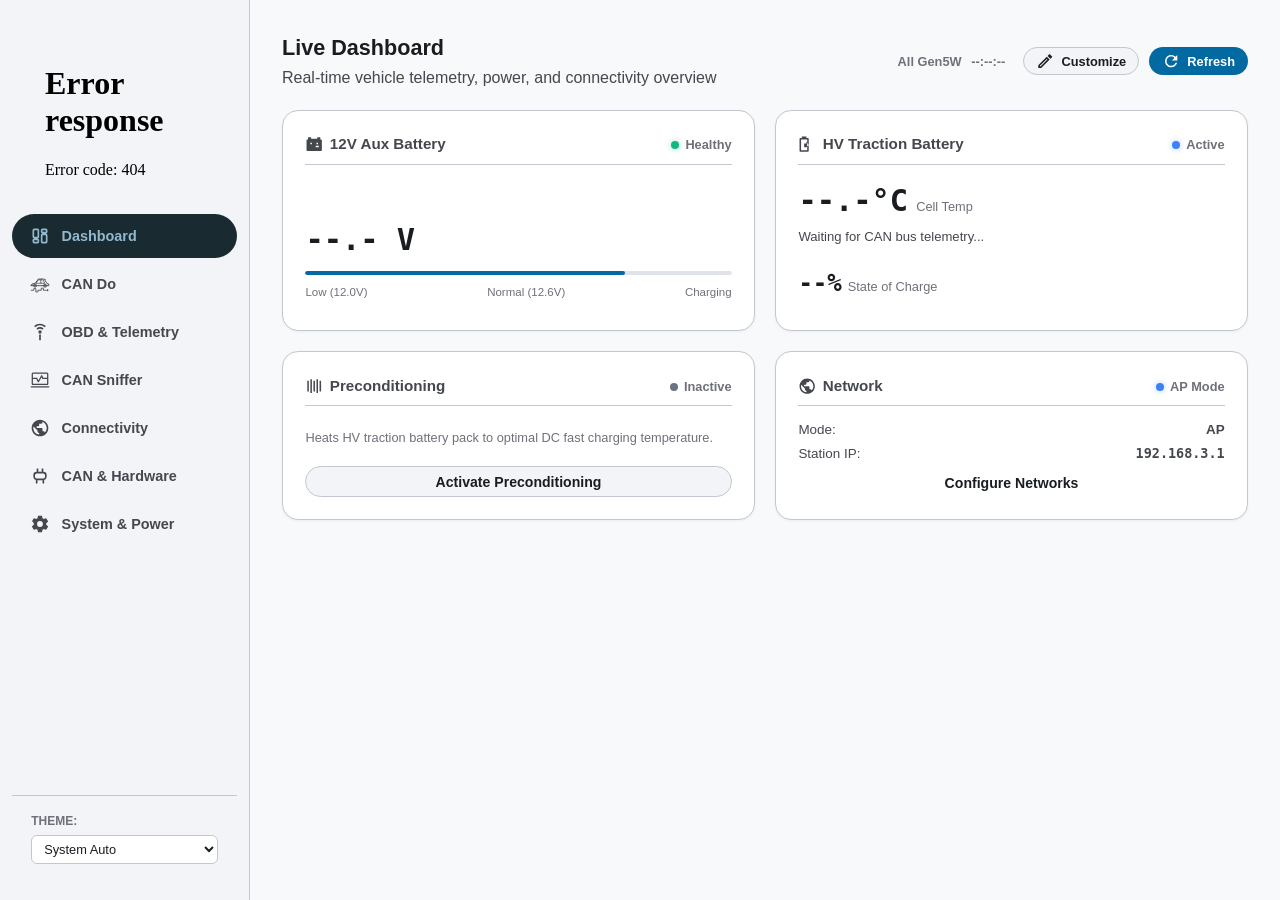
==== main/homepage.html @ a796e73a "fix: missed adding catalog gz file for builds" ====
<!DOCTYPE html>
<html lang="en">
<head>
<meta charset="UTF-8">
<meta name="viewport" content="width=1024">
<title>WiCAN</title>
<script>
(function () {
try {
const t = localStorage.getItem("wican_theme");
if (t === "dark" || (!t && window.matchMedia && window.matchMedia("(prefers-color-scheme: dark)").matches) || (t === "system" && window.matchMedia && window.matchMedia("(prefers-color-scheme: dark)").matches)) {
document.documentElement.setAttribute("data-theme", "dark");
} else if (t === "light") {
document.documentElement.setAttribute("data-theme", "light");
}
} catch (e) { }
})();
</script>
<style>:root{--md-sys-color-primary:#0369a1;--md-sys-color-on-primary:#ffffff;--md-sys-color-primary-container:#cfe5ff;--md-sys-color-on-primary-container:#001d35;--md-sys-color-secondary:#526070;--md-sys-color-secondary-container:#192B31;--md-sys-color-on-secondary-container:#92B9D0;--md-sys-color-error:#ba1a1a;--md-sys-color-error-container:#ffdad6;--md-sys-color-on-error-container:#410002;--md-sys-color-background:#f8f9fa;--md-sys-color-on-background:#191c20;--md-sys-color-surface:#f8f9fa;--md-sys-color-on-surface:#191c20;--md-sys-color-surface-variant:#e0e3e8;--md-sys-color-on-surface-variant:#44474e;--md-sys-color-outline:#6e7179;--md-sys-color-outline-variant:#c4c7d0;--md-sys-color-surface-container-lowest:#ffffff;--md-sys-color-surface-container-low:#f2f4f7;--md-sys-color-surface-container:#eceef2;--md-sys-color-surface-container-high:#e6e8ed;--md-sys-color-surface-container-highest:#e0e3e8;--primary-color:var(--md-sys-color-primary);--background-color:var(--md-sys-color-background);--card-bg:var(--md-sys-color-surface-container-lowest);--text-color:var(--md-sys-color-on-surface-variant);--text-heading:var(--md-sys-color-on-surface);--text-muted:var(--md-sys-color-outline);--border-color:var(--md-sys-color-outline-variant);--input-bg:var(--md-sys-color-surface-container-lowest);--shadow-sm:0 1px 3px rgba(0,0,0,0.05);--shadow-md:0 4px 14px rgba(0,0,0,0.06);--shadow-lg:0 10px 25px rgba(0,0,0,0.1);--transition:all 0.2s cubic-bezier(0.2,0,0,1);--m3-shape-sm:8px;--m3-shape-md:12px;--m3-shape-lg:16px;--m3-shape-full:9999px;}[data-theme="dark"]{--md-sys-color-primary:#009AC7;--md-sys-color-on-primary:#003257;--md-sys-color-primary-container:#00497a;--md-sys-color-error:#ffb4ab;--md-sys-color-error-container:#93000a;--md-sys-color-background:#111318;--md-sys-color-on-background:#e2e2e6;--md-sys-color-surface:#111318;--md-sys-color-on-surface:#e2e2e6;--md-sys-color-surface-variant:#44474e;--md-sys-color-on-surface-variant:#c4c7d0;--md-sys-color-outline:#8e9099;--md-sys-color-outline-variant:#282d36;--md-sys-color-surface-container-lowest:#0c0e13;--md-sys-color-surface-container-low:#171a20;--md-sys-color-surface-container:#1b1f26;--md-sys-color-surface-container-high:#242932;--md-sys-color-surface-container-highest:#2e3440;--card-bg:var(--md-sys-color-surface-container);--input-bg:var(--md-sys-color-surface-container-low);--shadow-sm:0 1px 3px rgba(0,0,0,0.4);--shadow-md:0 4px 14px rgba(0,0,0,0.5);--shadow-lg:0 10px 25px rgba(0,0,0,0.6);}@media (prefers-color-scheme:dark){:root:not([data-theme="light"]){--md-sys-color-background:#111318;--md-sys-color-surface-container-lowest:#0c0e13;--md-sys-color-surface-container-low:#171a20;--md-sys-color-surface-container:#1b1f26;--md-sys-color-surface-container-high:#242932;--md-sys-color-surface-container-highest:#2e3440;--md-sys-color-outline-variant:#282d36;--md-sys-color-outline:#8e9099;--text-heading:#e2e2e6;--text-color:#c4c7d0;--text-muted:#8e9099;--border-color:#282d36;--card-bg:#1b1f26;--input-bg:#171a20;}}*{box-sizing:border-box;}body{font-family:-apple-system,BlinkMacSystemFont,'Segoe UI',Roboto,Helvetica,Arial,sans-serif;display:flex;background-color:var(--background-color);margin:0;overflow-x:hidden;color:var(--text-color);line-height:1.5;-webkit-font-smoothing:antialiased;}.icon{width:1.15rem;height:1.15rem;display:inline-block;vertical-align:-0.18em;fill:currentColor;flex-shrink:0;}.sidebar button .icon{width:1.25rem;height:1.25rem;}.sidebar{height:100vh;width:250px;background-color:var(--md-sys-color-surface-container-low);border-right:1px solid var(--border-color);padding:1.25rem 0.75rem;position:fixed;overflow-y:auto;display:flex;flex-direction:column;gap:4px;z-index:100;}.sidebar button{background-color:transparent;border:none;cursor:pointer;padding:0.75rem 1.1rem;width:100%;border-radius:var(--m3-shape-full);transition:var(--transition);font-size:0.9rem;font-weight:500;color:var(--md-sys-color-on-surface-variant);display:flex;align-items:center;justify-content:flex-start;gap:0.75rem;}.sidebar button:hover{background-color:var(--md-sys-color-surface-container-high);color:var(--text-heading);}.sidebar button.active{background-color:var(--md-sys-color-secondary-container);color:var(--md-sys-color-on-secondary-container);font-weight:700;}.logo{width:78%;display:block;margin:1.5rem auto 1rem;}.content{margin-left:250px;padding:2rem;width:calc(100% - 250px);max-width:1240px;}.tabcontent{display:none;margin-bottom:2rem;}.section-title{font-size:1.35rem;font-weight:700;margin:0 0 1.25rem;color:var(--text-heading);padding-bottom:0.6rem;border-bottom:1px solid var(--border-color);}.divider{margin:1.5rem 0;border-bottom:1px solid var(--border-color);}input[type="text"],input[type="password"],input[type="number"],select{width:100%;padding:0.6rem 0.85rem;border:1px solid var(--border-color);border-radius:var(--m3-shape-sm);font-size:0.9rem;background-color:var(--input-bg);color:var(--text-heading);outline:none;transition:var(--transition);}input:focus,select:focus{border-color:var(--md-sys-color-primary);}input:disabled,select:disabled{opacity:0.6;cursor:not-allowed;}.slider-container{display:flex;align-items:center;gap:12px;color:var(--text-heading);}input[type="range"]{width:100%;accent-color:var(--md-sys-color-primary);height:6px;border-radius:var(--m3-shape-full);cursor:pointer;}.ha-switch{position:relative;display:inline-block;width:44px;height:24px;margin:0;}.ha-switch input{opacity:0;width:0;height:0;}.ha-slider{position:absolute;cursor:pointer;top:0;left:0;right:0;bottom:0;background-color:var(--md-sys-color-surface-container-highest);border:1px solid var(--border-color);transition:.3s ease;border-radius:24px;}.ha-slider:before{position:absolute;content:"";height:18px;width:18px;left:2px;bottom:2px;background-color:var(--text-muted);transition:.3s cubic-bezier(0.2,0,0,1);border-radius:50%;}.ha-switch input:checked+.ha-slider{background-color:var(--md-sys-color-primary);border-color:var(--md-sys-color-primary);}.ha-switch input:checked+.ha-slider:before{transform:translateX(20px);background-color:#ffffff;}.cando-save-btn.dirty{animation:cando-save-pulse 2s infinite alternate ease-in-out;}@keyframes cando-save-pulse{0%{box-shadow:0 0 0 0 rgba(2,132,199,0.4);}100%{box-shadow:0 0 0 6px rgba(2,132,199,0.25),0 4px 12px rgba(2,132,199,0.4);}}button,.dash-action-btn{padding:0.55rem 1.25rem;border:1px solid transparent;border-radius:var(--m3-shape-full);background-color:var(--md-sys-color-primary);color:#ffffff;font-size:0.88rem;font-weight:600;cursor:pointer;transition:var(--transition);display:inline-flex;align-items:center;justify-content:center;gap:0.45rem;}button:hover,.dash-action-btn:hover{opacity:0.92;transform:translateY(-1px);}button:disabled{opacity:0.5;cursor:not-allowed !important;transform:none;}.dash-outline-btn{border:1px solid var(--border-color);background:var(--md-sys-color-surface-container-low);color:var(--text-heading);border-radius:var(--m3-shape-full);font-weight:600;padding:0.4rem 1rem;}.dash-outline-btn:hover{background:var(--md-sys-color-surface-container);border-color:var(--md-sys-color-primary);color:var(--md-sys-color-primary);}.settings-card{background:var(--md-sys-color-surface-container);border:1px solid var(--border-color);border-radius:12px;overflow:hidden;margin-bottom:1.5rem;}.settings-row{display:flex;justify-content:space-between;align-items:center;padding:14px 16px;border-bottom:1px solid var(--border-color);gap:16px;}.settings-row:last-child{border-bottom:none;}.settings-label{display:flex;flex-direction:column;flex-grow:1;}.settings-title{font-size:0.95rem;font-weight:600;color:var(--text-heading);}.settings-desc{font-size:0.8rem;color:var(--text-muted);margin-top:3px;line-height:1.4;}.settings-control{flex-shrink:0;min-width:150px;display:flex;justify-content:flex-end;align-items:center;}.settings-control input[type="text"],.settings-control input[type="number"],.settings-control select{width:100%;min-width:180px;max-width:250px;margin:0;}.dash-grid{display:grid;grid-template-columns:repeat(auto-fit,minmax(320px,1fr));gap:1.25rem;margin-bottom:1.75rem;}.dash-card{background:var(--card-bg);border:1px solid var(--border-color);border-radius:var(--m3-shape-lg);padding:1.4rem;box-shadow:var(--shadow-sm);display:flex;flex-direction:column;justify-content:space-between;}.dash-card-header{display:flex;justify-content:space-between;align-items:center;font-size:0.95rem;font-weight:700;margin-bottom:0.85rem;padding-bottom:0.5rem;border-bottom:1px solid var(--border-color);}.dash-card-title{display:flex;align-items:center;gap:6px;}.dash-metric-row{display:flex;align-items:baseline;gap:8px;margin-bottom:0.5rem;}.dash-metric-val{font-size:1.9rem;font-weight:800;color:var(--text-heading);font-family:monospace;}.dash-metric-label{font-size:0.8rem;color:var(--text-muted);font-weight:500;}.dash-subtext{font-size:0.82rem;color:var(--text-color);margin-bottom:0.4rem;}.dash-kv-row{display:flex;justify-content:space-between;align-items:center;font-size:0.84rem;margin-bottom:4px;}.dash-progress-track{width:100%;height:8px;background:var(--md-sys-color-surface-container-highest);border-radius:var(--m3-shape-full);overflow:hidden;}.dash-progress-fill{height:100%;border-radius:var(--m3-shape-full);transition:width 0.4s ease;background:var(--md-sys-color-primary);}.dash-status{display:inline-flex;align-items:center;gap:6px;font-size:0.8rem;font-weight:600;color:var(--text-muted);}.status-dot{width:8px;height:8px;border-radius:50%;}.status-dot.green{background-color:#10b981;box-shadow:0 0 6px rgba(16,185,129,0.4);}.status-dot.blue{background-color:#3b82f6;box-shadow:0 0 6px rgba(59,130,246,0.4);}.status-dot.yellow{background-color:#f59e0b;box-shadow:0 0 6px rgba(245,158,11,0.4);}.status-dot.red{background-color:#ef4444;box-shadow:0 0 6px rgba(239,68,68,0.4);}.status-dot.gray{background-color:#6b7280;}.cando-header-title{display:inline-flex;align-items:center;gap:0.65rem;margin-top:0.5rem;}.cando-header-icon{width:2.1rem;height:2.1rem;color:var(--md-sys-color-primary);flex-shrink:0;}.cando-rule-card{background:var(--md-sys-color-surface-container) !important;border:1px solid var(--border-color) !important;border-radius:12px;padding:1.25rem;margin-bottom:1.5rem;box-shadow:var(--shadow-sm);}.cando-flow-timeline{position:relative;margin-left:12px;padding-left:24px;border-left:2px solid rgba(255,255,255,0.08);display:flex;flex-direction:column;gap:12px;margin-top:1rem;margin-bottom:1rem;}.cando-flow-node{position:absolute;left:-33px;top:14px;width:20px;height:20px;border-radius:50%;background:var(--card-bg);border:2px solid var(--node-color,var(--md-sys-color-primary));display:flex;align-items:center;justify-content:center;font-size:0.65rem;}.node-trigger{--node-color:#f97316;}.node-condition{--node-color:#38bdf8;}.node-action{--node-color:#34d399;}.cando-trigger-item,.cando-condition-item,.cando-action-item,.cando-condition-group,.cando-choose-block,.cando-ifthen-block{background:var(--card-bg) !important;border:1px solid var(--border-color) !important;border-radius:12px !important;padding:0 !important;margin-bottom:0.65rem;overflow:hidden;transition:border-color 0.2s cubic-bezier(0.2,0,0,1),box-shadow 0.2s cubic-bezier(0.2,0,0,1);box-shadow:0 1px 3px rgba(0,0,0,0.04) !important;}.cando-trigger-item:hover,.cando-condition-item:hover,.cando-action-item:hover,.cando-condition-group:hover,.cando-choose-block:hover,.cando-ifthen-block:hover{border-color:rgba(127,127,127,0.4) !important;}.cando-subitem-header{display:flex;justify-content:space-between;align-items:center;padding:0.65rem 1rem !important;background:var(--md-sys-color-surface-container-low);border-bottom:1px solid var(--border-color);min-height:46px;box-sizing:border-box;user-select:none;transition:background 0.15s ease;}.cando-subitem-header:hover{background:rgba(127,127,127,0.08);}.cando-item-chevron{display:inline-flex;align-items:center;justify-content:center;font-size:0.72rem;color:var(--text-muted);width:22px;height:22px;border-radius:4px;cursor:pointer;user-select:none;transition:transform 180ms cubic-bezier(0.4,0,0.2,1),color 0.15s,background-color 0.15s;flex-shrink:0;margin-right:2px;}.cando-item-chevron:hover{color:var(--text-heading);background:rgba(127,127,127,0.15);}.cando-subitem-collapsed .cando-item-chevron{transform:rotate(-90deg);}.trig-header{border-left:4px solid #f59e0b;}.cond-header{border-left:4px solid #0284c7;}.act-header{border-left:4px solid #10b981;}.choose-header{border-left:4px solid #8b5cf6 !important;}.cando-opt-header{display:flex;justify-content:space-between;align-items:center;min-height:38px;margin-bottom:0.6rem;border-bottom:1px solid var(--border-color);border-left:4px solid #8b5cf6;padding:0.45rem 0.75rem;background:var(--md-sys-color-surface-container-low);border-radius:6px 6px 0 0;box-sizing:border-box;}.cando-branch-header{display:flex;justify-content:space-between;align-items:center;min-height:38px;margin-bottom:0.6rem;border-bottom:1px solid var(--border-color);padding:0.45rem 0.75rem;background:var(--md-sys-color-surface-container-low);border-radius:6px 6px 0 0;box-sizing:border-box;user-select:none;}.cando-branch-header.if{border-left:4px solid #0284c7;}.cando-branch-header.then{border-left:4px solid #10b981;}.cando-branch-header.else{border-left:4px solid #64748b;}.ha-flow-branch-card{background:var(--md-sys-color-surface-container-low) !important;border:1px solid var(--border-color,#383838) !important;border-radius:10px !important;padding:0 0 0.75rem 0 !important;overflow:hidden;margin-bottom:0.75rem !important;box-shadow:var(--shadow-sm);transition:border-color 0.15s ease,background 0.15s ease;}.ha-flow-branch-card .cando-branch-body{padding:0 0.85rem;}.cando-ha-pill{display:inline-flex;align-items:center;gap:5px;font-size:0.75rem;font-weight:700;text-transform:uppercase;letter-spacing:0.04em;padding:3px 9px;border-radius:var(--m3-shape-full);}.trig-pill{background:rgba(245,158,11,0.15);color:#d97706;}[data-theme="dark"] .trig-pill{background:rgba(245,158,11,0.2);color:#fbcf24;}.cond-pill{background:rgba(2,132,199,0.15);color:#0284c7;}[data-theme="dark"] .cond-pill{background:rgba(2,132,199,0.2);color:#38bdf8;}.act-pill{background:rgba(16,185,129,0.15);color:#059669;}[data-theme="dark"] .act-pill{background:rgba(16,185,129,0.2);color:#34d399;}.choose-pill{background:rgba(139,92,246,0.15);color:#7c3aed;}.ifthen-pill{background:rgba(14,165,233,0.15);color:#0284c7;}[data-theme="dark"] .ifthen-pill{background:rgba(14,165,233,0.2);color:#38bdf8;}.ifthen-header{border-left:4px solid #0ea5e9 !important;}.ha-flow-card{background:var(--card-bg,#1c1c1e);border:1px solid var(--border-color,#2c2c2e);border-radius:12px;overflow:hidden;margin-bottom:0.8rem;box-shadow:0 1px 3px rgba(0,0,0,0.04);transition:border-color 0.2s ease;}.ha-flow-card:hover{border-color:rgba(127,127,127,0.45);}.ha-flow-branch-card{background:rgba(255,255,255,0.02);border:1px solid var(--border-color,#383838);border-radius:10px;padding:0.75rem 0.85rem;margin-bottom:0.65rem;transition:border-color 0.15s ease,background 0.15s ease;}.ha-flow-branch-card:hover{background:rgba(255,255,255,0.035);border-color:var(--md-sys-color-primary,#0284c7);}.ha-branch-badge{display:inline-flex;align-items:center;gap:4px;font-size:0.74rem;font-weight:700;text-transform:uppercase;letter-spacing:0.03em;padding:2px 7px;border-radius:4px;}.ha-branch-badge.if{background:rgba(2,132,199,0.15);color:#38bdf8;}.ha-branch-badge.then{background:rgba(16,185,129,0.15);color:#34d399;}.ha-branch-badge.else{background:rgba(148,163,184,0.15);color:#94a3b8;}.ha-branch-badge.opt{background:rgba(139,92,246,0.15);color:#a78bfa;}[data-theme="dark"] .choose-pill{background:rgba(139,92,246,0.2);color:#a78bfa;}.cando-subitem-body{padding:1rem 1.15rem;}.ha-duration-chips{display:flex;gap:6px;flex-wrap:wrap;margin-top:6px;}.ha-duration-chip{background:var(--btn-bg,#262628);border:1px solid var(--border-color,#383838);color:var(--text-secondary,#a1a1aa);font-size:0.73rem;font-weight:600;padding:3px 8px;border-radius:6px;cursor:pointer;transition:all 0.15s ease;user-select:none;}.ha-duration-chip:hover{background:var(--btn-hover,#333336);color:var(--text-primary,#ffffff);border-color:var(--md-sys-color-primary,#0284c7);}.ha-duration-chip.active{background:rgba(16,185,129,0.18);border-color:#10b981;color:#34d399;}.ha-duration-badge{display:inline-flex;align-items:center;gap:4px;background:rgba(16,185,129,0.15);color:#10b981;font-size:0.78rem;font-weight:700;padding:2px 8px;border-radius:4px;letter-spacing:0.02em;}[data-theme="dark"] .ha-duration-badge{background:rgba(16,185,129,0.2);color:#34d399;}.system-button.cando-subitem-btn,.system-button.cando-btn-move,.system-button.cando-btn-more{background:transparent !important;border:1px solid transparent !important;color:var(--text-muted) !important;padding:5px 8px !important;min-width:32px !important;height:32px !important;border-radius:var(--m3-shape-full) !important;font-size:0.85rem !important;display:inline-flex !important;align-items:center !important;justify-content:center !important;cursor:pointer !important;box-shadow:none !important;transition:all 0.15s ease !important;}.system-button.cando-subitem-btn:hover,.system-button.cando-btn-move:hover,.system-button.cando-btn-more:hover{background:var(--md-sys-color-surface-container-high) !important;color:var(--text-heading) !important;transform:none !important;}.system-button.cando-btn-sim-trig,.system-button.cando-btn-test-cond,.system-button.cando-btn-test-act{border:1px solid var(--border-color) !important;background:var(--input-bg) !important;color:var(--text-heading) !important;padding:4px 10px !important;height:28px !important;font-size:0.76rem !important;font-weight:600 !important;}.system-button.cando-btn-sim-trig:hover,.system-button.cando-btn-test-cond:hover,.system-button.cando-btn-test-act:hover{border-color:var(--md-sys-color-primary) !important;color:var(--md-sys-color-primary) !important;}.hidden{display:none !important;}.ha-days-picker{display:flex;gap:6px;flex-wrap:wrap;width:100%;}.ha-day-checkbox{display:inline-flex;align-items:center;justify-content:center;border:1px solid var(--border-color,#383838);border-radius:6px;padding:4px 8px;font-size:0.76rem;font-weight:700;text-transform:uppercase;color:var(--text-muted,#94a3b8);background:var(--input-bg,#262626);cursor:pointer;user-select:none;transition:all 0.15s ease;}.ha-day-checkbox:hover{border-color:var(--md-sys-color-primary,#0284c7);color:var(--text-heading,#fff);}.ha-day-checkbox input{display:none;}.ha-day-checkbox.active{background:rgba(2,132,199,0.2);border-color:var(--md-sys-color-primary,#0284c7);color:#38bdf8;}.ha-form-card{background:var(--card-bg,#1c1c1e);border:1px solid var(--border-color,#2c2c2e);border-radius:var(--m3-shape-md,12px);padding:1rem 1.15rem;margin-bottom:1rem;box-shadow:var(--shadow-sm,0 1px 3px rgba(0,0,0,0.12));transition:border-color 0.2s ease,box-shadow 0.2s ease;}.ha-form-card:hover{border-color:var(--md-sys-color-primary,#0284c7);}.ha-form-card-header{display:flex;justify-content:space-between;align-items:center;cursor:pointer;user-select:none;}.ha-form-card-title{display:flex;align-items:center;gap:0.6rem;font-size:0.95rem;font-weight:700;color:var(--text-heading,#fff);}.ha-form-badge{font-size:0.72rem;font-weight:600;padding:2px 8px;border-radius:9999px;background:rgba(2,132,199,0.14);color:#38bdf8;border:1px solid rgba(2,132,199,0.28);}.ha-form-grid{display:flex;flex-direction:column;gap:0.85rem;margin-top:0.85rem;}.ha-form-row{display:flex;align-items:flex-start;justify-content:space-between;gap:1.25rem;padding:0.65rem 0.8rem;background:rgba(255,255,255,0.02);border:1px solid var(--border-color,#2c2c2e);border-radius:8px;transition:background 0.15s ease,border-color 0.15s ease;}.ha-form-row:hover{background:rgba(255,255,255,0.035);border-color:rgba(255,255,255,0.15);}.ha-form-label-col{display:flex;flex-direction:column;gap:0.2rem;flex:1;min-width:180px;}.ha-form-label{font-size:0.86rem;font-weight:600;color:var(--text-heading,#fff);display:flex;align-items:center;gap:0.4rem;}.ha-form-sublabel{font-size:0.75rem;color:var(--text-muted,#94a3b8);line-height:1.35;}.ha-form-control-col{display:flex;flex-direction:column;align-items:flex-end;gap:0.4rem;flex:1.2;max-width:480px;width:100%;}.ha-form-select,.ha-form-input{width:100%;box-sizing:border-box;background:var(--input-bg,#262626);color:var(--text-heading,#fff);border:1px solid var(--border-color,#383838);border-radius:8px;padding:0.6rem 0.85rem;font-size:0.86rem;font-weight:500;outline:none;transition:border-color 0.2s ease,box-shadow 0.2s ease;}.ha-form-select:focus,.ha-form-input:focus{border-color:var(--md-sys-color-primary,#0284c7);box-shadow:0 0 0 2px rgba(2,132,199,0.25);}.ha-badge-pill-btn{background:transparent;border:1px solid var(--border-color,#383838);color:var(--text-muted,#94a3b8);border-radius:6px;padding:3px 8px;font-size:0.74rem;font-weight:600;cursor:pointer;display:inline-flex;align-items:center;gap:0.3rem;transition:all 0.15s ease;}.ha-badge-pill-btn:hover{color:var(--text-heading,#fff);border-color:var(--md-sys-color-primary,#0284c7);}.cando-ha-menu{position:absolute;z-index:999999;background:var(--card-bg);border:1px solid var(--border-color);border-radius:8px;box-shadow:var(--shadow-lg);padding:4px 0;min-width:190px;backdrop-filter:blur(8px);}.cando-ha-menu-item{padding:8px 14px;display:flex;align-items:center;gap:10px;font-weight:500;cursor:pointer;font-size:0.84rem;color:var(--text-heading);transition:background-color 0.12s ease;}.cando-ha-menu-item:hover{background:var(--md-sys-color-surface-container-high);}.cando-ha-menu-item.danger{color:var(--md-sys-color-error);}.cando-ha-menu-item.danger:hover{background:rgba(239,68,68,0.1);}.cando-ha-menu-divider{height:1px;background:var(--border-color);margin:4px 0;}.ha-segmented-group{display:inline-flex;background:rgba(255,255,255,0.04);border:1px solid var(--border-color);border-radius:8px;padding:3px;gap:2px;width:100%;}.ha-segmented-group button{flex:1;background:transparent;border:none;border-radius:6px;padding:6px 10px;font-size:0.8rem;font-weight:600;color:var(--text-muted);}.ha-segmented-group button.active{background:var(--md-sys-color-primary);color:#ffffff;box-shadow:0 1px 4px rgba(0,0,0,0.3);}.cando-ha-menu{position:absolute;z-index:9999;background:var(--card-bg);border:1px solid var(--border-color);border-radius:8px;box-shadow:var(--shadow-lg);padding:4px 0;min-width:175px;}.cando-menu-item{padding:7px 12px;display:flex;align-items:center;gap:9px;font-weight:500;cursor:pointer;font-size:0.85rem;}.cando-menu-item:hover{background:var(--md-sys-color-surface-container-high);}.cando-menu-item.danger{color:#ef4444;}.console-window{background-color:#111111;border:1px solid #333333;border-radius:8px;padding:12px;height:400px;overflow-y:auto;font-family:monospace;font-size:0.85rem;color:#e0e0e0;box-shadow:inset 0 2px 4px rgba(0,0,0,0.5);}.log-row{display:flex;gap:12px;border-bottom:1px solid #222222;padding:2px 0;}.log-row:hover{background-color:#1a1a1a;}.log-time{color:#6b7280;width:60px;flex-shrink:0;}.log-type{color:#3b82f6;width:50px;flex-shrink:0;}.log-id{color:#f59e0b;width:60px;flex-shrink:0;font-weight:bold;}.log-len{color:#10b981;width:30px;flex-shrink:0;}.log-data{color:#e5e7eb;flex-grow:1;word-break:break-all;}#can_flt_table{width:100%;border-collapse:collapse;background:var(--md-sys-color-surface-container-low);border-radius:12px;overflow:hidden;border:1px solid var(--border-color);margin-top:0.5rem;}#can_flt_table th{background:var(--md-sys-color-surface-container);font-size:0.75rem;color:var(--text-muted);padding:12px 16px;text-align:left;}#can_flt_table td{padding:10px 16px;border-bottom:1px solid var(--border-color);font-size:0.85rem;}#can_flt_table input{width:100%;box-sizing:border-box;}.notification-container{position:fixed !important;bottom:1.5rem !important;left:50% !important;transform:translateX(-50%) translateY(20px) scale(0.96);z-index:999999 !important;padding:10px 16px;font-weight:500;font-size:0.85rem;display:none;border-radius:8px;background:var(--md-sys-color-surface-container-highest) !important;color:var(--text-heading) !important;border-left:4px solid var(--toast-accent,#3b82f6) !important;box-shadow:0 10px 25px rgba(0,0,0,0.3);opacity:0;transition:transform 0.25s cubic-bezier(0.2,0,0,1),opacity 0.25s ease;}.notification-container.show{display:flex !important;opacity:1;transform:translateX(-50%) translateY(0) scale(1);}@media (max-width:768px){.sidebar{width:100%;height:auto;position:relative;border-right:none;border-bottom:1px solid var(--border-color);}.content{margin-left:0;width:100%;padding:1rem;}.settings-row{flex-direction:column;align-items:flex-start;}.settings-control{width:100%;justify-content:flex-start;margin-top:8px;}}.ha-add-element-dialog-overlay{position:fixed;inset:0;z-index:1000000;background:rgba(0,0,0,0.55);backdrop-filter:blur(4px);display:flex;align-items:center;justify-content:center;padding:1rem;animation:haFadeIn 0.15s ease-out;}@keyframes haFadeIn{from{opacity:0;}to{opacity:1;}}.ha-add-element-dialog{width:100%;max-width:640px;max-height:85vh;background:var(--card-bg);border:1px solid var(--border-color);border-radius:16px;box-shadow:var(--shadow-lg);display:flex;flex-direction:column;overflow:hidden;animation:haSlideUp 0.18s cubic-bezier(0.2,0,0,1);}@keyframes haSlideUp{from{transform:translateY(12px) scale(0.98);opacity:0;}to{transform:translateY(0) scale(1);opacity:1;}}.ha-dialog-header{padding:1.1rem 1.25rem 0.8rem 1.25rem;display:flex;flex-direction:column;gap:0.75rem;border-bottom:1px solid var(--border-color);background:var(--md-sys-color-surface-container-low);}.ha-dialog-header-top{display:flex;align-items:center;justify-content:space-between;}.ha-dialog-title-wrap{display:flex;align-items:center;gap:0.6rem;}.ha-dialog-title{margin:0;font-size:1.12rem;font-weight:600;color:var(--text-heading);}.ha-dialog-close-btn{background:transparent !important;border:none !important;color:var(--text-muted) !important;font-size:1.1rem !important;width:32px !important;height:32px !important;border-radius:50% !important;cursor:pointer !important;display:inline-flex !important;align-items:center !important;justify-content:center !important;padding:0 !important;box-shadow:none !important;}.ha-dialog-close-btn:hover{background:var(--md-sys-color-surface-container-high) !important;color:var(--text-heading) !important;}.ha-dialog-search-wrap{position:relative;display:flex;align-items:center;}.ha-dialog-search-icon{position:absolute;left:12px;color:var(--text-muted);pointer-events:none;width:16px;height:16px;}.ha-dialog-search-input{width:100%;padding:9px 12px 9px 36px !important;border-radius:var(--m3-shape-full) !important;border:1px solid var(--border-color) !important;background:var(--input-bg) !important;font-size:0.9rem !important;color:var(--text-heading) !important;outline:none;box-sizing:border-box;transition:border-color 0.2s ease,box-shadow 0.2s ease;}.ha-dialog-search-input:focus{border-color:var(--md-sys-color-primary) !important;box-shadow:0 0 0 2px rgba(3,105,161,0.2);}.ha-dialog-body{padding:1rem 1.25rem;overflow-y:auto;flex-grow:1;display:flex;flex-direction:column;gap:1.25rem;}.ha-dialog-breadcrumbs{display:flex;align-items:center;gap:6px;font-size:0.82rem;color:var(--text-muted);padding:0 2px 4px 2px;overflow-x:auto;white-space:nowrap;}.ha-dialog-crumb-btn{background:transparent !important;border:none !important;padding:3px 8px !important;border-radius:6px !important;font-size:0.8rem !important;font-weight:600 !important;color:var(--md-sys-color-primary) !important;cursor:pointer !important;box-shadow:none !important;display:inline-flex !important;align-items:center !important;gap:4px !important;}.ha-dialog-crumb-btn:hover{background:var(--md-sys-color-surface-container-high) !important;color:var(--text-heading) !important;}.ha-dialog-crumb-current{font-weight:700;color:var(--text-heading);padding:3px 6px;}.ha-dialog-domain-grid{display:grid;grid-template-columns:repeat(auto-fill,minmax(260px,1fr));gap:0.8rem;}.ha-dialog-domain-card{display:flex;align-items:center;gap:0.85rem;padding:0.9rem 1rem;background:var(--md-sys-color-surface-container-lowest);border:1px solid var(--border-color);border-radius:12px;cursor:pointer;transition:all 0.18s cubic-bezier(0.2,0,0,1);user-select:none;text-align:left;position:relative;}.ha-dialog-domain-card:hover{border-color:var(--md-sys-color-primary);background:var(--md-sys-color-surface-container-high);transform:translateY(-2px);box-shadow:0 4px 12px rgba(0,0,0,0.1);}.ha-dialog-domain-icon-box{width:44px;height:44px;border-radius:10px;display:flex;align-items:center;justify-content:center;flex-shrink:0;font-size:1.3rem;background:rgba(2,132,199,0.12);color:var(--md-sys-color-primary);}.ha-dialog-domain-content{display:flex;flex-direction:column;overflow:hidden;flex-grow:1;}.ha-dialog-domain-title{font-size:0.94rem;font-weight:700;color:var(--text-heading);display:flex;align-items:center;justify-content:space-between;}.ha-dialog-domain-desc{font-size:0.75rem;color:var(--text-muted);margin-top:3px;line-height:1.35;}.ha-dialog-domain-count{font-size:0.72rem;font-weight:700;padding:2px 7px;border-radius:var(--m3-shape-full);background:var(--md-sys-color-surface-container-high);color:var(--text-muted);}.ha-target-state-chips{display:flex;flex-wrap:wrap;gap:4px;margin-top:6px;}.ha-target-state-chip{background:var(--md-sys-color-surface-container-high);border:1px solid var(--border-color);color:var(--text-heading);font-size:0.72rem;font-weight:600;padding:3px 8px;border-radius:6px;cursor:pointer;transition:all 0.15s ease;user-select:none;}.ha-target-state-chip:hover{border-color:var(--md-sys-color-primary);background:var(--md-sys-color-primary);color:#ffffff;}.ha-dialog-category-section{display:flex;flex-direction:column;gap:0.5rem;}.ha-dialog-category-label{font-size:0.76rem;font-weight:700;text-transform:uppercase;letter-spacing:0.05em;color:var(--text-muted);padding-left:2px;}.ha-dialog-items-grid{display:grid;grid-template-columns:repeat(auto-fill,minmax(260px,1fr));gap:0.6rem;}.ha-dialog-item-card{display:flex;align-items:center;gap:0.75rem;padding:0.75rem 0.9rem;background:var(--md-sys-color-surface-container-lowest);border:1px solid var(--border-color);border-radius:10px;cursor:pointer;transition:all 0.15s cubic-bezier(0.2,0,0,1);user-select:none;text-align:left;}.ha-dialog-item-card:hover{border-color:var(--md-sys-color-primary);background:var(--md-sys-color-surface-container-high);transform:translateY(-1px);box-shadow:0 2px 8px rgba(0,0,0,0.08);}.ha-dialog-item-icon-box{width:36px;height:36px;border-radius:8px;display:flex;align-items:center;justify-content:center;flex-shrink:0;font-size:1.15rem;}.ha-dialog-item-icon-box.trig-icon{background:rgba(245,158,11,0.12);color:#d97706;}[data-theme="dark"] .ha-dialog-item-icon-box.trig-icon{background:rgba(245,158,11,0.2);color:#fbbf24;}.ha-dialog-item-icon-box.cond-icon{background:rgba(2,132,199,0.12);color:#0284c7;}[data-theme="dark"] .ha-dialog-item-icon-box.cond-icon{background:rgba(2,132,199,0.2);color:#38bdf8;}.ha-dialog-item-icon-box.act-icon{background:rgba(16,185,129,0.12);color:#059669;}[data-theme="dark"] .ha-dialog-item-icon-box.act-icon{background:rgba(16,185,129,0.2);color:#34d399;}.ha-dialog-item-content{display:flex;flex-direction:column;overflow:hidden;flex-grow:1;}.ha-dialog-item-title{font-size:0.88rem;font-weight:600;color:var(--text-heading);white-space:nowrap;overflow:hidden;text-overflow:ellipsis;}.ha-dialog-item-desc{font-size:0.74rem;color:var(--text-muted);white-space:nowrap;overflow:hidden;text-overflow:ellipsis;margin-top:1px;}.ha-dialog-empty{padding:2.5rem 1rem;text-align:center;color:var(--text-muted);font-size:0.9rem;}.cando-choose-block,.cando-ifthen-block{border:1px solid var(--border-color) !important;background:var(--card-bg) !important;}.cando-choose-options-container,.cando-ifthen-conditions-container,.cando-ifthen-then-container,.cando-ifthen-else-container{margin-left:14px !important;padding-left:14px !important;border-left:2px solid var(--border-color) !important;position:relative;}.cando-choose-option-item{background:var(--md-sys-color-surface-container-low) !important;border:1px solid var(--border-color) !important;border-radius:10px !important;padding:0 0 0.75rem 0 !important;overflow:hidden;margin-bottom:0.75rem;box-shadow:var(--shadow-sm);}.cando-choose-option-item .cando-opt-body{padding:0 0.85rem;}.cando-opt-actions-container{margin-left:14px !important;padding-left:14px !important;border-left:2px dashed var(--border-color) !important;}.cando-branch-label{font-size:0.78rem;font-weight:700;text-transform:uppercase;letter-spacing:0.04em;display:inline-flex;align-items:center;gap:6px;margin-bottom:0.4rem;}.cando-section-box{position:relative;background:var(--md-sys-color-surface-container-lowest,rgba(255,255,255,0.015)) !important;border:1px solid var(--border-color,rgba(127,127,127,0.22)) !important;border-left:3px solid var(--border-color,rgba(127,127,127,0.25)) !important;border-radius:12px !important;padding:1rem 1.15rem 0.85rem 1.15rem !important;margin-bottom:1.1rem !important;overflow:visible !important;transition:border-color 0.2s ease,box-shadow 0.2s ease;}.cando-section-box.trig-section{border-left-color:#f59e0b !important;}.cando-section-box.cond-section{border-left-color:#0284c7 !important;}.cando-section-box.act-section{border-left-color:#10b981 !important;}.cando-section-box.off-act-section{border-left-color:#ef4444 !important;}.cando-section-box:hover{border-color:rgba(127,127,127,0.4) !important;}.cando-section-box.trig-section:hover{border-left-color:#fbbf24 !important;}.cando-section-box.cond-section:hover{border-left-color:#38bdf8 !important;}.cando-section-box.act-section:hover{border-left-color:#34d399 !important;}.cando-section-title-wrap{display:flex;justify-content:space-between;align-items:center;cursor:pointer;user-select:none;padding-bottom:0.5rem;}.cando-section-title{display:flex;align-items:center;gap:0.6rem;font-size:0.95rem;font-weight:700;letter-spacing:0.02em;color:var(--text-heading);}.cando-tree-connect{position:relative;margin-left:8px;padding-left:18px;border-left:2px solid var(--border-color,rgba(127,127,127,0.2));border-bottom-left-radius:12px;}.cando-preset-toolbar-wrap{display:flex;flex-direction:column;gap:8px;width:100%;}.cando-preset-action-bar{display:flex;align-items:center;flex-wrap:wrap;gap:8px;margin-top:4px;margin-bottom:2px;}.cando-preset-action-bar .system-button,.cando-preset-action-bar .delete-btn{font-size:0.78rem;padding:5px 12px;border-radius:var(--m3-shape-full,9999px);font-weight:600;line-height:1.2;cursor:pointer;transition:all 0.15s ease;}.cando-trigger-item.selected,.cando-condition-item.selected,.cando-action-item.selected,.cando-condition-group.selected,.cando-choose-block.selected,.cando-ifthen-block.selected{border-color:var(--md-sys-color-primary,#0284c7) !important;box-shadow:0 0 0 1px var(--md-sys-color-primary,#0284c7),0 2px 8px rgba(0,0,0,0.12) !important;}.cando-trigger-item.selected > .cando-subitem-header,.cando-condition-item.selected > .cando-subitem-header,.cando-action-item.selected > .cando-subitem-header,.cando-choose-block.selected > .cando-subitem-header,.cando-ifthen-block.selected > .cando-subitem-header{background:rgba(2,132,199,0.08) !important;border-bottom-color:rgba(2,132,199,0.3) !important;}.cando-trigger-item.selected > .trig-header{border-left-width:5px !important;border-left-color:#f59e0b !important;}.cando-condition-item.selected > .cond-header{border-left-width:5px !important;border-left-color:#0284c7 !important;}.cando-action-item.selected > .act-header{border-left-width:5px !important;border-left-color:#10b981 !important;}.cando-choose-block.selected > .choose-header{border-left-width:5px !important;border-left-color:#8b5cf6 !important;}.cando-ifthen-block.selected > .ifthen-header{border-left-width:5px !important;border-left-color:#0ea5e9 !important;}.ha-section-add-btn{display:inline-flex;align-items:center;gap:8px;padding:7px 16px;font-size:0.82rem;font-weight:600;border-radius:var(--m3-shape-full,9999px);border:1px solid var(--border-color);background:var(--input-bg,#262628);color:var(--text-heading);cursor:pointer;transition:all 0.15s ease;user-select:none;margin-top:0.5rem;}.ha-section-add-btn:hover{background:var(--btn-hover,#323235);color:var(--text-primary,#ffffff);border-color:var(--md-sys-color-primary,#0284c7);transform:translateY(-1px);box-shadow:0 2px 5px rgba(0,0,0,0.1);}.ha-section-add-btn:active{transform:translateY(0);}.ha-section-add-btn svg{width:15px;height:15px;fill:currentColor;flex-shrink:0;}.ha-section-add-btn.accent-trig{color:#d97706;background:rgba(245,158,11,0.08);border-color:rgba(245,158,11,0.35);}.ha-section-add-btn.accent-trig:hover{background:rgba(245,158,11,0.18);border-color:#f59e0b;color:#fbbf24;}.ha-section-add-btn.accent-cond{color:#0284c7;background:rgba(2,132,199,0.08);border-color:rgba(2,132,199,0.35);}.ha-section-add-btn.accent-cond:hover{background:rgba(2,132,199,0.18);border-color:#0284c7;color:#38bdf8;}.ha-section-add-btn.accent-act{color:#10b981;background:rgba(16,185,129,0.08);border-color:rgba(16,185,129,0.35);}.ha-section-add-btn.accent-act:hover{background:rgba(16,185,129,0.18);border-color:#10b981;color:#34d399;}.ha-section-add-btn.accent-opt{color:#8b5cf6;background:rgba(139,92,246,0.08);border-color:rgba(139,92,246,0.35);}.ha-section-add-btn.accent-opt:hover{background:rgba(139,92,246,0.18);border-color:#8b5cf6;color:#a78bfa;}.ha-add-element-btn{width:100%;display:inline-flex;align-items:center;justify-content:center;gap:8px;padding:0.65rem 1.25rem;font-size:0.86rem;font-weight:600;letter-spacing:0.015em;cursor:pointer;border-radius:8px;border:1px dashed rgba(127,127,127,0.35);background:rgba(255,255,255,0.03);color:var(--md-sys-color-primary,#0284c7);transition:all 0.2s cubic-bezier(0.2,0,0,1);user-select:none;box-sizing:border-box;outline:none;margin-top:0.5rem;}.ha-add-element-btn:hover{background:rgba(2,132,199,0.1);border-color:var(--md-sys-color-primary,#0284c7);color:var(--text-primary,#ffffff);transform:translateY(-1px);box-shadow:0 2px 6px rgba(0,0,0,0.12);}.ha-add-element-btn:active{transform:translateY(0);box-shadow:none;}.ha-add-element-btn svg{width:16px;height:16px;fill:currentColor;flex-shrink:0;transition:transform 0.2s ease;}.ha-add-element-btn:hover svg{transform:scale(1.15);}.ha-add-element-btn.trig{color:#d97706;border-color:rgba(245,158,11,0.35);background:rgba(245,158,11,0.04);}.ha-add-element-btn.trig:hover{background:rgba(245,158,11,0.12);border-color:#f59e0b;color:#fbbf24;}.ha-add-element-btn.cond{color:#0284c7;border-color:rgba(2,132,199,0.35);background:rgba(2,132,199,0.04);}.ha-add-element-btn.cond:hover{background:rgba(2,132,199,0.12);border-color:#0284c7;color:#38bdf8;}.ha-add-element-btn.act{color:#10b981;border-color:rgba(16,185,129,0.35);background:rgba(16,185,129,0.04);}.ha-add-element-btn.act:hover{background:rgba(16,185,129,0.12);border-color:#10b981;color:#34d399;}.ha-add-element-btn.opt{color:#8b5cf6;border-color:rgba(139,92,246,0.35);background:rgba(139,92,246,0.04);}.ha-add-element-btn.opt:hover{background:rgba(139,92,246,0.12);border-color:#8b5cf6;color:#a78bfa;}.ha-add-element-btn.subitem{padding:0.45rem 0.9rem;font-size:0.8rem;border-radius:6px;margin-top:0.4rem;}@keyframes haHighlightPulse{0%{box-shadow:0 0 0 3px var(--md-sys-color-primary),var(--shadow-md);transform:scale(1.015);}50%{box-shadow:0 0 0 5px rgba(3,105,161,0.35),var(--shadow-lg);}100%{box-shadow:0 1px 3px rgba(0,0,0,0.04);transform:scale(1);}}@keyframes haSlideInDown{from{opacity:0.3;transform:translateY(-16px) scale(0.98);}to{opacity:1;transform:translateY(0) scale(1);}}@keyframes haSlideInUp{from{opacity:0.3;transform:translateY(16px) scale(0.98);}to{opacity:1;transform:translateY(0) scale(1);}}.ha-item-highlight{animation:haHighlightPulse 0.85s cubic-bezier(0.2,0,0,1) !important;}.ha-item-move-up{animation:haSlideInDown 0.45s cubic-bezier(0.2,0,0,1) !important;}.ha-item-move-down{animation:haSlideInUp 0.45s cubic-bezier(0.2,0,0,1) !important;}.ha-item-duplicate{animation:haSlideInDown 0.55s cubic-bezier(0.2,0,0,1),haHighlightPulse 0.85s cubic-bezier(0.2,0,0,1) !important;}.cando-toggle-switch{position:relative;display:inline-flex;align-items:center;cursor:pointer;user-select:none;}.cando-toggle-switch input{position:absolute;opacity:0;width:0;height:0;margin:0;pointer-events:none;}.cando-toggle-track{position:relative;display:inline-block;width:42px;height:22px;border-radius:22px;transition:all 0.2s ease-in-out;pointer-events:none;box-sizing:border-box;}.cando-toggle-track.active{background-color:var(--md-sys-color-primary,#0284c7);border:2px solid var(--md-sys-color-primary,#0284c7);}.cando-toggle-track.paused{background-color:var(--md-sys-color-surface-container-highest,#2a2c30);border:2px solid var(--border-color,#555960);}.cando-toggle-thumb{position:absolute;height:14px;width:14px;bottom:2px;border-radius:50%;transition:transform 0.2s cubic-bezier(0.4,0,0.2,1),background-color 0.2s ease;box-shadow:0 1px 3px rgba(0,0,0,0.4);pointer-events:none;}.cando-toggle-track.active .cando-toggle-thumb{transform:translateX(20px);background-color:#ffffff;}.cando-toggle-track.paused .cando-toggle-thumb{transform:translateX(2px);background-color:var(--text-muted,#9ca3af);}.ha-save-fab{position:fixed !important;bottom:24px !important;right:28px !important;z-index:99999 !important;display:inline-flex !important;align-items:center !important;justify-content:center !important;gap:8px !important;height:48px !important;min-width:48px !important;padding:0 20px !important;border-radius:24px !important;background-color:var(--md-sys-color-primary,#0284c7) !important;color:#ffffff !important;font-size:0.92rem !important;font-weight:600 !important;letter-spacing:0.3px !important;box-shadow:0 4px 14px rgba(0,0,0,0.35),0 2px 6px rgba(0,0,0,0.2) !important;cursor:pointer !important;border:none !important;outline:none !important;opacity:0 !important;pointer-events:none !important;transform:translateY(20px) scale(0.9) !important;transition:opacity 0.25s cubic-bezier(0.2,0,0,1),transform 0.25s cubic-bezier(0.2,0,0,1),box-shadow 0.2s ease,filter 0.2s ease !important;}.ha-save-fab.dirty{opacity:1 !important;pointer-events:auto !important;transform:translateY(0) scale(1) !important;animation:ha-fab-dirty-glow 1.8s infinite alternate ease-in-out !important;}.ha-save-fab.dirty:hover{transform:translateY(-2px) scale(1.05) !important;box-shadow:0 6px 20px rgba(0,0,0,0.45),0 3px 8px rgba(0,0,0,0.25) !important;filter:brightness(1.08) !important;}.ha-save-fab.dirty:active{transform:translateY(0) scale(0.96) !important;}@keyframes ha-fab-dirty-glow{0%{box-shadow:0 4px 14px rgba(2,132,199,0.4),0 0 0 0 rgba(2,132,199,0.4) !important;}100%{box-shadow:0 6px 24px rgba(2,132,199,0.7),0 0 0 5px rgba(2,132,199,0.3) !important;}}</style>
</head>
<body onload="Load();">
<svg xmlns="http://www.w3.org/2000/svg" style="display: none;">
<symbol id="icon-egmp-cando" viewBox="0 0 48 48">
<path fill="none" stroke="currentColor" stroke-width="2.2" stroke-linecap="round" stroke-linejoin="round"
d="M 3 27 L 5 24 L 13 22 L 20 12 L 32 12 L 37 13.5 L 36 15 L 41 23 L 45 24 L 45 28 L 3 28 Z" />
<path fill="none" stroke="currentColor" stroke-width="1.8" stroke-linecap="round" stroke-linejoin="round"
d="M 14.5 21.5 L 20.5 14 H 31.5 L 35 21.5 Z" />
<line x1="26" y1="14" x2="26" y2="21.5" stroke="currentColor" stroke-width="1.8" stroke-linecap="round" />
<circle cx="12" cy="28" r="3.6" fill="none" stroke="currentColor" stroke-width="2.2" />
<circle cx="12" cy="28" r="1.2" fill="currentColor" />
<circle cx="36" cy="28" r="3.6" fill="none" stroke="currentColor" stroke-width="2.2" />
<circle cx="36" cy="28" r="1.2" fill="currentColor" />
<rect x="4" y="24.5" width="2" height="1.5" fill="currentColor" />
<polyline fill="none" stroke="currentColor" stroke-width="2" stroke-linecap="round" stroke-linejoin="round"
points="3,39 9,39 9,35 14,35 14,43 19,43 19,39 27,39 27,34 32,34 32,39 38,39" />
<circle cx="42" cy="39" r="2.2" fill="currentColor" />
</symbol>
<symbol id="icon-dashboard" viewBox="0 0 24 24">
<path fill="currentColor"
d="M19 5v2h-4V5h4m0 6v8h-4v-8h4m-10-6v8H5V5h4m0 12v2H5v-2h4m10-14h-4a2 2 0 0 0-2 2v2a2 2 0 0 0 2 2h4a2 2 0 0 0 2-2V5a2 2 0 0 0-2-2m0 6h-4a2 2 0 0 0-2 2v8a2 2 0 0 0 2 2h4a2 2 0 0 0 2-2v-8a2 2 0 0 0-2-2M9 3H5a2 2 0 0 0-2 2v8a2 2 0 0 0 2 2h4a2 2 0 0 0 2-2V5a2 2 0 0 0-2-2m0 12H5a2 2 0 0 0-2 2v2a2 2 0 0 0 2 2h4a2 2 0 0 0 2-2v-2a2 2 0 0 0-2-2Z" />
</symbol>
<symbol id="icon-telemetry" viewBox="0 0 24 24">
<path fill="currentColor"
d="M4.93 4.93A9.969 9.969 0 0 1 12 2c2.76 0 5.26 1.12 7.07 2.93l-1.41 1.41A7.974 7.974 0 0 0 12 4a7.974 7.974 0 0 0-5.66 2.34L4.93 4.93m2.83 2.83A5.978 5.978 0 0 1 12 6c1.66 0 3.16.67 4.24 1.76l-1.41 1.41A3.987 3.987 0 0 0 12 8a3.987 3.987 0 0 0-2.83 1.17L7.76 7.76M12 10a2 2 0 1 1 0 4 2 2 0 0 1 0-4m-1 5h2v7h-2v-7Z" />
</symbol>
<symbol id="icon-sniffer" viewBox="0 -960 960 960">
<path fill="currentColor"
d="M80-590v-190q0-24 18-42t42-18h680q24 0 42 18t18 42v190h-60v-190H140v190H80Zm60 350q-24 0-42-18t-18-42v-230h60v230h680v-230h60v230q0 24-18 42t-42 18H140ZM40-120v-60h880v60H40Zm440-420ZM80-530v-60h240q8.16 0 15.58 4T347-574l55 112 131-231q4-8 11.5-11.5t15.62-3.5q8.12 0 15.5 3.5Q583-701 587-693l50.55 103H880v60H619q-8.25 0-15.75-4T592-546l-34-69-131 229q-3.72 8-11.17 12-7.45 4-15.64 4-8.19 0-15.69-4T373-386l-72-144H80Z" />
</symbol>
<symbol id="icon-network" viewBox="0 0 24 24">
<path fill="currentColor"
d="M12 2C6.48 2 2 6.48 2 12s4.48 10 10 10 10-4.48 10-10S17.52 2 12 2m-1 17.93c-3.95-.49-7-3.85-7-7.93 0-.62.08-1.21.21-1.79L9 15v1a2 2 0 0 0 2 2v1.93m6.9-2.54c-.26-.81-1-1.39-1.9-1.39h-1v-3a1 1 0 0 0-1-1H8v-2h2a1 1 0 0 0 1-1V7h2a2 2 0 0 0 2-2v-.41c2.93 1.19 5 4.06 5 7.41 0 2.08-.8 3.97-2.1 5.39Z" />
</symbol>
<symbol id="icon-hardware" viewBox="0 0 24 24">
<path fill="currentColor"
d="M16 7V3h-2v4h-4V3H8v4a4 4 0 0 0-4 4v2a4 4 0 0 0 3 3.86V21h2v-4.14A4 4 0 0 0 12 17a4 4 0 0 0 3-.14V21h2v-4.14A4 4 0 0 0 20 13v-2a4 4 0 0 0-4-4m2 6a2 2 0 0 1-2 2h-8a2 2 0 0 1-2-2v-2a2 2 0 0 1 2-2h8a2 2 0 0 1 2 2v2Z" />
</symbol>
<symbol id="icon-settings" viewBox="0 0 24 24">
<path fill="currentColor"
d="M12 15.5A3.5 3.5 0 0 1 8.5 12 3.5 3.5 0 0 1 12 8.5a3.5 3.5 0 0 1 3.5 3.5 3.5 3.5 0 0 1-3.5 3.5m7.43-2.53c.04-.32.07-.64.07-.97 0-.33-.03-.66-.07-1l2.11-1.63c.19-.15.24-.42.12-.64l-2-3.46c-.12-.22-.39-.31-.61-.22l-2.49 1c-.52-.39-1.06-.73-1.69-.98l-.37-2.65A.506.506 0 0 0 14 2h-4c-.25 0-.46.18-.5.42l-.37 2.65c-.63.25-1.17.59-1.69.98l-2.49-1c-.22-.09-.49 0-.61.22l-2 3.46c-.13.22-.07.49-.12-.64L4.57 11c-.04.34-.07.67-.07 1 0 .33.03.65.07.97l-2.11 1.66c-.19.15-.25.42-.12.64l2 3.46c.12.22.39.3.61.22l2.49-1.01c.52.4 1.06.74 1.69.99l.37 2.65c.04.24.25.42.5.42h4c.25 0 .46-.18.5-.42l.37-2.65c.63-.26 1.17-.59 1.69-.99l2.49 1.01c.22.08.49 0 .61-.22l2-3.46c.12-.22.07-.49-.12-.64l-2.11-1.66Z" />
</symbol>
<symbol id="icon-battery-12v" viewBox="0 0 24 24">
<path fill="currentColor"
d="M16 3v2H8V3H4v3H3a1 1 0 0 0-1 1v13a1 1 0 0 0 1 1h18a1 1 0 0 0 1-1V7a1 1 0 0 0-1-1h-1V3h-4m-9 7h2v2H7v-2m8 0h2v2h-2v-2m-1 4h4v2h-4v-2Z" />
</symbol>
<symbol id="icon-battery-hv" viewBox="0 0 24 24">
<path fill="currentColor"
d="M12 20H4V6h8m.67-2H11V2H5v2H3.33C2.6 4 2 4.6 2 5.33v15.34C2 21.4 2.6 22 3.33 22h9.34c.73 0 1.33-.6 1.33-1.33V5.33C14 4.6 13.4 4 12.67 4M11 16H8v-5h3V8l3 5.5-3 2.5Z" />
</symbol>
<symbol id="icon-radiator" viewBox="0 0 24 24">
<path fill="currentColor" d="M3 5h2v14H3V5m4-2h2v18H7V3m4 2h2v14h-2V5m4-2h2v18h-2V3m4 2h2v14h-2V5Z" />
</symbol>
<symbol id="icon-play" viewBox="0 0 24 24">
<path fill="currentColor" d="M8 5v14l11-7z" />
</symbol>
<symbol id="icon-plus" viewBox="0 0 24 24">
<path fill="currentColor" d="M19 13h-6v6h-2v-6H5v-2h6V5h2v6h6v2z" />
</symbol>
<symbol id="icon-edit" viewBox="0 0 24 24">
<path fill="currentColor"
d="M14.06 9.02l.92.92L5.92 19H5v-.92l9.06-9.06M17.66 3c-.25 0-.51.1-.7.29l-1.83 1.83 3.75 3.75 1.82-1.81a.996.996 0 0 0 0-1.41l-2.34-2.34c-.2-.2-.45-.32-.7-.32m-3.6 3.19L3 17.25V21h3.75L17.81 9.94l-3.75-3.75z" />
</symbol>
<symbol id="icon-trash" viewBox="0 0 24 24">
<path fill="currentColor"
d="M9 3v1H4v2h1v13a2 2 0 0 0 2 2h10a2 2 0 0 0 2-2V6h1V4h-5V3H9m0 5h2v9H9V8m4 0h2v9h-2V8z" />
</symbol>
<symbol id="icon-star" viewBox="0 0 24 24">
<path fill="currentColor"
d="M12 17.27L18.18 21l-1.64-7.03L22 9.24l-7.19-.61L12 2L9.19 8.63L2 9.24l5.46 4.73L5.82 21z" />
</symbol>
<symbol id="icon-copy" viewBox="0 0 24 24">
<path fill="currentColor"
d="M19 21H8V7h11m0-2H8a2 2 0 0 0-2 2v14a2 2 0 0 0 2 2h11a2 2 0 0 0 2-2V7a2 2 0 0 0-2-2m-3-4H4a2 2 0 0 0-2 2v14h2V3h12V1Z" />
</symbol>
<symbol id="icon-refresh" viewBox="0 0 24 24">
<path fill="currentColor"
d="M17.65 6.35A7.958 7.958 0 0 0 12 4c-4.42 0-7.99 3.58-7.99 8s3.57 8 7.99 8c3.73 0 6.84-2.55 7.73-6h-2.08A5.99 5.99 0 0 1 12 18c-3.31 0-6-2.69-6-6s2.69-6 6-6c1.66 0 3.14.69 4.22 1.78L13 11h7V4l-2.35 2.35Z" />
</symbol>
<symbol id="icon-share" viewBox="0 0 24 24">
<path fill="currentColor" d="M18 16.08c-.76 0-1.44.3-1.96.77L8.91 12.7c.05-.23.09-.46.09-.7s-.04-.47-.09-.7l7.05-4.11c.54.5 1.25.81 2.04.81 1.66 0 3-1.34 3-3s-1.34-3-3-3-3 1.34-3 3c0 .24.04.47.09.7L8.04 9.81C7.5 9.31 6.79 9 6 9c-1.66 0-3 1.34-3 3s1.34 3 3 3c.79 0 1.5-.31 2.04-.81l7.12 4.16c-.05.21-.08.43-.08.65 0 1.61 1.31 2.92 2.92 2.92s2.92-1.31 2.92-2.92c0-1.61-1.31-2.92-2.92-2.92z"/>
</symbol>
<symbol id="icon-help" viewBox="0 0 24 24">
<path fill="currentColor" d="M11 18h2v-2h-2v2zm1-16C6.48 2 2 6.48 2 12s4.48 10 10 10 10-4.48 10-10S17.52 2 12 2zm0 18c-4.41 0-8-3.59-8-8s3.59-8 8-8 8 3.59 8 8-3.59 8-8 8zm0-14c-2.21 0-4 1.79-4 4h2c0-1.1.9-2 2-2s2 .9 2 2c0 2-3 1.75-3 5h2c0-2.25 3-2.5 3-5 0-2.21-1.79-4-4-4z"/>
</symbol>
<symbol id="icon-clock" viewBox="0 0 24 24">
<path fill="currentColor" d="M12 2C6.5 2 2 6.5 2 12s4.5 10 10 10 10-4.5 10-10S17.5 2 12 2m0 18c-4.41 0-8-3.59-8-8s3.59-8 8-8 8 3.59 8 8-3.59 8-8 8m.5-13H11v6l5.2 3.2.8-1.3-4.5-2.7V7Z"/>
</symbol>
<symbol id="icon-broadcast" viewBox="0 0 24 24">
<path fill="currentColor" d="M12 2A10 10 0 0 0 2 12A10 10 0 0 0 12 22A10 10 0 0 0 22 12A10 10 0 0 0 12 2M12 4A8 8 0 0 1 20 12A8 8 0 0 1 12 20A8 8 0 0 1 4 12A8 8 0 0 1 12 4M12 6A6 6 0 0 0 6 12A6 6 0 0 0 12 18A6 6 0 0 0 18 12A6 6 0 0 0 12 6M12 8A4 4 0 0 1 16 12A4 4 0 0 1 12 16A4 4 0 0 1 8 12A4 4 0 0 1 12 8M12 10A2 2 0 0 0 10 12A2 2 0 0 0 12 14A2 2 0 0 0 14 12A2 2 0 0 0 12 10Z"/>
</symbol>
<symbol id="icon-home-assistant" viewBox="0 0 24 24">
<path fill="currentColor" d="m12.151 1.5882c-.3262 0-.6523.1291-.8996.3867l-8.3848 8.7354c-.0619.0644-.1223.1368-.1807.2154-.0588.0789-.1151.1638-.1688.2534-.2593.4325-.4552.9749-.5232 1.4555-.0026.018-.0076.0369-.0094.0548-.0121.0987-.0184.1944-.0184.2857v8.0124a1.2731 1.2731 0 001.2731 1.2731h7.8313l-3.4484-3.593a1.7399 1.7399 0 111.0803-1.125l2.6847 2.7972v-10.248a1.7399 1.7399 0 111.5276-0v7.187l2.6702-2.782a1.7399 1.7399 0 111.0566 1.1505l-3.7269 3.8831v2.7299h8.174a1.2471 1.2471 0 001.2471-1.2471v-8.0375c0-.0912-.0059-.1868-.0184-.2855-.0603-.4935-.2636-1.0617-.5326-1.5105-.0537-.0896-.1101-.1745-.1684-.253-.0588-.079-.1191-.1513-.181-.2158l-8.3848-8.7363c-.2473-.2577-.5735-.3866-.8995-.3864"/>
</symbol>
<symbol id="icon-timer" viewBox="0 0 24 24">
<path fill="currentColor" d="M12 20A8 8 0 0 0 20 12A8 8 0 0 0 12 4A8 8 0 0 0 4 12A8 8 0 0 0 12 20M12 2A10 10 0 0 1 22 12A10 10 0 0 1 12 22A10 10 0 0 1 2 12A10 10 0 0 1 12 2M12.5 7V12.25L17 14.92L16.25 16.15L11 13V7H12.5M15 1H9V3H15V1Z"/>
</symbol>
<symbol id="icon-flash" viewBox="0 0 24 24">
<path fill="currentColor" d="M7 2V13H10V22L17 10H13L17 2H7Z"/>
</symbol>
<symbol id="icon-code-braces" viewBox="0 0 24 24">
<path fill="currentColor" d="M8 3A2 2 0 0 0 6 5V9A2 2 0 0 1 4 11H3V13H4A2 2 0 0 1 6 15V19A2 2 0 0 0 8 21H10V19H8V14A2 2 0 0 0 6 12A2 2 0 0 0 8 10V5H10V3H8M16 3A2 2 0 0 1 18 5V9A2 2 0 0 0 20 11H21V13H20A2 2 0 0 0 18 15V19A2 2 0 0 1 16 21H14V19H16V14A2 2 0 0 1 18 12A2 2 0 0 1 16 10V5H14V3H16Z"/>
</symbol>
<symbol id="icon-compare" viewBox="0 0 24 24">
<path fill="currentColor" d="M19 3H14V5H19V18L14 12V21H19A2 2 0 0 0 21 19V5A2 2 0 0 0 19 3M10 21H5A2 2 0 0 1 3 19V5A2 2 0 0 1 5 3H10V12L5 6V19H10V21Z"/>
</symbol>
<symbol id="icon-hourglass" viewBox="0 0 24 24">
<path fill="currentColor" d="M6 2V8H6.01L6 8.03L10 12L6 16L6.01 16.03H6V22H18V16.03H17.99L18 16L14 12L18 8.03L17.99 8H18V2H6M16 16.5V20H8V16.5L12 12.5L16 16.5M12 11.5L8 7.5V4H16V7.5L12 11.5Z"/>
</symbol>
<symbol id="icon-message-alert" viewBox="0 0 24 24">
<path fill="currentColor" d="M20 2H4A2 2 0 0 0 2 4V22L6 18H20A2 2 0 0 0 22 16V4A2 2 0 0 0 20 2M20 16H5.17L4 17.17V4H20V16M11 5H13V11H11V5M11 13H13V15H11V13Z"/>
</symbol>
<symbol id="icon-webhook" viewBox="0 0 24 24">
<path fill="currentColor" d="M12 2A4 4 0 0 0 8 6A4 4 0 0 0 9.87 9.42L8.03 12.6C7.5 12.22 6.79 12 6 12A4 4 0 0 0 2 16A4 4 0 0 0 6 20A4 4 0 0 0 10 16C10 15.39 9.86 14.81 9.62 14.3L11.5 11.05C11.66 11.08 11.83 11.1 12 11.1A4 4 0 0 0 16 7.1A4 4 0 0 0 12 2M12 4A2 2 0 0 1 14 6A2 2 0 0 1 12 8A2 2 0 0 1 10 6A2 2 0 0 1 12 4M6 14A2 2 0 0 1 8 16A2 2 0 0 1 6 18A2 2 0 0 1 4 16A2 2 0 0 1 6 14M16.5 9.35L14.65 12.55C14.41 12.05 13.9 11.69 13.3 11.55L15.17 8.3C15.69 8.7 16.34 8.94 17.06 8.94C17.7 8.94 18.28 8.75 18.76 8.42L20.2 10.91A4 4 0 0 0 18 15A4 4 0 0 0 22 19A4 4 0 0 0 26 15A4 4 0 0 0 22 11C21.43 11 20.89 11.12 20.41 11.34L18.96 8.84C18.26 9.17 17.43 9.35 16.5 9.35Z"/>
</symbol>
<symbol id="icon-calendar-clock" viewBox="0 0 24 24">
<path fill="currentColor" d="M15 13H16.5V15.82L18.94 17.23L18.19 18.53L15 16.69V13M19 8H5V19H9.68C10.12 20.15 10.96 21.13 12.04 21.74L11 22C9.89 22 9 21.1 9 20H5C3.89 20 3 19.1 3 18V6C3 4.89 3.89 4 5 4H6V2H8V4H16V2H18V4H19C20.1 4 21 4.89 21 6V11.26C20.35 10.74 19.56 10.36 18.7 10.15C18.89 9.47 19 8.75 19 8M23 16A7 7 0 0 1 16 23A7 7 0 0 1 9 16A7 7 0 0 1 16 9A7 7 0 0 1 23 16M21.15 16A5.15 5.15 0 0 0 16 10.85A5.15 5.15 0 0 0 10.85 16A5.15 5.15 0 0 0 16 21.15A5.15 5.15 0 0 0 21.15 16Z"/>
</symbol>
<symbol id="icon-car-seat" viewBox="0 0 24 24">
<path fill="currentColor" d="M7 18V21H9V18H15V21H17V18A2 2 0 0 0 19 16V13.84C18.42 13.94 17.76 14 17 14A8.7 8.7 0 0 1 12.92 13L10.35 15.65C9.57 16.43 8.35 16.71 7.34 16.32L7 16.2V18M10.88 4.22L13.8 6.57C14.56 7.18 15 8.1 15 9.07V12H13V9.07C13 8.75 12.85 8.44 12.6 8.24L9.68 5.88L8.71 7.1L6.75 5.53L8.71 3.09C9.32 2.33 10.27 2 11.24 2.21L15.63 3.19C16.44 3.37 17 4.09 17 4.92V7H19V4.92C19 3.26 17.88 1.83 16.26 1.47L11.87 0.49C9.93 0.06 8.03 0.72 6.8 2.24L4.85 4.69C4.31 5.37 4.54 6.36 5.34 6.74L8.9 8.47C9.36 8.7 9.8 9.04 10.15 9.47L11.5 11.13A6.7 6.7 0 0 0 17 12C18.11 12 19.14 11.75 20.08 11.31C20.66 11.04 21 10.45 21 9.81V5H23V9.81C23 11.1 22.31 12.28 21.16 12.83C19.89 13.43 18.49 13.78 17 13.78C15.82 13.78 14.67 13.46 13.66 12.88L11.7 15.24C11.31 15.63 10.79 15.85 10.26 15.85C9.72 15.85 9.21 15.63 8.81 15.24L5.61 12.04C4.83 11.26 4.83 10 5.61 9.22L7.56 7.27L9.5 8.83L7.56 10.78L10.76 13.97L13.12 11.12L10.88 4.22Z"/>
</symbol>
<symbol id="icon-thermometer" viewBox="0 0 24 24">
<path fill="currentColor" d="M15 13V5A3 3 0 0 0 9 5V13A5 5 0 1 0 15 13M12 4A1 1 0 0 1 13 5V8H11V5A1 1 0 0 1 12 4Z"/>
</symbol>
<symbol id="icon-car" viewBox="0 0 24 24">
<path fill="currentColor" d="M5 11L6.5 6.5H17.5L19 11M17.5 16A1.5 1.5 0 0 1 16 14.5A1.5 1.5 0 0 1 17.5 13A1.5 1.5 0 0 1 19 14.5A1.5 1.5 0 0 1 17.5 16M6.5 16A1.5 1.5 0 0 1 5 14.5A1.5 1.5 0 0 1 6.5 13A1.5 1.5 0 0 1 8 14.5A1.5 1.5 0 0 1 6.5 16M18.92 6C18.72 5.42 18.16 5 17.5 5H6.5C5.84 5 5.28 5.42 5.08 6L3 12V20A1 1 0 0 0 4 21H5A1 1 0 0 0 6 20V19H18V20A1 1 0 0 0 19 21H20A1 1 0 0 0 21 20V12L18.92 6Z"/>
</symbol>
<symbol id="icon-snowflake" viewBox="0 0 24 24">
<path fill="currentColor" d="M12 2A1 1 0 0 1 13 3V6.08L15.54 4.61L16.54 6.34L14 7.8V10.2L16.08 9.03L16.08 6.15H18.08V8L20.54 6.54L21.54 8.27L19.08 9.69L21.54 11.11L20.54 12.84L18.08 11.42V13.27H16.08V10.37L14 11.57V12.43L16.08 13.63V10.73H18.08V12.58L20.54 11.16L21.54 12.89L19.08 14.31L21.54 15.73L20.54 17.46L18.08 16V17.85H16.08V14.97L14 13.8V16.2L16.54 17.66L15.54 19.39L13 17.92V21A1 1 0 0 1 11 21V17.92L8.46 19.39L7.46 17.66L10 16.2V13.8L7.92 14.97V17.85H5.92V16L3.46 17.46L2.46 15.73L4.92 14.31L2.46 12.89L3.46 11.16L5.92 12.58V10.73H7.92V13.63L10 12.43V11.57L7.92 10.37V13.27H5.92V11.42L3.46 12.84L2.46 11.11L4.92 9.69L2.46 8.27L3.46 6.54L5.92 8V6.15H7.92V9.03L10 10.2V7.8L7.46 6.34L8.46 4.61L11 6.08V3A1 1 0 0 1 12 2Z"/>
</symbol>
<symbol id="icon-speedometer" viewBox="0 0 24 24">
<path fill="currentColor" d="M12 4C7.03 4 3 8.03 3 13C3 15.35 3.9 17.48 5.37 19.07L6.8 17.65C5.69 16.4 5 14.78 5 13C5 9.13 8.13 6 12 6C15.87 6 19 9.13 19 13C19 14.78 18.31 16.4 17.2 17.65L18.63 19.07C20.1 17.48 21 15.35 21 13C21 8.03 16.97 4 12 4M12.5 8H11.5V13.22L14.75 16.47L15.46 15.76L12.5 12.8V8Z"/>
</symbol>
<symbol id="icon-lightbulb" viewBox="0 0 24 24">
<path fill="currentColor" d="M12 2A7 7 0 0 0 5 9C5 11.38 6.19 13.47 8 14.74V17A1 1 0 0 0 9 18H15A1 1 0 0 0 16 17V14.74C17.81 13.47 19 11.38 19 9A7 7 0 0 0 12 2M9 21A1 1 0 0 0 10 22H14A1 1 0 0 0 15 21V20H9V21M12 4A5 5 0 0 1 17 9C17 10.84 15.93 12.44 14.39 13.24L14 13.45V16H10V13.45L9.61 13.24C8.07 12.44 7 10.84 7 9A5 5 0 0 1 12 4Z"/>
</symbol>
<symbol id="icon-power-plug" viewBox="0 0 24 24">
<path fill="currentColor" d="M16 7V3H14V7H10V3H8V7H7A2 2 0 0 0 5 9V14.5L9.5 19V22H14.5V19L19 14.5V9A2 2 0 0 0 17 7H16M17 13.67L13.67 17H10.33L7 13.67V9H17V13.67Z"/>
</symbol>
<symbol id="icon-save" viewBox="0 0 24 24">
<path fill="currentColor" d="M15 9H5V5H15M12 19A3 3 0 0 1 9 16A3 3 0 0 1 12 13A3 3 0 0 1 15 16A3 3 0 0 1 12 19M17 3H5C3.89 3 3 3.9 3 5V19A2 2 0 0 0 5 21H19A2 2 0 0 0 21 19V7L17 3Z"/>
</symbol>
<symbol id="icon-menu" viewBox="0 0 24 24">
<path fill="currentColor" d="M3 18h18v-2H3v2zm0-5h18v-2H3v2zm0-7v2h18V6H3z"/>
</symbol>
<symbol id="icon-close" viewBox="0 0 24 24">
<path fill="currentColor" d="M19 6.41L17.59 5 12 10.59 6.41 5 5 6.41 10.59 12 5 17.59 6.41 19 12 13.41 17.59 19 19 17.59 13.41 12 19 6.41z"/>
</symbol>
</svg>
<div id="notification" class="notification-container"></div>
<div class="sidebar">
<embed src="/logo.svg" class="logo" />
<button class="tablinks" onclick="openTab(event, 'dashboard_tab')" id="defaultOpen">
<svg class="icon">
<use href="#icon-dashboard" />
</svg> <b>Dashboard</b>
</button>
<button class="tablinks" onclick="openTab(event, 'automate')">
<svg class="icon">
<use href="#icon-egmp-cando" />
</svg> <b>CAN Do</b>
</button>
<button class="tablinks" onclick="openTab(event, 'autopid_tab')">
<svg class="icon">
<use href="#icon-telemetry" />
</svg> <b>OBD &amp; Telemetry</b>
</button>
<button class="tablinks" onclick="openTab(event, 'monitor')">
<svg class="icon">
<use href="#icon-sniffer" />
</svg> <b>CAN Sniffer</b>
</button>
<button class="tablinks" onclick="openTab(event, 'connectivity_tab')">
<svg class="icon">
<use href="#icon-network" />
</svg> <b>Connectivity</b>
</button>
<button class="tablinks" onclick="openTab(event, 'can_hardware_tab')">
<svg class="icon">
<use href="#icon-hardware" />
</svg> <b>CAN &amp; Hardware</b>
</button>
<button class="tablinks" onclick="openTab(event, 'system_tab')">
<svg class="icon">
<use href="#icon-settings" />
</svg> <b>System &amp; Power</b>
</button>
<div style="padding: 1rem 1.2rem; margin-top: auto; border-top: 1px solid var(--border-color);">
<label for="theme_select"
style="font-size: 0.75rem; font-weight: 700; color: var(--text-muted); display: block; margin-bottom: 5px; text-transform: uppercase;">Theme:</label>
<select id="theme_select" onchange="setAppTheme(this.value);"
style="padding: 5px 8px; font-size: 0.8rem; border-radius: 6px;">
<option value="system">System Auto</option>
<option value="light">Light</option>
<option value="dark">Dark</option>
</select>
</div>
</div>
<div class="content">
<div id="dashboard_tab" class="tabcontent">
<div
style="display: flex; justify-content: space-between; align-items: center; margin-bottom: 1.2rem; flex-wrap: wrap; gap: 0.8rem;">
<div>
<div class="section-title" style="margin: 0; border-bottom: none; padding-bottom: 0;">Live Dashboard
</div>
<div class="dash-meta-text" style="margin-top: 2px;">Real-time vehicle telemetry, power, and
connectivity overview</div>
</div>
<div style="display: flex; align-items: center; gap: 0.6rem; flex-wrap: wrap;">
<span id="dash_profile_pill" class="dash-status"> All Gen5W</span>
<span id="dash_time_pill" class="dash-status" style="margin-right: 8px;"> --:--:--</span>
<button type="button" id="dash_edit_btn" onclick="toggleDashboardEditMode()"
class="dash-outline-btn" style="padding: 4px 12px; font-size: 0.8rem; height: auto;"
title="Customize widgets">
<svg class="icon">
<use href="#icon-edit" />
</svg> Customize
</button>
<button type="button"
onclick="checkStatus(); showNotification('Refreshing dashboard telemetry...', 'blue', 1500);"
class="dash-action-btn" style="padding: 4px 12px; font-size: 0.8rem; height: auto;">
<svg class="icon">
<use href="#icon-refresh" />
</svg> Refresh
</button>
</div>
</div>
<div id="dash_edit_toolbar" class="settings-card"
style="display: none; align-items: center; justify-content: space-between; padding: 10px 16px; margin-bottom: 1.2rem; flex-wrap: wrap; gap: 0.6rem;">
<div
style="font-size: 0.85rem; font-weight: 600; color: var(--text-heading); display: flex; align-items: center; gap: 8px;">
<svg class="icon">
<use href="#icon-edit" />
</svg> <span>Customize Dashboard</span>
<span
style="font-size: 0.75rem; color: var(--text-muted); font-weight: normal; margin-left: 8px;">Drag,
reorder, or remove widgets</span>
</div>
<div style="display: flex; align-items: center; gap: 0.5rem;">
<button type="button" onclick="resetDashboardWidgets()" class="dash-outline-btn"
style="padding: 4px 12px; font-size: 0.8rem;">
<svg class="icon">
<use href="#icon-refresh" />
</svg> Reset Layout
</button>
<button type="button" onclick="toggleDashboardEditMode()" class="dash-action-btn"
style="padding: 4px 16px; font-size: 0.8rem;">
Done Editing
</button>
</div>
</div>
<div id="dash_grid_container" class="dash-grid"></div>
</div>
<div id="automate" class="tabcontent">
<div class="section-title cando-header-title">
<svg class="cando-header-icon">
<use href="#icon-egmp-cando" />
</svg>
<span>CAN Do Automations</span>
</div>
<div style="margin-bottom: 1.25rem; display: flex; justify-content: space-between; align-items: center; gap: 0.8rem; flex-wrap: wrap; background: var(--md-sys-color-surface-container-low); padding: 0.75rem 1.1rem; border-radius: var(--m3-shape-lg); border: 1px solid var(--border-color);">
<div style="display: flex; gap: 0.6rem; align-items: center; flex-wrap: wrap; flex-grow: 1; max-width: 480px;">
<div style="position: relative; width: 100%; display: flex; align-items: center;">
<svg style="position: absolute; left: 12px; width: 16px; height: 16px; fill: var(--text-muted); pointer-events: none;"><use href="#icon-sniffer"/></svg>
<input type="text" id="cando_search_input" placeholder="Search automations by name, trigger, or action..."
oninput="filterCandoRules(this.value)"
style="width: 100%; padding: 8px 12px 8px 36px; border-radius: var(--m3-shape-full); border: 1px solid var(--border-color); background: var(--input-bg); font-size: 0.88rem; color: var(--text-heading); outline: none; box-sizing: border-box;">
</div>
</div>
<div style="display: flex; gap: 0.5rem; align-items: center; flex-wrap: wrap;">
<button type="button" class="dash-action-btn" onclick="addCandoRuleUI({}, false, true)" style="padding: 6px 16px; font-size: 0.85rem; font-weight: 600;">
<svg class="icon" style="width: 16px; height: 16px;"><use href="#icon-plus"/></svg> Add Automation
</button>
<button type="button" class="system-button cando-btn-more" onclick="showAutomationsGlobalMenu(this, event)" style="width: 36px; height: 36px; border-radius: 50%; font-size: 1.1rem;" title="More options and global settings">
⋮
</button>
</div>
</div>
<div id="cando_rules_container"></div>
</div>
<div id="autopid_tab" class="tabcontent">
<div class="section-title">Home Assistant &amp; Webhooks</div>
<div class="settings-card">
<div class="settings-row">
<div class="settings-label">
<span class="settings-title">Enable WebHook</span>
<span class="settings-desc">Send telemetry data to Home Assistant API.</span>
</div>
<div class="settings-control">
<label class="ha-switch">
<input type="checkbox" id="webhook_en" onchange="enableAutoStoreButton();submit_enable();">
<span class="ha-slider"></span>
</label>
</div>
</div>
<div class="settings-row">
<div class="settings-label"><span class="settings-title">WebHook URL</span></div>
<div class="settings-control"><input type="text" id="webhook_url"
placeholder="http://homeassistant.local:8123/..."
oninput="enableAutoStoreButton();submit_enable();"></div>
</div>
<div class="settings-row">
<div class="settings-label"><span class="settings-title">Post Interval (s)</span></div>
<div class="settings-control"><input type="number" id="webhook_interval" placeholder="60" min="1"
max="86400" oninput="enableAutoStoreButton();submit_enable();"></div>
</div>
<div class="settings-row">
<div class="settings-label"><span class="settings-title">Data Payload Mode</span></div>
<div class="settings-control">
<select id="webhook_data_mode" onchange="enableAutoStoreButton();submit_enable();">
<option value="full">Full Data</option>
<option value="changed">Changed Values Only</option>
</select>
</div>
</div>
</div>
<div
style="background: var(--md-sys-color-surface-container); border: 1px dashed var(--border-color); border-radius: 8px; padding: 12px 16px; margin-bottom: 1.5rem; display: flex; justify-content: space-between; align-items: center; font-size: 0.85rem;">
<div style="display: flex; gap: 16px; font-weight: 600;">
<span id="webhook_stat_success" style="color: #10b981;">OK: 0</span>
<span id="webhook_stat_fail" style="color: #ef4444;">Fail: 0</span>
<span id="webhook_stat_status" style="color: var(--text-muted);">Status: -</span>
</div>
<button type="button" id="webhook_error_details_btn" onclick="toggleWebhookErrorDetails();"
class="dash-outline-btn" style="padding: 4px 12px; font-size: 0.75rem;" disabled>View Last
Error</button>
</div>
<div id="webhook_error_details" class="console-window"
style="display:none; height: auto; min-height: 60px; margin-bottom: 1.5rem;"></div>
<div class="section-title">User Destinations &amp; Grouping</div>
<div class="settings-card">
<div class="settings-row">
<div class="settings-label"><span class="settings-title">Enable Grouping</span></div>
<div class="settings-control">
<label class="ha-switch">
<input type="checkbox" id="grouping"
onchange="toggleDestinationAndCycle(); toggleSendToFields(); enableAutoStoreButton();submit_enable();">
<span class="ha-slider"></span>
</label>
</div>
</div>
<div class="settings-row">
<div class="settings-label"><span class="settings-title">Destination Type</span></div>
<div class="settings-control">
<select id="group_dest_type" onchange="enableAutoStoreButton();submit_enable();">
<option value="Default">Default</option>
<option value="MQTT_Topic">MQTT Topic</option>
</select>
</div>
</div>
<div class="settings-row">
<div class="settings-label"><span class="settings-title">Destination Address</span></div>
<div class="settings-control"><input type="text" id="destination" disabled
oninput="enableAutoStoreButton();submit_enable();"></div>
</div>
<div class="settings-row">
<div class="settings-label"><span class="settings-title">Cycle Time (ms)</span></div>
<div class="settings-control"><input type="number" id="group_cycle" value="5000" disabled
oninput="enableAutoStoreButton();submit_enable();"></div>
</div>
<div class="settings-row">
<div class="settings-label"><span class="settings-title">Enable Polling</span></div>
<div class="settings-control">
<label class="ha-switch">
<input type="checkbox" id="autopid_polling"
onchange="enableAutoStoreButton();submit_enable();" checked>
<span class="ha-slider"></span>
</label>
</div>
</div>
</div>
<div id="automate_table">
<div class="pid-entries"></div>
</div>
<div class="button-group" style="margin-top: 1rem; display: flex; gap: 12px;">
<button onclick="addRowAutoTable()" class="dash-outline-btn"><svg class="icon">
<use href="#icon-plus" />
</svg> New Custom PID</button>
<button id="custom_pid_store" onclick="storeAutoTableData()" class="dash-action-btn store" disabled>Save
Configuration</button>
</div>
</div>
<div id="monitor" class="tabcontent">
<div class="section-title">CAN Monitor &amp; Sniffer</div>
<div class="settings-card"
style="padding: 16px; margin-bottom: 1rem; display: flex; gap: 12px; align-items: flex-end;">
<div style="flex: 1;">
<label style="font-size: 0.8rem; font-weight: 600; color: var(--text-muted);">Bitrate</label>
<select id="mon_datarate" style="margin-top: 4px;">
<option value="250K">250K</option>
<option value="500K" selected>500K</option>
<option value="1000K">1Mbit</option>
</select>
</div>
<div style="flex: 1;">
<label style="font-size: 0.8rem; font-weight: 600; color: var(--text-muted);">Filter (Hex)</label>
<input type="text" id="mon_filter" value="00000000" style="margin-top: 4px;">
</div>
<div style="flex: 1;">
<label style="font-size: 0.8rem; font-weight: 600; color: var(--text-muted);">Mask (Hex)</label>
<input type="text" id="mon_mask" value="FFFFFFFF" style="margin-top: 4px;">
</div>
<button type="button" id="mon_button" onclick="mon_control()" class="dash-action-btn"
style="height: 45px; padding: 0 24px;">Start Monitor</button>
</div>
<div class="console-window" id="console_output">
<div style="color: #6b7280; font-style: italic;">Waiting for CAN connection...</div>
</div>
</div>
<div id="connectivity_tab" class="tabcontent">
<div class="section-title">Wi-Fi Access Point (AP)</div>
<div class="settings-card">
<div class="settings-row">
<div class="settings-label"><span class="settings-title">Wireless Mode</span></div>
<div class="settings-control">
<select id="wifi_mode">
<option value="AP">Access Point Only</option>
<option value="APStation">AP + Station</option>
</select>
</div>
</div>
<div class="settings-row">
<div class="settings-label"><span class="settings-title">AP Channel</span></div>
<div class="settings-control">
<select id="ap_ch_value">
<option value="6">6</option>
</select>
</div>
</div>
<div class="settings-row">
<div class="settings-label"><span class="settings-title">AP Password</span></div>
<div class="settings-control"><input type="text" id="ap_pass_value" value="Testpass"></div>
</div>
<div class="settings-row">
<div class="settings-label">
<span class="settings-title">Auto-Disable AP</span>
<span class="settings-desc">Turn off AP mode when connected to a Station network.</span>
</div>
<div class="settings-control">
<label class="ha-switch">
<input type="checkbox" id="ap_auto_disable" onchange="submit_enable();">
<span class="ha-slider"></span>
</label>
</div>
</div>
</div>
<div style="display: flex; justify-content: space-between; align-items: center; margin-bottom: 0.6rem;">
<div class="section-title" style="margin: 0; border: none;">Saved Station Networks</div>
<button type="button" class="dash-outline-btn" id="btn_add_wifi_net" onclick="addStaNetworkRow()"><svg
class="icon">
<use href="#icon-plus" />
</svg> Add Network</button>
</div>
<div id="sta_networks_container"
style="display: flex; flex-direction: column; gap: 0.6rem; margin-bottom: 1.5rem;"></div>
<div class="section-title">MQTT Broker</div>
<div class="settings-card">
<div class="settings-row">
<div class="settings-label"><span class="settings-title">Enable MQTT</span></div>
<div class="settings-control">
<label class="ha-switch">
<input type="checkbox" id="mqtt_en" onchange="submit_enable();">
<span class="ha-slider"></span>
</label>
</div>
</div>
</div>
<div class="section-title">Bluetooth Low Energy (BLE)</div>
<div class="settings-card">
<div class="settings-row">
<div class="settings-label"><span class="settings-title">Enable BLE</span></div>
<div class="settings-control">
<label class="ha-switch">
<input type="checkbox" id="ble_status" onchange="submit_enable();">
<span class="ha-slider"></span>
</label>
</div>
</div>
<div class="settings-row">
<div class="settings-label"><span class="settings-title">BLE Passkey</span></div>
<div class="settings-control"><input type="number" id="ble_pass_value" value="000000" min="0"
max="999999"></div>
</div>
</div>
</div>
<div id="can_hardware_tab" class="tabcontent">
<div class="section-title">CAN Bus 0 &amp; Ports</div>
<div class="settings-card">
<div class="settings-row">
<div class="settings-label"><span class="settings-title">CAN Bitrate</span></div>
<div class="settings-control">
<select id="can_datarate">
<option value="250K">250K</option>
<option value="500K" selected>500K</option>
<option value="1000K">1000K</option>
</select>
</div>
</div>
<div class="settings-row">
<div class="settings-label"><span class="settings-title">CAN Mode</span></div>
<div class="settings-control">
<select id="can_mode">
<option value="normal" selected>Normal</option>
<option value="silent">Silent</option>
</select>
</div>
</div>
<div class="settings-row">
<div class="settings-label"><span class="settings-title">Port Type</span></div>
<div class="settings-control">
<select id="port_type">
<option value="tcp">TCP</option>
<option value="udp">UDP</option>
</select>
</div>
</div>
<div class="settings-row">
<div class="settings-label"><span class="settings-title">Network Port</span></div>
<div class="settings-control"><input type="number" id="tcp_port_value" value="3333"></div>
</div>
</div>
<div class="section-title">MQTT CAN Hardware Filter</div>
<div style="overflow-x:auto;">
<table id="can_flt_table">
<thead>
<tr>
<th>CAN ID</th>
<th>Name</th>
<th>PID</th>
<th>Start Bit</th>
<th>Length</th>
<th>Expression</th>
<th>Cycle ms</th>
<th><button type="button" id="store_canflt_button" onclick="storeCANFLT()"
class="dash-action-btn" style="padding: 4px 12px; font-size: 0.75rem;">Save</button>
</th>
</tr>
</thead>
<tbody>
<tr>
<td><input type="number" id="canId"></td>
<td><input type="text" id="name"></td>
<td><input type="number" id="pid"></td>
<td><input type="number" id="startBit"></td>
<td><input type="number" id="bitLength"></td>
<td><input type="text" id="expression"></td>
<td><input type="number" id="cycle"></td>
<td><button type="button" onclick="addCANFLTRow()" class="dash-outline-btn"
style="padding: 4px; width: 100%; font-size: 0.75rem;"><svg class="icon">
<use href="#icon-plus" />
</svg></button></td>
</tr>
</tbody>
</table>
</div>
</div>
<div id="system_tab" class="tabcontent">
<div class="section-title">Power Saving &amp; Sleep Thresholds</div>
<div class="settings-card">
<div class="settings-row">
<div class="settings-label">
<span class="settings-title">Sleep Mode</span>
<span class="settings-desc">Allow WiCAN to enter deep sleep to prevent battery drain.</span>
</div>
<div class="settings-control">
<label class="ha-switch">
<input type="checkbox" id="sleep_status" onchange="submit_enable();">
<span class="ha-slider"></span>
</label>
</div>
</div>
<div class="settings-row">
<div class="settings-label">
<span class="settings-title">Sleep Voltage Threshold</span>
<span class="settings-desc">Enter sleep if voltage drops below <span id="sleep_volt_value"
style="font-weight: bold;">13.2</span>V.</span>
</div>
<div class="settings-control" style="width: 250px;">
<input type="range" id="sleep_volt" value="13.2" min="12.0" max="15.0" step="0.1"
oninput="document.getElementById('sleep_volt_value').textContent = this.value; submit_enable();">
</div>
</div>
<div class="settings-row">
<div class="settings-label">
<span class="settings-title">Sleep Delay Timer</span>
<span class="settings-desc">Wait <span id="sleep_time_value" style="font-weight: bold;">2</span>
minutes after threshold is met.</span>
</div>
<div class="settings-control" style="width: 250px;">
<input type="range" id="sleep_time" value="2" min="1" max="30" step="1"
oninput="document.getElementById('sleep_time_value').textContent = this.value; submit_enable();">
</div>
</div>
</div>
<div class="section-title">Configuration Backup &amp; Restore</div>
<div class="settings-card">
<div class="settings-row">
<div class="settings-label"><span class="settings-title">Download Configuration</span></div>
<div class="settings-control"><input type="button" onclick="downloadCfg()" value="Download"
class="dash-outline-btn" /></div>
</div>
<div class="settings-row">
<div class="settings-label"><span class="settings-title">Upload Configuration</span></div>
<div class="settings-control">
<input type="button" onclick="document.getElementById('fileInput').click()" value="Upload"
class="dash-outline-btn" />
<input type="file" id="fileInput" accept=".json" onchange="uploadCfg()"
style="display: none;" />
</div>
</div>
</div>
<div class="section-title">System Actions</div>
<div class="settings-card">
<div class="settings-row">
<div class="settings-label"><span class="settings-title">Reboot WiCAN</span></div>
<div class="settings-control"><input type="button" onclick="reboot()" value="Reboot"
class="dash-outline-btn" /></div>
</div>
</div>
</div>
<input id="submit_button" type="button" onclick="postConfig()" value="Submit Changes" class="dash-action-btn"
disabled style="margin-top: 1rem;" />
</div>
<script>
(function() {
function resolveSafeUrl(url) {
if (typeof url !== 'string') return url;
if (url.startsWith('http://') || url.startsWith('https://') || url.startsWith('ws://') || url.startsWith('wss://') || url.startsWith('data:')) {
return url;
}
const clean = url.startsWith('/') ? url : ('/' + url);
if (window.location.protocol === 'blob:' || window.location.protocol === 'file:' || !window.location.host) {
const base = (window.location.origin && window.location.origin !== 'null' && window.location.origin.startsWith('http'))
? window.location.origin
: 'https://wican.local';
return base + clean;
}
return clean;
}
const origXhrOpen = XMLHttpRequest.prototype.open;
XMLHttpRequest.prototype.open = function(method, url, ...rest) {
const safe = resolveSafeUrl(url);
return origXhrOpen.call(this, method, safe, ...rest);
};
const origFetch = window.fetch;
window.fetch = function(input, init) {
if (typeof input === 'string') {
input = resolveSafeUrl(input);
}
return origFetch.call(this, input, init);
};
})();
window._candoIsDirty = false;
window._suppressCandoDirty = false;
window.markCandoDirty = function() {
window._candoIsDirty = true;
const fab = document.getElementById("cando_anchored_save_fab");
if (fab) {
fab.style.display = "inline-flex";
fab.classList.add("dirty");
}
return "dirty";
};
window.clearCandoDirty = function() {
window._candoIsDirty = false;
const fab = document.getElementById("cando_anchored_save_fab");
if (fab) {
fab.classList.remove("dirty");
}
return "cleared";
};
document.addEventListener('DOMContentLoaded', async (event) => {
const submitBtn = document.getElementById("submit_button");
if (submitBtn) submitBtn.disabled = true;
if (typeof fetchDeviceTime === "function") fetchDeviceTime();
if (typeof loadCandoCatalog === "function") {
try {
await loadCandoCatalog();
} catch (e) {
console.error("Failed to load catalog on init:", e);
}
}
if (typeof loadCandoRulesUI === "function") {
loadCandoRulesUI();
}
});
let latest_car_models = null;
function loadCarModels(data) {
const carModelSelect = document.getElementById("car_model");
if (data && Array.isArray(data.supported)) {
carModelSelect.innerHTML = "";
data.supported.forEach(model => {
const option = document.createElement("option");
option.value = model;
option.text = model;
carModelSelect.appendChild(option);
});
} else {
console.error("Invalid data format or missing 'supported' property.");
}
toggleCarModel();
toggleDestinationAndCycle();
toggleSendToFields();
toggleStandardPIDOptions();
}
function showNotification(message, color = "blue", duration = 4000) {
const notification = document.getElementById("notification");
if (!notification) return;
const colorMap = { red: "#ef4444", green: "#10b981", blue: "#3b82f6", yellow: "#f59e0b" };
notification.style.setProperty('--toast-accent', colorMap[color] || colorMap.blue);
notification.innerHTML = message;
notification.classList.remove("show");
void notification.offsetWidth;
notification.classList.add("show");
notification.onclick = () => notification.classList.remove("show");
if (window.notificationTimeout) clearTimeout(window.notificationTimeout);
window.notificationTimeout = setTimeout(() => { notification.classList.remove("show"); }, duration);
}
async function fetchVehicleProfiles() {
try {
if (!navigator.onLine) {
throw new Error('No internet connection');
}
const response = await fetch('https://raw.githubusercontent.com/meatpiHQ/wican-fw/main/vehicle_profiles.json');
if (!response.ok) {
throw new Error('Network response was not ok');
}
const data = await response.json();
console.log(data);
latest_car_models = data;
const carModels = [];
carModels.push("Not Selected");
if (data && Array.isArray(data.cars)) {
data.cars.forEach(car => {
if (car.car_model) {
carModels.push(car.car_model);
}
});
}
console.log(carModels);
var mod = { "supported": carModels };
loadCarModels(mod);
enableAutoStoreButton();
} catch (error) {
console.error('There was a problem with the fetch operation:', error);
showNotification("Unable to fetch vehicle_profiles.json. " + error.message, "red");
}
}
function toggleCarModel() {
const carSpecific = document.getElementById("car_specific").value;
const carModelSelect = document.getElementById("car_model");
if (carSpecific === "disable") {
carModelSelect.disabled = true;
} else {
carModelSelect.disabled = false;
}
toggleDiscovery();
}
function toggleStandardPIDOptions() {
const standardPidsSelect = document.getElementById("standard_pids");
const ecuProtocolSelect = document.getElementById("ecu_protocol");
const availablePidsSelect = document.getElementById("available_pids");
const scanPidButton = document.getElementById("scan_pids_button");
const isEnabled = standardPidsSelect.value === "enable";
ecuProtocolSelect.disabled = !isEnabled;
availablePidsSelect.disabled = !isEnabled;
scanPidButton.disabled = !isEnabled;
}
function toggleDestinationAndCycle() {
const grouping = document.getElementById("grouping").value;
const destinationField = document.getElementById("destination");
const cycleField = document.getElementById("group_cycle");
const groupDestTypeFeild = document.getElementById("group_dest_type");
if (grouping === "enable") {
destinationField.disabled = false;
cycleField.disabled = false;
groupDestTypeFeild.disabled = false;
} else {
destinationField.disabled = true;
cycleField.disabled = true;
groupDestTypeFeild.disabled = true;
}
}
function toggleDiscovery() {
const carSpecific = document.getElementById("car_specific").value;
const discovery = document.getElementById("ha_discovery");
discovery.disabled = true;
discovery.value = "disable";
}
function txCheckBoxChanged() {
if (document.getElementById("mqtt_tx_en_checkbox").checked) {
document.getElementById("mqtt_tx_topic").disabled = false;
} else {
document.getElementById("mqtt_tx_topic").disabled = true;
}
}
function rxCheckBoxChanged() {
if (document.getElementById("mqtt_rx_en_checkbox").checked) {
document.getElementById("mqtt_rx_topic").disabled = false;
} else {
document.getElementById("mqtt_rx_topic").disabled = true;
}
}
function loadLocalCarModels() {
const fileInput = document.getElementById("car_data_file");
if (fileInput.files.length == 0) {
showNotification("No files selected!", "red");
return;
}
const file = fileInput.files[0];
const reader = new FileReader();
reader.onload = async function (event) {
try {
const jsonData = JSON.parse(event.target.result);
let data;
if (jsonData.car_model && jsonData.pids) {
showNotification("Single car format detected. Fetching parameter definitions...", "blue");
try {
const paramsResponse = await fetch('https://raw.githubusercontent.com/meatpiHQ/wican-fw/refs/heads/main/.vehicle_profiles/params.json');
const paramsData = await paramsResponse.json();
const convertedCar = convertSingleCarFormat(jsonData, paramsData);
data = { cars: [convertedCar] };
showNotification("Single car format converted successfully!", "green");
} catch (fetchError) {
console.warn('Failed to fetch params.json, using basic conversion:', fetchError);
data = { cars: [convertSingleCarBasic(jsonData)] };
showNotification("Car model loaded (basic format - no internet connection)", "yellow");
}
} else {
data = jsonData.car_model ? { cars: [jsonData] } : jsonData;
}
latest_car_models = data;
const carModels = [];
carModels.push("Not Selected");
if (data && Array.isArray(data.cars)) {
data.cars.forEach(car => {
if (car.car_model) {
carModels.push(car.car_model);
}
});
}
console.log(carModels);
var mod = { "supported": carModels };
loadCarModels(mod);
enableAutoStoreButton();
if (!jsonData.car_model || !jsonData.pids) {
showNotification("Car models loaded successfully!", "green");
}
} catch (e) {
showNotification("Invalid JSON file!", "red");
console.error('JSON parse error:', e);
}
};
reader.readAsText(file);
}
function addRowAutoTable() {
addCollapsibleRow();
enableAutoStoreButton();
}
async function scanAvailablePIDs() {
const scanButton = document.querySelector('#scan_pids_button');
const addButton = document.querySelector('#add_pid_button');
try {
scanButton.disabled = true;
scanButton.textContent = "Scanning...";
addButton.disabled = true;
const ecuProtocol = document.getElementById('ecu_protocol').value;
const response = await fetch(`/scan_available_pids?protocol=${ecuProtocol}`);
if (!response.ok) {
throw new Error(`HTTP error! status: ${response.status}`);
}
const data = await response.json();
const pidSelect = document.getElementById('available_pids');
pidSelect.innerHTML = '';
if (data.text) {
showNotification(data.text, "red");
} else if (data.std_pids && Array.isArray(data.std_pids) && data.std_pids.length > 0) {
data.std_pids.forEach(pid => {
const option = document.createElement('option');
option.value = pid;
option.textContent = pid;
pidSelect.appendChild(option);
});
addButton.disabled = false;
showNotification("PID scan complete", "green");
} else {
showNotification("No PIDs found. Try a different protocol or check if ignition is ON", "orange");
}
} catch (error) {
console.error('Error:', error);
showNotification("PID scan failed: " + error.message, "red");
} finally {
scanButton.disabled = false;
scanButton.textContent = "Scan PIDs";
}
}
const pidEntryStyles = `
.pid-header {
display: flex;
justify-content: space-between;
align-items: center;
margin-bottom: 0.5rem;
margin-top: 0.5rem;
border: 2px solid var(--gray-300);
border-radius: 8px;
}
.header-right {
display: flex;
gap: 0.5rem;
}
.collapse-btn {
background: none;
border: none;
cursor: pointer;
font-size: 1.2rem;
padding: 0.25rem 0.5rem;
color: var(--gray-700);
}
.pid-content {
display: flex;
flex-direction: column;
gap: 1.5rem;
transition: height 0.3s ease;
}
.pid-content.hidden {
display: none;
}
`;
function addCollapsibleRow(rowData = {}) {
const container = document.querySelector('.pid-entries');
const entry = document.createElement('div');
entry.className = 'pid-entry';
entry.innerHTML = `
<div class="pid-header">
<div class="header-left">
<button type="button" class="collapse-btn">▼</button>
<span class="pid-title">New PID</span>
</div>
<div class="header-right">
<button type="button" class="delete-btn">Delete</button>
</div>
</div>
<div class="pid-content hidden">
<table class="compact-form-table">
<tr>
<td>Name:&nbsp;&nbsp;&nbsp;&nbsp;&nbsp;&nbsp;&nbsp;</td>
<td><input type="text" class="name-input" value="${rowData.Name || ''}"
placeholder="Parameter Name"></td>
</tr>
<tr>
<td>Init:</td>
<td><input type="text" class="init-input" value="${rowData.Init || ''}"
placeholder="PID Init"></td>
</tr>
<tr>
<td>PID:</td>
<td><input type="text" class="pid-input" value="${rowData.PID || ''}"
placeholder="PID"></td>
</tr>
<tr>
<td>Expression:</td>
<td><input type="text" class="expression-input" value="${rowData.Expression || ''}"
placeholder="Enter expression"></td>
</tr>
<tr>
<td>Min Value:</td>
<td><input type="number" class="min-value-input" value="${rowData.MinValue || ''}"
step="0.01" placeholder="Minimum value"></td>
</tr>
<tr>
<td>Max Value:</td>
<td><input type="number" class="max-value-input" value="${rowData.MaxValue || ''}"
step="0.01" placeholder="Maximum value"></td>
</tr>
<tr>
<td>Period(ms):</td>
<td><input type="number" class="period-input" value="${rowData.Period || ''}"
placeholder="ms"></td>
</tr>
<tr>
<td>Destination Type:</td>
<td><select class="type-select">
<option value="Default" ${rowData.Type === 'Default' ? 'selected' : ''}>Default</option>
<option value="MQTT_Topic" ${rowData.Type === 'MQTT_Topic' ? 'selected' : ''}>MQTT_Topic</option>
<option value="MQTT_WallBox" ${rowData.Type === 'MQTT_WallBox' ? 'selected' : ''}>MQTT_WallBox</option>
</select></td>
</tr>
<tr>
<td>Send_to:</td>
<td><input type="text" class="send-to-input" value="${rowData.Send_to || ''}"
placeholder="Enter destination"></td>
</tr>
</table>
</div>
`;
console.log("addCollapsibleRow:", rowData);
console.log("Send_to value:", rowData.Send_to);
const style = document.createElement('style');
style.textContent = pidEntryStyles;
document.head.appendChild(style);
const header = entry.querySelector('.pid-header');
const deleteBtn = entry.querySelector('.delete-btn');
const collapseBtn = entry.querySelector('.collapse-btn');
const content = entry.querySelector('.pid-content');
const parameterTitle = entry.querySelector('.pid-title');
const nameInput = entry.querySelector('.name-input');
const pidInput = entry.querySelector('.pid-input');
deleteBtn.addEventListener('click', () => {
entry.remove();
enableAutoStoreButton();
});
const toggleCollapse = (e) => {
e.stopPropagation();
const isHidden = content.style.display === 'none' || getComputedStyle(content).display === 'none';
content.style.display = isHidden ? 'block' : 'none';
collapseBtn.textContent = isHidden ? '▲' : '▼';
};
header.addEventListener('click', toggleCollapse);
collapseBtn.addEventListener('click', toggleCollapse);
parameterTitle.textContent = rowData.Name ? rowData.Name : 'New PID';
const updateTitle = () => {
parameterTitle.textContent = `${nameInput.value || 'New Parameter'}`;
};
nameInput.addEventListener('input', updateTitle);
pidInput.addEventListener('input', updateTitle);
entry.querySelectorAll('input, select').forEach(input => {
input.addEventListener('input', enableAutoStoreButton);
});
container.appendChild(entry);
}
function addSelectedPID(rowData = {}) {
const pidSelect = document.getElementById('available_pids');
const selectedPID = rowData.Name || pidSelect.value;
if (selectedPID) {
const container = document.querySelector('.std-pid-entries');
const entry = document.createElement('div');
entry.className = 'std-pid-entry';
entry.innerHTML = `
<div class="pid-header">
<div class="header-left">
<button type="button" class="collapse-btn">▼</button>
<span class="pid-title">${selectedPID}</span>
</div>
<div class="header-right">
<button type="button" class="delete-btn">Delete</button>
</div>
</div>
<div class="pid-content" style="display: none;">
<table class="compact-form-table">
<tr>
<td>Name:&nbsp;&nbsp;&nbsp;&nbsp;&nbsp;&nbsp;&nbsp;</td>
<td><input type="text" class="name-input" value="${selectedPID}" readonly></td>
</tr>
<tr>
<td>Receive Header:</td>
<td><input type="text" class="receive-header-input" value="${rowData.ReceiveHeader || ''}"
placeholder="Optional Receive Header" maxlength="8"></td>
</tr>
<tr>
<td>Period(ms):</td>
<td><input type="number" class="period-input" value="${rowData.Period || '1000'}"
min="100" max="120000"></td>
</tr>
<tr>
<td>Destination Type:</td>
<td><select class="type-select">
<option value="Default" ${rowData.Type === 'Default' ? 'selected' : ''}>Default</option>
<option value="MQTT_Topic" ${rowData.Type === 'MQTT_Topic' ? 'selected' : ''}>MQTT_Topic</option>
<option value="MQTT_WallBox" ${rowData.Type === 'MQTT_WallBox' ? 'selected' : ''}>MQTT_WallBox</option>
</select></td>
</tr>
<tr>
<td>Destination:</td>
<td><input type="text" class="send-to-input" value="${rowData.Send_to || ''}"
placeholder="Enter destination"></td>
</tr>
</table>
</div>
`;
const style = document.createElement('style');
style.textContent = pidEntryStyles;
document.head.appendChild(style);
const header = entry.querySelector('.pid-header');
const deleteBtn = entry.querySelector('.delete-btn');
const collapseBtn = entry.querySelector('.collapse-btn');
const content = entry.querySelector('.pid-content');
deleteBtn.addEventListener('click', () => {
entry.remove();
enableAutoStoreButton();
});
const toggleCollapse = (e) => {
e.stopPropagation();
const isHidden = content.style.display === 'none';
content.style.display = isHidden ? 'block' : 'none';
collapseBtn.textContent = isHidden ? '▲' : '▼';
};
header.addEventListener('click', toggleCollapse);
collapseBtn.addEventListener('click', toggleCollapse);
entry.querySelectorAll('input, select').forEach(input => {
input.addEventListener('input', enableAutoStoreButton);
});
container.appendChild(entry);
enableAutoStoreButton();
}
}
function addCarParameter(rowData = {}) {
if (rowData.name) {
const container = document.querySelector('.specific-pid-entries');
const entry = document.createElement('div');
entry.className = 'specific-pid-entry';
entry.innerHTML = `
<div class="pid-header">
<div class="header-left">
<button type="button" class="collapse-btn">▼</button>
<span class="pid-title">${rowData.name}</span>
</div>
<div class="header-right">
<button type="button" class="delete-btn">Delete</button>
</div>
</div>
<div class="pid-content" style="display: none;">
<table class="compact-form-table">
<tr>
<td>Name:&nbsp;&nbsp;&nbsp;&nbsp;&nbsp;&nbsp;&nbsp;</td>
<td><input type="text" class="name-input" value="${rowData.name}"></td>
</tr>
<tr>
<td>PID:</td>
<td><input type="text" class="pid-input" value="${rowData.pid || ''}" placeholder="PID"></td>
</tr>
<tr>
<td>PID Init:</td>
<td><input type="text" class="pid-init-input" value="${rowData.pid_init || ''}" placeholder="Init"></td>
</tr>
<tr>
<td>Expression:</td>
<td><input type="text" class="expression-input" value="${rowData.expression || ''}" placeholder="Expression"></td>
</tr>
<tr>
<td>Unit:</td>
<td><input type="text" class="unit-input" value="${rowData.unit || ''}" placeholder="Unit"></td>
</tr>
<tr>
<td>Class:</td>
<td><input type="text" class="class-input" value="${rowData.class || ''}" placeholder="Class"></td>
</tr>
<tr>
<td>Min Value:</td>
<td><input type="number" class="min-input" value="${rowData.min || ''}" step="0.01" placeholder="Min"></td>
</tr>
<tr>
<td>Max Value:</td>
<td><input type="number" class="max-input" value="${rowData.max || ''}" step="0.01" placeholder="Max"></td>
</tr>
<tr>
<td>Period(ms):</td>
<td><input type="number" class="period-input" value="${rowData.period || '5000'}" min="100" max="60000"></td>
</tr>
<tr>
<td>Destination Type:</td>
<td><select class="type-select">
<option value="Default" ${rowData.type === 'Default' ? 'selected' : ''}>Default</option>
<option value="MQTT_Topic" ${rowData.type === 'MQTT_Topic' ? 'selected' : ''}>MQTT_Topic</option>
<option value="MQTT_WallBox" ${rowData.type === 'MQTT_WallBox' ? 'selected' : ''}>MQTT_WallBox</option>
</select></td>
</tr>
<tr>
<td>Destination:</td>
<td><input type="text" class="send-to-input" value="${rowData.send_to || ''}"
placeholder="Destination"></td>
</tr>
</table>
</div>
`;
const style = document.createElement('style');
style.textContent = pidEntryStyles;
document.head.appendChild(style);
const header = entry.querySelector('.pid-header');
const deleteBtn = entry.querySelector('.delete-btn');
const collapseBtn = entry.querySelector('.collapse-btn');
const content = entry.querySelector('.pid-content');
deleteBtn.addEventListener('click', () => {
entry.remove();
enableAutoStoreButton();
});
const toggleCollapse = (e) => {
e.stopPropagation();
const isHidden = content.style.display === 'none';
content.style.display = isHidden ? 'block' : 'none';
collapseBtn.textContent = isHidden ? '▲' : '▼';
};
header.addEventListener('click', toggleCollapse);
collapseBtn.addEventListener('click', toggleCollapse);
entry.querySelectorAll('input, select').forEach(input => {
input.addEventListener('input', enableAutoStoreButton);
});
container.appendChild(entry);
enableAutoStoreButton();
}
}
function loadAutoTable(jsonData) {
try {
console.log("Raw jsonData:", jsonData);
const data = jsonData;
const initialisationElement = document.getElementById("initialisation");
if (initialisationElement) {
initialisationElement.value = data.initialisation || '';
}
const automateTable = document.getElementById("automate_table");
if (!automateTable) {
console.error("Automate table not found");
return;
}
const setElementValue = (id, value, defaultValue = '') => {
const element = document.getElementById(id);
if (element) {
element.value = value || defaultValue;
}
};
setElementValue("car_specific", data.car_specific, 'disable');
setElementValue("webhook_data_mode", data.webhook_data_mode, 'full');
setElementValue("ha_discovery", 'disable');
setElementValue("grouping", data.grouping, 'disable');
setElementValue("autopid_polling", data.autopid_polling, 'enable');
setElementValue("group_cycle", data.cycle, '5000');
setElementValue("destination", data.destination, '');
setElementValue("car_model", data.car_model, '');
setElementValue("standard_pids", data.standard_pids, 'disable');
setElementValue("ecu_protocol", data.ecu_protocol, '6');
setElementValue("group_dest_type", data.group_dest_type, 'Default');
if (data.pids && Array.isArray(data.pids)) {
data.pids.forEach((pidData, index) => {
console.log(`Loading PID ${index}:`, pidData);
addCollapsibleRow({
Name: pidData.Name || '',
Init: pidData.Init || '',
PID: pidData.PID || '',
Expression: pidData.Expression || '',
MinValue: pidData.MinValue || '',
MaxValue: pidData.MaxValue || '',
Period: pidData.Period || '',
Type: pidData.Type || 'Default',
Send_to: pidData.Send_to || ''
});
});
}
if (data.std_pids && Array.isArray(data.std_pids)) {
data.std_pids.forEach((pidData, index) => {
console.log(`Loading Standard PID ${index}:`, pidData);
addSelectedPID({
Name: pidData.Name || '',
ReceiveHeader: pidData.ReceiveHeader || '',
Period: pidData.Period || '',
Type: pidData.Type || 'Default',
Send_to: pidData.Send_to || ''
});
});
}
requestAnimationFrame(() => {
try {
const carSpecificElement = document.getElementById("car_specific");
if (carSpecificElement) {
carSpecificElement.dispatchEvent(new Event('change'));
}
const groupingElement = document.getElementById("grouping");
if (groupingElement) {
groupingElement.dispatchEvent(new Event('change'));
}
const groupDestTypeElement = document.getElementById("group_dest_type");
if (groupDestTypeElement) {
groupDestTypeElement.dispatchEvent(new Event('change'));
}
const ecuProtocolElement = document.getElementById("ecu_protocol");
if (ecuProtocolElement) {
ecuProtocolElement.dispatchEvent(new Event('change'));
}
const standardPidsElement = document.getElementById("standard_pids");
if (standardPidsElement) {
standardPidsElement.dispatchEvent(new Event('change'));
}
if (typeof toggleCarModel === 'function') toggleCarModel();
if (typeof toggleDestinationAndCycle === 'function') toggleDestinationAndCycle();
if (typeof toggleSendToFields === 'function') toggleSendToFields();
if (typeof toggleStandardPIDOptions === 'function') toggleStandardPIDOptions();
} catch (error) {
console.error('Error in UI updates:', error);
}
});
console.log("loadAutoTable completed successfully");
} catch (error) {
console.error('Error in loadAutoTable:', error);
showNotification("Error loading table data: " + error.message, "red");
}
}
function showTrackPopup() {
const textInput = document.getElementById("track_popup_text");
const popupButton = document.getElementById("track_popup_button");
if (textInput.value.length === 0) {
showNotification("Enter track popup text", "red");
return;
}
const xhttp = new XMLHttpRequest();
popupButton.disabled = true;
xhttp.onload = function () {
popupButton.disabled = false;
if (this.status >= 200 && this.status < 300) {
showNotification(this.responseText, "green");
} else {
showNotification(this.responseText || "Failed to show track popup", "red");
}
};
xhttp.onerror = function () {
popupButton.disabled = false;
showNotification("Failed to show track popup", "red");
};
xhttp.open("POST", "/track_popup");
xhttp.setRequestHeader("Content-Type", "text/plain; charset=UTF-8");
xhttp.send(textInput.value);
}
function enableAutoStoreButton() {
const storeButton = document.querySelector('button.store');
if (storeButton) {
storeButton.disabled = false;
}
document.getElementById("custom_pid_store").disabled = false;
}
async function storeAutoTableData() {
try {
const custom_pid_data = [];
const std_pid_data = [];
const entries = document.querySelectorAll('.pid-entry');
const standardEntries = document.querySelectorAll('.std-pid-entry');
const initialisationValue = document.getElementById("initialisation")?.value || '';
const groupingValue = document.getElementById("grouping")?.value || 'disable';
const autopid_pollingValue = document.getElementById("autopid_polling")?.value || 'enable';
const groupDestTypeValue = document.getElementById("group_dest_type")?.value || 'Default';
const ha_discoveryValue = document.getElementById("ha_discovery")?.value || 'disable';
const webhookDataModeValue = document.getElementById("webhook_data_mode")?.value || 'full';
const destinationValue = document.getElementById("destination")?.value || '';
const cycleField = document.getElementById("group_cycle");
const cycleValue = cycleField?.value || '5000';
const carSpecificValue = document.getElementById("car_specific")?.value || 'disable';
const carModelField = document.getElementById("car_model");
const standard_pidsValue = document.getElementById("standard_pids")?.value || 'disable';
const ecu_protocolValue = document.getElementById("ecu_protocol")?.value || '6';
const carModelValue = carModelField?.value || '';
if (carSpecificValue == "enable" && (!carModelValue || carModelValue.length === 0 || carModelValue === "Not Selected")) {
throw new Error("Car model must be selected");
}
let carData = {
car_model: carModelValue,
init: document.getElementById("specific_init").value,
pids: []
};
const specificPidEntries = document.querySelectorAll('.specific-pid-entry');
if (specificPidEntries.length > 0) {
carData.pids = Array.from(specificPidEntries).map(entry => {
return {
pid: entry.querySelector('.pid-input').value,
pid_init: entry.querySelector('.pid-init-input').value,
parameters: [{
name: entry.querySelector('.name-input').value,
expression: entry.querySelector('.expression-input').value,
unit: entry.querySelector('.unit-input').value,
class: entry.querySelector('.class-input').value,
period: entry.querySelector('.period-input').value,
min: entry.querySelector('.min-input').value,
max: entry.querySelector('.max-input').value,
type: entry.querySelector('.type-select').value,
send_to: entry.querySelector('.send-to-input').value
}]
};
});
}
if (carSpecificValue === "enable") {
await fetch('/store_car_data', {
method: 'POST',
headers: {
'Content-Type': 'application/json'
},
body: JSON.stringify({ cars: [carData] })
}).then(response => response.text())
.then(data => console.log('Success:', data))
.catch(error => console.error('Error:', error));
}
if (!cycleField.disabled && (!/^\d+$/.test(cycleValue) || parseInt(cycleValue) < 1000)) {
showNotification("Cycle must be a number greater than 1000", "red");
return false;
}
if (entries?.length) {
entries.forEach((entry, index) => {
const pidData = {
Name: entry.querySelector('.name-input')?.value || '',
Init: entry.querySelector('.init-input')?.value || '',
PID: entry.querySelector('.pid-input')?.value || '',
Expression: entry.querySelector('.expression-input')?.value || '',
MinValue: entry.querySelector('.min-value-input')?.value || '',
MaxValue: entry.querySelector('.max-value-input')?.value || '',
Period: entry.querySelector('.period-input')?.value || '',
Type: entry.querySelector('.type-select')?.value || 'Default',
Send_to: entry.querySelector('.send-to-input')?.value || ''
};
if (!pidData.Name.trim() && !pidData.PID.trim() && !pidData.Expression.trim()) {
return;
}
if (pidData.Name.length === 0 || pidData.Name.length >= 32) {
throw new Error("Name must not be empty and must be less than 32 characters");
}
if (pidData.PID.length === 0 || pidData.PID.length >= 10) {
throw new Error("PID must not be empty and must be less than 10 characters");
}
if (pidData.Expression.length === 0 || pidData.Expression.length >= 64) {
throw new Error("Expression must not be empty and must be less than 64 characters");
}
if (!/^\d+$/.test(pidData.Period) || (parseInt(pidData.Period) < 100 && parseInt(pidData.Period) != 0)) {
throw new Error("Period must be a number greater than 100");
}
if (pidData.Send_to.length >= 64) {
throw new Error("Send_to must be less than 64 characters");
}
custom_pid_data.push(pidData);
});
}
if (standardEntries?.length) {
standardEntries.forEach((entry, index) => {
const stdPIDData = {
Name: entry.querySelector('.name-input')?.value || '',
ReceiveHeader: entry.querySelector('.receive-header-input')?.value || '',
Period: entry.querySelector('.period-input')?.value || '',
Type: entry.querySelector('.type-select')?.value || 'Default',
Send_to: entry.querySelector('.send-to-input')?.value || ''
};
if (!stdPIDData.Name.trim() && !stdPIDData.ReceiveHeader.trim()) {
return;
}
if (stdPIDData.Name.length === 0 || stdPIDData.Name.length >= 32) {
throw new Error("Name must not be empty and must be less than 32 characters");
}
if (!/^\d+$/.test(stdPIDData.Period) || (parseInt(stdPIDData.Period) < 1000 && parseInt(stdPIDData.Period) != 0)) {
throw new Error("Period must be a number greater than 1000");
}
if (stdPIDData.Send_to.length >= 64) {
throw new Error("Send_to must be less than 64 characters");
}
std_pid_data.push(stdPIDData);
});
}
const jsonData = {
initialisation: initialisationValue,
webhook_data_mode: webhookDataModeValue,
grouping: groupingValue,
autopid_polling: autopid_pollingValue,
group_dest_type: groupDestTypeValue,
destination: destinationValue,
cycle: cycleValue,
car_specific: carSpecificValue,
ha_discovery: ha_discoveryValue,
car_model: carModelValue,
pids: custom_pid_data,
std_pids: std_pid_data,
standard_pids: standard_pidsValue,
ecu_protocol: ecu_protocolValue
};
const webhookUrlEl = document.getElementById("webhook_url");
const webhookIntervalEl = document.getElementById("webhook_interval");
const webhookEnEl = document.getElementById("webhook_en");
if (webhookUrlEl) {
const wUrl = webhookUrlEl.value.trim();
const wEn = webhookEnEl ? (webhookEnEl.value === "enable") : true;
const wInt = webhookIntervalEl ? parseInt(webhookIntervalEl.value, 10) : 60;
if (wUrl && (wUrl.startsWith("http://") || wUrl.startsWith("https://"))) {
await fetch('/api/webhook', {
method: 'POST',
headers: { 'Content-Type': 'application/json' },
body: JSON.stringify({
url: wUrl,
enabled: wEn,
interval: isNaN(wInt) || wInt < 1 ? 60 : wInt
})
}).catch(e => console.warn('Webhook save failed', e));
} else if (!wUrl && !wEn) {
await fetch('/api/webhook', { method: 'DELETE' }).catch(() => { });
}
}
await fetch('store_auto_data', {
method: 'POST',
headers: {
'Content-Type': 'application/json'
},
body: JSON.stringify(jsonData)
})
.then(response => response.text())
.then(result => {
showNotification("Settings saved successfully", "green");
document.querySelector(".store").disabled = true;
document.getElementById("custom_pid_store").disabled = true;
})
.catch(error => {
showNotification("Error saving settings: " + error.message, "red");
return false;
});
return true;
} catch (error) {
showNotification(error.message, "red");
return false;
}
}
function toggleSendToFields() {
const groupingValue = document.getElementById("grouping")?.value || 'disable';
const table = document.getElementById("automate_table");
if (!table) return;
const rows = table.getElementsByClassName('pid-entry');
if (!rows.length) return;
Array.from(rows).forEach(row => {
const sendToInput = row.querySelector('.send-to-input');
if (sendToInput) {
sendToInput.disabled = (groupingValue === "Group ALL");
}
});
}
var canData = [];
function toggleSidebarDrawer() {
const sidebar = document.getElementById("main_sidebar");
const backdrop = document.getElementById("sidebar_backdrop");
if (!sidebar) return;
const isOpen = sidebar.classList.contains("drawer-open");
if (isOpen) {
closeSidebarDrawer();
} else {
sidebar.classList.add("drawer-open");
if (backdrop) backdrop.classList.add("active");
}
}
function closeSidebarDrawer() {
const sidebar = document.getElementById("main_sidebar");
const backdrop = document.getElementById("sidebar_backdrop");
if (sidebar) sidebar.classList.remove("drawer-open");
if (backdrop) backdrop.classList.remove("active");
}
function openTab(evt, tabName) {
var i, tabcontent, tablinks;
tabcontent = document.getElementsByClassName("tabcontent");
for (i = 0; i < tabcontent.length; i++) {
tabcontent[i].style.display = "none";
}
tablinks = document.getElementsByClassName("tablinks");
for (i = 0; i < tablinks.length; i++) {
tablinks[i].className = tablinks[i].className.replace(" active", "");
}
const targetTab = document.getElementById(tabName);
if (targetTab) {
targetTab.style.display = "block";
}
if (evt && evt.currentTarget) {
evt.currentTarget.className += " active";
} else {
const btn = document.querySelector(`.tablinks[onclick*="'${tabName}'"]`);
if (btn) btn.className += " active";
}
const mobileTitle = document.getElementById("mobile_tab_name");
if (mobileTitle) {
const activeBtn = document.querySelector(`.tablinks[onclick*="'${tabName}'"] b`);
if (activeBtn) mobileTitle.textContent = activeBtn.textContent;
}
if (window.innerWidth <= 768) {
closeSidebarDrawer();
}
const submitBtn = document.getElementById("submit_button");
if (submitBtn) {
const configTabs = ["autopid_tab", "connectivity_tab", "can_hardware_tab", "system_tab"];
submitBtn.style.display = configTabs.includes(tabName) ? "inline-block" : "none";
}
const candoFab = document.getElementById("cando_anchored_save_fab");
if (candoFab) {
candoFab.style.display = (tabName === "automate") ? "inline-flex" : "none";
}
try {
localStorage.setItem("wican_active_tab", tabName);
if (window.history && window.history.replaceState) {
history.replaceState(null, null, "#" + tabName);
}
} catch (e) { }
window.scrollTo(0, 0);
const contentDiv = document.querySelector(".content");
if (contentDiv) contentDiv.scrollTop = 0;
}
function renderStaNetworksList(networks) {
const container = document.getElementById("sta_networks_container");
if (!container) return;
container.innerHTML = "";
let list = (networks && Array.isArray(networks) && networks.length > 0) ? networks : [];
if (list.length === 0) {
const s = document.getElementById("ssid_value")?.value || "";
const p = document.getElementById("pass_value")?.value || "";
const sec = document.getElementById("sta_security")?.value || "wpa3";
if (s) {
list.push({ ssid: s, pass: p, security: sec });
} else {
list.push({ ssid: "MeatPi", pass: "TomatoSauce", security: "wpa3" });
}
}
list.forEach((net, idx) => {
renderStaNetworkItem(container, net, idx + 1);
});
updateStaNetworksUI();
}
function renderStaNetworkItem(container, data = {}, priority = 1) {
const div = document.createElement("div");
div.className = "sta-net-card";
div.innerHTML = `
<div style="display: flex; justify-content: space-between; align-items: center;">
<span class="sta-net-title">
Priority <span class="sta-net-priority">${priority}</span>:
</span>
<div style="display: flex; align-items: center; gap: 0.3rem;">
<button type="button" class="system-button cando-btn-move" onclick="moveStaNetworkItem(this, -1)" title="Increase Priority">▲</button>
<button type="button" class="system-button cando-btn-move" onclick="moveStaNetworkItem(this, 1)" title="Decrease Priority">▼</button>
<button type="button" class="delete-btn" onclick="removeStaNetworkItem(this)" title="Remove Network"><svg style="width:14px;height:14px;fill:currentColor;"><use href="#icon-trash"/></svg></button>
</div>
</div>
<div style="display: grid; grid-template-columns: 1fr 1fr 90px; gap: 0.5rem; align-items: center;">
<div>
<label>SSID:</label>
<input type="text" class="sta-net-ssid" value="${data.ssid || ''}" placeholder="Wi-Fi SSID" oninput="updateLegacyStaFields()">
</div>
<div>
<label>Password:</label>
<div class="sta-net-pass-wrap">
<input type="password" class="sta-net-pass" value="${data.pass || ''}" placeholder="Password" oninput="updateLegacyStaFields()">
<button type="button" class="sta-net-toggle-pass" onclick="togglePassVisibility(this)" title="Toggle Password">Show</button>
</div>
</div>
<div>
<label>Security:</label>
<select class="sta-net-sec" onchange="updateLegacyStaFields()">
<option value="wpa3" ${data.security === 'wpa3' ? 'selected' : ''}>WPA3</option>
<option value="wpa2" ${data.security === 'wpa2' ? 'selected' : ''}>WPA2</option>
</select>
</div>
</div>
`;
container.appendChild(div);
updateStaNetworksUI();
}
function addStaNetworkRow() {
const container = document.getElementById("sta_networks_container");
if (!container) return;
const currentCount = container.querySelectorAll(".sta-net-card").length;
if (currentCount >= 5) {
showNotification("Maximum of 5 Wi-Fi networks supported", "yellow", 3000);
return;
}
renderStaNetworkItem(container, { ssid: "", pass: "", security: "wpa3" }, currentCount + 1);
updateLegacyStaFields();
}
function removeStaNetworkItem(btn) {
const card = btn.closest(".sta-net-card");
if (!card) return;
const container = card.parentElement;
card.remove();
renumberStaNetworks(container);
updateLegacyStaFields();
}
function moveStaNetworkItem(btn, dir) {
const card = btn.closest(".sta-net-card");
if (!card) return;
const container = card.parentElement;
const cards = Array.from(container.querySelectorAll(".sta-net-card"));
const idx = cards.indexOf(card);
if (idx === -1) return;
if (dir === -1 && idx > 0) {
container.insertBefore(card, cards[idx - 1]);
} else if (dir === 1 && idx < cards.length - 1) {
container.insertBefore(card, cards[idx + 1].nextElementSibling);
}
renumberStaNetworks(container);
updateLegacyStaFields();
}
function renumberStaNetworks(container) {
if (!container) return;
container.querySelectorAll(".sta-net-card").forEach((card, idx) => {
const p = card.querySelector(".sta-net-priority");
if (p) p.textContent = idx + 1;
});
updateStaNetworksUI();
}
function togglePassVisibility(btn) {
const input = btn.parentElement.querySelector("input");
if (!input) return;
input.type = (input.type === "password") ? "text" : "password";
}
function getStaNetworksData() {
const container = document.getElementById("sta_networks_container");
if (!container) return [];
const list = [];
container.querySelectorAll(".sta-net-card").forEach(card => {
const ssid = card.querySelector(".sta-net-ssid")?.value.trim() || "";
const pass = card.querySelector(".sta-net-pass")?.value || "";
const sec = card.querySelector(".sta-net-sec")?.value || "wpa3";
if (ssid) {
list.push({ ssid: ssid, pass: pass, security: sec });
}
});
return list;
}
function updateLegacyStaFields() {
const nets = getStaNetworksData();
const first = nets[0] || { ssid: "", pass: "", security: "wpa3" };
const s = document.getElementById("ssid_value");
const p = document.getElementById("pass_value");
const sec = document.getElementById("sta_security");
if (s) s.value = first.ssid;
if (p) p.value = first.pass;
if (sec) sec.value = first.security;
}
function updateStaNetworksUI() {
const container = document.getElementById("sta_networks_container");
const addBtn = document.getElementById("btn_add_wifi_net");
if (addBtn) addBtn.disabled = false;
if (container) {
container.querySelectorAll("input, select, button").forEach(el => {
el.disabled = false;
});
}
}
function submit_enable() {
const isAp = (document.getElementById("wifi_mode").value == "AP");
const ssidEl = document.getElementById("ssid_value"), passEl = document.getElementById("pass_value"), secEl = document.getElementById("sta_security");
if (ssidEl) ssidEl.disabled = isAp;
if (passEl) passEl.disabled = isAp;
if (secEl) secEl.disabled = isAp;
const bleEl = document.getElementById("ble_status");
if (isAp) {
bleEl.disabled = false;
document.getElementById("ap_auto_disable").disabled = true;
} else {
bleEl.disabled = true;
bleEl.checked = false;
}
if (typeof updateStaNetworksUI === "function") updateStaNetworksUI();
if (!bleEl.checked) {
const warn = document.getElementById("ble_warning_div");
if (warn) warn.style.display = "block";
const mqttEl = document.getElementById("mqtt_en");
if (mqttEl) { mqttEl.checked = false; mqttEl.disabled = true; }
const mqttDiv = document.getElementById("mqtt_en_div");
if (mqttDiv) mqttDiv.style.display = "none";
} else {
const warn = document.getElementById("ble_warning_div");
if (warn) warn.style.display = "none";
const mqttEl = document.getElementById("mqtt_en");
if (mqttEl) mqttEl.disabled = false;
}
document.getElementById("submit_button").disabled = false;
}
function initAppTheme() {
let savedTheme = "system";
try {
savedTheme = localStorage.getItem("wican_theme") || "system";
} catch (e) { }
const sidebarSel = document.getElementById("theme_select");
const systemSel = document.getElementById("system_theme_select");
if (sidebarSel) sidebarSel.value = savedTheme;
if (systemSel) systemSel.value = savedTheme;
applyAppTheme(savedTheme);
}
function setAppTheme(theme) {
try {
localStorage.setItem("wican_theme", theme);
} catch (e) { }
const sidebarSel = document.getElementById("theme_select");
const systemSel = document.getElementById("system_theme_select");
if (sidebarSel) sidebarSel.value = theme;
if (systemSel) systemSel.value = theme;
applyAppTheme(theme);
}
function applyAppTheme(theme) {
if (theme === "dark") {
document.documentElement.setAttribute("data-theme", "dark");
} else if (theme === "light") {
document.documentElement.setAttribute("data-theme", "light");
} else {
const isDark = window.matchMedia && window.matchMedia("(prefers-color-scheme: dark)").matches;
if (isDark) {
document.documentElement.setAttribute("data-theme", "dark");
} else {
document.documentElement.setAttribute("data-theme", "light");
}
}
}
initAppTheme();
if (window.matchMedia) {
window.matchMedia("(prefers-color-scheme: dark)").addEventListener("change", () => {
let current = "system";
try {
current = localStorage.getItem("wican_theme") || "system";
} catch (e) { }
if (current === "system") {
applyAppTheme("system");
}
});
}
function initActiveTab() {
let savedTab = null;
try {
savedTab = localStorage.getItem("wican_active_tab");
} catch (e) { }
if (window.location.hash) {
const hashTab = window.location.hash.substring(1);
if (document.getElementById(hashTab)) {
savedTab = hashTab;
}
}
if (savedTab === "status_view") savedTab = "dashboard_tab";
if (savedTab === "wifi_settings") savedTab = "connectivity_tab";
if (savedTab === "power_saving_tab" || savedTab === "about_tab") savedTab = "system_tab";
if (savedTab && document.getElementById(savedTab)) {
openTab(null, savedTab);
} else {
const defaultBtn = document.getElementById("defaultOpen");
if (defaultBtn) defaultBtn.click();
}
}
initActiveTab();
(function() {
const candoFab = document.getElementById("cando_anchored_save_fab");
const autoTab = document.getElementById("automate");
if (candoFab) {
const isAutoActive = autoTab && (autoTab.style.display === "block");
candoFab.style.display = isAutoActive ? "inline-flex" : "none";
}
})();
function formatAge(ageMs) {
const seconds = Math.max(0, Math.round(ageMs / 1000));
if (seconds < 60) return `${seconds}s`;
const minutes = Math.floor(seconds / 60);
if (minutes < 60) return `${minutes}m`;
const hours = Math.floor(minutes / 60);
return `${hours}h`;
}
function escapeHtml(str) {
return String(str || '').replace(/&/g, "&amp;").replace(/</g, "&lt;").replace(/>/g, "&gt;").replace(/"/g, "&quot;");
}
function parseCandoPattern(patternStr) {
if (!patternStr || typeof patternStr !== "string") return [];
return patternStr.trim().split(/\s+/).map(tok => {
if (tok === '*') return { type: 'any' };
if (tok.startsWith('!')) {
return { type: 'not', value: parseInt(tok.slice(1), 16) };
}
if (tok.endsWith('*')) {
return { type: 'nibble_hi', value: parseInt(tok[0], 16) };
}
if (tok.startsWith('*')) {
return { type: 'nibble_lo', value: parseInt(tok[1], 16) };
}
return { type: 'eq', value: parseInt(tok, 16) };
});
}
function matchCandoPayload(hexData, tokens) {
if (!hexData || !tokens || tokens.length === 0) return false;
if (hexData.length < tokens.length * 2) return false;
for (let i = 0; i < tokens.length; i++) {
const byteStr = hexData.slice(i * 2, i * 2 + 2);
const byteVal = parseInt(byteStr, 16);
if (isNaN(byteVal)) return false;
const tok = tokens[i];
if (tok.type === 'any') continue;
if (tok.type === 'eq' && byteVal !== tok.value) return false;
if (tok.type === 'not' && byteVal === tok.value) return false;
if (tok.type === 'nibble_hi' && (byteVal >> 4) !== tok.value) return false;
if (tok.type === 'nibble_lo' && (byteVal & 0x0F) !== tok.value) return false;
}
return true;
}
function getCandoMonitorableItems() {
const items = [];
if (!CANDO_CATALOG || !Array.isArray(CANDO_CATALOG.commands)) return items;
CANDO_CATALOG.commands.forEach(cmd => {
if (!cmd || !cmd.can_id) return;
const roles = cmd.roles || [];
if (roles.length > 0 && !roles.includes("trigger") && !roles.includes("condition")) {
return;
}
const matchPattern = cmd.match_payload || cmd.to_payload || cmd.from_payload;
const hasOptions = Array.isArray(cmd.options) && cmd.options.some(o => o.match_payload || o.payload || o.to_payload || o.from_payload);
if (matchPattern || hasOptions) {
items.push({
id: cmd.id || cmd.name,
name: cmd.name,
category: cmd.category || "General",
can_id: cmd.can_id,
match_payload: matchPattern,
options: cmd.options
});
}
});
if (typeof getCustomCondPresets === "function") {
const custom = getCustomCondPresets();
if (Array.isArray(custom)) {
custom.forEach((cp, idx) => {
if (cp && cp.can_id) {
items.push({
id: `custom_cond_${idx}`,
name: cp.name || `Custom Condition #${idx + 1}`,
category: "My Saved Conditions",
can_id: cp.can_id,
match_payload: cp.match_payload,
options: cp.options
});
}
});
}
}
return items;
}
window._candoStateCache = {};
window._dashEditMode = false;
window._lastStatusObj = null;
const DASH_WIDGET_CATALOG = {
batt_12v: {
id: "batt_12v", name: "12V Auxiliary Battery", icon: "", category: "Power",
render: function (isEditMode) {
return `<div class="dash-card-header"><span class="dash-card-title"><svg class="icon"><use href="#icon-battery-12v"/></svg> 12V Aux Battery</span>
<div class="dash-card-actions"><div id="dash_batt_status_badge" class="dash-status"><span class="status-dot green"></span> Healthy</div></div></div>
<div><div class="dash-metric-row"><span id="dash_batt_voltage_val" class="dash-metric-val">--.- V</span></div>
<div class="dash-progress-track" style="margin-bottom: 0.6rem; height: 4px;"><div id="dash_batt_gauge" class="dash-progress-fill dash-gauge-level-good" style="width: 75%;"></div></div>
<div style="display: flex; justify-content: space-between; font-size: 0.72rem; color: var(--text-muted); margin-bottom: 0.4rem;"><span>Low (12.0V)</span><span>Normal (12.6V)</span><span>Charging</span></div></div>`;
},
update: function (obj) {
const el = document.getElementById("dash_batt_voltage_val"), bad = document.getElementById("dash_batt_status_badge");
if (!obj || !obj.batt_voltage) return;
if (el) el.textContent = obj.batt_voltage;
const v = parseFloat(obj.batt_voltage);
if (!isNaN(v) && bad) {
bad.innerHTML = (v >= 13.5) ? '<span class="status-dot blue"></span> Charging' : (v >= 12.4) ? '<span class="status-dot green"></span> Healthy' : '<span class="status-dot red"></span> Low';
}
}
},
hv_battery: {
id: "hv_battery", name: "HV Traction Battery", icon: "", category: "EV Battery",
render: function (isEditMode) {
return `<div class="dash-card-header"><span class="dash-card-title"><svg class="icon"><use href="#icon-battery-hv"/></svg> HV Traction Battery</span>
<div class="dash-card-actions"><div id="dash_hv_state_badge" class="dash-status"><span class="status-dot blue"></span> Active</div></div></div>
<div><div style="display: flex; align-items: baseline; gap: 8px; margin-bottom: 0.2rem;"><span id="dash_hv_temp_val" class="dash-metric-val">--.-°C</span><span id="dash_hv_temp_unit_label" class="dash-metric-label">Cell Temp</span></div>
<div id="dash_hv_subtext" class="dash-subtext" style="margin-bottom: 0.6rem;">Waiting for CAN bus telemetry...</div>
<div style="padding-top: 0.5rem; border-top: 1px solid rgba(255,255,255,0.08); margin-bottom: 0.4rem;"><div style="display: flex; align-items: baseline; gap: 6px;"><span id="dash_hv_soc_val" class="dash-metric-val" style="font-size: 1.5rem;">--%</span><span class="dash-metric-label">State of Charge</span></div></div></div>`;
},
update: function (obj) {
const hvBadgeEl = document.getElementById("dash_hv_state_badge");
if (hvBadgeEl && obj && obj.battery_temp_valid) {
const avgC = ((parseFloat(obj.battery_temp_min_c) + parseFloat(obj.battery_temp_max_c)) / 2);
if (avgC >= 21) { hvBadgeEl.innerHTML = '<span class="status-dot green"></span> Optimal'; }
else if (avgC >= 15) { hvBadgeEl.innerHTML = '<span class="status-dot blue"></span> Moderate'; }
else { hvBadgeEl.innerHTML = '<span class="status-dot yellow"></span> Cold'; }
}
}
},
precon: {
id: "precon", name: "EV Preconditioning", icon: "", category: "Quick Action",
render: function (isEditMode) {
return `<div class="dash-card-header"><span class="dash-card-title"><svg class="icon"><use href="#icon-radiator"/></svg> Preconditioning</span>
<div class="dash-card-actions"><div id="dash_precon_badge" class="dash-status"><span class="status-dot gray"></span> Inactive</div></div></div>
<div><div style="margin-bottom: 0.8rem;"><div class="settings-desc">Heats HV traction battery pack to optimal DC fast charging temperature.</div></div></div>
<button type="button" id="dash_precon_toggle_btn" onclick="preconActivate()" class="dash-outline-btn" style="width: 100%;">Activate Preconditioning</button>`;
},
update: function (obj) {
const preconBadge = document.getElementById("dash_precon_badge"), preconBtn = document.getElementById("dash_precon_toggle_btn");
if (!obj) return;
if (obj.precondition_active) {
if (preconBadge) preconBadge.innerHTML = '<span class="status-dot green"></span> Heating';
if (preconBtn) { preconBtn.textContent = "Stop Preconditioning"; preconBtn.style.color = "#ef4444"; preconBtn.style.borderColor = "#ef4444"; }
} else {
if (preconBadge) preconBadge.innerHTML = '<span class="status-dot gray"></span> Inactive';
if (preconBtn) { preconBtn.textContent = "Activate Preconditioning"; preconBtn.style.color = ""; preconBtn.style.borderColor = ""; }
}
}
},
network: {
id: "network", name: "Network & Wireless", icon: "", category: "System",
render: function (isEditMode) {
return `<div class="dash-card-header"><span class="dash-card-title"><svg class="icon"><use href="#icon-network"/></svg> Network</span>
<div class="dash-card-actions"><div id="dash_net_badge" class="dash-status"><span class="status-dot blue"></span> AP Mode</div></div></div>
<div><div class="dash-kv-list"><div class="dash-kv-row"><span class="dash-kv-label">Mode:</span><strong id="dash_wifi_mode_text" class="dash-kv-val">AP</strong></div>
<div class="dash-kv-row"><span class="dash-kv-label">Station IP:</span><strong id="dash_sta_ip_text" class="dash-kv-val" style="font-family: monospace;">192.168.3.1</strong></div></div></div>
<button type="button" onclick="openTab(event, 'connectivity_tab')" class="dash-outline-btn" style="width: 100%; border: none; background: rgba(255,255,255,0.04);">Configure Networks</button>`;
},
update: function (obj) {  }
}
};
const DEFAULT_DASH_WIDGETS = ["batt_12v", "hv_battery", "precon", "cando", "network", "can_hw"];
function getWatchedCandoSignals(instanceId) {
try {
const store = JSON.parse(localStorage.getItem("wican_state_widgets") || "{}");
return store[instanceId] || [];
} catch (e) { return []; }
}
function saveWatchedCandoSignals(instanceId, list) {
try {
const store = JSON.parse(localStorage.getItem("wican_state_widgets") || "{}");
store[instanceId] = list;
localStorage.setItem("wican_state_widgets", JSON.stringify(store));
if (typeof autoSaveCandoRules === "function") autoSaveCandoRules();
} catch (e) { }
}
function getCandoActionButtons(instanceId) {
try {
const store = JSON.parse(localStorage.getItem("wican_dash_cando_buttons") || "{}");
return store[instanceId] || [];
} catch (e) { return []; }
}
function saveCandoActionButtons(instanceId, list) {
try {
const store = JSON.parse(localStorage.getItem("wican_dash_cando_buttons") || "{}");
store[instanceId] = list;
localStorage.setItem("wican_dash_cando_buttons", JSON.stringify(store));
if (typeof autoSaveCandoRules === "function") autoSaveCandoRules();
} catch (e) { }
}
function getAvailableCandoRulesList() {
if (Array.isArray(window._cachedCandoRules) && window._cachedCandoRules.length > 0) {
return window._cachedCandoRules.map((r, idx) => ({ id: `rule_${idx}`, name: r.name || `Rule #${idx + 1}`, data: r }));
}
const cards = document.querySelectorAll("#cando_rules_container .cando-rule-card");
if (cards.length > 0) {
const list = [];
cards.forEach((c, idx) => {
const rData = extractCandoRuleData(c);
if (rData) list.push({ id: `rule_${idx}`, name: rData.name || `Rule #${idx + 1}`, data: rData });
});
if (list.length > 0) return list;
}
return [{ id: "rule_0", name: "E-GMP Battery Preconditioning", data: getDefaultPreconditionRule() }];
}
async function executeDashboardCandoButton(instanceId, idx, btn) {
const list = getCandoActionButtons(instanceId);
const item = list[idx];
if (!item) return;
const rules = getAvailableCandoRulesList();
const matched = rules.find(r => r.id === item.ruleId || r.name === item.ruleName);
const ruleData = matched ? matched.data : item.ruleData;
if (!ruleData) {
showNotification("Rule configuration not found. Please re-configure button.", "yellow", 3000);
return;
}
const originalHtml = btn.innerHTML;
btn.innerHTML = `<span>Executing...</span>`;
btn.disabled = true;
try {
const res = await fetch("/test_cando_rule", {
method: "POST",
headers: { "Content-Type": "application/json" },
body: JSON.stringify(ruleData)
});
if (!res.ok) throw new Error("Status " + res.status);
btn.innerHTML = `<span>Done!</span>`;
btn.style.background = "var(--m3-tonal-act-color)";
showNotification(`Executed "${item.customLabel || item.ruleName}" successfully!`, "green", 3000);
setTimeout(() => {
btn.innerHTML = originalHtml;
btn.style.background = "";
btn.disabled = false;
}, 1800);
} catch (err) {
btn.innerHTML = `<span>Failed</span>`;
btn.style.background = "var(--md-sys-color-error)";
showNotification(`Execution failed: ${err.message || err}`, "red", 3500);
setTimeout(() => {
btn.innerHTML = originalHtml;
btn.style.background = "";
btn.disabled = false;
}, 2000);
}
}
function addDashboardCandoButton(instanceId, btnElem) {
const card = btnElem.closest(".dash-card");
if (!card) return;
const select = card.querySelector(".dash-cando-rule-select");
const iconInput = card.querySelector(".dash-cando-btn-icon");
const labelInput = card.querySelector(".dash-cando-btn-label");
const ruleId = select ? select.value : "";
if (!ruleId) {
showNotification("Please select a CAN Do automation rule", "yellow", 2500);
return;
}
const rules = getAvailableCandoRulesList();
const chosen = rules.find(r => r.id === ruleId);
const ruleName = chosen ? chosen.name : ruleId;
const customLabel = labelInput ? labelInput.value.trim() : "";
const icon = (iconInput && iconInput.value.trim()) ? iconInput.value.trim() : "";
const list = getCandoActionButtons(instanceId);
list.unshift({ ruleId: ruleId, ruleName: ruleName, customLabel: customLabel, icon: icon, ruleData: chosen ? chosen.data : null });
saveCandoActionButtons(instanceId, list);
if (labelInput) labelInput.value = "";
if (select) select.value = "";
renderDashboardGrid();
if (window._lastStatusObj) updateDashboardCards(window._lastStatusObj);
showNotification(`Added button for "${customLabel || ruleName}"!`, "green", 2000);
}
function moveDashboardCandoButton(instanceId, idx, dir) {
const list = getCandoActionButtons(instanceId);
const targetIdx = idx + dir;
if (targetIdx < 0 || targetIdx >= list.length) return;
const item = list.splice(idx, 1)[0];
list.splice(targetIdx, 0, item);
saveCandoActionButtons(instanceId, list);
renderDashboardGrid();
if (window._lastStatusObj) updateDashboardCards(window._lastStatusObj);
}
function handleCandoBtnDragStart(event, instanceId, idx) {
event.dataTransfer.setData("text/plain", JSON.stringify({ instanceId: instanceId, idx: idx }));
event.dataTransfer.effectAllowed = "move";
}
function handleCandoBtnDrop(event, instanceId, targetIdx, elem) {
event.preventDefault();
if (elem) elem.style.opacity = "1";
try {
const data = JSON.parse(event.dataTransfer.getData("text/plain") || "{}");
if (data.instanceId === instanceId && typeof data.idx === "number" && data.idx !== targetIdx) {
const list = getCandoActionButtons(instanceId);
const item = list.splice(data.idx, 1)[0];
list.splice(targetIdx, 0, item);
saveCandoActionButtons(instanceId, list);
renderDashboardGrid();
if (window._lastStatusObj) updateDashboardCards(window._lastStatusObj);
}
} catch (e) { }
}
function removeDashboardCandoButton(instanceId, idx) {
const list = getCandoActionButtons(instanceId);
if (idx >= 0 && idx < list.length) {
list.splice(idx, 1);
saveCandoActionButtons(instanceId, list);
renderDashboardGrid();
if (window._lastStatusObj) updateDashboardCards(window._lastStatusObj);
}
}
function addWatchedCandoSignal(instanceId, btnElem) {
const card = btnElem.closest(".dash-card");
if (!card) return;
const picker = card.querySelector(".cando-signal-picker");
const labelInput = card.querySelector(".cando-signal-label");
const catalogId = picker ? picker.value : "";
const customLabel = labelInput ? labelInput.value.trim() : "";
if (!catalogId) {
showNotification("Please select a CAN signal to monitor", "yellow", 2500);
return;
}
const list = getWatchedCandoSignals(instanceId);
list.unshift({ catalogId: catalogId, customLabel: customLabel });
saveWatchedCandoSignals(instanceId, list);
if (labelInput) labelInput.value = "";
if (picker) picker.value = "";
renderDashboardGrid();
if (window._lastStatusObj) updateDashboardCards(window._lastStatusObj);
updateCandoStateWidgets();
showNotification("Added signal to monitor card!", "green", 2000);
}
function removeWatchedCandoSignal(instanceId, signalIdx) {
const list = getWatchedCandoSignals(instanceId);
if (signalIdx >= 0 && signalIdx < list.length) {
list.splice(signalIdx, 1);
saveWatchedCandoSignals(instanceId, list);
renderDashboardGrid();
if (window._lastStatusObj) updateDashboardCards(window._lastStatusObj);
}
}
function getWidgetDef(instanceId) {
if (DASH_WIDGET_CATALOG[instanceId]) {
return DASH_WIDGET_CATALOG[instanceId];
}
if (instanceId.startsWith("can_state_")) {
return DASH_WIDGET_CATALOG.can_state_monitor;
}
if (instanceId.startsWith("cando_btn_")) {
return DASH_WIDGET_CATALOG.cando_buttons;
}
return null;
}
function getDashboardWidgetLayout() {
try {
const saved = localStorage.getItem("wican_dash_widgets");
if (saved) {
const parsed = JSON.parse(saved);
if (Array.isArray(parsed) && parsed.length > 0) {
const stateWidgets = JSON.parse(localStorage.getItem("wican_state_widgets") || "{}");
const candoButtons = JSON.parse(localStorage.getItem("wican_dash_cando_buttons") || "{}");
return parsed.filter(id => {
if (DASH_WIDGET_CATALOG[id]) return true;
if (id.startsWith("can_state_")) return stateWidgets.hasOwnProperty(id);
if (id.startsWith("cando_btn_")) return candoButtons.hasOwnProperty(id);
return false;
});
}
}
} catch (e) { }
return [...DEFAULT_DASH_WIDGETS];
}
function saveDashboardWidgetLayout(layoutArray) {
try {
localStorage.setItem("wican_dash_widgets", JSON.stringify(layoutArray));
} catch (e) { }
renderDashboardGrid();
if (window._lastStatusObj) {
updateDashboardCards(window._lastStatusObj);
}
}
function renderWidgetEditControlsHTML(widgetId, isEditMode) {
if (!isEditMode) return "";
return `
<div class="dash-widget-edit-bar">
<button type="button" class="dash-widget-btn" onclick="moveDashboardWidget('${widgetId}', -1)" title="Move Widget Left / Up">▲</button>
<button type="button" class="dash-widget-btn" onclick="moveDashboardWidget('${widgetId}', 1)" title="Move Widget Right / Down">▼</button>
<button type="button" class="dash-widget-btn dash-widget-del-btn" onclick="removeDashboardWidget('${widgetId}')" title="Hide this widget"><svg style="width:14px;height:14px;fill:currentColor;"><use href="#icon-trash"/></svg></button>
</div>`;
}
function toggleDashboardEditMode() {
window._dashEditMode = !window._dashEditMode;
const toolbar = document.getElementById("dash_edit_toolbar");
const btn = document.getElementById("dash_edit_btn");
if (toolbar) toolbar.style.display = window._dashEditMode ? "flex" : "none";
if (btn) {
btn.textContent = window._dashEditMode ? "✓ Done" : "Customize";
btn.style.background = window._dashEditMode ? "var(--md-sys-color-primary)" : "";
btn.style.color = window._dashEditMode ? "var(--md-sys-color-on-primary)" : "";
}
renderDashboardGrid();
if (window._lastStatusObj) {
updateDashboardCards(window._lastStatusObj);
}
}
function moveDashboardWidget(widgetId, dir) {
const layout = getDashboardWidgetLayout();
const idx = layout.indexOf(widgetId);
if (idx === -1) return;
const newIdx = idx + dir;
if (newIdx < 0 || newIdx >= layout.length) return;
layout.splice(idx, 1);
layout.splice(newIdx, 0, widgetId);
saveDashboardWidgetLayout(layout);
}
function removeDashboardWidget(instanceId) {
const layout = getDashboardWidgetLayout();
const filtered = layout.filter(id => id !== instanceId);
if (filtered.length === 0) {
showNotification("Cannot remove all widgets. At least 1 widget must remain.", "red", 3000);
return;
}
let wasCustom = false;
if (instanceId.startsWith("can_state_")) {
wasCustom = true;
try {
const store = JSON.parse(localStorage.getItem("wican_state_widgets") || "{}");
delete store[instanceId];
localStorage.setItem("wican_state_widgets", JSON.stringify(store));
} catch (e) { }
}
if (instanceId.startsWith("cando_btn_")) {
wasCustom = true;
try {
const store = JSON.parse(localStorage.getItem("wican_dash_cando_buttons") || "{}");
delete store[instanceId];
localStorage.setItem("wican_dash_cando_buttons", JSON.stringify(store));
} catch (e) { }
}
saveDashboardWidgetLayout(filtered);
if (wasCustom && typeof autoSaveCandoRules === "function") {
autoSaveCandoRules();
}
showNotification("Removed widget card from dashboard", "blue", 2500);
}
function addDashboardWidget(widgetId) {
if (!widgetId) return;
const layout = getDashboardWidgetLayout();
if (widgetId === "can_state_monitor" || widgetId.startsWith("can_state_")) {
let nextIdx = 0;
while (layout.includes(`can_state_${nextIdx}`)) nextIdx++;
const newInstId = `can_state_${nextIdx}`;
layout.push(newInstId);
saveDashboardWidgetLayout(layout);
if (typeof autoSaveCandoRules === "function") autoSaveCandoRules();
showNotification("Added new CAN State Monitor card!", "green", 2500);
return;
}
if (widgetId === "cando_buttons" || widgetId.startsWith("cando_btn_")) {
let nextIdx = 0;
while (layout.includes(`cando_btn_${nextIdx}`)) nextIdx++;
const newInstId = `cando_btn_${nextIdx}`;
layout.push(newInstId);
saveDashboardWidgetLayout(layout);
if (typeof autoSaveCandoRules === "function") autoSaveCandoRules();
showNotification("Added new CAN Do Buttons card!", "green", 2500);
return;
}
if (!layout.includes(widgetId) && DASH_WIDGET_CATALOG[widgetId]) {
layout.push(widgetId);
saveDashboardWidgetLayout(layout);
showNotification(`Added widget: ${DASH_WIDGET_CATALOG[widgetId].name}!`, "green", 2500);
}
}
function resetDashboardWidgets() {
if (confirm("Reset dashboard back to the default 6-card layout?")) {
localStorage.removeItem("wican_dash_widgets");
renderDashboardGrid();
if (window._lastStatusObj) updateDashboardCards(window._lastStatusObj);
showNotification("Dashboard reset to default layout!", "green", 2500);
}
}
function renderDashboardGrid() {
const container = document.getElementById("dash_grid_container");
if (!container) return;
const layout = getDashboardWidgetLayout();
container.innerHTML = "";
layout.forEach(instanceId => {
const w = getWidgetDef(instanceId);
if (!w) return;
const card = document.createElement("div");
card.className = "dash-card";
card.setAttribute("data-widget-id", instanceId);
card.innerHTML = w.render(window._dashEditMode, instanceId);
container.appendChild(card);
});
if (window._dashEditMode) {
const inactiveWidgets = Object.keys(DASH_WIDGET_CATALOG).filter(id => id === "can_state_monitor" || id === "cando_buttons" || !layout.includes(id));
const addCard = document.createElement("div");
addCard.className = "dash-add-widget-card";
addCard.innerHTML = `
<div style="font-weight: 700; font-size: 0.95rem; color: var(--text-heading);">Add Widget to Dashboard</div>
<div style="font-size: 0.8rem; color: var(--text-muted); max-width: 280px;">Select an available widget from the catalog to add to your grid:</div>
<div style="display: flex; align-items: center; gap: 8px; width: 100%; max-width: 280px; margin-top: 4px;">
<select id="dash_new_widget_select" style="font-size: 0.82rem; padding: 6px 8px; font-weight: 600;">
${inactiveWidgets.map(id => `<option value="${id}">${DASH_WIDGET_CATALOG[id].icon} ${DASH_WIDGET_CATALOG[id].name}</option>`).join("")}
</select>
<button type="button" class="system-button" onclick="addDashboardWidget(document.getElementById('dash_new_widget_select').value)" style="padding: 6px 14px; font-size: 0.82rem; font-weight: 700; cursor: pointer; white-space: nowrap;">Add</button>
</div>`;
container.appendChild(addCard);
}
}
function initDashboardWidgets() {
renderDashboardGrid();
}
document.addEventListener("DOMContentLoaded", initDashboardWidgets);
function updateDashboardCards(obj) {
if (!obj) return;
window._lastStatusObj = obj;
const layout = getDashboardWidgetLayout();
layout.forEach(widgetId => {
const w = DASH_WIDGET_CATALOG[widgetId];
if (w && typeof w.update === "function") {
w.update(obj);
}
});
const profilePill = document.getElementById("dash_profile_pill");
if (profilePill) {
const modelSel = document.getElementById("cando_vehicle_model");
const trimSel = document.getElementById("cando_vehicle_trim");
const mText = modelSel?.selectedOptions[0]?.text || "All Gen5W";
const tText = (trimSel && trimSel.value && trimSel.value !== "all_egmp" && trimSel.value !== modelSel?.value) ? ` (${trimSel.selectedOptions[0]?.text || ''})` : "";
profilePill.textContent = `${mText}${tText}`;
}
const timePill = document.getElementById("dash_time_pill");
const devTime = document.getElementById("device_time_display");
if (timePill && devTime && devTime.textContent && devTime.textContent !== "--:--:--") {
timePill.textContent = `${devTime.textContent}`;
}
}
function updateCandoStateWidgets() {
const layout = getDashboardWidgetLayout();
const monitorCards = layout.filter(id => id.startsWith("can_state_") || id === "can_state_monitor");
if (monitorCards.length === 0) return;
fetch("/api/can_states")
.then(res => res.ok ? res.json() : null)
.then(data => {
if (!data) return;
const states = data.states || data;
window._candoStateCache = states;
monitorCards.forEach(instanceId => {
const ind = document.getElementById(`cando_live_indicator_${instanceId}`);
if (ind) {
ind.classList.remove("offline");
}
});
const items = getCandoMonitorableItems();
monitorCards.forEach(instanceId => {
const cardElem = document.querySelector(`.dash-card[data-widget-id="${instanceId}"]`);
if (!cardElem) return;
const watchedList = getWatchedCandoSignals(instanceId);
const rowElems = cardElem.querySelectorAll(".cando-watched-container > .dash-kv-row");
watchedList.forEach((w, idx) => {
const row = rowElems[idx];
if (!row) return;
const badgeEl = row.querySelector(".cando-state-badge");
const ageEl = row.querySelector(".cando-age-label");
const itemDef = items.find(i => i.id === w.catalogId);
if (!itemDef) {
if (badgeEl) { badgeEl.textContent = "Unknown"; badgeEl.className = "dash-badge badge-gray cando-state-badge"; }
if (ageEl) ageEl.textContent = "Age: --";
return;
}
let stateObj = null;
if (itemDef.can_id) {
const parsed = parseInt(itemDef.can_id, 16);
if (!isNaN(parsed)) {
const normKey = "0x" + parsed.toString(16).toUpperCase();
stateObj = states[normKey] || states[normKey.toLowerCase()] || states[itemDef.can_id];
}
}
if (!stateObj) {
stateObj = states[itemDef.can_id] || states[itemDef.can_id?.toLowerCase()];
}
if (!stateObj) {
if (badgeEl) { badgeEl.textContent = "Waiting..."; badgeEl.className = "dash-badge badge-gray cando-state-badge"; }
if (ageEl) ageEl.textContent = "Age: --";
return;
}
const ageMs = stateObj.age_ms || 0;
const ageSec = Math.round(ageMs / 1000);
const isStale = ageMs > 30000;
if (ageEl) {
ageEl.textContent = `Age: ${ageSec < 60 ? ageSec + 's' : Math.floor(ageSec / 60) + 'm'}${isStale ? ' (Idle)' : ''}`;
ageEl.style.color = isStale ? "var(--text-muted)" : "inherit";
}
const payloadHex = stateObj.data || stateObj.payload || "";
let activeOption = null;
if (itemDef.options && Array.isArray(itemDef.options)) {
activeOption = itemDef.options.find(opt => {
const pattern = opt.match_payload || opt.payload;
if (!pattern) return false;
const tokens = parseCandoPattern(pattern);
return matchCandoPayload(payloadHex, tokens);
});
}
if (activeOption) {
if (badgeEl) {
badgeEl.textContent = activeOption.label;
badgeEl.className = isStale ? "dash-badge badge-yellow cando-state-badge" : "dash-badge badge-green cando-state-badge";
}
} else if (itemDef.match_payload) {
const tokens = parseCandoPattern(itemDef.match_payload);
const isMatch = matchCandoPayload(payloadHex, tokens);
if (badgeEl) {
badgeEl.textContent = isMatch ? (isStale ? "Active (Idle)" : "Active") : "Inactive";
badgeEl.className = isMatch ? (isStale ? "dash-badge badge-yellow cando-state-badge" : "dash-badge badge-green cando-state-badge") : "dash-badge badge-gray cando-state-badge";
}
} else {
if (badgeEl) {
badgeEl.textContent = isStale ? "Idle" : "Seen";
badgeEl.className = isStale ? "dash-badge badge-gray cando-state-badge" : "dash-badge badge-blue cando-state-badge";
}
}
});
});
})
.catch(() => {
monitorCards.forEach(instanceId => {
const ind = document.getElementById(`cando_live_indicator_${instanceId}`);
if (ind) {
ind.classList.add("offline");
}
});
});
}
setInterval(() => {
const dashTab = document.getElementById("dashboard_tab");
if (dashTab && dashTab.style.display !== "none") {
updateCandoStateWidgets();
}
}, 3000);
function checkStatus() {
try {
const xhttp = new XMLHttpRequest();
xhttp.onload = function () {
try {
var obj = JSON.parse(this.responseText);
if (obj.wifi_mode == "APStation") {
document.getElementById("wifi_mode_current").innerHTML = "AP+Station";
} else if (obj.wifi_mode == "AP") {
document.getElementById("wifi_mode_current").innerHTML = "AP";
}
if (document.getElementById("sta_status")) document.getElementById("sta_status").innerHTML = obj.sta_status || "Connected";
if (document.getElementById("ap_channel_status")) document.getElementById("ap_channel_status").innerHTML = obj.ap_ch || "6";
if (document.getElementById("sta_ip")) document.getElementById("sta_ip").innerHTML = obj.sta_ip || "-";
if (document.getElementById("mdns")) document.getElementById("mdns").innerHTML = obj.mdns || "-";
if (document.getElementById("can_bitrate_status")) document.getElementById("can_bitrate_status").innerHTML = obj.can_datarate || "500K";
if (obj.can_mode == "normal" && document.getElementById("can_mode_status")) {
document.getElementById("can_mode_status").innerHTML = "Normal";
} else if (obj.can_mode == "silent" && document.getElementById("can_mode_status")) {
document.getElementById("can_mode_status").innerHTML = "Silent";
}
if (obj.can_bus_count && obj.can_bus_count > 1) {
document.querySelectorAll(".can1_row").forEach(row => row.style.display = "");
if (obj.can1_datarate && document.getElementById("can1_datarate")) {
document.getElementById("can1_datarate").value = obj.can1_datarate;
}
if (obj.can1_mode && document.getElementById("can1_mode")) {
document.getElementById("can1_mode").value = obj.can1_mode;
}
if (obj.can1_en && document.getElementById("can1_en")) {
document.getElementById("can1_en").value = obj.can1_en;
}
if (obj.can_fwd_mode && document.getElementById("can_fwd_mode")) {
document.getElementById("can_fwd_mode").value = obj.can_fwd_mode;
}
}
if (document.getElementById("port_type_status")) {
document.getElementById("port_type_status").innerHTML = (obj.port_type == "tcp") ? "TCP" : "UDP";
}
if (document.getElementById("battery_soc_status")) {
if (obj.battery_soc_valid) {
document.getElementById("battery_soc_status").textContent = `${obj.battery_soc_pct}%; (${formatAge(obj.battery_soc_age_ms)} ago)`;
} else {
document.getElementById("battery_soc_status").textContent = "Waiting for CAN data";
}
}
if (document.getElementById("battery_temp_status")) {
if (obj.battery_temp_valid) {
document.getElementById("battery_temp_status").textContent = `Min: ${obj.battery_temp_min_c} °C; Max: ${obj.battery_temp_max_c} °C; (${formatAge(obj.battery_temp_age_ms)} ago)`;
} else {
document.getElementById("battery_temp_status").textContent = "Waiting for CAN data";
}
}
if (document.getElementById("precondition_requested_status")) {
document.getElementById("precondition_requested_status").textContent = obj.precondition_requested ? "Yes" : "No";
}
if (document.getElementById("precondition_active_status")) {
document.getElementById("precondition_active_status").textContent = obj.precondition_starting ? "Starting" : (obj.precondition_active ? "Yes" : "No");
}
if (document.getElementById("precon_activate_button")) {
document.getElementById("precon_activate_button").value = obj.precondition_requested ? "Stop Preconditioning" : "Activate";
}
if (document.getElementById("port_status")) document.getElementById("port_status").innerHTML = obj.port || "3333";
if (document.getElementById("fw_version")) document.getElementById("fw_version").innerHTML = obj.fw_version || "-";
if (document.getElementById("hw_version")) document.getElementById("hw_version").innerHTML = obj.hw_version || "-";
if (document.getElementById("git_version")) document.getElementById("git_version").innerHTML = obj.git_version || "-";
if (document.getElementById("protocol") && obj.protocol) document.getElementById("protocol").value = obj.protocol;
if (document.getElementById("batt_voltage")) document.getElementById("batt_voltage").innerHTML = obj.batt_voltage || "--.-";
if (obj.cando_stats && Array.isArray(obj.cando_stats)) {
updateCandoActivityStats(obj.cando_stats);
}
if ("capture_active" in obj) {
const badge = document.getElementById("cando_capture_active_badge");
if (badge) {
badge.style.display = obj.capture_active ? "inline-block" : "none";
}
}
updateDashboardCards(obj);
} catch (err) {
console.warn("Status parse error:", err);
}
};
xhttp.onerror = function() {
if (window.location.protocol === 'blob:' || window.location.protocol === 'file:') {
updateDashboardCards({
batt_voltage: "13.8",
battery_soc_valid: true,
battery_soc_pct: 74,
battery_temp_valid: true,
battery_temp_min_c: 21,
battery_temp_max_c: 24,
precondition_active: false
});
}
};
xhttp.open("GET", "/check_status");
xhttp.send();
} catch(e) {
console.warn("checkStatus XHR error:", e);
}
}
function loadCANFLT() {
const xhttp = new XMLHttpRequest();
xhttp.onload = function () {
if (this.responseText === "NONE") {
return;
}
var obj = JSON.parse(this.responseText);
if (this.responseText != "NONE") {
if (Array.isArray(obj.can_flt)) {
obj.can_flt.forEach((item) => {
restoreCANFLTRow(item["CANID"], item["Name"], item["PID"], item["PIDIndex"], item["StartBit"], item["BitLength"], item["Expression"], item["Cycle"]);
});
}
}
};
xhttp.open("GET", "/load_canflt");
xhttp.send();
}
function loadautoPIDCarData() {
const xhttp = new XMLHttpRequest();
xhttp.onload = function () {
console.log("Car models:", this.responseText);
if (this.responseText != "NONE") {
var obj = JSON.parse(this.responseText);
const carModels = [];
if (obj && Array.isArray(obj.cars)) {
obj.cars.forEach(car => {
if (car.car_model) {
carModels.push(car.car_model);
}
if (car.pids) {
document.getElementById("specific_init").value = car.init;
car.pids.forEach(pid => {
if (pid.parameters) {
pid.parameters.forEach(param => {
addCarParameter({
name: param.name,
expression: param.expression,
unit: param.unit,
class: param.class,
period: param.period,
type: param.type,
min: param.min,
max: param.max,
send_to: param.send_to,
pid: pid.pid,
pid_init: pid.pid_init
});
});
}
});
}
});
}
var modifiedObj = { "supported": carModels };
loadCarModels(modifiedObj);
} else {
toggleCarModel();
toggleDestinationAndCycle();
toggleSendToFields();
toggleStandardPIDOptions();
}
};
xhttp.open("GET", "/load_auto_pid_car_data");
xhttp.send();
}
function loadautoPID() {
console.log("Loading auto PID data..."); // Debug log
const xhttp = new XMLHttpRequest();
xhttp.onload = function () {
console.log("Server response:", this.responseText); // Debug log
if (this.responseText !== "NONE") {
const data = JSON.parse(this.responseText);
loadAutoTable(data);
document.getElementById("custom_pid_store").disabled = true;
} else {
console.log("No PID data found on server");
}
};
xhttp.onerror = function (error) {
console.error("Error loading auto PID:", error);
};
xhttp.open("GET", "/load_auto_pid");
xhttp.send();
}
function postCANFLT() {
var obj = {};
obj["can_flt"] = canData;
var canfltJSON = JSON.stringify(obj);
const xhttp = new XMLHttpRequest();
xhttp.onload = function () {
showNotification(this.responseText, "green");
submit_enable();
};
xhttp.open("POST", "/store_canflt");
xhttp.send(canfltJSON);
}
function postConfig() {
var obj = {};
const bools = ["webhook_en", "grouping", "autopid_polling", "ap_auto_disable", "mqtt_en", "ble_status", "sleep_status"];
bools.forEach(id => {
const el = document.getElementById(id);
if (el) obj[id] = el.checked ? "enable" : "disable";
});
obj["wifi_mode"] = document.getElementById("wifi_mode").value;
obj["webhook_en"] = document.getElementById("webhook_en").value;
obj["ap_ch"] = document.getElementById("ap_ch_value").value;
updateLegacyStaFields();
obj["sta_ssid"] = document.getElementById("ssid_value").value;
obj["sta_pass"] = document.getElementById("pass_value").value;
obj["sta_security"] = document.getElementById("sta_security").value || "wpa3";
obj["sta_networks"] = getStaNetworksData();
obj["can_datarate"] = document.getElementById("can_datarate").value;
obj["can_mode"] = document.getElementById("can_mode").value;
obj["can1_datarate"] = document.getElementById("can1_datarate").value;
obj["can1_mode"] = document.getElementById("can1_mode").value;
obj["can1_en"] = document.getElementById("can1_en").value;
obj["can_fwd_mode"] = document.getElementById("can_fwd_mode").value;
obj["port_type"] = document.getElementById("port_type").value;
obj["port"] = document.getElementById("tcp_port_value").value;
obj["ap_pass"] = document.getElementById("ap_pass_value").value;
obj["protocol"] = document.getElementById("protocol").value;
obj["ble_pass"] = document.getElementById("ble_pass_value").value;
obj["ble_status"] = document.getElementById("ble_status").value;
obj["sleep_status"] = document.getElementById("sleep_status").value;
obj["sleep_volt"] = document.getElementById("sleep_volt").value;
obj["sleep_time"] = document.getElementById("sleep_time").value;
obj["batt_alert"] = document.getElementById("batt_alert").value;
obj["batt_alert_ssid"] = document.getElementById("batt_alert_ssid").value;
obj["batt_alert_pass"] = document.getElementById("batt_alert_pass").value;
obj["batt_alert_volt"] = document.getElementById("batt_alert_volt").value;
obj["batt_alert_protocol"] = document.getElementById("batt_alert_protocol").value;
let mqtt_txt = "mqtt://";
let raw_batt_url = document.getElementById("batt_alert_url").value.replace(/^mqtt:\/\//, "");
let mqtt_url_val = mqtt_txt.concat(raw_batt_url);
obj["batt_alert_url"] = mqtt_url_val;
obj["batt_alert_port"] = document.getElementById("batt_alert_port").value;
obj["batt_alert_topic"] = document.getElementById("batt_alert_topic").value;
obj["batt_alert_time"] = document.getElementById("batt_alert_time").value;
obj["batt_mqtt_user"] = document.getElementById("batt_mqtt_user").value;
obj["batt_mqtt_pass"] = document.getElementById("batt_mqtt_pass").value;
obj["mqtt_en"] = document.getElementById("mqtt_en").value;
let raw_mqtt_url = document.getElementById("mqtt_url").value.replace(/^mqtt:\/\//, "");
let mqtt_url_val2 = mqtt_txt.concat(raw_mqtt_url);
obj["mqtt_url"] = mqtt_url_val2;
obj["mqtt_port"] = document.getElementById("mqtt_port").value;
obj["mqtt_user"] = document.getElementById("mqtt_user").value;
obj["mqtt_pass"] = document.getElementById("mqtt_pass").value;
obj["keep_alive"] = document.getElementById("keep_alive").value;
obj["mqtt_tx_topic"] = document.getElementById("mqtt_tx_topic").value;
obj["ap_auto_disable"] = document.getElementById("ap_auto_disable").value;
if (document.getElementById("mqtt_tx_en_checkbox").checked) {
obj["mqtt_tx_en"] = "enable";
} else {
obj["mqtt_tx_en"] = "disable";
}
obj["mqtt_rx_topic"] = document.getElementById("mqtt_rx_topic").value;
if (document.getElementById("mqtt_rx_en_checkbox").checked) {
obj["mqtt_rx_en"] = "enable";
} else {
obj["mqtt_rx_en"] = "disable";
}
obj["mqtt_status_topic"] = document.getElementById("mqtt_status_topic").value;
obj["mqtt_elm327_log"] = document.getElementById("mqtt_elm327_log").value;
obj["precon_mode"] = document.getElementById("precon_mode")?.value || "once";
obj["precon_button"] = document.getElementById("precon_button")?.value || "sw_star";
obj["precon_press"] = document.getElementById("precon_press")?.value || "short";
var configJSON = JSON.stringify(obj);
const xhttp = new XMLHttpRequest();
xhttp.onload = function () {
showNotification(this.responseText, "green");
document.getElementById("submit_button").disabled = true;
};
xhttp.open("POST", "/store_config");
xhttp.setRequestHeader("Content-Type", "application/json");
xhttp.send(JSON.stringify(obj));
}
function otaClick() {
if (document.getElementById("ota_file").files.length == 0) {
showNotification("No files selected!", "red");
alert("No files selected!");
} else {
document.getElementById("ota_submit_button").disabled = true;
showNotification("Updating please wait...", "green");
setTimeout(function () {
document.getElementById("ota_form").submit();
}, 5000);
}
}
function reboot() {
document.getElementById("reboot_button").disabled = true;
showNotification("Rebooting please reconnect...", "yellow");
fetch("/system_reboot", { method: "POST", body: "reboot" }).catch(() => { });
}
function preconActivate() {
fetch("/precondition_toggle", { method: "POST" })
.then(res => res.text())
.then(text => {
showNotification(text, "green");
setTimeout(checkStatus, 200);
})
.catch(() => {
showNotification("Failed to toggle preconditioning", "red");
});
}
function send_system_command(command) {
fetch("/system_commands", {
method: "POST",
headers: { "Content-Type": "application/json" },
body: JSON.stringify({ "command": command })
}).catch(() => { });
}
async function downloadCfg() {
const endpoints = [
'/load_config',
'/load_auto_pid_car_data',
'/load_auto_pid',
'/load_canflt'
];
const delay = 500; // 500ms delay between requests
let combinedData = {};
let hasErrors = false;
try {
for (let i = 0; i < endpoints.length; i++) {
const endpoint = endpoints[i];
try {
const response = await fetch(endpoint);
if (!response.ok) {
throw new Error(`HTTP error! status: ${response.status}`);
}
const data = await response.json();
const key = endpoint.replace('/load_', '');
combinedData[key] = data;
} catch (fetchError) {
hasErrors = true;
}
if (i < endpoints.length - 1) {
await new Promise(resolve => setTimeout(resolve, delay));
}
}
if (Object.keys(combinedData).length === 0) {
throw new Error('No data was successfully fetched from any endpoint');
}
const dataStr = JSON.stringify(combinedData, null, 2);
const blob = new Blob([dataStr], { type: 'application/json' });
const url = window.URL.createObjectURL(blob);
const link = document.createElement('a');
link.href = url;
link.download = `config_${new Date().toISOString().split('T')[0]}.json`;
document.body.appendChild(link);
link.click();
document.body.removeChild(link);
window.URL.revokeObjectURL(url);
return true;
} catch (error) {
alert('Failed to download configuration');
return false;
}
}
async function uploadCfg() {
const fileInput = document.getElementById('fileInput');
const file = fileInput.files[0];
if (!file) return;
const endpointMap = {
'config': '/store_config',
'auto_pid': '/store_auto_data',
'auto_pid_car_data': '/store_car_data',
'canflt': '/store_canflt'
};
const delay = 200;
try {
const reader = new FileReader();
reader.onload = async function (e) {
try {
const jsonData = JSON.parse(e.target.result);
let hasErrors = false;
for (const [key, endpoint] of Object.entries(endpointMap)) {
if (jsonData[key]) {
try {
const response = await fetch(endpoint, {
method: 'POST',
headers: {
'Content-Type': 'application/json',
},
body: JSON.stringify(jsonData[key])
});
if (!response.ok) {
hasErrors = true;
throw new Error(`HTTP error! status: ${response.status}`);
}
await new Promise(resolve => setTimeout(resolve, delay));
} catch (fetchError) {
hasErrors = true;
}
}
}
if (hasErrors) {
alert('Some configurations failed to upload');
} else {
alert('Configuration uploaded successfully, Rebooting...');
}
fileInput.value = '';
} catch (parseError) {
alert('Failed to parse configuration file');
}
};
reader.onerror = function () {
alert('Error reading file');
};
reader.readAsText(file);
} catch (error) {
alert('Upload failed');
}
}
function Load() {
try {
const xhttp = new XMLHttpRequest();
xhttp.onload = function () {
try {
var obj = JSON.parse(this.responseText);
const bools = ["webhook_en", "grouping", "autopid_polling", "ap_auto_disable", "mqtt_en", "ble_status", "sleep_status"];
bools.forEach(id => {
const el = document.getElementById(id);
if (el) el.checked = (obj[id] === "enable");
});
if (document.getElementById("ap_pass_value")) document.getElementById("ap_pass_value").value = obj.ap_pass || "Testpass";
if (document.getElementById("tcp_port_value")) document.getElementById("tcp_port_value").value = obj.port || "3333";
if (document.getElementById("ble_pass_value")) document.getElementById("ble_pass_value").value = obj.ble_pass || "000000";
if (document.getElementById("sleep_volt")) document.getElementById("sleep_volt").value = obj.sleep_volt || "13.2";
if (document.getElementById("sleep_volt_value")) document.getElementById("sleep_volt_value").textContent = obj.sleep_volt || "13.2";
if (document.getElementById("mqtt_en_div")) {
document.getElementById("mqtt_en_div").style.display = (obj.mqtt_en === "enable") ? "block" : "none";
}
if (typeof checkStatus === "function") checkStatus();
if (typeof loadCANFLT === "function") loadCANFLT();
if (typeof loadautoPIDCarData === "function") loadautoPIDCarData();
if (typeof loadautoPID === "function") loadautoPID();
if (typeof loadWebhookConfig === "function") loadWebhookConfig();
const subBtn = document.getElementById("submit_button");
if (subBtn) subBtn.disabled = true;
} catch(parseErr) {
console.warn("Load config parse error:", parseErr);
}
};
xhttp.onerror = function() {
console.log("Device offline or running in preview mode. Initializing default controls.");
if (typeof checkStatus === "function") checkStatus();
};
xhttp.open("GET", "/load_config");
xhttp.send();
} catch(xhrErr) {
console.warn("Load XHR initialization error:", xhrErr);
}
}
function bindEvents() {
ws.onmessage = function (evt) {
var received_msg = evt.data;
if (received_msg[0] == "t") {
var len = (received_msg[4] - "0") * 2;
var data_str = "";
var i;
for (i = 0; i < len; i += 2) {
data_str += received_msg.substr(i + 5, 2) + " ";
}
monitor_add_line(received_msg.substr(1, 3) + "h", "Std", received_msg[4], data_str, 0);
} else if (received_msg[0] == "T") {
var len = (received_msg[9] - "0") * 2;
var data_str = "";
var i;
for (i = 0; i < len; i += 2) {
data_str += received_msg.substr(i + 10, 2) + " ";
}
monitor_add_line(received_msg.substr(1, 8) + "h", "Ext", received_msg[9], data_str, 0);
} else if (received_msg[0] == "r") {
var len = (received_msg[4] - "0") * 2;
monitor_add_line(received_msg.substr(1, 3) + "h", "RTR-Std", received_msg[4], 0, 0);
} else if (received_msg[0] == "R") {
var len = (received_msg[9] - "0") * 2;
monitor_add_line(received_msg.substr(1, 8) + "h", "RTR-Ext", received_msg[9], 0, 0);
}
};
}
function ws_close() {
ws.send("C" + cr);
ws.close();
}
function mon_button_en(b) {
if (b == 1) {
document.getElementById("mon_button").value = "Start";
document.getElementById("mon_datarate").disabled = false;
document.getElementById("mon_filter").disabled = false;
document.getElementById("mon_mask").disabled = false;
} else {
document.getElementById("mon_button").value = "Stop";
document.getElementById("mon_datarate").disabled = true;
document.getElementById("mon_filter").disabled = true;
document.getElementById("mon_mask").disabled = true;
}
}
function isNameUnique(name) {
return canData.every((item) => item["Name"] !== name);
}
function addCANFLTRow() {
var canId = parseInt(document.getElementById("canId").value);
var startBit = parseInt(document.getElementById("startBit").value);
var bitLength = parseInt(document.getElementById("bitLength").value);
Length = parseInt(document.getElementById("bitLength").value);
var cycle = parseInt(document.getElementById("cycle").value);
var name = document.getElementById("name").value;
var expression = document.getElementById("expression").value;
var pid = parseInt(document.getElementById("pid").value);
var pidi = parseInt(document.getElementById("pindex").value);
if (isNaN(canId) || canId == "" || canId < 0 || canId > 536870912) {
alert("CAN ID must be a valid number between 0 and 536870912");
return;
}
if (isNaN(startBit) || isNaN(bitLength) || startBit > 64 - bitLength || bitLength <= 0 || bitLength > 64 || startBit < 0 || startBit > 63) {
alert("startBit or bitLength error");
return;
}
if (isNaN(cycle) || cycle < 100 || cycle > 10000) {
alert("cycle must be between 100 and 10000");
return;
}
if (name.length < 1 || name.length > 16) {
alert("Name must be between 1 and 16 characters in length.");
return;
}
if (expression.length < 1 || expression.length > 64) {
alert("Expression must be between 1 and 64 characters in length.");
return;
}
if (isNaN(pid) || pid < -1 || pid > 255) {
alert("PID must be a number between -1 and 255");
return;
}
if (isNaN(pidi) || pidi < 0 || pidi > 7) {
alert("PID must be a number between 0 and 7");
return;
}
if (isNameUnique(name)) {
var table = document.getElementById("can_flt_table");
var row = table.insertRow(-1);
var cell1 = row.insertCell(0);
var cell2 = row.insertCell(1);
var cell3 = row.insertCell(2);
var cell4 = row.insertCell(3);
var cell5 = row.insertCell(4);
var cell6 = row.insertCell(5);
var cell7 = row.insertCell(6);
var cell8 = row.insertCell(7);
var cell9 = row.insertCell(8);
if (table.rows.length - 1 >= 100) {
alert("Maximum row limit (100) reached.");
return;
}
cell1.innerHTML = canId;
cell2.innerHTML = name;
cell3.innerHTML = pid;
cell4.innerHTML = pidi;
cell5.innerHTML = startBit;
cell6.innerHTML = bitLength;
cell7.innerHTML = expression;
cell8.innerHTML = cycle;
cell9.innerHTML = '<button style="width: 100%;" onclick="deleteCANFLTRow(this) ">Delete</button>';
canData.push({
CANID: canId,
Name: name,
PID: pid,
PIDIndex: pidi,
StartBit: startBit,
BitLength: bitLength,
Expression: expression,
Cycle: cycle
});
document.getElementById("canId").value = "";
document.getElementById("name").value = "";
document.getElementById("pid").value = "";
document.getElementById("pindex").value = "";
document.getElementById("startBit").value = "";
document.getElementById("bitLength").value = "";
document.getElementById("expression").value = "";
document.getElementById("cycle").value = "";
} else {
alert("Name must be unique.");
}
document.getElementById("store_canflt_button").disabled = false;
}
function deleteCANFLTRow(button) {
var row = button.parentNode.parentNode;
var canIdToDelete = row.cells[0].textContent;
var indexToDelete = canData.findIndex((item) => item["CANID"] === parseInt(canIdToDelete));
if (indexToDelete !== -1) {
canData.splice(indexToDelete, 1);
}
row.parentNode.removeChild(row);
document.getElementById("store_canflt_button").disabled = false;
}
function alert_elm327() {
alert("If elm327 log is enabled then only CAN frames proccessed by elm327 will be sent to MQTT broker.");
}
function storeCANFLT() {
postCANFLT();
document.getElementById("store_canflt_button").disabled = true;
}
const CANDO_DOMAIN_TAXONOMY = {
exterior_visibility: {
id: "exterior_visibility",
name: "Exterior & Visibility",
icon: "snowflake",
desc: "Lighting, wipers, glass, defoggers, mirrors, and rain sensors.",
subdomains: {
lighting: { id: "lighting", name: "Lighting", desc: "Headlights, hazard flashers, turn signals, reverse lights" },
glass_wipers: { id: "glass_wipers", name: "Glass & Wipers", desc: "Windshield wipers, rear wipers, washers, rain sensors" },
mirrors: { id: "mirrors", name: "Mirrors", desc: "Power folding mirrors, tilt-in-reverse, heated mirror glass" }
}
},
access_body: {
id: "access_body",
name: "Access & Body",
icon: "car",
desc: "Doors, latches, central locking, trunk, hood, charge port, and windows.",
subdomains: {
doors_latches: { id: "doors_latches", name: "Doors & Latches", desc: "Driver/passenger doors, trunk, hood, charge port door" },
locks_security: { id: "locks_security", name: "Locks & Security", desc: "Central locks, child locks, auto walk-away locks, alarm" },
openings_roof: { id: "openings_roof", name: "Openings & Roof", desc: "Power windows, power sunroof/tilt, sunshade" }
}
},
climate_thermal: {
id: "climate_thermal",
name: "Climate & Thermal",
icon: "thermometer",
desc: "Cabin HVAC, seat warmers/ventilation, heated steering wheel, and ambient temp.",
subdomains: {
hvac: { id: "hvac", name: "HVAC", desc: "Cabin target temp, blower fan, recirculation, AC, SYNC" },
surface_warmers: { id: "surface_warmers", name: "Surface Warmers", desc: "Seat heaters, ventilated seats, heated steering wheel, rear defogger" },
environment: { id: "environment", name: "Environment", desc: "Outdoor ambient air temp, cabin temperature, weather" }
}
},
energy_powertrain: {
id: "energy_powertrain",
name: "Energy & Powertrain",
icon: "battery-hv",
desc: "High-voltage traction battery, charging, 12V auxiliary power, and drivetrain.",
subdomains: {
traction_battery: { id: "traction_battery", name: "Traction (HV) Battery", desc: "HV battery SOC, live cell temps, battery preconditioning" },
charging_v2l: { id: "charging_v2l", name: "Charging & V2L", desc: "AC/DC charge limits, plug status, V2L discharge cutoff" },
aux_12v: { id: "aux_12v", name: "Auxiliary (12V) Power", desc: "12V battery voltage, ICCU DC-DC converter, sleep/wake" },
drivetrain_dynamics: { id: "drivetrain_dynamics", name: "Drivetrain & Dynamics", desc: "Gear (P/R/N/D), vehicle speed, brake pedal, drive modes" }
}
},
cabin_media: {
id: "cabin_media",
name: "Cabin Controls & Media",
icon: "car-seat",
desc: "Steering wheel buttons, cluster OSD popups, ambient lighting, and active sound.",
subdomains: {
physical_switches: { id: "physical_switches", name: "Physical Switches", desc: "Steering wheel buttons (Star, Mode, Voice, Vol, Seek), AVN buttons" },
displays_feedback: { id: "displays_feedback", name: "Displays & Feedback", desc: "Cluster OSD toasts, HUD height/brightness, cluster dimmer" },
audio_atmosphere: { id: "audio_atmosphere", name: "Audio & Atmosphere", desc: "Active Sound Design (ASD), 64-color ambient footwell/door RGB lighting" }
}
},
system_automation: {
id: "system_automation",
name: "System & Automation",
icon: "settings",
desc: "Time schedules, Home Assistant webhooks, MQTT events, delays, and logic flows.",
subdomains: {
schedule_time: { id: "schedule_time", name: "Schedule & Time", desc: "Weekdays/weekends, time windows, interval timers, daily clock" },
network_integrations: { id: "network_integrations", name: "Network & Integrations", desc: "Home Assistant webhooks, MQTT alerts, deep-sleep ping pulses, raw CAN" },
logic_flow: { id: "logic_flow", name: "Logic & Flow Control", desc: "If-Then-Else conditional branching, Choose blocks, AND/OR/NOT groups" }
}
}
};
function getCommandTaxonomy(cmd) {
if (!cmd) return { domain: "system_automation", subdomain: "network_integrations" };
if (cmd.domain && cmd.subdomain) {
return { domain: cmd.domain, subdomain: cmd.subdomain };
}
const id = (cmd.id || "").toLowerCase();
const name = (cmd.name || "").toLowerCase();
const cat = (cmd.category || "").toLowerCase();
const type = (cmd.type || "").toLowerCase();
if (id.includes("hazard") || name.includes("hazard") || name.includes("headlight") || name.includes("light") && (name.includes("turn") || name.includes("beam"))) {
return { domain: "exterior_visibility", subdomain: "lighting" };
}
if (id.includes("wiper") || name.includes("wiper") || id.includes("rain") || name.includes("washer")) {
return { domain: "exterior_visibility", subdomain: "glass_wipers" };
}
if (id.includes("mirror") || name.includes("mirror") || id.includes("rear_defog") || name.includes("defogger")) {
return { domain: "exterior_visibility", subdomain: "mirrors" };
}
if (id.includes("door") && !id.includes("lock") || id.includes("trunk") || id.includes("tailgate") || id.includes("hood") || id.includes("charge_port") || name.includes("door") && !name.includes("lock") || name.includes("trunk") || name.includes("hood") || name.includes("charge port")) {
return { domain: "access_body", subdomain: "doors_latches" };
}
if (id.includes("lock") || name.includes("lock") || id.includes("alarm") || name.includes("security")) {
return { domain: "access_body", subdomain: "locks_security" };
}
if (id.includes("sunroof") || name.includes("sunroof") || id.includes("window") || name.includes("window") || id.includes("sunshade")) {
return { domain: "access_body", subdomain: "openings_roof" };
}
if (id.includes("target_temp") || id.includes("climate_sync") || id.includes("driver_only") || id.includes("climate_fan") || id.includes("recirc") || type === "climate_target" || name.includes("target cabin temp") || name.includes("sync mode") || name.includes("driver only") || name.includes("fan")) {
return { domain: "climate_thermal", subdomain: "hvac" };
}
if (id.includes("seat") || name.includes("seat") || id.includes("heated_wheel") || name.includes("heated steering") || name.includes("ventilation")) {
return { domain: "climate_thermal", subdomain: "surface_warmers" };
}
if (id.includes("temp_") || name.includes("outdoor temp") || name.includes("weather") || name.includes("humidity")) {
return { domain: "climate_thermal", subdomain: "environment" };
}
if (id.includes("precon") || type === "precondition" || name.includes("preconditioning") || id.includes("hv_soc") || name.includes("hv battery") || name.includes("batt temp") || name.includes("traction battery")) {
return { domain: "energy_powertrain", subdomain: "traction_battery" };
}
if (id.includes("charge_limit") || name.includes("charge limit") || id.includes("charging") || name.includes("charging") || id.includes("v2l") || name.includes("v2l")) {
return { domain: "energy_powertrain", subdomain: "charging_v2l" };
}
if (id.includes("12v") || id.includes("aux_") || id.includes("voltage") || type === "voltage" || name.includes("12v") || name.includes("aux battery") || name.includes("wake pulse")) {
return { domain: "energy_powertrain", subdomain: "aux_12v" };
}
if (id.includes("speed") || type === "speed_zero" || id.includes("gear") || name.includes("speed") || name.includes("gear") || id.includes("brake") || name.includes("brake") || id.includes("ready") || id.includes("power_state") || id.includes("seatbelt")) {
return { domain: "energy_powertrain", subdomain: "drivetrain_dynamics" };
}
if (id.startsWith("sw_") || id.includes("avn_star") || id.includes("touch_bar") || id.includes("camera_btn") || cat.includes("steering") || cat.includes("dashboard / center console") || name.includes("button") && !name.includes("heat")) {
return { domain: "cabin_media", subdomain: "physical_switches" };
}
if (id.includes("brightness") || type === "popup" || name.includes("toast") || name.includes("popup") || name.includes("osd") || name.includes("hud") || cat.includes("cluster osd")) {
return { domain: "cabin_media", subdomain: "displays_feedback" };
}
if (id.includes("ambient") || name.includes("ambient") || id.includes("asd") || name.includes("active sound") || name.includes("audio")) {
return { domain: "cabin_media", subdomain: "audio_atmosphere" };
}
if (id.includes("weekday") || id.includes("weekend") || id.includes("daytime") || id.includes("nighttime") || type === "time_window" || type === "day_of_week" || type === "clock" || type === "interval" || cat.includes("schedule")) {
return { domain: "system_automation", subdomain: "schedule_time" };
}
if (type === "delay" || type === "choose" || type === "if_then" || type.includes("group")) {
return { domain: "system_automation", subdomain: "logic_flow" };
}
return { domain: "system_automation", subdomain: "network_integrations" };
}
let CANDO_CATALOG = {
catalog_version: "0.0.0",
vehicles: [],
commands: [],
};
const DEFAULT_CANDO_CATALOG_URL = "https://raw.githubusercontent.com/supersuave/wicant-i-precondition/main/main/cando_catalog.json";
function getCandoCatalogUrl() {
let url = localStorage.getItem("wican_cando_catalog_url") || DEFAULT_CANDO_CATALOG_URL;
url = url.trim();
if (url.includes("github.com") && url.includes("/blob/")) {
url = url.replace("github.com", "raw.githubusercontent.com").replace("/blob/", "/");
}
return url;
}
function configureCatalogUrl() {
const current = localStorage.getItem("wican_cando_catalog_url") || DEFAULT_CANDO_CATALOG_URL;
const input = prompt("Enter CAN Do Catalog raw JSON URL:\n(Leave empty to reset to default L1Z3/wicant-i-precondition)", current);
if (input === null) return;
const trimmed = input.trim();
if (!trimmed || trimmed === DEFAULT_CANDO_CATALOG_URL) {
localStorage.removeItem("wican_cando_catalog_url");
showNotification("Catalog URL reset to default (L1Z3/wicant-i-precondition).", "blue", 3000);
} else {
localStorage.setItem("wican_cando_catalog_url", trimmed);
showNotification("Catalog URL updated. Syncing now...", "blue", 3000);
}
syncCatalogFromGitHub(true);
}
function updateCatalogStatusUI(status, info) {
const badge = document.getElementById("cando_catalog_badge");
if (!badge) return;
const currentUrl = getCandoCatalogUrl();
const isCustom = (localStorage.getItem("wican_cando_catalog_url") && localStorage.getItem("wican_cando_catalog_url") !== DEFAULT_CANDO_CATALOG_URL);
badge.className = "";
badge.style.background = "";
badge.style.color = "";
if (status === "online") {
badge.textContent = isCustom ? "Catalog: Online (Custom URL)" : "Catalog: Online (L1Z3)";
badge.classList.add("catalog-online");
badge.title = "Latest presets synced from " + currentUrl + " at " + (info || "");
} else if (status === "device") {
badge.textContent = "Catalog: Device Flash";
badge.classList.add("catalog-device");
badge.title = "Loaded from WiCAN offline storage";
} else if (status === "cached") {
badge.textContent = "Catalog: Cached";
badge.classList.add("catalog-cached");
badge.title = "Loaded from browser cache";
} else if (status === "custom") {
badge.textContent = "Catalog: Custom Imported";
badge.classList.add("catalog-custom");
} else {
badge.textContent = "Catalog: Fallback";
badge.classList.add("catalog-fallback");
}
}
function syncCatalogToDevice(catalogData) {
fetch("/store_cando_catalog", {
method: "POST",
headers: { "Content-Type": "application/json" },
body: JSON.stringify(catalogData)
}).catch(err => console.log("Background SPIFFS catalog cache skipped:", err));
}
function mergeCatalogData(base, custom) {
if (!custom) return base || CANDO_DEFAULT_FALLBACK_CATALOG;
if (!base) return custom;
const vehiclesMap = new Map();
(base.vehicles || []).forEach(v => vehiclesMap.set(v.id, { ...v }));
(custom.vehicles || []).forEach(v => vehiclesMap.set(v.id, { ...(vehiclesMap.get(v.id) || {}), ...v }));
const mergedVehicles = Array.from(vehiclesMap.values());
if ((base.commands && Array.isArray(base.commands)) || (custom.commands && Array.isArray(custom.commands))) {
const cmdMap = new Map();
(base.commands || []).forEach(c => cmdMap.set(c.id || c.name, { ...c }));
(custom.commands || []).forEach(c => {
const key = c.id || c.name;
cmdMap.set(key, { ...(cmdMap.get(key) || {}), ...c });
});
return {
catalog_version: custom.catalog_version || base.catalog_version || "3.1.0",
infotainment_platform: custom.infotainment_platform || base.infotainment_platform || "",
supported_model_years: custom.supported_model_years || base.supported_model_years || "",
vehicles: mergedVehicles,
commands: Array.from(cmdMap.values())
};
}
const trigMap = new Map();
(base.trigger_presets || []).forEach(t => trigMap.set(t.id || t.name, { ...t }));
(custom.trigger_presets || []).forEach(t => {
const key = t.id || t.name;
trigMap.set(key, { ...(trigMap.get(key) || {}), ...t });
});
const mergedTriggers = Array.from(trigMap.values());
const catMap = new Map();
(base.action_presets || []).forEach(cat => {
catMap.set(cat.category, {
category: cat.category,
presets: (cat.presets || []).map(p => ({ ...p }))
});
});
(custom.action_presets || []).forEach(cat => {
if (!catMap.has(cat.category)) {
catMap.set(cat.category, {
category: cat.category,
presets: (cat.presets || []).map(p => ({ ...p }))
});
} else {
const existingCat = catMap.get(cat.category);
const actMap = new Map();
existingCat.presets.forEach(p => actMap.set(p.name, p));
(cat.presets || []).forEach(p => actMap.set(p.name, { ...(actMap.get(p.name) || {}), ...p }));
existingCat.presets = Array.from(actMap.values());
}
});
const mergedActions = Array.from(catMap.values());
return {
catalog_version: custom.catalog_version || base.catalog_version,
vehicles: mergedVehicles,
trigger_presets: mergedTriggers,
action_presets: mergedActions
};
}
function getCatalogVehicles() {
if (CANDO_CATALOG && Array.isArray(CANDO_CATALOG.vehicles) && CANDO_CATALOG.vehicles.length > 0) {
return CANDO_CATALOG.vehicles;
}
return CANDO_DEFAULT_FALLBACK_CATALOG.vehicles || [];
}
async function loadCandoCatalog() {
const applyCatalog = (data, source, info) => {
const customSaved = localStorage.getItem("wican_custom_imported_catalog");
if (customSaved) {
try {
data = mergeCatalogData(data, JSON.parse(customSaved));
} catch (e) {}
}
CANDO_CATALOG = data;
localStorage.setItem("wican_cando_catalog", JSON.stringify(data));
updateCatalogStatusUI(source, info);
populateVehicleDropdowns(data.vehicles);
refreshAllCandoPresetDropdowns();
};
try {
const cached = localStorage.getItem("wican_cando_catalog");
if (cached) {
const parsed = JSON.parse(cached);
if (Array.isArray(parsed.vehicles) && parsed.vehicles.length > 0) {
applyCatalog(parsed, "cached");
}
}
} catch (e) {}
try {
const res = await fetch("/cando_catalog.json");
if (res.ok) {
const data = await res.json();
if (data && (data.commands || data.vehicles)) {
if (
!CANDO_CATALOG ||
data.catalog_version !== CANDO_CATALOG.catalog_version
) {
applyCatalog(data, "device", data.catalog_version);
}
}
}
} catch (err) {
console.warn("Failed to load /cando_catalog.json from device:", err);
}
if (navigator.onLine) {
const catalogUrl = getCandoCatalogUrl();
fetch(catalogUrl + "?_t=" + Date.now(), {cache: "no-cache"})
.then((res) => (res.ok ? res.json() : null))
.then((remoteData) => {
if (
remoteData &&
remoteData.catalog_version !== CANDO_CATALOG?.catalog_version
) {
applyCatalog(remoteData, "online", remoteData.catalog_version);
fetch("/store_cando_catalog", {
method: "POST",
headers: {"Content-Type": "application/json"},
body: JSON.stringify(remoteData),
}).catch(() => {});
}
})
.catch(() => {});
}
}
const GEN5W_MODEL_LIST = [
{ id: "all_egmp", name: "All Gen5W Models (Universal)", make: "Universal" },
{ id: "hyundai_ioniq5", name: "Hyundai Ioniq 5", make: "Hyundai" },
{ id: "kia_ev6", name: "Kia EV6", make: "Kia" },
{ id: "hyundai_ioniq6", name: "Hyundai Ioniq 6", make: "Hyundai" }
];
function populateVehicleDropdowns(vehicles) {
if (!vehicles || !Array.isArray(vehicles) || vehicles.length === 0) {
vehicles = getCatalogVehicles();
}
const modelSel = document.getElementById("cando_vehicle_model");
const trimSel = document.getElementById("cando_vehicle_trim");
if (!modelSel) return;
let savedModel = localStorage.getItem("wican_vehicle_model") || "all_egmp";
let savedTrim = localStorage.getItem("wican_vehicle_trim") || localStorage.getItem("wican_vehicle_profile") || "all_egmp";
if (savedTrim && savedTrim !== "all_egmp" && savedModel === "all_egmp") {
const matchedVeh = vehicles.find(v => v.id === savedTrim);
if (matchedVeh && matchedVeh.family) {
savedModel = matchedVeh.family;
localStorage.setItem("wican_vehicle_model", savedModel);
}
}
modelSel.innerHTML = "";
GEN5W_MODEL_LIST.forEach(m => {
const opt = document.createElement("option");
opt.value = m.id;
opt.textContent = m.name;
if (m.id === savedModel) opt.selected = true;
modelSel.appendChild(opt);
});
const currentModelVal = modelSel.value || savedModel;
populateTrimDropdown(currentModelVal, savedTrim, vehicles);
}
function populateTrimDropdown(selectedModel, currentTrimVal, vehicles) {
const trimSel = document.getElementById("cando_vehicle_trim");
if (!trimSel) return;
trimSel.innerHTML = "";
const allOpt = document.createElement("option");
allOpt.value = selectedModel;
allOpt.textContent = "All Trims / Base Features";
if (currentTrimVal === selectedModel || currentTrimVal === "all_egmp") allOpt.selected = true;
trimSel.appendChild(allOpt);
const matchingTrims = vehicles.filter(v => v.family === selectedModel && v.id !== selectedModel && v.id !== "all_egmp");
matchingTrims.forEach(t => {
const opt = document.createElement("option");
opt.value = t.id;
opt.textContent = t.trim || t.name;
if (t.id === currentTrimVal) opt.selected = true;
trimSel.appendChild(opt);
});
}
function syncCatalogFromGitHub(manual = true) {
const catalogUrl = getCandoCatalogUrl();
showNotification("Syncing presets from " + catalogUrl + " ...", "blue", 2500);
fetch(catalogUrl + (catalogUrl.includes("?") ? "&_t=" : "?_t=") + Date.now(), { cache: "no-cache" })
.then(res => {
if (!res.ok) throw new Error("HTTP " + res.status);
return res.json();
})
.then(data => {
if (data && (data.commands || (data.trigger_presets && data.action_presets))) {
const customSaved = localStorage.getItem("wican_custom_imported_catalog");
if (customSaved) {
try {
const customParsed = JSON.parse(customSaved);
data = mergeCatalogData(data, customParsed);
} catch (e) { }
}
CANDO_CATALOG = data;
localStorage.setItem("wican_cando_catalog", JSON.stringify(data));
localStorage.setItem("wican_cando_catalog_sync_time", new Date().toLocaleString());
updateCatalogStatusUI("online", new Date().toLocaleTimeString());
populateVehicleDropdowns(data.vehicles);
refreshAllCandoPresetDropdowns();
syncCatalogToDevice(data);
const totalCmds = data.commands ? data.commands.length : ((data.trigger_presets || []).length + (data.action_presets || []).reduce((acc, cat) => acc + (cat.presets || []).length, 0));
const mergeNote = customSaved ? " (smart merged with your custom presets)" : "";
showNotification(`✓ Synced successfully: ${totalCmds} unified commands updated${mergeNote}!`, "green", 4500);
} else {
throw new Error("Invalid catalog format");
}
})
.catch(err => {
showNotification("Could not reach repository (" + catalogUrl + "). Keeping current presets.", "red", 4500);
});
}
function importCandoCatalogFile(inputElem) {
const file = inputElem.files[0];
if (!file) return;
const reader = new FileReader();
reader.onload = function (e) {
try {
const data = JSON.parse(e.target.result);
if (data && (data.commands || (data.trigger_presets && data.action_presets))) {
const shouldMerge = confirm("Merge imported presets with existing catalog?\n\n• Click OK to MERGE (recommended - preserves existing presets and adds/updates new ones)\n• Click Cancel to REPLACE (replaces entire catalog with this file)");
if (shouldMerge) {
localStorage.setItem("wican_custom_imported_catalog", JSON.stringify(data));
CANDO_CATALOG = mergeCatalogData(CANDO_CATALOG, data);
} else {
localStorage.removeItem("wican_custom_imported_catalog");
CANDO_CATALOG = data;
}
localStorage.setItem("wican_cando_catalog", JSON.stringify(CANDO_CATALOG));
updateCatalogStatusUI("custom");
populateVehicleDropdowns(CANDO_CATALOG.vehicles);
refreshAllCandoPresetDropdowns();
syncCatalogToDevice(CANDO_CATALOG);
const totalCmds = CANDO_CATALOG.commands ? CANDO_CATALOG.commands.length : ((CANDO_CATALOG.trigger_presets || []).length + (CANDO_CATALOG.action_presets || []).reduce((acc, cat) => acc + (cat.presets || []).length, 0));
showNotification(`✓ Presets ${shouldMerge ? "merged" : "loaded"}: ${totalCmds} commands available.`, "green", 4000);
} else {
showNotification("Invalid catalog format. Missing commands or trigger_presets.", "red", 4000);
}
} catch (err) {
showNotification("Failed to parse catalog JSON: " + err, "red", 4000);
}
inputElem.value = "";
};
reader.readAsText(file);
}
function getSelectedVehicleProfile() {
const trimSel = document.getElementById("cando_vehicle_trim");
if (trimSel && trimSel.value) return trimSel.value;
const modelSel = document.getElementById("cando_vehicle_model");
if (modelSel && modelSel.value) return modelSel.value;
const hiddenSel = document.getElementById("cando_vehicle_profile");
if (hiddenSel && hiddenSel.value) return hiddenSel.value;
return localStorage.getItem("wican_vehicle_profile") || "all_egmp";
}
function initCandoVehicleProfileUI() {
populateVehicleDropdowns(getCatalogVehicles());
}
function getCandoDeviceSettings() {
let customPresets = {
triggers: (typeof getCustomTrigPresets === "function") ? getCustomTrigPresets() : [],
actions: (typeof getCustomActPresets === "function") ? getCustomActPresets() : [],
conditions: (typeof getCustomCondPresets === "function") ? getCustomCondPresets() : []
};
let customWidgets = {
state_widgets: {},
dash_buttons: {},
custom_cards: []
};
try {
customWidgets.state_widgets = JSON.parse(localStorage.getItem("wican_state_widgets") || "{}");
} catch (e) { }
try {
customWidgets.dash_buttons = JSON.parse(localStorage.getItem("wican_dash_cando_buttons") || "{}");
} catch (e) { }
if (typeof getDashboardWidgetLayout === "function") {
customWidgets.custom_cards = getDashboardWidgetLayout().filter(id => id.startsWith("can_state_") || id.startsWith("cando_btn_"));
}
return {
vehicle_model: localStorage.getItem("wican_vehicle_model") || "all_egmp",
vehicle_trim: localStorage.getItem("wican_vehicle_trim") || "all_egmp",
vehicle_profile: localStorage.getItem("wican_vehicle_profile") || "all_egmp",
unit_system: localStorage.getItem("wican_unit_system") || "metric",
custom_presets: customPresets,
custom_widgets: customWidgets
};
}
function changeCandoVehicleModel(modelId, syncToDevice = true) {
localStorage.setItem("wican_vehicle_model", modelId);
populateTrimDropdown(modelId, modelId, getCatalogVehicles());
const trimSel = document.getElementById("cando_vehicle_trim");
const activeProfile = (trimSel && trimSel.value) ? trimSel.value : modelId;
localStorage.setItem("wican_vehicle_profile", activeProfile);
localStorage.setItem("wican_vehicle_trim", activeProfile);
const hiddenSel = document.getElementById("cando_vehicle_profile");
if (hiddenSel) hiddenSel.value = activeProfile;
refreshAllCandoPresetDropdowns();
const modelSel = document.getElementById("cando_vehicle_model");
const mName = modelSel ? (modelSel.selectedOptions[0]?.text || modelId) : modelId;
showNotification("Vehicle model set to: " + mName, "green", 3000);
if (syncToDevice) {
autoSaveCandoRules();
}
}
function changeCandoVehicleTrim(trimId, syncToDevice = true) {
const vehicles = getCatalogVehicles();
const veh = vehicles.find(v => v.id === trimId);
if (veh && veh.family && veh.family !== "all_egmp") {
const modelSel = document.getElementById("cando_vehicle_model");
if (modelSel && modelSel.value !== veh.family) {
modelSel.value = veh.family;
localStorage.setItem("wican_vehicle_model", veh.family);
populateTrimDropdown(veh.family, trimId, vehicles);
}
}
localStorage.setItem("wican_vehicle_trim", trimId);
localStorage.setItem("wican_vehicle_profile", trimId);
const hiddenSel = document.getElementById("cando_vehicle_profile");
if (hiddenSel) hiddenSel.value = trimId;
refreshAllCandoPresetDropdowns();
const trimSel = document.getElementById("cando_vehicle_trim");
const tName = trimSel ? (trimSel.selectedOptions[0]?.text || trimId) : trimId;
showNotification("Trim level set to: " + tName, "green", 3000);
if (syncToDevice) {
autoSaveCandoRules();
}
}
function getUnitSystem() {
const sel = document.getElementById("cando_unit_system");
if (sel && sel.value) return sel.value;
return localStorage.getItem("wican_unit_system") || "metric";
}
function initUnitSystemUI() {
const saved = localStorage.getItem("wican_unit_system") || "metric";
const sel = document.getElementById("cando_unit_system");
if (sel) sel.value = saved;
}
function changeUnitSystem(unit, syncToDevice = true) {
localStorage.setItem("wican_unit_system", unit);
const isImperial = (unit === "imperial");
document.querySelectorAll(".cando-act-target-temp, .cando-act-pass-temp").forEach(inp => {
const currentVal = parseFloat(inp.value);
if (!isNaN(currentVal)) {
if (isImperial) {
const fVal = Math.min(82, Math.max(62, Math.round(currentVal * 9 / 5 + 32)));
inp.min = "62";
inp.max = "82";
inp.step = "1";
inp.value = fVal;
} else {
const cVal = Math.min(28.0, Math.max(17.0, Math.round(((currentVal - 32) * 5 / 9) * 2) / 2));
inp.min = "17.0";
inp.max = "28.0";
inp.step = "0.5";
inp.value = cVal.toFixed(1);
}
} else {
inp.min = isImperial ? "62" : "17.0";
inp.max = isImperial ? "82" : "28.0";
inp.step = isImperial ? "1" : "0.5";
inp.value = isImperial ? 72 : 21.0;
}
});
document.querySelectorAll(".cando-target-temp-unit").forEach(span => {
span.textContent = isImperial ? "°F" : "°C";
});
document.querySelectorAll(".cando-cond-type").forEach(sel => {
const speedOpt = sel.querySelector("option[value='speed_zero']");
if (speedOpt) {
speedOpt.textContent = `Vehicle Speed == 0 ${isImperial ? "mph" : "km/h"} (Parked)`;
}
});
document.querySelectorAll(".cando-unit-speed").forEach(el => {
el.textContent = isImperial ? "mph" : "km/h";
});
document.querySelectorAll(".cando-unit-distance").forEach(el => {
el.textContent = isImperial ? "mi" : "km";
});
document.querySelectorAll(".cando-unit-pressure").forEach(el => {
el.textContent = isImperial ? "psi" : "bar";
});
refreshAllCandoPresetDropdowns();
document.querySelectorAll(".cando-act-preset-picker").forEach(picker => {
if (picker.value) applyCandoActionPreset(picker);
});
document.querySelectorAll(".cando-rule-card").forEach(card => {
updateCandoRuleSummaryPill(card);
});
showNotification(`Unit preference set to: ${isImperial ? "Imperial (mph, mi, °F, psi)" : "Metric (km/h, km, °C, bar)"}`, "green", 3000);
if (syncToDevice) {
autoSaveCandoRules();
}
}
function getCustomTrigPresets() {
try {
return JSON.parse(localStorage.getItem("wican_custom_trig_presets") || "[]");
} catch (e) { return []; }
}
function saveCustomTrigPreset(presetObj) {
const list = getCustomTrigPresets();
list.push(presetObj);
localStorage.setItem("wican_custom_trig_presets", JSON.stringify(list));
refreshAllCandoPresetDropdowns();
if (typeof autoSaveCandoRules === "function") autoSaveCandoRules();
}
function getCustomActPresets() {
try {
return JSON.parse(localStorage.getItem("wican_custom_act_presets") || "[]");
} catch (e) { return []; }
}
function saveCustomActPreset(presetObj) {
const list = getCustomActPresets();
list.push(presetObj);
localStorage.setItem("wican_custom_act_presets", JSON.stringify(list));
refreshAllCandoPresetDropdowns();
if (typeof autoSaveCandoRules === "function") autoSaveCandoRules();
}
function getCustomCondPresets() {
try {
return JSON.parse(localStorage.getItem("wican_custom_cond_presets") || "[]");
} catch (e) { return []; }
}
function saveCustomCondPreset(presetObj) {
const list = getCustomCondPresets();
list.push(presetObj);
localStorage.setItem("wican_custom_cond_presets", JSON.stringify(list));
refreshAllCandoPresetDropdowns();
if (typeof autoSaveCandoRules === "function") autoSaveCandoRules();
}
function isPresetSupportedByVehicle(preset, vehicleId) {
if (!preset) return false;
if (!vehicleId || vehicleId === "all_egmp") return true;
const selVeh = (CANDO_CATALOG.vehicles || []).find(v => v.id === vehicleId);
if (preset.requires_feature && selVeh && Array.isArray(selVeh.features)) {
if (!selVeh.features.includes(preset.requires_feature)) {
return false;
}
}
if (!preset.tags || preset.tags.length === 0) return true;
if (preset.tags.includes("all_egmp") || preset.tags.includes(vehicleId)) return true;
if (selVeh && selVeh.family && preset.tags.includes(selVeh.family)) return true;
return false;
}
function getFilteredTriggerPresets() {
const vId = getSelectedVehicleProfile();
let catalogTrigs = [];
if (CANDO_CATALOG.commands && Array.isArray(CANDO_CATALOG.commands)) {
catalogTrigs = CANDO_CATALOG.commands.filter(cmd => {
const roles = cmd.roles || ["trigger"];
return roles.includes("trigger");
});
} else if (CANDO_CATALOG.trigger_presets) {
catalogTrigs = CANDO_CATALOG.trigger_presets;
}
const filtered = catalogTrigs.filter(p => isPresetSupportedByVehicle(p, vId));
const custom = getCustomTrigPresets();
return { builtIn: filtered, custom: custom };
}
function getFilteredActionPresets() {
const vId = getSelectedVehicleProfile();
let catalogActs = [];
if (CANDO_CATALOG.commands && Array.isArray(CANDO_CATALOG.commands)) {
catalogActs = CANDO_CATALOG.commands.filter(cmd => {
const roles = cmd.roles || ["action"];
return roles.includes("action");
});
} else if (CANDO_CATALOG.action_presets) {
CANDO_CATALOG.action_presets.forEach(cat => {
(cat.presets || []).forEach(p => catalogActs.push(p));
});
}
const filtered = catalogActs.filter(p => isPresetSupportedByVehicle(p, vId));
const custom = getCustomActPresets();
const domainMap = new Map();
if (custom.length > 0) {
domainMap.set("⭐ My Saved Actions", custom);
}
filtered.forEach(p => {
const tax = getCommandTaxonomy(p);
const dDef = CANDO_DOMAIN_TAXONOMY[tax.domain] || { name: "System & Automation", subdomains: {} };
const subDef = (dDef.subdomains && dDef.subdomains[tax.subdomain]) ? dDef.subdomains[tax.subdomain].name : (p.category || "General");
const groupLabel = `${dDef.name} — ${subDef}`;
if (!domainMap.has(groupLabel)) domainMap.set(groupLabel, []);
domainMap.get(groupLabel).push(p);
});
const result = [];
domainMap.forEach((presets, category) => {
result.push({ category: category, presets: presets });
});
return result;
}
function getFilteredConditionPresets() {
const vId = getSelectedVehicleProfile();
let catalogConds = [];
if (CANDO_CATALOG.commands && Array.isArray(CANDO_CATALOG.commands)) {
catalogConds = CANDO_CATALOG.commands.filter(cmd => {
const roles = cmd.roles || ["condition"];
return roles.includes("condition");
});
} else if (CANDO_CATALOG.condition_presets) {
CANDO_CATALOG.condition_presets.forEach(cat => {
(cat.presets || []).forEach(p => catalogConds.push(p));
});
}
const filtered = catalogConds.filter(p => isPresetSupportedByVehicle(p, vId));
const custom = getCustomCondPresets();
const domainMap = new Map();
if (custom.length > 0) {
domainMap.set("⭐ My Saved Conditions", custom);
}
filtered.forEach(p => {
const tax = getCommandTaxonomy(p);
const dDef = CANDO_DOMAIN_TAXONOMY[tax.domain] || { name: "System & Automation", subdomains: {} };
const subDef = (dDef.subdomains && dDef.subdomains[tax.subdomain]) ? dDef.subdomains[tax.subdomain].name : (p.category || "General");
const groupLabel = `${dDef.name} — ${subDef}`;
if (!domainMap.has(groupLabel)) domainMap.set(groupLabel, []);
domainMap.get(groupLabel).push(p);
});
const result = [];
domainMap.forEach((presets, category) => {
result.push({ category: category, presets: presets });
});
return result;
}
function renderTrigPresetOptionsHTML(selectedIdxStr = "") {
const { builtIn, custom } = getFilteredTriggerPresets();
let html = '<option value="">-- Select from Catalog --</option>';
if (custom.length > 0) {
html += '<optgroup label="⭐ My Saved Triggers">';
custom.forEach((p, idx) => {
const val = `c_${idx}`;
html += `<option value="${val}" ${selectedIdxStr === val ? "selected" : ""}>${p.name}</option>`;
});
html += '</optgroup>';
}
const domainMap = new Map();
builtIn.forEach((p, idx) => {
const tax = getCommandTaxonomy(p);
const dDef = CANDO_DOMAIN_TAXONOMY[tax.domain] || { name: "System & Automation" };
const subDef = (dDef.subdomains && dDef.subdomains[tax.subdomain]) ? dDef.subdomains[tax.subdomain].name : (p.category || "General");
const groupLabel = `${dDef.name} — ${subDef}`;
if (!domainMap.has(groupLabel)) domainMap.set(groupLabel, []);
domainMap.get(groupLabel).push({ p, idx });
});
domainMap.forEach((items, groupLabel) => {
html += `<optgroup label="${groupLabel}">`;
items.forEach(({ p, idx }) => {
const val = `b_${idx}`;
html += `<option value="${val}" ${selectedIdxStr === val ? "selected" : ""}>${p.name}</option>`;
});
html += '</optgroup>';
});
return html;
}
function findMatchingActionPresetVal(data) {
if (!data) return "";
if (data.preset_val) return data.preset_val;
const cats = getFilteredActionPresets();
if (data.preset_name || data.preset_id) {
for (let cIdx = 0; cIdx < cats.length; cIdx++) {
const cat = cats[cIdx];
for (let pIdx = 0; pIdx < cat.presets.length; pIdx++) {
const p = cat.presets[pIdx];
if ((data.preset_id && p.id === data.preset_id) || (data.preset_name && (p.name === data.preset_name || p.name_imperial === data.preset_name))) {
return `${cIdx}:${pIdx}`;
}
}
}
}
for (let cIdx = 0; cIdx < cats.length; cIdx++) {
const cat = cats[cIdx];
for (let pIdx = 0; pIdx < cat.presets.length; pIdx++) {
const p = cat.presets[pIdx];
if (p.type === "precondition" && data.type === "precondition") {
if (p.precon_mode === (data.precon_mode || "persistent")) return `${cIdx}:${pIdx}`;
}
if (p.type === "climate_target" && (data.type === "climate_target" || data.target_temp_c !== undefined)) {
return `${cIdx}:${pIdx}`;
}
if (p.type === "popup" && (data.type === "popup" || data.popup_message)) {
if (p.popup_message && data.popup_message && (p.popup_message === data.popup_message || p.popup_message_imperial === data.popup_message)) {
return `${cIdx}:${pIdx}`;
}
}
if (p.can_id && data.can_id && p.can_id.toLowerCase() === data.can_id.toLowerCase()) {
if (p.popup_message && data.popup_message && p.popup_message === data.popup_message) {
return `${cIdx}:${pIdx}`;
}
if (p.options && Array.isArray(p.options) && data.payload) {
const hasMatchingPayload = p.options.some(o => o.payload && data.payload.includes(o.payload));
if (hasMatchingPayload) return `${cIdx}:${pIdx}`;
}
}
}
}
return "";
}
function renderActPresetOptionsHTML(selectedValStr = "") {
const isImperial = (getUnitSystem() === "imperial");
const cats = getFilteredActionPresets();
let html = '<option value="">-- Choose Pre-Configured Template (Optional) --</option>';
cats.forEach((cat, catIdx) => {
html += `<optgroup label="${cat.category}">`;
cat.presets.forEach((p, pIdx) => {
const val = `${catIdx}:${pIdx}`;
const name = (isImperial && p.name_imperial) ? p.name_imperial : p.name;
const isSelected = (selectedValStr === val || (selectedValStr && (selectedValStr === p.name || selectedValStr === p.id)));
html += `<option value="${val}" data-name="${p.name}" ${isSelected ? "selected" : ""}>${name}</option>`;
});
html += '</optgroup>';
});
return html;
}
function findMatchingConditionPresetVal(data) {
if (!data) return "";
if (data.preset_val) return data.preset_val;
const cats = getFilteredConditionPresets();
if (data.preset_name || data.preset_id) {
for (let cIdx = 0; cIdx < cats.length; cIdx++) {
const cat = cats[cIdx];
for (let pIdx = 0; pIdx < cat.presets.length; pIdx++) {
const p = cat.presets[pIdx];
if ((data.preset_id && p.id === data.preset_id) || (data.preset_name && p.name === data.preset_name)) {
return `${cIdx}:${pIdx}`;
}
}
}
}
for (let cIdx = 0; cIdx < cats.length; cIdx++) {
const cat = cats[cIdx];
for (let pIdx = 0; pIdx < cat.presets.length; pIdx++) {
const p = cat.presets[pIdx];
if (p.type === "speed_zero" && data.type === "speed_zero") return `${cIdx}:${pIdx}`;
if (p.can_id && data.can_id && p.can_id.toLowerCase() === data.can_id.toLowerCase()) {
if (!p.match_payload || p.match_payload === data.match_payload) return `${cIdx}:${pIdx}`;
if (p.options && Array.isArray(p.options) && data.match_payload) {
const hasMatch = p.options.some(o => o.match_payload === data.match_payload);
if (hasMatch) return `${cIdx}:${pIdx}`;
}
}
if (p.type === "voltage" && data.type === "voltage" && p.voltage_val === data.voltage_val) return `${cIdx}:${pIdx}`;
if (p.type === "day_of_week" && data.type === "day_of_week" && Array.isArray(p.days) && Array.isArray(data.days) && p.days.join() === data.days.join()) return `${cIdx}:${pIdx}`;
if (p.type === "time_window" && data.type === "time_window" && p.start_time === data.start_time && p.end_time === data.end_time) return `${cIdx}:${pIdx}`;
}
}
return "";
}
function renderCondPresetOptionsHTML(selectedValStr = "") {
const cats = getFilteredConditionPresets();
let html = '<option value="">-- Select from Catalog --</option>';
cats.forEach((cat, catIdx) => {
html += `<optgroup label="${cat.category}">`;
cat.presets.forEach((p, pIdx) => {
const val = `${catIdx}:${pIdx}`;
const isSelected = (selectedValStr === val || (selectedValStr && (selectedValStr === p.name || selectedValStr === p.id)));
html += `<option value="${val}" data-name="${p.name}" ${isSelected ? "selected" : ""}>${p.name}</option>`;
});
html += '</optgroup>';
});
return html;
}
function applyCandoCondPreset(selectElem, notify = true) {
const val = selectElem.value;
const item = selectElem.closest(".cando-condition-item");
if (!item) return;
if (!val) {
const optionsBox = item.querySelector(".cando-cond-options-container");
if (optionsBox) {
optionsBox.style.display = "none";
optionsBox.innerHTML = "";
}
togglePresetToolbarButtons(item);
return;
}
const parts = val.split(/[:_]/);
const catIdx = parseInt(parts[0]);
const pIdx = parseInt(parts[1]);
const cats = getFilteredConditionPresets();
const cat = cats[catIdx];
const preset = cat?.presets[pIdx];
if (!preset) return;
if (preset.expression !== undefined) {
const exp = item.querySelector(".cando-cond-expr");
if (exp) exp.value = preset.expression;
}
if (preset.can_id) {
const cid = item.querySelector(".cando-cond-can-id");
if (cid) cid.value = preset.can_id;
}
if (preset.match_payload) {
setByteGridString(item, "cando-cond-can", preset.match_payload);
}
if (preset.voltage_val) {
const vv = item.querySelector(".cando-cond-voltage-val");
if (vv) vv.value = preset.voltage_val;
}
if (preset.voltage_dir) {
const vd = item.querySelector(".cando-cond-voltage-dir");
if (vd) vd.value = preset.voltage_dir;
}
if (preset.start_time) {
const st = item.querySelector(".cando-cond-start-time");
if (st) st.value = preset.start_time;
}
if (preset.end_time) {
const et = item.querySelector(".cando-cond-end-time");
if (et) et.value = preset.end_time;
}
if (preset.days && Array.isArray(preset.days)) {
item.querySelectorAll(".cando-cond-day").forEach(cb => {
cb.checked = preset.days.includes(cb.value);
});
}
if (preset.invert !== undefined) {
const inv = item.querySelector(".cando-cond-invert");
if (inv) inv.checked = preset.invert;
}
const optionsBox = item.querySelector(".cando-cond-options-container");
if (preset.options && Array.isArray(preset.options) && preset.options.length > 0) {
const curPayload = getByteGridString(item, "cando-cond-can");
let activeOptIdx = -1;
if (curPayload) {
activeOptIdx = preset.options.findIndex(o => o.match_payload === curPayload);
}
if (activeOptIdx === -1) {
activeOptIdx = Math.max(0, preset.options.findIndex(o => o.default === true));
}
if (optionsBox) {
optionsBox.style.display = "block";
const gridClass = preset.options.length > 4 ? "grid-many" : "grid-few";
optionsBox.innerHTML = `
<div style="width: 100%;">
<div class="cando-options-label">
<span>Expected State:</span>
</div>
<div class="cando-options-grid ${gridClass}">
${preset.options.map((opt, i) => {
const isCur = (i === activeOptIdx);
return `
<button type="button" class="cando-state-tile-btn cando-cond-opt-pill-btn ${isCur ? 'active' : ''}"
onclick="applyCandoCondOptionPill(this, ${catIdx}, ${pIdx}, ${i})">
${opt.label}
</button>
`;
}).join("")}
</div>
</div>`;
}
const activeOpt = preset.options[activeOptIdx];
if (activeOpt && activeOpt.match_payload) {
setByteGridString(item, "cando-cond-can", activeOpt.match_payload);
}
} else if (optionsBox) {
optionsBox.style.display = "none";
optionsBox.innerHTML = "";
}
item.dataset.presetType = preset.type || "param_range";
if (notify) showNotification("Applied condition preset: " + preset.name, "blue", 2500);
togglePresetToolbarButtons(item);
const card = item.closest(".cando-rule-card");
if (card) updateCandoRuleSummaryPill(card);
}
function applyCandoCondOptionPill(btn, catIdx, pIdx, optIdx) {
const item = btn.closest(".cando-condition-item");
if (!item) return;
const cats = getFilteredConditionPresets();
const preset = cats[catIdx]?.presets[pIdx];
const opt = preset?.options ? preset.options[optIdx] : null;
if (!opt) return;
const box = item.querySelector(".cando-cond-options-container");
if (box) {
box.querySelectorAll(".cando-cond-opt-pill-btn").forEach((b, i) => {
b.classList.toggle("active", i === optIdx);
b.removeAttribute("style");
});
}
if (opt.match_payload) {
setByteGridString(item, "cando-cond-can", opt.match_payload);
}
if (opt.expression !== undefined) {
const exp = item.querySelector(".cando-cond-expr");
if (exp) exp.value = opt.expression;
}
showNotification(`Selected ${preset.name}: ${opt.label}`, "blue", 2500);
const card = item.closest(".cando-rule-card");
if (card) updateCandoRuleSummaryPill(card);
}
function applyCandoTrigPreset(selectElem, notify = true) {
const val = selectElem.value;
const item = selectElem.closest(".cando-trigger-item");
if (!item) return;
if (!val) {
const optionsBox = item.querySelector(".cando-trig-options-container");
if (optionsBox) {
optionsBox.style.display = "none";
optionsBox.innerHTML = "";
}
togglePresetToolbarButtons(item);
return;
}
const { builtIn, custom } = getFilteredTriggerPresets();
let preset = null;
let pType = "";
let pIdx = 0;
if (val.startsWith("c_")) {
pIdx = parseInt(val.replace("c_", ""));
preset = custom[pIdx];
pType = "c";
} else if (val.startsWith("b_")) {
pIdx = parseInt(val.replace("b_", ""));
preset = builtIn[pIdx];
pType = "b";
}
if (preset) {
if (preset.can_id) {
const cid = item.querySelector(".cando-trig-can-id");
if (cid) cid.value = preset.can_id;
}
if (preset.bus !== undefined) {
const b = item.querySelector(".cando-trig-bus");
if (b) b.value = preset.bus.toString();
}
if (preset.from_payload !== undefined) {
setByteGridString(item, "cando-trig-from", preset.from_payload);
}
if (preset.to_payload !== undefined) {
setByteGridString(item, "cando-trig-to", preset.to_payload);
}
if (preset.id) {
const idInput = item.querySelector(".cando-trig-id");
if (idInput) idInput.value = preset.id;
}
if (preset.click_count !== undefined) {
const cc = item.querySelector(".cando-trig-click-count");
if (cc) cc.value = preset.click_count.toString();
}
const optionsBox = item.querySelector(".cando-trig-options-container");
if (preset.options && Array.isArray(preset.options) && preset.options.length > 0) {
const curTo = getByteGridString(item, "cando-trig-to");
const curFrom = getByteGridString(item, "cando-trig-from");
let activeOptIdx = -1;
if (curTo || curFrom) {
activeOptIdx = preset.options.findIndex(o =>
(o.to_payload !== undefined && o.to_payload === curTo) ||
(o.from_payload !== undefined && o.from_payload === curFrom)
);
}
if (activeOptIdx === -1) {
activeOptIdx = Math.max(0, preset.options.findIndex(o => o.default === true));
}
if (optionsBox) {
optionsBox.style.display = "block";
const gridClass = preset.options.length > 4 ? "grid-many" : "grid-few";
optionsBox.innerHTML = `
<div style="width: 100%;">
<div class="cando-options-label">
<span>State Event:</span>
</div>
<div class="cando-options-grid ${gridClass}">
${preset.options.map((opt, i) => {
const isCur = (i === activeOptIdx);
return `
<button type="button" class="cando-state-tile-btn cando-trig-opt-pill-btn ${isCur ? 'active' : ''}"
onclick="applyCandoTrigOptionPill(this, '${pType}', ${pIdx}, ${i})">
${opt.label}
</button>
`;
}).join("")}
</div>
</div>`;
}
const activeOpt = preset.options[activeOptIdx];
if (activeOpt) {
if (activeOpt.from_payload !== undefined) setByteGridString(item, "cando-trig-from", activeOpt.from_payload);
if (activeOpt.to_payload !== undefined) setByteGridString(item, "cando-trig-to", activeOpt.to_payload);
}
} else if (optionsBox) {
optionsBox.style.display = "none";
optionsBox.innerHTML = "";
}
if (notify) showNotification("Applied trigger preset: " + preset.name, "blue", 2500);
const card = item.closest(".cando-rule-card");
if (card) {
updateCandoRuleTriggerDropdowns(card);
updateCandoRuleSummaryPill(card);
}
}
togglePresetToolbarButtons(item);
}
function applyCandoTrigOptionPill(btn, pType, pIdx, optIdx) {
const item = btn.closest(".cando-trigger-item");
if (!item) return;
const { builtIn, custom } = getFilteredTriggerPresets();
const preset = (pType === "c") ? custom[pIdx] : builtIn[pIdx];
const opt = preset?.options ? preset.options[optIdx] : null;
if (!opt) return;
const box = item.querySelector(".cando-trig-options-container");
if (box) {
box.querySelectorAll(".cando-trig-opt-pill-btn").forEach((b, i) => {
b.classList.toggle("active", i === optIdx);
b.removeAttribute("style");
});
}
if (opt.from_payload !== undefined) setByteGridString(item, "cando-trig-from", opt.from_payload);
if (opt.to_payload !== undefined) setByteGridString(item, "cando-trig-to", opt.to_payload);
showNotification(`Selected ${preset.name}: ${opt.label}`, "blue", 2500);
const card = item.closest(".cando-rule-card");
if (card) {
updateCandoRuleTriggerDropdowns(card);
updateCandoRuleSummaryPill(card);
}
}
function togglePresetToolbarButtons(item) {
if (!item) return;
const picker = item.querySelector(".cando-trig-preset-picker, .cando-cond-preset-picker, .cando-act-preset-picker");
if (!picker) return;
const val = picker.value || "";
const selOpt = picker.selectedOptions[0];
const isCustom = val.startsWith("c_") || (selOpt && selOpt.parentElement && selOpt.parentElement.label && selOpt.parentElement.label.includes("Custom"));
const editBtn = item.querySelector(".cando-edit-preset-btn");
const delBtn = item.querySelector(".cando-del-preset-btn");
if (editBtn) {
editBtn.style.display = "inline-flex";
const isOpen = item.dataset.detailsOpen === "true";
editBtn.innerHTML = isOpen ? "Hide Details" : "Edit Details";
}
if (delBtn) {
delBtn.style.display = isCustom ? "inline-flex" : "none";
}
}
function toggleCandoItemDetails(btn) {
const item = btn.closest(".cando-action-item, .cando-trigger-item, .cando-condition-item");
if (!item) return;
const isAction = item.classList.contains("cando-action-item");
const isTrigger = item.classList.contains("cando-trigger-item");
const isCondition = item.classList.contains("cando-condition-item");
const isCurrentlyOpen = item.dataset.detailsOpen === "true";
const newOpen = !isCurrentlyOpen;
item.dataset.detailsOpen = newOpen ? "true" : "false";
btn.innerHTML = newOpen ? "Hide Details" : "Edit Details";
if (isAction) {
const actType = item.querySelector(".cando-act-type")?.value || "preset";
if (actType === "preset") {
const picker = item.querySelector(".cando-act-preset-picker");
const val = picker?.value || "";
const parts = val.split(/[:_]/);
const cats = getFilteredActionPresets();
const preset = cats[parseInt(parts[0])]?.presets[parseInt(parts[1])];
const showClimate = preset && (preset.type === "climate_target" || preset.target_temp_c !== undefined || preset.target_temp_f !== undefined);
const showPrecon = newOpen && preset && (preset.type === "precondition" || preset.precon_mode !== undefined);
const showCan = newOpen && preset && (preset.type === "can_tx" || preset.can_id !== undefined || preset.steps !== undefined || (preset.options && preset.options.some(o => o.payload)));
const showPopup = newOpen && preset && (preset.type === "popup" || preset.popup_message !== undefined || (preset.options && preset.options.some(o => o.popup)));
const showGeneral = newOpen && (!preset || (!showClimate && !showPrecon));
item.querySelectorAll(".act-field-climate").forEach(el => el.classList.toggle("hidden", !showClimate));
item.querySelectorAll(".act-field-precon").forEach(el => el.classList.toggle("hidden", !showPrecon));
item.querySelectorAll(".act-field-can").forEach(el => el.classList.toggle("hidden", !(showCan || showGeneral)));
item.querySelectorAll(".act-field-popup").forEach(el => el.classList.toggle("hidden", !(showPopup || showGeneral)));
}
} else if (isTrigger) {
const trigSource = item.querySelector(".cando-trig-source")?.value || "preset";
if (trigSource === "preset") {
item.querySelectorAll(".trig-preset-detail").forEach(el => el.classList.toggle("hidden", !newOpen));
}
} else if (isCondition) {
const condType = item.querySelector(".cando-cond-type")?.value || "preset";
if (condType === "preset") {
const presetType = item.dataset.presetType || "param_range";
item.querySelectorAll(".cond-field-expr").forEach(el => el.classList.toggle("hidden", !(newOpen && presetType === "param_range")));
item.querySelectorAll(".cond-field-can").forEach(el => el.classList.toggle("hidden", !(newOpen && presetType === "can_state")));
item.querySelectorAll(".cond-field-volt").forEach(el => el.classList.toggle("hidden", !(newOpen && presetType === "voltage")));
item.querySelectorAll(".cond-field-days").forEach(el => el.classList.toggle("hidden", !(newOpen && presetType === "day_of_week")));
item.querySelectorAll(".cond-field-time").forEach(el => el.classList.toggle("hidden", !(newOpen && presetType === "time_window")));
}
}
}
function updateCustomTrigPreset(btn) {
const item = btn.closest(".cando-trigger-item");
if (!item) return;
const picker = item.querySelector(".cando-trig-preset-picker");
const val = picker?.value || "";
const customList = getCustomTrigPresets();
let idx = -1;
let defaultName = "Custom Trigger";
if (val.startsWith("c_")) {
idx = parseInt(val.replace("c_", ""));
if (customList[idx]) defaultName = customList[idx].name;
} else if (val.startsWith("b_")) {
const { builtIn } = getFilteredTriggerPresets();
const bIdx = parseInt(val.replace("b_", ""));
if (builtIn[bIdx]) defaultName = builtIn[bIdx].name + " (Custom)";
}
const name = prompt("Enter name to save/update custom trigger preset:", defaultName);
if (!name || !name.trim()) return;
const canId = item.querySelector(".cando-trig-can-id")?.value.trim() || "0x448";
const bus = parseInt(item.querySelector(".cando-trig-bus")?.value || "0");
const toPayload = getByteGridString(item, "cando-trig-to");
const fromPayload = getByteGridString(item, "cando-trig-from");
const newPreset = {
id: name.toLowerCase().replace(/[^a-z0-9_]/g, "_"),
name: name.trim(),
can_id: canId,
bus: bus,
to_payload: toPayload,
from_payload: fromPayload
};
if (idx >= 0 && idx < customList.length) {
customList[idx] = newPreset;
} else {
customList.push(newPreset);
idx = customList.length - 1;
}
localStorage.setItem("wican_custom_trig_presets", JSON.stringify(customList));
refreshAllCandoPresetDropdowns();
picker.value = `c_${idx}`;
togglePresetToolbarButtons(item);
if (typeof autoSaveCandoRules === "function") autoSaveCandoRules();
showNotification("✓ Saved custom trigger preset: " + name, "green", 3000);
}
function deleteCustomTrigPreset(btn) {
const item = btn.closest(".cando-trigger-item");
if (!item) return;
const picker = item.querySelector(".cando-trig-preset-picker");
const val = picker?.value || "";
if (!val.startsWith("c_")) return;
const idx = parseInt(val.replace("c_", ""));
const customList = getCustomTrigPresets();
const current = customList[idx];
if (!current) return;
if (!confirm(`Delete custom trigger preset "${current.name}"?`)) return;
customList.splice(idx, 1);
localStorage.setItem("wican_custom_trig_presets", JSON.stringify(customList));
refreshAllCandoPresetDropdowns();
picker.value = "";
togglePresetToolbarButtons(item);
if (typeof autoSaveCandoRules === "function") autoSaveCandoRules();
showNotification("Deleted custom trigger preset.", "blue", 3000);
}
function updateCustomCondPreset(btn) {
const item = btn.closest(".cando-condition-item");
if (!item) return;
const picker = item.querySelector(".cando-cond-preset-picker");
const val = picker?.value || "";
const customList = getCustomCondPresets();
let customIdx = -1;
let defaultName = "Custom Condition";
if (val) {
const parts = val.split(/[:_]/);
const catIdx = parseInt(parts[0]);
const pIdx = parseInt(parts[1]);
const cats = getFilteredConditionPresets();
const cat = cats[catIdx];
if (cat) {
if (cat.category.includes("Custom") && customList[pIdx]) {
customIdx = pIdx;
defaultName = customList[pIdx].name;
} else if (cat.presets[pIdx]) {
defaultName = cat.presets[pIdx].name + " (Custom)";
}
}
}
const name = prompt("Enter name to save/update custom condition preset:", defaultName);
if (!name || !name.trim()) return;
const condType = item.querySelector(".cando-cond-type")?.value || "param_range";
const days = [];
item.querySelectorAll(".cando-cond-day:checked").forEach(cb => days.push(cb.value));
const presetObj = {
id: "custom_" + name.toLowerCase().replace(/[^a-z0-9_]/g, "_") + "_" + Date.now().toString().slice(-4),
name: name.trim(),
category: "My Saved Conditions",
type: condType === "preset" ? (item.dataset.presetType || "param_range") : condType,
invert: item.querySelector(".cando-cond-invert")?.checked || false,
expression: item.querySelector(".cando-cond-expr")?.value || "",
can_id: item.querySelector(".cando-cond-can-id")?.value || "",
match_payload: getByteGridString(item, "cando-cond-can"),
days: days,
start_time: item.querySelector(".cando-cond-start-time")?.value || "",
end_time: item.querySelector(".cando-cond-end-time")?.value || "",
voltage_val: item.querySelector(".cando-cond-voltage-val")?.value || "",
voltage_dir: item.querySelector(".cando-cond-voltage-dir")?.value || "above"
};
if (customIdx >= 0 && customIdx < customList.length) {
customList[customIdx] = presetObj;
} else {
customList.push(presetObj);
customIdx = customList.length - 1;
}
localStorage.setItem("wican_custom_cond_presets", JSON.stringify(customList));
refreshAllCandoPresetDropdowns();
const newCats = getFilteredConditionPresets();
const customCatIdx = newCats.findIndex(c => c.category.includes("Custom"));
if (customCatIdx !== -1) {
picker.value = `${customCatIdx}:${customIdx}`;
}
togglePresetToolbarButtons(item);
if (typeof autoSaveCandoRules === "function") autoSaveCandoRules();
showNotification("✓ Saved custom condition preset: " + name, "green", 3000);
}
function deleteCustomCondPreset(btn) {
const item = btn.closest(".cando-condition-item");
if (!item) return;
const picker = item.querySelector(".cando-cond-preset-picker");
const val = picker?.value || "";
if (!val) return;
const parts = val.split(/[:_]/);
const catIdx = parseInt(parts[0]);
const pIdx = parseInt(parts[1]);
const cats = getFilteredConditionPresets();
const cat = cats[catIdx];
if (!cat || !cat.category.includes("Custom")) return;
const customList = getCustomCondPresets();
const current = customList[pIdx];
if (!current) return;
if (!confirm(`Delete custom condition preset "${current.name}"?`)) return;
customList.splice(pIdx, 1);
localStorage.setItem("wican_custom_cond_presets", JSON.stringify(customList));
refreshAllCandoPresetDropdowns();
picker.value = "";
togglePresetToolbarButtons(item);
if (typeof autoSaveCandoRules === "function") autoSaveCandoRules();
showNotification("Deleted custom condition preset.", "blue", 3000);
}
function updateCustomActPreset(btn) {
const item = btn.closest(".cando-action-item");
if (!item) return;
const picker = item.querySelector(".cando-act-preset-picker");
const val = picker?.value || "";
const customList = getCustomActPresets();
let customIdx = -1;
let defaultName = "Custom Action";
if (val) {
const parts = val.split(/[:_]/);
const catIdx = parseInt(parts[0]);
const pIdx = parseInt(parts[1]);
const cats = getFilteredActionPresets();
const cat = cats[catIdx];
if (cat) {
if (cat.category.includes("Custom") && customList[pIdx]) {
customIdx = pIdx;
defaultName = customList[pIdx].name;
} else if (cat.presets[pIdx]) {
defaultName = cat.presets[pIdx].name + " (Custom)";
}
}
}
const name = prompt("Enter name to save/update custom action template:", defaultName);
if (!name || !name.trim()) return;
const actData = extractCandoActionData(item);
actData.name = name.trim();
if (customIdx >= 0 && customIdx < customList.length) {
customList[customIdx] = actData;
} else {
customList.push(actData);
customIdx = customList.length - 1;
}
localStorage.setItem("wican_custom_act_presets", JSON.stringify(customList));
refreshAllCandoPresetDropdowns();
const newCats = getFilteredActionPresets();
const customCatIdx = newCats.findIndex(c => c.category.includes("Custom"));
if (customCatIdx !== -1) {
picker.value = `${customCatIdx}:${customIdx}`;
}
togglePresetToolbarButtons(item);
if (typeof autoSaveCandoRules === "function") autoSaveCandoRules();
showNotification("✓ Saved custom action template: " + name, "green", 3000);
}
function deleteCustomActPreset(btn) {
const item = btn.closest(".cando-action-item");
if (!item) return;
const picker = item.querySelector(".cando-act-preset-picker");
const val = picker?.value || "";
if (!val) return;
const parts = val.split(/[:_]/);
const catIdx = parseInt(parts[0]);
const pIdx = parseInt(parts[1]);
const cats = getFilteredActionPresets();
const cat = cats[catIdx];
if (!cat || !cat.category.includes("Custom")) return;
const customList = getCustomActPresets();
const current = customList[pIdx];
if (!current) return;
if (!confirm(`Delete custom action template "${current.name}"?`)) return;
customList.splice(pIdx, 1);
localStorage.setItem("wican_custom_act_presets", JSON.stringify(customList));
refreshAllCandoPresetDropdowns();
picker.value = "";
togglePresetToolbarButtons(item);
if (typeof autoSaveCandoRules === "function") autoSaveCandoRules();
showNotification("Deleted custom action template.", "blue", 3000);
}
function testCandoTriggerUI(btn) {
const item = btn.closest(".cando-trigger-item");
if (!item) return;
const source = item.querySelector(".cando-trig-source")?.value || "can_msg";
const canId = item.querySelector(".cando-trig-can-id")?.value.trim() || "0x448";
const bus = parseInt(item.querySelector(".cando-trig-bus")?.value || "0");
const toPayload = getByteGridString(item, "cando-trig-to");
const fromPayload = getByteGridString(item, "cando-trig-from");
const id = item.querySelector(".cando-trig-id")?.value.trim() || "";
const originalText = btn.textContent;
btn.textContent = "Simulating...";
btn.disabled = true;
const trigData = {
source: source,
id: id,
can_id: canId,
bus: bus,
to_payload: toPayload,
from_payload: fromPayload
};
fetch("/simulate_cando_trigger", {
method: "POST",
headers: { "Content-Type": "application/json" },
body: JSON.stringify(trigData)
}).then(res => {
if (!res.ok) {
return fetch("/test_cando_action", {
method: "POST",
headers: { "Content-Type": "application/json" },
body: JSON.stringify({
type: "can_tx",
can_id: canId,
bus: bus,
payload: toPayload || "00 00 00 00 00 00 00 00",
steps: [{ payload: toPayload || "00 00 00 00 00 00 00 00", repeat: 3 }]
})
});
}
return res.text();
}).then(res => {
btn.textContent = "✓ Fired!";
btn.classList.remove("btn-running");
btn.classList.add("btn-success");
showNotification(`Trigger simulated! (${canId} / ${toPayload || "event"})`, "green", 3500);
setTimeout(() => {
btn.textContent = originalText;
btn.classList.remove("btn-success");
btn.disabled = false;
}, 2000);
}).catch(err => {
btn.textContent = "✕ Error";
btn.classList.remove("btn-running");
btn.classList.add("btn-error");
showNotification("Failed to simulate trigger: " + err, "red", 4000);
setTimeout(() => {
btn.textContent = originalText;
btn.classList.remove("btn-error");
btn.disabled = false;
}, 2000);
});
}
function testCandoConditionUI(btn) {
const item = btn.closest(".cando-condition-item");
if (!item) return;
const condData = extractCandoConditionElement(item);
const originalText = btn.textContent;
btn.textContent = "Testing...";
btn.classList.add("btn-running");
btn.disabled = true;
fetch("/test_cando_condition", {
method: "POST",
headers: { "Content-Type": "application/json" },
body: JSON.stringify(condData)
}).then(res => {
if (res.ok) return res.json();
throw new Error("HTTP " + res.status);
}).then(data => {
const isPass = data.result === true || data.pass === true || data.status === "pass";
btn.textContent = isPass ? "✓ TRUE (PASS)" : "✕ FALSE (FAIL)";
btn.classList.remove("btn-running");
btn.classList.add(isPass ? "btn-success" : "btn-error");
showNotification(
(isPass ? "✓ Condition PASSED: " : "✕ Condition FAILED: ") + (data.message || (isPass ? "Condition satisfied" : "Condition not met")),
isPass ? "green" : "orange",
4000
);
setTimeout(() => {
btn.textContent = originalText;
btn.classList.remove("btn-success", "btn-error");
btn.disabled = false;
}, 3000);
}).catch(err => {
let localPass = true;
let msg = "";
const now = new Date();
if (condData.type === "day_of_week") {
const dayMap = ["sun", "mon", "tue", "wed", "thu", "fri", "sat"];
const curDay = dayMap[now.getDay()];
localPass = Array.isArray(condData.days) && condData.days.includes(curDay);
msg = `Current day is ${curDay.toUpperCase()} (${localPass ? "matches" : "not in list"})`;
} else if (condData.type === "time_window") {
const curMin = now.getHours() * 60 + now.getMinutes();
const [sh, sm] = (condData.start_time || "00:00").split(":").map(Number);
const [eh, em] = (condData.end_time || "23:59").split(":").map(Number);
const sMin = sh * 60 + (sm || 0);
const eMin = eh * 60 + (em || 0);
if (sMin <= eMin) localPass = (curMin >= sMin && curMin <= eMin);
else localPass = (curMin >= sMin || curMin <= eMin);
msg = `Current time is ${String(now.getHours()).padStart(2, '0')}:${String(now.getMinutes()).padStart(2, '0')} (${localPass ? "within" : "outside"} window)`;
} else if (condData.type === "speed_zero") {
localPass = true;
msg = "Speed == 0 (Vehicle Parked)";
} else {
msg = `Condition (${condData.type}) live telemetry check simulated`;
}
if (condData.invert) {
localPass = !localPass;
msg += " (Inverted NOT)";
}
btn.textContent = localPass ? "✓ TRUE (PASS)" : "✕ FALSE (FAIL)";
btn.classList.remove("btn-running");
btn.classList.add(localPass ? "btn-success" : "btn-error");
showNotification((localPass ? "✓ " : "✕ ") + msg, localPass ? "green" : "orange", 3500);
setTimeout(() => {
btn.textContent = originalText;
btn.classList.remove("btn-success", "btn-error");
btn.disabled = false;
}, 3000);
});
}
function refreshAllCandoPresetDropdowns() {
document.querySelectorAll(".cando-trig-preset-picker").forEach(picker => {
const curVal = picker.value;
picker.innerHTML = renderTrigPresetOptionsHTML(curVal);
});
document.querySelectorAll(".cando-act-preset-picker").forEach(picker => {
const curVal = picker.value || picker.getAttribute("data-selected-preset") || "";
picker.innerHTML = renderActPresetOptionsHTML(curVal);
});
document.querySelectorAll(".cando-cond-preset-picker").forEach(picker => {
const curVal = picker.value || picker.getAttribute("data-selected-preset") || "";
picker.innerHTML = renderCondPresetOptionsHTML(curVal);
});
}
function saveCurrentTriggerAsPreset(btn) {
const item = btn.closest(".cando-trigger-item");
if (!item) return;
const canId = item.querySelector(".cando-trig-can-id")?.value.trim() || "0x448";
const bus = parseInt(item.querySelector(".cando-trig-bus")?.value || "0");
const toPayload = getByteGridString(item, "cando-trig-to");
const fromPayload = getByteGridString(item, "cando-trig-from");
const defaultName = item.querySelector(".cando-trig-id")?.value.trim() || "Custom Button";
const name = prompt("Enter a name for this custom trigger preset:", defaultName);
if (!name || !name.trim()) return;
saveCustomTrigPreset({
id: name.toLowerCase().replace(/\s+/g, "_"),
name: name.trim(),
can_id: canId,
bus: bus,
to_payload: toPayload,
from_payload: fromPayload
});
showNotification("Saved custom trigger preset: " + name, "green", 3500);
}
function saveCurrentActionAsPreset(btn) {
const item = btn.closest(".cando-action-item");
if (!item) return;
const actData = extractCandoActionData(item);
const name = prompt("Enter a name for this custom action template:", "My Action Template");
if (!name || !name.trim()) return;
actData.name = name.trim();
saveCustomActPreset(actData);
showNotification("Saved custom action template: " + name, "green", 3500);
}
function autoSaveCandoRules(notifyText, color = "green") {
let rules = [];
const cards = document.querySelectorAll("#cando_rules_container .cando-rule-card");
cards.forEach(card => {
const ruleData = extractCandoRuleData(card);
if (ruleData) rules.push(ruleData);
});
if (rules.length === 0 && window._cachedCandoRules && window._cachedCandoRules.length > 0) {
rules = window._cachedCandoRules;
}
fetch("/store_cando", {
method: "POST",
headers: { "Content-Type": "application/json" },
body: JSON.stringify({
settings: getCandoDeviceSettings(),
rules: rules
})
}).then(res => res.text()).then(msg => {
if (notifyText) {
showNotification(notifyText, color, 2500);
}
}).catch(err => {
showNotification("Failed to save CAN Do: " + err, "red");
});
}
function updateCandoRuleStatusToggle(cb) {
const card = cb.closest(".cando-rule-card");
const label = cb.closest(".cando-toggle-switch");
const isChecked = cb.checked;
if (label) {
const track = label.querySelector(".cando-toggle-track");
if (track) {
track.classList.toggle("active", isChecked);
track.classList.toggle("paused", !isChecked);
}
label.title = isChecked ? "Active (Click to pause)" : "Paused (Click to activate)";
}
if (card) {
const badge = card.querySelector(".cando-activity-badge");
if (badge) {
badge.className = "cando-activity-badge " + (isChecked ? "idle" : "paused");
badge.textContent = isChecked ? "Idle" : "Paused";
badge.title = isChecked ? "Live trigger activity" : "Automation paused";
}
const nameVal = card.querySelector(".cando-name")?.value || "CAN Do";
autoSaveCandoRules(`"${nameVal}" is now ${isChecked ? 'Active' : 'Paused'}`, isChecked ? "green" : "blue");
}
}
function toggleCandoSection(headerElem) {
const sectionBox = headerElem.closest(".cando-section-box, .ha-form-card");
if (!sectionBox) return;
const itemsContainer = sectionBox.querySelector(".cando-triggers-container, .cando-conditions-container, .cando-actions-container, .cando-off-actions-container, .ha-form-grid, .compact-form-table");
const bannerSlot = sectionBox.querySelector(".cando-choose-banner-slot");
const chevron = sectionBox.querySelector(".cando-sec-chevron");
if (!itemsContainer) return;
const isHidden = itemsContainer.classList.contains("hidden") || itemsContainer.style.display === "none";
if (isHidden) {
itemsContainer.classList.remove("hidden");
itemsContainer.style.display = "";
if (bannerSlot) bannerSlot.style.display = "";
if (chevron) chevron.textContent = "▼";
} else {
const countBadge = sectionBox.querySelector(".cando-trig-count-badge, .cando-cond-count-badge, .cando-act-count-badge");
if (countBadge && parseInt(countBadge.textContent || "0") === 0 && !sectionBox.classList.contains("ha-form-card")) {
return;
}
itemsContainer.classList.add("hidden");
itemsContainer.style.display = "none";
if (bannerSlot) bannerSlot.style.display = "none";
if (chevron) chevron.textContent = "▶";
}
}
function toggleCandoExecModeUI(selectElem) {
const card = selectElem.closest(".cando-rule-card");
if (!card) return;
const mode = selectElem.value;
const isToggle = (mode === "toggle");
const isOneShot = (mode === "one_shot");
const isPollVerify = (mode === "poll_verify");
card.querySelectorAll(".cando-latch-row").forEach(row => {
const show = isOneShot || isPollVerify;
row.classList.toggle("hidden", !show);
row.style.display = show ? "" : "none";
});
card.querySelectorAll(".cando-verify-row").forEach(row => {
const show = isPollVerify;
row.classList.toggle("hidden", !show);
row.style.display = show ? "" : "none";
});
card.querySelectorAll(".cando-toggle-revert-row").forEach(row => {
const show = isToggle;
row.classList.toggle("hidden", !show);
row.style.display = show ? "" : "none";
});
card.querySelectorAll(".cando-off-actions-section").forEach(sec => {
sec.classList.toggle("hidden", !isToggle);
sec.style.display = isToggle ? "" : "none";
});
const onHeaderTitle = card.querySelector(".cando-on-actions-title");
if (onHeaderTitle) {
onHeaderTitle.textContent = isToggle ? "Actions (When Activated)" : "Actions";
}
}
function toggleCandoExecModeDetails(btn) {
const card = btn.closest(".cando-rule-card");
if (!card) return;
const detailsWrap = card.querySelector(".cando-exec-mode-details-wrap");
if (!detailsWrap) return;
const isHidden = detailsWrap.classList.contains("hidden") || detailsWrap.style.display === "none";
if (isHidden) {
detailsWrap.classList.remove("hidden");
detailsWrap.style.display = "flex";
btn.innerHTML = "<span>Hide Settings</span>";
} else {
detailsWrap.classList.add("hidden");
detailsWrap.style.display = "none";
btn.innerHTML = "<span>Safeguard Settings</span>";
}
}
function addCandoRuleUI(ruleData = {}, isCollapsed = true, shouldScroll = false, isNew = false) {
const container = document.getElementById("cando_rules_container");
if (!container) return;
const ruleDiv = document.createElement("div");
ruleDiv.className = "pid-entry cando-rule-card";
ruleDiv.style.borderRadius = "var(--m3-shape-lg)";
ruleDiv.style.padding = "1.35rem";
ruleDiv.style.marginBottom = "1.5rem";
ruleDiv.style.boxShadow = "var(--shadow-sm)";
ruleDiv.dataset.haExpose = (ruleData.ha_expose !== false) ? "true" : "false";
ruleDiv.dataset.haIcon = ruleData.ha_icon || "mdi:car-defrost-rear";
const isEnabled = ruleData.enabled !== false;
ruleDiv.innerHTML = `
<div class="pid-header" style="display: flex; justify-content: space-between; align-items: center; margin-bottom: 0.5rem; border-bottom: 1px solid var(--border-color); padding-bottom: 0.5rem; cursor: pointer;" onclick="handleCandoHeaderClick(event, this)">
<div class="header-left" style="display: flex; flex-direction: column; gap: 0.3rem; flex-grow: 1; margin-right: 0.5rem;">
<div style="display: flex; align-items: center; gap: 0.5rem;">
<span class="cando-activity-badge ${isEnabled ? 'idle' : 'paused'}" style="padding: 2px 7px; border-radius: 4px; font-size: 0.72rem; font-weight: 700; font-family: monospace; transition: all 0.3s; white-space: nowrap;">${isEnabled ? 'Idle' : 'Paused'}</span>
<div class="cando-name-wrapper" style="position: relative; display: flex; align-items: center; flex-grow: 1; max-width: 440px;">
<input type="text" class="cando-name" value="${ruleData.name || "New CAN Do"}" placeholder="CAN Do Name" onclick="event.stopPropagation();">
</div>
</div>
<div class="cando-summary-pill" style="margin-left: 2rem; font-size: 0.76rem; color: var(--text-muted); display: flex; align-items: center; gap: 0.35rem; flex-wrap: wrap;"></div>
</div>
<div class="header-right" style="display: flex; align-items: center; gap: 0.4rem; flex-shrink: 0;">
<label class="cando-toggle-switch" onclick="event.stopPropagation();">
<input type="checkbox" class="cando-rule-enabled" ${isEnabled ? "checked" : ""} onchange="updateCandoRuleStatusToggle(this)">
<span class="cando-toggle-track ${isEnabled ? 'active' : 'paused'}">
<span class="cando-toggle-thumb"></span>
</span>
</label>
<button type="button" class="system-button cando-btn-move" onclick="event.stopPropagation(); moveCandoRule(this, -1);">▲</button>
<button type="button" class="system-button cando-btn-move" onclick="event.stopPropagation(); moveCandoRule(this, 1);">▼</button>
<button type="button" class="system-button cando-btn-more" onclick="showCandoRuleHeaderMenu(this, event);">⋮</button>
</div>
</div>
<div class="cando-rule-body ${isCollapsed ? "hidden" : ""}" style="${isCollapsed ? "display: none;" : ""}">
<div class="ha-form-card">
<div class="ha-form-card-header" onclick="toggleCandoSection(this)" style="cursor: pointer; user-select: none;">
<div class="ha-form-card-title">
<span class="cando-sec-chevron">▼</span>
<span>Execution Mode &amp; Safeguards</span>
</div>
</div>
<div class="cando-section-body">
<div class="ha-form-grid">
<div class="ha-form-row">
<div class="ha-form-label-col">
<span class="ha-form-label">Execution Mode</span>
</div>
<div class="ha-form-control-col">
<select class="ha-form-select cando-exec-mode" onchange="toggleCandoExecModeUI(this)">
<option value="on_change" ${(!ruleData.exec_mode || ruleData.exec_mode === "on_change") ? "selected" : ""}>Edge-Triggered (On Change)</option>
<option value="toggle" ${ruleData.exec_mode === "toggle" ? "selected" : ""}>Toggle</option>
<option value="one_shot" ${ruleData.exec_mode === "one_shot" ? "selected" : ""}>One-Shot &amp; Latch</option>
<option value="continuous" ${ruleData.exec_mode === "continuous" ? "selected" : ""}>Continuous</option>
</select>
</div>
</div>
</div>
</div>
</div>
<div class="cando-section-box trig-section">
<div class="cando-section-title-wrap" onclick="toggleCandoSection(this)">
<div class="cando-section-title">
<span class="cando-sec-chevron">▼</span>
<span class="cando-ha-pill trig-pill">When</span>
<span>Triggers</span>
<span class="cando-trig-count-badge">0</span>
</div>
</div>
<div class="cando-section-body">
<div class="cando-triggers-container cando-tree-connect"></div>
<button type="button" class="ha-section-add-btn accent-trig" onclick="openAddAutomationElementDialog('trigger', this.closest('.cando-section-box').querySelector('.cando-triggers-container'), this.closest('.cando-rule-card'))">
<svg><use href="#icon-plus"/></svg>
<span>Add Trigger</span>
</button>
</div>
</div>
<div class="cando-section-box cond-section">
<div class="cando-section-title-wrap" onclick="toggleCandoSection(this)">
<div class="cando-section-title">
<span class="cando-sec-chevron">▼</span>
<span class="cando-ha-pill cond-pill">And if</span>
<span>Conditions</span>
<span class="cando-cond-count-badge">0</span>
</div>
</div>
<div class="cando-section-body">
<div class="cando-conditions-container cando-tree-connect"></div>
<button type="button" class="ha-section-add-btn accent-cond" onclick="openAddAutomationElementDialog('condition', this.closest('.cando-section-box').querySelector('.cando-conditions-container'), this.closest('.cando-rule-card'))">
<svg><use href="#icon-plus"/></svg>
<span>Add Condition</span>
</button>
</div>
</div>
<div class="cando-section-box act-section">
<div class="cando-section-title-wrap" onclick="toggleCandoSection(this)">
<div class="cando-section-title">
<span class="cando-sec-chevron">▼</span>
<span class="cando-ha-pill act-pill">Then do</span>
<span>Actions</span>
<span class="cando-act-count-badge">0</span>
</div>
</div>
<div class="cando-section-body">
<div class="cando-actions-container cando-tree-connect"></div>
<button type="button" class="ha-section-add-btn accent-act" onclick="openAddAutomationElementDialog('action', this.closest('.cando-section-box').querySelector('.cando-actions-container'), this.closest('.cando-rule-card'))">
<svg><use href="#icon-plus"/></svg>
<span>Add Action</span>
</button>
</div>
</div>
</div>
`;
container.appendChild(ruleDiv);
if (isNew || shouldScroll) {
ruleDiv.scrollIntoView({ behavior: "smooth", block: "center" });
}
const trigContainer = ruleDiv.querySelector(".cando-triggers-container");
const triggers = ruleData.triggers || (ruleData.trigger ? [ruleData.trigger] : []);
triggers.forEach(trig => renderCandoTriggerItem(trigContainer, trig));
const condContainer = ruleDiv.querySelector(".cando-conditions-container");
const conditions = ruleData.conditions || (ruleData.condition && ruleData.condition.type !== "none" ? [ruleData.condition] : []);
conditions.forEach(cond => renderCandoConditionItem(condContainer, cond));
const actContainer = ruleDiv.querySelector(".cando-actions-container");
const actions = ruleData.actions || (ruleData.action ? [ruleData.action] : []);
actions.forEach(act => renderCandoActionItem(actContainer, act));
updateCandoRuleTriggerDropdowns(ruleDiv);
updateCandoSectionCountBadges(ruleDiv);
}
function renderByteInputsHTML(prefixClass, payloadStr = "") {
const rawBytes = (payloadStr || "").trim().split(/\s+/);
let html = `<div class="${prefixClass}-grid" style="display: inline-flex; gap: 5px; align-items: flex-end; flex-wrap: wrap; margin-top: 4px;">`;
for (let i = 0; i < 8; i++) {
const rawVal = rawBytes[i] || "";
let val = (rawVal === "**" || rawVal === "*") ? "" : rawVal;
if (val === "SEQ3") val = "~3";
if (val === "INC" || val === "ROLL") val = "++";
html += `
<div style="display: flex; flex-direction: column; align-items: center;">
<span class="byte-label" onclick="cycleByteCounter(this)" title="Click to cycle rolling counter (~3 -> ++ -> *R -> Clear)" style="font-size: 0.68rem; font-weight: 700; color: var(--text-muted); margin-bottom: 2px; cursor: pointer; user-select: none;">D${i + 1}</span>
<input type="text" class="${prefixClass}-byte byte-input" data-idx="${i}" maxlength="4" value="${val}" placeholder="*"
oninput="handleByteInput(this)" onkeydown="handleByteKeyDown(event, this)" onpaste="handleBytePaste(event, this)"
title="Hex byte (e.g. 0F), wildcard (*), 3-step roll (~3/SEQ3), or increment (++)"
style="width: 32px; height: 26px; text-align: center; font-family: monospace; font-size: 0.85rem; font-weight: bold; text-transform: uppercase; padding: 0;">
</div>
`;
}
html += `
<button type="button" class="system-button" onclick="setByteGridPreset(this, '${prefixClass}', '00')" title="Fill all bytes with 00" style="height: 26px; padding: 0 5px; font-size: 0.72rem; margin-left: 4px;">00</button>
<button type="button" class="system-button" onclick="setByteGridPreset(this, '${prefixClass}', 'FF')" title="Fill all bytes with FF" style="height: 26px; padding: 0 5px; font-size: 0.72rem; margin-left: 2px;">FF</button>
<button type="button" class="system-button" onclick="setByteGridPreset(this, '${prefixClass}', '')" title="Set all bytes to wildcard (*)" style="height: 26px; padding: 0 5px; font-size: 0.72rem; margin-left: 2px;">**</button>
<button type="button" class="system-button" onclick="clearByteInputs(this, '${prefixClass}')" title="Clear all bytes" style="height: 26px; padding: 0 6px; font-size: 0.72rem; margin-left: 2px;">Clear</button>
</div>`;
return html;
}
function setByteGridPreset(btn, prefixClass, fillVal) {
const grid = btn.closest(`.${prefixClass}-grid`);
if (grid) {
grid.querySelectorAll(`.${prefixClass}-byte`).forEach(inp => inp.value = fillVal);
const card = btn.closest(".cando-rule-card");
if (card) updateCandoRuleSummaryPill(card);
}
}
function handleByteInput(input) {
let val = input.value.trim().toUpperCase();
if (val === "SQ" || val === "~3") {
input.value = "~3";
input.title = "3-step rolling counter (~0, ~1, ~2)";
} else if (val === "++" || val === "IN") {
input.value = "++";
input.title = "Increment counter (+1 on every step)";
} else if (val.length > 2) {
input.value = val.slice(0, 2);
} else {
input.value = val;
}
const grid = input.closest("[class$='-grid']");
const idx = parseInt(input.getAttribute("data-idx"));
if (input.value.length === 2 && idx < 7) {
const nextInput = grid ? grid.querySelector(`[data-idx="${idx + 1}"]`) : null;
if (nextInput && !nextInput.value) {
nextInput.focus();
nextInput.select();
}
}
}
function handleBytePaste(event, input) {
event.preventDefault();
const text = (event.clipboardData || window.clipboardData).getData('text');
if (!text) return;
const grid = input.closest("[class$='-grid']");
if (!grid) return;
const startIdx = parseInt(input.getAttribute("data-idx") || "0");
let clean = text.trim();
if (clean.startsWith("0x") || clean.startsWith("0X")) clean = clean.slice(2);
clean = clean.replace(/[,;:]/g, " ");
let bytes = clean.split(/\s+/).filter(b => b.length > 0);
if (bytes.length === 1 && bytes[0].length > 2) {
bytes = bytes[0].match(/.{1,2}/g) || [bytes[0]];
}
bytes.forEach((b, i) => {
const targetIdx = startIdx + i;
if (targetIdx < 8) {
const target = grid.querySelector(`[data-idx="${targetIdx}"]`);
if (target) {
let bv = b.toUpperCase();
if (bv === "SEQ3" || bv === "SQ") bv = "~3";
if (bv === "INC" || bv === "ROLL") bv = "++";
target.value = bv;
}
}
});
const lastIdx = Math.min(startIdx + bytes.length, 7);
const nextInput = grid.querySelector(`[data-idx="${lastIdx}"]`);
if (nextInput) {
nextInput.focus();
nextInput.select();
}
}
function handleByteKeyDown(event, input) {
const grid = input.closest("[class$='-grid']");
const idx = parseInt(input.getAttribute("data-idx"));
if (event.key === "Backspace" && input.value === "" && idx > 0) {
const prevInput = grid ? grid.querySelector(`[data-idx="${idx - 1}"]`) : null;
if (prevInput) {
prevInput.focus();
prevInput.select();
}
} else if (event.key === "ArrowRight" && idx < 7) {
const nextInput = grid ? grid.querySelector(`[data-idx="${idx + 1}"]`) : null;
if (nextInput) { nextInput.focus(); nextInput.select(); }
} else if (event.key === "ArrowLeft" && idx > 0) {
const prevInput = grid ? grid.querySelector(`[data-idx="${idx - 1}"]`) : null;
if (prevInput) { prevInput.focus(); prevInput.select(); }
} else if (event.key === " ") {
event.preventDefault();
const nextInput = grid ? grid.querySelector(`[data-idx="${idx + 1}"]`) : null;
if (nextInput) { nextInput.focus(); nextInput.select(); }
}
}
function clearByteInputs(btn, prefixClass) {
const grid = btn.closest(`.${prefixClass}-grid`);
if (grid) {
grid.querySelectorAll(`.${prefixClass}-byte`).forEach(inp => inp.value = "");
}
}
function cycleByteCounter(labelElem) {
const input = labelElem.parentElement?.querySelector(".byte-input");
if (!input) return;
const current = input.value.trim().toUpperCase();
if (current === "" || current === "*") {
input.value = "~3";
showNotification("Set 3-step rolling counter (~3: 0x0F -> 0x1F -> 0x2F)", "blue", 1800);
} else if (current === "~3" || current === "SQ" || current === "SEQ3") {
input.value = "++";
showNotification("Set incrementing counter (++: 0x00 -> 0xFF)", "blue", 1800);
} else if (current === "++" || current === "INC" || current === "ROLL") {
input.value = "*R";
showNotification("Set nibble counter (*R: 0x0 -> 0xF)", "blue", 1800);
} else {
input.value = "";
showNotification("Cleared byte (wildcard)", "gray", 1200);
}
handleByteInput(input);
}
function getByteGridString(container, prefixClass) {
const grid = container.querySelector(`.${prefixClass}-grid`);
if (!grid) return "";
const inputs = grid.querySelectorAll(`.${prefixClass}-byte`);
const bytes = [];
let hasAny = false;
inputs.forEach(inp => {
let v = inp.value.trim().toUpperCase();
if (!v || v === "*") {
bytes.push("**");
} else if (v === "~3" || v === "SQ" || v === "SEQ3") {
bytes.push("SEQ3");
hasAny = true;
} else if (v === "++" || v === "INC" || v === "ROLL") {
bytes.push("INC");
hasAny = true;
} else if (v.length === 1) {
bytes.push("*" + v);
hasAny = true;
} else {
bytes.push(v);
hasAny = true;
}
});
if (!hasAny) return "";
while (bytes.length > 0 && bytes[bytes.length - 1] === "**") {
bytes.pop();
}
return bytes.join(" ");
}
function populateByteGrid(container, prefixClass, payloadStr) {
const grid = container.querySelector(`.${prefixClass}-grid`);
if (!grid) return;
const bytes = (payloadStr || "").trim().split(/\s+/);
const inputs = grid.querySelectorAll(`.${prefixClass}-byte`);
inputs.forEach((inp, idx) => {
let b = bytes[idx];
if (b === "SEQ3") b = "~3";
if (b === "INC" || b === "ROLL") b = "++";
inp.value = (b && b !== "**" && b !== "*") ? b : "";
});
}
const setByteGridString = populateByteGrid;
function openAddAutomationElementDialog(type, targetContainer, ruleCard, options = {}) {
document.querySelectorAll(".ha-add-element-dialog-overlay").forEach(el => el.remove());
if (!targetContainer && ruleCard) {
if (type === "trigger") {
targetContainer = ruleCard.querySelector(".cando-triggers-container");
} else if (type === "condition") {
targetContainer = ruleCard.querySelector(".cando-conditions-container");
} else if (type === "action") {
targetContainer = ruleCard.querySelector(".cando-actions-container");
}
}
if (!targetContainer) {
console.error("Target container not found for " + type);
return;
}
targetContainer.classList.remove("hidden");
targetContainer.style.display = "";
const typeConfig = {
trigger: {
title: "Add Trigger",
pillClass: "trig-pill",
pillText: "When",
iconBoxClass: "trig-icon",
defaultIcon: "play",
searchPlaceholder: "Search triggers (e.g. wipers, steering button, speed, time, CAN)..."
},
condition: {
title: "Add Condition",
pillClass: "cond-pill",
pillText: "And if",
iconBoxClass: "cond-icon",
defaultIcon: "settings",
searchPlaceholder: "Search conditions (e.g. doors, battery SOC, speed, schedule, temperature)..."
},
action: {
title: "Add Action",
pillClass: "act-pill",
pillText: "Then do",
iconBoxClass: "act-icon",
defaultIcon: "play",
searchPlaceholder: "Search actions (e.g. climate target, seats, precon, delay, popup, CAN)..."
}
}[type] || {
title: "Add Element",
pillClass: "act-pill",
pillText: "Add",
iconBoxClass: "act-icon",
defaultIcon: "play",
searchPlaceholder: "Search..."
};
const allItems = [];
if (type === "trigger") {
allItems.push(
{ id: "custom_can", name: "Custom CAN Message", desc: "Trigger on raw CAN ID and byte payload patterns", domain: "system_automation", subdomain: "network_integrations", icon: "broadcast", onSelect: () => renderCandoTriggerItem(targetContainer, { source: "can_msg" }) },
{ id: "ha_mqtt", name: "Home Assistant / MQTT Event", desc: "Trigger via MQTT discovery topic or HA action command", domain: "system_automation", subdomain: "network_integrations", icon: "home-assistant", onSelect: () => renderCandoTriggerItem(targetContainer, { source: "ha_mqtt" }) },
{ id: "clock_schedule", name: "Time / Clock Schedule", desc: "Fire at specific daily clock time (HH:MM:SS)", domain: "system_automation", subdomain: "schedule_time", icon: "clock", onSelect: () => renderCandoTriggerItem(targetContainer, { source: "clock" }) },
{ id: "interval_timer", name: "Repeating Interval Timer", desc: "Fire repeatedly every X seconds while active", domain: "system_automation", subdomain: "schedule_time", icon: "timer", onSelect: () => renderCandoTriggerItem(targetContainer, { source: "interval" }) },
{ id: "voltage_level", name: "Battery Voltage Level", desc: "Trigger when 12V aux battery crosses voltage threshold", domain: "energy_powertrain", subdomain: "aux_12v", icon: "battery-12v", onSelect: () => renderCandoTriggerItem(targetContainer, { source: "voltage" }) }
);
const { builtIn, custom } = getFilteredTriggerPresets();
(custom || []).forEach((p, idx) => {
const tax = getCommandTaxonomy(p);
allItems.push({
id: `custom_trig_${idx}`,
name: p.name || `Custom Trigger #${idx + 1}`,
desc: p.description || (p.can_id ? `CAN ID: ${p.can_id}` : "Saved Trigger Preset"),
domain: tax.domain,
subdomain: tax.subdomain,
icon: "star",
options: p.options,
onSelect: (stateOpt) => {
renderCandoTriggerItem(targetContainer, {
source: "preset",
id: p.id,
can_id: p.can_id,
bus: p.bus,
from_payload: stateOpt ? stateOpt.from_payload : p.from_payload,
to_payload: stateOpt ? stateOpt.to_payload : p.to_payload
});
}
});
});
(builtIn || []).forEach(p => {
const tax = getCommandTaxonomy(p);
allItems.push({
id: p.id || p.name,
name: p.name || "Trigger Preset",
desc: p.description || (p.can_id ? `CAN ID: ${p.can_id}` : "Vehicle Trigger"),
domain: tax.domain,
subdomain: tax.subdomain,
icon: "",
options: p.options,
onSelect: (stateOpt) => {
renderCandoTriggerItem(targetContainer, {
source: "preset",
id: p.id,
can_id: p.can_id,
bus: p.bus,
from_payload: stateOpt ? stateOpt.from_payload : p.from_payload,
to_payload: stateOpt ? stateOpt.to_payload : p.to_payload
});
}
});
});
} else if (type === "condition") {
allItems.push(
{ id: "logic_and", name: "AND Logic Block", desc: "Test multiple conditions; all must pass", domain: "system_automation", subdomain: "logic_flow", icon: "code-braces", onSelect: () => renderCandoConditionBlock(targetContainer, { group_type: "and" }) },
{ id: "logic_or", name: "OR Logic Block", desc: "Test multiple conditions; at least one must pass", domain: "system_automation", subdomain: "logic_flow", icon: "code-braces", onSelect: () => renderCandoConditionBlock(targetContainer, { group_type: "or" }) },
{ id: "logic_not", name: "NOT Logic Block", desc: "Invert condition outcome; inner condition must fail", domain: "system_automation", subdomain: "logic_flow", icon: "code-braces", onSelect: () => renderCandoConditionBlock(targetContainer, { group_type: "not" }) },
{ id: "param_compare", name: "Parameter / State Comparison", desc: "Compare vehicle speed, temperatures, battery SOC, or gears", domain: "energy_powertrain", subdomain: "drivetrain_dynamics", icon: "compare", onSelect: () => renderCandoConditionItem(targetContainer, { type: "param_range" }) },
{ id: "can_state", name: "Exact CAN Payload Match", desc: "Verify live bus state payload against expected pattern", domain: "system_automation", subdomain: "network_integrations", icon: "broadcast", onSelect: () => renderCandoConditionItem(targetContainer, { type: "can_state" }) },
{ id: "time_window", name: "Time Window / Schedule", desc: "Only allow execution during designated hours or weekdays", domain: "system_automation", subdomain: "schedule_time", icon: "calendar-clock", onSelect: () => renderCandoConditionItem(targetContainer, { type: "time_window" }) },
{ id: "voltage_check", name: "12V Battery Voltage Check", desc: "Confirm vehicle 12V system is above or below threshold", domain: "energy_powertrain", subdomain: "aux_12v", icon: "battery-12v", onSelect: () => renderCandoConditionItem(targetContainer, { type: "voltage" }) }
);
const condCats = getFilteredConditionPresets();
condCats.forEach(cat => {
(cat.presets || []).forEach(p => {
const tax = getCommandTaxonomy(p);
allItems.push({
id: p.id || p.name,
name: p.name || "Condition Preset",
desc: p.description || p.expression || (p.can_id ? `CAN ID: ${p.can_id}` : "Preset Condition"),
domain: tax.domain,
subdomain: tax.subdomain,
icon: "",
options: p.options,
onSelect: (stateOpt) => {
renderCandoConditionItem(targetContainer, {
type: p.type || "preset",
expression: stateOpt ? (stateOpt.expression !== undefined ? stateOpt.expression : p.expression) : p.expression,
can_id: p.can_id,
match_payload: stateOpt ? stateOpt.match_payload : p.match_payload,
days: p.days,
start_time: p.start_time,
end_time: p.end_time,
voltage_val: p.voltage_val,
voltage_dir: p.voltage_dir
});
}
});
});
});
} else if (type === "action") {
allItems.push(
{ id: "flow_ifthen", name: "If - Then - Else", desc: "Perform actions based on nested condition evaluation", domain: "system_automation", subdomain: "logic_flow", icon: "help", onSelect: () => renderCandoIfThenBlock(targetContainer, { type: "if_then" }) },
{ id: "flow_choose", name: "Choose (Branching)", desc: "Multi-branch sequence executing the first matching condition", domain: "system_automation", subdomain: "logic_flow", icon: "share", onSelect: () => addCandoChooseBlockToContainer(targetContainer, ruleCard) },
{ id: "act_can_tx", name: "Transmit CAN Sequence", desc: "Send one or more raw CAN frames with interval delays", domain: "system_automation", subdomain: "network_integrations", icon: "broadcast", onSelect: () => renderCandoActionItem(targetContainer, { type: "can_tx" }) },
{ id: "act_delay", name: "Delay / Wait", desc: "Pause automation execution for a specified duration", domain: "system_automation", subdomain: "schedule_time", icon: "hourglass", onSelect: () => renderCandoActionItem(targetContainer, { type: "delay" }) },
{ id: "act_popup", name: "Dashboard Popup (OSD)", desc: "Show alert message on the WiCAN Web UI or display", domain: "cabin_media", subdomain: "displays_feedback", icon: "message-alert", onSelect: () => renderCandoActionItem(targetContainer, { type: "popup" }) },
{ id: "act_mqtt", name: "Publish MQTT Message", desc: "Send state update or event payload to MQTT broker", domain: "system_automation", subdomain: "network_integrations", icon: "home-assistant", onSelect: () => renderCandoActionItem(targetContainer, { type: "mqtt" }) },
{ id: "act_webhook", name: "Trigger Webhook POST", desc: "Fire HTTP POST request to external URL or Home Assistant", domain: "system_automation", subdomain: "network_integrations", icon: "webhook", onSelect: () => renderCandoActionItem(targetContainer, { type: "webhook" }) }
);
const actCats = getFilteredActionPresets();
actCats.forEach((cat, catIdx) => {
(cat.presets || []).forEach((p, pIdx) => {
const tax = getCommandTaxonomy(p);
allItems.push({
id: p.id || p.name,
name: p.name || "Action Preset",
desc: p.description || (p.can_id ? `CAN ID: ${p.can_id}` : (p.popup_message || "Preset Template")),
domain: tax.domain,
subdomain: tax.subdomain,
icon: "",
options: p.options,
onSelect: (stateOpt) => {
renderCandoActionItem(targetContainer, { type: "preset" });
const lastItem = targetContainer.lastElementChild;
if (lastItem) {
const picker = lastItem.querySelector(".cando-act-preset-picker");
if (picker) {
picker.value = `${catIdx}:${pIdx}`;
picker.setAttribute("data-selected-preset", `${catIdx}:${pIdx}`);
applyCandoActionPreset(picker);
}
if (stateOpt && stateOpt.payload) {
const stepsContainer = lastItem.querySelector(".cando-payload-steps-container");
if (stepsContainer) {
stepsContainer.innerHTML = "";
renderCandoPayloadStep(stepsContainer, { payload: stateOpt.payload, repeat: 3 });
renderCandoPayloadStep(stepsContainer, { payload: "00 00 00 00 00 00 00 00", repeat: 3 });
}
}
const titleSpan = lastItem.querySelector(".cando-subitem-title-act");
if (titleSpan && p.name) {
titleSpan.textContent = p.name;
}
}
}
});
});
});
}
const overlay = document.createElement("div");
overlay.className = "ha-add-element-dialog-overlay";
overlay.innerHTML = `
<div class="ha-add-element-dialog" onclick="event.stopPropagation();">
<div class="ha-dialog-header">
<div class="ha-dialog-header-top">
<div class="ha-dialog-title-wrap">
<span class="cando-ha-pill ${typeConfig.pillClass}">${typeConfig.pillText}</span>
<h3 class="ha-dialog-title">${typeConfig.title}</h3>
</div>
<button type="button" class="ha-dialog-close-btn" onclick="this.closest('.ha-add-element-dialog-overlay').remove();" title="Close dialog">✕</button>
</div>
<div class="ha-dialog-search-wrap">
<svg class="ha-dialog-search-icon" viewBox="0 0 24 24" fill="none" stroke="currentColor" stroke-width="2">
<circle cx="11" cy="11" r="8"></circle>
<line x1="21" y1="21" x2="16.65" y2="16.65"></line>
</svg>
<input type="text" class="ha-dialog-search-input" placeholder="${typeConfig.searchPlaceholder}" autofocus>
</div>
<div class="ha-dialog-breadcrumbs" id="ha_dialog_breadcrumbs"></div>
</div>
<div class="ha-dialog-body" id="ha_dialog_body"></div>
</div>
`;
document.body.appendChild(overlay);
const searchInput = overlay.querySelector(".ha-dialog-search-input");
const dialogBody = overlay.querySelector("#ha_dialog_body");
const breadcrumbs = overlay.querySelector("#ha_dialog_breadcrumbs");
let currentDomain = null;
let currentSubdomain = null;
function getCandoPresetIconName(item, defaultIcon) {
if (item.icon && item.icon.trim()) {
let ic = item.icon.trim();
if (ic.startsWith('#icon-')) return ic.replace('#icon-', '');
if (ic.startsWith('icon-')) return ic.replace('icon-', '');
return ic;
}
const text = ((item.name || '') + ' ' + (item.desc || '') + ' ' + (item.subdomain || '') + ' ' + (item.domain || '')).toLowerCase();
if (text.includes('home assistant') || text.includes('mqtt')) return 'home-assistant';
if (text.includes('star') || text.includes('favorite') || text.includes('saved')) return 'star';
if (text.includes('steering') || text.includes('seat') || text.includes('wheel') || text.includes('comfort')) return 'car-seat';
if (text.includes('climate') || text.includes('hvac') || text.includes('defrost') || text.includes('precon') || text.includes('freeze') || text.includes('cold')) return 'snowflake';
if (text.includes('temp') || text.includes('weather') || text.includes('outdoor')) return 'thermometer';
if (text.includes('12v') || text.includes('aux battery') || text.includes('voltage')) return 'battery-12v';
if (text.includes('battery') || text.includes('soc') || text.includes('traction') || text.includes('hv')) return 'battery-hv';
if (text.includes('charg') || text.includes('plug')) return 'power-plug';
if (text.includes('speed') || text.includes('gear') || text.includes('drive') || text.includes('park')) return 'speedometer';
if (text.includes('light') || text.includes('ambient') || text.includes('glow')) return 'lightbulb';
if (text.includes('time') || text.includes('schedule') || text.includes('clock') || text.includes('overnight') || text.includes('weekday') || text.includes('daytime')) return 'calendar-clock';
if (text.includes('interval') || text.includes('delay') || text.includes('wait')) return 'hourglass';
if (text.includes('popup') || text.includes('osd') || text.includes('cluster') || text.includes('message')) return 'message-alert';
if (text.includes('webhook') || text.includes('http') || text.includes('cloud') || text.includes('network')) return 'webhook';
if (text.includes('door') || text.includes('trunk') || text.includes('vehicle') || text.includes('actuator') || text.includes('car')) return 'car';
if (text.includes('can') || text.includes('broadcast') || text.includes('frame') || text.includes('payload')) return 'broadcast';
return defaultIcon;
}
function updateBreadcrumbs(query = "") {
if (query) {
breadcrumbs.innerHTML = `
<button type="button" class="ha-dialog-crumb-btn" onclick="clearSearchAndGoRoot()">
<span>All Domains</span>
</button>
<span>›</span>
<span class="ha-dialog-crumb-current">Search Results ("${escapeHtml(query)}")</span>
`;
return;
}
let crumbsHTML = `
<button type="button" class="ha-dialog-crumb-btn" onclick="navigateToStep(null, null)">
<span>All Domains</span>
</button>
`;
if (currentDomain) {
const dDef = CANDO_DOMAIN_TAXONOMY[currentDomain];
crumbsHTML += `<span>›</span>`;
if (currentSubdomain) {
crumbsHTML += `
<button type="button" class="ha-dialog-crumb-btn" onclick="navigateToStep('${currentDomain}', null)">
<span>${dDef.name}</span>
</button>
<span>›</span>
<span class="ha-dialog-crumb-current">${dDef.subdomains[currentSubdomain]?.name || currentSubdomain}</span>
`;
} else {
crumbsHTML += `<span class="ha-dialog-crumb-current">${dDef.name}</span>`;
}
}
breadcrumbs.innerHTML = crumbsHTML;
}
window.navigateToStep = function(domainKey, subKey) {
currentDomain = domainKey;
currentSubdomain = subKey;
searchInput.value = "";
renderPicker();
};
window.clearSearchAndGoRoot = function() {
searchInput.value = "";
navigateToStep(null, null);
};
function renderPicker() {
const query = searchInput.value.toLowerCase().trim();
updateBreadcrumbs(query);
dialogBody.innerHTML = "";
if (query) {
const matched = allItems.filter(it => {
const dDef = CANDO_DOMAIN_TAXONOMY[it.domain];
const subName = dDef?.subdomains[it.subdomain]?.name || "";
return (it.name && it.name.toLowerCase().includes(query)) ||
(it.desc && it.desc.toLowerCase().includes(query)) ||
(dDef && dDef.name.toLowerCase().includes(query)) ||
subName.toLowerCase().includes(query);
});
if (matched.length === 0) {
dialogBody.innerHTML = `<div class="ha-dialog-empty">No ${type}s found matching "${escapeHtml(query)}".</div>`;
return;
}
renderItemList(matched, `Search Results (${matched.length})`);
return;
}
if (!currentDomain) {
const grid = document.createElement("div");
grid.className = "ha-dialog-domain-grid";
Object.keys(CANDO_DOMAIN_TAXONOMY).forEach(dKey => {
const dDef = CANDO_DOMAIN_TAXONOMY[dKey];
const count = allItems.filter(it => it.domain === dKey).length;
const subCount = Object.keys(dDef.subdomains).length;
const card = document.createElement("div");
card.className = "ha-dialog-domain-card";
card.innerHTML = `
<div class="ha-dialog-domain-icon-box">
<svg style="width: 22px; height: 22px; fill: currentColor;"><use href="#icon-${dDef.icon}"/></svg>
</div>
<div class="ha-dialog-domain-content">
<div class="ha-dialog-domain-title">
<span>${dDef.name}</span>
<span class="ha-dialog-domain-count">${count} items</span>
</div>
<div class="ha-dialog-domain-desc">${dDef.desc}</div>
<div style="margin-top: 6px; font-size: 0.72rem; color: var(--md-sys-color-primary); font-weight: 600;">
${subCount} Device Classes ›
</div>
</div>
`;
card.onclick = () => {
currentDomain = dKey;
currentSubdomain = null;
renderPicker();
};
grid.appendChild(card);
});
dialogBody.appendChild(grid);
return;
}
const domainDef = CANDO_DOMAIN_TAXONOMY[currentDomain];
if (currentDomain && !currentSubdomain) {
const grid = document.createElement("div");
grid.className = "ha-dialog-domain-grid";
Object.keys(domainDef.subdomains).forEach(sKey => {
const sDef = domainDef.subdomains[sKey];
const subItems = allItems.filter(it => it.domain === currentDomain && it.subdomain === sKey);
const card = document.createElement("div");
card.className = "ha-dialog-domain-card";
card.innerHTML = `
<div class="ha-dialog-domain-icon-box" style="background: rgba(16, 185, 129, 0.12); color: #10b981;">
<svg style="width: 22px; height: 22px; fill: currentColor;"><use href="#icon-${domainDef.icon}"/></svg>
</div>
<div class="ha-dialog-domain-content">
<div class="ha-dialog-domain-title">
<span>${sDef.name}</span>
<span class="ha-dialog-domain-count">${subItems.length}</span>
</div>
<div class="ha-dialog-domain-desc">${sDef.desc}</div>
</div>
`;
card.onclick = () => {
currentSubdomain = sKey;
renderPicker();
};
grid.appendChild(card);
});
dialogBody.appendChild(grid);
return;
}
if (currentDomain && currentSubdomain) {
const targetItems = allItems.filter(it => it.domain === currentDomain && it.subdomain === currentSubdomain);
const subDef = domainDef.subdomains[currentSubdomain];
renderItemList(targetItems, `${domainDef.name} › ${subDef.name}`);
}
}
function renderItemList(items, sectionTitle) {
const sec = document.createElement("div");
sec.className = "ha-dialog-category-section";
sec.innerHTML = `<div class="ha-dialog-category-label">${sectionTitle}</div>`;
const grid = document.createElement("div");
grid.className = "ha-dialog-items-grid";
items.forEach(item => {
const card = document.createElement("div");
card.className = "ha-dialog-item-card";
card.style.flexDirection = "column";
card.style.alignItems = "stretch";
const iconName = getCandoPresetIconName(item, typeConfig.defaultIcon);
let stateChipsHTML = "";
if (item.options && Array.isArray(item.options) && item.options.length > 0) {
stateChipsHTML = `
<div class="ha-target-state-chips" onclick="event.stopPropagation();">
${item.options.slice(0, 4).map(opt => `
<span class="ha-target-state-chip" onclick="handleTargetSelection(window._targetItemSelectMap['${item.id}'], window._targetItemOptionMap['${item.id}_${opt.label.replace(/[^a-zA-Z0-9]/g, '')}'])">
${opt.label}
</span>
`).join("")}
</div>
`;
}
card.innerHTML = `
<div style="display: flex; align-items: center; gap: 0.75rem;">
<div class="ha-dialog-item-icon-box ${typeConfig.iconBoxClass}">
<svg style="width: 20px; height: 20px; fill: currentColor;"><use href="#icon-${iconName}"/></svg>
</div>
<div class="ha-dialog-item-content">
<span class="ha-dialog-item-title">${item.name}</span>
<span class="ha-dialog-item-desc">${item.desc}</span>
</div>
</div>
${stateChipsHTML}
`;
window._targetItemSelectMap = window._targetItemSelectMap || {};
window._targetItemOptionMap = window._targetItemOptionMap || {};
window._targetItemSelectMap[item.id] = item;
if (item.options) {
item.options.forEach(opt => {
window._targetItemOptionMap[`${item.id}_${opt.label.replace(/[^a-zA-Z0-9]/g, '')}`] = opt;
});
}
card.onclick = () => {
handleTargetSelection(item, null);
};
grid.appendChild(card);
});
sec.appendChild(grid);
dialogBody.appendChild(sec);
}
function handleTargetSelection(item, stateOpt) {
overlay.remove();
item.onSelect(stateOpt);
const newElem = targetContainer ? targetContainer.lastElementChild : null;
if (newElem) {
scrollToNewBlockHelper(newElem, 80);
}
if (ruleCard) {
updateCandoRuleTriggerDropdowns(ruleCard);
updateCandoSectionCountBadges(ruleCard);
updateCandoItemConnectors(ruleCard);
updateCandoRuleSummaryPill(ruleCard);
}
}
window.handleTargetSelection = handleTargetSelection;
searchInput.oninput = () => renderPicker();
overlay.onclick = (e) => {
if (e.target === overlay) overlay.remove();
};
const escHandler = (e) => {
if (e.key === "Escape") {
overlay.remove();
document.removeEventListener("keydown", escHandler);
}
};
document.addEventListener("keydown", escHandler);
renderPicker();
setTimeout(() => searchInput.focus(), 60);
}
function addCandoTriggerItem(buttonElem) {
const card = buttonElem.closest(".cando-rule-card");
const container = card.querySelector(".cando-triggers-container");
if (container) {
container.classList.remove("hidden");
container.style.display = "";
}
renderCandoTriggerItem(container, { source: "preset" });
const newElem = container ? container.lastElementChild : null;
if (newElem) scrollToNewBlockHelper(newElem, 80);
updateCandoRuleTriggerDropdowns(card);
updateCandoSectionCountBadges(card);
}
function extractCandoTriggerData(item) {
const fromPayload = getByteGridString(item, "cando-trig-from");
const toPayload = getByteGridString(item, "cando-trig-to");
const forSec = parseFloat(item.querySelector(".cando-trig-for-sec")?.value || "0");
const picker = item.querySelector(".cando-trig-preset-picker");
const selectedPresetVal = picker ? picker.getAttribute("data-selected-preset") || picker.value : "";
const currentId = item.querySelector(".cando-trig-id")?.value.trim() || "";
return {
id: currentId,
source: item.querySelector(".cando-trig-source")?.value || "preset",
preset_val: selectedPresetVal,
click_count: parseInt(item.querySelector(".cando-trig-click-count")?.value || "1"),
for_sec: forSec,
for_ms: Math.round(forSec * 1000),
can_id: item.querySelector(".cando-trig-can-id")?.value || "",
from_payload: fromPayload,
to_payload: toPayload,
match_payload: toPayload,
bus: parseInt(item.querySelector(".cando-trig-bus")?.value || "0"),
time: item.querySelector(".cando-trig-time")?.value || "",
interval_sec: parseInt(item.querySelector(".cando-trig-interval-sec")?.value || "10"),
voltage_val: item.querySelector(".cando-trig-voltage-val")?.value || "",
voltage_dir: item.querySelector(".cando-trig-voltage-dir")?.value || "below",
expression: item.querySelector(".cando-trig-expr")?.value || "",
mqtt_topic: item.querySelector(".cando-trig-mqtt-topic")?.value || "",
mqtt_payload: item.querySelector(".cando-trig-mqtt-payload")?.value || ""
};
}
function setCandoTriggerMode(btn, mode) {
const group = btn.closest(".cando-trig-mode-group");
if (!group) return;
group.querySelectorAll(".cando-trig-mode-btn").forEach(b => b.classList.remove("active"));
btn.classList.add("active");
const hidden = group.querySelector(".cando-trig-combine-mode");
if (hidden) hidden.value = mode;
const card = btn.closest(".cando-rule-card");
if (card) updateCandoRuleSummaryPill(card);
}
function cloneCandoTriggerItem(btn) {
const trigItem = btn.classList?.contains("cando-trigger-item") ? btn : btn.closest(".cando-trigger-item");
const container = trigItem.parentElement;
const card = trigItem.closest(".cando-rule-card");
const trigData = extractCandoTriggerData(trigItem);
if (trigData.id) {
trigData.id = `${trigData.id}_copy`;
}
renderCandoTriggerItem(container, trigData);
const newTrig = container.lastElementChild;
trigItem.after(newTrig);
triggerItemAnimation(newTrig, "ha-item-duplicate");
scrollToNewBlockHelper(newTrig, 80);
if (card) {
updateCandoRuleTriggerDropdowns(card);
updateCandoSectionCountBadges(card);
}
showNotification("Trigger duplicated!", "green", 1800);
}
function renderCandoTriggerItem(container, data = {}) {
const source = data.source || "preset";
const itemDiv = document.createElement("div");
itemDiv.className = "cando-trigger-item";
itemDiv.style.borderRadius = "var(--m3-shape-md)";
itemDiv.style.padding = "0.9rem";
itemDiv.style.boxShadow = "var(--shadow-sm)";
itemDiv.addEventListener("click", () => {
if (!itemDiv.classList.contains("cando-subitem-collapsed")) {
selectCandoItem(itemDiv);
}
});
const { builtIn, custom } = getFilteredTriggerPresets();
let selectedPresetVal = "";
let matchedPreset = null;
if (data.id) {
const cIdx = custom.findIndex(p => p.id === data.id);
if (cIdx !== -1) {
selectedPresetVal = `c_${cIdx}`;
matchedPreset = custom[cIdx];
} else {
const bIdx = builtIn.findIndex(p => p.id === data.id);
if (bIdx !== -1) {
selectedPresetVal = `b_${bIdx}`;
matchedPreset = builtIn[bIdx];
}
}
}
if (!selectedPresetVal && (source === "preset" || !data.source) && builtIn.length > 0) {
selectedPresetVal = "b_0";
matchedPreset = builtIn[0];
}
const canId = data.can_id || (matchedPreset ? matchedPreset.can_id : "0x448");
const busVal = data.bus !== undefined ? data.bus : (matchedPreset && matchedPreset.bus !== undefined ? matchedPreset.bus : 0);
const fromPayload = data.from_payload !== undefined ? data.from_payload : (matchedPreset ? (matchedPreset.from_payload || "") : "");
const toPayload = data.to_payload !== undefined ? data.to_payload : (data.match_payload !== undefined ? data.match_payload : (matchedPreset ? (matchedPreset.to_payload || "") : ""));
itemDiv.innerHTML = `
<div class="cando-subitem-header trig-header" onclick="toggleCandoItemBody(this, event)" style="cursor: pointer;">
<div style="display: flex; align-items: center; gap: 0.5rem;">
<span class="cando-item-chevron" title="Click to collapse / expand">▼</span>
<span class="cando-ha-pill trig-pill">
<svg style="width: 14px; height: 14px; fill: currentColor;"><use href="#icon-play"/></svg>
When
</span>
<span class="cando-subitem-title-trig" style="font-weight: 600; font-size: 0.9rem; color: var(--text-heading); display: inline-flex; align-items: center; gap: 6px;">
${matchedPreset ? (matchedPreset.name || "Preset Trigger") : "Trigger"}
</span>
<span class="cando-subitem-summary" style="font-size: 0.8rem; color: var(--text-muted); font-weight: normal; margin-left: 0.2rem;"></span>
<label class="cando-trig-id-container" style="font-size: 0.8rem; color: var(--m3-tonal-when-color); font-weight: 600; display: none; align-items: center; gap: 0.3rem;" onclick="event.stopPropagation();">
ID:
<input type="text" class="cando-trig-id" value="${data.id || (matchedPreset ? matchedPreset.id : "") || ""}" placeholder="e.g. star_press" oninput="updateCandoRuleTriggerDropdowns(this.closest('.cando-rule-card')); updateCandoRuleSummaryPill(this.closest('.cando-rule-card'));" style="width: 110px; height: 26px; padding: 0 6px; font-size: 0.8rem; border-radius: 4px; box-sizing: border-box;">
</label>
</div>
<div style="display: flex; align-items: center; gap: 0.35rem;" onclick="event.stopPropagation();">
<button type="button" class="system-button cando-subitem-btn cando-btn-sim-trig" onclick="testCandoTriggerUI(this)" title="Simulate this trigger event">Simulate</button>
<button type="button" class="system-button cando-subitem-btn cando-btn-move" onclick="moveCandoItem(this, -1)" title="Move Trigger Up">▲</button>
<button type="button" class="system-button cando-subitem-btn cando-btn-move" onclick="moveCandoItem(this, 1)" title="Move Trigger Down">▼</button>
<button type="button" class="system-button cando-subitem-btn cando-btn-more" onclick="showCandoSubitemMenu(this, event, 'trigger')" title="More options">⋮</button>
</div>
</div>
<div class="cando-subitem-body">
<div class="ha-form-grid" style="margin-top: 0.4rem;">
<div class="ha-form-row">
<div class="ha-form-label-col">
<span class="ha-form-label">Trigger Type</span>
<span class="ha-form-sublabel">Select how this trigger listens to vehicle CAN or timers.</span>
</div>
<div class="ha-form-control-col">
<select class="ha-form-select cando-trig-source" onchange="toggleCandoTrigItemUI(this); updateCandoRuleSummaryPill(this.closest('.cando-rule-card'));">
<option value="preset" ${source === "preset" || !data.source ? "selected" : ""}>CAN Do Catalog</option>
<option value="can_msg" ${source === "can_msg" ? "selected" : ""}>Custom CAN Message</option>
<option value="ha_mqtt" ${source === "ha_mqtt" || source === "mqtt_cmd" ? "selected" : ""}>Home Assistant / MQTT Command</option>
<option value="clock" ${source === "clock" ? "selected" : ""}>Schedule / Clock Time</option>
<option value="interval" ${source === "interval" ? "selected" : ""}>Repeating Interval Timer</option>
<option value="voltage" ${source === "voltage" ? "selected" : ""}>Battery Voltage Threshold</option>
<option value="state_change" ${source === "state_change" ? "selected" : ""}>Parameter / State Change</option>
</select>
</div>
</div>
<div class="ha-form-row trig-field-preset ${source === "preset" || !data.source ? "" : "hidden"}">
<div class="ha-form-label-col">
<span class="ha-form-label">Catalog Preset</span>
<span class="ha-form-sublabel">Preconfigured button presses and steering wheel triggers.</span>
</div>
<div class="ha-form-control-col">
<div class="cando-preset-toolbar-wrap" style="width: 100%;">
<select class="ha-form-select cando-trig-preset-picker" data-selected-preset="${selectedPresetVal}" onchange="this.setAttribute('data-selected-preset', this.value); applyCandoTrigPreset(this);" style="font-weight: 600;">
${renderTrigPresetOptionsHTML(selectedPresetVal)}
</select>
<div class="cando-preset-action-bar">
<button type="button" class="system-button cando-edit-preset-btn" onclick="toggleCandoItemDetails(this)" title="Show or hide underlying CAN ID, bus, and payload details">Edit Details</button>
<button type="button" class="system-button cando-save-preset-btn" onclick="saveCurrentTriggerAsPreset(this)" title="Save current CAN ID and payload pattern as a custom reusable entry">Save to My Catalog</button>
<button type="button" class="delete-btn cando-del-preset-btn" onclick="deleteCustomTrigPreset(this)" style="display: none;" title="Delete this custom preset">Delete</button>
</div>
</div>
<div class="cando-trig-options-container" style="display: none; width: 100%;"></div>
</div>
</div>
<div class="ha-form-row trig-field-mqtt ${source === "ha_mqtt" || source === "mqtt_cmd" ? "" : "hidden"}">
<div class="ha-form-label-col">
<span class="ha-form-label">MQTT Command Topic</span>
<span class="ha-form-sublabel">Topic Home Assistant publishes to trigger this rule.</span>
</div>
<div class="ha-form-control-col">
<input type="text" class="ha-form-input cando-trig-mqtt-topic" value="${data.mqtt_topic || "wican/cando/trigger"}" placeholder="wican/cando/trigger" oninput="updateCandoRuleSummaryPill(this.closest('.cando-rule-card'))">
</div>
</div>
<div class="ha-form-row trig-field-mqtt ${source === "ha_mqtt" || source === "mqtt_cmd" ? "" : "hidden"}">
<div class="ha-form-label-col">
<span class="ha-form-label">Expected Payload / Event</span>
<span class="ha-form-sublabel">Match text payload (leave blank to fire on any payload).</span>
</div>
<div class="ha-form-control-col">
<input type="text" class="ha-form-input cando-trig-mqtt-payload" value="${data.mqtt_payload || ""}" placeholder="e.g. start_precon" oninput="updateCandoRuleSummaryPill(this.closest('.cando-rule-card'))">
</div>
</div>
<div class="ha-form-row trig-field-can ${source === "can_msg" ? "" : "hidden"}">
<div class="ha-form-label-col">
<span class="ha-form-label">Trigger CAN ID (Hex)</span>
<span class="ha-form-sublabel">Arbitration ID to detect on the vehicle CAN network.</span>
</div>
<div class="ha-form-control-col">
<input type="text" class="ha-form-input cando-trig-can-id" value="${canId}" placeholder="0x448" oninput="updateCandoRuleSummaryPill(this.closest('.cando-rule-card'))">
</div>
</div>
<div class="ha-form-row trig-field-can trig-preset-detail ${source === "can_msg" ? "" : "hidden"}">
<div class="ha-form-label-col">
<span class="ha-form-label">CAN Bus Channel</span>
<span class="ha-form-sublabel">Select physical transceiver bus.</span>
</div>
<div class="ha-form-control-col">
<select class="ha-form-select cando-trig-bus">
<option value="0" ${busVal === 0 ? "selected" : ""}>CAN 0 (Primary)</option>
<option value="1" ${busVal === 1 ? "selected" : ""}>CAN 1 (Secondary)</option>
</select>
</div>
</div>
<div class="ha-form-row trig-field-can trig-preset-detail ${source === "can_msg" ? "" : "hidden"}">
<div class="ha-form-label-col">
<span class="ha-form-label">From Payload (Optional)</span>
<span class="ha-form-sublabel">Initial state bytes before transition (D1–D8).</span>
</div>
<div class="ha-form-control-col" style="align-items: flex-start;">
${renderByteInputsHTML("cando-trig-from", fromPayload)}
</div>
</div>
<div class="ha-form-row trig-field-can trig-preset-detail ${source === "can_msg" ? "" : "hidden"}">
<div class="ha-form-label-col">
<span class="ha-form-label">To Payload (Optional)</span>
<span class="ha-form-sublabel">Target state bytes after transition (D1–D8).</span>
</div>
<div class="ha-form-control-col" style="align-items: flex-start;">
${renderByteInputsHTML("cando-trig-to", toPayload)}
</div>
</div>
<div class="ha-form-row trig-field-clock ${source === "clock" ? "" : "hidden"}">
<div class="ha-form-label-col">
<span class="ha-form-label">Trigger Time (HH:MM:SS)</span>
<span class="ha-form-sublabel">Exact wall clock time to execute automation.</span>
</div>
<div class="ha-form-control-col">
<input type="text" class="ha-form-input cando-trig-time" value="${data.time || "08:00:00"}" placeholder="08:00:00">
</div>
</div>
<div class="ha-form-row trig-field-interval ${source === "interval" ? "" : "hidden"}">
<div class="ha-form-label-col">
<span class="ha-form-label">Repeating Interval (Seconds)</span>
<span class="ha-form-sublabel">Period in seconds between repeated executions.</span>
</div>
<div class="ha-form-control-col">
<input type="number" class="ha-form-input cando-trig-interval-sec" value="${data.interval_sec || 10}" min="1" max="86400">
</div>
</div>
<div class="ha-form-row trig-field-voltage ${source === "voltage" ? "" : "hidden"}">
<div class="ha-form-label-col">
<span class="ha-form-label">Battery Voltage Threshold</span>
<span class="ha-form-sublabel">Threshold in Volts (e.g. 12.2V low battery cut-off).</span>
</div>
<div class="ha-form-control-col">
<input type="text" class="ha-form-input cando-trig-voltage-val" value="${data.voltage_val || "12.2"}" placeholder="12.2">
</div>
</div>
<div class="ha-form-row trig-field-voltage ${source === "voltage" ? "" : "hidden"}">
<div class="ha-form-label-col">
<span class="ha-form-label">Condition Direction</span>
<span class="ha-form-sublabel">Triggers when 12V supply crosses threshold.</span>
</div>
<div class="ha-form-control-col">
<select class="ha-form-select cando-trig-voltage-dir">
<option value="below" ${data.voltage_dir === "below" || !data.voltage_dir ? "selected" : ""}>Voltage Drops Below (&lt;)</option>
<option value="above" ${data.voltage_dir === "above" ? "selected" : ""}>Voltage Rises Above (&gt;)</option>
</select>
</div>
</div>
<div class="ha-form-row trig-field-expr ${source === "state_change" ? "" : "hidden"}">
<div class="ha-form-label-col">
<span class="ha-form-label">Parameter Expression</span>
<span class="ha-form-sublabel">Live math expression or slice (e.g. [B0:B1]).</span>
</div>
<div class="ha-form-control-col">
<input type="text" class="ha-form-input cando-trig-expr" value="${data.expression || "[B0:B1]"}" placeholder="[B0:B1]">
</div>
</div>
<div class="ha-form-row trig-field-for ${source === "clock" || source === "interval" ? "hidden" : ""}">
<div class="ha-form-label-col">
<span class="ha-form-label">Hold Duration (For)</span>
<span class="ha-form-sublabel">Must stay continuously active for this duration (0 = Instant).</span>
</div>
<div class="ha-form-control-col">
<div style="display: flex; align-items: center; gap: 8px; width: 100%;">
<input type="number" class="ha-form-input cando-trig-for-sec" value="${data.for_sec !== undefined ? data.for_sec : (data.for_ms ? (data.for_ms / 1000) : 0)}" min="0" max="86400" step="0.5" style="max-width: 100px;" placeholder="0" oninput="updateCandoRuleSummaryPill(this.closest('.cando-rule-card'))">
<span style="font-weight: 600; color: var(--text-heading); font-size: 0.85rem;">seconds</span>
</div>
</div>
</div>
<div class="ha-form-row trig-field-press-pattern ${source === "clock" || source === "interval" || source === "voltage" ? "hidden" : ""}">
<div class="ha-form-label-col">
<span class="ha-form-label">Press Pattern</span>
<span class="ha-form-sublabel">Detect single, double, or triple clicks within 450ms.</span>
</div>
<div class="ha-form-control-col">
<select class="ha-form-select cando-trig-click-count" onchange="updateCandoRuleSummaryPill(this.closest('.cando-rule-card'))">
<option value="1" ${(!data.click_count || data.click_count == 1) ? "selected" : ""}>Single Press (Default)</option>
<option value="2" ${data.click_count == 2 ? "selected" : ""}>Double Press</option>
<option value="3" ${data.click_count == 3 ? "selected" : ""}>Triple Press</option>
</select>
</div>
</div>
</div>
</div>
`;
container.appendChild(itemDiv);
itemDiv.dataset.detailsOpen = "false";
if (source === "preset" || !data.source) {
itemDiv.querySelectorAll(".trig-preset-detail").forEach(el => el.classList.add("hidden"));
const picker = itemDiv.querySelector(".cando-trig-preset-picker");
if (picker && picker.value) {
applyCandoTrigPreset(picker, false);
}
}
}
function toggleCandoTrigItemUI(selectElem) {
const item = selectElem.closest(".cando-trigger-item");
const val = selectElem.value;
item.querySelectorAll(".trig-field-preset").forEach(el => el.classList.toggle("hidden", val !== "preset"));
item.querySelectorAll(".trig-field-mqtt").forEach(el => el.classList.toggle("hidden", val !== "ha_mqtt" && val !== "mqtt_cmd"));
item.querySelectorAll(".trig-field-can").forEach(el => el.classList.toggle("hidden", val !== "can_msg" && val !== "preset"));
item.querySelectorAll(".trig-field-clock").forEach(el => el.classList.toggle("hidden", val !== "clock"));
item.querySelectorAll(".trig-field-interval").forEach(el => el.classList.toggle("hidden", val !== "interval"));
item.querySelectorAll(".trig-field-voltage").forEach(el => el.classList.toggle("hidden", val !== "voltage"));
item.querySelectorAll(".trig-field-expr").forEach(el => el.classList.toggle("hidden", val !== "state_change"));
item.querySelectorAll(".trig-field-for").forEach(el => el.classList.toggle("hidden", val === "clock" || val === "interval"));
item.querySelectorAll(".trig-field-press-pattern").forEach(el => el.classList.toggle("hidden", val === "clock" || val === "interval" || val === "voltage"));
if (val === "preset") {
const picker = item.querySelector(".cando-trig-preset-picker");
if (picker && picker.value !== "") {
applyCandoTrigPreset(picker);
}
}
}
function addCandoConditionItem(buttonElem) {
const card = buttonElem.closest(".cando-rule-card");
const container = card.querySelector(".cando-conditions-container");
if (container) {
container.classList.remove("hidden");
container.style.display = "";
}
renderCandoConditionItem(container, { type: "preset" });
const newElem = container ? container.lastElementChild : null;
if (newElem) scrollToNewBlockHelper(newElem, 80);
updateCandoSectionCountBadges(card);
}
function cloneCandoConditionItem(btn) {
const condItem = btn.classList?.contains("cando-condition-item") ? btn : btn.closest(".cando-condition-item");
const container = condItem.parentElement;
const card = condItem.closest(".cando-rule-card");
const condData = extractCandoConditionElement(condItem);
renderCandoConditionItem(container, condData);
const newCond = container.lastElementChild;
condItem.after(newCond);
triggerItemAnimation(newCond, "ha-item-duplicate");
scrollToNewBlockHelper(newCond, 80);
if (card) updateCandoSectionCountBadges(card);
showNotification("Condition duplicated!", "green", 1800);
}
function cloneCandoConditionBlock(btn) {
const blockItem = (btn.classList?.contains("cando-condition-group") || btn.classList?.contains("cando-condition-block")) ? btn : btn.closest(".cando-condition-group, .cando-condition-block");
const container = blockItem.parentElement;
const card = blockItem.closest(".cando-rule-card");
const blockData = extractCandoConditionElement(blockItem);
renderCandoConditionBlock(container, blockData);
const newBlock = container.lastElementChild;
blockItem.after(newBlock);
triggerItemAnimation(newBlock, "ha-item-duplicate");
scrollToNewBlockHelper(newBlock, 80);
if (card) updateCandoSectionCountBadges(card);
showNotification("Condition block duplicated!", "green", 1800);
}
function renderCandoConditionItem(container, data = {}) {
const type = data.type || "preset";
const isInverted = data.invert === true || data.invert === "true";
const days = data.days || ["mon", "tue", "wed", "thu", "fri", "sat", "sun"];
const itemDiv = document.createElement("div");
itemDiv.className = "cando-condition-item";
itemDiv.style.borderRadius = "var(--m3-shape-md)";
itemDiv.style.padding = "0.9rem";
itemDiv.style.boxShadow = "var(--shadow-sm)";
itemDiv.addEventListener("click", () => {
if (!itemDiv.classList.contains("cando-subitem-collapsed")) {
selectCandoItem(itemDiv);
}
});
const cats = getFilteredConditionPresets();
let selectedPresetVal = "";
let matchedPreset = null;
if (data.expression) {
cats.forEach((cat, catIdx) => {
cat.presets.forEach((p, pIdx) => {
if (p.expression && p.expression === data.expression) {
selectedPresetVal = `${catIdx}:${pIdx}`;
matchedPreset = p;
}
});
});
} else if (data.match_payload) {
cats.forEach((cat, catIdx) => {
cat.presets.forEach((p, pIdx) => {
if (p.can_id && p.can_id === data.can_id && p.match_payload === data.match_payload) {
selectedPresetVal = `${catIdx}:${pIdx}`;
matchedPreset = p;
}
});
});
}
if (!selectedPresetVal && (type === "preset" || !data.type) && cats.length > 0 && cats[0].presets.length > 0) {
selectedPresetVal = "0:0";
matchedPreset = cats[0].presets[0];
}
const canId = data.can_id || (matchedPreset ? matchedPreset.can_id : "0x448");
const matchPayload = data.match_payload || (matchedPreset ? (matchedPreset.match_payload || "") : "");
itemDiv.innerHTML = `
<div class="cando-subitem-header cond-header" onclick="toggleCandoItemBody(this, event)" style="cursor: pointer;">
<div style="display: flex; align-items: center; gap: 0.5rem;">
<span class="cando-item-chevron" title="Click to collapse / expand">▼</span>
<span class="cando-ha-pill cond-pill">
<svg style="width: 14px; height: 14px; fill: currentColor;"><use href="#icon-settings"/></svg>
And if
</span>
<span class="cando-subitem-title-cond" style="font-weight: 600; font-size: 0.9rem; color: var(--text-heading); display: inline-flex; align-items: center; gap: 6px;">
${matchedPreset ? (matchedPreset.name || "Preset Condition") : "Condition"}
</span>
<label style="font-size: 0.8rem; color: var(--text-secondary); cursor: pointer; display: flex; align-items: center; gap: 0.3rem; margin-left: 0.4rem;" onclick="event.stopPropagation();">
<input type="checkbox" class="cando-cond-invert" ${isInverted ? "checked" : ""} onchange="updateCandoRuleSummaryPill(this.closest('.cando-rule-card'))">
<span style="font-weight: 600;">Invert (NOT)</span>
</label>
</div>
<div style="display: flex; align-items: center; gap: 0.35rem;" onclick="event.stopPropagation();">
<button type="button" class="system-button cando-subitem-btn cando-btn-test-cond" onclick="testCandoConditionUI(this)" title="Test this condition live">Test</button>
<button type="button" class="system-button cando-subitem-btn cando-btn-move" onclick="moveCandoItem(this, -1)" title="Move Condition Up">▲</button>
<button type="button" class="system-button cando-subitem-btn cando-btn-move" onclick="moveCandoItem(this, 1)" title="Move Condition Down">▼</button>
<button type="button" class="system-button cando-subitem-btn cando-btn-more" onclick="showCandoSubitemMenu(this, event, 'condition')" title="More options">⋮</button>
</div>
</div>
<div class="cando-subitem-body">
<div class="ha-form-grid" style="margin-top: 0.4rem;">
<div class="ha-form-row">
<div class="ha-form-label-col">
<span class="ha-form-label">Condition Type</span>
<span class="ha-form-sublabel">Criteria that must be met before actions run.</span>
</div>
<div class="ha-form-control-col">
<select class="ha-form-select cando-cond-type" onchange="toggleCandoCondItemUI(this); updateCandoRuleSummaryPill(this.closest('.cando-rule-card'));">
<option value="preset" ${type === "preset" || !data.type ? "selected" : ""}>CAN Do Catalog</option>
<option value="param_range" ${type === "param_range" ? "selected" : ""}>Parameter / State Comparison</option>
<option value="can_state" ${type === "can_state" ? "selected" : ""}>Exact CAN Payload Match</option>
<option value="day_of_week" ${type === "day_of_week" ? "selected" : ""}>Day of the Week</option>
<option value="time_window" ${type === "time_window" ? "selected" : ""}>Time Window (Between Hours)</option>
<option value="voltage" ${type === "voltage" ? "selected" : ""}>12V Battery Voltage Check</option>
</select>
</div>
</div>
<div class="ha-form-row cond-field-preset ${type === "preset" || !data.type ? "" : "hidden"}">
<div class="ha-form-label-col">
<span class="ha-form-label">Catalog Preset</span>
<span class="ha-form-sublabel">Preconfigured vehicle state conditions (e.g. Park, Doors, Speed).</span>
</div>
<div class="ha-form-control-col">
<div class="cando-preset-toolbar-wrap" style="width: 100%;">
<select class="ha-form-select cando-cond-preset-picker" data-selected-preset="${selectedPresetVal}" onchange="this.setAttribute('data-selected-preset', this.value); applyCandoCondPreset(this);" style="font-weight: 600;">
${renderCondPresetOptionsHTML(selectedPresetVal)}
</select>
<div class="cando-preset-action-bar">
<button type="button" class="system-button cando-edit-preset-btn" onclick="toggleCandoItemDetails(this)" title="Show or hide underlying CAN ID, expression, or payload details">Edit Details</button>
<button type="button" class="system-button cando-save-preset-btn" onclick="saveCurrentConditionAsPreset(this)" title="Save current condition settings as a custom reusable entry">Save to My Catalog</button>
<button type="button" class="delete-btn cando-del-preset-btn" onclick="deleteCustomCondPreset(this)" style="display: none;" title="Delete this custom preset">Delete</button>
</div>
</div>
<div class="cando-cond-options-container" style="display: none; width: 100%; margin-top: 6px; padding: 6px 10px; background: var(--m3-tonal-cond-bg); border: 1px solid var(--m3-tonal-cond-border); border-radius: 6px;"></div>
</div>
</div>
<div class="ha-form-row cond-field-expr ${type === "param_range" ? "" : "hidden"}">
<div class="ha-form-label-col">
<span class="ha-form-label">Expression / State Comparison</span>
<span class="ha-form-sublabel">e.g. [B0] == 0x01 or [B0:B1] &gt; 50</span>
</div>
<div class="ha-form-control-col">
<input type="text" class="ha-form-input cando-cond-expr" value="${data.expression || "[B0] == 0x01"}" placeholder="[B0] == 0x01 or [B0:B1] &gt; 50" oninput="updateCandoRuleSummaryPill(this.closest('.cando-rule-card'))">
</div>
</div>
<div class="ha-form-row cond-field-can ${type === "can_state" ? "" : "hidden"}">
<div class="ha-form-label-col">
<span class="ha-form-label">CAN ID (Hex)</span>
<span class="ha-form-sublabel">Arbitration ID to match against vehicle network.</span>
</div>
<div class="ha-form-control-col">
<input type="text" class="ha-form-input cando-cond-can-id" value="${canId}" placeholder="0x448">
</div>
</div>
<div class="ha-form-row cond-field-can ${type === "can_state" ? "" : "hidden"}">
<div class="ha-form-label-col">
<span class="ha-form-label">Match Payload (D1–D8)</span>
<span class="ha-form-sublabel">Enter exact hex or wildcard * for any nibble/byte.</span>
</div>
<div class="ha-form-control-col" style="align-items: flex-start;">
${renderByteInputsHTML("cando-cond-can", matchPayload)}
</div>
</div>
<div class="ha-form-row cond-field-days ${type === "day_of_week" ? "" : "hidden"}">
<div class="ha-form-label-col">
<span class="ha-form-label">Allowed Days of Week</span>
<span class="ha-form-sublabel">Allow rule execution only on selected days.</span>
</div>
<div class="ha-form-control-col" style="align-items: flex-start;">
<div class="ha-days-picker">
${["mon", "tue", "wed", "thu", "fri", "sat", "sun"].map(d => `
<label class="ha-day-checkbox ${days.includes(d) ? 'active' : ''}">
<input type="checkbox" class="cando-cond-day" value="${d}" ${days.includes(d) ? "checked" : ""} onchange="this.parentElement.classList.toggle('active', this.checked);">
${d}
</label>
`).join("")}
</div>
</div>
</div>
<div class="ha-form-row cond-field-time ${type === "time_window" ? "" : "hidden"}">
<div class="ha-form-label-col">
<span class="ha-form-label">Start Time (HH:MM)</span>
<span class="ha-form-sublabel">Beginning of allowed execution window.</span>
</div>
<div class="ha-form-control-col">
<input type="text" class="ha-form-input cando-cond-start-time" value="${data.start_time || "07:00"}" placeholder="07:00">
</div>
</div>
<div class="ha-form-row cond-field-time ${type === "time_window" ? "" : "hidden"}">
<div class="ha-form-label-col">
<span class="ha-form-label">End Time (HH:MM)</span>
<span class="ha-form-sublabel">End of allowed execution window.</span>
</div>
<div class="ha-form-control-col">
<input type="text" class="ha-form-input cando-cond-end-time" value="${data.end_time || "18:00"}" placeholder="18:00">
</div>
</div>
<div class="ha-form-row cond-field-volt ${type === "voltage" ? "" : "hidden"}">
<div class="ha-form-label-col">
<span class="ha-form-label">Voltage Threshold (V)</span>
<span class="ha-form-sublabel">Battery voltage check in Volts (e.g. 12.0V).</span>
</div>
<div class="ha-form-control-col">
<input type="text" class="ha-form-input cando-cond-voltage-val" value="${data.voltage_val || "12.0"}" placeholder="12.0">
</div>
</div>
<div class="ha-form-row cond-field-volt ${type === "voltage" ? "" : "hidden"}">
<div class="ha-form-label-col">
<span class="ha-form-label">Voltage Comparison</span>
<span class="ha-form-sublabel">Check if vehicle battery is above or below threshold.</span>
</div>
<div class="ha-form-control-col">
<select class="ha-form-select cando-cond-voltage-dir">
<option value="above" ${data.voltage_dir === "above" || !data.voltage_dir ? "selected" : ""}>Voltage &gt; Threshold (Sufficient Battery)</option>
<option value="below" ${data.voltage_dir === "below" ? "selected" : ""}>Voltage &lt; Threshold (Low Battery)</option>
</select>
</div>
</div>
</div>
</div>
`;
container.appendChild(itemDiv);
if (type === "preset" || !data.type) {
const picker = itemDiv.querySelector(".cando-cond-preset-picker");
if (picker && picker.value) {
applyCandoCondPreset(picker, false);
}
}
}
function toggleCandoCondItemUI(selectElem) {
const item = selectElem.closest(".cando-condition-item");
const val = selectElem.value;
item.querySelectorAll(".cond-field-preset").forEach(el => el.classList.toggle("hidden", val !== "preset"));
item.querySelectorAll(".cond-field-expr").forEach(el => el.classList.toggle("hidden", val !== "param_range"));
item.querySelectorAll(".cond-field-can").forEach(el => el.classList.toggle("hidden", val !== "can_state"));
item.querySelectorAll(".cond-field-days").forEach(el => el.classList.toggle("hidden", val !== "day_of_week"));
item.querySelectorAll(".cond-field-time").forEach(el => el.classList.toggle("hidden", val !== "time_window"));
item.querySelectorAll(".cond-field-volt").forEach(el => el.classList.toggle("hidden", val !== "voltage"));
if (val === "preset") {
const picker = item.querySelector(".cando-cond-preset-picker");
if (picker && picker.value !== "") {
applyCandoCondPreset(picker);
}
}
}
function renderCandoConditionBlock(container, data = {}) {
const groupType = (data.group_type || (data.type ? data.type.replace("_group", "") : "or")).toLowerCase();
const isInverted = (data.invert === true || data.invert === "true");
const groupDiv = document.createElement("div");
groupDiv.className = "cando-condition-group cando-condition-block";
groupDiv.dataset.groupType = groupType;
groupDiv.style.borderRadius = "var(--m3-shape-md)";
groupDiv.style.padding = "0.9rem";
groupDiv.style.boxShadow = "var(--shadow-sm)";
groupDiv.addEventListener("click", () => {
selectCandoItem(groupDiv);
});
groupDiv.innerHTML = `
<div style="display: flex; justify-content: space-between; align-items: center; min-height: 28px; margin-bottom: 0.6rem; border-bottom: 1px dashed var(--border-color); padding-bottom: 0.4rem;">
<div style="display: flex; align-items: center; gap: 0.6rem; flex-wrap: wrap;">
<select class="cando-group-type" onchange="changeCandoConditionBlockType(this)" style="height: 26px; font-weight: 700; font-size: 0.82rem; padding: 0 6px; border-radius: 4px; box-sizing: border-box; display: inline-flex; align-items: center;">
<option value="and" ${groupType === "and" ? "selected" : ""}>AND Block</option>
<option value="or" ${groupType === "or" ? "selected" : ""}>OR Block</option>
<option value="not" ${groupType === "not" ? "selected" : ""}>NOT Block</option>
</select>
<label style="font-size: 0.82rem; color: var(--text-heading); cursor: pointer; display: inline-flex; align-items: center; gap: 0.3rem; margin-left: 0.2rem;">
<input type="checkbox" class="cando-group-invert" ${isInverted ? "checked" : ""} style="width: auto; height: auto; margin: 0;">
<b>NOT</b> Invert
</label>
</div>
<div style="display: flex; align-items: center; gap: 0.35rem;">
<button type="button" class="system-button cando-subitem-btn cando-btn-move" onclick="moveCandoItem(this, -1)" title="Move Block Up">▲</button>
<button type="button" class="system-button cando-subitem-btn cando-btn-move" onclick="moveCandoItem(this, 1)" title="Move Block Down">▼</button>
<button type="button" class="system-button cando-subitem-btn cando-btn-more" onclick="showCandoSubitemMenu(this, event, 'condition_group')" title="More options">⋮</button>
</div>
</div>
<div class="cando-group-conditions-box" style="margin-top: 0.3rem;">
<div class="cando-group-conditions-container" style="display: flex; flex-direction: column; gap: 0.6rem; padding: 0.6rem;"></div>
<button type="button" class="ha-add-element-btn cond subitem cando-group-add-btn" onclick="openAddAutomationElementDialog('condition', this.closest('.cando-section-box').querySelector('.cando-conditions-container'), this.closest('.cando-rule-card'))">
<svg><use href="#icon-plus"/></svg>
<span>Add Condition to Block</span>
</button>
</div>
`;
container.appendChild(groupDiv);
const innerContainer = groupDiv.querySelector(".cando-group-conditions-container");
if (data.conditions && Array.isArray(data.conditions) && data.conditions.length > 0) {
data.conditions.forEach(c => {
if (c.type === "or_group" || c.type === "and_group" || c.type === "not_group" || c.group_type) {
renderCandoConditionBlock(innerContainer, c);
} else {
renderCandoConditionItem(innerContainer, c);
}
});
} else {
renderCandoConditionItem(innerContainer, { type: "preset" });
}
}
const renderCandoConditionGroup = renderCandoConditionBlock;
function changeCandoConditionBlockType(selectElem) {
const groupDiv = selectElem.closest(".cando-condition-group");
if (!groupDiv) return;
const groupType = selectElem.value;
groupDiv.dataset.groupType = groupType;
const card = groupDiv.closest(".cando-rule-card");
if (card) updateCandoItemConnectors(card);
}
const changeCandoConditionGroupType = changeCandoConditionBlockType;
function positionFloatingMenu(menu, targetBtn) {
document.body.appendChild(menu);
menu.style.position = "absolute";
menu.style.zIndex = "999999";
const rect = targetBtn.getBoundingClientRect();
const menuRect = menu.getBoundingClientRect();
const scrollX = window.pageXOffset || document.documentElement.scrollLeft || 0;
const scrollY = window.pageYOffset || document.documentElement.scrollTop || 0;
const viewportHeight = window.innerHeight;
const viewportWidth = window.innerWidth;
let leftViewport = rect.left + (rect.width / 2) - (menuRect.width / 2);
if (leftViewport < 12) leftViewport = 12;
if (leftViewport + menuRect.width > viewportWidth - 12) {
leftViewport = viewportWidth - menuRect.width - 12;
}
let topViewport = rect.bottom + 6;
if (topViewport + menuRect.height > viewportHeight - 12) {
const topAbove = rect.top - menuRect.height - 6;
if (topAbove >= 12) {
topViewport = topAbove;
} else {
topViewport = Math.max(12, viewportHeight - menuRect.height - 12);
}
}
menu.style.left = `${Math.round(leftViewport + scrollX)}px`;
menu.style.top = `${Math.round(topViewport + scrollY)}px`;
}
function showAddConditionMenu(btn, event) {
if (event) event.stopPropagation();
document.querySelectorAll(".cando-floating-menu").forEach(m => m.remove());
const menu = document.createElement("div");
menu.className = "cando-floating-menu";
menu.style.borderRadius = "8px";
menu.style.boxShadow = "0 10px 25px rgba(0,0,0,0.25), 0 2px 6px rgba(0,0,0,0.1)";
menu.style.padding = "6px 0";
menu.style.minWidth = "260px";
menu.style.fontSize = "0.84rem";
const targetContainer = btn.closest(".cando-group-conditions-box")
? btn.closest(".cando-group-conditions-box").querySelector(".cando-group-conditions-container")
: (btn.closest(".cando-condition-group")
? btn.closest(".cando-condition-group").querySelector(".cando-group-conditions-container")
: (btn.closest(".cando-ifthen-block")
? btn.closest(".cando-ifthen-block").querySelector(".cando-ifthen-conditions-container")
: btn.closest(".cando-section-box").querySelector(".cando-conditions-container")));
if (targetContainer) {
targetContainer.classList.remove("hidden");
targetContainer.style.display = "";
}
const card = btn.closest(".cando-rule-card");
window._activeCondTargetContainer = targetContainer;
window._activeCondCard = card;
menu.innerHTML = `
<div class="cando-menu-item" style="padding: 7px 14px; cursor: pointer; display: flex; align-items: center; gap: 10px; font-weight: 600;" onclick="renderCandoConditionItem(window._activeCondTargetContainer, { type: 'preset' }); updateCandoSectionCountBadges(window._activeCondCard); document.querySelectorAll('.cando-floating-menu').forEach(m => m.remove());">
<span>Single Condition</span>
</div>
<div class="cando-ha-menu-divider"></div>
<div class="cando-menu-item" style="padding: 7px 14px; cursor: pointer; display: flex; align-items: center; gap: 10px; font-weight: 600; color: var(--m3-tonal-cond-color);" onclick="renderCandoConditionBlock(window._activeCondTargetContainer, { group_type: 'and' }); updateCandoSectionCountBadges(window._activeCondCard); document.querySelectorAll('.cando-floating-menu').forEach(m => m.remove());">
<span>AND Block</span>
</div>
<div class="cando-menu-item" style="padding: 7px 14px; cursor: pointer; display: flex; align-items: center; gap: 10px; font-weight: 600; color: var(--md-sys-color-tertiary);" onclick="renderCandoConditionBlock(window._activeCondTargetContainer, { group_type: 'or' }); updateCandoSectionCountBadges(window._activeCondCard); document.querySelectorAll('.cando-floating-menu').forEach(m => m.remove());">
<span>OR Block</span>
</div>
<div class="cando-menu-item" style="padding: 7px 14px; cursor: pointer; display: flex; align-items: center; gap: 10px; font-weight: 600; color: var(--md-sys-color-error);" onclick="renderCandoConditionBlock(window._activeCondTargetContainer, { group_type: 'not' }); updateCandoSectionCountBadges(window._activeCondCard); document.querySelectorAll('.cando-floating-menu').forEach(m => m.remove());">
<span>NOT Block</span>
</div>
`;
positionFloatingMenu(menu, btn);
const closeHandler = (e) => {
if (!menu.contains(e.target) && e.target !== btn && !btn.contains(e.target)) {
menu.remove();
document.removeEventListener("click", closeHandler);
}
};
setTimeout(() => document.addEventListener("click", closeHandler), 10);
}
function showCreateConditionBlockMenu(btn, event) {
if (event) event.stopPropagation();
document.querySelectorAll(".cando-floating-menu").forEach(m => m.remove());
const item = btn.closest(".cando-condition-item, .cando-condition-group, .cando-condition-block");
if (!item) return;
const menu = document.createElement("div");
menu.className = "cando-floating-menu";
menu.style.borderRadius = "8px";
menu.style.boxShadow = "var(--shadow-lg)";
menu.style.padding = "6px 0";
menu.style.minWidth = "260px";
menu.style.fontSize = "0.84rem";
menu.innerHTML = `
<div class="cando-menu-item" style="padding: 7px 14px; cursor: pointer; display: flex; align-items: center; gap: 10px; font-weight: 600; color: var(--m3-tonal-cond-color);" onclick="wrapConditionInBlock(window._activeWrapItem, 'and'); document.querySelectorAll('.cando-floating-menu').forEach(m => m.remove());">
<span>Create AND Block</span>
</div>
<div class="cando-ha-menu-divider"></div>
<div class="cando-menu-item" style="padding: 7px 14px; cursor: pointer; display: flex; align-items: center; gap: 10px; font-weight: 600; color: var(--md-sys-color-tertiary);" onclick="wrapConditionInBlock(window._activeWrapItem, 'or'); document.querySelectorAll('.cando-floating-menu').forEach(m => m.remove());">
<span>Create OR Block</span>
</div>
<div class="cando-ha-menu-divider"></div>
<div class="cando-menu-item" style="padding: 7px 14px; cursor: pointer; display: flex; align-items: center; gap: 10px; font-weight: 600; color: var(--md-sys-color-error);" onclick="wrapConditionInBlock(window._activeWrapItem, 'not'); document.querySelectorAll('.cando-floating-menu').forEach(m => m.remove());">
<span>Create NOT Block</span>
</div>
`;
window._activeWrapItem = item;
positionFloatingMenu(menu, btn);
const closeHandler = (e) => {
if (!menu.contains(e.target) && e.target !== btn && !btn.contains(e.target)) {
menu.remove();
document.removeEventListener("click", closeHandler);
}
};
setTimeout(() => document.addEventListener("click", closeHandler), 10);
}
const showWrapConditionMenu = showCreateConditionBlockMenu;
function showAddActionMenu(btn, event) {
if (event) event.stopPropagation();
document.querySelectorAll(".cando-floating-menu").forEach(m => m.remove());
const menu = document.createElement("div");
menu.className = "cando-floating-menu";
menu.style.borderRadius = "8px";
menu.style.boxShadow = "0 10px 25px rgba(0,0,0,0.25), 0 2px 6px rgba(0,0,0,0.1)";
menu.style.padding = "6px 0";
menu.style.minWidth = "260px";
menu.style.fontSize = "0.84rem";
const targetContainer = btn.closest(".cando-opt-actions-box")
? btn.closest(".cando-opt-actions-box").querySelector(".cando-opt-actions-container")
: (btn.closest(".cando-choose-option-item")
? btn.closest(".cando-choose-option-item").querySelector(".cando-opt-actions-container")
: (btn.closest(".cando-ifthen-block")
? (btn.dataset.branch === "else"
? btn.closest(".cando-ifthen-block").querySelector(".cando-ifthen-else-container")
: btn.closest(".cando-ifthen-block").querySelector(".cando-ifthen-then-container"))
: (btn.closest(".cando-off-actions-section")
? btn.closest(".cando-off-actions-section").querySelector(".cando-off-actions-container")
: btn.closest(".cando-section-box").querySelector(".cando-actions-container"))));
if (targetContainer) {
targetContainer.classList.remove("hidden");
targetContainer.style.display = "";
}
const card = btn.closest(".cando-rule-card");
window._activeActTargetContainer = targetContainer;
window._activeActCard = card;
menu.innerHTML = `
<div class="cando-menu-item" style="padding: 7px 14px; cursor: pointer; display: flex; align-items: center; gap: 10px; font-weight: 600; color: var(--m3-tonal-act-color);" onclick="renderCandoActionItem(window._activeActTargetContainer, { type: 'preset' }); updateCandoSectionCountBadges(window._activeActCard); document.querySelectorAll('.cando-floating-menu').forEach(m => m.remove());">
<span>Standard Action Step</span>
</div>
<div class="cando-ha-menu-divider"></div>
<div class="cando-menu-item" style="padding: 7px 14px; cursor: pointer; display: flex; align-items: center; gap: 10px; font-weight: 600; color: var(--m3-tonal-ifthen-color);" onclick="renderCandoIfThenBlock(window._activeActTargetContainer, { type: 'if_then' }); updateCandoSectionCountBadges(window._activeActCard); document.querySelectorAll('.cando-floating-menu').forEach(m => m.remove());">
<span>If - Then - Else Block</span>
</div>
<div class="cando-menu-item" style="padding: 7px 14px; cursor: pointer; display: flex; align-items: center; gap: 10px; font-weight: 600; color: var(--m3-tonal-choose-color);" onclick="addCandoChooseBlockToContainer(window._activeActTargetContainer, window._activeActCard); document.querySelectorAll('.cando-floating-menu').forEach(m => m.remove());">
<span>Choose Block</span>
</div>
`;
positionFloatingMenu(menu, btn);
const closeHandler = (e) => {
if (!menu.contains(e.target) && e.target !== btn && !btn.contains(e.target)) {
menu.remove();
document.removeEventListener("click", closeHandler);
}
};
setTimeout(() => document.addEventListener("click", closeHandler), 10);
}
function showCandoSubitemMenu(btn, event, type) {
if (event) event.stopPropagation();
document.querySelectorAll(".cando-ha-menu, .cando-floating-menu").forEach(m => m.remove());
const item = btn.closest(".cando-trigger-item, .cando-condition-item, .cando-condition-group, .cando-condition-block, .cando-action-item, .cando-choose-block, .cando-choose-option-item, .cando-ifthen-block, .cando-payload-step-item");
if (!item) return;
const menu = document.createElement("div");
menu.className = "cando-ha-menu";
let menuHTML = "";
if (type === "trigger") {
menuHTML += `
<div class="cando-ha-menu-item" onclick="cloneCandoTriggerItem(window._activeMenuItem || window._activeMenuBtn); document.querySelectorAll('.cando-ha-menu').forEach(m => m.remove());">
<span>Duplicate</span>
</div>
<div class="cando-ha-menu-divider"></div>
<div class="cando-ha-menu-item danger" onclick="const card = this.closest('.cando-rule-card') || window._activeMenuCard; window._activeMenuItem.remove(); if (card) { updateCandoRuleTriggerDropdowns(card); updateCandoSectionCountBadges(card); } document.querySelectorAll('.cando-ha-menu').forEach(m => m.remove());">
<span>Delete</span>
</div>
`;
} else if (type === "condition") {
menuHTML += `
<div class="cando-ha-menu-item" onclick="cloneCandoConditionItem(window._activeMenuItem || window._activeMenuBtn); document.querySelectorAll('.cando-ha-menu').forEach(m => m.remove());">
<span>Duplicate</span>
</div>
<div class="cando-ha-menu-divider"></div>
<div class="cando-ha-menu-item" onclick="wrapConditionInBlock(window._activeMenuItem, 'and'); document.querySelectorAll('.cando-ha-menu').forEach(m => m.remove());">
<span>Convert to AND Block</span>
</div>
<div class="cando-ha-menu-item" onclick="wrapConditionInBlock(window._activeMenuItem, 'or'); document.querySelectorAll('.cando-ha-menu').forEach(m => m.remove());">
<span>Convert to OR Block</span>
</div>
<div class="cando-ha-menu-item" onclick="wrapConditionInBlock(window._activeMenuItem, 'not'); document.querySelectorAll('.cando-ha-menu').forEach(m => m.remove());">
<span>Convert to NOT Block</span>
</div>
<div class="cando-ha-menu-divider"></div>
<div class="cando-ha-menu-item danger" onclick="const card = this.closest('.cando-rule-card') || window._activeMenuCard; window._activeMenuItem.remove(); if (card) updateCandoSectionCountBadges(card); document.querySelectorAll('.cando-ha-menu').forEach(m => m.remove());">
<span>Delete</span>
</div>
`;
} else if (type === "condition_group") {
menuHTML += `
<div class="cando-ha-menu-item" onclick="cloneCandoConditionBlock(window._activeMenuItem || window._activeMenuBtn); document.querySelectorAll('.cando-ha-menu').forEach(m => m.remove());">
<span>Duplicate Block</span>
</div>
<div class="cando-ha-menu-divider"></div>
<div class="cando-ha-menu-item danger" onclick="const card = this.closest('.cando-rule-card') || window._activeMenuCard; window._activeMenuItem.remove(); if (card) updateCandoSectionCountBadges(card); document.querySelectorAll('.cando-ha-menu').forEach(m => m.remove());">
<span>Delete Block</span>
</div>
`;
} else if (type === "action") {
menuHTML += `
<div class="cando-ha-menu-item" onclick="cloneCandoActionItem(window._activeMenuItem || window._activeMenuBtn); document.querySelectorAll('.cando-ha-menu').forEach(m => m.remove());">
<span>Duplicate</span>
</div>
<div class="cando-ha-menu-divider"></div>
<div class="cando-ha-menu-item danger" onclick="const card = this.closest('.cando-rule-card') || window._activeMenuCard; window._activeMenuItem.remove(); if (card) updateCandoSectionCountBadges(card); document.querySelectorAll('.cando-ha-menu').forEach(m => m.remove());">
<span>Delete</span>
</div>
`;
} else if (type === "choose_block") {
menuHTML += `
<div class="cando-ha-menu-item" onclick="cloneCandoChooseBlock(window._activeMenuItem || window._activeMenuBtn); document.querySelectorAll('.cando-ha-menu').forEach(m => m.remove());">
<span>Duplicate Choose Block</span>
</div>
<div class="cando-ha-menu-divider"></div>
<div class="cando-ha-menu-item danger" onclick="const card = this.closest('.cando-rule-card') || window._activeMenuCard; window._activeMenuItem.remove(); if (card) updateCandoSectionCountBadges(card); document.querySelectorAll('.cando-ha-menu').forEach(m => m.remove());">
<span>Delete Choose Block</span>
</div>
`;
} else if (type === "choose_option") {
menuHTML += `
<div class="cando-ha-menu-item" onclick="cloneCandoChooseOption(window._activeMenuItem || window._activeMenuBtn); document.querySelectorAll('.cando-ha-menu').forEach(m => m.remove());">
<span>Duplicate Option Branch</span>
</div>
<div class="cando-ha-menu-divider"></div>
<div class="cando-ha-menu-item danger" onclick="removeCandoChooseOption(window._activeMenuBtn); document.querySelectorAll('.cando-ha-menu').forEach(m => m.remove());">
<span>Delete Option Branch</span>
</div>
`;
} else if (type === "ifthen_block") {
menuHTML += `
<div class="cando-ha-menu-item" onclick="cloneCandoIfThenBlock(window._activeMenuItem || window._activeMenuBtn); document.querySelectorAll('.cando-ha-menu').forEach(m => m.remove());">
<span>Duplicate If-Then Block</span>
</div>
<div class="cando-ha-menu-divider"></div>
<div class="cando-ha-menu-item danger" onclick="const card = this.closest('.cando-rule-card') || window._activeMenuCard; window._activeMenuItem.remove(); if (card) updateCandoSectionCountBadges(card); document.querySelectorAll('.cando-ha-menu').forEach(m => m.remove());">
<span>Delete If-Then Block</span>
</div>
`;
} else if (type === "payload_step") {
menuHTML += `
<div class="cando-ha-menu-item" onclick="cloneCandoPayloadStep(window._activeMenuItem || window._activeMenuBtn); document.querySelectorAll('.cando-ha-menu').forEach(m => m.remove());">
<span>Duplicate Step</span>
</div>
<div class="cando-ha-menu-divider"></div>
<div class="cando-ha-menu-item danger" onclick="removeCandoPayloadStep(window._activeMenuBtn); document.querySelectorAll('.cando-ha-menu').forEach(m => m.remove());">
<span>Delete Step</span>
</div>
`;
}
menu.innerHTML = menuHTML;
window._activeMenuItem = item;
window._activeMenuBtn = btn;
window._activeMenuCard = item.closest(".cando-rule-card");
positionFloatingMenu(menu, btn);
const closeHandler = (e) => {
if (!menu.contains(e.target) && e.target !== btn && !btn.contains(e.target)) {
menu.remove();
document.removeEventListener("click", closeHandler);
}
};
setTimeout(() => document.addEventListener("click", closeHandler), 10);
}
function toggleCandoRuleSections(btn, forceState) {
const card = btn.closest('.cando-rule-card');
if (!card) return;
const sections = card.querySelectorAll('.cando-section-box');
let anyExpanded = false;
sections.forEach(sec => {
const container = sec.querySelector('.cando-triggers-container, .cando-conditions-container, .cando-actions-container, .cando-off-actions-container');
if (container && !container.classList.contains('hidden') && container.style.display !== 'none') {
anyExpanded = true;
}
});
const targetExpand = (forceState !== undefined) ? forceState : !anyExpanded;
sections.forEach(sec => {
const container = sec.querySelector('.cando-triggers-container, .cando-conditions-container, .cando-actions-container, .cando-off-actions-container');
const bannerSlot = sec.querySelector('.cando-choose-banner-slot');
const chevron = sec.querySelector('.cando-sec-chevron');
if (container) {
if (targetExpand) {
container.classList.remove('hidden');
container.style.display = '';
if (bannerSlot) bannerSlot.style.display = '';
if (chevron) chevron.textContent = '▼';
} else {
container.classList.add('hidden');
container.style.display = 'none';
if (bannerSlot) bannerSlot.style.display = 'none';
if (chevron) chevron.textContent = '▶';
}
}
});
const safeCard = card.querySelector('.ha-form-card');
if (safeCard) {
const safeGrid = safeCard.querySelector('.ha-form-grid');
const safeChevron = safeCard.querySelector('.cando-sec-chevron');
if (safeGrid) {
if (targetExpand) {
safeGrid.classList.remove('hidden');
safeGrid.style.display = '';
if (safeChevron) safeChevron.textContent = '▼';
} else {
safeGrid.classList.add('hidden');
safeGrid.style.display = 'none';
if (safeChevron) safeChevron.textContent = '▶';
}
}
}
if (typeof showNotification === 'function') {
showNotification(targetExpand ? 'Sections expanded' : 'Sections collapsed', 'blue', 1500);
}
}
function runCandoRuleImmediate(cardOrBtn) {
const card = cardOrBtn.classList?.contains('cando-rule-card') ? cardOrBtn : cardOrBtn.closest('.cando-rule-card');
if (!card) return;
const ruleName = card.querySelector('.cando-name')?.value.trim() || 'Automation Rule';
const actItems = card.querySelectorAll('.cando-actions-container > .cando-action-item');
if (!actItems || actItems.length === 0) {
showNotification(`"${ruleName}" has no action steps to run.`, "orange", 3000);
return;
}
showNotification(`Executing "${ruleName}" (${actItems.length} action steps)...`, "blue", 2500);
let executed = 0;
actItems.forEach((item, idx) => {
const actData = extractCandoActionData(item);
setTimeout(() => {
fetch("/test_cando_action", {
method: "POST",
headers: { "Content-Type": "application/json" },
body: JSON.stringify(actData)
}).catch(err => console.warn("Action execution warning:", err));
executed++;
if (executed === actItems.length) {
showNotification(`✓ Successfully triggered all actions for "${ruleName}"!`, "green", 3500);
}
}, idx * 150);
});
}
function showCandoRuleHeaderMenu(btn, event) {
if (event) event.stopPropagation();
document.querySelectorAll(".cando-ha-menu, .cando-floating-menu").forEach(m => m.remove());
const card = btn.closest(".cando-rule-card");
if (!card) return;
const menu = document.createElement("div");
menu.className = "cando-ha-menu";
menu.innerHTML = `
<div class="cando-ha-menu-item" onclick="runCandoRuleImmediate(window._activeRuleCard); document.querySelectorAll('.cando-ha-menu').forEach(m => m.remove());">
<span>Run Automation Actions</span>
</div>
<div class="cando-ha-menu-item" onclick="toggleCandoRuleSections(window._activeRuleCardBtn); document.querySelectorAll('.cando-ha-menu').forEach(m => m.remove());">
<span>Toggle Expand / Collapse Sections</span>
</div>
<div class="cando-ha-menu-divider"></div>
<div class="cando-ha-menu-item" onclick="showCandoHaSettingsModal(window._activeRuleCardBtn); document.querySelectorAll('.cando-ha-menu').forEach(m => m.remove());">
<span>Home Assistant Entity...</span>
</div>
<div class="cando-ha-menu-divider"></div>
<div class="cando-ha-menu-item" onclick="duplicateCandoRuleUI(window._activeRuleCardBtn || window._activeRuleCard); document.querySelectorAll('.cando-ha-menu').forEach(m => m.remove());">
<span>Duplicate Rule</span>
</div>
<div class="cando-ha-menu-item" onclick="exportSingleCandoRuleUI(window._activeRuleCardBtn || window._activeRuleCard); document.querySelectorAll('.cando-ha-menu').forEach(m => m.remove());">
<span>Export JSON</span>
</div>
<div class="cando-ha-menu-item" onclick="copySingleCandoRuleUI(window._activeRuleCardBtn || window._activeRuleCard); document.querySelectorAll('.cando-ha-menu').forEach(m => m.remove());">
<span>Copy JSON</span>
</div>
<div class="cando-ha-menu-divider"></div>
<div class="cando-ha-menu-item danger" onclick="deleteCandoRuleUI(window._activeRuleCardBtn || window._activeRuleCard); document.querySelectorAll('.cando-ha-menu').forEach(m => m.remove());">
<span>Delete Rule</span>
</div>
`;
window._activeRuleCardBtn = btn;
window._activeRuleCard = card;
positionFloatingMenu(menu, btn);
const closeHandler = (e) => {
if (!menu.contains(e.target) && e.target !== btn && !btn.contains(e.target)) {
menu.remove();
document.removeEventListener("click", closeHandler);
}
};
setTimeout(() => document.addEventListener("click", closeHandler), 10);
}
function showCandoHaSettingsModal(btn) {
const card = btn ? btn.closest(".cando-rule-card") : null;
if (!card) return;
document.querySelectorAll(".cando-ha-settings-modal-overlay").forEach(el => el.remove());
const ruleName = card.querySelector(".cando-name")?.value || "CAN Do Automation";
const currentExpose = card.dataset.haExpose !== undefined ? (card.dataset.haExpose === "true") : true;
const currentIcon = card.dataset.haIcon || "mdi:car-defrost-rear";
const overlay = document.createElement("div");
overlay.className = "cando-ha-settings-modal-overlay";
overlay.style.cssText = "position: fixed; inset: 0; z-index: 1000000; background: rgba(0,0,0,0.5); backdrop-filter: blur(3px); display: flex; align-items: center; justify-content: center; padding: 1rem;";
overlay.innerHTML = `
<div class="cando-ha-settings-modal" style="width: 100%; max-width: 460px; box-shadow: 0 20px 45px rgba(0,0,0,0.4); border-radius: var(--m3-shape-lg, 16px); padding: 1.5rem; margin: 0; position: relative;" onclick="event.stopPropagation();">
<div style="display: flex; justify-content: space-between; align-items: flex-start; margin-bottom: 1.25rem;">
<div>
<h3 style="margin: 0; font-size: 1.15rem; color: var(--text-heading); display: flex; align-items: center; gap: 0.5rem;">
<span>Home Assistant Integration</span>
</h3>
<span style="font-size: 0.78rem; color: var(--text-muted); display: block; margin-top: 3px; max-width: 360px; overflow: hidden; text-overflow: ellipsis; white-space: nowrap;">
"${ruleName}"
</span>
</div>
<button type="button" class="system-button" style="width: 28px; height: 28px; min-width: 28px; padding: 0; font-size: 0.9rem; border-radius: 50%;" onclick="this.closest('.cando-ha-settings-modal-overlay').remove();">✕</button>
</div>
<div style="display: flex; flex-direction: column; gap: 1.1rem;">
<label style="display: flex; align-items: flex-start; gap: 0.75rem; cursor: pointer; user-select: none;">
<input type="checkbox" id="cando_modal_ha_expose" ${currentExpose ? "checked" : ""} style="width: 18px; height: 18px; margin-top: 2px; accent-color: var(--md-sys-color-primary); cursor: pointer;">
<div>
<span style="font-weight: 600; font-size: 0.9rem; color: var(--text-heading); display: block;">Expose to Home Assistant</span>
<span style="font-size: 0.75rem; color: var(--text-muted);">Creates an interactive button or switch entity via MQTT discovery for this automation rule.</span>
</div>
</label>
<div>
<label style="display: block; font-weight: 600; font-size: 0.85rem; color: var(--text-heading); margin-bottom: 0.35rem;">
Material Design Icon (MDI):
</label>
<input type="text" id="cando_modal_ha_icon" value="${currentIcon}" placeholder="mdi:car-defrost-rear" style="width: 100%; box-sizing: border-box; font-family: monospace; font-size: 0.88rem; padding: 0.45rem 0.6rem; border: 1px solid var(--border-color); border-radius: 6px;">
<span style="font-size: 0.73rem; color: var(--text-muted); margin-top: 3px; display: block;">Specify any standard icon from <a href="https://pictogrammers.com/library/mdi/" target="_blank" rel="noopener" style="color: var(--md-sys-color-primary); text-decoration: underline;">pictogrammers.com/mdi</a></span>
<div style="margin-top: 0.6rem; display: flex; flex-wrap: wrap; gap: 0.35rem; align-items: center;">
<span style="font-size: 0.72rem; font-weight: 600; color: var(--text-muted); margin-right: 2px;">Quick Pick:</span>
<button type="button" class="system-button" style="padding: 2px 7px; font-size: 0.74rem;" onclick="document.getElementById('cando_modal_ha_icon').value='mdi:car-defrost-rear'">Defrost</button>
<button type="button" class="system-button" style="padding: 2px 7px; font-size: 0.74rem;" onclick="document.getElementById('cando_modal_ha_icon').value='mdi:car-electric'">EV Battery</button>
<button type="button" class="system-button" style="padding: 2px 7px; font-size: 0.74rem;" onclick="document.getElementById('cando_modal_ha_icon').value='mdi:air-conditioner'">Climate</button>
<button type="button" class="system-button" style="padding: 2px 7px; font-size: 0.74rem;" onclick="document.getElementById('cando_modal_ha_icon').value='mdi:car-door-lock'">Locks</button>
<button type="button" class="system-button" style="padding: 2px 7px; font-size: 0.74rem;" onclick="document.getElementById('cando_modal_ha_icon').value='mdi:car-back'">Trunk</button>
<button type="button" class="system-button" style="padding: 2px 7px; font-size: 0.74rem;" onclick="document.getElementById('cando_modal_ha_icon').value='mdi:car-light-high'">Lights</button>
<button type="button" class="system-button" style="padding: 2px 7px; font-size: 0.74rem;" onclick="document.getElementById('cando_modal_ha_icon').value='mdi:flash'">Generic</button>
</div>
</div>
<div style="display: flex; justify-content: flex-end; gap: 0.5rem; margin-top: 0.8rem; border-top: 1px solid var(--border-color); padding-top: 0.9rem;">
<button type="button" class="system-button" onclick="this.closest('.cando-ha-settings-modal-overlay').remove();">Cancel</button>
<button type="button" class="primary-button" style="font-weight: 600; margin: 0;" onclick="saveCandoHaSettingsModal(this, window._activeHaTargetCard);">Save HA Settings</button>
</div>
</div>
</div>
`;
window._activeHaTargetCard = card;
document.body.appendChild(overlay);
overlay.addEventListener("click", (e) => {
if (e.target === overlay) overlay.remove();
});
}
function saveCandoHaSettingsModal(btn, card) {
if (!card) {
card = window._activeHaTargetCard;
}
const modal = btn ? btn.closest(".cando-ha-settings-modal-overlay") : document.querySelector(".cando-ha-settings-modal-overlay");
if (!card || !modal) return;
const exposeCb = modal.querySelector("#cando_modal_ha_expose");
const iconInput = modal.querySelector("#cando_modal_ha_icon");
card.dataset.haExpose = (exposeCb && exposeCb.checked) ? "true" : "false";
card.dataset.haIcon = (iconInput && iconInput.value.trim()) ? iconInput.value.trim() : "mdi:car-defrost-rear";
modal.remove();
autoSaveCandoRules("Updated Home Assistant settings for " + (card.querySelector(".cando-name")?.value || "rule"), "blue");
}
function addCandoChooseBlockToContainer(container, card) {
const triggers = card ? getCandoRuleTriggersInfo(card) : [];
let options = [];
if (triggers.length >= 2) {
options = triggers.map(t => ({ trigger_id: t.id, actions: [{ type: "preset" }] }));
} else {
options = [
{ trigger_id: "", actions: [{ type: "preset" }] },
{ trigger_id: "", actions: [{ type: "preset" }] }
];
}
renderCandoChooseBlock(container, { type: "choose", options: options });
const newElem = container ? container.lastElementChild : null;
if (newElem) scrollToNewBlockHelper(newElem, 80);
if (card) {
updateCandoRuleTriggerDropdowns(card);
updateCandoSectionCountBadges(card);
}
}
function wrapConditionInBlock(item, groupType) {
if (!item) return;
const card = item.closest(".cando-rule-card");
const currentData = extractCandoConditionElement(item);
const tempDiv = document.createElement("div");
item.replaceWith(tempDiv);
const groupHolder = document.createElement("div");
renderCandoConditionBlock(groupHolder, {
group_type: groupType,
conditions: [currentData]
});
const newGroup = groupHolder.firstElementChild;
tempDiv.replaceWith(newGroup);
updateCandoSectionCountBadges(card);
showNotification(`Converted condition into ${groupType.toUpperCase()} block!`, "green", 2500);
}
const wrapConditionInGroup = wrapConditionInBlock;
function renderCandoPayloadStep(container, stepData = {}) {
const stepDiv = document.createElement("div");
stepDiv.className = "cando-payload-step-item";
stepDiv.style.borderRadius = "var(--m3-shape-sm)";
stepDiv.style.padding = "0.55rem 0.8rem";
stepDiv.style.marginBottom = "0.5rem";
const repeatVal = stepData.repeat !== undefined ? stepData.repeat : 1;
const delayVal = (stepData.delay_ms !== undefined && stepData.delay_ms !== null) ? stepData.delay_ms : "";
const stepIdx = container.querySelectorAll(".cando-payload-step-item").length + 1;
stepDiv.innerHTML = `
<div style="display: flex; justify-content: space-between; align-items: center; margin-bottom: 0.3rem;">
<span class="cando-step-label" style="font-weight: 700; font-size: 0.8rem; color: var(--m3-tonal-act-color);">Step <span class="step-num">${stepIdx}</span>:</span>
<div style="display: flex; align-items: center; gap: 0.4rem; flex-wrap: wrap;">
<button type="button" class="system-button cando-subitem-btn cando-step-btn-move" onclick="moveCandoItem(this, -1)" title="Move Step Up">▲</button>
<button type="button" class="system-button cando-subitem-btn cando-step-btn-move" onclick="moveCandoItem(this, 1)" title="Move Step Down">▼</button>
<label style="font-size: 0.8rem; color: var(--m3-tonal-act-color); font-weight: 600; display: flex; align-items: center; gap: 0.3rem; margin-left: 0.2rem;">
Repeat:
<input type="number" class="cando-step-repeat" value="${repeatVal}" min="1" max="1000">
<span style="font-size: 0.75rem;">x</span>
</label>
<label style="font-size: 0.8rem; color: var(--m3-tonal-act-color); font-weight: 600; display: flex; align-items: center; gap: 0.3rem; margin-left: 0.2rem;" title="Optional per-step override delay before next frame (ms). Leave blank to use action default.">
Delay:
<input type="number" class="cando-step-delay-ms" value="${delayVal}" placeholder="def" min="0" max="60000" style="width: 52px; height: 24px; text-align: center; padding: 2px 4px; font-size: 0.8rem;">
<span style="font-size: 0.75rem;">ms</span>
</label>
<button type="button" class="system-button cando-subitem-btn cando-btn-more" onclick="showCandoSubitemMenu(this, event, 'payload_step')" title="More options">⋮</button>
</div>
</div>
${renderByteInputsHTML("cando-step-byte", stepData.payload || "")}
`;
container.appendChild(stepDiv);
}
function cloneCandoPayloadStep(btn) {
const stepItem = btn.classList?.contains("cando-payload-step-item") ? btn : btn.closest(".cando-payload-step-item");
const container = stepItem.closest(".cando-payload-steps-container");
const payloadStr = getByteGridString(stepItem, "cando-step-byte");
const repeatVal = parseInt(stepItem.querySelector(".cando-step-repeat")?.value || "1");
const delayInp = stepItem.querySelector(".cando-step-delay-ms")?.value.trim();
const delayVal = delayInp !== "" && !isNaN(parseInt(delayInp)) ? parseInt(delayInp) : undefined;
renderCandoPayloadStep(container, { payload: payloadStr, repeat: repeatVal, delay_ms: delayVal });
const newStep = container.lastElementChild;
stepItem.after(newStep);
renumberCandoPayloadSteps(container);
triggerItemAnimation(newStep, "ha-item-duplicate");
scrollToNewBlockHelper(newStep, 80);
showNotification("Payload step duplicated!", "green", 1800);
}
function addCandoPayloadStep(buttonElem) {
const card = buttonElem.closest(".cando-action-item");
const container = card.querySelector(".cando-payload-steps-container");
renderCandoPayloadStep(container, { payload: "", repeat: 3 });
renumberCandoPayloadSteps(container);
}
function removeCandoPayloadStep(btn) {
const container = btn.closest(".cando-payload-steps-container");
btn.closest(".cando-payload-step-item").remove();
if (container) renumberCandoPayloadSteps(container);
}
function renumberCandoPayloadSteps(container) {
if (!container) return;
const steps = container.querySelectorAll(".cando-payload-step-item");
steps.forEach((step, idx) => {
const numSpan = step.querySelector(".step-num");
if (numSpan) numSpan.textContent = idx + 1;
});
const box = container.closest(".cando-payload-steps-box");
if (box) {
const summarySpan = box.querySelector(".cando-steps-summary-text");
if (summarySpan) {
summarySpan.textContent = `${steps.length} Sequence Step${steps.length === 1 ? '' : 's'}`;
}
}
const card = container.closest(".cando-rule-card");
if (card) updateCandoItemConnectors(card);
}
function toggleCandoStepsCollapse(btn) {
const box = btn.closest(".cando-payload-steps-box");
if (!box) return;
const container = box.querySelector(".cando-payload-steps-container");
const addBtn = box.querySelector(".cando-attached-add-btn");
if (!container) return;
const isCollapsed = (container.style.display === "none");
if (isCollapsed) {
container.style.display = "flex";
if (addBtn) addBtn.style.display = "";
btn.textContent = "↕ Collapse";
} else {
container.style.display = "none";
if (addBtn) addBtn.style.display = "none";
btn.textContent = "↕ Expand";
}
}
function addCandoActionItem(buttonElem) {
const card = buttonElem.closest(".cando-rule-card");
const container = card.querySelector(".cando-actions-container");
if (container) {
container.classList.remove("hidden");
container.style.display = "";
}
renderCandoActionItem(container, { type: "preset" });
const newElem = container ? container.lastElementChild : null;
if (newElem) scrollToNewBlockHelper(newElem, 80);
updateCandoRuleTriggerDropdowns(card);
updateCandoSectionCountBadges(card);
}
function cloneCandoActionItem(btn) {
const actItem = btn.classList?.contains("cando-action-item") ? btn : btn.closest(".cando-action-item");
const container = actItem.parentElement;
const card = actItem.closest(".cando-rule-card");
const actData = extractCandoActionData(actItem);
renderCandoActionItem(container, actData);
const newAct = container.lastElementChild;
actItem.after(newAct);
triggerItemAnimation(newAct, "ha-item-duplicate");
scrollToNewBlockHelper(newAct, 80);
if (card) {
updateCandoRuleTriggerDropdowns(card);
updateCandoSectionCountBadges(card);
}
showNotification("Action step duplicated!", "green", 1800);
}
function formatDurationDisplay(ms) {
const val = parseInt(ms) || 0;
if (val < 1000) {
return `${val} ms`;
}
const totalSec = Math.floor(val / 1000);
const remMs = val % 1000;
const hrs = Math.floor(totalSec / 3600);
const mins = Math.floor((totalSec % 3600) / 60);
const secs = totalSec % 60;
const pad = (n) => n.toString().padStart(2, '0');
let timeStr = `${pad(hrs)}:${pad(mins)}:${pad(secs)}`;
if (remMs > 0) {
timeStr += `.${Math.floor(remMs / 100)}`;
}
if (totalSec < 60 && remMs === 0) {
return `${totalSec}s (${timeStr})`;
}
return timeStr;
}
function onCandoDelayUnitChange(elem) {
const item = elem.closest('.cando-action-item');
if (!item) return;
const unit = elem.value;
const input = item.querySelector('.cando-act-wait-ms');
const helperInput = item.querySelector('.cando-act-wait-helper');
if (!input || !helperInput) return;
let currentMs = parseInt(input.value) || 0;
if (unit === 'sec') {
helperInput.step = '0.1';
helperInput.min = '0.1';
helperInput.value = (currentMs / 1000).toFixed(currentMs % 1000 === 0 ? 0 : 2);
} else {
helperInput.step = '50';
helperInput.min = '10';
helperInput.value = currentMs;
}
updateCandoDelayPill(item);
}
function onCandoDelayHelperInput(elem) {
const item = elem.closest('.cando-action-item');
if (!item) return;
const unitSelect = item.querySelector('.cando-act-wait-unit');
const hiddenMsInput = item.querySelector('.cando-act-wait-ms');
if (!unitSelect || !hiddenMsInput) return;
const unit = unitSelect.value;
let val = parseFloat(elem.value) || 0;
let totalMs = Math.round(unit === 'sec' ? val * 1000 : val);
if (totalMs < 0) totalMs = 0;
hiddenMsInput.value = totalMs;
updateCandoDelayPill(item);
updateCandoRuleSummaryPill(item.closest('.cando-rule-card'));
}
function setCandoDelayPreset(btn, ms) {
const item = btn.closest('.cando-action-item');
if (!item) return;
const hiddenMsInput = item.querySelector('.cando-act-wait-ms');
const helperInput = item.querySelector('.cando-act-wait-helper');
const unitSelect = item.querySelector('.cando-act-wait-unit');
if (!hiddenMsInput || !helperInput || !unitSelect) return;
hiddenMsInput.value = ms;
if (ms >= 1000 && ms % 500 === 0 && unitSelect.value === 'sec') {
helperInput.value = (ms / 1000).toFixed(ms % 1000 === 0 ? 0 : 1);
} else if (unitSelect.value === 'sec') {
helperInput.value = (ms / 1000).toFixed(2);
} else {
helperInput.value = ms;
}
item.querySelectorAll('.ha-duration-chip').forEach(c => c.classList.remove('active'));
btn.classList.add('active');
updateCandoDelayPill(item);
updateCandoRuleSummaryPill(item.closest('.cando-rule-card'));
}
function updateCandoDelayPill(item) {
if (!item) return;
const hiddenMsInput = item.querySelector('.cando-act-wait-ms');
const badge = item.querySelector('.cando-delay-badge');
const titleSpan = item.querySelector('.cando-subitem-title-act');
const actType = item.querySelector('.cando-act-type')?.value;
const ms = parseInt(hiddenMsInput?.value) || 500;
const formatted = formatDurationDisplay(ms);
if (badge) {
badge.textContent = `${formatted}`;
}
if (actType === 'delay' && titleSpan) {
titleSpan.textContent = `Wait for ${formatted}`;
}
item.querySelectorAll('.ha-duration-chip').forEach(c => {
const chipMs = parseInt(c.dataset.ms);
c.classList.toggle('active', chipMs === ms);
});
}
function renderCandoActionItem(container, data = {}) {
let type = data.type || "preset";
if (type === "climate_target" || type === "precondition") {
type = "preset";
}
const selectedPresetVal = findMatchingActionPresetVal(data);
let hasClimateData = (type === "climate_target");
let hasPreconData = (type === "precondition");
if (type === "preset" && selectedPresetVal) {
const parts = selectedPresetVal.split(/[:_]/);
const cats = getFilteredActionPresets();
const presetObj = cats[parseInt(parts[0])]?.presets[parseInt(parts[1])];
if (presetObj) {
if (presetObj.type === "climate_target" || presetObj.target_temp_c !== undefined || presetObj.target_temp_f !== undefined) hasClimateData = true;
if (presetObj.type === "precondition" || presetObj.precon_mode !== undefined) hasPreconData = true;
}
}
const hasCanData = (type === "can_tx" || (data.steps && data.steps.length > 0) || data.can_id);
const hasPopupData = (type === "can_tx" || type === "popup" || data.popup_message);
const isImperial = (getUnitSystem() === "imperial");
let initialTemp = isImperial ? 72 : 21.0;
if (data.target_temp_f !== undefined) {
initialTemp = isImperial ? data.target_temp_f : Math.round(((data.target_temp_f - 32) * 5 / 9) * 2) / 2;
} else if (data.target_temp_c !== undefined) {
initialTemp = isImperial ? Math.round(data.target_temp_c * 9 / 5 + 32) : data.target_temp_c;
}
if (isImperial) {
initialTemp = Math.min(82, Math.max(62, initialTemp));
} else {
initialTemp = Math.min(28.0, Math.max(17.0, initialTemp));
}
let initialPassTemp = initialTemp;
if (data.pass_temp_f !== undefined) {
initialPassTemp = isImperial ? data.pass_temp_f : Math.round(((data.pass_temp_f - 32) * 5 / 9) * 2) / 2;
} else if (data.pass_temp_c !== undefined) {
initialPassTemp = isImperial ? Math.round(data.pass_temp_c * 9 / 5 + 32) : data.pass_temp_c;
}
if (isImperial) {
initialPassTemp = Math.min(82, Math.max(62, initialPassTemp));
} else {
initialPassTemp = Math.min(28.0, Math.max(17.0, initialPassTemp));
}
const isSyncOn = (data.climate_sync_on !== false);
const isDrvOnly = (data.climate_driver_only === true);
let matchedPreset = null;
if (type === "preset" && selectedPresetVal) {
const parts = selectedPresetVal.split(/[:_]/);
const cats = getFilteredActionPresets();
matchedPreset = cats[parseInt(parts[0])]?.presets[parseInt(parts[1])] || null;
}
let initialActTitle = "Action Step";
if (matchedPreset) {
initialActTitle = matchedPreset.name || "Action Step";
} else if (type === "delay") {
initialActTitle = `Wait for ${formatDurationDisplay(data.wait_ms || 500)}`;
} else if (type === "can_tx") {
initialActTitle = "Transmit CAN Sequence";
} else if (type === "popup") {
initialActTitle = "Dashboard Popup";
} else if (type === "mqtt") {
initialActTitle = "Publish MQTT Message";
} else if (type === "webhook") {
initialActTitle = "Trigger Webhook POST";
}
const itemDiv = document.createElement("div");
itemDiv.className = "cando-action-item";
itemDiv.style.borderRadius = "var(--m3-shape-md)";
itemDiv.style.padding = "0.9rem";
itemDiv.style.boxShadow = "var(--shadow-sm)";
itemDiv.addEventListener("click", () => {
if (!itemDiv.classList.contains("cando-subitem-collapsed")) {
selectCandoItem(itemDiv);
}
});
itemDiv.innerHTML = `
<div class="cando-subitem-header act-header" onclick="toggleCandoItemBody(this, event)" style="cursor: pointer;">
<div style="display: flex; align-items: center; gap: 0.5rem;">
<span class="cando-item-chevron" title="Click to collapse / expand">▼</span>
<span class="cando-ha-pill act-pill">
<svg style="width: 14px; height: 14px; fill: currentColor;"><use href="#icon-radiator"/></svg>
Then do
</span>
<span class="cando-subitem-title-act" style="font-weight: 600; font-size: 0.9rem; color: var(--text-heading); display: inline-flex; align-items: center; gap: 6px;">
${initialActTitle}
</span>
<span class="cando-subitem-summary" style="font-size: 0.8rem; color: var(--text-muted); font-weight: normal; margin-left: 0.2rem;"></span>
</div>
<div style="display: flex; align-items: center; gap: 0.35rem;" onclick="event.stopPropagation();">
<button type="button" class="system-button cando-subitem-btn cando-btn-test-act" onclick="testCandoActionUI(this)" title="Execute this action immediately">Test Step</button>
<button type="button" class="system-button cando-subitem-btn cando-btn-move" onclick="moveCandoItem(this, -1)" title="Move Action Step Up">▲</button>
<button type="button" class="system-button cando-subitem-btn cando-btn-move" onclick="moveCandoItem(this, 1)" title="Move Action Step Down">▼</button>
<button type="button" class="system-button cando-subitem-btn cando-btn-more" onclick="showCandoSubitemMenu(this, event, 'action')" title="More options">⋮</button>
</div>
</div>
<div class="cando-subitem-body">
<div class="ha-form-grid" style="margin-top: 0.4rem;">
<div class="ha-form-row">
<div class="ha-form-label-col">
<span class="ha-form-label">Action Type</span>
<span class="ha-form-sublabel">Select what command or event to fire.</span>
</div>
<div class="ha-form-control-col">
<select class="ha-form-select cando-act-type" onchange="toggleCandoActItemUI(this); updateCandoRuleSummaryPill(this.closest('.cando-rule-card'));">
<option value="preset" ${type === "preset" ? "selected" : ""}>CAN Do Catalog</option>
<option value="can_tx" ${type === "can_tx" ? "selected" : ""}>Transmit CAN Sequence</option>
<option value="popup" ${type === "popup" ? "selected" : ""}>Dashboard Popup Only (OSD)</option>
<option value="delay" ${type === "delay" ? "selected" : ""}>Delay / Wait</option>
<option value="mqtt" ${type === "mqtt" ? "selected" : ""}>Publish MQTT Alert</option>
<option value="webhook" ${type === "webhook" ? "selected" : ""}>Trigger Webhook POST</option>
</select>
</div>
</div>
<div class="ha-form-row act-field-preset ${type === "preset" ? "" : "hidden"}">
<div class="ha-form-label-col">
<span class="ha-form-label">Catalog Preset</span>
<span class="ha-form-sublabel">Preconfigured vehicle commands (climate, locks, lighting, etc).</span>
</div>
<div class="ha-form-control-col">
<div class="cando-preset-toolbar-wrap" style="width: 100%;">
<select class="ha-form-select cando-act-preset-picker" data-selected-preset="${selectedPresetVal}" onchange="this.setAttribute('data-selected-preset', this.value); applyCandoActionPreset(this);" style="font-weight: 600;">
${renderActPresetOptionsHTML(selectedPresetVal)}
</select>
<div class="cando-preset-action-bar">
<button type="button" class="system-button cando-edit-preset-btn" onclick="toggleCandoItemDetails(this)" title="Show or hide underlying CAN ID, bus, delay, payload, and popup text to edit them">Edit Details</button>
<button type="button" class="system-button cando-save-preset-btn" onclick="saveCurrentActionAsPreset(this)" title="Save current action configuration as a custom reusable entry">Save to My Catalog</button>
<button type="button" class="delete-btn cando-del-preset-btn" onclick="deleteCustomActPreset(this)" style="display: none;" title="Delete this custom template">Delete</button>
</div>
<div class="cando-act-options-container" style="display: none; margin-top: 4px; padding: 6px 10px; border: 1px dashed var(--border-color); border-radius: 6px; width: 100%; box-sizing: border-box;"></div>
</div>
</div>
</div>
<div class="ha-form-row act-field-climate ${(type === "climate_target" || hasClimateData) ? "" : "hidden"}">
<div class="ha-form-label-col">
<span class="ha-form-label">Climate Settings</span>
<span class="ha-form-sublabel">Dual-zone synchronization and driver-only preferences.</span>
</div>
<div class="ha-form-control-col" style="align-items: flex-start;">
<div style="display: flex; gap: 14px; align-items: center; flex-wrap: wrap; width: 100%;">
<label style="display: inline-flex; align-items: center; gap: 6px; font-size: 0.84rem; cursor: pointer; user-select: none;">
<input type="checkbox" class="cando-act-climate-sync" ${isSyncOn ? "checked" : ""} ${isDrvOnly ? "disabled" : ""} onchange="updateCandoClimateUI(this)">
<span><b>Enable HVAC Sync (Dual Zone)</b></span>
</label>
<label style="display: inline-flex; align-items: center; gap: 6px; font-size: 0.84rem; cursor: pointer; user-select: none;">
<input type="checkbox" class="cando-act-climate-drv-only" ${isDrvOnly ? "checked" : ""} onchange="updateCandoClimateUI(this)">
<span><b>Driver Only Mode</b></span>
</label>
</div>
</div>
</div>
<div class="ha-form-row act-field-climate ${hasClimateData ? "" : "hidden"}">
<div class="ha-form-label-col">
<span class="ha-form-label cando-climate-drv-label">${(isSyncOn && !isDrvOnly) ? "Synced Cabin Temp:" : "Driver Target Temp:"}</span>
<span class="ha-form-sublabel">Set desired cabin temperature.</span>
</div>
<div class="ha-form-control-col">
<div style="display: flex; align-items: center; gap: 8px; width: 100%;">
<input type="number" class="ha-form-input cando-act-target-temp" value="${initialTemp}" step="${isImperial ? '1' : '0.5'}" min="${isImperial ? '62' : '17.0'}" max="${isImperial ? '82' : '28.0'}" style="max-width: 100px;" oninput="onCandoClimateTempChange(this)">
<span class="cando-target-temp-unit" style="font-weight: 700; color: var(--m3-tonal-act-color); font-size: 0.9rem;">${isImperial ? "°F" : "°C"}</span>
</div>
</div>
</div>
<div class="ha-form-row act-field-climate cando-climate-pass-row ${hasClimateData && (!isSyncOn && !isDrvOnly) ? "" : "hidden"}">
<div class="ha-form-label-col">
<span class="ha-form-label">Passenger Target Temp:</span>
<span class="ha-form-sublabel">Separate temperature when sync is disabled.</span>
</div>
<div class="ha-form-control-col">
<div style="display: flex; align-items: center; gap: 8px; width: 100%;">
<input type="number" class="ha-form-input cando-act-pass-temp" value="${initialPassTemp}" step="${isImperial ? '1' : '0.5'}" min="${isImperial ? '62' : '17.0'}" max="${isImperial ? '82' : '28.0'}" style="max-width: 100px;" oninput="onCandoClimateTempChange(this)">
<span class="cando-target-temp-unit" style="font-weight: 700; color: var(--m3-tonal-act-color); font-size: 0.9rem;">${isImperial ? "°F" : "°C"}</span>
</div>
</div>
</div>
<div class="ha-form-row act-field-precon ${type === "precondition" ? "" : "hidden"}">
<div class="ha-form-label-col">
<span class="ha-form-label">Preconditioning Mode</span>
<span class="ha-form-sublabel">How vehicle temperature is maintained.</span>
</div>
<div class="ha-form-control-col">
<select class="ha-form-select cando-act-precon-mode">
<option value="persistent" ${(!data.precon_mode || data.precon_mode === "persistent") ? "selected" : ""}>Persistent (Maintain temp &amp; restart on car READY)</option>
<option value="continuous" ${data.precon_mode === "continuous" ? "selected" : ""}>Continuous (Maintain temp while car is ON)</option>
<option value="once" ${data.precon_mode === "once" ? "selected" : ""}>Once (Single preconditioning cycle)</option>
</select>
</div>
</div>
<div class="ha-form-row act-field-precon ${type === "precondition" ? "" : "hidden"}">
<div class="ha-form-label-col">
<span class="ha-form-label">Press Type</span>
<span class="ha-form-sublabel">Simulation duration for HVAC power sequence.</span>
</div>
<div class="ha-form-control-col">
<select class="ha-form-select cando-act-precon-press">
<option value="short" ${(!data.precon_press || data.precon_press === "short") ? "selected" : ""}>Short Press</option>
<option value="long" ${data.precon_press === "long" ? "selected" : ""}>Long Press (hold 1s)</option>
</select>
</div>
</div>
<div class="ha-form-row act-field-popup ${type === "popup" || type === "can_tx" ? "" : "hidden"}">
<div class="ha-form-label-col">
<span class="ha-form-label">Dashboard Popup Text (OSD)</span>
<span class="ha-form-sublabel">Heads-up display alert shown on WiCAN Web UI or vehicle screen.</span>
</div>
<div class="ha-form-control-col" style="align-items: flex-start;">
<input type="text" class="ha-form-input cando-act-popup-msg" value="${data.popup_message || data.track_popup || ""}" placeholder="e.g. Batt: {battery_temp}C ({voltage}V)" oninput="updateCandoRuleSummaryPill(this.closest('.cando-rule-card'))">
<div style="display: flex; flex-wrap: wrap; gap: 4px; align-items: center; user-select: none; margin-top: 4px;">
<span style="font-size: 0.74rem; font-weight: 600; color: var(--text-muted);">Insert Variable:</span>
<code class="cando-livevar-chip" title="Battery temp" onclick="insertCandoPopupTokenUnit(this, 'battery_temp')">Temp</code>
<code class="cando-livevar-chip" title="12V battery voltage" onclick="insertCandoPopupToken(this, '{voltage}')">Voltage</code>
<code class="cando-livevar-chip" title="High-voltage battery SOC%" onclick="insertCandoPopupToken(this, '{soc}')">SOC%</code>
<code class="cando-livevar-chip" title="Vehicle speed" onclick="insertCandoPopupTokenUnit(this, 'speed')">Speed</code>
<code class="cando-livevar-chip" title="Precondition status" onclick="insertCandoPopupToken(this, '{precon_status}')">Precon</code>
<code class="cando-livevar-chip" title="Status" onclick="insertCandoPopupToken(this, '{status}')">Status</code>
<code class="cando-livevar-chip" title="Time HH:MM" onclick="insertCandoPopupToken(this, '{time}')">Time</code>
<code class="cando-livevar-chip" title="Date" onclick="insertCandoPopupToken(this, '{date}')">Date</code>
</div>
</div>
</div>
<div class="ha-form-row act-field-can ${type === "can_tx" ? "" : "hidden"}">
<div class="ha-form-label-col">
<span class="ha-form-label">Response CAN ID (Hex)</span>
<span class="ha-form-sublabel">Arbitration ID to transmit on vehicle CAN network.</span>
</div>
<div class="ha-form-control-col">
<input type="text" class="ha-form-input cando-act-can-id" value="${data.can_id || "0x652"}" placeholder="0x652" oninput="updateCandoRuleSummaryPill(this.closest('.cando-rule-card'))">
</div>
</div>
<div class="ha-form-row act-field-can ${type === "can_tx" ? "" : "hidden"}">
<div class="ha-form-label-col">
<span class="ha-form-label">Target CAN Bus</span>
<span class="ha-form-sublabel">Select transceiver to broadcast transmission.</span>
</div>
<div class="ha-form-control-col">
<select class="ha-form-select cando-act-bus">
<option value="0" ${data.bus === 0 || !data.bus ? "selected" : ""}>CAN 0 (Primary)</option>
<option value="1" ${data.bus === 1 ? "selected" : ""}>CAN 1 (Secondary)</option>
</select>
</div>
</div>
<div class="ha-form-row act-field-can ${type === "can_tx" ? "" : "hidden"}">
<div class="ha-form-label-col">
<span class="ha-form-label">Inter-frame Delay (ms)</span>
<span class="ha-form-sublabel">Pause between sequential frame bursts.</span>
</div>
<div class="ha-form-control-col">
<input type="number" class="ha-form-input cando-act-delay-ms" value="${data.delay_ms || 10}">
</div>
</div>
<div class="ha-form-row act-field-can ${type === "can_tx" ? "" : "hidden"}">
<div class="ha-form-label-col">
<span class="ha-form-label">CAN Sequence Steps</span>
<span class="ha-form-sublabel">Multi-step frame bursts sent sequentially on execution.</span>
</div>
<div class="ha-form-control-col" style="align-items: stretch;">
<div class="cando-payload-steps-box" style="width: 100%;">
<div style="display: flex; justify-content: space-between; align-items: center; padding: 6px 10px; background: var(--m3-tonal-act-bg); border-bottom: 1px dashed var(--m3-tonal-act-border); border-radius: 6px 6px 0 0; font-size: 0.78rem;">
<span class="cando-steps-summary-text" style="color: var(--m3-tonal-act-color); font-weight: 700;">Sequence Steps</span>
<button type="button" class="system-button cando-toggle-steps-btn" style="padding: 2px 8px; font-size: 0.7rem; height: 22px;" onclick="toggleCandoStepsCollapse(this)" title="Collapse or expand payload steps preview">↕ Collapse</button>
</div>
<div class="cando-payload-steps-container" style="display: flex; flex-direction: column; gap: 0.5rem; padding: 0.6rem 0.5rem 0.3rem 0.5rem;"></div>
<button type="button" class="ha-add-element-btn act subitem" onclick="addCandoPayloadStep(this)" style="margin: 0; border-radius: 0 0 6px 6px; border-top: none;">
<svg><use href="#icon-plus"/></svg>
<span>Add Frame Step</span>
</button>
</div>
</div>
</div>
<div class="ha-form-row act-field-delay ${type === "delay" ? "" : "hidden"}">
<div class="ha-form-label-col">
<span class="ha-form-label" style="display: inline-flex; align-items: center; gap: 6px;">
Wait Duration
<span class="ha-duration-badge cando-delay-badge">${formatDurationDisplay(data.wait_ms || 500)}</span>
</span>
<span class="ha-form-sublabel">Pause execution before continuing to the next action step.</span>
</div>
<div class="ha-form-control-col" style="align-items: stretch;">
<input type="hidden" class="cando-act-wait-ms" value="${data.wait_ms || 500}">
<div style="display: flex; gap: 8px; align-items: center; width: 100%;">
<input type="number" class="ha-form-input cando-act-wait-helper"
style="flex: 1; min-width: 90px;"
value="${(data.wait_ms && data.wait_ms >= 1000 && data.wait_ms % 1000 === 0) ? (data.wait_ms / 1000) : (data.wait_ms || 500)}"
min="1"
step="${(data.wait_ms && data.wait_ms >= 1000 && data.wait_ms % 1000 === 0) ? '0.5' : '50'}"
oninput="onCandoDelayHelperInput(this)"
placeholder="500">
<select class="ha-form-select cando-act-wait-unit" style="width: 130px;" onchange="onCandoDelayUnitChange(this)">
<option value="ms" ${(data.wait_ms && data.wait_ms >= 1000 && data.wait_ms % 1000 === 0) ? "" : "selected"}>Milliseconds (ms)</option>
<option value="sec" ${(data.wait_ms && data.wait_ms >= 1000 && data.wait_ms % 1000 === 0) ? "selected" : ""}>Seconds (s)</option>
</select>
</div>
<div class="ha-duration-chips">
<span class="ha-duration-chip ${(data.wait_ms === 100) ? 'active' : ''}" data-ms="100" onclick="setCandoDelayPreset(this, 100)">100ms</span>
<span class="ha-duration-chip ${(data.wait_ms === 250) ? 'active' : ''}" data-ms="250" onclick="setCandoDelayPreset(this, 250)">250ms</span>
<span class="ha-duration-chip ${(data.wait_ms === 500 || !data.wait_ms) ? 'active' : ''}" data-ms="500" onclick="setCandoDelayPreset(this, 500)">500ms</span>
<span class="ha-duration-chip ${(data.wait_ms === 1000) ? 'active' : ''}" data-ms="1000" onclick="setCandoDelayPreset(this, 1000)">1s</span>
<span class="ha-duration-chip ${(data.wait_ms === 2000) ? 'active' : ''}" data-ms="2000" onclick="setCandoDelayPreset(this, 2000)">2s</span>
<span class="ha-duration-chip ${(data.wait_ms === 5000) ? 'active' : ''}" data-ms="5000" onclick="setCandoDelayPreset(this, 5000)">5s</span>
<span class="ha-duration-chip ${(data.wait_ms === 10000) ? 'active' : ''}" data-ms="10000" onclick="setCandoDelayPreset(this, 10000)">10s</span>
</div>
</div>
</div>
<div class="ha-form-row act-field-mqtt ${type === "mqtt" ? "" : "hidden"}">
<div class="ha-form-label-col">
<span class="ha-form-label">MQTT Publish Topic</span>
<span class="ha-form-sublabel">Broker topic to publish event alert.</span>
</div>
<div class="ha-form-control-col">
<input type="text" class="ha-form-input cando-act-mqtt-topic" value="${data.mqtt_topic || "homeassistant/sensor/wican/event"}" placeholder="homeassistant/sensor/wican/event">
</div>
</div>
<div class="ha-form-row act-field-mqtt ${type === "mqtt" ? "" : "hidden"}">
<div class="ha-form-label-col">
<span class="ha-form-label">MQTT Publish Payload</span>
<span class="ha-form-sublabel">JSON or string message published.</span>
</div>
<div class="ha-form-control-col">
<input type="text" class="ha-form-input cando-act-mqtt-payload" value="${data.mqtt_payload || '{\"event\":\"triggered\"}'}" placeholder='{"event":"triggered"}'>
</div>
</div>
<div class="ha-form-row act-field-webhook ${type === "webhook" ? "" : "hidden"}">
<div class="ha-form-label-col">
<span class="ha-form-label">Webhook URL</span>
<span class="ha-form-sublabel">Endpoint URL receiving HTTP POST on execution.</span>
</div>
<div class="ha-form-control-col">
<input type="text" class="ha-form-input cando-act-webhook-url" value="${data.webhook_url || ''}" placeholder="http://192.168.1.100:8123/api/webhook/my_event">
</div>
</div>
</div>
</div>`;
container.appendChild(itemDiv);
const stepsContainer = itemDiv.querySelector(".cando-payload-steps-container");
if (data.steps && Array.isArray(data.steps) && data.steps.length > 0) {
data.steps.forEach(st => renderCandoPayloadStep(stepsContainer, st));
} else if (data.payload) {
const rawLines = data.payload.split("\n");
rawLines.forEach(line => {
const trimmed = line.trim();
if (!trimmed) return;
let p = trimmed;
let rep = 1;
let delayVal = undefined;
const delayMatch = p.match(/\[(\d+)ms\]/i);
if (delayMatch) {
delayVal = parseInt(delayMatch[1]);
p = p.replace(delayMatch[0], "").trim();
}
const repMatch = p.match(/\[x(\d+)\]/i);
if (repMatch) {
rep = parseInt(repMatch[1]);
p = p.replace(repMatch[0], "").trim();
}
renderCandoPayloadStep(stepsContainer, { payload: p, repeat: rep, delay_ms: delayVal });
});
} else {
renderCandoPayloadStep(stepsContainer, { payload: "", repeat: 3 });
}
renumberCandoPayloadSteps(stepsContainer);
}
function toggleCandoActItemUI(selectElem) {
const item = selectElem.closest(".cando-action-item");
const val = selectElem.value;
const titleSpan = item.querySelector(".cando-subitem-title-act");
if (val === "delay") {
updateCandoDelayPill(item);
} else if (val === "can_tx" && titleSpan) {
titleSpan.textContent = "Transmit CAN Sequence";
} else if (val === "popup" && titleSpan) {
titleSpan.textContent = "Dashboard Popup";
} else if (val === "mqtt" && titleSpan) {
titleSpan.textContent = "Publish MQTT Alert";
} else if (val === "webhook" && titleSpan) {
titleSpan.textContent = "Trigger Webhook POST";
}
item.querySelectorAll(".act-field-preset").forEach(el => el.classList.toggle("hidden", val !== "preset"));
item.querySelectorAll(".act-field-delay").forEach(el => el.classList.toggle("hidden", val !== "delay"));
item.querySelectorAll(".act-field-mqtt").forEach(el => el.classList.toggle("hidden", val !== "mqtt"));
item.querySelectorAll(".act-field-webhook").forEach(el => el.classList.toggle("hidden", val !== "webhook"));
if (val === "preset") {
const picker = item.querySelector(".cando-act-preset-picker");
if (picker && picker.value !== "") {
applyCandoActionPreset(picker);
} else {
item.querySelectorAll(".act-field-climate").forEach(el => el.classList.add("hidden"));
item.querySelectorAll(".act-field-precon").forEach(el => el.classList.add("hidden"));
item.querySelectorAll(".act-field-can").forEach(el => el.classList.add("hidden"));
item.querySelectorAll(".act-field-popup").forEach(el => el.classList.add("hidden"));
const optionsBox = item.querySelector(".cando-act-options-container");
if (optionsBox) optionsBox.style.display = "none";
}
} else if (val === "can_tx") {
item.querySelectorAll(".act-field-can").forEach(el => el.classList.remove("hidden"));
item.querySelectorAll(".act-field-popup").forEach(el => el.classList.remove("hidden"));
item.querySelectorAll(".act-field-climate").forEach(el => el.classList.add("hidden"));
item.querySelectorAll(".act-field-precon").forEach(el => el.classList.add("hidden"));
const optionsBox = item.querySelector(".cando-act-options-container");
if (optionsBox) optionsBox.style.display = "none";
} else if (val === "popup") {
item.querySelectorAll(".act-field-can").forEach(el => el.classList.add("hidden"));
item.querySelectorAll(".act-field-popup").forEach(el => el.classList.remove("hidden"));
item.querySelectorAll(".act-field-climate").forEach(el => el.classList.add("hidden"));
item.querySelectorAll(".act-field-precon").forEach(el => el.classList.add("hidden"));
const optionsBox = item.querySelector(".cando-act-options-container");
if (optionsBox) optionsBox.style.display = "none";
} else {
item.querySelectorAll(".act-field-can").forEach(el => el.classList.add("hidden"));
item.querySelectorAll(".act-field-popup").forEach(el => el.classList.add("hidden"));
item.querySelectorAll(".act-field-climate").forEach(el => el.classList.add("hidden"));
item.querySelectorAll(".act-field-precon").forEach(el => el.classList.add("hidden"));
const optionsBox = item.querySelector(".cando-act-options-container");
if (optionsBox) optionsBox.style.display = "none";
}
}
function updateCandoClimateUI(elem) {
const item = elem.closest(".cando-action-item");
if (!item) return;
const isSync = item.querySelector(".cando-act-climate-sync")?.checked || false;
const isDrvOnly = item.querySelector(".cando-act-climate-drv-only")?.checked || false;
const driverLabel = item.querySelector(".cando-climate-drv-label");
const passRow = item.querySelector(".cando-climate-pass-row");
const syncCheckbox = item.querySelector(".cando-act-climate-sync");
if (isDrvOnly) {
if (passRow) passRow.classList.add("hidden");
if (driverLabel) driverLabel.textContent = "Driver Target Temp:";
if (syncCheckbox) syncCheckbox.disabled = true;
} else {
if (syncCheckbox) syncCheckbox.disabled = false;
if (isSync) {
if (passRow) passRow.classList.add("hidden");
if (driverLabel) driverLabel.textContent = "Synced Cabin Temp:";
} else {
if (passRow) passRow.classList.remove("hidden");
if (driverLabel) driverLabel.textContent = "Driver Target Temp:";
}
}
onCandoClimateTempChange(elem);
}
function onCandoClimateTempChange(elem) {
const item = elem.closest(".cando-action-item");
if (!item) return;
const card = elem.closest(".cando-rule-card");
const isImp = (getUnitSystem() === "imperial");
const u = isImp ? "°F" : "°C";
const drvInput = item.querySelector(".cando-act-target-temp");
const passInput = item.querySelector(".cando-act-pass-temp");
const isSync = item.querySelector(".cando-act-climate-sync")?.checked || false;
const isDrvOnly = item.querySelector(".cando-act-climate-drv-only")?.checked || false;
const drvVal = drvInput ? drvInput.value : (isImp ? "72" : "21.0");
const passVal = passInput ? passInput.value : drvVal;
let osdText = `Climate: ${drvVal}${u}`;
if (!isDrvOnly && !isSync && passVal && passVal !== drvVal) {
osdText = `Climate: Drv ${drvVal}${u} / Pass ${passVal}${u}`;
}
const popupInput = item.querySelector(".cando-act-popup-msg");
if (popupInput) {
popupInput.value = osdText;
}
if (card) updateCandoRuleSummaryPill(card);
}
function getCandoRuleTriggersInfo(card) {
if (!card) return [];
const trigItems = card.querySelectorAll(".cando-trigger-item");
const list = [];
trigItems.forEach((t, idx) => {
const rawId = t.querySelector(".cando-trig-id")?.value.trim() || "";
const id = rawId || `trig_${idx + 1}`;
const src = t.querySelector(".cando-trig-source")?.value || "preset";
let label = `Trigger ${idx + 1}`;
if (src === "preset") {
const picker = t.querySelector(".cando-trig-preset-picker");
const selText = (picker && picker.selectedIndex >= 0) ? picker.options[picker.selectedIndex].text : "";
if (selText && !selText.startsWith("--")) label = `Trigger ${idx + 1}: ${selText}`;
} else if (src === "can_msg") {
const cid = t.querySelector(".cando-trig-can-id")?.value.trim() || "";
label = cid ? `Trigger ${idx + 1}: CAN ${cid}` : `Trigger ${idx + 1}: Raw CAN`;
} else if (src === "clock") {
const tm = t.querySelector(".cando-trig-time")?.value.trim() || "";
label = tm ? `Trigger ${idx + 1}: Clock (${tm})` : `Trigger ${idx + 1}: Clock`;
} else if (src === "voltage") {
const v = t.querySelector(".cando-trig-voltage-val")?.value.trim() || "";
label = v ? `Trigger ${idx + 1}: Voltage (${v}V)` : `Trigger ${idx + 1}: Voltage`;
} else if (src === "interval") {
const sec = t.querySelector(".cando-trig-interval-sec")?.value.trim() || "";
label = sec ? `Trigger ${idx + 1}: Every ${sec}s` : `Trigger ${idx + 1}: Interval`;
} else if (src === "ha_mqtt" || src === "mqtt_cmd") {
const payload = t.querySelector(".cando-trig-mqtt-payload")?.value.trim() || "";
const topic = t.querySelector(".cando-trig-mqtt-topic")?.value.trim() || "wican/cando/trigger";
label = payload ? `Trigger ${idx + 1}: HA (${payload})` : `Trigger ${idx + 1}: HA (${topic})`;
}
if (rawId) {
label += ` [${rawId}]`;
}
list.push({ id: id, label: label, rawId: rawId });
});
return list;
}
function getCandoRuleTriggerIds(card) {
return getCandoRuleTriggersInfo(card).map(t => t.id);
}
function updateCandoRuleTriggerDropdowns(card) {
if (!card) return;
const trigCount = card.querySelectorAll(".cando-trigger-item").length;
card.querySelectorAll(".cando-trig-id-container").forEach(el => {
el.style.display = (trigCount > 1) ? "flex" : "none";
});
const triggers = getCandoRuleTriggersInfo(card);
card.querySelectorAll(".cando-opt-trig-id, .cando-action-item .cando-act-trig-id").forEach(select => {
const currentVal = select.value;
select.innerHTML = `<option value="">Any Trigger (Default)</option>` +
triggers.map(t => `<option value="${t.id}" ${currentVal === t.id ? "selected" : ""}>${t.label}</option>`).join("") +
((currentVal && !triggers.some(t => t.id === currentVal)) ? `<option value="${currentVal}" selected>Trigger: ${currentVal}</option>` : "");
});
}
function addCandoChooseBlock(buttonElem) {
const card = buttonElem.closest(".cando-rule-card");
const container = card.querySelector(".cando-actions-container");
const triggers = getCandoRuleTriggersInfo(card);
let options = [];
if (triggers.length >= 2) {
options = triggers.map(t => ({ trigger_id: t.id, actions: [{ type: "preset" }] }));
} else {
options = [
{ trigger_id: "", actions: [{ type: "preset" }] },
{ trigger_id: "", actions: [{ type: "preset" }] }
];
}
renderCandoChooseBlock(container, { type: "choose", options: options });
updateCandoRuleTriggerDropdowns(card);
updateCandoSectionCountBadges(card);
}
function convertActionsToChooseBlock(buttonElem) {
const card = buttonElem.closest(".cando-rule-card");
if (!card) return;
const container = card.querySelector(".cando-actions-container");
if (!container) return;
const existingActions = [];
container.querySelectorAll(":scope > .cando-action-item").forEach(item => {
existingActions.push(extractCandoActionData(item));
});
const triggers = getCandoRuleTriggersInfo(card);
const options = [];
if (triggers.length >= 2) {
triggers.forEach((t, idx) => {
if (idx === 0) {
options.push({
trigger_id: t.id,
actions: existingActions.length > 0 ? existingActions : [{ type: "preset" }]
});
} else {
options.push({
trigger_id: t.id,
actions: [{ type: "preset" }]
});
}
});
} else {
options.push({ trigger_id: "", actions: existingActions.length > 0 ? existingActions : [{ type: "preset" }] });
options.push({ trigger_id: "", actions: [{ type: "preset" }] });
}
container.innerHTML = "";
renderCandoChooseBlock(container, { type: "choose", options: options });
updateCandoRuleTriggerDropdowns(card);
updateCandoSectionCountBadges(card);
showNotification("Actions converted to branching Choose block!", "green", 3500);
}
function renderCandoChooseBlock(container, data = {}) {
const groupDiv = document.createElement("div");
groupDiv.className = "cando-choose-block";
groupDiv.style.borderRadius = "var(--m3-shape-md)";
groupDiv.style.padding = "0";
groupDiv.style.boxShadow = "var(--shadow-sm)";
groupDiv.addEventListener("click", () => {
if (!groupDiv.classList.contains("cando-subitem-collapsed")) {
selectCandoItem(groupDiv);
}
});
groupDiv.innerHTML = `
<div class="cando-subitem-header choose-header" onclick="toggleCandoItemBody(this, event)" style="cursor: pointer;">
<div style="display: flex; align-items: center; gap: 0.5rem;">
<span class="cando-item-chevron" title="Click to collapse / expand">▼</span>
<span class="cando-ha-pill choose-pill">
<svg style="width: 14px; height: 14px; fill: currentColor;"><use href="#icon-share"/></svg>
Choose
</span>
<span class="cando-subitem-title-choose" style="font-weight: 600; font-size: 0.9rem; color: var(--text-heading);">
Multi-Branch Condition
</span>
</div>
<div style="display: flex; align-items: center; gap: 0.35rem;" onclick="event.stopPropagation();">
<button type="button" class="system-button cando-subitem-btn cando-btn-move" onclick="moveCandoItem(this, -1)" title="Move Choose Block Up">▲</button>
<button type="button" class="system-button cando-subitem-btn cando-btn-move" onclick="moveCandoItem(this, 1)" title="Move Choose Block Down">▼</button>
<button type="button" class="system-button cando-subitem-btn cando-btn-more" onclick="showCandoSubitemMenu(this, event, 'choose_block')" title="More options">⋮</button>
</div>
</div>
<div class="cando-subitem-body" style="padding: 0.85rem 1rem;">
<div class="cando-choose-options-container" style="display: flex; flex-direction: column; gap: 0.8rem;"></div>
<button type="button" class="ha-add-element-btn opt" onclick="addCandoOptionToChooseBlock(this)">
<svg><use href="#icon-plus"/></svg>
<span>Add Option Branch</span>
</button>
</div>
`;
container.appendChild(groupDiv);
const optionsContainer = groupDiv.querySelector(".cando-choose-options-container");
const options = (data.options && Array.isArray(data.options) && data.options.length > 0)
? data.options
: [{ trigger_id: "", actions: [{ type: "preset" }] }];
options.forEach(opt => renderCandoChooseOption(optionsContainer, opt));
renumberCandoChooseOptions(optionsContainer);
}
function cloneCandoChooseBlock(btn) {
const blockItem = btn.classList?.contains("cando-choose-block") ? btn : btn.closest(".cando-choose-block");
const container = blockItem.parentElement;
const card = blockItem.closest(".cando-rule-card");
const blockData = extractCandoActionElement(blockItem);
renderCandoChooseBlock(container, blockData);
const newBlock = container.lastElementChild;
blockItem.after(newBlock);
triggerItemAnimation(newBlock, "ha-item-duplicate");
scrollToNewBlockHelper(newBlock, 80);
if (card) {
updateCandoRuleTriggerDropdowns(card);
updateCandoSectionCountBadges(card);
}
showNotification("Choose block duplicated!", "green", 1800);
}
function renderCandoChooseOption(container, optData = {}) {
const optDiv = document.createElement("div");
optDiv.className = "cando-choose-option-item ha-flow-branch-card";
const ruleCard = container ? container.closest(".cando-rule-card") : null;
const triggers = getCandoRuleTriggersInfo(ruleCard);
const selVal = optData.trigger_id || "";
const optIdx = container.querySelectorAll(".cando-choose-option-item").length + 1;
optDiv.innerHTML = `
<div class="cando-opt-header">
<div style="display: flex; align-items: center; gap: 0.6rem; flex-wrap: wrap;">
<span class="ha-branch-badge opt" style="margin-left: 2px;">Option <span class="opt-num">${optIdx}</span></span>
<label style="font-size: 0.8rem; color: var(--text-muted); font-weight: 600; display: inline-flex; align-items: center; gap: 0.35rem;">
Trigger:
<select class="ha-form-select cando-opt-trig-id" style="height: 28px; min-width: 150px; padding: 2px 8px; font-size: 0.8rem; border-radius: 6px;">
<option value="">Any Trigger (Default)</option>
${triggers.map(t => `<option value="${t.id}" ${selVal === t.id ? "selected" : ""}>${t.label}</option>`).join("")}
${(selVal && !triggers.some(t => t.id === selVal)) ? `<option value="${selVal}" selected>Trigger: ${selVal}</option>` : ""}
</select>
</label>
</div>
<div style="display: flex; align-items: center; gap: 0.35rem;">
<button type="button" class="system-button cando-subitem-btn cando-btn-move" onclick="moveCandoItem(this, -1)" title="Move Option Up">▲</button>
<button type="button" class="system-button cando-subitem-btn cando-btn-move" onclick="moveCandoItem(this, 1)" title="Move Option Down">▼</button>
<button type="button" class="system-button cando-subitem-btn cando-btn-more" onclick="showCandoSubitemMenu(this, event, 'choose_option')" title="More options">⋮</button>
</div>
</div>
<div class="cando-opt-body">
<div class="cando-opt-actions-box" style="margin-top: 0.4rem;">
<div class="cando-opt-actions-container" style="display: flex; flex-direction: column; gap: 0.6rem;"></div>
<button type="button" class="ha-add-element-btn act subitem" onclick="openAddAutomationElementDialog('action', this.closest('.cando-opt-actions-box')?.querySelector('.cando-opt-actions-container') || this.closest('.cando-section-box')?.querySelector('.cando-actions-container'), this.closest('.cando-rule-card'))">
<svg><use href="#icon-plus"/></svg>
<span>Add Action Step to Option</span>
</button>
</div>
</div>
`;
container.appendChild(optDiv);
const optActionsContainer = optDiv.querySelector(".cando-opt-actions-container");
if (optData.actions && Array.isArray(optData.actions) && optData.actions.length > 0) {
optData.actions.forEach(a => {
if (a.type === "if_then") {
renderCandoIfThenBlock(optActionsContainer, a);
} else {
renderCandoActionItem(optActionsContainer, a);
}
});
} else {
renderCandoActionItem(optActionsContainer, { type: "preset" });
}
}
function cloneCandoChooseOption(btn) {
const optItem = btn.classList?.contains("cando-choose-option-item") ? btn : btn.closest(".cando-choose-option-item");
const container = optItem.parentElement;
const card = optItem.closest(".cando-rule-card");
const optActions = [];
optItem.querySelectorAll(".cando-opt-actions-container > .cando-action-item, .cando-opt-actions-container > .cando-choose-block, .cando-opt-actions-container > .cando-ifthen-block").forEach(actItem => {
optActions.push(extractCandoActionElement(actItem));
});
const optData = {
trigger_id: optItem.querySelector(".cando-opt-trig-id")?.value.trim() || "",
actions: optActions
};
renderCandoChooseOption(container, optData);
const newOpt = container.lastElementChild;
optItem.after(newOpt);
renumberCandoChooseOptions(container);
triggerItemAnimation(newOpt, "ha-item-duplicate");
scrollToNewBlockHelper(newOpt, 80);
if (card) updateCandoSectionCountBadges(card);
showNotification("Option branch duplicated!", "green", 1800);
}
function addCandoOptionToChooseBlock(btn) {
const groupDiv = btn.closest(".cando-choose-block");
const container = groupDiv.querySelector(".cando-choose-options-container");
renderCandoChooseOption(container, { trigger_id: "", actions: [{ type: "preset" }] });
renumberCandoChooseOptions(container);
const newElem = container ? container.lastElementChild : null;
if (newElem) scrollToNewBlockHelper(newElem, 80);
}
function addCandoActionToOption(buttonElem) {
const optDiv = buttonElem.closest(".cando-choose-option-item");
const container = optDiv.querySelector(".cando-opt-actions-container");
renderCandoActionItem(container, { type: "preset" });
const newElem = container ? container.lastElementChild : null;
if (newElem) scrollToNewBlockHelper(newElem, 80);
const card = buttonElem.closest(".cando-rule-card");
updateCandoSectionCountBadges(card);
}
function removeCandoChooseOption(btn) {
const item = btn.closest(".cando-choose-option-item");
const container = item.parentElement;
item.remove();
renumberCandoChooseOptions(container);
}
function renumberCandoChooseOptions(container) {
if (!container) return;
const options = container.querySelectorAll(".cando-choose-option-item");
options.forEach((opt, idx) => {
const numSpan = opt.querySelector(".opt-num");
if (numSpan) numSpan.textContent = idx + 1;
});
const card = container.closest(".cando-rule-card");
if (card) {
updateCandoItemConnectors(card);
updateCandoSectionCountBadges(card);
}
}
function addCandoIfThenBlock(buttonElem) {
const card = buttonElem.closest(".cando-rule-card");
const container = card.querySelector(".cando-actions-container");
renderCandoIfThenBlock(container, { type: "if_then" });
updateCandoSectionCountBadges(card);
}
function cloneCandoIfThenBlock(btn) {
const blockItem = btn.classList?.contains("cando-ifthen-block") ? btn : btn.closest(".cando-ifthen-block");
const container = blockItem.parentElement;
const card = blockItem.closest(".cando-rule-card");
const blockData = extractCandoActionElement(blockItem);
renderCandoIfThenBlock(container, blockData);
const newBlock = container.lastElementChild;
blockItem.after(newBlock);
triggerItemAnimation(newBlock, "ha-item-duplicate");
scrollToNewBlockHelper(newBlock, 80);
if (card) {
updateCandoRuleTriggerDropdowns(card);
updateCandoSectionCountBadges(card);
}
showNotification("If-Then-Else block duplicated!", "green", 1800);
}
function renderCandoIfThenBlock(container, data = {}) {
const groupDiv = document.createElement("div");
groupDiv.className = "cando-ifthen-block";
groupDiv.style.borderRadius = "var(--m3-shape-md)";
groupDiv.style.padding = "0";
groupDiv.style.boxShadow = "var(--shadow-sm)";
groupDiv.addEventListener("click", () => {
if (!groupDiv.classList.contains("cando-subitem-collapsed")) {
selectCandoItem(groupDiv);
}
});
groupDiv.innerHTML = `
<div class="cando-subitem-header ifthen-header" onclick="toggleCandoItemBody(this, event)" style="cursor: pointer;">
<div style="display: flex; align-items: center; gap: 0.5rem;">
<span class="cando-item-chevron" title="Click to collapse / expand">▼</span>
<span class="cando-ha-pill ifthen-pill">
<svg style="width: 14px; height: 14px; fill: currentColor;"><use href="#icon-help"/></svg>
If - Then
</span>
<span class="cando-subitem-title-ifthen" style="font-weight: 600; font-size: 0.9rem; color: var(--text-heading);">
Conditional Evaluation
</span>
</div>
<div style="display: flex; align-items: center; gap: 0.35rem;" onclick="event.stopPropagation();">
<button type="button" class="system-button cando-subitem-btn cando-btn-move" onclick="moveCandoItem(this, -1)" title="Move If-Then Block Up">▲</button>
<button type="button" class="system-button cando-subitem-btn cando-btn-move" onclick="moveCandoItem(this, 1)" title="Move If-Then Block Down">▼</button>
<button type="button" class="system-button cando-subitem-btn cando-btn-more" onclick="showCandoSubitemMenu(this, event, 'ifthen_block')" title="More options">⋮</button>
</div>
</div>
<div class="cando-subitem-body" style="padding: 0.85rem 1rem;">
<div class="ha-flow-branch-card">
<div class="cando-branch-header if">
<div style="display: flex; align-items: center; gap: 0.55rem;">
<span class="ha-branch-badge if" style="margin-left: 2px;">IF</span>
<span style="font-size: 0.8rem; color: var(--text-muted); font-weight: 600;">Conditions evaluated before executing actions</span>
</div>
</div>
<div class="cando-branch-body">
<div class="cando-ifthen-conditions-box">
<div class="cando-ifthen-conditions-container" style="display: flex; flex-direction: column; gap: 0.55rem;"></div>
<button type="button" class="ha-add-element-btn cond subitem" onclick="openAddAutomationElementDialog('condition', this.closest('.cando-ifthen-conditions-box')?.querySelector('.cando-ifthen-conditions-container') || this.closest('.cando-section-box')?.querySelector('.cando-conditions-container'), this.closest('.cando-rule-card'))">
<svg><use href="#icon-plus"/></svg>
<span>Add Condition to IF</span>
</button>
</div>
</div>
</div>
<div class="ha-flow-branch-card">
<div class="cando-branch-header then">
<div style="display: flex; align-items: center; gap: 0.55rem;">
<span class="ha-branch-badge then" style="margin-left: 2px;">THEN</span>
<span style="font-size: 0.8rem; color: var(--text-muted); font-weight: 600;">Actions executed if all conditions above pass</span>
</div>
</div>
<div class="cando-branch-body">
<div class="cando-ifthen-then-box">
<div class="cando-ifthen-then-container" style="display: flex; flex-direction: column; gap: 0.55rem;"></div>
<button type="button" class="ha-add-element-btn act subitem" data-branch="then" onclick="openAddAutomationElementDialog('action', this.closest('.cando-ifthen-then-box')?.querySelector('.cando-ifthen-then-container') || this.closest('.cando-section-box')?.querySelector('.cando-actions-container'), this.closest('.cando-rule-card'))">
<svg><use href="#icon-plus"/></svg>
<span>Add Action Step to THEN</span>
</button>
</div>
</div>
</div>
<div class="ha-flow-branch-card" style="margin-bottom: 0 !important;">
<div class="cando-branch-header else">
<div style="display: flex; align-items: center; gap: 0.55rem;">
<span class="ha-branch-badge else" style="margin-left: 2px;">ELSE (Optional)</span>
<span style="font-size: 0.8rem; color: var(--text-muted); font-weight: 600;">Actions executed if conditions fail</span>
</div>
</div>
<div class="cando-branch-body">
<div class="cando-ifthen-else-box">
<div class="cando-ifthen-else-container" style="display: flex; flex-direction: column; gap: 0.55rem;"></div>
<button type="button" class="ha-add-element-btn act subitem" data-branch="else" onclick="openAddAutomationElementDialog('action', this.closest('.cando-ifthen-else-box')?.querySelector('.cando-ifthen-else-container') || this.closest('.cando-section-box')?.querySelector('.cando-actions-container'), this.closest('.cando-rule-card'))">
<svg><use href="#icon-plus"/></svg>
<span>Add Action Step to ELSE</span>
</button>
</div>
</div>
</div>
</div>
`;
container.appendChild(groupDiv);
const condContainer = groupDiv.querySelector(".cando-ifthen-conditions-container");
if (data.conditions && Array.isArray(data.conditions) && data.conditions.length > 0) {
data.conditions.forEach(c => {
if (c.type === "or_group" || c.type === "and_group" || c.type === "not_group" || c.group_type) {
renderCandoConditionBlock(condContainer, c);
} else {
renderCandoConditionItem(condContainer, c);
}
});
} else {
renderCandoConditionItem(condContainer, { type: "speed_zero" });
}
const thenContainer = groupDiv.querySelector(".cando-ifthen-then-container");
if (data.then_actions && Array.isArray(data.then_actions) && data.then_actions.length > 0) {
data.then_actions.forEach(a => renderCandoActionItem(thenContainer, a));
} else {
renderCandoActionItem(thenContainer, { type: "preset" });
}
const elseContainer = groupDiv.querySelector(".cando-ifthen-else-container");
if (data.else_actions && Array.isArray(data.else_actions) && data.else_actions.length > 0) {
data.else_actions.forEach(a => renderCandoActionItem(elseContainer, a));
}
}
function addCandoActionToIfThen(btn, branch) {
const block = btn.closest(".cando-ifthen-block");
const container = branch === "then"
? block.querySelector(".cando-ifthen-then-container")
: block.querySelector(".cando-ifthen-else-container");
renderCandoActionItem(container, { type: "preset" });
const newElem = container ? container.lastElementChild : null;
if (newElem) scrollToNewBlockHelper(newElem, 80);
const card = btn.closest(".cando-rule-card");
updateCandoSectionCountBadges(card);
}
function applyCandoActionPreset(selectElem) {
const val = selectElem.value;
const item = selectElem.closest(".cando-action-item");
if (!item) return;
if (!val) {
item.querySelectorAll(".act-field-climate").forEach(el => el.classList.add("hidden"));
item.querySelectorAll(".act-field-precon").forEach(el => el.classList.add("hidden"));
item.querySelectorAll(".act-field-can").forEach(el => el.classList.add("hidden"));
item.querySelectorAll(".act-field-popup").forEach(el => el.classList.add("hidden"));
const optionsBox = item.querySelector(".cando-act-options-container");
if (optionsBox) optionsBox.style.display = "none";
return;
}
const parts = val.split(/[:_]/);
const catIdx = parseInt(parts[0]);
const pIdx = parseInt(parts[1]);
const cats = getFilteredActionPresets();
const cat = cats[catIdx];
const preset = cat?.presets[pIdx];
if (!preset) return;
const isImperial = (getUnitSystem() === "imperial");
const showClimate = (preset.type === "climate_target" || preset.target_temp_c !== undefined || preset.target_temp_f !== undefined);
const showPrecon = (preset.type === "precondition" || preset.precon_mode !== undefined);
const showCan = (preset.type === "can_tx" || preset.can_id !== undefined || preset.steps !== undefined || (preset.options && preset.options.some(o => o.payload)));
const showPopup = (preset.type === "popup" || preset.popup_message !== undefined || (preset.options && preset.options.some(o => o.popup)));
const isDetailsOpen = item.dataset.detailsOpen === "true";
item.querySelectorAll(".act-field-climate").forEach(el => el.classList.toggle("hidden", !showClimate));
item.querySelectorAll(".act-field-precon").forEach(el => el.classList.toggle("hidden", !(isDetailsOpen && showPrecon)));
item.querySelectorAll(".act-field-can").forEach(el => el.classList.toggle("hidden", !(isDetailsOpen && (showCan || (!showClimate && !showPrecon)))));
item.querySelectorAll(".act-field-popup").forEach(el => el.classList.toggle("hidden", !(isDetailsOpen && (showPopup || (!showClimate && !showPrecon)))));
const optionsBox = item.querySelector(".cando-act-options-container");
if (showClimate) {
const tt = item.querySelector(".cando-act-target-temp");
if (tt) {
if (isImperial) {
const f = preset.target_temp_f !== undefined ? preset.target_temp_f : (preset.target_temp_c !== undefined ? Math.round(preset.target_temp_c * 9 / 5 + 32) : 72);
tt.value = Math.min(82, Math.max(62, f));
} else {
const c = preset.target_temp_c !== undefined ? preset.target_temp_c : (preset.target_temp_f !== undefined ? Math.round(((preset.target_temp_f - 32) * 5 / 9) * 2) / 2 : 21.0);
tt.value = Math.min(28.0, Math.max(17.0, c));
}
}
const pt = item.querySelector(".cando-act-pass-temp");
if (pt) {
if (isImperial) {
const f = preset.pass_temp_f !== undefined ? preset.pass_temp_f : (preset.target_temp_f !== undefined ? preset.target_temp_f : (preset.target_temp_c !== undefined ? Math.round(preset.target_temp_c * 9 / 5 + 32) : 72));
pt.value = Math.min(82, Math.max(62, f));
} else {
const c = preset.pass_temp_c !== undefined ? preset.pass_temp_c : (preset.target_temp_c !== undefined ? preset.target_temp_c : (preset.target_temp_f !== undefined ? Math.round(((preset.target_temp_f - 32) * 5 / 9) * 2) / 2 : 21.0));
pt.value = Math.min(28.0, Math.max(17.0, c));
}
}
if (preset.climate_zone) {
const cz = item.querySelector(".cando-act-climate-zone");
if (cz) cz.value = preset.climate_zone;
}
const cs = item.querySelector(".cando-act-climate-sync");
if (cs) cs.checked = (preset.climate_sync_on !== false);
const cdo = item.querySelector(".cando-act-climate-drv-only");
if (cdo) cdo.checked = (preset.climate_driver_only === true);
updateCandoClimateUI(item.querySelector(".cando-act-climate-sync") || selectElem);
}
if (preset.precon_mode) {
const pm = item.querySelector(".cando-act-precon-mode");
if (pm) pm.value = preset.precon_mode;
}
if (preset.precon_press) {
const pp = item.querySelector(".cando-act-precon-press");
if (pp) pp.value = preset.precon_press;
}
if (preset.popup_message !== undefined) {
const pop = item.querySelector(".cando-act-popup-msg");
if (pop) {
pop.value = (isImperial && preset.popup_message_imperial) ? preset.popup_message_imperial : preset.popup_message;
}
}
if (preset.can_id) {
const cid = item.querySelector(".cando-act-can-id");
if (cid) cid.value = preset.can_id;
}
if (preset.bus !== undefined) {
const b = item.querySelector(".cando-act-bus");
if (b) b.value = preset.bus.toString();
}
if (preset.delay_ms !== undefined) {
const d = item.querySelector(".cando-act-delay-ms");
if (d) d.value = preset.delay_ms;
}
if (preset.wait_ms !== undefined) {
const w = item.querySelector(".cando-act-wait-ms");
if (w) w.value = preset.wait_ms;
updateCandoDelayPill(item);
}
if (preset.mqtt_topic) {
const mt = item.querySelector(".cando-act-mqtt-topic");
if (mt) mt.value = preset.mqtt_topic;
}
if (preset.mqtt_payload) {
const mp = item.querySelector(".cando-act-mqtt-payload");
if (mp) mp.value = preset.mqtt_payload;
}
if (preset.webhook_url) {
const wu = item.querySelector(".cando-act-webhook-url");
if (wu) wu.value = preset.webhook_url;
}
if (preset.options && Array.isArray(preset.options) && preset.options.length > 0) {
const defaultOptIdx = Math.max(0, preset.options.findIndex(o => o.default === true));
if (optionsBox) {
optionsBox.style.display = "block";
const gridClass = preset.options.length > 4 ? "grid-many" : "grid-few";
optionsBox.innerHTML = `
<div style="width: 100%;">
<div class="cando-options-label">
<span>Target Value:</span>
</div>
<div class="cando-options-grid ${gridClass}">
${preset.options.map((opt, i) => {
const label = (isImperial && opt.label_imperial) ? opt.label_imperial : opt.label;
const isCur = (i === defaultOptIdx);
return `
<button type="button" class="cando-state-tile-btn cando-opt-pill-btn ${isCur ? 'active' : ''}"
onclick="applyCandoOptionPill(this, ${catIdx}, ${pIdx}, ${i})">
${label}
</button>
`;
}).join("")}
</div>
</div>`;
}
const activeOpt = preset.options[defaultOptIdx] || preset.options[0];
if (activeOpt && activeOpt.payload) {
const stepsContainer = item.querySelector(".cando-payload-steps-container");
if (stepsContainer) {
stepsContainer.innerHTML = "";
renderCandoPayloadStep(stepsContainer, { payload: activeOpt.payload, repeat: 3 });
renderCandoPayloadStep(stepsContainer, { payload: "00 00 00 00 00 00 00 00", repeat: 3 });
}
}
if (activeOpt && (activeOpt.target_temp_c !== undefined || activeOpt.target_temp_f !== undefined)) {
const tt = item.querySelector(".cando-act-target-temp");
if (tt) {
if (isImperial) {
const f = activeOpt.target_temp_f !== undefined ? activeOpt.target_temp_f : Math.round(activeOpt.target_temp_c * 9 / 5 + 32);
tt.value = Math.min(82, Math.max(62, f));
} else {
const c = activeOpt.target_temp_c !== undefined ? activeOpt.target_temp_c : Math.round(((activeOpt.target_temp_f - 32) * 5 / 9) * 2) / 2;
tt.value = Math.min(28.0, Math.max(17.0, c));
}
}
}
if (activeOpt) {
const pop = item.querySelector(".cando-act-popup-msg");
if (pop) {
if (isImperial && activeOpt.popup_imperial) pop.value = activeOpt.popup_imperial;
else if (activeOpt.popup) pop.value = activeOpt.popup;
}
}
} else {
if (optionsBox) {
optionsBox.innerHTML = "";
optionsBox.style.display = "none";
}
if (preset.steps && Array.isArray(preset.steps)) {
const stepsContainer = item.querySelector(".cando-payload-steps-container");
if (stepsContainer) {
stepsContainer.innerHTML = "";
preset.steps.forEach(s => renderCandoPayloadStep(stepsContainer, s));
}
}
}
const pName = (isImperial && preset.name_imperial) ? preset.name_imperial : preset.name;
showNotification("Applied action template: " + pName, "green", 3500);
togglePresetToolbarButtons(item);
}
function applyCandoOptionPill(btn, catIdx, pIdx, optIdx) {
const item = btn.closest(".cando-action-item");
if (!item) return;
const cats = getFilteredActionPresets();
const preset = cats[catIdx]?.presets[pIdx];
const opt = preset?.options ? preset.options[optIdx] : null;
if (!opt) return;
const isImperial = (getUnitSystem() === "imperial");
const box = item.querySelector(".cando-act-options-container");
if (box) {
box.querySelectorAll(".cando-opt-pill-btn").forEach((b, i) => {
b.classList.toggle("active", i === optIdx);
b.removeAttribute("style");
});
}
if (opt.payload) {
const stepsContainer = item.querySelector(".cando-payload-steps-container");
if (stepsContainer) {
stepsContainer.innerHTML = "";
renderCandoPayloadStep(stepsContainer, { payload: opt.payload, repeat: 3 });
renderCandoPayloadStep(stepsContainer, { payload: "00 00 00 00 00 00 00 00", repeat: 3 });
}
}
if (opt.target_temp_c !== undefined || opt.target_temp_f !== undefined) {
const tt = item.querySelector(".cando-act-target-temp");
if (tt) {
if (isImperial) {
const f = opt.target_temp_f !== undefined ? opt.target_temp_f : Math.round(opt.target_temp_c * 9 / 5 + 32);
tt.value = Math.min(82, Math.max(62, f));
} else {
const c = opt.target_temp_c !== undefined ? opt.target_temp_c : Math.round(((opt.target_temp_f - 32) * 5 / 9) * 2) / 2;
tt.value = Math.min(28.0, Math.max(17.0, c));
}
}
}
if (isImperial && opt.popup_imperial) {
const pop = item.querySelector(".cando-act-popup-msg");
if (pop) pop.value = opt.popup_imperial;
} else if (opt.popup) {
const pop = item.querySelector(".cando-act-popup-msg");
if (pop) pop.value = opt.popup;
}
const label = (isImperial && opt.label_imperial) ? opt.label_imperial : opt.label;
const pName = (isImperial && preset.name_imperial) ? preset.name_imperial : preset.name;
showNotification(`Selected ${pName}: ${label}`, "green", 2500);
}
function insertCandoPopupToken(elem, token) {
const row = elem.closest("tr");
if (!row) return;
const input = row.querySelector(".cando-act-popup-msg");
if (!input) return;
input.value = (input.value ? input.value + " " : "") + token;
input.focus();
}
function insertCandoPopupTokenUnit(elem, tokenBase) {
const isImperial = (getUnitSystem() === "imperial");
let token;
if (tokenBase === "battery_temp") {
token = isImperial ? "{battery_temp_f}" : "{battery_temp}";
} else if (tokenBase === "speed") {
token = isImperial ? "{speed_mph}" : "{speed_kmh}";
} else {
token = "{" + tokenBase + "}";
}
insertCandoPopupToken(elem, token);
}
function toggleCandoRuleCard(elem) {
const card = elem.closest(".cando-rule-card");
if (!card) return;
const body = card.querySelector(".cando-rule-body");
const nameInput = card.querySelector(".cando-name");
if (!body) return;
const isHidden = body.classList.contains("hidden") || body.style.display === "none";
if (isHidden) {
body.classList.remove("hidden");
body.style.display = "block";
if (nameInput) {
nameInput.style.borderColor = "var(--border-color)";
nameInput.style.backgroundColor = "var(--input-bg)";
nameInput.style.boxShadow = "var(--shadow-xs, 0 1px 2px rgba(0,0,0,0.05))";
}
} else {
body.classList.add("hidden");
body.style.display = "none";
if (nameInput) {
nameInput.style.borderColor = "var(--border-color)";
nameInput.style.backgroundColor = "transparent";
nameInput.style.boxShadow = "none";
}
}
}
function handleCandoEditSave(btn) {
const card = btn.closest(".cando-rule-card");
if (!card) return;
const body = card.querySelector(".cando-rule-body");
const isHidden = body ? (body.classList.contains("hidden") || body.style.display === "none") : false;
if (isHidden) {
toggleCandoRuleCard(btn);
} else {
saveCandoRulesUI(btn);
}
}
function handleCandoHeaderClick(event, headerElem) {
if (event.target.closest("button") || event.target.closest("input") || event.target.closest("select") || event.target.closest("textarea")) {
return;
}
toggleCandoRuleCard(headerElem);
}
function collapseAllCandoRules() {
const cards = document.querySelectorAll("#cando_rules_container .cando-rule-card");
cards.forEach(card => {
const body = card.querySelector(".cando-rule-body");
const editBtn = card.querySelector(".cando-edit-btn");
if (body) {
body.classList.add("hidden");
body.style.display = "none";
}
if (editBtn) {
editBtn.textContent = "Edit";
editBtn.classList.remove("btn-save");
editBtn.classList.add("btn-edit");
editBtn.style.background = "";
}
card.querySelectorAll(".cando-subitem-body").forEach(b => {
b.style.display = "none";
});
});
if (typeof showNotification === "function") {
showNotification("All automations collapsed", "blue", 1800);
}
}
function expandAllCandoRules() {
const cards = document.querySelectorAll("#cando_rules_container .cando-rule-card");
cards.forEach(card => {
const body = card.querySelector(".cando-rule-body");
const editBtn = card.querySelector(".cando-edit-btn");
if (body) {
body.classList.remove("hidden");
body.style.display = "block";
}
if (editBtn) {
editBtn.textContent = "Save";
editBtn.classList.remove("btn-edit");
editBtn.classList.add("btn-save");
}
card.querySelectorAll(".cando-subitem-body").forEach(b => {
b.style.display = "";
});
});
if (typeof showNotification === "function") {
showNotification("All automations expanded", "blue", 1800);
}
}
function showAutomationsGlobalMenu(btn, event) {
if (event) event.stopPropagation();
document.querySelectorAll(".cando-ha-menu, .cando-floating-menu").forEach(m => m.remove());
const menu = document.createElement("div");
menu.className = "cando-ha-menu";
menu.innerHTML = `
<div class="cando-ha-menu-item" onclick="toggleCandoGlobalSettingsModal(); document.querySelectorAll('.cando-ha-menu').forEach(m => m.remove());">
<span>Catalog &amp; Settings...</span>
</div>
<div class="cando-ha-menu-divider"></div>
<div class="cando-ha-menu-item" onclick="exportCandoRules(); document.querySelectorAll('.cando-ha-menu').forEach(m => m.remove());">
<span>Export All (Backup JSON)</span>
</div>
<div class="cando-ha-menu-item" onclick="triggerCandoRulesImport(); document.querySelectorAll('.cando-ha-menu').forEach(m => m.remove());">
<span>Import Automations JSON...</span>
</div>
`;
positionFloatingMenu(menu, btn);
const closeHandler = (e) => {
if (!menu.contains(e.target) && e.target !== btn && !btn.contains(e.target)) {
menu.remove();
document.removeEventListener("click", closeHandler);
}
};
setTimeout(() => document.addEventListener("click", closeHandler), 10);
}
function triggerCandoRulesImport() {
let input = document.getElementById("cando_import_file");
if (!input) {
input = document.createElement("input");
input.type = "file";
input.id = "cando_import_file";
input.accept = ".json";
input.style.display = "none";
input.onchange = function() { importCandoRules(this); };
document.body.appendChild(input);
}
input.click();
}
function saveCandoCatalogUrl(url) {
if (!url) return;
const trimmed = url.trim();
const current = (localStorage.getItem("wican_cando_catalog_url") || DEFAULT_CANDO_CATALOG_URL).trim();
if (trimmed !== current) {
if (trimmed === DEFAULT_CANDO_CATALOG_URL) {
localStorage.removeItem("wican_cando_catalog_url");
} else {
localStorage.setItem("wican_cando_catalog_url", trimmed);
}
syncCatalogFromGitHub(true);
}
}
function saveCandoGlobalSettings(btn) {
try {
const urlInput = document.getElementById("modal_catalog_url");
if (urlInput) {
saveCandoCatalogUrl(urlInput.value);
}
} catch (e) {
console.error("Error saving catalog URL:", e);
}
const overlay = btn ? btn.closest(".cando-global-settings-modal-overlay") : document.querySelector(".cando-global-settings-modal-overlay");
if (overlay) {
overlay.remove();
}
showNotification("Settings updated successfully", "green", 2000);
}
function toggleCandoGlobalSettingsModal() {
document.querySelectorAll(".cando-global-settings-modal-overlay").forEach(el => el.remove());
const currentUnit = getUnitSystem();
const overlay = document.createElement("div");
overlay.className = "cando-global-settings-modal-overlay ha-add-element-dialog-overlay";
overlay.innerHTML = `
<div class="ha-add-element-dialog" style="max-width: 520px;" onclick="event.stopPropagation();">
<div class="ha-dialog-header">
<div class="ha-dialog-header-top">
<div class="ha-dialog-title-wrap">
<span class="cando-ha-pill cond-pill">Settings</span>
<h3 class="ha-dialog-title">Catalog &amp; Global Settings</h3>
</div>
<button type="button" class="ha-dialog-close-btn" onclick="this.closest('.cando-global-settings-modal-overlay').remove();">✕</button>
</div>
</div>
<div class="ha-dialog-body" style="padding: 1.25rem; gap: 1.1rem; display: flex; flex-direction: column;">
<div class="ha-form-row" style="display: flex; flex-direction: column; gap: 0.35rem;">
<label style="font-weight: 600; font-size: 0.85rem; color: var(--text-heading);">Vehicle Model / Platform:</label>
<select id="cando_vehicle_model" class="ha-form-select" onchange="changeCandoVehicleModel(this.value)" style="width: 100%; padding: 8px 12px; border-radius: 8px; border: 1px solid var(--border-color); background: var(--input-bg); font-size: 0.88rem; color: var(--text-heading); box-sizing: border-box;">
</select>
<span style="font-size: 0.74rem; color: var(--text-muted);">Select your vehicle model family to load compatible CAN presets and signals.</span>
</div>
<div class="ha-form-row" style="display: flex; flex-direction: column; gap: 0.35rem;">
<label style="font-weight: 600; font-size: 0.85rem; color: var(--text-heading);">Trim Level / Specific Variant:</label>
<select id="cando_vehicle_trim" class="ha-form-select" onchange="changeCandoVehicleTrim(this.value)" style="width: 100%; padding: 8px 12px; border-radius: 8px; border: 1px solid var(--border-color); background: var(--input-bg); font-size: 0.88rem; color: var(--text-heading); box-sizing: border-box;">
</select>
<span style="font-size: 0.74rem; color: var(--text-muted);">Trim variants enable vehicle-specific features like ventilated seats, AWD, or HUD.</span>
</div>
<div class="ha-form-row" style="display: flex; flex-direction: column; gap: 0.35rem;">
<label style="font-weight: 600; font-size: 0.85rem; color: var(--text-heading);">Measurement Units:</label>
<select id="cando_unit_system" class="ha-form-select" onchange="changeUnitSystem(this.value)" style="width: 100%; padding: 8px 12px; border-radius: 8px; border: 1px solid var(--border-color); background: var(--input-bg); font-size: 0.88rem; color: var(--text-heading); box-sizing: border-box;">
<option value="metric" ${currentUnit === "metric" ? "selected" : ""}>Metric (°C, km/h, bar, kPa)</option>
<option value="imperial" ${currentUnit === "imperial" ? "selected" : ""}>Imperial (°F, mph, psi)</option>
</select>
<span style="font-size: 0.74rem; color: var(--text-muted);">Controls climate setpoint scales and sensor threshold units.</span>
</div>
<div style="border-top: 1px dashed var(--border-color); margin: 0.2rem 0;"></div>
<div class="ha-form-row" style="display: flex; flex-direction: column; gap: 0.35rem;">
<label style="font-weight: 600; font-size: 0.85rem; color: var(--text-heading);">Remote Catalog Sync URL:</label>
<div style="display: flex; gap: 0.5rem; align-items: center;">
<input type="text" id="modal_catalog_url" value="${getCandoCatalogUrl()}" style="flex: 1; padding: 8px 12px; border-radius: 8px; border: 1px solid var(--border-color); background: var(--input-bg); font-size: 0.85rem; color: var(--text-heading); box-sizing: border-box;">
<button type="button" class="dash-outline-btn" onclick="syncCatalogFromGitHub(true)" style="padding: 8px 12px; font-size: 0.8rem; white-space: nowrap;">Sync Now</button>
</div>
<span style="font-size: 0.74rem; color: var(--text-muted);">GitHub RAW or local URL for remote CAN preset catalog JSON.</span>
</div>
<div style="display: flex; justify-content: flex-end; gap: 0.6rem; margin-top: 0.5rem;">
<button type="button" class="dash-outline-btn" onclick="this.closest('.cando-global-settings-modal-overlay').remove();">Cancel</button>
<button type="button" class="dash-action-btn" onclick="saveCandoGlobalSettings(this);">Done</button>
</div>
</div>
</div>
`;
document.body.appendChild(overlay);
overlay.onclick = () => overlay.remove();
try {
populateVehicleDropdowns(getCatalogVehicles());
} catch (e) {
console.error("Error populating vehicle dropdowns:", e);
}
}
function filterCandoRules(query) {
const q = (query || "").toLowerCase().trim();
const cards = document.querySelectorAll("#cando_rules_container .cando-rule-card");
cards.forEach(card => {
if (!q) {
card.style.display = "";
return;
}
const name = (card.querySelector(".cando-name")?.value || "").toLowerCase();
const textContent = card.innerText.toLowerCase();
const inputs = Array.from(card.querySelectorAll("input, select")).map(i => (i.value || "").toLowerCase()).join(" ");
if (name.includes(q) || textContent.includes(q) || inputs.includes(q)) {
card.style.display = "";
} else {
card.style.display = "none";
}
});
}
function selectCandoItem(itemElem) {
if (!itemElem) return;
const card = itemElem.closest('.cando-rule-card');
if (!card) return;
card.querySelectorAll('.cando-trigger-item, .cando-condition-item, .cando-action-item, .cando-condition-group, .cando-choose-block, .cando-ifthen-block').forEach(el => {
if (el !== itemElem) el.classList.remove('selected');
});
itemElem.classList.add('selected');
}
function toggleCandoItemBody(headerElem, ev) {
if (ev) {
const interactive = ev.target.closest('button, input, select, label, .system-button');
if (interactive && !ev.target.closest('.cando-item-chevron')) {
return;
}
}
const item = headerElem.closest(".cando-trigger-item, .cando-condition-item, .cando-action-item, .cando-choose-block, .cando-ifthen-block");
if (!item) return;
const body = item.querySelector(".cando-subitem-body, .cando-group-conditions-box, .cando-choose-options-container");
if (!body) return;
const isHidden = (body.style.display === "none");
if (isHidden) {
body.style.display = "";
headerElem.style.borderBottom = "1px solid var(--border-color)";
item.classList.remove("cando-subitem-collapsed");
selectCandoItem(item);
} else {
body.style.display = "none";
headerElem.style.borderBottom = "none";
item.classList.add("cando-subitem-collapsed");
item.classList.remove("selected");
}
}
function moveCandoRule(btn, direction) {
const card = btn.closest(".cando-rule-card");
if (!card) return;
const container = card.parentElement;
if (!container) return;
const cards = Array.from(container.querySelectorAll(":scope > .cando-rule-card"));
const idx = cards.indexOf(card);
if (idx === -1) return;
const origRect = btn.getBoundingClientRect();
const origDocY = window.pageYOffset || document.documentElement.scrollTop || 0;
if (direction === -1 && idx > 0) {
container.insertBefore(card, cards[idx - 1]);
triggerItemAnimation(card, "ha-item-move-up");
} else if (direction === 1 && idx < cards.length - 1) {
container.insertBefore(card, cards[idx + 1].nextElementSibling);
triggerItemAnimation(card, "ha-item-move-down");
}
const newRect = btn.getBoundingClientRect();
const deltaY = newRect.top - origRect.top;
if (Math.abs(deltaY) > 1) {
window.scrollTo({ top: origDocY + deltaY, behavior: "instant" });
}
markCandoDirty();
}
function scrollToNewBlockHelper(elem, topOffset = 80) {
if (!elem) return;
triggerItemAnimation(elem, "ha-item-duplicate");
setTimeout(() => {
const rect = elem.getBoundingClientRect();
const currentScrollY = window.pageYOffset || document.documentElement.scrollTop || 0;
const targetScrollY = currentScrollY + rect.top - topOffset;
window.scrollTo({
top: Math.max(0, targetScrollY),
behavior: "smooth"
});
}, 60);
}
function triggerItemAnimation(elem, animClass) {
if (!elem) return;
elem.classList.remove("ha-item-highlight", "ha-item-move-up", "ha-item-move-down", "ha-item-duplicate");
void elem.offsetWidth;
elem.classList.add(animClass);
setTimeout(() => {
elem.classList.remove(animClass);
}, 700);
}
function moveCandoItem(btn, direction) {
const item = btn.closest(".cando-action-item, .cando-trigger-item, .cando-condition-item, .cando-condition-group, .cando-condition-or-group, .cando-choose-block, .cando-ifthen-block, .cando-choose-option-item, .cando-payload-step-item");
if (!item) return;
const parent = item.parentElement;
const selector = item.classList.contains("cando-payload-step-item")
? ".cando-payload-step-item"
: (item.classList.contains("cando-choose-option-item")
? ".cando-choose-option-item"
: (item.classList.contains("cando-action-item") || item.classList.contains("cando-choose-block") || item.classList.contains("cando-ifthen-block")
? ":scope > .cando-action-item, :scope > .cando-choose-block, :scope > .cando-ifthen-block"
: (item.classList.contains("cando-trigger-item")
? ".cando-trigger-item"
: ":scope > .cando-condition-item, :scope > .cando-condition-group, :scope > .cando-condition-or-group")));
const siblings = Array.from(parent.querySelectorAll(selector));
const idx = siblings.indexOf(item);
if (idx === -1) return;
const origRect = btn.getBoundingClientRect();
const origDocY = window.pageYOffset || document.documentElement.scrollTop || 0;
if (direction === -1 && idx > 0) {
parent.insertBefore(item, siblings[idx - 1]);
triggerItemAnimation(item, "ha-item-move-up");
} else if (direction === 1 && idx < siblings.length - 1) {
parent.insertBefore(item, siblings[idx + 1].nextElementSibling);
triggerItemAnimation(item, "ha-item-move-down");
}
const newRect = btn.getBoundingClientRect();
const deltaY = newRect.top - origRect.top;
if (Math.abs(deltaY) > 1) {
window.scrollTo({ top: origDocY + deltaY, behavior: "instant" });
}
if (item.classList.contains("cando-payload-step-item")) {
renumberCandoPayloadSteps(parent);
}
if (item.classList.contains("cando-choose-option-item")) {
renumberCandoChooseOptions(parent);
}
const card = btn.closest(".cando-rule-card");
if (card) {
updateCandoSectionCountBadges(card);
}
}
function updateCandoItemConnectors(card) {
if (!card) return;
const trigContainer = card.querySelector(".cando-triggers-container");
if (trigContainer) {
trigContainer.querySelectorAll(".cando-connector-divider").forEach(el => el.remove());
const trigItems = Array.from(trigContainer.querySelectorAll(".cando-trigger-item"));
for (let i = 0; i < trigItems.length - 1; i++) {
const div = document.createElement("div");
div.className = "cando-connector-divider";
div.innerHTML = `<span class="cando-connector-line trig"></span><span class="cando-connector-pill trig" style="padding: 2px 12px; font-weight: 800;">OR</span><span class="cando-connector-line trig"></span>`;
trigContainer.insertBefore(div, trigItems[i + 1]);
}
}
function updateConditionContainerConnectors(container, defaultLabel = "AND", variantClass = "cond") {
if (!container) return;
container.querySelectorAll(":scope > .cando-connector-divider").forEach(el => el.remove());
const items = Array.from(container.querySelectorAll(":scope > .cando-condition-item, :scope > .cando-condition-group, :scope > .cando-condition-or-group"));
for (let i = 0; i < items.length - 1; i++) {
const div = document.createElement("div");
div.className = "cando-connector-divider";
div.innerHTML = `<span class="cando-connector-line ${variantClass}"></span><span class="cando-connector-pill ${variantClass}" style="padding: 2px 12px; font-weight: 800;">${defaultLabel}</span><span class="cando-connector-line ${variantClass}"></span>`;
container.insertBefore(div, items[i + 1]);
}
}
const condContainer = card.querySelector(".cando-conditions-container");
if (condContainer) {
updateConditionContainerConnectors(condContainer, "AND", "cond");
condContainer.querySelectorAll(".cando-condition-group").forEach(group => {
const gType = group.dataset.groupType || "or";
const innerCont = group.querySelector(".cando-group-conditions-container");
if (gType === "and") {
updateConditionContainerConnectors(innerCont, "AND", "group-and");
} else if (gType === "not") {
updateConditionContainerConnectors(innerCont, "NOR", "group-not");
} else {
updateConditionContainerConnectors(innerCont, "OR", "group-or");
}
});
condContainer.querySelectorAll(".cando-condition-or-group").forEach(group => {
const innerCont = group.querySelector(".cando-or-group-container");
updateConditionContainerConnectors(innerCont, "OR", "group-or");
});
}
function updateActionContainerConnectors(container) {
if (!container) return;
container.querySelectorAll(":scope > .cando-connector-divider").forEach(el => el.remove());
const actItems = Array.from(container.querySelectorAll(":scope > .cando-action-item, :scope > .cando-choose-block, :scope > .cando-ifthen-block"));
for (let i = 0; i < actItems.length - 1; i++) {
const div = document.createElement("div");
div.className = "cando-connector-divider";
div.innerHTML = `<span class="cando-connector-line act"></span><span class="cando-connector-pill act" style="padding: 2px 12px; font-weight: 800;">↓ THEN</span><span class="cando-connector-line act"></span>`;
container.insertBefore(div, actItems[i + 1]);
}
}
const actContainer = card.querySelector(".cando-actions-container");
if (actContainer) {
updateActionContainerConnectors(actContainer);
actContainer.querySelectorAll(".cando-choose-block").forEach(block => {
const optContainer = block.querySelector(".cando-choose-options-container");
if (optContainer) {
optContainer.querySelectorAll(":scope > .cando-connector-divider").forEach(el => el.remove());
const optItems = Array.from(optContainer.querySelectorAll(":scope > .cando-choose-option-item"));
for (let i = 0; i < optItems.length - 1; i++) {
const div = document.createElement("div");
div.className = "cando-connector-divider";
div.innerHTML = `<span class="cando-connector-line choose"></span><span class="cando-connector-pill choose" style="padding: 2px 12px; font-weight: 800;">ELSE IF</span><span class="cando-connector-line choose"></span>`;
optContainer.insertBefore(div, optItems[i + 1]);
}
optItems.forEach(optItem => {
updateActionContainerConnectors(optItem.querySelector(".cando-opt-actions-container"));
});
}
});
actContainer.querySelectorAll(".cando-ifthen-block").forEach(block => {
updateConditionContainerConnectors(block.querySelector(".cando-ifthen-conditions-container"), "AND", "ifthen");
updateActionContainerConnectors(block.querySelector(".cando-ifthen-then-container"));
updateActionContainerConnectors(block.querySelector(".cando-ifthen-else-container"));
});
actContainer.querySelectorAll(".cando-payload-steps-container").forEach(stepsCont => {
stepsCont.querySelectorAll(".cando-connector-divider").forEach(el => el.remove());
const stepItems = Array.from(stepsCont.querySelectorAll(".cando-payload-step-item"));
for (let i = 0; i < stepItems.length - 1; i++) {
const div = document.createElement("div");
div.className = "cando-connector-divider";
div.innerHTML = `<span class="cando-connector-line act"></span><span class="cando-connector-pill act" style="padding: 2px 10px; border-radius: 12px; font-weight: 700;">↓ next frame</span><span class="cando-connector-line act"></span>`;
stepsCont.insertBefore(div, stepItems[i + 1]);
}
});
}
}
function updateCandoRuleSummaryPill(card) {
if (!card) return;
const pill = card.querySelector(".cando-summary-pill");
if (!pill) return;
const trigItems = card.querySelectorAll(".cando-trigger-item");
const trigSummaries = [];
trigItems.forEach(t => {
const src = t.querySelector(".cando-trig-source")?.value || "preset";
const forSec = parseFloat(t.querySelector(".cando-trig-for-sec")?.value || "0");
let sText = "";
if (src === "preset") {
const picker = t.querySelector(".cando-trig-preset-picker");
const selText = (picker && picker.selectedIndex >= 0) ? picker.options[picker.selectedIndex].text : "";
sText = selText || "Button Preset";
} else if (src === "can_msg") {
const cid = t.querySelector(".cando-trig-can-id")?.value || "";
sText = cid ? `CAN ${cid}` : "Raw CAN";
} else if (src === "ha_mqtt" || src === "mqtt_cmd") {
const payload = t.querySelector(".cando-trig-mqtt-payload")?.value || "";
const topic = t.querySelector(".cando-trig-mqtt-topic")?.value || "wican/cando/trigger";
sText = payload ? `HA (${payload})` : `HA (${topic})`;
} else if (src === "clock") {
const tm = t.querySelector(".cando-trig-time")?.value || "";
sText = tm ? `Time: ${tm}` : "Clock";
} else if (src === "voltage") {
const v = t.querySelector(".cando-trig-voltage-val")?.value || "";
sText = v ? `< ${v}V` : "Voltage";
} else if (src === "interval") {
const sec = t.querySelector(".cando-trig-interval-sec")?.value || "";
sText = sec ? `Every ${sec}s` : "Interval";
} else {
sText = src;
}
const clickCount = parseInt(t.querySelector(".cando-trig-click-count")?.value || "1");
if (clickCount === 2) {
sText += " (Double)";
} else if (clickCount === 3) {
sText += " (Triple)";
}
if (forSec > 0 && src !== "clock" && src !== "interval") {
sText += ` (${forSec}s)`;
}
trigSummaries.push(sText);
});
const condItems = card.querySelectorAll(".cando-conditions-container > .cando-condition-item, .cando-conditions-container > .cando-condition-group");
const condSummaries = [];
condItems.forEach(c => {
if (c.classList.contains("cando-condition-group")) {
const gType = (c.dataset.groupType || "and").toUpperCase();
condSummaries.push(`${gType} group`);
return;
}
const cType = c.querySelector(".cando-cond-type")?.value || "preset";
if (cType === "preset") {
const picker = c.querySelector(".cando-cond-preset-picker");
const selText = (picker && picker.selectedIndex >= 0) ? picker.options[picker.selectedIndex].text : "";
condSummaries.push(selText || "Preset Condition");
} else if (cType === "param_range") {
const expr = c.querySelector(".cando-cond-expr")?.value || "";
condSummaries.push(expr ? `State: ${expr}` : "Param Range");
} else if (cType === "voltage") {
const v = c.querySelector(".cando-cond-voltage-val")?.value || "12.0";
const dir = c.querySelector(".cando-cond-voltage-dir")?.value || "below";
condSummaries.push(`12V ${dir === "below" ? "<" : ">"} ${v}V`);
} else {
condSummaries.push(cType);
}
});
const actItems = card.querySelectorAll(".cando-actions-container > .cando-action-item, .cando-actions-container > .cando-choose-block, .cando-actions-container > .cando-ifthen-block");
const actSummaries = [];
actItems.forEach(a => {
if (a.classList.contains("cando-choose-block")) {
const optCount = a.querySelectorAll(".cando-choose-option-item").length;
actSummaries.push(`Choose (${optCount} branches)`);
return;
}
if (a.classList.contains("cando-ifthen-block")) {
actSummaries.push("If-Then-Else");
return;
}
const actType = a.querySelector(".cando-act-type")?.value || "can_tx";
const isImp = (getUnitSystem() === "imperial");
const u = isImp ? "°F" : "°C";
if (actType === "preset") {
const picker = a.querySelector(".cando-act-preset-picker");
const selText = (picker && picker.selectedIndex > 0) ? picker.options[picker.selectedIndex].text : "";
if (selText) {
actSummaries.push(selText);
} else if (!a.querySelector(".act-field-climate")?.classList.contains("hidden")) {
const tt = a.querySelector(".cando-act-target-temp")?.value || (isImp ? "72" : "21.0");
actSummaries.push(`Climate ${tt}${u}`);
} else if (!a.querySelector(".act-field-precon")?.classList.contains("hidden")) {
const pm = a.querySelector(".cando-act-precon-mode")?.value || "persistent";
actSummaries.push(`Precondition (${pm})`);
} else {
actSummaries.push("Preset Template");
}
} else if (actType === "popup") {
const pop = a.querySelector(".cando-act-popup-msg")?.value || "";
actSummaries.push(pop ? `Popup "${pop.substring(0, 15)}${pop.length > 15 ? "…" : ""}"` : "Popup");
} else if (actType === "can_tx") {
const cid = a.querySelector(".cando-act-can-id")?.value || "";
actSummaries.push(cid ? `TX ${cid}` : "CAN Sequence");
} else if (actType === "delay") {
const ms = a.querySelector(".cando-act-wait-ms")?.value || "500";
actSummaries.push(`Wait ${formatDurationDisplay(ms)}`);
} else if (actType === "mqtt") {
actSummaries.push("MQTT Alert");
} else if (actType === "webhook") {
actSummaries.push("Webhook");
} else {
actSummaries.push(actType);
}
});
const trigText = trigSummaries.length > 0 ? trigSummaries.slice(0, 2).join(" • ") + (trigSummaries.length > 2 ? ` (+${trigSummaries.length - 2})` : "") : "No Trigger";
const condText = condSummaries.length > 0 ? condSummaries.slice(0, 2).join(" • ") + (condSummaries.length > 2 ? ` (+${condSummaries.length - 2})` : "") : "";
const actText = actSummaries.length > 0 ? actSummaries.slice(0, 2).join(" • ") + (actSummaries.length > 2 ? ` (+${actSummaries.length - 2})` : "") : "No Action";
pill.innerHTML = `
<span class="cando-ha-pill trig-pill" style="font-size: 0.72rem; padding: 2px 7px;">
When: ${trigText}
</span>
${condText ? `<span class="cando-ha-pill cond-pill" style="font-size: 0.72rem; padding: 2px 7px;">And if: ${condText}</span>` : ''}
<span class="cando-ha-pill act-pill" style="font-size: 0.72rem; padding: 2px 7px;">
Then do: ${actText}
</span>
`;
}
function updateCandoSectionCountBadges(card) {
if (!card) return;
const trigCount = card.querySelectorAll(".cando-trigger-item").length;
const condCount = card.querySelectorAll(".cando-conditions-container > .cando-condition-item, .cando-conditions-container > .cando-condition-group, .cando-conditions-container > .cando-condition-or-group").length;
const actCount = card.querySelectorAll(".cando-actions-container > .cando-action-item, .cando-actions-container > .cando-choose-block, .cando-actions-container > .cando-ifthen-block").length;
const trigBadge = card.querySelector(".cando-trig-count-badge");
if (trigBadge) trigBadge.textContent = trigCount;
const condBadge = card.querySelector(".cando-cond-count-badge");
if (condBadge) condBadge.textContent = condCount;
const actBadge = card.querySelector(".cando-act-count-badge");
if (actBadge) actBadge.textContent = actCount;
const offActCount = card.querySelectorAll(".cando-off-actions-container > .cando-action-item, .cando-off-actions-container > .cando-choose-block, .cando-off-actions-container > .cando-ifthen-block").length;
const offActBadge = card.querySelector(".cando-off-act-count-badge");
if (offActBadge) offActBadge.textContent = offActCount;
const bannerSlot = card.querySelector(".cando-choose-banner-slot");
if (bannerSlot) {
const hasChooseBlock = card.querySelector(".cando-actions-container > .cando-choose-block") !== null;
if (trigCount >= 2 && !hasChooseBlock) {
bannerSlot.innerHTML = `
<div class="cando-choose-convert-banner" style="margin-bottom: 0.6rem; padding: 6px 12px; display: flex; justify-content: space-between; align-items: center; font-size: 0.78rem;">
<span style="font-weight: 600;"><b>${trigCount} Triggers Detected:</b> Currently running the same actions for all triggers.</span>
<button type="button" class="system-button" onclick="convertActionsToChooseBlock(this)" style="padding: 4px 10px; font-size: 0.76rem; font-weight: 700; background: var(--m3-tonal-choose-color); color: white; border: none; border-radius: 4px; cursor: pointer; transition: all 0.2s;" title="Automatically split and branch actions by trigger">Branch by Trigger (Choose Block)</button>
</div>
`;
} else {
bannerSlot.innerHTML = "";
}
}
updateCandoItemConnectors(card);
updateCandoRuleTriggerDropdowns(card);
updateCandoRuleSummaryPill(card);
}
function updateCandoActivityStats(statsArray) {
if (!statsArray || !Array.isArray(statsArray)) return;
const cards = document.querySelectorAll("#cando_rules_container .cando-rule-card");
statsArray.forEach((st, idx) => {
const card = cards[idx];
if (!card) return;
const badge = card.querySelector(".cando-activity-badge");
if (!badge) return;
const isRuleEnabled = card.querySelector(".cando-rule-enabled") ? card.querySelector(".cando-rule-enabled").checked : true;
if (!isRuleEnabled) {
badge.className = "cando-activity-badge paused";
badge.textContent = "Paused";
badge.style.background = "";
badge.style.color = "";
badge.style.borderColor = "";
badge.style.boxShadow = "";
badge.title = "Automation paused";
return;
}
if (st.is_active) {
const ageSec = (st.age_ms !== undefined && st.age_ms >= 0) ? Math.round(st.age_ms / 1000) : 0;
let ageStr = `${ageSec}s ago`;
if (ageSec > 60) ageStr = `${Math.floor(ageSec / 60)}m ago`;
badge.className = "cando-activity-badge active-on";
badge.textContent = `ON (${st.count}x, ${ageStr})`;
badge.style.background = "";
badge.style.color = "";
badge.style.borderColor = "";
badge.style.boxShadow = "";
badge.title = "Rule is currently TOGGLED ON";
} else if (st.count === 0 || st.age_ms === -1) {
badge.className = "cando-activity-badge idle";
badge.textContent = "Idle";
badge.style.background = "";
badge.style.color = "";
badge.style.borderColor = "";
badge.style.boxShadow = "";
badge.title = "Live trigger activity";
} else {
const ageSec = Math.round(st.age_ms / 1000);
let ageStr = `${ageSec}s ago`;
if (ageSec > 60) {
ageStr = `${Math.floor(ageSec / 60)}m ago`;
}
badge.textContent = `${st.count}x (${ageStr})`;
badge.title = `Fired ${st.count} time(s), last ${ageStr}`;
if (st.age_ms >= 0 && st.age_ms < 4000) {
badge.className = "cando-activity-badge recent-fire";
} else {
badge.className = "cando-activity-badge fired";
}
badge.style.background = "";
badge.style.color = "";
badge.style.borderColor = "";
badge.style.boxShadow = "";
}
});
}
function extractCandoActionData(item) {
const steps = [];
const payloadLines = [];
item.querySelectorAll(".cando-payload-step-item").forEach(stepItem => {
const p = getByteGridString(stepItem, "cando-step-byte");
const rep = parseInt(stepItem.querySelector(".cando-step-repeat")?.value || "1");
const delayInp = stepItem.querySelector(".cando-step-delay-ms")?.value.trim();
const stepDelay = (delayInp !== "" && !isNaN(parseInt(delayInp))) ? parseInt(delayInp) : undefined;
if (p) {
const stepObj = { payload: p, repeat: rep };
if (stepDelay !== undefined) stepObj.delay_ms = stepDelay;
steps.push(stepObj);
let lineStr = p;
if (rep > 1) lineStr += ` [x${rep}]`;
if (stepDelay !== undefined) lineStr += ` [${stepDelay}ms]`;
payloadLines.push(lineStr);
}
});
let actType = item.querySelector(".cando-act-type")?.value || "can_tx";
const presetPicker = item.querySelector(".cando-act-preset-picker");
const selectedPresetVal = presetPicker?.value || "";
const selectedPresetName = presetPicker?.selectedOptions[0]?.dataset?.name || "";
if (actType === "preset") {
if (selectedPresetVal) {
const parts = selectedPresetVal.split(/[:_]/);
const cats = getFilteredActionPresets();
const presetObj = cats[parseInt(parts[0])]?.presets[parseInt(parts[1])];
if (presetObj) {
if (presetObj.type === "climate_target" || presetObj.target_temp_c !== undefined || presetObj.target_temp_f !== undefined) {
actType = "climate_target";
} else if (presetObj.type === "precondition" || presetObj.precon_mode !== undefined) {
actType = "precondition";
} else {
actType = "can_tx";
}
}
} else {
actType = "can_tx";
}
}
const isImperial = (getUnitSystem() === "imperial");
const rawTemp = parseFloat(item.querySelector(".cando-act-target-temp")?.value || (isImperial ? "72" : "21.0"));
let tempC = 21.0;
let tempF = 72;
if (isImperial) {
tempF = Math.min(82, Math.max(62, isNaN(rawTemp) ? 72 : rawTemp));
tempC = Math.round(((tempF - 32) * 5 / 9) * 2) / 2;
} else {
tempC = Math.min(28.0, Math.max(17.0, isNaN(rawTemp) ? 21.0 : rawTemp));
tempF = Math.round(tempC * 9 / 5 + 32);
}
const rawPassTemp = parseFloat(item.querySelector(".cando-act-pass-temp")?.value || (isImperial ? "72" : "21.0"));
let passTempC = tempC;
let passTempF = tempF;
if (isImperial) {
passTempF = Math.min(82, Math.max(62, isNaN(rawPassTemp) ? tempF : rawPassTemp));
passTempC = Math.round(((passTempF - 32) * 5 / 9) * 2) / 2;
} else {
passTempC = Math.min(28.0, Math.max(17.0, isNaN(rawPassTemp) ? tempC : rawPassTemp));
passTempF = Math.round(passTempC * 9 / 5 + 32);
}
return {
trigger_id: item.querySelector(".cando-act-trig-id")?.value.trim() || "",
preset_val: selectedPresetVal,
preset_name: selectedPresetName,
popup_message: item.querySelector(".cando-act-popup-msg")?.value.trim() || "",
type: actType,
precon_mode: item.querySelector(".cando-act-precon-mode")?.value || "persistent",
precon_press: item.querySelector(".cando-act-precon-press")?.value || "short",
target_temp_c: tempC,
target_temp_f: tempF,
pass_temp_c: passTempC,
pass_temp_f: passTempF,
climate_zone: item.querySelector(".cando-act-climate-zone")?.value || "driver",
climate_sync_on: item.querySelector(".cando-act-climate-sync")?.checked !== false,
climate_driver_only: item.querySelector(".cando-act-climate-drv-only")?.checked === true,
can_id: item.querySelector(".cando-act-can-id")?.value || "",
steps: steps,
payload: payloadLines.join("\n"),
bus: parseInt(item.querySelector(".cando-act-bus")?.value || "0"),
delay_ms: parseInt(item.querySelector(".cando-act-delay-ms")?.value || "10"),
wait_ms: parseInt(item.querySelector(".cando-act-wait-ms")?.value || "500"),
mqtt_topic: item.querySelector(".cando-act-mqtt-topic")?.value || "",
mqtt_payload: item.querySelector(".cando-act-mqtt-payload")?.value || "",
webhook_url: item.querySelector(".cando-act-webhook-url")?.value || ""
};
}
function testCandoActionUI(btn) {
const item = btn.closest(".cando-action-item");
if (!item) return;
const actData = extractCandoActionData(item);
const originalText = btn.textContent;
btn.textContent = "Running...";
btn.classList.add("btn-running");
btn.disabled = true;
fetch("/test_cando_action", {
method: "POST",
headers: { "Content-Type": "application/json" },
body: JSON.stringify(actData)
}).then(res => {
if (!res.ok) throw new Error("Status " + res.status);
return res.text();
}).then(msg => {
btn.textContent = "✓ Executed!";
btn.classList.remove("btn-running");
btn.classList.add("btn-success");
showNotification(`Action (${actData.type}) executed on CAN bus successfully!`, "green", 3500);
setTimeout(() => {
btn.textContent = originalText;
btn.classList.remove("btn-success");
btn.disabled = false;
}, 2000);
}).catch(err => {
btn.textContent = "✕ Error";
btn.classList.remove("btn-running");
btn.classList.add("btn-error");
showNotification("Test action failed: " + err, "red", 4000);
setTimeout(() => {
btn.textContent = originalText;
btn.classList.remove("btn-error");
btn.disabled = false;
}, 2000);
});
}
async function testAllCandoActionsUI(btn) {
const card = btn.closest(".cando-rule-card");
if (!card) return;
const ruleData = extractCandoRuleData(card);
const originalText = btn.textContent;
btn.textContent = "Executing All...";
btn.classList.add("btn-running");
btn.disabled = true;
try {
const res = await fetch("/test_cando_rule", {
method: "POST",
headers: { "Content-Type": "application/json" },
body: JSON.stringify(ruleData)
});
if (!res.ok) throw new Error("Status " + res.status);
btn.textContent = "✓ Complete!";
btn.classList.remove("btn-running");
btn.classList.add("btn-success");
showNotification(`Rule "${ruleData.name}" executed successfully!`, "green", 3500);
setTimeout(() => {
btn.textContent = originalText;
btn.classList.remove("btn-success");
btn.disabled = false;
}, 2000);
} catch (err) {
btn.textContent = "✕ Error";
btn.classList.remove("btn-running");
btn.classList.add("btn-error");
showNotification("Failed to execute rule: " + err, "red", 4000);
setTimeout(() => {
btn.textContent = originalText;
btn.classList.remove("btn-error");
btn.disabled = false;
}, 2000);
}
}
const testCandoRuleUI = testAllCandoActionsUI;
async function dryRunCandoRuleUI(btn) {
const card = btn.closest(".cando-rule-card");
if (!card) return;
const ruleData = extractCandoRuleData(card);
const originalText = btn.textContent;
btn.textContent = "Simulating...";
btn.disabled = true;
const condButtons = card.querySelectorAll(".cando-btn-test-cond");
if (condButtons.length > 0) {
condButtons.forEach(b => testCandoConditionUI(b));
setTimeout(() => {
btn.textContent = "Evaluated!";
showNotification(`Dry run complete for "${ruleData.name}": conditions evaluated live without transmitting CAN frames.`, "blue", 4000);
setTimeout(() => {
btn.textContent = originalText;
btn.disabled = false;
}, 2000);
}, 800);
} else {
showNotification(`Rule "${ruleData.name}" has no conditions (unconditional trigger). Actions would execute on event.`, "green", 3500);
btn.textContent = "✓ Pass (Always)";
setTimeout(() => {
btn.textContent = originalText;
btn.disabled = false;
}, 2000);
}
}
function extractCandoConditionElement(elem) {
if (elem.classList.contains("cando-condition-group")) {
const groupType = elem.querySelector(".cando-group-type")?.value || "or";
const innerContainer = elem.querySelector(".cando-group-conditions-container");
const innerConditions = [];
if (innerContainer) {
innerContainer.querySelectorAll(":scope > .cando-condition-item, :scope > .cando-condition-group, :scope > .cando-condition-or-group").forEach(child => {
innerConditions.push(extractCandoConditionElement(child));
});
}
return {
type: groupType + "_group",
group_type: groupType,
invert: elem.querySelector(".cando-group-invert")?.checked || false,
conditions: innerConditions
};
} else if (elem.classList.contains("cando-condition-or-group")) {
const innerContainer = elem.querySelector(".cando-or-group-container");
const innerConditions = [];
if (innerContainer) {
innerContainer.querySelectorAll(":scope > .cando-condition-item, :scope > .cando-condition-group, :scope > .cando-condition-or-group").forEach(child => {
innerConditions.push(extractCandoConditionElement(child));
});
}
return {
type: "or_group",
group_type: "or",
invert: elem.querySelector(".cando-or-group-invert")?.checked || false,
conditions: innerConditions
};
} else {
const days = [];
elem.querySelectorAll(".cando-cond-day:checked").forEach(cb => days.push(cb.value));
const condCanPayload = getByteGridString(elem, "cando-cond-can");
const presetPicker = elem.querySelector(".cando-cond-preset-picker");
const selectedPresetVal = presetPicker ? presetPicker.getAttribute("data-selected-preset") || presetPicker.value : "";
const selectedPresetName = presetPicker?.selectedOptions[0]?.dataset?.name || "";
let condType = elem.querySelector(".cando-cond-type")?.value || "param_range";
if (condType === "preset") {
condType = elem.dataset.presetType || (elem.querySelector(".cond-field-expr:not(.hidden)") ? "param_range" : (elem.querySelector(".cond-field-can:not(.hidden)") ? "can_state" : "param_range"));
}
return {
type: condType,
preset_val: selectedPresetVal,
preset_name: selectedPresetName,
invert: elem.querySelector(".cando-cond-invert")?.checked || false,
expression: elem.querySelector(".cando-cond-expr")?.value || "",
can_id: elem.querySelector(".cando-cond-can-id")?.value || "",
match_payload: condCanPayload,
days: days,
start_time: elem.querySelector(".cando-cond-start-time")?.value || "",
end_time: elem.querySelector(".cando-cond-end-time")?.value || "",
voltage_val: elem.querySelector(".cando-cond-voltage-val")?.value || "",
voltage_dir: elem.querySelector(".cando-cond-voltage-dir")?.value || "above"
};
}
}
function extractCandoActionElement(elem) {
if (elem.classList.contains("cando-choose-block")) {
const options = [];
elem.querySelectorAll(".cando-choose-options-container > .cando-choose-option-item").forEach(optElem => {
const optActions = [];
optElem.querySelectorAll(".cando-opt-actions-container > .cando-action-item, .cando-opt-actions-container > .cando-choose-block, .cando-opt-actions-container > .cando-ifthen-block").forEach(actItem => {
optActions.push(extractCandoActionElement(actItem));
});
options.push({
trigger_id: optElem.querySelector(".cando-opt-trig-id")?.value.trim() || "",
actions: optActions
});
});
return {
type: "choose",
options: options
};
} else if (elem.classList.contains("cando-ifthen-block")) {
const condContainer = elem.querySelector(".cando-ifthen-conditions-container");
const ifConditions = [];
if (condContainer) {
condContainer.querySelectorAll(":scope > .cando-condition-item, :scope > .cando-condition-group, :scope > .cando-condition-or-group").forEach(cElem => {
ifConditions.push(extractCandoConditionElement(cElem));
});
}
const thenContainer = elem.querySelector(".cando-ifthen-then-container");
const thenActions = [];
if (thenContainer) {
thenContainer.querySelectorAll(":scope > .cando-action-item, :scope > .cando-choose-block, :scope > .cando-ifthen-block").forEach(aElem => {
thenActions.push(extractCandoActionElement(aElem));
});
}
const elseContainer = elem.querySelector(".cando-ifthen-else-container");
const elseActions = [];
if (elseContainer) {
elseContainer.querySelectorAll(":scope > .cando-action-item, :scope > .cando-choose-block, :scope > .cando-ifthen-block").forEach(aElem => {
elseActions.push(extractCandoActionElement(aElem));
});
}
return {
type: "if_then",
conditions: ifConditions,
then_actions: thenActions,
else_actions: elseActions
};
} else {
return extractCandoActionData(elem);
}
}
function toggleCandoHaExposeUI(cb) {
const row = cb.closest("td")?.querySelector(".cando-ha-details-row");
if (row) {
row.style.display = cb.checked ? "flex" : "none";
}
}
function extractCandoRuleData(card) {
if (!card) return null;
const execMode = card.querySelector(".cando-exec-mode")?.value || "on_change";
const cooldownMs = parseInt(card.querySelector(".cando-cooldown-ms")?.value || "500");
const timeoutResetMs = parseInt(card.querySelector(".cando-timeout-reset-ms")?.value || "2000");
const resetCanId = card.querySelector(".cando-reset-can-id")?.value || "";
const verifyCanId = card.querySelector(".cando-verify-can-id")?.value || card.querySelector(".cando-verify-id")?.value || "";
const verifyPayload = getByteGridString(card, "cando-verify");
const autoRevertSec = parseInt(card.querySelector(".cando-auto-revert-sec")?.value || card.querySelector(".cando-toggle-revert-sec")?.value || "0");
const latchTimeoutSec = parseInt(card.querySelector(".cando-latch-timeout")?.value || "300");
const haExpose = card.dataset.haExpose !== undefined
? (card.dataset.haExpose === "true")
: (card.querySelector(".cando-ha-expose") ? card.querySelector(".cando-ha-expose").checked : true);
const haIcon = card.dataset.haIcon
|| (card.querySelector(".cando-ha-icon") ? card.querySelector(".cando-ha-icon").value.trim() : "mdi:car-defrost-rear");
const triggers = [];
card.querySelectorAll(".cando-trigger-item").forEach(item => {
const fromPayload = getByteGridString(item, "cando-trig-from");
const toPayload = getByteGridString(item, "cando-trig-to");
const forSec = parseFloat(item.querySelector(".cando-trig-for-sec")?.value || "0");
triggers.push({
id: item.querySelector(".cando-trig-id")?.value.trim() || "",
source: item.querySelector(".cando-trig-source")?.value || "preset",
click_count: parseInt(item.querySelector(".cando-trig-click-count")?.value || "1"),
for_sec: forSec,
for_ms: Math.round(forSec * 1000),
can_id: item.querySelector(".cando-trig-can-id")?.value || "",
from_payload: fromPayload,
to_payload: toPayload,
match_payload: toPayload,
bus: parseInt(item.querySelector(".cando-trig-bus")?.value || "0"),
time: item.querySelector(".cando-trig-time")?.value || "",
interval_sec: parseInt(item.querySelector(".cando-trig-interval-sec")?.value || "10"),
voltage_val: item.querySelector(".cando-trig-voltage-val")?.value || "",
voltage_dir: item.querySelector(".cando-trig-voltage-dir")?.value || "below",
expression: item.querySelector(".cando-trig-expr")?.value || "",
mqtt_topic: item.querySelector(".cando-trig-mqtt-topic")?.value || "",
mqtt_payload: item.querySelector(".cando-trig-mqtt-payload")?.value || ""
});
});
const conditions = [];
card.querySelectorAll(".cando-conditions-container > .cando-condition-item, .cando-conditions-container > .cando-condition-group, .cando-conditions-container > .cando-condition-or-group").forEach(elem => {
conditions.push(extractCandoConditionElement(elem));
});
const actions = [];
card.querySelectorAll(".cando-actions-container > .cando-action-item, .cando-actions-container > .cando-choose-block, .cando-actions-container > .cando-ifthen-block").forEach(elem => {
actions.push(extractCandoActionElement(elem));
});
const offActions = [];
card.querySelectorAll(".cando-off-actions-container > .cando-action-item, .cando-off-actions-container > .cando-choose-block, .cando-off-actions-container > .cando-ifthen-block").forEach(elem => {
offActions.push(extractCandoActionElement(elem));
});
const primaryTrig = triggers[0] || { source: "preset" };
const primaryCond = conditions[0] || { type: "none" };
const primaryAct = actions[0] || { type: "precondition" };
const primaryOffAct = offActions[0] || null;
const isRuleEnabled = card.querySelector(".cando-rule-enabled") ? card.querySelector(".cando-rule-enabled").checked : true;
const ruleObj = {
name: card.querySelector(".cando-name")?.value || "New CAN Do",
enabled: isRuleEnabled,
ha_expose: haExpose,
ha_icon: haIcon,
exec_mode: execMode,
trigger_mode: card.querySelector(".cando-trig-combine-mode")?.value || "any",
cooldown_ms: cooldownMs,
timeout_reset_ms: timeoutResetMs,
reset_can_id: resetCanId,
verify_can_id: verifyCanId,
verify_payload: verifyPayload,
triggers: triggers,
conditions: conditions,
actions: actions,
trigger: primaryTrig,
condition: primaryCond,
action: primaryAct
};
ruleObj.latch_timeout_sec = latchTimeoutSec;
if (execMode === "toggle") {
ruleObj.auto_revert_sec = autoRevertSec;
ruleObj.toggle_revert_sec = autoRevertSec;
ruleObj.off_actions = offActions;
if (primaryOffAct) ruleObj.off_action = primaryOffAct;
}
return ruleObj;
}
function duplicateCandoRuleUI(btnOrCard) {
const card = (btnOrCard && btnOrCard.classList?.contains("cando-rule-card"))
? btnOrCard
: (btnOrCard?.closest ? btnOrCard.closest(".cando-rule-card") : (window._activeRuleCard || window._activeMenuCard));
if (!card) {
console.error("No card found to duplicate");
return;
}
const ruleData = extractCandoRuleData(card);
if (!ruleData) return;
if (ruleData.name) {
ruleData.name = ruleData.name.replace(/\s*\(Copy(\s+\d+)?\)$/, "") + " (Copy)";
} else {
ruleData.name = "New CAN Do (Copy)";
}
addCandoRuleUI(ruleData, false, false);
const container = document.getElementById("cando_rules_container");
const newCard = container ? container.lastElementChild : null;
if (newCard) {
if (card.nextElementSibling !== newCard) {
card.after(newCard);
}
triggerItemAnimation(newCard, "ha-item-duplicate");
setTimeout(() => {
newCard.scrollIntoView({ behavior: "smooth", block: "center" });
}, 80);
}
showNotification("Duplicated CAN Do: " + ruleData.name, "green", 2500);
autoSaveCandoRules();
}
function deleteCandoRuleUI(btn) {
const card = btn.closest(".cando-rule-card") || btn.closest(".pid-entry");
if (!card) return;
const name = card.querySelector(".cando-name")?.value || "CAN Do";
card.remove();
const remaining = document.querySelectorAll("#cando_rules_container .cando-rule-card");
if (remaining.length === 0) {
const defaultRule = getDefaultPreconditionRule();
defaultRule.enabled = false;
addCandoRuleUI(defaultRule, true);
autoSaveCandoRules(`Deleted "${name}". Default rule restored (Paused).`, "blue");
} else {
autoSaveCandoRules(`Deleted "${name}"`, "blue");
}
}
window._candoIsDirty = false;
window._suppressCandoDirty = false;
function markCandoDirty() { window.markCandoDirty(); }
window.clearCandoDirty = function() {
window._candoIsDirty = false;
const fab = document.getElementById("cando_anchored_save_fab");
if (fab) {
fab.classList.remove("dirty");
return "dirty state cleared from FAB";
}
return "cleared";
};
function clearCandoDirty() { return window.clearCandoDirty(); }
window.saveAllCandoAutomations = function(btn) {
saveCandoRulesUI(btn);
clearCandoDirty();
};
function saveAllCandoAutomations(btn) { return window.saveAllCandoAutomations(btn); }
document.addEventListener("input", function(e) {
if (e.target.closest("#automate, #cando_rules_container")) {
markCandoDirty();
}
}, true);
document.addEventListener("change", function(e) {
if (e.target.closest("#automate, #cando_rules_container")) {
markCandoDirty();
}
}, true);
document.addEventListener("keyup", function(e) {
if (e.target.closest("#automate, #cando_rules_container") && (e.target.tagName === "INPUT" || e.target.tagName === "TEXTAREA" || e.target.tagName === "SELECT")) {
markCandoDirty();
}
}, true);
function initCandoMutationObserver() {
const container = document.getElementById("cando_rules_container");
if (!container) return;
if (window._candoObserverAttached) return;
window._candoObserverAttached = true;
const observer = new MutationObserver(function(mutations) {
if (window._suppressCandoDirty) return;
for (let m of mutations) {
if (m.addedNodes.length > 0 || m.removedNodes.length > 0) {
markCandoDirty();
break;
}
}
});
observer.observe(container, { childList: true, subtree: true });
}
if (document.getElementById("cando_rules_container")) {
initCandoMutationObserver();
}
document.addEventListener("DOMContentLoaded", initCandoMutationObserver);
function saveCandoRulesUI(sourceElem) {
const rules = [];
const cards = document.querySelectorAll("#cando_rules_container .cando-rule-card");
cards.forEach(card => {
const ruleData = extractCandoRuleData(card);
if (ruleData) rules.push(ruleData);
});
window._cachedCandoRules = rules;
fetch("/store_cando", {
method: "POST",
headers: { "Content-Type": "application/json" },
body: JSON.stringify({
settings: getCandoDeviceSettings(),
rules: rules
})
}).then(res => res.text()).then(msg => {
clearCandoDirty();
showNotification("CAN Do saved successfully!", "green");
const targetCard = sourceElem ? sourceElem.closest(".cando-rule-card") : null;
if (targetCard) {
const body = targetCard.querySelector(".cando-rule-body");
const editBtn = targetCard.querySelector(".cando-edit-btn");
const toggleBtn = targetCard.querySelector(".cando-toggle-btn");
const nameInput = targetCard.querySelector(".cando-name");
if (body) {
body.classList.add("hidden");
body.style.display = "none";
}
if (editBtn) {
editBtn.textContent = "Edit";
editBtn.classList.remove("btn-save");
editBtn.classList.add("btn-edit");
editBtn.style.background = "";
editBtn.title = "Edit this CAN Do";
}
if (toggleBtn) toggleBtn.textContent = "▼";
if (nameInput) {
nameInput.style.borderColor = "var(--border-color)";
nameInput.style.backgroundColor = "transparent";
nameInput.style.boxShadow = "none";
}
} else {
cards.forEach(card => {
const body = card.querySelector(".cando-rule-body");
const editBtn = card.querySelector(".cando-edit-btn");
const toggleBtn = card.querySelector(".cando-toggle-btn");
const nameInput = card.querySelector(".cando-name");
if (body) {
body.classList.add("hidden");
body.style.display = "none";
}
if (editBtn) {
editBtn.textContent = "Edit";
editBtn.classList.remove("btn-save");
editBtn.classList.add("btn-edit");
editBtn.style.background = "";
editBtn.title = "Edit this CAN Do";
}
if (toggleBtn) toggleBtn.textContent = "▼";
if (nameInput) {
nameInput.style.borderColor = "var(--border-color)";
nameInput.style.backgroundColor = "transparent";
nameInput.style.boxShadow = "none";
}
});
}
}).catch(err => {
showNotification("Failed to save CAN Do: " + err, "red");
});
}
function getDefaultPreconditionRule() {
return {
name: "E-GMP Battery Preconditioning",
enabled: true,
exec_mode: "one_shot",
cooldown_ms: 500,
timeout_reset_ms: 2000,
triggers: [
{
id: "sw_star",
source: "preset",
can_id: "0x448",
bus: 0,
to_payload: "* * * * * 1*",
from_payload: "* * * * * 0*"
}
],
actions: [
{
trigger_id: "sw_star",
type: "precondition",
precon_mode: "persistent",
precon_press: "short",
popup_message: ""
}
]
};
}
function loadCandoRulesUI() {
initCandoVehicleProfileUI();
initUnitSystemUI();
initCandoCaptureModeUI();
loadCandoCatalog();
fetch("/load_cando").then(res => res.json()).then(data => {
if (data && data.settings) {
let settingsChanged = false;
if (data.settings.vehicle_model) {
localStorage.setItem("wican_vehicle_model", data.settings.vehicle_model);
settingsChanged = true;
}
if (data.settings.vehicle_trim) {
localStorage.setItem("wican_vehicle_trim", data.settings.vehicle_trim);
settingsChanged = true;
}
if (data.settings.vehicle_profile) {
localStorage.setItem("wican_vehicle_profile", data.settings.vehicle_profile);
settingsChanged = true;
}
if (data.settings.unit_system) {
localStorage.setItem("wican_unit_system", data.settings.unit_system);
const unitSel = document.getElementById("cando_unit_system");
if (unitSel) unitSel.value = data.settings.unit_system;
changeUnitSystem(data.settings.unit_system, false);
}
if (settingsChanged) {
initCandoVehicleProfileUI();
}
if (data.settings.custom_presets) {
const cp = data.settings.custom_presets;
if (Array.isArray(cp.triggers)) {
localStorage.setItem("wican_custom_trig_presets", JSON.stringify(cp.triggers));
}
if (Array.isArray(cp.actions)) {
localStorage.setItem("wican_custom_act_presets", JSON.stringify(cp.actions));
}
if (Array.isArray(cp.conditions)) {
localStorage.setItem("wican_custom_cond_presets", JSON.stringify(cp.conditions));
}
if (typeof refreshAllCandoPresetDropdowns === "function") {
refreshAllCandoPresetDropdowns();
}
}
if (data.settings.custom_widgets) {
const cw = data.settings.custom_widgets;
if (cw.state_widgets && typeof cw.state_widgets === "object") {
localStorage.setItem("wican_state_widgets", JSON.stringify(cw.state_widgets));
}
if (cw.dash_buttons && typeof cw.dash_buttons === "object") {
localStorage.setItem("wican_dash_cando_buttons", JSON.stringify(cw.dash_buttons));
}
if (typeof getDashboardWidgetLayout === "function") {
const currentLayout = getDashboardWidgetLayout();
let layoutUpdated = false;
const customCards = Array.isArray(cw.custom_cards) ? cw.custom_cards : [
...Object.keys(cw.state_widgets || {}),
...Object.keys(cw.dash_buttons || {})
];
customCards.forEach(id => {
if ((id.startsWith("can_state_") || id.startsWith("cando_btn_")) && !currentLayout.includes(id)) {
currentLayout.push(id);
layoutUpdated = true;
}
});
if (layoutUpdated) {
localStorage.setItem("wican_dash_widgets", JSON.stringify(currentLayout));
}
if (typeof renderDashboardGrid === "function") {
renderDashboardGrid();
if (window._lastStatusObj && typeof updateDashboardCards === "function") {
updateDashboardCards(window._lastStatusObj);
}
}
}
}
}
const container = document.getElementById("cando_rules_container");
if (container) container.innerHTML = "";
window._suppressCandoDirty = true;
if (data && data.rules && Array.isArray(data.rules) && data.rules.length > 0) {
window._cachedCandoRules = data.rules;
data.rules.forEach(r => addCandoRuleUI(r, true));
} else {
const defRule = getDefaultPreconditionRule();
window._cachedCandoRules = [defRule];
addCandoRuleUI(defRule, true);
}
setTimeout(() => { window._suppressCandoDirty = false; clearCandoDirty(); }, 150);
}).catch(err => {
console.log("No saved CAN Do rules found, initializing default rule:", err);
const container = document.getElementById("cando_rules_container");
if (container && container.children.length === 0) {
window._suppressCandoDirty = true;
const defRule = getDefaultPreconditionRule();
window._cachedCandoRules = [defRule];
addCandoRuleUI(defRule, true);
}
setTimeout(() => { window._suppressCandoDirty = false; window._candoIsDirty = false; }, 500);
});
}
function initCandoCaptureModeUI() {
const saved = localStorage.getItem("wican_cando_capture_mode") || "auto";
const sel = document.getElementById("cando_capture_mode");
if (sel) sel.value = saved;
fetch("/set_capture_mode", {
method: "POST",
headers: { "Content-Type": "application/json" },
body: JSON.stringify({ mode: saved })
}).catch(() => { });
}
function toggleCandoCaptureMode(val) {
localStorage.setItem("wican_cando_capture_mode", val);
fetch("/set_capture_mode", {
method: "POST",
headers: { "Content-Type": "application/json" },
body: JSON.stringify({ mode: val })
}).then(() => {
let msg = "Capture Mode: Auto (Pause on Capturing)";
if (val === "paused") msg = "Capture Mode: Always Paused";
if (val === "disabled") msg = "Capture Mode: Disabled (Always Run)";
showNotification(msg, "blue", 3000);
checkStatus();
}).catch(err => {
showNotification("Failed to set Capture Mode: " + err, "red");
});
}
function exportSingleCandoRuleUI(btn) {
const card = btn.closest(".cando-rule-card");
if (!card) return;
const ruleData = extractCandoRuleData(card);
if (!ruleData) return;
const cleanName = (ruleData.name || "cando_rule").toLowerCase().replace(/[^a-z0-9_-]/g, "_");
const jsonStr = JSON.stringify(ruleData, null, 2);
const blob = new Blob([jsonStr], { type: "application/json" });
const url = URL.createObjectURL(blob);
const a = document.createElement("a");
a.href = url;
a.download = `cando_rule_${cleanName}.json`;
document.body.appendChild(a);
a.click();
document.body.removeChild(a);
URL.revokeObjectURL(url);
showNotification(`Exported rule "${ruleData.name}"!`, "green", 2500);
}
function copySingleCandoRuleUI(btn) {
const card = btn.closest(".cando-rule-card");
if (!card) return;
const ruleData = extractCandoRuleData(card);
if (!ruleData) return;
const jsonStr = JSON.stringify(ruleData, null, 2);
if (navigator.clipboard && navigator.clipboard.writeText) {
navigator.clipboard.writeText(jsonStr).then(() => {
showNotification(`Copied "${ruleData.name || 'CAN Do'}" JSON to clipboard!`, "green", 2500);
}).catch(() => {
prompt("Copy CAN Do JSON:", jsonStr);
});
} else {
prompt("Copy CAN Do JSON:", jsonStr);
}
}
function exportCandoRules() {
fetch("/load_cando").then(res => res.json()).then(data => {
const exportObj = (data && data.rules) ? data : {
settings: getCandoDeviceSettings(),
rules: window._cachedCandoRules || []
};
const jsonStr = JSON.stringify(exportObj, null, 2);
const blob = new Blob([jsonStr], { type: "application/json" });
const url = URL.createObjectURL(blob);
const a = document.createElement("a");
a.href = url;
a.download = "wican_cando_rules.json";
document.body.appendChild(a);
a.click();
document.body.removeChild(a);
URL.revokeObjectURL(url);
showNotification("CAN Do backed up successfully!", "green");
}).catch(err => {
showNotification("Failed to export CAN Do: " + err, "red");
});
}
function importCandoRules(inputElem) {
const file = inputElem.files[0];
if (!file) return;
const reader = new FileReader();
reader.onload = function (e) {
try {
const data = JSON.parse(e.target.result);
const container = document.getElementById("cando_rules_container");
if (data && Array.isArray(data.rules)) {
if (container) container.innerHTML = "";
data.rules.forEach(r => addCandoRuleUI(r, true));
if (data.settings) {
if (data.settings.vehicle_model) localStorage.setItem("wican_vehicle_model", data.settings.vehicle_model);
if (data.settings.vehicle_trim) localStorage.setItem("wican_vehicle_trim", data.settings.vehicle_trim);
if (data.settings.vehicle_profile) localStorage.setItem("wican_vehicle_profile", data.settings.vehicle_profile);
if (data.settings.unit_system) {
localStorage.setItem("wican_unit_system", data.settings.unit_system);
const unitSel = document.getElementById("cando_unit_system");
if (unitSel) unitSel.value = data.settings.unit_system;
changeUnitSystem(data.settings.unit_system, false);
}
initCandoVehicleProfileUI();
if (data.settings.custom_presets) {
const cp = data.settings.custom_presets;
if (Array.isArray(cp.triggers)) localStorage.setItem("wican_custom_trig_presets", JSON.stringify(cp.triggers));
if (Array.isArray(cp.actions)) localStorage.setItem("wican_custom_act_presets", JSON.stringify(cp.actions));
if (Array.isArray(cp.conditions)) localStorage.setItem("wican_custom_cond_presets", JSON.stringify(cp.conditions));
if (typeof refreshAllCandoPresetDropdowns === "function") refreshAllCandoPresetDropdowns();
}
if (data.settings.custom_widgets) {
const cw = data.settings.custom_widgets;
if (cw.state_widgets && typeof cw.state_widgets === "object") localStorage.setItem("wican_state_widgets", JSON.stringify(cw.state_widgets));
if (cw.dash_buttons && typeof cw.dash_buttons === "object") localStorage.setItem("wican_dash_cando_buttons", JSON.stringify(cw.dash_buttons));
}
}
const payload = {
settings: data.settings || getCandoDeviceSettings(),
rules: data.rules
};
fetch("/store_cando", {
method: "POST",
headers: { "Content-Type": "application/json" },
body: JSON.stringify(payload)
}).then(res => res.text()).then(msg => {
showNotification(`Restored and saved ${data.rules.length} CAN Do rule(s) successfully!`, "green");
}).catch(err => {
showNotification("Rules loaded in editor. Click 'Store CAN Do Rules' to save.", "blue");
});
} else if (data && (data.triggers || data.trigger || data.name)) {
addCandoRuleUI(data, false, true);
showNotification(`Imported rule "${data.name || 'Custom Rule'}"! Click Save to persist.`, "green", 4000);
} else {
showNotification("Invalid CAN Do backup file format.", "red");
}
} catch (err) {
showNotification("Failed to parse backup file: " + err, "red");
}
inputElem.value = "";
};
reader.readAsText(file);
}
function fetchDeviceTime() {
fetch("/get_time").then(res => res.json()).then(data => {
if (data) {
const disp = document.getElementById("device_time_display");
const badge = document.getElementById("device_time_sync_badge");
if (disp) disp.textContent = data.time_str || "--:--:--";
if (badge) {
badge.className = "";
badge.style.background = "";
badge.style.color = "";
if (data.synced) {
badge.textContent = "✓ Synced";
badge.classList.add("badge-green");
} else {
badge.textContent = "⚠ Unset / Not Synced";
badge.classList.add("badge-yellow");
}
}
const enSelect = document.getElementById("sntp_enabled");
if (enSelect) {
enSelect.value = data.sntp_enabled ? "enable" : "disable";
toggleSntpFields(enSelect.value);
}
const srvInput = document.getElementById("sntp_server");
if (srvInput && data.sntp_server) srvInput.value = data.sntp_server;
const tzInput = document.getElementById("sntp_timezone");
const tzSelect = document.getElementById("tz_preset");
if (data.timezone) {
if (tzInput) tzInput.value = data.timezone;
if (tzSelect) {
const hasOption = Array.from(tzSelect.options).some(o => o.value === data.timezone);
if (hasOption) {
tzSelect.value = data.timezone;
if (tzInput) tzInput.style.display = "none";
} else {
tzSelect.value = "custom";
if (tzInput) tzInput.style.display = "block";
}
}
}
}
}).catch(err => console.log("Error fetching device time:", err));
}
function toggleSntpFields(val) {
const row = document.getElementById("sntp_server_row");
if (row) row.classList.toggle("hidden", val !== "enable");
}
function getSelectedTimezone() {
const select = document.getElementById("tz_preset");
const tzInput = document.getElementById("sntp_timezone");
if (select && select.value && select.value !== "custom") {
return select.value;
}
return tzInput?.value?.trim() || "UTC0";
}
function syncTimeFromBrowser() {
const epoch = Math.floor(Date.now() / 1000);
const tz = getSelectedTimezone();
fetch("/set_time", {
method: "POST",
headers: { "Content-Type": "application/json" },
body: JSON.stringify({ epoch: epoch, tz: tz })
}).then(res => res.text()).then(msg => {
showNotification("Clock synchronized successfully from browser!", "green");
fetchDeviceTime();
}).catch(err => {
showNotification("Failed to sync clock: " + err, "red");
});
}
function saveTimeConfigUI() {
const enabled = document.getElementById("sntp_enabled")?.value === "enable";
const server = document.getElementById("sntp_server")?.value || "pool.ntp.org";
const tz = getSelectedTimezone();
toggleSntpFields(document.getElementById("sntp_enabled")?.value);
fetch("/store_time_config", {
method: "POST",
headers: { "Content-Type": "application/json" },
body: JSON.stringify({ sntp_enabled: enabled, sntp_server: server, timezone: tz })
}).then(res => res.text()).then(msg => {
showNotification("Time settings saved!", "green");
fetchDeviceTime();
}).catch(err => {
showNotification("Failed to save time settings: " + err, "red");
});
}
function onTzSelectChange(select) {
const tzInput = document.getElementById("sntp_timezone");
if (select.value === "custom") {
if (tzInput) {
tzInput.style.display = "block";
tzInput.focus();
}
} else {
if (tzInput) {
tzInput.style.display = "none";
tzInput.value = select.value;
}
saveTimeConfigUI();
}
}
const applyTzPreset = onTzSelectChange;
function toggleCandoSettingsMenu(event) {
if (event) event.stopPropagation();
const menu = document.getElementById("cando_settings_menu");
if (menu) {
menu.classList.toggle("show");
}
}
function closeCandoSettingsMenu() {
const menu = document.getElementById("cando_settings_menu");
if (menu) {
menu.classList.remove("show");
}
}
document.addEventListener("keydown", function (e) {
if (e.key === "Escape") {
closeCandoSettingsMenu();
}
});
</script>
<button type="button" id="cando_anchored_save_fab" class="ha-save-fab" onclick="saveAllCandoAutomations(this)" title="Save changes">
<svg class="icon" style="width: 20px; height: 20px; fill: currentColor;"><use href="#icon-save"/></svg>
<span class="cando-save-text">Save Changes</span>
</button>
</body>
</html>
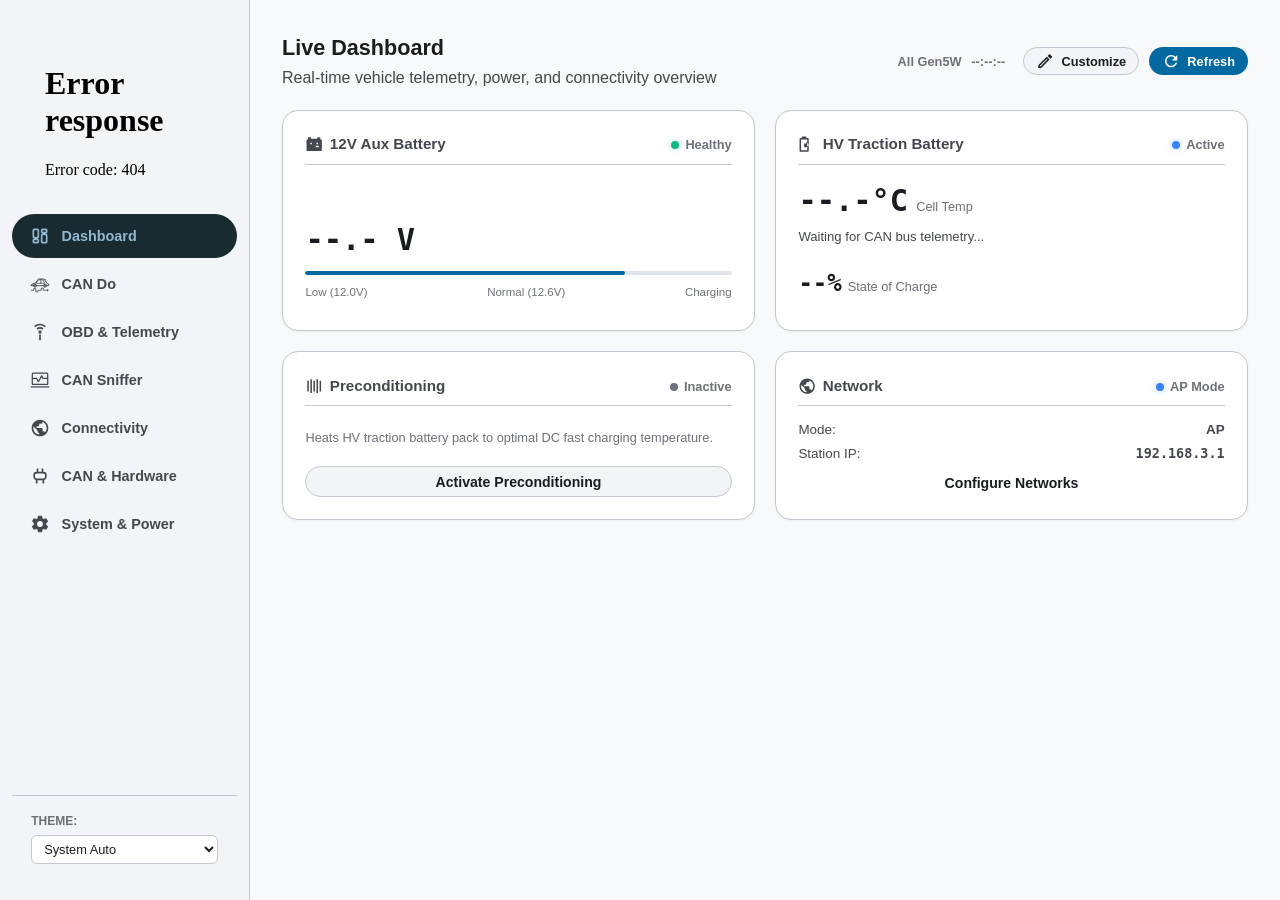
==== commit a2badce6: "chore: rename cando to can_do or can-do, etc. in files to try to help distinguish from can.* files" ====
--- a/main/homepage.html
+++ b/main/homepage.html
@@ -16,11 +16,11 @@
 } catch (e) { }
 })();
 </script>
-<style>:root{--md-sys-color-primary:#0369a1;--md-sys-color-on-primary:#ffffff;--md-sys-color-primary-container:#cfe5ff;--md-sys-color-on-primary-container:#001d35;--md-sys-color-secondary:#526070;--md-sys-color-secondary-container:#192B31;--md-sys-color-on-secondary-container:#92B9D0;--md-sys-color-error:#ba1a1a;--md-sys-color-error-container:#ffdad6;--md-sys-color-on-error-container:#410002;--md-sys-color-background:#f8f9fa;--md-sys-color-on-background:#191c20;--md-sys-color-surface:#f8f9fa;--md-sys-color-on-surface:#191c20;--md-sys-color-surface-variant:#e0e3e8;--md-sys-color-on-surface-variant:#44474e;--md-sys-color-outline:#6e7179;--md-sys-color-outline-variant:#c4c7d0;--md-sys-color-surface-container-lowest:#ffffff;--md-sys-color-surface-container-low:#f2f4f7;--md-sys-color-surface-container:#eceef2;--md-sys-color-surface-container-high:#e6e8ed;--md-sys-color-surface-container-highest:#e0e3e8;--primary-color:var(--md-sys-color-primary);--background-color:var(--md-sys-color-background);--card-bg:var(--md-sys-color-surface-container-lowest);--text-color:var(--md-sys-color-on-surface-variant);--text-heading:var(--md-sys-color-on-surface);--text-muted:var(--md-sys-color-outline);--border-color:var(--md-sys-color-outline-variant);--input-bg:var(--md-sys-color-surface-container-lowest);--shadow-sm:0 1px 3px rgba(0,0,0,0.05);--shadow-md:0 4px 14px rgba(0,0,0,0.06);--shadow-lg:0 10px 25px rgba(0,0,0,0.1);--transition:all 0.2s cubic-bezier(0.2,0,0,1);--m3-shape-sm:8px;--m3-shape-md:12px;--m3-shape-lg:16px;--m3-shape-full:9999px;}[data-theme="dark"]{--md-sys-color-primary:#009AC7;--md-sys-color-on-primary:#003257;--md-sys-color-primary-container:#00497a;--md-sys-color-error:#ffb4ab;--md-sys-color-error-container:#93000a;--md-sys-color-background:#111318;--md-sys-color-on-background:#e2e2e6;--md-sys-color-surface:#111318;--md-sys-color-on-surface:#e2e2e6;--md-sys-color-surface-variant:#44474e;--md-sys-color-on-surface-variant:#c4c7d0;--md-sys-color-outline:#8e9099;--md-sys-color-outline-variant:#282d36;--md-sys-color-surface-container-lowest:#0c0e13;--md-sys-color-surface-container-low:#171a20;--md-sys-color-surface-container:#1b1f26;--md-sys-color-surface-container-high:#242932;--md-sys-color-surface-container-highest:#2e3440;--card-bg:var(--md-sys-color-surface-container);--input-bg:var(--md-sys-color-surface-container-low);--shadow-sm:0 1px 3px rgba(0,0,0,0.4);--shadow-md:0 4px 14px rgba(0,0,0,0.5);--shadow-lg:0 10px 25px rgba(0,0,0,0.6);}@media (prefers-color-scheme:dark){:root:not([data-theme="light"]){--md-sys-color-background:#111318;--md-sys-color-surface-container-lowest:#0c0e13;--md-sys-color-surface-container-low:#171a20;--md-sys-color-surface-container:#1b1f26;--md-sys-color-surface-container-high:#242932;--md-sys-color-surface-container-highest:#2e3440;--md-sys-color-outline-variant:#282d36;--md-sys-color-outline:#8e9099;--text-heading:#e2e2e6;--text-color:#c4c7d0;--text-muted:#8e9099;--border-color:#282d36;--card-bg:#1b1f26;--input-bg:#171a20;}}*{box-sizing:border-box;}body{font-family:-apple-system,BlinkMacSystemFont,'Segoe UI',Roboto,Helvetica,Arial,sans-serif;display:flex;background-color:var(--background-color);margin:0;overflow-x:hidden;color:var(--text-color);line-height:1.5;-webkit-font-smoothing:antialiased;}.icon{width:1.15rem;height:1.15rem;display:inline-block;vertical-align:-0.18em;fill:currentColor;flex-shrink:0;}.sidebar button .icon{width:1.25rem;height:1.25rem;}.sidebar{height:100vh;width:250px;background-color:var(--md-sys-color-surface-container-low);border-right:1px solid var(--border-color);padding:1.25rem 0.75rem;position:fixed;overflow-y:auto;display:flex;flex-direction:column;gap:4px;z-index:100;}.sidebar button{background-color:transparent;border:none;cursor:pointer;padding:0.75rem 1.1rem;width:100%;border-radius:var(--m3-shape-full);transition:var(--transition);font-size:0.9rem;font-weight:500;color:var(--md-sys-color-on-surface-variant);display:flex;align-items:center;justify-content:flex-start;gap:0.75rem;}.sidebar button:hover{background-color:var(--md-sys-color-surface-container-high);color:var(--text-heading);}.sidebar button.active{background-color:var(--md-sys-color-secondary-container);color:var(--md-sys-color-on-secondary-container);font-weight:700;}.logo{width:78%;display:block;margin:1.5rem auto 1rem;}.content{margin-left:250px;padding:2rem;width:calc(100% - 250px);max-width:1240px;}.tabcontent{display:none;margin-bottom:2rem;}.section-title{font-size:1.35rem;font-weight:700;margin:0 0 1.25rem;color:var(--text-heading);padding-bottom:0.6rem;border-bottom:1px solid var(--border-color);}.divider{margin:1.5rem 0;border-bottom:1px solid var(--border-color);}input[type="text"],input[type="password"],input[type="number"],select{width:100%;padding:0.6rem 0.85rem;border:1px solid var(--border-color);border-radius:var(--m3-shape-sm);font-size:0.9rem;background-color:var(--input-bg);color:var(--text-heading);outline:none;transition:var(--transition);}input:focus,select:focus{border-color:var(--md-sys-color-primary);}input:disabled,select:disabled{opacity:0.6;cursor:not-allowed;}.slider-container{display:flex;align-items:center;gap:12px;color:var(--text-heading);}input[type="range"]{width:100%;accent-color:var(--md-sys-color-primary);height:6px;border-radius:var(--m3-shape-full);cursor:pointer;}.ha-switch{position:relative;display:inline-block;width:44px;height:24px;margin:0;}.ha-switch input{opacity:0;width:0;height:0;}.ha-slider{position:absolute;cursor:pointer;top:0;left:0;right:0;bottom:0;background-color:var(--md-sys-color-surface-container-highest);border:1px solid var(--border-color);transition:.3s ease;border-radius:24px;}.ha-slider:before{position:absolute;content:"";height:18px;width:18px;left:2px;bottom:2px;background-color:var(--text-muted);transition:.3s cubic-bezier(0.2,0,0,1);border-radius:50%;}.ha-switch input:checked+.ha-slider{background-color:var(--md-sys-color-primary);border-color:var(--md-sys-color-primary);}.ha-switch input:checked+.ha-slider:before{transform:translateX(20px);background-color:#ffffff;}.cando-save-btn.dirty{animation:cando-save-pulse 2s infinite alternate ease-in-out;}@keyframes cando-save-pulse{0%{box-shadow:0 0 0 0 rgba(2,132,199,0.4);}100%{box-shadow:0 0 0 6px rgba(2,132,199,0.25),0 4px 12px rgba(2,132,199,0.4);}}button,.dash-action-btn{padding:0.55rem 1.25rem;border:1px solid transparent;border-radius:var(--m3-shape-full);background-color:var(--md-sys-color-primary);color:#ffffff;font-size:0.88rem;font-weight:600;cursor:pointer;transition:var(--transition);display:inline-flex;align-items:center;justify-content:center;gap:0.45rem;}button:hover,.dash-action-btn:hover{opacity:0.92;transform:translateY(-1px);}button:disabled{opacity:0.5;cursor:not-allowed !important;transform:none;}.dash-outline-btn{border:1px solid var(--border-color);background:var(--md-sys-color-surface-container-low);color:var(--text-heading);border-radius:var(--m3-shape-full);font-weight:600;padding:0.4rem 1rem;}.dash-outline-btn:hover{background:var(--md-sys-color-surface-container);border-color:var(--md-sys-color-primary);color:var(--md-sys-color-primary);}.settings-card{background:var(--md-sys-color-surface-container);border:1px solid var(--border-color);border-radius:12px;overflow:hidden;margin-bottom:1.5rem;}.settings-row{display:flex;justify-content:space-between;align-items:center;padding:14px 16px;border-bottom:1px solid var(--border-color);gap:16px;}.settings-row:last-child{border-bottom:none;}.settings-label{display:flex;flex-direction:column;flex-grow:1;}.settings-title{font-size:0.95rem;font-weight:600;color:var(--text-heading);}.settings-desc{font-size:0.8rem;color:var(--text-muted);margin-top:3px;line-height:1.4;}.settings-control{flex-shrink:0;min-width:150px;display:flex;justify-content:flex-end;align-items:center;}.settings-control input[type="text"],.settings-control input[type="number"],.settings-control select{width:100%;min-width:180px;max-width:250px;margin:0;}.dash-grid{display:grid;grid-template-columns:repeat(auto-fit,minmax(320px,1fr));gap:1.25rem;margin-bottom:1.75rem;}.dash-card{background:var(--card-bg);border:1px solid var(--border-color);border-radius:var(--m3-shape-lg);padding:1.4rem;box-shadow:var(--shadow-sm);display:flex;flex-direction:column;justify-content:space-between;}.dash-card-header{display:flex;justify-content:space-between;align-items:center;font-size:0.95rem;font-weight:700;margin-bottom:0.85rem;padding-bottom:0.5rem;border-bottom:1px solid var(--border-color);}.dash-card-title{display:flex;align-items:center;gap:6px;}.dash-metric-row{display:flex;align-items:baseline;gap:8px;margin-bottom:0.5rem;}.dash-metric-val{font-size:1.9rem;font-weight:800;color:var(--text-heading);font-family:monospace;}.dash-metric-label{font-size:0.8rem;color:var(--text-muted);font-weight:500;}.dash-subtext{font-size:0.82rem;color:var(--text-color);margin-bottom:0.4rem;}.dash-kv-row{display:flex;justify-content:space-between;align-items:center;font-size:0.84rem;margin-bottom:4px;}.dash-progress-track{width:100%;height:8px;background:var(--md-sys-color-surface-container-highest);border-radius:var(--m3-shape-full);overflow:hidden;}.dash-progress-fill{height:100%;border-radius:var(--m3-shape-full);transition:width 0.4s ease;background:var(--md-sys-color-primary);}.dash-status{display:inline-flex;align-items:center;gap:6px;font-size:0.8rem;font-weight:600;color:var(--text-muted);}.status-dot{width:8px;height:8px;border-radius:50%;}.status-dot.green{background-color:#10b981;box-shadow:0 0 6px rgba(16,185,129,0.4);}.status-dot.blue{background-color:#3b82f6;box-shadow:0 0 6px rgba(59,130,246,0.4);}.status-dot.yellow{background-color:#f59e0b;box-shadow:0 0 6px rgba(245,158,11,0.4);}.status-dot.red{background-color:#ef4444;box-shadow:0 0 6px rgba(239,68,68,0.4);}.status-dot.gray{background-color:#6b7280;}.cando-header-title{display:inline-flex;align-items:center;gap:0.65rem;margin-top:0.5rem;}.cando-header-icon{width:2.1rem;height:2.1rem;color:var(--md-sys-color-primary);flex-shrink:0;}.cando-rule-card{background:var(--md-sys-color-surface-container) !important;border:1px solid var(--border-color) !important;border-radius:12px;padding:1.25rem;margin-bottom:1.5rem;box-shadow:var(--shadow-sm);}.cando-flow-timeline{position:relative;margin-left:12px;padding-left:24px;border-left:2px solid rgba(255,255,255,0.08);display:flex;flex-direction:column;gap:12px;margin-top:1rem;margin-bottom:1rem;}.cando-flow-node{position:absolute;left:-33px;top:14px;width:20px;height:20px;border-radius:50%;background:var(--card-bg);border:2px solid var(--node-color,var(--md-sys-color-primary));display:flex;align-items:center;justify-content:center;font-size:0.65rem;}.node-trigger{--node-color:#f97316;}.node-condition{--node-color:#38bdf8;}.node-action{--node-color:#34d399;}.cando-trigger-item,.cando-condition-item,.cando-action-item,.cando-condition-group,.cando-choose-block,.cando-ifthen-block{background:var(--card-bg) !important;border:1px solid var(--border-color) !important;border-radius:12px !important;padding:0 !important;margin-bottom:0.65rem;overflow:hidden;transition:border-color 0.2s cubic-bezier(0.2,0,0,1),box-shadow 0.2s cubic-bezier(0.2,0,0,1);box-shadow:0 1px 3px rgba(0,0,0,0.04) !important;}.cando-trigger-item:hover,.cando-condition-item:hover,.cando-action-item:hover,.cando-condition-group:hover,.cando-choose-block:hover,.cando-ifthen-block:hover{border-color:rgba(127,127,127,0.4) !important;}.cando-subitem-header{display:flex;justify-content:space-between;align-items:center;padding:0.65rem 1rem !important;background:var(--md-sys-color-surface-container-low);border-bottom:1px solid var(--border-color);min-height:46px;box-sizing:border-box;user-select:none;transition:background 0.15s ease;}.cando-subitem-header:hover{background:rgba(127,127,127,0.08);}.cando-item-chevron{display:inline-flex;align-items:center;justify-content:center;font-size:0.72rem;color:var(--text-muted);width:22px;height:22px;border-radius:4px;cursor:pointer;user-select:none;transition:transform 180ms cubic-bezier(0.4,0,0.2,1),color 0.15s,background-color 0.15s;flex-shrink:0;margin-right:2px;}.cando-item-chevron:hover{color:var(--text-heading);background:rgba(127,127,127,0.15);}.cando-subitem-collapsed .cando-item-chevron{transform:rotate(-90deg);}.trig-header{border-left:4px solid #f59e0b;}.cond-header{border-left:4px solid #0284c7;}.act-header{border-left:4px solid #10b981;}.choose-header{border-left:4px solid #8b5cf6 !important;}.cando-opt-header{display:flex;justify-content:space-between;align-items:center;min-height:38px;margin-bottom:0.6rem;border-bottom:1px solid var(--border-color);border-left:4px solid #8b5cf6;padding:0.45rem 0.75rem;background:var(--md-sys-color-surface-container-low);border-radius:6px 6px 0 0;box-sizing:border-box;}.cando-branch-header{display:flex;justify-content:space-between;align-items:center;min-height:38px;margin-bottom:0.6rem;border-bottom:1px solid var(--border-color);padding:0.45rem 0.75rem;background:var(--md-sys-color-surface-container-low);border-radius:6px 6px 0 0;box-sizing:border-box;user-select:none;}.cando-branch-header.if{border-left:4px solid #0284c7;}.cando-branch-header.then{border-left:4px solid #10b981;}.cando-branch-header.else{border-left:4px solid #64748b;}.ha-flow-branch-card{background:var(--md-sys-color-surface-container-low) !important;border:1px solid var(--border-color,#383838) !important;border-radius:10px !important;padding:0 0 0.75rem 0 !important;overflow:hidden;margin-bottom:0.75rem !important;box-shadow:var(--shadow-sm);transition:border-color 0.15s ease,background 0.15s ease;}.ha-flow-branch-card .cando-branch-body{padding:0 0.85rem;}.cando-ha-pill{display:inline-flex;align-items:center;gap:5px;font-size:0.75rem;font-weight:700;text-transform:uppercase;letter-spacing:0.04em;padding:3px 9px;border-radius:var(--m3-shape-full);}.trig-pill{background:rgba(245,158,11,0.15);color:#d97706;}[data-theme="dark"] .trig-pill{background:rgba(245,158,11,0.2);color:#fbcf24;}.cond-pill{background:rgba(2,132,199,0.15);color:#0284c7;}[data-theme="dark"] .cond-pill{background:rgba(2,132,199,0.2);color:#38bdf8;}.act-pill{background:rgba(16,185,129,0.15);color:#059669;}[data-theme="dark"] .act-pill{background:rgba(16,185,129,0.2);color:#34d399;}.choose-pill{background:rgba(139,92,246,0.15);color:#7c3aed;}.ifthen-pill{background:rgba(14,165,233,0.15);color:#0284c7;}[data-theme="dark"] .ifthen-pill{background:rgba(14,165,233,0.2);color:#38bdf8;}.ifthen-header{border-left:4px solid #0ea5e9 !important;}.ha-flow-card{background:var(--card-bg,#1c1c1e);border:1px solid var(--border-color,#2c2c2e);border-radius:12px;overflow:hidden;margin-bottom:0.8rem;box-shadow:0 1px 3px rgba(0,0,0,0.04);transition:border-color 0.2s ease;}.ha-flow-card:hover{border-color:rgba(127,127,127,0.45);}.ha-flow-branch-card{background:rgba(255,255,255,0.02);border:1px solid var(--border-color,#383838);border-radius:10px;padding:0.75rem 0.85rem;margin-bottom:0.65rem;transition:border-color 0.15s ease,background 0.15s ease;}.ha-flow-branch-card:hover{background:rgba(255,255,255,0.035);border-color:var(--md-sys-color-primary,#0284c7);}.ha-branch-badge{display:inline-flex;align-items:center;gap:4px;font-size:0.74rem;font-weight:700;text-transform:uppercase;letter-spacing:0.03em;padding:2px 7px;border-radius:4px;}.ha-branch-badge.if{background:rgba(2,132,199,0.15);color:#38bdf8;}.ha-branch-badge.then{background:rgba(16,185,129,0.15);color:#34d399;}.ha-branch-badge.else{background:rgba(148,163,184,0.15);color:#94a3b8;}.ha-branch-badge.opt{background:rgba(139,92,246,0.15);color:#a78bfa;}[data-theme="dark"] .choose-pill{background:rgba(139,92,246,0.2);color:#a78bfa;}.cando-subitem-body{padding:1rem 1.15rem;}.ha-duration-chips{display:flex;gap:6px;flex-wrap:wrap;margin-top:6px;}.ha-duration-chip{background:var(--btn-bg,#262628);border:1px solid var(--border-color,#383838);color:var(--text-secondary,#a1a1aa);font-size:0.73rem;font-weight:600;padding:3px 8px;border-radius:6px;cursor:pointer;transition:all 0.15s ease;user-select:none;}.ha-duration-chip:hover{background:var(--btn-hover,#333336);color:var(--text-primary,#ffffff);border-color:var(--md-sys-color-primary,#0284c7);}.ha-duration-chip.active{background:rgba(16,185,129,0.18);border-color:#10b981;color:#34d399;}.ha-duration-badge{display:inline-flex;align-items:center;gap:4px;background:rgba(16,185,129,0.15);color:#10b981;font-size:0.78rem;font-weight:700;padding:2px 8px;border-radius:4px;letter-spacing:0.02em;}[data-theme="dark"] .ha-duration-badge{background:rgba(16,185,129,0.2);color:#34d399;}.system-button.cando-subitem-btn,.system-button.cando-btn-move,.system-button.cando-btn-more{background:transparent !important;border:1px solid transparent !important;color:var(--text-muted) !important;padding:5px 8px !important;min-width:32px !important;height:32px !important;border-radius:var(--m3-shape-full) !important;font-size:0.85rem !important;display:inline-flex !important;align-items:center !important;justify-content:center !important;cursor:pointer !important;box-shadow:none !important;transition:all 0.15s ease !important;}.system-button.cando-subitem-btn:hover,.system-button.cando-btn-move:hover,.system-button.cando-btn-more:hover{background:var(--md-sys-color-surface-container-high) !important;color:var(--text-heading) !important;transform:none !important;}.system-button.cando-btn-sim-trig,.system-button.cando-btn-test-cond,.system-button.cando-btn-test-act{border:1px solid var(--border-color) !important;background:var(--input-bg) !important;color:var(--text-heading) !important;padding:4px 10px !important;height:28px !important;font-size:0.76rem !important;font-weight:600 !important;}.system-button.cando-btn-sim-trig:hover,.system-button.cando-btn-test-cond:hover,.system-button.cando-btn-test-act:hover{border-color:var(--md-sys-color-primary) !important;color:var(--md-sys-color-primary) !important;}.hidden{display:none !important;}.ha-days-picker{display:flex;gap:6px;flex-wrap:wrap;width:100%;}.ha-day-checkbox{display:inline-flex;align-items:center;justify-content:center;border:1px solid var(--border-color,#383838);border-radius:6px;padding:4px 8px;font-size:0.76rem;font-weight:700;text-transform:uppercase;color:var(--text-muted,#94a3b8);background:var(--input-bg,#262626);cursor:pointer;user-select:none;transition:all 0.15s ease;}.ha-day-checkbox:hover{border-color:var(--md-sys-color-primary,#0284c7);color:var(--text-heading,#fff);}.ha-day-checkbox input{display:none;}.ha-day-checkbox.active{background:rgba(2,132,199,0.2);border-color:var(--md-sys-color-primary,#0284c7);color:#38bdf8;}.ha-form-card{background:var(--card-bg,#1c1c1e);border:1px solid var(--border-color,#2c2c2e);border-radius:var(--m3-shape-md,12px);padding:1rem 1.15rem;margin-bottom:1rem;box-shadow:var(--shadow-sm,0 1px 3px rgba(0,0,0,0.12));transition:border-color 0.2s ease,box-shadow 0.2s ease;}.ha-form-card:hover{border-color:var(--md-sys-color-primary,#0284c7);}.ha-form-card-header{display:flex;justify-content:space-between;align-items:center;cursor:pointer;user-select:none;}.ha-form-card-title{display:flex;align-items:center;gap:0.6rem;font-size:0.95rem;font-weight:700;color:var(--text-heading,#fff);}.ha-form-badge{font-size:0.72rem;font-weight:600;padding:2px 8px;border-radius:9999px;background:rgba(2,132,199,0.14);color:#38bdf8;border:1px solid rgba(2,132,199,0.28);}.ha-form-grid{display:flex;flex-direction:column;gap:0.85rem;margin-top:0.85rem;}.ha-form-row{display:flex;align-items:flex-start;justify-content:space-between;gap:1.25rem;padding:0.65rem 0.8rem;background:rgba(255,255,255,0.02);border:1px solid var(--border-color,#2c2c2e);border-radius:8px;transition:background 0.15s ease,border-color 0.15s ease;}.ha-form-row:hover{background:rgba(255,255,255,0.035);border-color:rgba(255,255,255,0.15);}.ha-form-label-col{display:flex;flex-direction:column;gap:0.2rem;flex:1;min-width:180px;}.ha-form-label{font-size:0.86rem;font-weight:600;color:var(--text-heading,#fff);display:flex;align-items:center;gap:0.4rem;}.ha-form-sublabel{font-size:0.75rem;color:var(--text-muted,#94a3b8);line-height:1.35;}.ha-form-control-col{display:flex;flex-direction:column;align-items:flex-end;gap:0.4rem;flex:1.2;max-width:480px;width:100%;}.ha-form-select,.ha-form-input{width:100%;box-sizing:border-box;background:var(--input-bg,#262626);color:var(--text-heading,#fff);border:1px solid var(--border-color,#383838);border-radius:8px;padding:0.6rem 0.85rem;font-size:0.86rem;font-weight:500;outline:none;transition:border-color 0.2s ease,box-shadow 0.2s ease;}.ha-form-select:focus,.ha-form-input:focus{border-color:var(--md-sys-color-primary,#0284c7);box-shadow:0 0 0 2px rgba(2,132,199,0.25);}.ha-badge-pill-btn{background:transparent;border:1px solid var(--border-color,#383838);color:var(--text-muted,#94a3b8);border-radius:6px;padding:3px 8px;font-size:0.74rem;font-weight:600;cursor:pointer;display:inline-flex;align-items:center;gap:0.3rem;transition:all 0.15s ease;}.ha-badge-pill-btn:hover{color:var(--text-heading,#fff);border-color:var(--md-sys-color-primary,#0284c7);}.cando-ha-menu{position:absolute;z-index:999999;background:var(--card-bg);border:1px solid var(--border-color);border-radius:8px;box-shadow:var(--shadow-lg);padding:4px 0;min-width:190px;backdrop-filter:blur(8px);}.cando-ha-menu-item{padding:8px 14px;display:flex;align-items:center;gap:10px;font-weight:500;cursor:pointer;font-size:0.84rem;color:var(--text-heading);transition:background-color 0.12s ease;}.cando-ha-menu-item:hover{background:var(--md-sys-color-surface-container-high);}.cando-ha-menu-item.danger{color:var(--md-sys-color-error);}.cando-ha-menu-item.danger:hover{background:rgba(239,68,68,0.1);}.cando-ha-menu-divider{height:1px;background:var(--border-color);margin:4px 0;}.ha-segmented-group{display:inline-flex;background:rgba(255,255,255,0.04);border:1px solid var(--border-color);border-radius:8px;padding:3px;gap:2px;width:100%;}.ha-segmented-group button{flex:1;background:transparent;border:none;border-radius:6px;padding:6px 10px;font-size:0.8rem;font-weight:600;color:var(--text-muted);}.ha-segmented-group button.active{background:var(--md-sys-color-primary);color:#ffffff;box-shadow:0 1px 4px rgba(0,0,0,0.3);}.cando-ha-menu{position:absolute;z-index:9999;background:var(--card-bg);border:1px solid var(--border-color);border-radius:8px;box-shadow:var(--shadow-lg);padding:4px 0;min-width:175px;}.cando-menu-item{padding:7px 12px;display:flex;align-items:center;gap:9px;font-weight:500;cursor:pointer;font-size:0.85rem;}.cando-menu-item:hover{background:var(--md-sys-color-surface-container-high);}.cando-menu-item.danger{color:#ef4444;}.console-window{background-color:#111111;border:1px solid #333333;border-radius:8px;padding:12px;height:400px;overflow-y:auto;font-family:monospace;font-size:0.85rem;color:#e0e0e0;box-shadow:inset 0 2px 4px rgba(0,0,0,0.5);}.log-row{display:flex;gap:12px;border-bottom:1px solid #222222;padding:2px 0;}.log-row:hover{background-color:#1a1a1a;}.log-time{color:#6b7280;width:60px;flex-shrink:0;}.log-type{color:#3b82f6;width:50px;flex-shrink:0;}.log-id{color:#f59e0b;width:60px;flex-shrink:0;font-weight:bold;}.log-len{color:#10b981;width:30px;flex-shrink:0;}.log-data{color:#e5e7eb;flex-grow:1;word-break:break-all;}#can_flt_table{width:100%;border-collapse:collapse;background:var(--md-sys-color-surface-container-low);border-radius:12px;overflow:hidden;border:1px solid var(--border-color);margin-top:0.5rem;}#can_flt_table th{background:var(--md-sys-color-surface-container);font-size:0.75rem;color:var(--text-muted);padding:12px 16px;text-align:left;}#can_flt_table td{padding:10px 16px;border-bottom:1px solid var(--border-color);font-size:0.85rem;}#can_flt_table input{width:100%;box-sizing:border-box;}.notification-container{position:fixed !important;bottom:1.5rem !important;left:50% !important;transform:translateX(-50%) translateY(20px) scale(0.96);z-index:999999 !important;padding:10px 16px;font-weight:500;font-size:0.85rem;display:none;border-radius:8px;background:var(--md-sys-color-surface-container-highest) !important;color:var(--text-heading) !important;border-left:4px solid var(--toast-accent,#3b82f6) !important;box-shadow:0 10px 25px rgba(0,0,0,0.3);opacity:0;transition:transform 0.25s cubic-bezier(0.2,0,0,1),opacity 0.25s ease;}.notification-container.show{display:flex !important;opacity:1;transform:translateX(-50%) translateY(0) scale(1);}@media (max-width:768px){.sidebar{width:100%;height:auto;position:relative;border-right:none;border-bottom:1px solid var(--border-color);}.content{margin-left:0;width:100%;padding:1rem;}.settings-row{flex-direction:column;align-items:flex-start;}.settings-control{width:100%;justify-content:flex-start;margin-top:8px;}}.ha-add-element-dialog-overlay{position:fixed;inset:0;z-index:1000000;background:rgba(0,0,0,0.55);backdrop-filter:blur(4px);display:flex;align-items:center;justify-content:center;padding:1rem;animation:haFadeIn 0.15s ease-out;}@keyframes haFadeIn{from{opacity:0;}to{opacity:1;}}.ha-add-element-dialog{width:100%;max-width:640px;max-height:85vh;background:var(--card-bg);border:1px solid var(--border-color);border-radius:16px;box-shadow:var(--shadow-lg);display:flex;flex-direction:column;overflow:hidden;animation:haSlideUp 0.18s cubic-bezier(0.2,0,0,1);}@keyframes haSlideUp{from{transform:translateY(12px) scale(0.98);opacity:0;}to{transform:translateY(0) scale(1);opacity:1;}}.ha-dialog-header{padding:1.1rem 1.25rem 0.8rem 1.25rem;display:flex;flex-direction:column;gap:0.75rem;border-bottom:1px solid var(--border-color);background:var(--md-sys-color-surface-container-low);}.ha-dialog-header-top{display:flex;align-items:center;justify-content:space-between;}.ha-dialog-title-wrap{display:flex;align-items:center;gap:0.6rem;}.ha-dialog-title{margin:0;font-size:1.12rem;font-weight:600;color:var(--text-heading);}.ha-dialog-close-btn{background:transparent !important;border:none !important;color:var(--text-muted) !important;font-size:1.1rem !important;width:32px !important;height:32px !important;border-radius:50% !important;cursor:pointer !important;display:inline-flex !important;align-items:center !important;justify-content:center !important;padding:0 !important;box-shadow:none !important;}.ha-dialog-close-btn:hover{background:var(--md-sys-color-surface-container-high) !important;color:var(--text-heading) !important;}.ha-dialog-search-wrap{position:relative;display:flex;align-items:center;}.ha-dialog-search-icon{position:absolute;left:12px;color:var(--text-muted);pointer-events:none;width:16px;height:16px;}.ha-dialog-search-input{width:100%;padding:9px 12px 9px 36px !important;border-radius:var(--m3-shape-full) !important;border:1px solid var(--border-color) !important;background:var(--input-bg) !important;font-size:0.9rem !important;color:var(--text-heading) !important;outline:none;box-sizing:border-box;transition:border-color 0.2s ease,box-shadow 0.2s ease;}.ha-dialog-search-input:focus{border-color:var(--md-sys-color-primary) !important;box-shadow:0 0 0 2px rgba(3,105,161,0.2);}.ha-dialog-body{padding:1rem 1.25rem;overflow-y:auto;flex-grow:1;display:flex;flex-direction:column;gap:1.25rem;}.ha-dialog-breadcrumbs{display:flex;align-items:center;gap:6px;font-size:0.82rem;color:var(--text-muted);padding:0 2px 4px 2px;overflow-x:auto;white-space:nowrap;}.ha-dialog-crumb-btn{background:transparent !important;border:none !important;padding:3px 8px !important;border-radius:6px !important;font-size:0.8rem !important;font-weight:600 !important;color:var(--md-sys-color-primary) !important;cursor:pointer !important;box-shadow:none !important;display:inline-flex !important;align-items:center !important;gap:4px !important;}.ha-dialog-crumb-btn:hover{background:var(--md-sys-color-surface-container-high) !important;color:var(--text-heading) !important;}.ha-dialog-crumb-current{font-weight:700;color:var(--text-heading);padding:3px 6px;}.ha-dialog-domain-grid{display:grid;grid-template-columns:repeat(auto-fill,minmax(260px,1fr));gap:0.8rem;}.ha-dialog-domain-card{display:flex;align-items:center;gap:0.85rem;padding:0.9rem 1rem;background:var(--md-sys-color-surface-container-lowest);border:1px solid var(--border-color);border-radius:12px;cursor:pointer;transition:all 0.18s cubic-bezier(0.2,0,0,1);user-select:none;text-align:left;position:relative;}.ha-dialog-domain-card:hover{border-color:var(--md-sys-color-primary);background:var(--md-sys-color-surface-container-high);transform:translateY(-2px);box-shadow:0 4px 12px rgba(0,0,0,0.1);}.ha-dialog-domain-icon-box{width:44px;height:44px;border-radius:10px;display:flex;align-items:center;justify-content:center;flex-shrink:0;font-size:1.3rem;background:rgba(2,132,199,0.12);color:var(--md-sys-color-primary);}.ha-dialog-domain-content{display:flex;flex-direction:column;overflow:hidden;flex-grow:1;}.ha-dialog-domain-title{font-size:0.94rem;font-weight:700;color:var(--text-heading);display:flex;align-items:center;justify-content:space-between;}.ha-dialog-domain-desc{font-size:0.75rem;color:var(--text-muted);margin-top:3px;line-height:1.35;}.ha-dialog-domain-count{font-size:0.72rem;font-weight:700;padding:2px 7px;border-radius:var(--m3-shape-full);background:var(--md-sys-color-surface-container-high);color:var(--text-muted);}.ha-target-state-chips{display:flex;flex-wrap:wrap;gap:4px;margin-top:6px;}.ha-target-state-chip{background:var(--md-sys-color-surface-container-high);border:1px solid var(--border-color);color:var(--text-heading);font-size:0.72rem;font-weight:600;padding:3px 8px;border-radius:6px;cursor:pointer;transition:all 0.15s ease;user-select:none;}.ha-target-state-chip:hover{border-color:var(--md-sys-color-primary);background:var(--md-sys-color-primary);color:#ffffff;}.ha-dialog-category-section{display:flex;flex-direction:column;gap:0.5rem;}.ha-dialog-category-label{font-size:0.76rem;font-weight:700;text-transform:uppercase;letter-spacing:0.05em;color:var(--text-muted);padding-left:2px;}.ha-dialog-items-grid{display:grid;grid-template-columns:repeat(auto-fill,minmax(260px,1fr));gap:0.6rem;}.ha-dialog-item-card{display:flex;align-items:center;gap:0.75rem;padding:0.75rem 0.9rem;background:var(--md-sys-color-surface-container-lowest);border:1px solid var(--border-color);border-radius:10px;cursor:pointer;transition:all 0.15s cubic-bezier(0.2,0,0,1);user-select:none;text-align:left;}.ha-dialog-item-card:hover{border-color:var(--md-sys-color-primary);background:var(--md-sys-color-surface-container-high);transform:translateY(-1px);box-shadow:0 2px 8px rgba(0,0,0,0.08);}.ha-dialog-item-icon-box{width:36px;height:36px;border-radius:8px;display:flex;align-items:center;justify-content:center;flex-shrink:0;font-size:1.15rem;}.ha-dialog-item-icon-box.trig-icon{background:rgba(245,158,11,0.12);color:#d97706;}[data-theme="dark"] .ha-dialog-item-icon-box.trig-icon{background:rgba(245,158,11,0.2);color:#fbbf24;}.ha-dialog-item-icon-box.cond-icon{background:rgba(2,132,199,0.12);color:#0284c7;}[data-theme="dark"] .ha-dialog-item-icon-box.cond-icon{background:rgba(2,132,199,0.2);color:#38bdf8;}.ha-dialog-item-icon-box.act-icon{background:rgba(16,185,129,0.12);color:#059669;}[data-theme="dark"] .ha-dialog-item-icon-box.act-icon{background:rgba(16,185,129,0.2);color:#34d399;}.ha-dialog-item-content{display:flex;flex-direction:column;overflow:hidden;flex-grow:1;}.ha-dialog-item-title{font-size:0.88rem;font-weight:600;color:var(--text-heading);white-space:nowrap;overflow:hidden;text-overflow:ellipsis;}.ha-dialog-item-desc{font-size:0.74rem;color:var(--text-muted);white-space:nowrap;overflow:hidden;text-overflow:ellipsis;margin-top:1px;}.ha-dialog-empty{padding:2.5rem 1rem;text-align:center;color:var(--text-muted);font-size:0.9rem;}.cando-choose-block,.cando-ifthen-block{border:1px solid var(--border-color) !important;background:var(--card-bg) !important;}.cando-choose-options-container,.cando-ifthen-conditions-container,.cando-ifthen-then-container,.cando-ifthen-else-container{margin-left:14px !important;padding-left:14px !important;border-left:2px solid var(--border-color) !important;position:relative;}.cando-choose-option-item{background:var(--md-sys-color-surface-container-low) !important;border:1px solid var(--border-color) !important;border-radius:10px !important;padding:0 0 0.75rem 0 !important;overflow:hidden;margin-bottom:0.75rem;box-shadow:var(--shadow-sm);}.cando-choose-option-item .cando-opt-body{padding:0 0.85rem;}.cando-opt-actions-container{margin-left:14px !important;padding-left:14px !important;border-left:2px dashed var(--border-color) !important;}.cando-branch-label{font-size:0.78rem;font-weight:700;text-transform:uppercase;letter-spacing:0.04em;display:inline-flex;align-items:center;gap:6px;margin-bottom:0.4rem;}.cando-section-box{position:relative;background:var(--md-sys-color-surface-container-lowest,rgba(255,255,255,0.015)) !important;border:1px solid var(--border-color,rgba(127,127,127,0.22)) !important;border-left:3px solid var(--border-color,rgba(127,127,127,0.25)) !important;border-radius:12px !important;padding:1rem 1.15rem 0.85rem 1.15rem !important;margin-bottom:1.1rem !important;overflow:visible !important;transition:border-color 0.2s ease,box-shadow 0.2s ease;}.cando-section-box.trig-section{border-left-color:#f59e0b !important;}.cando-section-box.cond-section{border-left-color:#0284c7 !important;}.cando-section-box.act-section{border-left-color:#10b981 !important;}.cando-section-box.off-act-section{border-left-color:#ef4444 !important;}.cando-section-box:hover{border-color:rgba(127,127,127,0.4) !important;}.cando-section-box.trig-section:hover{border-left-color:#fbbf24 !important;}.cando-section-box.cond-section:hover{border-left-color:#38bdf8 !important;}.cando-section-box.act-section:hover{border-left-color:#34d399 !important;}.cando-section-title-wrap{display:flex;justify-content:space-between;align-items:center;cursor:pointer;user-select:none;padding-bottom:0.5rem;}.cando-section-title{display:flex;align-items:center;gap:0.6rem;font-size:0.95rem;font-weight:700;letter-spacing:0.02em;color:var(--text-heading);}.cando-tree-connect{position:relative;margin-left:8px;padding-left:18px;border-left:2px solid var(--border-color,rgba(127,127,127,0.2));border-bottom-left-radius:12px;}.cando-preset-toolbar-wrap{display:flex;flex-direction:column;gap:8px;width:100%;}.cando-preset-action-bar{display:flex;align-items:center;flex-wrap:wrap;gap:8px;margin-top:4px;margin-bottom:2px;}.cando-preset-action-bar .system-button,.cando-preset-action-bar .delete-btn{font-size:0.78rem;padding:5px 12px;border-radius:var(--m3-shape-full,9999px);font-weight:600;line-height:1.2;cursor:pointer;transition:all 0.15s ease;}.cando-trigger-item.selected,.cando-condition-item.selected,.cando-action-item.selected,.cando-condition-group.selected,.cando-choose-block.selected,.cando-ifthen-block.selected{border-color:var(--md-sys-color-primary,#0284c7) !important;box-shadow:0 0 0 1px var(--md-sys-color-primary,#0284c7),0 2px 8px rgba(0,0,0,0.12) !important;}.cando-trigger-item.selected > .cando-subitem-header,.cando-condition-item.selected > .cando-subitem-header,.cando-action-item.selected > .cando-subitem-header,.cando-choose-block.selected > .cando-subitem-header,.cando-ifthen-block.selected > .cando-subitem-header{background:rgba(2,132,199,0.08) !important;border-bottom-color:rgba(2,132,199,0.3) !important;}.cando-trigger-item.selected > .trig-header{border-left-width:5px !important;border-left-color:#f59e0b !important;}.cando-condition-item.selected > .cond-header{border-left-width:5px !important;border-left-color:#0284c7 !important;}.cando-action-item.selected > .act-header{border-left-width:5px !important;border-left-color:#10b981 !important;}.cando-choose-block.selected > .choose-header{border-left-width:5px !important;border-left-color:#8b5cf6 !important;}.cando-ifthen-block.selected > .ifthen-header{border-left-width:5px !important;border-left-color:#0ea5e9 !important;}.ha-section-add-btn{display:inline-flex;align-items:center;gap:8px;padding:7px 16px;font-size:0.82rem;font-weight:600;border-radius:var(--m3-shape-full,9999px);border:1px solid var(--border-color);background:var(--input-bg,#262628);color:var(--text-heading);cursor:pointer;transition:all 0.15s ease;user-select:none;margin-top:0.5rem;}.ha-section-add-btn:hover{background:var(--btn-hover,#323235);color:var(--text-primary,#ffffff);border-color:var(--md-sys-color-primary,#0284c7);transform:translateY(-1px);box-shadow:0 2px 5px rgba(0,0,0,0.1);}.ha-section-add-btn:active{transform:translateY(0);}.ha-section-add-btn svg{width:15px;height:15px;fill:currentColor;flex-shrink:0;}.ha-section-add-btn.accent-trig{color:#d97706;background:rgba(245,158,11,0.08);border-color:rgba(245,158,11,0.35);}.ha-section-add-btn.accent-trig:hover{background:rgba(245,158,11,0.18);border-color:#f59e0b;color:#fbbf24;}.ha-section-add-btn.accent-cond{color:#0284c7;background:rgba(2,132,199,0.08);border-color:rgba(2,132,199,0.35);}.ha-section-add-btn.accent-cond:hover{background:rgba(2,132,199,0.18);border-color:#0284c7;color:#38bdf8;}.ha-section-add-btn.accent-act{color:#10b981;background:rgba(16,185,129,0.08);border-color:rgba(16,185,129,0.35);}.ha-section-add-btn.accent-act:hover{background:rgba(16,185,129,0.18);border-color:#10b981;color:#34d399;}.ha-section-add-btn.accent-opt{color:#8b5cf6;background:rgba(139,92,246,0.08);border-color:rgba(139,92,246,0.35);}.ha-section-add-btn.accent-opt:hover{background:rgba(139,92,246,0.18);border-color:#8b5cf6;color:#a78bfa;}.ha-add-element-btn{width:100%;display:inline-flex;align-items:center;justify-content:center;gap:8px;padding:0.65rem 1.25rem;font-size:0.86rem;font-weight:600;letter-spacing:0.015em;cursor:pointer;border-radius:8px;border:1px dashed rgba(127,127,127,0.35);background:rgba(255,255,255,0.03);color:var(--md-sys-color-primary,#0284c7);transition:all 0.2s cubic-bezier(0.2,0,0,1);user-select:none;box-sizing:border-box;outline:none;margin-top:0.5rem;}.ha-add-element-btn:hover{background:rgba(2,132,199,0.1);border-color:var(--md-sys-color-primary,#0284c7);color:var(--text-primary,#ffffff);transform:translateY(-1px);box-shadow:0 2px 6px rgba(0,0,0,0.12);}.ha-add-element-btn:active{transform:translateY(0);box-shadow:none;}.ha-add-element-btn svg{width:16px;height:16px;fill:currentColor;flex-shrink:0;transition:transform 0.2s ease;}.ha-add-element-btn:hover svg{transform:scale(1.15);}.ha-add-element-btn.trig{color:#d97706;border-color:rgba(245,158,11,0.35);background:rgba(245,158,11,0.04);}.ha-add-element-btn.trig:hover{background:rgba(245,158,11,0.12);border-color:#f59e0b;color:#fbbf24;}.ha-add-element-btn.cond{color:#0284c7;border-color:rgba(2,132,199,0.35);background:rgba(2,132,199,0.04);}.ha-add-element-btn.cond:hover{background:rgba(2,132,199,0.12);border-color:#0284c7;color:#38bdf8;}.ha-add-element-btn.act{color:#10b981;border-color:rgba(16,185,129,0.35);background:rgba(16,185,129,0.04);}.ha-add-element-btn.act:hover{background:rgba(16,185,129,0.12);border-color:#10b981;color:#34d399;}.ha-add-element-btn.opt{color:#8b5cf6;border-color:rgba(139,92,246,0.35);background:rgba(139,92,246,0.04);}.ha-add-element-btn.opt:hover{background:rgba(139,92,246,0.12);border-color:#8b5cf6;color:#a78bfa;}.ha-add-element-btn.subitem{padding:0.45rem 0.9rem;font-size:0.8rem;border-radius:6px;margin-top:0.4rem;}@keyframes haHighlightPulse{0%{box-shadow:0 0 0 3px var(--md-sys-color-primary),var(--shadow-md);transform:scale(1.015);}50%{box-shadow:0 0 0 5px rgba(3,105,161,0.35),var(--shadow-lg);}100%{box-shadow:0 1px 3px rgba(0,0,0,0.04);transform:scale(1);}}@keyframes haSlideInDown{from{opacity:0.3;transform:translateY(-16px) scale(0.98);}to{opacity:1;transform:translateY(0) scale(1);}}@keyframes haSlideInUp{from{opacity:0.3;transform:translateY(16px) scale(0.98);}to{opacity:1;transform:translateY(0) scale(1);}}.ha-item-highlight{animation:haHighlightPulse 0.85s cubic-bezier(0.2,0,0,1) !important;}.ha-item-move-up{animation:haSlideInDown 0.45s cubic-bezier(0.2,0,0,1) !important;}.ha-item-move-down{animation:haSlideInUp 0.45s cubic-bezier(0.2,0,0,1) !important;}.ha-item-duplicate{animation:haSlideInDown 0.55s cubic-bezier(0.2,0,0,1),haHighlightPulse 0.85s cubic-bezier(0.2,0,0,1) !important;}.cando-toggle-switch{position:relative;display:inline-flex;align-items:center;cursor:pointer;user-select:none;}.cando-toggle-switch input{position:absolute;opacity:0;width:0;height:0;margin:0;pointer-events:none;}.cando-toggle-track{position:relative;display:inline-block;width:42px;height:22px;border-radius:22px;transition:all 0.2s ease-in-out;pointer-events:none;box-sizing:border-box;}.cando-toggle-track.active{background-color:var(--md-sys-color-primary,#0284c7);border:2px solid var(--md-sys-color-primary,#0284c7);}.cando-toggle-track.paused{background-color:var(--md-sys-color-surface-container-highest,#2a2c30);border:2px solid var(--border-color,#555960);}.cando-toggle-thumb{position:absolute;height:14px;width:14px;bottom:2px;border-radius:50%;transition:transform 0.2s cubic-bezier(0.4,0,0.2,1),background-color 0.2s ease;box-shadow:0 1px 3px rgba(0,0,0,0.4);pointer-events:none;}.cando-toggle-track.active .cando-toggle-thumb{transform:translateX(20px);background-color:#ffffff;}.cando-toggle-track.paused .cando-toggle-thumb{transform:translateX(2px);background-color:var(--text-muted,#9ca3af);}.ha-save-fab{position:fixed !important;bottom:24px !important;right:28px !important;z-index:99999 !important;display:inline-flex !important;align-items:center !important;justify-content:center !important;gap:8px !important;height:48px !important;min-width:48px !important;padding:0 20px !important;border-radius:24px !important;background-color:var(--md-sys-color-primary,#0284c7) !important;color:#ffffff !important;font-size:0.92rem !important;font-weight:600 !important;letter-spacing:0.3px !important;box-shadow:0 4px 14px rgba(0,0,0,0.35),0 2px 6px rgba(0,0,0,0.2) !important;cursor:pointer !important;border:none !important;outline:none !important;opacity:0 !important;pointer-events:none !important;transform:translateY(20px) scale(0.9) !important;transition:opacity 0.25s cubic-bezier(0.2,0,0,1),transform 0.25s cubic-bezier(0.2,0,0,1),box-shadow 0.2s ease,filter 0.2s ease !important;}.ha-save-fab.dirty{opacity:1 !important;pointer-events:auto !important;transform:translateY(0) scale(1) !important;animation:ha-fab-dirty-glow 1.8s infinite alternate ease-in-out !important;}.ha-save-fab.dirty:hover{transform:translateY(-2px) scale(1.05) !important;box-shadow:0 6px 20px rgba(0,0,0,0.45),0 3px 8px rgba(0,0,0,0.25) !important;filter:brightness(1.08) !important;}.ha-save-fab.dirty:active{transform:translateY(0) scale(0.96) !important;}@keyframes ha-fab-dirty-glow{0%{box-shadow:0 4px 14px rgba(2,132,199,0.4),0 0 0 0 rgba(2,132,199,0.4) !important;}100%{box-shadow:0 6px 24px rgba(2,132,199,0.7),0 0 0 5px rgba(2,132,199,0.3) !important;}}</style>
+<style>:root{--md-sys-color-primary:#0369a1;--md-sys-color-on-primary:#ffffff;--md-sys-color-primary-container:#cfe5ff;--md-sys-color-on-primary-container:#001d35;--md-sys-color-secondary:#526070;--md-sys-color-secondary-container:#192B31;--md-sys-color-on-secondary-container:#92B9D0;--md-sys-color-error:#ba1a1a;--md-sys-color-error-container:#ffdad6;--md-sys-color-on-error-container:#410002;--md-sys-color-background:#f8f9fa;--md-sys-color-on-background:#191c20;--md-sys-color-surface:#f8f9fa;--md-sys-color-on-surface:#191c20;--md-sys-color-surface-variant:#e0e3e8;--md-sys-color-on-surface-variant:#44474e;--md-sys-color-outline:#6e7179;--md-sys-color-outline-variant:#c4c7d0;--md-sys-color-surface-container-lowest:#ffffff;--md-sys-color-surface-container-low:#f2f4f7;--md-sys-color-surface-container:#eceef2;--md-sys-color-surface-container-high:#e6e8ed;--md-sys-color-surface-container-highest:#e0e3e8;--primary-color:var(--md-sys-color-primary);--background-color:var(--md-sys-color-background);--card-bg:var(--md-sys-color-surface-container-lowest);--text-color:var(--md-sys-color-on-surface-variant);--text-heading:var(--md-sys-color-on-surface);--text-muted:var(--md-sys-color-outline);--border-color:var(--md-sys-color-outline-variant);--input-bg:var(--md-sys-color-surface-container-lowest);--shadow-sm:0 1px 3px rgba(0,0,0,0.05);--shadow-md:0 4px 14px rgba(0,0,0,0.06);--shadow-lg:0 10px 25px rgba(0,0,0,0.1);--transition:all 0.2s cubic-bezier(0.2,0,0,1);--m3-shape-sm:8px;--m3-shape-md:12px;--m3-shape-lg:16px;--m3-shape-full:9999px;}[data-theme="dark"]{--md-sys-color-primary:#009AC7;--md-sys-color-on-primary:#003257;--md-sys-color-primary-container:#00497a;--md-sys-color-error:#ffb4ab;--md-sys-color-error-container:#93000a;--md-sys-color-background:#111318;--md-sys-color-on-background:#e2e2e6;--md-sys-color-surface:#111318;--md-sys-color-on-surface:#e2e2e6;--md-sys-color-surface-variant:#44474e;--md-sys-color-on-surface-variant:#c4c7d0;--md-sys-color-outline:#8e9099;--md-sys-color-outline-variant:#282d36;--md-sys-color-surface-container-lowest:#0c0e13;--md-sys-color-surface-container-low:#171a20;--md-sys-color-surface-container:#1b1f26;--md-sys-color-surface-container-high:#242932;--md-sys-color-surface-container-highest:#2e3440;--card-bg:var(--md-sys-color-surface-container);--input-bg:var(--md-sys-color-surface-container-low);--shadow-sm:0 1px 3px rgba(0,0,0,0.4);--shadow-md:0 4px 14px rgba(0,0,0,0.5);--shadow-lg:0 10px 25px rgba(0,0,0,0.6);}@media (prefers-color-scheme:dark){:root:not([data-theme="light"]){--md-sys-color-background:#111318;--md-sys-color-surface-container-lowest:#0c0e13;--md-sys-color-surface-container-low:#171a20;--md-sys-color-surface-container:#1b1f26;--md-sys-color-surface-container-high:#242932;--md-sys-color-surface-container-highest:#2e3440;--md-sys-color-outline-variant:#282d36;--md-sys-color-outline:#8e9099;--text-heading:#e2e2e6;--text-color:#c4c7d0;--text-muted:#8e9099;--border-color:#282d36;--card-bg:#1b1f26;--input-bg:#171a20;}}*{box-sizing:border-box;}body{font-family:-apple-system,BlinkMacSystemFont,'Segoe UI',Roboto,Helvetica,Arial,sans-serif;display:flex;background-color:var(--background-color);margin:0;overflow-x:hidden;color:var(--text-color);line-height:1.5;-webkit-font-smoothing:antialiased;}.icon{width:1.15rem;height:1.15rem;display:inline-block;vertical-align:-0.18em;fill:currentColor;flex-shrink:0;}.sidebar button .icon{width:1.25rem;height:1.25rem;}.sidebar{height:100vh;width:250px;background-color:var(--md-sys-color-surface-container-low);border-right:1px solid var(--border-color);padding:1.25rem 0.75rem;position:fixed;overflow-y:auto;display:flex;flex-direction:column;gap:4px;z-index:100;}.sidebar button{background-color:transparent;border:none;cursor:pointer;padding:0.75rem 1.1rem;width:100%;border-radius:var(--m3-shape-full);transition:var(--transition);font-size:0.9rem;font-weight:500;color:var(--md-sys-color-on-surface-variant);display:flex;align-items:center;justify-content:flex-start;gap:0.75rem;}.sidebar button:hover{background-color:var(--md-sys-color-surface-container-high);color:var(--text-heading);}.sidebar button.active{background-color:var(--md-sys-color-secondary-container);color:var(--md-sys-color-on-secondary-container);font-weight:700;}.logo{width:78%;display:block;margin:1.5rem auto 1rem;}.content{margin-left:250px;padding:2rem;width:calc(100% - 250px);max-width:1240px;}.tabcontent{display:none;margin-bottom:2rem;}.section-title{font-size:1.35rem;font-weight:700;margin:0 0 1.25rem;color:var(--text-heading);padding-bottom:0.6rem;border-bottom:1px solid var(--border-color);}.divider{margin:1.5rem 0;border-bottom:1px solid var(--border-color);}input[type="text"],input[type="password"],input[type="number"],select{width:100%;padding:0.6rem 0.85rem;border:1px solid var(--border-color);border-radius:var(--m3-shape-sm);font-size:0.9rem;background-color:var(--input-bg);color:var(--text-heading);outline:none;transition:var(--transition);}input:focus,select:focus{border-color:var(--md-sys-color-primary);}input:disabled,select:disabled{opacity:0.6;cursor:not-allowed;}.slider-container{display:flex;align-items:center;gap:12px;color:var(--text-heading);}input[type="range"]{width:100%;accent-color:var(--md-sys-color-primary);height:6px;border-radius:var(--m3-shape-full);cursor:pointer;}.ha-switch{position:relative;display:inline-block;width:44px;height:24px;margin:0;}.ha-switch input{opacity:0;width:0;height:0;}.ha-slider{position:absolute;cursor:pointer;top:0;left:0;right:0;bottom:0;background-color:var(--md-sys-color-surface-container-highest);border:1px solid var(--border-color);transition:.3s ease;border-radius:24px;}.ha-slider:before{position:absolute;content:"";height:18px;width:18px;left:2px;bottom:2px;background-color:var(--text-muted);transition:.3s cubic-bezier(0.2,0,0,1);border-radius:50%;}.ha-switch input:checked+.ha-slider{background-color:var(--md-sys-color-primary);border-color:var(--md-sys-color-primary);}.ha-switch input:checked+.ha-slider:before{transform:translateX(20px);background-color:#ffffff;}.can-do-save-btn.dirty{animation:can-do-save-pulse 2s infinite alternate ease-in-out;}@keyframes can-do-save-pulse{0%{box-shadow:0 0 0 0 rgba(2,132,199,0.4);}100%{box-shadow:0 0 0 6px rgba(2,132,199,0.25),0 4px 12px rgba(2,132,199,0.4);}}button,.dash-action-btn{padding:0.55rem 1.25rem;border:1px solid transparent;border-radius:var(--m3-shape-full);background-color:var(--md-sys-color-primary);color:#ffffff;font-size:0.88rem;font-weight:600;cursor:pointer;transition:var(--transition);display:inline-flex;align-items:center;justify-content:center;gap:0.45rem;}button:hover,.dash-action-btn:hover{opacity:0.92;transform:translateY(-1px);}button:disabled{opacity:0.5;cursor:not-allowed !important;transform:none;}.dash-outline-btn{border:1px solid var(--border-color);background:var(--md-sys-color-surface-container-low);color:var(--text-heading);border-radius:var(--m3-shape-full);font-weight:600;padding:0.4rem 1rem;}.dash-outline-btn:hover{background:var(--md-sys-color-surface-container);border-color:var(--md-sys-color-primary);color:var(--md-sys-color-primary);}.settings-card{background:var(--md-sys-color-surface-container);border:1px solid var(--border-color);border-radius:12px;overflow:hidden;margin-bottom:1.5rem;}.settings-row{display:flex;justify-content:space-between;align-items:center;padding:14px 16px;border-bottom:1px solid var(--border-color);gap:16px;}.settings-row:last-child{border-bottom:none;}.settings-label{display:flex;flex-direction:column;flex-grow:1;}.settings-title{font-size:0.95rem;font-weight:600;color:var(--text-heading);}.settings-desc{font-size:0.8rem;color:var(--text-muted);margin-top:3px;line-height:1.4;}.settings-control{flex-shrink:0;min-width:150px;display:flex;justify-content:flex-end;align-items:center;}.settings-control input[type="text"],.settings-control input[type="number"],.settings-control select{width:100%;min-width:180px;max-width:250px;margin:0;}.dash-grid{display:grid;grid-template-columns:repeat(auto-fit,minmax(320px,1fr));gap:1.25rem;margin-bottom:1.75rem;}.dash-card{background:var(--card-bg);border:1px solid var(--border-color);border-radius:var(--m3-shape-lg);padding:1.4rem;box-shadow:var(--shadow-sm);display:flex;flex-direction:column;justify-content:space-between;}.dash-card-header{display:flex;justify-content:space-between;align-items:center;font-size:0.95rem;font-weight:700;margin-bottom:0.85rem;padding-bottom:0.5rem;border-bottom:1px solid var(--border-color);}.dash-card-title{display:flex;align-items:center;gap:6px;}.dash-metric-row{display:flex;align-items:baseline;gap:8px;margin-bottom:0.5rem;}.dash-metric-val{font-size:1.9rem;font-weight:800;color:var(--text-heading);font-family:monospace;}.dash-metric-label{font-size:0.8rem;color:var(--text-muted);font-weight:500;}.dash-subtext{font-size:0.82rem;color:var(--text-color);margin-bottom:0.4rem;}.dash-kv-row{display:flex;justify-content:space-between;align-items:center;font-size:0.84rem;margin-bottom:4px;}.dash-progress-track{width:100%;height:8px;background:var(--md-sys-color-surface-container-highest);border-radius:var(--m3-shape-full);overflow:hidden;}.dash-progress-fill{height:100%;border-radius:var(--m3-shape-full);transition:width 0.4s ease;background:var(--md-sys-color-primary);}.dash-status{display:inline-flex;align-items:center;gap:6px;font-size:0.8rem;font-weight:600;color:var(--text-muted);}.status-dot{width:8px;height:8px;border-radius:50%;}.status-dot.green{background-color:#10b981;box-shadow:0 0 6px rgba(16,185,129,0.4);}.status-dot.blue{background-color:#3b82f6;box-shadow:0 0 6px rgba(59,130,246,0.4);}.status-dot.yellow{background-color:#f59e0b;box-shadow:0 0 6px rgba(245,158,11,0.4);}.status-dot.red{background-color:#ef4444;box-shadow:0 0 6px rgba(239,68,68,0.4);}.status-dot.gray{background-color:#6b7280;}.can-do-header-title{display:inline-flex;align-items:center;gap:0.65rem;margin-top:0.5rem;}.can-do-header-icon{width:2.1rem;height:2.1rem;color:var(--md-sys-color-primary);flex-shrink:0;}.can-do-rule-card{background:var(--md-sys-color-surface-container) !important;border:1px solid var(--border-color) !important;border-radius:12px;padding:1.25rem;margin-bottom:1.5rem;box-shadow:var(--shadow-sm);}.can-do-flow-timeline{position:relative;margin-left:12px;padding-left:24px;border-left:2px solid rgba(255,255,255,0.08);display:flex;flex-direction:column;gap:12px;margin-top:1rem;margin-bottom:1rem;}.can-do-flow-node{position:absolute;left:-33px;top:14px;width:20px;height:20px;border-radius:50%;background:var(--card-bg);border:2px solid var(--node-color,var(--md-sys-color-primary));display:flex;align-items:center;justify-content:center;font-size:0.65rem;}.node-trigger{--node-color:#f97316;}.node-condition{--node-color:#38bdf8;}.node-action{--node-color:#34d399;}.can-do-trigger-item,.can-do-condition-item,.can-do-action-item,.can-do-condition-group,.can-do-choose-block,.can-do-ifthen-block{background:var(--card-bg) !important;border:1px solid var(--border-color) !important;border-radius:12px !important;padding:0 !important;margin-bottom:0.65rem;overflow:hidden;transition:border-color 0.2s cubic-bezier(0.2,0,0,1),box-shadow 0.2s cubic-bezier(0.2,0,0,1);box-shadow:0 1px 3px rgba(0,0,0,0.04) !important;}.can-do-trigger-item:hover,.can-do-condition-item:hover,.can-do-action-item:hover,.can-do-condition-group:hover,.can-do-choose-block:hover,.can-do-ifthen-block:hover{border-color:rgba(127,127,127,0.4) !important;}.can-do-subitem-header{display:flex;justify-content:space-between;align-items:center;padding:0.65rem 1rem !important;background:var(--md-sys-color-surface-container-low);border-bottom:1px solid var(--border-color);min-height:46px;box-sizing:border-box;user-select:none;transition:background 0.15s ease;}.can-do-subitem-header:hover{background:rgba(127,127,127,0.08);}.can-do-item-chevron{display:inline-flex;align-items:center;justify-content:center;font-size:0.72rem;color:var(--text-muted);width:22px;height:22px;border-radius:4px;cursor:pointer;user-select:none;transition:transform 180ms cubic-bezier(0.4,0,0.2,1),color 0.15s,background-color 0.15s;flex-shrink:0;margin-right:2px;}.can-do-item-chevron:hover{color:var(--text-heading);background:rgba(127,127,127,0.15);}.can-do-subitem-collapsed .can-do-item-chevron{transform:rotate(-90deg);}.trig-header{border-left:4px solid #f59e0b;}.cond-header{border-left:4px solid #0284c7;}.act-header{border-left:4px solid #10b981;}.choose-header{border-left:4px solid #8b5cf6 !important;}.can-do-opt-header{display:flex;justify-content:space-between;align-items:center;min-height:38px;margin-bottom:0.6rem;border-bottom:1px solid var(--border-color);border-left:4px solid #8b5cf6;padding:0.45rem 0.75rem;background:var(--md-sys-color-surface-container-low);border-radius:6px 6px 0 0;box-sizing:border-box;}.can-do-branch-header{display:flex;justify-content:space-between;align-items:center;min-height:38px;margin-bottom:0.6rem;border-bottom:1px solid var(--border-color);padding:0.45rem 0.75rem;background:var(--md-sys-color-surface-container-low);border-radius:6px 6px 0 0;box-sizing:border-box;user-select:none;}.can-do-branch-header.if{border-left:4px solid #0284c7;}.can-do-branch-header.then{border-left:4px solid #10b981;}.can-do-branch-header.else{border-left:4px solid #64748b;}.ha-flow-branch-card{background:var(--md-sys-color-surface-container-low) !important;border:1px solid var(--border-color,#383838) !important;border-radius:10px !important;padding:0 0 0.75rem 0 !important;overflow:hidden;margin-bottom:0.75rem !important;box-shadow:var(--shadow-sm);transition:border-color 0.15s ease,background 0.15s ease;}.ha-flow-branch-card .can-do-branch-body{padding:0 0.85rem;}.can-do-ha-pill{display:inline-flex;align-items:center;gap:5px;font-size:0.75rem;font-weight:700;text-transform:uppercase;letter-spacing:0.04em;padding:3px 9px;border-radius:var(--m3-shape-full);}.trig-pill{background:rgba(245,158,11,0.15);color:#d97706;}[data-theme="dark"] .trig-pill{background:rgba(245,158,11,0.2);color:#fbcf24;}.cond-pill{background:rgba(2,132,199,0.15);color:#0284c7;}[data-theme="dark"] .cond-pill{background:rgba(2,132,199,0.2);color:#38bdf8;}.act-pill{background:rgba(16,185,129,0.15);color:#059669;}[data-theme="dark"] .act-pill{background:rgba(16,185,129,0.2);color:#34d399;}.choose-pill{background:rgba(139,92,246,0.15);color:#7c3aed;}.ifthen-pill{background:rgba(14,165,233,0.15);color:#0284c7;}[data-theme="dark"] .ifthen-pill{background:rgba(14,165,233,0.2);color:#38bdf8;}.ifthen-header{border-left:4px solid #0ea5e9 !important;}.ha-flow-card{background:var(--card-bg,#1c1c1e);border:1px solid var(--border-color,#2c2c2e);border-radius:12px;overflow:hidden;margin-bottom:0.8rem;box-shadow:0 1px 3px rgba(0,0,0,0.04);transition:border-color 0.2s ease;}.ha-flow-card:hover{border-color:rgba(127,127,127,0.45);}.ha-flow-branch-card{background:rgba(255,255,255,0.02);border:1px solid var(--border-color,#383838);border-radius:10px;padding:0.75rem 0.85rem;margin-bottom:0.65rem;transition:border-color 0.15s ease,background 0.15s ease;}.ha-flow-branch-card:hover{background:rgba(255,255,255,0.035);border-color:var(--md-sys-color-primary,#0284c7);}.ha-branch-badge{display:inline-flex;align-items:center;gap:4px;font-size:0.74rem;font-weight:700;text-transform:uppercase;letter-spacing:0.03em;padding:2px 7px;border-radius:4px;}.ha-branch-badge.if{background:rgba(2,132,199,0.15);color:#38bdf8;}.ha-branch-badge.then{background:rgba(16,185,129,0.15);color:#34d399;}.ha-branch-badge.else{background:rgba(148,163,184,0.15);color:#94a3b8;}.ha-branch-badge.opt{background:rgba(139,92,246,0.15);color:#a78bfa;}[data-theme="dark"] .choose-pill{background:rgba(139,92,246,0.2);color:#a78bfa;}.can-do-subitem-body{padding:1rem 1.15rem;}.ha-duration-chips{display:flex;gap:6px;flex-wrap:wrap;margin-top:6px;}.ha-duration-chip{background:var(--btn-bg,#262628);border:1px solid var(--border-color,#383838);color:var(--text-secondary,#a1a1aa);font-size:0.73rem;font-weight:600;padding:3px 8px;border-radius:6px;cursor:pointer;transition:all 0.15s ease;user-select:none;}.ha-duration-chip:hover{background:var(--btn-hover,#333336);color:var(--text-primary,#ffffff);border-color:var(--md-sys-color-primary,#0284c7);}.ha-duration-chip.active{background:rgba(16,185,129,0.18);border-color:#10b981;color:#34d399;}.ha-duration-badge{display:inline-flex;align-items:center;gap:4px;background:rgba(16,185,129,0.15);color:#10b981;font-size:0.78rem;font-weight:700;padding:2px 8px;border-radius:4px;letter-spacing:0.02em;}[data-theme="dark"] .ha-duration-badge{background:rgba(16,185,129,0.2);color:#34d399;}.system-button.can-do-subitem-btn,.system-button.can-do-btn-move,.system-button.can-do-btn-more{background:transparent !important;border:1px solid transparent !important;color:var(--text-muted) !important;padding:5px 8px !important;min-width:32px !important;height:32px !important;border-radius:var(--m3-shape-full) !important;font-size:0.85rem !important;display:inline-flex !important;align-items:center !important;justify-content:center !important;cursor:pointer !important;box-shadow:none !important;transition:all 0.15s ease !important;}.system-button.can-do-subitem-btn:hover,.system-button.can-do-btn-move:hover,.system-button.can-do-btn-more:hover{background:var(--md-sys-color-surface-container-high) !important;color:var(--text-heading) !important;transform:none !important;}.system-button.can-do-btn-sim-trig,.system-button.can-do-btn-test-cond,.system-button.can-do-btn-test-act{border:1px solid var(--border-color) !important;background:var(--input-bg) !important;color:var(--text-heading) !important;padding:4px 10px !important;height:28px !important;font-size:0.76rem !important;font-weight:600 !important;}.system-button.can-do-btn-sim-trig:hover,.system-button.can-do-btn-test-cond:hover,.system-button.can-do-btn-test-act:hover{border-color:var(--md-sys-color-primary) !important;color:var(--md-sys-color-primary) !important;}.hidden{display:none !important;}.ha-days-picker{display:flex;gap:6px;flex-wrap:wrap;width:100%;}.ha-day-checkbox{display:inline-flex;align-items:center;justify-content:center;border:1px solid var(--border-color,#383838);border-radius:6px;padding:4px 8px;font-size:0.76rem;font-weight:700;text-transform:uppercase;color:var(--text-muted,#94a3b8);background:var(--input-bg,#262626);cursor:pointer;user-select:none;transition:all 0.15s ease;}.ha-day-checkbox:hover{border-color:var(--md-sys-color-primary,#0284c7);color:var(--text-heading,#fff);}.ha-day-checkbox input{display:none;}.ha-day-checkbox.active{background:rgba(2,132,199,0.2);border-color:var(--md-sys-color-primary,#0284c7);color:#38bdf8;}.ha-form-card{background:var(--card-bg,#1c1c1e);border:1px solid var(--border-color,#2c2c2e);border-radius:var(--m3-shape-md,12px);padding:1rem 1.15rem;margin-bottom:1rem;box-shadow:var(--shadow-sm,0 1px 3px rgba(0,0,0,0.12));transition:border-color 0.2s ease,box-shadow 0.2s ease;}.ha-form-card:hover{border-color:var(--md-sys-color-primary,#0284c7);}.ha-form-card-header{display:flex;justify-content:space-between;align-items:center;cursor:pointer;user-select:none;}.ha-form-card-title{display:flex;align-items:center;gap:0.6rem;font-size:0.95rem;font-weight:700;color:var(--text-heading,#fff);}.ha-form-badge{font-size:0.72rem;font-weight:600;padding:2px 8px;border-radius:9999px;background:rgba(2,132,199,0.14);color:#38bdf8;border:1px solid rgba(2,132,199,0.28);}.ha-form-grid{display:flex;flex-direction:column;gap:0.85rem;margin-top:0.85rem;}.ha-form-row{display:flex;align-items:flex-start;justify-content:space-between;gap:1.25rem;padding:0.65rem 0.8rem;background:rgba(255,255,255,0.02);border:1px solid var(--border-color,#2c2c2e);border-radius:8px;transition:background 0.15s ease,border-color 0.15s ease;}.ha-form-row:hover{background:rgba(255,255,255,0.035);border-color:rgba(255,255,255,0.15);}.ha-form-label-col{display:flex;flex-direction:column;gap:0.2rem;flex:1;min-width:180px;}.ha-form-label{font-size:0.86rem;font-weight:600;color:var(--text-heading,#fff);display:flex;align-items:center;gap:0.4rem;}.ha-form-sublabel{font-size:0.75rem;color:var(--text-muted,#94a3b8);line-height:1.35;}.ha-form-control-col{display:flex;flex-direction:column;align-items:flex-end;gap:0.4rem;flex:1.2;max-width:480px;width:100%;}.ha-form-select,.ha-form-input{width:100%;box-sizing:border-box;background:var(--input-bg,#262626);color:var(--text-heading,#fff);border:1px solid var(--border-color,#383838);border-radius:8px;padding:0.6rem 0.85rem;font-size:0.86rem;font-weight:500;outline:none;transition:border-color 0.2s ease,box-shadow 0.2s ease;}.ha-form-select:focus,.ha-form-input:focus{border-color:var(--md-sys-color-primary,#0284c7);box-shadow:0 0 0 2px rgba(2,132,199,0.25);}.ha-badge-pill-btn{background:transparent;border:1px solid var(--border-color,#383838);color:var(--text-muted,#94a3b8);border-radius:6px;padding:3px 8px;font-size:0.74rem;font-weight:600;cursor:pointer;display:inline-flex;align-items:center;gap:0.3rem;transition:all 0.15s ease;}.ha-badge-pill-btn:hover{color:var(--text-heading,#fff);border-color:var(--md-sys-color-primary,#0284c7);}.can-do-ha-menu{position:absolute;z-index:999999;background:var(--card-bg);border:1px solid var(--border-color);border-radius:8px;box-shadow:var(--shadow-lg);padding:4px 0;min-width:190px;backdrop-filter:blur(8px);}.can-do-ha-menu-item{padding:8px 14px;display:flex;align-items:center;gap:10px;font-weight:500;cursor:pointer;font-size:0.84rem;color:var(--text-heading);transition:background-color 0.12s ease;}.can-do-ha-menu-item:hover{background:var(--md-sys-color-surface-container-high);}.can-do-ha-menu-item.danger{color:var(--md-sys-color-error);}.can-do-ha-menu-item.danger:hover{background:rgba(239,68,68,0.1);}.can-do-ha-menu-divider{height:1px;background:var(--border-color);margin:4px 0;}.ha-segmented-group{display:inline-flex;background:rgba(255,255,255,0.04);border:1px solid var(--border-color);border-radius:8px;padding:3px;gap:2px;width:100%;}.ha-segmented-group button{flex:1;background:transparent;border:none;border-radius:6px;padding:6px 10px;font-size:0.8rem;font-weight:600;color:var(--text-muted);}.ha-segmented-group button.active{background:var(--md-sys-color-primary);color:#ffffff;box-shadow:0 1px 4px rgba(0,0,0,0.3);}.can-do-ha-menu{position:absolute;z-index:9999;background:var(--card-bg);border:1px solid var(--border-color);border-radius:8px;box-shadow:var(--shadow-lg);padding:4px 0;min-width:175px;}.can-do-menu-item{padding:7px 12px;display:flex;align-items:center;gap:9px;font-weight:500;cursor:pointer;font-size:0.85rem;}.can-do-menu-item:hover{background:var(--md-sys-color-surface-container-high);}.can-do-menu-item.danger{color:#ef4444;}.console-window{background-color:#111111;border:1px solid #333333;border-radius:8px;padding:12px;height:400px;overflow-y:auto;font-family:monospace;font-size:0.85rem;color:#e0e0e0;box-shadow:inset 0 2px 4px rgba(0,0,0,0.5);}.log-row{display:flex;gap:12px;border-bottom:1px solid #222222;padding:2px 0;}.log-row:hover{background-color:#1a1a1a;}.log-time{color:#6b7280;width:60px;flex-shrink:0;}.log-type{color:#3b82f6;width:50px;flex-shrink:0;}.log-id{color:#f59e0b;width:60px;flex-shrink:0;font-weight:bold;}.log-len{color:#10b981;width:30px;flex-shrink:0;}.log-data{color:#e5e7eb;flex-grow:1;word-break:break-all;}#can_flt_table{width:100%;border-collapse:collapse;background:var(--md-sys-color-surface-container-low);border-radius:12px;overflow:hidden;border:1px solid var(--border-color);margin-top:0.5rem;}#can_flt_table th{background:var(--md-sys-color-surface-container);font-size:0.75rem;color:var(--text-muted);padding:12px 16px;text-align:left;}#can_flt_table td{padding:10px 16px;border-bottom:1px solid var(--border-color);font-size:0.85rem;}#can_flt_table input{width:100%;box-sizing:border-box;}.notification-container{position:fixed !important;bottom:1.5rem !important;left:50% !important;transform:translateX(-50%) translateY(20px) scale(0.96);z-index:999999 !important;padding:10px 16px;font-weight:500;font-size:0.85rem;display:none;border-radius:8px;background:var(--md-sys-color-surface-container-highest) !important;color:var(--text-heading) !important;border-left:4px solid var(--toast-accent,#3b82f6) !important;box-shadow:0 10px 25px rgba(0,0,0,0.3);opacity:0;transition:transform 0.25s cubic-bezier(0.2,0,0,1),opacity 0.25s ease;}.notification-container.show{display:flex !important;opacity:1;transform:translateX(-50%) translateY(0) scale(1);}@media (max-width:768px){.sidebar{width:100%;height:auto;position:relative;border-right:none;border-bottom:1px solid var(--border-color);}.content{margin-left:0;width:100%;padding:1rem;}.settings-row{flex-direction:column;align-items:flex-start;}.settings-control{width:100%;justify-content:flex-start;margin-top:8px;}}.ha-add-element-dialog-overlay{position:fixed;inset:0;z-index:1000000;background:rgba(0,0,0,0.55);backdrop-filter:blur(4px);display:flex;align-items:center;justify-content:center;padding:1rem;animation:haFadeIn 0.15s ease-out;}@keyframes haFadeIn{from{opacity:0;}to{opacity:1;}}.ha-add-element-dialog{width:100%;max-width:640px;max-height:85vh;background:var(--card-bg);border:1px solid var(--border-color);border-radius:16px;box-shadow:var(--shadow-lg);display:flex;flex-direction:column;overflow:hidden;animation:haSlideUp 0.18s cubic-bezier(0.2,0,0,1);}@keyframes haSlideUp{from{transform:translateY(12px) scale(0.98);opacity:0;}to{transform:translateY(0) scale(1);opacity:1;}}.ha-dialog-header{padding:1.1rem 1.25rem 0.8rem 1.25rem;display:flex;flex-direction:column;gap:0.75rem;border-bottom:1px solid var(--border-color);background:var(--md-sys-color-surface-container-low);}.ha-dialog-header-top{display:flex;align-items:center;justify-content:space-between;}.ha-dialog-title-wrap{display:flex;align-items:center;gap:0.6rem;}.ha-dialog-title{margin:0;font-size:1.12rem;font-weight:600;color:var(--text-heading);}.ha-dialog-close-btn{background:transparent !important;border:none !important;color:var(--text-muted) !important;font-size:1.1rem !important;width:32px !important;height:32px !important;border-radius:50% !important;cursor:pointer !important;display:inline-flex !important;align-items:center !important;justify-content:center !important;padding:0 !important;box-shadow:none !important;}.ha-dialog-close-btn:hover{background:var(--md-sys-color-surface-container-high) !important;color:var(--text-heading) !important;}.ha-dialog-search-wrap{position:relative;display:flex;align-items:center;}.ha-dialog-search-icon{position:absolute;left:12px;color:var(--text-muted);pointer-events:none;width:16px;height:16px;}.ha-dialog-search-input{width:100%;padding:9px 12px 9px 36px !important;border-radius:var(--m3-shape-full) !important;border:1px solid var(--border-color) !important;background:var(--input-bg) !important;font-size:0.9rem !important;color:var(--text-heading) !important;outline:none;box-sizing:border-box;transition:border-color 0.2s ease,box-shadow 0.2s ease;}.ha-dialog-search-input:focus{border-color:var(--md-sys-color-primary) !important;box-shadow:0 0 0 2px rgba(3,105,161,0.2);}.ha-dialog-body{padding:1rem 1.25rem;overflow-y:auto;flex-grow:1;display:flex;flex-direction:column;gap:1.25rem;}.ha-dialog-breadcrumbs{display:flex;align-items:center;gap:6px;font-size:0.82rem;color:var(--text-muted);padding:0 2px 4px 2px;overflow-x:auto;white-space:nowrap;}.ha-dialog-crumb-btn{background:transparent !important;border:none !important;padding:3px 8px !important;border-radius:6px !important;font-size:0.8rem !important;font-weight:600 !important;color:var(--md-sys-color-primary) !important;cursor:pointer !important;box-shadow:none !important;display:inline-flex !important;align-items:center !important;gap:4px !important;}.ha-dialog-crumb-btn:hover{background:var(--md-sys-color-surface-container-high) !important;color:var(--text-heading) !important;}.ha-dialog-crumb-current{font-weight:700;color:var(--text-heading);padding:3px 6px;}.ha-dialog-domain-grid{display:grid;grid-template-columns:repeat(auto-fill,minmax(260px,1fr));gap:0.8rem;}.ha-dialog-domain-card{display:flex;align-items:center;gap:0.85rem;padding:0.9rem 1rem;background:var(--md-sys-color-surface-container-lowest);border:1px solid var(--border-color);border-radius:12px;cursor:pointer;transition:all 0.18s cubic-bezier(0.2,0,0,1);user-select:none;text-align:left;position:relative;}.ha-dialog-domain-card:hover{border-color:var(--md-sys-color-primary);background:var(--md-sys-color-surface-container-high);transform:translateY(-2px);box-shadow:0 4px 12px rgba(0,0,0,0.1);}.ha-dialog-domain-icon-box{width:44px;height:44px;border-radius:10px;display:flex;align-items:center;justify-content:center;flex-shrink:0;font-size:1.3rem;background:rgba(2,132,199,0.12);color:var(--md-sys-color-primary);}.ha-dialog-domain-content{display:flex;flex-direction:column;overflow:hidden;flex-grow:1;}.ha-dialog-domain-title{font-size:0.94rem;font-weight:700;color:var(--text-heading);display:flex;align-items:center;justify-content:space-between;}.ha-dialog-domain-desc{font-size:0.75rem;color:var(--text-muted);margin-top:3px;line-height:1.35;}.ha-dialog-domain-count{font-size:0.72rem;font-weight:700;padding:2px 7px;border-radius:var(--m3-shape-full);background:var(--md-sys-color-surface-container-high);color:var(--text-muted);}.ha-target-state-chips{display:flex;flex-wrap:wrap;gap:4px;margin-top:6px;}.ha-target-state-chip{background:var(--md-sys-color-surface-container-high);border:1px solid var(--border-color);color:var(--text-heading);font-size:0.72rem;font-weight:600;padding:3px 8px;border-radius:6px;cursor:pointer;transition:all 0.15s ease;user-select:none;}.ha-target-state-chip:hover{border-color:var(--md-sys-color-primary);background:var(--md-sys-color-primary);color:#ffffff;}.ha-dialog-category-section{display:flex;flex-direction:column;gap:0.5rem;}.ha-dialog-category-label{font-size:0.76rem;font-weight:700;text-transform:uppercase;letter-spacing:0.05em;color:var(--text-muted);padding-left:2px;}.ha-dialog-items-grid{display:grid;grid-template-columns:repeat(auto-fill,minmax(260px,1fr));gap:0.6rem;}.ha-dialog-item-card{display:flex;align-items:center;gap:0.75rem;padding:0.75rem 0.9rem;background:var(--md-sys-color-surface-container-lowest);border:1px solid var(--border-color);border-radius:10px;cursor:pointer;transition:all 0.15s cubic-bezier(0.2,0,0,1);user-select:none;text-align:left;}.ha-dialog-item-card:hover{border-color:var(--md-sys-color-primary);background:var(--md-sys-color-surface-container-high);transform:translateY(-1px);box-shadow:0 2px 8px rgba(0,0,0,0.08);}.ha-dialog-item-icon-box{width:36px;height:36px;border-radius:8px;display:flex;align-items:center;justify-content:center;flex-shrink:0;font-size:1.15rem;}.ha-dialog-item-icon-box.trig-icon{background:rgba(245,158,11,0.12);color:#d97706;}[data-theme="dark"] .ha-dialog-item-icon-box.trig-icon{background:rgba(245,158,11,0.2);color:#fbbf24;}.ha-dialog-item-icon-box.cond-icon{background:rgba(2,132,199,0.12);color:#0284c7;}[data-theme="dark"] .ha-dialog-item-icon-box.cond-icon{background:rgba(2,132,199,0.2);color:#38bdf8;}.ha-dialog-item-icon-box.act-icon{background:rgba(16,185,129,0.12);color:#059669;}[data-theme="dark"] .ha-dialog-item-icon-box.act-icon{background:rgba(16,185,129,0.2);color:#34d399;}.ha-dialog-item-content{display:flex;flex-direction:column;overflow:hidden;flex-grow:1;}.ha-dialog-item-title{font-size:0.88rem;font-weight:600;color:var(--text-heading);white-space:nowrap;overflow:hidden;text-overflow:ellipsis;}.ha-dialog-item-desc{font-size:0.74rem;color:var(--text-muted);white-space:nowrap;overflow:hidden;text-overflow:ellipsis;margin-top:1px;}.ha-dialog-empty{padding:2.5rem 1rem;text-align:center;color:var(--text-muted);font-size:0.9rem;}.can-do-choose-block,.can-do-ifthen-block{border:1px solid var(--border-color) !important;background:var(--card-bg) !important;}.can-do-choose-options-container,.can-do-ifthen-conditions-container,.can-do-ifthen-then-container,.can-do-ifthen-else-container{margin-left:14px !important;padding-left:14px !important;border-left:2px solid var(--border-color) !important;position:relative;}.can-do-choose-option-item{background:var(--md-sys-color-surface-container-low) !important;border:1px solid var(--border-color) !important;border-radius:10px !important;padding:0 0 0.75rem 0 !important;overflow:hidden;margin-bottom:0.75rem;box-shadow:var(--shadow-sm);}.can-do-choose-option-item .can-do-opt-body{padding:0 0.85rem;}.can-do-opt-actions-container{margin-left:14px !important;padding-left:14px !important;border-left:2px dashed var(--border-color) !important;}.can-do-branch-label{font-size:0.78rem;font-weight:700;text-transform:uppercase;letter-spacing:0.04em;display:inline-flex;align-items:center;gap:6px;margin-bottom:0.4rem;}.can-do-section-box{position:relative;background:var(--md-sys-color-surface-container-lowest,rgba(255,255,255,0.015)) !important;border:1px solid var(--border-color,rgba(127,127,127,0.22)) !important;border-left:3px solid var(--border-color,rgba(127,127,127,0.25)) !important;border-radius:12px !important;padding:1rem 1.15rem 0.85rem 1.15rem !important;margin-bottom:1.1rem !important;overflow:visible !important;transition:border-color 0.2s ease,box-shadow 0.2s ease;}.can-do-section-box.trig-section{border-left-color:#f59e0b !important;}.can-do-section-box.cond-section{border-left-color:#0284c7 !important;}.can-do-section-box.act-section{border-left-color:#10b981 !important;}.can-do-section-box.off-act-section{border-left-color:#ef4444 !important;}.can-do-section-box:hover{border-color:rgba(127,127,127,0.4) !important;}.can-do-section-box.trig-section:hover{border-left-color:#fbbf24 !important;}.can-do-section-box.cond-section:hover{border-left-color:#38bdf8 !important;}.can-do-section-box.act-section:hover{border-left-color:#34d399 !important;}.can-do-section-title-wrap{display:flex;justify-content:space-between;align-items:center;cursor:pointer;user-select:none;padding-bottom:0.5rem;}.can-do-section-title{display:flex;align-items:center;gap:0.6rem;font-size:0.95rem;font-weight:700;letter-spacing:0.02em;color:var(--text-heading);}.can-do-tree-connect{position:relative;margin-left:8px;padding-left:18px;border-left:2px solid var(--border-color,rgba(127,127,127,0.2));border-bottom-left-radius:12px;}.can-do-preset-toolbar-wrap{display:flex;flex-direction:column;gap:8px;width:100%;}.can-do-preset-action-bar{display:flex;align-items:center;flex-wrap:wrap;gap:8px;margin-top:4px;margin-bottom:2px;}.can-do-preset-action-bar .system-button,.can-do-preset-action-bar .delete-btn{font-size:0.78rem;padding:5px 12px;border-radius:var(--m3-shape-full,9999px);font-weight:600;line-height:1.2;cursor:pointer;transition:all 0.15s ease;}.can-do-trigger-item.selected,.can-do-condition-item.selected,.can-do-action-item.selected,.can-do-condition-group.selected,.can-do-choose-block.selected,.can-do-ifthen-block.selected{border-color:var(--md-sys-color-primary,#0284c7) !important;box-shadow:0 0 0 1px var(--md-sys-color-primary,#0284c7),0 2px 8px rgba(0,0,0,0.12) !important;}.can-do-trigger-item.selected > .can-do-subitem-header,.can-do-condition-item.selected > .can-do-subitem-header,.can-do-action-item.selected > .can-do-subitem-header,.can-do-choose-block.selected > .can-do-subitem-header,.can-do-ifthen-block.selected > .can-do-subitem-header{background:rgba(2,132,199,0.08) !important;border-bottom-color:rgba(2,132,199,0.3) !important;}.can-do-trigger-item.selected > .trig-header{border-left-width:5px !important;border-left-color:#f59e0b !important;}.can-do-condition-item.selected > .cond-header{border-left-width:5px !important;border-left-color:#0284c7 !important;}.can-do-action-item.selected > .act-header{border-left-width:5px !important;border-left-color:#10b981 !important;}.can-do-choose-block.selected > .choose-header{border-left-width:5px !important;border-left-color:#8b5cf6 !important;}.can-do-ifthen-block.selected > .ifthen-header{border-left-width:5px !important;border-left-color:#0ea5e9 !important;}.ha-section-add-btn{display:inline-flex;align-items:center;gap:8px;padding:7px 16px;font-size:0.82rem;font-weight:600;border-radius:var(--m3-shape-full,9999px);border:1px solid var(--border-color);background:var(--input-bg,#262628);color:var(--text-heading);cursor:pointer;transition:all 0.15s ease;user-select:none;margin-top:0.5rem;}.ha-section-add-btn:hover{background:var(--btn-hover,#323235);color:var(--text-primary,#ffffff);border-color:var(--md-sys-color-primary,#0284c7);transform:translateY(-1px);box-shadow:0 2px 5px rgba(0,0,0,0.1);}.ha-section-add-btn:active{transform:translateY(0);}.ha-section-add-btn svg{width:15px;height:15px;fill:currentColor;flex-shrink:0;}.ha-section-add-btn.accent-trig{color:#d97706;background:rgba(245,158,11,0.08);border-color:rgba(245,158,11,0.35);}.ha-section-add-btn.accent-trig:hover{background:rgba(245,158,11,0.18);border-color:#f59e0b;color:#fbbf24;}.ha-section-add-btn.accent-cond{color:#0284c7;background:rgba(2,132,199,0.08);border-color:rgba(2,132,199,0.35);}.ha-section-add-btn.accent-cond:hover{background:rgba(2,132,199,0.18);border-color:#0284c7;color:#38bdf8;}.ha-section-add-btn.accent-act{color:#10b981;background:rgba(16,185,129,0.08);border-color:rgba(16,185,129,0.35);}.ha-section-add-btn.accent-act:hover{background:rgba(16,185,129,0.18);border-color:#10b981;color:#34d399;}.ha-section-add-btn.accent-opt{color:#8b5cf6;background:rgba(139,92,246,0.08);border-color:rgba(139,92,246,0.35);}.ha-section-add-btn.accent-opt:hover{background:rgba(139,92,246,0.18);border-color:#8b5cf6;color:#a78bfa;}.ha-add-element-btn{width:100%;display:inline-flex;align-items:center;justify-content:center;gap:8px;padding:0.65rem 1.25rem;font-size:0.86rem;font-weight:600;letter-spacing:0.015em;cursor:pointer;border-radius:8px;border:1px dashed rgba(127,127,127,0.35);background:rgba(255,255,255,0.03);color:var(--md-sys-color-primary,#0284c7);transition:all 0.2s cubic-bezier(0.2,0,0,1);user-select:none;box-sizing:border-box;outline:none;margin-top:0.5rem;}.ha-add-element-btn:hover{background:rgba(2,132,199,0.1);border-color:var(--md-sys-color-primary,#0284c7);color:var(--text-primary,#ffffff);transform:translateY(-1px);box-shadow:0 2px 6px rgba(0,0,0,0.12);}.ha-add-element-btn:active{transform:translateY(0);box-shadow:none;}.ha-add-element-btn svg{width:16px;height:16px;fill:currentColor;flex-shrink:0;transition:transform 0.2s ease;}.ha-add-element-btn:hover svg{transform:scale(1.15);}.ha-add-element-btn.trig{color:#d97706;border-color:rgba(245,158,11,0.35);background:rgba(245,158,11,0.04);}.ha-add-element-btn.trig:hover{background:rgba(245,158,11,0.12);border-color:#f59e0b;color:#fbbf24;}.ha-add-element-btn.cond{color:#0284c7;border-color:rgba(2,132,199,0.35);background:rgba(2,132,199,0.04);}.ha-add-element-btn.cond:hover{background:rgba(2,132,199,0.12);border-color:#0284c7;color:#38bdf8;}.ha-add-element-btn.act{color:#10b981;border-color:rgba(16,185,129,0.35);background:rgba(16,185,129,0.04);}.ha-add-element-btn.act:hover{background:rgba(16,185,129,0.12);border-color:#10b981;color:#34d399;}.ha-add-element-btn.opt{color:#8b5cf6;border-color:rgba(139,92,246,0.35);background:rgba(139,92,246,0.04);}.ha-add-element-btn.opt:hover{background:rgba(139,92,246,0.12);border-color:#8b5cf6;color:#a78bfa;}.ha-add-element-btn.subitem{padding:0.45rem 0.9rem;font-size:0.8rem;border-radius:6px;margin-top:0.4rem;}@keyframes haHighlightPulse{0%{box-shadow:0 0 0 3px var(--md-sys-color-primary),var(--shadow-md);transform:scale(1.015);}50%{box-shadow:0 0 0 5px rgba(3,105,161,0.35),var(--shadow-lg);}100%{box-shadow:0 1px 3px rgba(0,0,0,0.04);transform:scale(1);}}@keyframes haSlideInDown{from{opacity:0.3;transform:translateY(-16px) scale(0.98);}to{opacity:1;transform:translateY(0) scale(1);}}@keyframes haSlideInUp{from{opacity:0.3;transform:translateY(16px) scale(0.98);}to{opacity:1;transform:translateY(0) scale(1);}}.ha-item-highlight{animation:haHighlightPulse 0.85s cubic-bezier(0.2,0,0,1) !important;}.ha-item-move-up{animation:haSlideInDown 0.45s cubic-bezier(0.2,0,0,1) !important;}.ha-item-move-down{animation:haSlideInUp 0.45s cubic-bezier(0.2,0,0,1) !important;}.ha-item-duplicate{animation:haSlideInDown 0.55s cubic-bezier(0.2,0,0,1),haHighlightPulse 0.85s cubic-bezier(0.2,0,0,1) !important;}.can-do-toggle-switch{position:relative;display:inline-flex;align-items:center;cursor:pointer;user-select:none;}.can-do-toggle-switch input{position:absolute;opacity:0;width:0;height:0;margin:0;pointer-events:none;}.can-do-toggle-track{position:relative;display:inline-block;width:42px;height:22px;border-radius:22px;transition:all 0.2s ease-in-out;pointer-events:none;box-sizing:border-box;}.can-do-toggle-track.active{background-color:var(--md-sys-color-primary,#0284c7);border:2px solid var(--md-sys-color-primary,#0284c7);}.can-do-toggle-track.paused{background-color:var(--md-sys-color-surface-container-highest,#2a2c30);border:2px solid var(--border-color,#555960);}.can-do-toggle-thumb{position:absolute;height:14px;width:14px;bottom:2px;border-radius:50%;transition:transform 0.2s cubic-bezier(0.4,0,0.2,1),background-color 0.2s ease;box-shadow:0 1px 3px rgba(0,0,0,0.4);pointer-events:none;}.can-do-toggle-track.active .can-do-toggle-thumb{transform:translateX(20px);background-color:#ffffff;}.can-do-toggle-track.paused .can-do-toggle-thumb{transform:translateX(2px);background-color:var(--text-muted,#9ca3af);}.ha-save-fab{position:fixed !important;bottom:24px !important;right:28px !important;z-index:99999 !important;display:inline-flex !important;align-items:center !important;justify-content:center !important;gap:8px !important;height:48px !important;min-width:48px !important;padding:0 20px !important;border-radius:24px !important;background-color:var(--md-sys-color-primary,#0284c7) !important;color:#ffffff !important;font-size:0.92rem !important;font-weight:600 !important;letter-spacing:0.3px !important;box-shadow:0 4px 14px rgba(0,0,0,0.35),0 2px 6px rgba(0,0,0,0.2) !important;cursor:pointer !important;border:none !important;outline:none !important;opacity:0 !important;pointer-events:none !important;transform:translateY(20px) scale(0.9) !important;transition:opacity 0.25s cubic-bezier(0.2,0,0,1),transform 0.25s cubic-bezier(0.2,0,0,1),box-shadow 0.2s ease,filter 0.2s ease !important;}.ha-save-fab.dirty{opacity:1 !important;pointer-events:auto !important;transform:translateY(0) scale(1) !important;animation:ha-fab-dirty-glow 1.8s infinite alternate ease-in-out !important;}.ha-save-fab.dirty:hover{transform:translateY(-2px) scale(1.05) !important;box-shadow:0 6px 20px rgba(0,0,0,0.45),0 3px 8px rgba(0,0,0,0.25) !important;filter:brightness(1.08) !important;}.ha-save-fab.dirty:active{transform:translateY(0) scale(0.96) !important;}@keyframes ha-fab-dirty-glow{0%{box-shadow:0 4px 14px rgba(2,132,199,0.4),0 0 0 0 rgba(2,132,199,0.4) !important;}100%{box-shadow:0 6px 24px rgba(2,132,199,0.7),0 0 0 5px rgba(2,132,199,0.3) !important;}}</style>
 </head>
 <body onload="Load();">
 <svg xmlns="http://www.w3.org/2000/svg" style="display: none;">
-<symbol id="icon-egmp-cando" viewBox="0 0 48 48">
+<symbol id="icon-egmpcan-do" viewBox="0 0 48 48">
 <path fill="none" stroke="currentColor" stroke-width="2.2" stroke-linecap="round" stroke-linejoin="round"
 d="M 3 27 L 5 24 L 13 22 L 20 12 L 32 12 L 37 13.5 L 36 15 L 41 23 L 45 24 L 45 28 L 3 28 Z" />
 <path fill="none" stroke="currentColor" stroke-width="1.8" stroke-linecap="round" stroke-linejoin="round"
@@ -176,7 +176,7 @@
 </button>
 <button class="tablinks" onclick="openTab(event, 'automate')">
 <svg class="icon">
-<use href="#icon-egmp-cando" />
+<use href="#icon-egmpcan-do" />
 </svg> <b>CAN Do</b>
 </button>
 <button class="tablinks" onclick="openTab(event, 'autopid_tab')">
@@ -271,9 +271,9 @@
 <div id="dash_grid_container" class="dash-grid"></div>
 </div>
 <div id="automate" class="tabcontent">
-<div class="section-title cando-header-title">
-<svg class="cando-header-icon">
-<use href="#icon-egmp-cando" />
+<div class="section-title can-do-header-title">
+<svg class="can-do-header-icon">
+<use href="#icon-egmpcan-do" />
 </svg>
 <span>CAN Do Automations</span>
 </div>
@@ -281,21 +281,21 @@
 <div style="display: flex; gap: 0.6rem; align-items: center; flex-wrap: wrap; flex-grow: 1; max-width: 480px;">
 <div style="position: relative; width: 100%; display: flex; align-items: center;">
 <svg style="position: absolute; left: 12px; width: 16px; height: 16px; fill: var(--text-muted); pointer-events: none;"><use href="#icon-sniffer"/></svg>
-<input type="text" id="cando_search_input" placeholder="Search automations by name, trigger, or action..."
-oninput="filterCandoRules(this.value)"
+<input type="text" id="can_do_search_input" placeholder="Search automations by name, trigger, or action..."
+oninput="filterCanDoRules(this.value)"
 style="width: 100%; padding: 8px 12px 8px 36px; border-radius: var(--m3-shape-full); border: 1px solid var(--border-color); background: var(--input-bg); font-size: 0.88rem; color: var(--text-heading); outline: none; box-sizing: border-box;">
 </div>
 </div>
 <div style="display: flex; gap: 0.5rem; align-items: center; flex-wrap: wrap;">
-<button type="button" class="dash-action-btn" onclick="addCandoRuleUI({}, false, true)" style="padding: 6px 16px; font-size: 0.85rem; font-weight: 600;">
+<button type="button" class="dash-action-btn" onclick="addCanDoRuleUI({}, false, true)" style="padding: 6px 16px; font-size: 0.85rem; font-weight: 600;">
 <svg class="icon" style="width: 16px; height: 16px;"><use href="#icon-plus"/></svg> Add Automation
 </button>
-<button type="button" class="system-button cando-btn-more" onclick="showAutomationsGlobalMenu(this, event)" style="width: 36px; height: 36px; border-radius: 50%; font-size: 1.1rem;" title="More options and global settings">
+<button type="button" class="system-button can-do-btn-more" onclick="showAutomationsGlobalMenu(this, event)" style="width: 36px; height: 36px; border-radius: 50%; font-size: 1.1rem;" title="More options and global settings">
 ⋮
 </button>
 </div>
 </div>
-<div id="cando_rules_container"></div>
+<div id="can_do_rules_container"></div>
 </div>
 <div id="autopid_tab" class="tabcontent">
 <div class="section-title">Home Assistant &amp; Webhooks</div>
@@ -669,20 +669,20 @@
 return origFetch.call(this, input, init);
 };
 })();
-window._candoIsDirty = false;
-window._suppressCandoDirty = false;
-window.markCandoDirty = function() {
-window._candoIsDirty = true;
-const fab = document.getElementById("cando_anchored_save_fab");
+window._can_doIsDirty = false;
+window._suppressCanDoDirty = false;
+window.markCanDoDirty = function() {
+window._can_doIsDirty = true;
+const fab = document.getElementById("can_do_anchored_save_fab");
 if (fab) {
 fab.style.display = "inline-flex";
 fab.classList.add("dirty");
 }
 return "dirty";
 };
-window.clearCandoDirty = function() {
-window._candoIsDirty = false;
-const fab = document.getElementById("cando_anchored_save_fab");
+window.clearCanDoDirty = function() {
+window._can_doIsDirty = false;
+const fab = document.getElementById("can_do_anchored_save_fab");
 if (fab) {
 fab.classList.remove("dirty");
 }
@@ -692,15 +692,15 @@
 const submitBtn = document.getElementById("submit_button");
 if (submitBtn) submitBtn.disabled = true;
 if (typeof fetchDeviceTime === "function") fetchDeviceTime();
-if (typeof loadCandoCatalog === "function") {
+if (typeof loadCanDoCatalog === "function") {
 try {
-await loadCandoCatalog();
+await loadCanDoCatalog();
 } catch (e) {
 console.error("Failed to load catalog on init:", e);
 }
 }
-if (typeof loadCandoRulesUI === "function") {
-loadCandoRulesUI();
+if (typeof loadCanDoRulesUI === "function") {
+loadCanDoRulesUI();
 }
 });
 let latest_car_models = null;
@@ -1589,9 +1589,9 @@
 const configTabs = ["autopid_tab", "connectivity_tab", "can_hardware_tab", "system_tab"];
 submitBtn.style.display = configTabs.includes(tabName) ? "inline-block" : "none";
 }
-const candoFab = document.getElementById("cando_anchored_save_fab");
-if (candoFab) {
-candoFab.style.display = (tabName === "automate") ? "inline-flex" : "none";
+const can_doFab = document.getElementById("can_do_anchored_save_fab");
+if (can_doFab) {
+can_doFab.style.display = (tabName === "automate") ? "inline-flex" : "none";
 }
 try {
 localStorage.setItem("wican_active_tab", tabName);
@@ -1632,8 +1632,8 @@
 Priority <span class="sta-net-priority">${priority}</span>:
 </span>
 <div style="display: flex; align-items: center; gap: 0.3rem;">
-<button type="button" class="system-button cando-btn-move" onclick="moveStaNetworkItem(this, -1)" title="Increase Priority">▲</button>
-<button type="button" class="system-button cando-btn-move" onclick="moveStaNetworkItem(this, 1)" title="Decrease Priority">▼</button>
+<button type="button" class="system-button can-do-btn-move" onclick="moveStaNetworkItem(this, -1)" title="Increase Priority">▲</button>
+<button type="button" class="system-button can-do-btn-move" onclick="moveStaNetworkItem(this, 1)" title="Decrease Priority">▼</button>
 <button type="button" class="delete-btn" onclick="removeStaNetworkItem(this)" title="Remove Network"><svg style="width:14px;height:14px;fill:currentColor;"><use href="#icon-trash"/></svg></button>
 </div>
 </div>
@@ -1842,11 +1842,11 @@
 }
 initActiveTab();
 (function() {
-const candoFab = document.getElementById("cando_anchored_save_fab");
+const can_doFab = document.getElementById("can_do_anchored_save_fab");
 const autoTab = document.getElementById("automate");
-if (candoFab) {
+if (can_doFab) {
 const isAutoActive = autoTab && (autoTab.style.display === "block");
-candoFab.style.display = isAutoActive ? "inline-flex" : "none";
+can_doFab.style.display = isAutoActive ? "inline-flex" : "none";
 }
 })();
 function formatAge(ageMs) {
@@ -1860,7 +1860,7 @@
 function escapeHtml(str) {
 return String(str || '').replace(/&/g, "&amp;").replace(/</g, "&lt;").replace(/>/g, "&gt;").replace(/"/g, "&quot;");
 }
-function parseCandoPattern(patternStr) {
+function parseCanDoPattern(patternStr) {
 if (!patternStr || typeof patternStr !== "string") return [];
 return patternStr.trim().split(/\s+/).map(tok => {
 if (tok === '*') return { type: 'any' };
@@ -1876,7 +1876,7 @@
 return { type: 'eq', value: parseInt(tok, 16) };
 });
 }
-function matchCandoPayload(hexData, tokens) {
+function matchCanDoPayload(hexData, tokens) {
 if (!hexData || !tokens || tokens.length === 0) return false;
 if (hexData.length < tokens.length * 2) return false;
 for (let i = 0; i < tokens.length; i++) {
@@ -1892,10 +1892,10 @@
 }
 return true;
 }
-function getCandoMonitorableItems() {
+function getCanDoMonitorableItems() {
 const items = [];
-if (!CANDO_CATALOG || !Array.isArray(CANDO_CATALOG.commands)) return items;
-CANDO_CATALOG.commands.forEach(cmd => {
+if (!can_do_catalog || !Array.isArray(can_do_catalog.commands)) return items;
+can_do_catalog.commands.forEach(cmd => {
 if (!cmd || !cmd.can_id) return;
 const roles = cmd.roles || [];
 if (roles.length > 0 && !roles.includes("trigger") && !roles.includes("condition")) {
@@ -1933,7 +1933,7 @@
 }
 return items;
 }
-window._candoStateCache = {};
+window._can_doStateCache = {};
 window._dashEditMode = false;
 window._lastStatusObj = null;
 const DASH_WIDGET_CATALOG = {
@@ -2007,55 +2007,55 @@
 update: function (obj) {  }
 }
 };
-const DEFAULT_DASH_WIDGETS = ["batt_12v", "hv_battery", "precon", "cando", "network", "can_hw"];
-function getWatchedCandoSignals(instanceId) {
+const DEFAULT_DASH_WIDGETS = ["batt_12v", "hv_battery", "precon", "can_do", "network", "can_hw"];
+function getWatchedCanDoSignals(instanceId) {
 try {
 const store = JSON.parse(localStorage.getItem("wican_state_widgets") || "{}");
 return store[instanceId] || [];
 } catch (e) { return []; }
 }
-function saveWatchedCandoSignals(instanceId, list) {
+function saveWatchedCanDoSignals(instanceId, list) {
 try {
 const store = JSON.parse(localStorage.getItem("wican_state_widgets") || "{}");
 store[instanceId] = list;
 localStorage.setItem("wican_state_widgets", JSON.stringify(store));
-if (typeof autoSaveCandoRules === "function") autoSaveCandoRules();
+if (typeof autoSaveCanDoRules === "function") autoSaveCanDoRules();
 } catch (e) { }
 }
-function getCandoActionButtons(instanceId) {
+function getCanDoActionButtons(instanceId) {
 try {
-const store = JSON.parse(localStorage.getItem("wican_dash_cando_buttons") || "{}");
+const store = JSON.parse(localStorage.getItem("wican_dash_can_do_buttons") || "{}");
 return store[instanceId] || [];
 } catch (e) { return []; }
 }
-function saveCandoActionButtons(instanceId, list) {
+function saveCanDoActionButtons(instanceId, list) {
 try {
-const store = JSON.parse(localStorage.getItem("wican_dash_cando_buttons") || "{}");
+const store = JSON.parse(localStorage.getItem("wican_dash_can_do_buttons") || "{}");
 store[instanceId] = list;
-localStorage.setItem("wican_dash_cando_buttons", JSON.stringify(store));
-if (typeof autoSaveCandoRules === "function") autoSaveCandoRules();
+localStorage.setItem("wican_dash_can_do_buttons", JSON.stringify(store));
+if (typeof autoSaveCanDoRules === "function") autoSaveCanDoRules();
 } catch (e) { }
 }
-function getAvailableCandoRulesList() {
-if (Array.isArray(window._cachedCandoRules) && window._cachedCandoRules.length > 0) {
-return window._cachedCandoRules.map((r, idx) => ({ id: `rule_${idx}`, name: r.name || `Rule #${idx + 1}`, data: r }));
-}
-const cards = document.querySelectorAll("#cando_rules_container .cando-rule-card");
+function getAvailableCanDoRulesList() {
+if (Array.isArray(window._cachedCanDoRules) && window._cachedCanDoRules.length > 0) {
+return window._cachedCanDoRules.map((r, idx) => ({ id: `rule_${idx}`, name: r.name || `Rule #${idx + 1}`, data: r }));
+}
+const cards = document.querySelectorAll("#can_do_rules_container .can-do-rule-card");
 if (cards.length > 0) {
 const list = [];
 cards.forEach((c, idx) => {
-const rData = extractCandoRuleData(c);
+const rData = extractCanDoRuleData(c);
 if (rData) list.push({ id: `rule_${idx}`, name: rData.name || `Rule #${idx + 1}`, data: rData });
 });
 if (list.length > 0) return list;
 }
 return [{ id: "rule_0", name: "E-GMP Battery Preconditioning", data: getDefaultPreconditionRule() }];
 }
-async function executeDashboardCandoButton(instanceId, idx, btn) {
-const list = getCandoActionButtons(instanceId);
+async function executeDashboardCanDoButton(instanceId, idx, btn) {
+const list = getCanDoActionButtons(instanceId);
 const item = list[idx];
 if (!item) return;
-const rules = getAvailableCandoRulesList();
+const rules = getAvailableCanDoRulesList();
 const matched = rules.find(r => r.id === item.ruleId || r.name === item.ruleName);
 const ruleData = matched ? matched.data : item.ruleData;
 if (!ruleData) {
@@ -2066,7 +2066,7 @@
 btn.innerHTML = `<span>Executing...</span>`;
 btn.disabled = true;
 try {
-const res = await fetch("/test_cando_rule", {
+const res = await fetch("/test_can_do_rule", {
 method: "POST",
 headers: { "Content-Type": "application/json" },
 body: JSON.stringify(ruleData)
@@ -2091,95 +2091,95 @@
 }, 2000);
 }
 }
-function addDashboardCandoButton(instanceId, btnElem) {
+function addDashboardCanDoButton(instanceId, btnElem) {
 const card = btnElem.closest(".dash-card");
 if (!card) return;
-const select = card.querySelector(".dash-cando-rule-select");
-const iconInput = card.querySelector(".dash-cando-btn-icon");
-const labelInput = card.querySelector(".dash-cando-btn-label");
+const select = card.querySelector(".dash-can-do-rule-select");
+const iconInput = card.querySelector(".dash-can-do-btn-icon");
+const labelInput = card.querySelector(".dash-can-do-btn-label");
 const ruleId = select ? select.value : "";
 if (!ruleId) {
 showNotification("Please select a CAN Do automation rule", "yellow", 2500);
 return;
 }
-const rules = getAvailableCandoRulesList();
+const rules = getAvailableCanDoRulesList();
 const chosen = rules.find(r => r.id === ruleId);
 const ruleName = chosen ? chosen.name : ruleId;
 const customLabel = labelInput ? labelInput.value.trim() : "";
 const icon = (iconInput && iconInput.value.trim()) ? iconInput.value.trim() : "";
-const list = getCandoActionButtons(instanceId);
+const list = getCanDoActionButtons(instanceId);
 list.unshift({ ruleId: ruleId, ruleName: ruleName, customLabel: customLabel, icon: icon, ruleData: chosen ? chosen.data : null });
-saveCandoActionButtons(instanceId, list);
+saveCanDoActionButtons(instanceId, list);
 if (labelInput) labelInput.value = "";
 if (select) select.value = "";
 renderDashboardGrid();
 if (window._lastStatusObj) updateDashboardCards(window._lastStatusObj);
 showNotification(`Added button for "${customLabel || ruleName}"!`, "green", 2000);
 }
-function moveDashboardCandoButton(instanceId, idx, dir) {
-const list = getCandoActionButtons(instanceId);
+function moveDashboardCanDoButton(instanceId, idx, dir) {
+const list = getCanDoActionButtons(instanceId);
 const targetIdx = idx + dir;
 if (targetIdx < 0 || targetIdx >= list.length) return;
 const item = list.splice(idx, 1)[0];
 list.splice(targetIdx, 0, item);
-saveCandoActionButtons(instanceId, list);
+saveCanDoActionButtons(instanceId, list);
 renderDashboardGrid();
 if (window._lastStatusObj) updateDashboardCards(window._lastStatusObj);
 }
-function handleCandoBtnDragStart(event, instanceId, idx) {
+function handleCanDoBtnDragStart(event, instanceId, idx) {
 event.dataTransfer.setData("text/plain", JSON.stringify({ instanceId: instanceId, idx: idx }));
 event.dataTransfer.effectAllowed = "move";
 }
-function handleCandoBtnDrop(event, instanceId, targetIdx, elem) {
+function handleCanDoBtnDrop(event, instanceId, targetIdx, elem) {
 event.preventDefault();
 if (elem) elem.style.opacity = "1";
 try {
 const data = JSON.parse(event.dataTransfer.getData("text/plain") || "{}");
 if (data.instanceId === instanceId && typeof data.idx === "number" && data.idx !== targetIdx) {
-const list = getCandoActionButtons(instanceId);
+const list = getCanDoActionButtons(instanceId);
 const item = list.splice(data.idx, 1)[0];
 list.splice(targetIdx, 0, item);
-saveCandoActionButtons(instanceId, list);
+saveCanDoActionButtons(instanceId, list);
 renderDashboardGrid();
 if (window._lastStatusObj) updateDashboardCards(window._lastStatusObj);
 }
 } catch (e) { }
 }
-function removeDashboardCandoButton(instanceId, idx) {
-const list = getCandoActionButtons(instanceId);
+function removeDashboardCanDoButton(instanceId, idx) {
+const list = getCanDoActionButtons(instanceId);
 if (idx >= 0 && idx < list.length) {
 list.splice(idx, 1);
-saveCandoActionButtons(instanceId, list);
+saveCanDoActionButtons(instanceId, list);
 renderDashboardGrid();
 if (window._lastStatusObj) updateDashboardCards(window._lastStatusObj);
 }
 }
-function addWatchedCandoSignal(instanceId, btnElem) {
+function addWatchedCanDoSignal(instanceId, btnElem) {
 const card = btnElem.closest(".dash-card");
 if (!card) return;
-const picker = card.querySelector(".cando-signal-picker");
-const labelInput = card.querySelector(".cando-signal-label");
+const picker = card.querySelector(".can-do-signal-picker");
+const labelInput = card.querySelector(".can-do-signal-label");
 const catalogId = picker ? picker.value : "";
 const customLabel = labelInput ? labelInput.value.trim() : "";
 if (!catalogId) {
 showNotification("Please select a CAN signal to monitor", "yellow", 2500);
 return;
 }
-const list = getWatchedCandoSignals(instanceId);
+const list = getWatchedCanDoSignals(instanceId);
 list.unshift({ catalogId: catalogId, customLabel: customLabel });
-saveWatchedCandoSignals(instanceId, list);
+saveWatchedCanDoSignals(instanceId, list);
 if (labelInput) labelInput.value = "";
 if (picker) picker.value = "";
 renderDashboardGrid();
 if (window._lastStatusObj) updateDashboardCards(window._lastStatusObj);
-updateCandoStateWidgets();
+updateCanDoStateWidgets();
 showNotification("Added signal to monitor card!", "green", 2000);
 }
-function removeWatchedCandoSignal(instanceId, signalIdx) {
-const list = getWatchedCandoSignals(instanceId);
+function removeWatchedCanDoSignal(instanceId, signalIdx) {
+const list = getWatchedCanDoSignals(instanceId);
 if (signalIdx >= 0 && signalIdx < list.length) {
 list.splice(signalIdx, 1);
-saveWatchedCandoSignals(instanceId, list);
+saveWatchedCanDoSignals(instanceId, list);
 renderDashboardGrid();
 if (window._lastStatusObj) updateDashboardCards(window._lastStatusObj);
 }
@@ -2191,8 +2191,8 @@
 if (instanceId.startsWith("can_state_")) {
 return DASH_WIDGET_CATALOG.can_state_monitor;
 }
-if (instanceId.startsWith("cando_btn_")) {
-return DASH_WIDGET_CATALOG.cando_buttons;
+if (instanceId.startsWith("can_do_btn_")) {
+return DASH_WIDGET_CATALOG.can_do_buttons;
 }
 return null;
 }
@@ -2203,11 +2203,11 @@
 const parsed = JSON.parse(saved);
 if (Array.isArray(parsed) && parsed.length > 0) {
 const stateWidgets = JSON.parse(localStorage.getItem("wican_state_widgets") || "{}");
-const candoButtons = JSON.parse(localStorage.getItem("wican_dash_cando_buttons") || "{}");
+const can_doButtons = JSON.parse(localStorage.getItem("wican_dash_can_do_buttons") || "{}");
 return parsed.filter(id => {
 if (DASH_WIDGET_CATALOG[id]) return true;
 if (id.startsWith("can_state_")) return stateWidgets.hasOwnProperty(id);
-if (id.startsWith("cando_btn_")) return candoButtons.hasOwnProperty(id);
+if (id.startsWith("can_do_btn_")) return can_doButtons.hasOwnProperty(id);
 return false;
 });
 }
@@ -2274,17 +2274,17 @@
 localStorage.setItem("wican_state_widgets", JSON.stringify(store));
 } catch (e) { }
 }
-if (instanceId.startsWith("cando_btn_")) {
+if (instanceId.startsWith("can_do_btn_")) {
 wasCustom = true;
 try {
-const store = JSON.parse(localStorage.getItem("wican_dash_cando_buttons") || "{}");
+const store = JSON.parse(localStorage.getItem("wican_dash_can_do_buttons") || "{}");
 delete store[instanceId];
-localStorage.setItem("wican_dash_cando_buttons", JSON.stringify(store));
+localStorage.setItem("wican_dash_can_do_buttons", JSON.stringify(store));
 } catch (e) { }
 }
 saveDashboardWidgetLayout(filtered);
-if (wasCustom && typeof autoSaveCandoRules === "function") {
-autoSaveCandoRules();
+if (wasCustom && typeof autoSaveCanDoRules === "function") {
+autoSaveCanDoRules();
 }
 showNotification("Removed widget card from dashboard", "blue", 2500);
 }
@@ -2297,17 +2297,17 @@
 const newInstId = `can_state_${nextIdx}`;
 layout.push(newInstId);
 saveDashboardWidgetLayout(layout);
-if (typeof autoSaveCandoRules === "function") autoSaveCandoRules();
+if (typeof autoSaveCanDoRules === "function") autoSaveCanDoRules();
 showNotification("Added new CAN State Monitor card!", "green", 2500);
 return;
 }
-if (widgetId === "cando_buttons" || widgetId.startsWith("cando_btn_")) {
+if (widgetId === "can_do_buttons" || widgetId.startsWith("can_do_btn_")) {
 let nextIdx = 0;
-while (layout.includes(`cando_btn_${nextIdx}`)) nextIdx++;
-const newInstId = `cando_btn_${nextIdx}`;
+while (layout.includes(`can_do_btn_${nextIdx}`)) nextIdx++;
+const newInstId = `can_do_btn_${nextIdx}`;
 layout.push(newInstId);
 saveDashboardWidgetLayout(layout);
-if (typeof autoSaveCandoRules === "function") autoSaveCandoRules();
+if (typeof autoSaveCanDoRules === "function") autoSaveCanDoRules();
 showNotification("Added new CAN Do Buttons card!", "green", 2500);
 return;
 }
@@ -2340,7 +2340,7 @@
 container.appendChild(card);
 });
 if (window._dashEditMode) {
-const inactiveWidgets = Object.keys(DASH_WIDGET_CATALOG).filter(id => id === "can_state_monitor" || id === "cando_buttons" || !layout.includes(id));
+const inactiveWidgets = Object.keys(DASH_WIDGET_CATALOG).filter(id => id === "can_state_monitor" || id === "can_do_buttons" || !layout.includes(id));
 const addCard = document.createElement("div");
 addCard.className = "dash-add-widget-card";
 addCard.innerHTML = `
@@ -2371,8 +2371,8 @@
 });
 const profilePill = document.getElementById("dash_profile_pill");
 if (profilePill) {
-const modelSel = document.getElementById("cando_vehicle_model");
-const trimSel = document.getElementById("cando_vehicle_trim");
+const modelSel = document.getElementById("can_do_vehicle_model");
+const trimSel = document.getElementById("can_do_vehicle_trim");
 const mText = modelSel?.selectedOptions[0]?.text || "All Gen5W";
 const tText = (trimSel && trimSel.value && trimSel.value !== "all_egmp" && trimSel.value !== modelSel?.value) ? ` (${trimSel.selectedOptions[0]?.text || ''})` : "";
 profilePill.textContent = `${mText}${tText}`;
@@ -2383,7 +2383,7 @@
 timePill.textContent = `${devTime.textContent}`;
 }
 }
-function updateCandoStateWidgets() {
+function updateCanDoStateWidgets() {
 const layout = getDashboardWidgetLayout();
 const monitorCards = layout.filter(id => id.startsWith("can_state_") || id === "can_state_monitor");
 if (monitorCards.length === 0) return;
@@ -2392,27 +2392,27 @@
 .then(data => {
 if (!data) return;
 const states = data.states || data;
-window._candoStateCache = states;
+window._can_doStateCache = states;
 monitorCards.forEach(instanceId => {
-const ind = document.getElementById(`cando_live_indicator_${instanceId}`);
+const ind = document.getElementById(`can_do_live_indicator_${instanceId}`);
 if (ind) {
 ind.classList.remove("offline");
 }
 });
-const items = getCandoMonitorableItems();
+const items = getCanDoMonitorableItems();
 monitorCards.forEach(instanceId => {
 const cardElem = document.querySelector(`.dash-card[data-widget-id="${instanceId}"]`);
 if (!cardElem) return;
-const watchedList = getWatchedCandoSignals(instanceId);
-const rowElems = cardElem.querySelectorAll(".cando-watched-container > .dash-kv-row");
+const watchedList = getWatchedCanDoSignals(instanceId);
+const rowElems = cardElem.querySelectorAll(".can-do-watched-container > .dash-kv-row");
 watchedList.forEach((w, idx) => {
 const row = rowElems[idx];
 if (!row) return;
-const badgeEl = row.querySelector(".cando-state-badge");
-const ageEl = row.querySelector(".cando-age-label");
+const badgeEl = row.querySelector(".can-do-state-badge");
+const ageEl = row.querySelector(".can-do-age-label");
 const itemDef = items.find(i => i.id === w.catalogId);
 if (!itemDef) {
-if (badgeEl) { badgeEl.textContent = "Unknown"; badgeEl.className = "dash-badge badge-gray cando-state-badge"; }
+if (badgeEl) { badgeEl.textContent = "Unknown"; badgeEl.className = "dash-badge badge-gray can-do-state-badge"; }
 if (ageEl) ageEl.textContent = "Age: --";
 return;
 }
@@ -2428,7 +2428,7 @@
 stateObj = states[itemDef.can_id] || states[itemDef.can_id?.toLowerCase()];
 }
 if (!stateObj) {
-if (badgeEl) { badgeEl.textContent = "Waiting..."; badgeEl.className = "dash-badge badge-gray cando-state-badge"; }
+if (badgeEl) { badgeEl.textContent = "Waiting..."; badgeEl.className = "dash-badge badge-gray can-do-state-badge"; }
 if (ageEl) ageEl.textContent = "Age: --";
 return;
 }
@@ -2445,26 +2445,26 @@
 activeOption = itemDef.options.find(opt => {
 const pattern = opt.match_payload || opt.payload;
 if (!pattern) return false;
-const tokens = parseCandoPattern(pattern);
-return matchCandoPayload(payloadHex, tokens);
+const tokens = parseCanDoPattern(pattern);
+return matchCanDoPayload(payloadHex, tokens);
 });
 }
 if (activeOption) {
 if (badgeEl) {
 badgeEl.textContent = activeOption.label;
-badgeEl.className = isStale ? "dash-badge badge-yellow cando-state-badge" : "dash-badge badge-green cando-state-badge";
+badgeEl.className = isStale ? "dash-badge badge-yellow can-do-state-badge" : "dash-badge badge-green can-do-state-badge";
 }
 } else if (itemDef.match_payload) {
-const tokens = parseCandoPattern(itemDef.match_payload);
-const isMatch = matchCandoPayload(payloadHex, tokens);
+const tokens = parseCanDoPattern(itemDef.match_payload);
+const isMatch = matchCanDoPayload(payloadHex, tokens);
 if (badgeEl) {
 badgeEl.textContent = isMatch ? (isStale ? "Active (Idle)" : "Active") : "Inactive";
-badgeEl.className = isMatch ? (isStale ? "dash-badge badge-yellow cando-state-badge" : "dash-badge badge-green cando-state-badge") : "dash-badge badge-gray cando-state-badge";
+badgeEl.className = isMatch ? (isStale ? "dash-badge badge-yellow can-do-state-badge" : "dash-badge badge-green can-do-state-badge") : "dash-badge badge-gray can-do-state-badge";
 }
 } else {
 if (badgeEl) {
 badgeEl.textContent = isStale ? "Idle" : "Seen";
-badgeEl.className = isStale ? "dash-badge badge-gray cando-state-badge" : "dash-badge badge-blue cando-state-badge";
+badgeEl.className = isStale ? "dash-badge badge-gray can-do-state-badge" : "dash-badge badge-blue can-do-state-badge";
 }
 }
 });
@@ -2472,7 +2472,7 @@
 })
 .catch(() => {
 monitorCards.forEach(instanceId => {
-const ind = document.getElementById(`cando_live_indicator_${instanceId}`);
+const ind = document.getElementById(`can_do_live_indicator_${instanceId}`);
 if (ind) {
 ind.classList.add("offline");
 }
@@ -2482,7 +2482,7 @@
 setInterval(() => {
 const dashTab = document.getElementById("dashboard_tab");
 if (dashTab && dashTab.style.display !== "none") {
-updateCandoStateWidgets();
+updateCanDoStateWidgets();
 }
 }, 3000);
 function checkStatus() {
@@ -2553,11 +2553,11 @@
 if (document.getElementById("git_version")) document.getElementById("git_version").innerHTML = obj.git_version || "-";
 if (document.getElementById("protocol") && obj.protocol) document.getElementById("protocol").value = obj.protocol;
 if (document.getElementById("batt_voltage")) document.getElementById("batt_voltage").innerHTML = obj.batt_voltage || "--.-";
-if (obj.cando_stats && Array.isArray(obj.cando_stats)) {
-updateCandoActivityStats(obj.cando_stats);
+if (obj.can_do_stats && Array.isArray(obj.can_do_stats)) {
+updateCanDoActivityStats(obj.can_do_stats);
 }
 if ("capture_active" in obj) {
-const badge = document.getElementById("cando_capture_active_badge");
+const badge = document.getElementById("can_do_capture_active_badge");
 if (badge) {
 badge.style.display = obj.capture_active ? "inline-block" : "none";
 }
@@ -3225,14 +3225,14 @@
 }
 return { domain: "system_automation", subdomain: "network_integrations" };
 }
-let CANDO_CATALOG = {
+let can_do_catalog = {
 catalog_version: "0.0.0",
 vehicles: [],
 commands: [],
 };
-const DEFAULT_CANDO_CATALOG_URL = "https://raw.githubusercontent.com/supersuave/wicant-i-precondition/main/main/cando_catalog.json";
-function getCandoCatalogUrl() {
-let url = localStorage.getItem("wican_cando_catalog_url") || DEFAULT_CANDO_CATALOG_URL;
+const DEFAULT_can_do_catalog_URL = "https://raw.githubusercontent.com/supersuave/wicant-i-precondition/main/main/can_do_catalog.json";
+function getCanDoCatalogUrl() {
+let url = localStorage.getItem("wican_can_do_catalog_url") || DEFAULT_can_do_catalog_URL;
 url = url.trim();
 if (url.includes("github.com") && url.includes("/blob/")) {
 url = url.replace("github.com", "raw.githubusercontent.com").replace("/blob/", "/");
@@ -3240,24 +3240,24 @@
 return url;
 }
 function configureCatalogUrl() {
-const current = localStorage.getItem("wican_cando_catalog_url") || DEFAULT_CANDO_CATALOG_URL;
+const current = localStorage.getItem("wican_can_do_catalog_url") || DEFAULT_can_do_catalog_URL;
 const input = prompt("Enter CAN Do Catalog raw JSON URL:\n(Leave empty to reset to default L1Z3/wicant-i-precondition)", current);
 if (input === null) return;
 const trimmed = input.trim();
-if (!trimmed || trimmed === DEFAULT_CANDO_CATALOG_URL) {
-localStorage.removeItem("wican_cando_catalog_url");
+if (!trimmed || trimmed === DEFAULT_can_do_catalog_URL) {
+localStorage.removeItem("wican_can_do_catalog_url");
 showNotification("Catalog URL reset to default (L1Z3/wicant-i-precondition).", "blue", 3000);
 } else {
-localStorage.setItem("wican_cando_catalog_url", trimmed);
+localStorage.setItem("wican_can_do_catalog_url", trimmed);
 showNotification("Catalog URL updated. Syncing now...", "blue", 3000);
 }
 syncCatalogFromGitHub(true);
 }
 function updateCatalogStatusUI(status, info) {
-const badge = document.getElementById("cando_catalog_badge");
+const badge = document.getElementById("can_do_catalog_badge");
 if (!badge) return;
-const currentUrl = getCandoCatalogUrl();
-const isCustom = (localStorage.getItem("wican_cando_catalog_url") && localStorage.getItem("wican_cando_catalog_url") !== DEFAULT_CANDO_CATALOG_URL);
+const currentUrl = getCanDoCatalogUrl();
+const isCustom = (localStorage.getItem("wican_can_do_catalog_url") && localStorage.getItem("wican_can_do_catalog_url") !== DEFAULT_can_do_catalog_URL);
 badge.className = "";
 badge.style.background = "";
 badge.style.color = "";
@@ -3282,7 +3282,7 @@
 }
 }
 function syncCatalogToDevice(catalogData) {
-fetch("/store_cando_catalog", {
+fetch("/store_can_do_catalog", {
 method: "POST",
 headers: { "Content-Type": "application/json" },
 body: JSON.stringify(catalogData)
@@ -3347,12 +3347,12 @@
 };
 }
 function getCatalogVehicles() {
-if (CANDO_CATALOG && Array.isArray(CANDO_CATALOG.vehicles) && CANDO_CATALOG.vehicles.length > 0) {
-return CANDO_CATALOG.vehicles;
+if (can_do_catalog && Array.isArray(can_do_catalog.vehicles) && can_do_catalog.vehicles.length > 0) {
+return can_do_catalog.vehicles;
 }
 return CANDO_DEFAULT_FALLBACK_CATALOG.vehicles || [];
 }
-async function loadCandoCatalog() {
+async function loadCanDoCatalog() {
 const applyCatalog = (data, source, info) => {
 const customSaved = localStorage.getItem("wican_custom_imported_catalog");
 if (customSaved) {
@@ -3360,14 +3360,14 @@
 data = mergeCatalogData(data, JSON.parse(customSaved));
 } catch (e) {}
 }
-CANDO_CATALOG = data;
-localStorage.setItem("wican_cando_catalog", JSON.stringify(data));
+can_do_catalog = data;
+localStorage.setItem("wican_can_do_catalog", JSON.stringify(data));
 updateCatalogStatusUI(source, info);
 populateVehicleDropdowns(data.vehicles);
-refreshAllCandoPresetDropdowns();
+refreshAllCanDoPresetDropdowns();
 };
 try {
-const cached = localStorage.getItem("wican_cando_catalog");
+const cached = localStorage.getItem("wican_can_do_catalog");
 if (cached) {
 const parsed = JSON.parse(cached);
 if (Array.isArray(parsed.vehicles) && parsed.vehicles.length > 0) {
@@ -3376,32 +3376,32 @@
 }
 } catch (e) {}
 try {
-const res = await fetch("/cando_catalog.json");
+const res = await fetch("/can_do_catalog.json");
 if (res.ok) {
 const data = await res.json();
 if (data && (data.commands || data.vehicles)) {
 if (
-!CANDO_CATALOG ||
-data.catalog_version !== CANDO_CATALOG.catalog_version
+!can_do_catalog ||
+data.catalog_version !== can_do_catalog.catalog_version
 ) {
 applyCatalog(data, "device", data.catalog_version);
 }
 }
 }
 } catch (err) {
-console.warn("Failed to load /cando_catalog.json from device:", err);
+console.warn("Failed to load /can_do_catalog.json from device:", err);
 }
 if (navigator.onLine) {
-const catalogUrl = getCandoCatalogUrl();
+const catalogUrl = getCanDoCatalogUrl();
 fetch(catalogUrl + "?_t=" + Date.now(), {cache: "no-cache"})
 .then((res) => (res.ok ? res.json() : null))
 .then((remoteData) => {
 if (
 remoteData &&
-remoteData.catalog_version !== CANDO_CATALOG?.catalog_version
+remoteData.catalog_version !== can_do_catalog?.catalog_version
 ) {
 applyCatalog(remoteData, "online", remoteData.catalog_version);
-fetch("/store_cando_catalog", {
+fetch("/store_can_do_catalog", {
 method: "POST",
 headers: {"Content-Type": "application/json"},
 body: JSON.stringify(remoteData),
@@ -3421,8 +3421,8 @@
 if (!vehicles || !Array.isArray(vehicles) || vehicles.length === 0) {
 vehicles = getCatalogVehicles();
 }
-const modelSel = document.getElementById("cando_vehicle_model");
-const trimSel = document.getElementById("cando_vehicle_trim");
+const modelSel = document.getElementById("can_do_vehicle_model");
+const trimSel = document.getElementById("can_do_vehicle_trim");
 if (!modelSel) return;
 let savedModel = localStorage.getItem("wican_vehicle_model") || "all_egmp";
 let savedTrim = localStorage.getItem("wican_vehicle_trim") || localStorage.getItem("wican_vehicle_profile") || "all_egmp";
@@ -3445,7 +3445,7 @@
 populateTrimDropdown(currentModelVal, savedTrim, vehicles);
 }
 function populateTrimDropdown(selectedModel, currentTrimVal, vehicles) {
-const trimSel = document.getElementById("cando_vehicle_trim");
+const trimSel = document.getElementById("can_do_vehicle_trim");
 if (!trimSel) return;
 trimSel.innerHTML = "";
 const allOpt = document.createElement("option");
@@ -3463,7 +3463,7 @@
 });
 }
 function syncCatalogFromGitHub(manual = true) {
-const catalogUrl = getCandoCatalogUrl();
+const catalogUrl = getCanDoCatalogUrl();
 showNotification("Syncing presets from " + catalogUrl + " ...", "blue", 2500);
 fetch(catalogUrl + (catalogUrl.includes("?") ? "&_t=" : "?_t=") + Date.now(), { cache: "no-cache" })
 .then(res => {
@@ -3479,12 +3479,12 @@
 data = mergeCatalogData(data, customParsed);
 } catch (e) { }
 }
-CANDO_CATALOG = data;
-localStorage.setItem("wican_cando_catalog", JSON.stringify(data));
-localStorage.setItem("wican_cando_catalog_sync_time", new Date().toLocaleString());
+can_do_catalog = data;
+localStorage.setItem("wican_can_do_catalog", JSON.stringify(data));
+localStorage.setItem("wican_can_do_catalog_sync_time", new Date().toLocaleString());
 updateCatalogStatusUI("online", new Date().toLocaleTimeString());
 populateVehicleDropdowns(data.vehicles);
-refreshAllCandoPresetDropdowns();
+refreshAllCanDoPresetDropdowns();
 syncCatalogToDevice(data);
 const totalCmds = data.commands ? data.commands.length : ((data.trigger_presets || []).length + (data.action_presets || []).reduce((acc, cat) => acc + (cat.presets || []).length, 0));
 const mergeNote = customSaved ? " (smart merged with your custom presets)" : "";
@@ -3497,7 +3497,7 @@
 showNotification("Could not reach repository (" + catalogUrl + "). Keeping current presets.", "red", 4500);
 });
 }
-function importCandoCatalogFile(inputElem) {
+function importCanDoCatalogFile(inputElem) {
 const file = inputElem.files[0];
 if (!file) return;
 const reader = new FileReader();
@@ -3508,17 +3508,17 @@
 const shouldMerge = confirm("Merge imported presets with existing catalog?\n\n• Click OK to MERGE (recommended - preserves existing presets and adds/updates new ones)\n• Click Cancel to REPLACE (replaces entire catalog with this file)");
 if (shouldMerge) {
 localStorage.setItem("wican_custom_imported_catalog", JSON.stringify(data));
-CANDO_CATALOG = mergeCatalogData(CANDO_CATALOG, data);
+can_do_catalog = mergeCatalogData(can_do_catalog, data);
 } else {
 localStorage.removeItem("wican_custom_imported_catalog");
-CANDO_CATALOG = data;
-}
-localStorage.setItem("wican_cando_catalog", JSON.stringify(CANDO_CATALOG));
+can_do_catalog = data;
+}
+localStorage.setItem("wican_can_do_catalog", JSON.stringify(can_do_catalog));
 updateCatalogStatusUI("custom");
-populateVehicleDropdowns(CANDO_CATALOG.vehicles);
-refreshAllCandoPresetDropdowns();
-syncCatalogToDevice(CANDO_CATALOG);
-const totalCmds = CANDO_CATALOG.commands ? CANDO_CATALOG.commands.length : ((CANDO_CATALOG.trigger_presets || []).length + (CANDO_CATALOG.action_presets || []).reduce((acc, cat) => acc + (cat.presets || []).length, 0));
+populateVehicleDropdowns(can_do_catalog.vehicles);
+refreshAllCanDoPresetDropdowns();
+syncCatalogToDevice(can_do_catalog);
+const totalCmds = can_do_catalog.commands ? can_do_catalog.commands.length : ((can_do_catalog.trigger_presets || []).length + (can_do_catalog.action_presets || []).reduce((acc, cat) => acc + (cat.presets || []).length, 0));
 showNotification(`✓ Presets ${shouldMerge ? "merged" : "loaded"}: ${totalCmds} commands available.`, "green", 4000);
 } else {
 showNotification("Invalid catalog format. Missing commands or trigger_presets.", "red", 4000);
@@ -3531,18 +3531,18 @@
 reader.readAsText(file);
 }
 function getSelectedVehicleProfile() {
-const trimSel = document.getElementById("cando_vehicle_trim");
+const trimSel = document.getElementById("can_do_vehicle_trim");
 if (trimSel && trimSel.value) return trimSel.value;
-const modelSel = document.getElementById("cando_vehicle_model");
+const modelSel = document.getElementById("can_do_vehicle_model");
 if (modelSel && modelSel.value) return modelSel.value;
-const hiddenSel = document.getElementById("cando_vehicle_profile");
+const hiddenSel = document.getElementById("can_do_vehicle_profile");
 if (hiddenSel && hiddenSel.value) return hiddenSel.value;
 return localStorage.getItem("wican_vehicle_profile") || "all_egmp";
 }
-function initCandoVehicleProfileUI() {
+function initCanDoVehicleProfileUI() {
 populateVehicleDropdowns(getCatalogVehicles());
 }
-function getCandoDeviceSettings() {
+function getCanDoDeviceSettings() {
 let customPresets = {
 triggers: (typeof getCustomTrigPresets === "function") ? getCustomTrigPresets() : [],
 actions: (typeof getCustomActPresets === "function") ? getCustomActPresets() : [],
@@ -3557,10 +3557,10 @@
 customWidgets.state_widgets = JSON.parse(localStorage.getItem("wican_state_widgets") || "{}");
 } catch (e) { }
 try {
-customWidgets.dash_buttons = JSON.parse(localStorage.getItem("wican_dash_cando_buttons") || "{}");
+customWidgets.dash_buttons = JSON.parse(localStorage.getItem("wican_dash_can_do_buttons") || "{}");
 } catch (e) { }
 if (typeof getDashboardWidgetLayout === "function") {
-customWidgets.custom_cards = getDashboardWidgetLayout().filter(id => id.startsWith("can_state_") || id.startsWith("cando_btn_"));
+customWidgets.custom_cards = getDashboardWidgetLayout().filter(id => id.startsWith("can_state_") || id.startsWith("can_do_btn_"));
 }
 return {
 vehicle_model: localStorage.getItem("wican_vehicle_model") || "all_egmp",
@@ -3571,28 +3571,28 @@
 custom_widgets: customWidgets
 };
 }
-function changeCandoVehicleModel(modelId, syncToDevice = true) {
+function changeCanDoVehicleModel(modelId, syncToDevice = true) {
 localStorage.setItem("wican_vehicle_model", modelId);
 populateTrimDropdown(modelId, modelId, getCatalogVehicles());
-const trimSel = document.getElementById("cando_vehicle_trim");
+const trimSel = document.getElementById("can_do_vehicle_trim");
 const activeProfile = (trimSel && trimSel.value) ? trimSel.value : modelId;
 localStorage.setItem("wican_vehicle_profile", activeProfile);
 localStorage.setItem("wican_vehicle_trim", activeProfile);
-const hiddenSel = document.getElementById("cando_vehicle_profile");
+const hiddenSel = document.getElementById("can_do_vehicle_profile");
 if (hiddenSel) hiddenSel.value = activeProfile;
-refreshAllCandoPresetDropdowns();
-const modelSel = document.getElementById("cando_vehicle_model");
+refreshAllCanDoPresetDropdowns();
+const modelSel = document.getElementById("can_do_vehicle_model");
 const mName = modelSel ? (modelSel.selectedOptions[0]?.text || modelId) : modelId;
 showNotification("Vehicle model set to: " + mName, "green", 3000);
 if (syncToDevice) {
-autoSaveCandoRules();
-}
-}
-function changeCandoVehicleTrim(trimId, syncToDevice = true) {
+autoSaveCanDoRules();
+}
+}
+function changeCanDoVehicleTrim(trimId, syncToDevice = true) {
 const vehicles = getCatalogVehicles();
 const veh = vehicles.find(v => v.id === trimId);
 if (veh && veh.family && veh.family !== "all_egmp") {
-const modelSel = document.getElementById("cando_vehicle_model");
+const modelSel = document.getElementById("can_do_vehicle_model");
 if (modelSel && modelSel.value !== veh.family) {
 modelSel.value = veh.family;
 localStorage.setItem("wican_vehicle_model", veh.family);
@@ -3601,30 +3601,30 @@
 }
 localStorage.setItem("wican_vehicle_trim", trimId);
 localStorage.setItem("wican_vehicle_profile", trimId);
-const hiddenSel = document.getElementById("cando_vehicle_profile");
+const hiddenSel = document.getElementById("can_do_vehicle_profile");
 if (hiddenSel) hiddenSel.value = trimId;
-refreshAllCandoPresetDropdowns();
-const trimSel = document.getElementById("cando_vehicle_trim");
+refreshAllCanDoPresetDropdowns();
+const trimSel = document.getElementById("can_do_vehicle_trim");
 const tName = trimSel ? (trimSel.selectedOptions[0]?.text || trimId) : trimId;
 showNotification("Trim level set to: " + tName, "green", 3000);
 if (syncToDevice) {
-autoSaveCandoRules();
+autoSaveCanDoRules();
 }
 }
 function getUnitSystem() {
-const sel = document.getElementById("cando_unit_system");
+const sel = document.getElementById("can_do_unit_system");
 if (sel && sel.value) return sel.value;
 return localStorage.getItem("wican_unit_system") || "metric";
 }
 function initUnitSystemUI() {
 const saved = localStorage.getItem("wican_unit_system") || "metric";
-const sel = document.getElementById("cando_unit_system");
+const sel = document.getElementById("can_do_unit_system");
 if (sel) sel.value = saved;
 }
 function changeUnitSystem(unit, syncToDevice = true) {
 localStorage.setItem("wican_unit_system", unit);
 const isImperial = (unit === "imperial");
-document.querySelectorAll(".cando-act-target-temp, .cando-act-pass-temp").forEach(inp => {
+document.querySelectorAll(".can-do-act-target-temp, .can-do-act-pass-temp").forEach(inp => {
 const currentVal = parseFloat(inp.value);
 if (!isNaN(currentVal)) {
 if (isImperial) {
@@ -3647,34 +3647,34 @@
 inp.value = isImperial ? 72 : 21.0;
 }
 });
-document.querySelectorAll(".cando-target-temp-unit").forEach(span => {
+document.querySelectorAll(".can-do-target-temp-unit").forEach(span => {
 span.textContent = isImperial ? "°F" : "°C";
 });
-document.querySelectorAll(".cando-cond-type").forEach(sel => {
+document.querySelectorAll(".can-do-cond-type").forEach(sel => {
 const speedOpt = sel.querySelector("option[value='speed_zero']");
 if (speedOpt) {
 speedOpt.textContent = `Vehicle Speed == 0 ${isImperial ? "mph" : "km/h"} (Parked)`;
 }
 });
-document.querySelectorAll(".cando-unit-speed").forEach(el => {
+document.querySelectorAll(".can-do-unit-speed").forEach(el => {
 el.textContent = isImperial ? "mph" : "km/h";
 });
-document.querySelectorAll(".cando-unit-distance").forEach(el => {
+document.querySelectorAll(".can-do-unit-distance").forEach(el => {
 el.textContent = isImperial ? "mi" : "km";
 });
-document.querySelectorAll(".cando-unit-pressure").forEach(el => {
+document.querySelectorAll(".can-do-unit-pressure").forEach(el => {
 el.textContent = isImperial ? "psi" : "bar";
 });
-refreshAllCandoPresetDropdowns();
-document.querySelectorAll(".cando-act-preset-picker").forEach(picker => {
-if (picker.value) applyCandoActionPreset(picker);
-});
-document.querySelectorAll(".cando-rule-card").forEach(card => {
-updateCandoRuleSummaryPill(card);
+refreshAllCanDoPresetDropdowns();
+document.querySelectorAll(".can-do-act-preset-picker").forEach(picker => {
+if (picker.value) applyCanDoActionPreset(picker);
+});
+document.querySelectorAll(".can-do-rule-card").forEach(card => {
+updateCanDoRuleSummaryPill(card);
 });
 showNotification(`Unit preference set to: ${isImperial ? "Imperial (mph, mi, °F, psi)" : "Metric (km/h, km, °C, bar)"}`, "green", 3000);
 if (syncToDevice) {
-autoSaveCandoRules();
+autoSaveCanDoRules();
 }
 }
 function getCustomTrigPresets() {
@@ -3686,8 +3686,8 @@
 const list = getCustomTrigPresets();
 list.push(presetObj);
 localStorage.setItem("wican_custom_trig_presets", JSON.stringify(list));
-refreshAllCandoPresetDropdowns();
-if (typeof autoSaveCandoRules === "function") autoSaveCandoRules();
+refreshAllCanDoPresetDropdowns();
+if (typeof autoSaveCanDoRules === "function") autoSaveCanDoRules();
 }
 function getCustomActPresets() {
 try {
@@ -3698,8 +3698,8 @@
 const list = getCustomActPresets();
 list.push(presetObj);
 localStorage.setItem("wican_custom_act_presets", JSON.stringify(list));
-refreshAllCandoPresetDropdowns();
-if (typeof autoSaveCandoRules === "function") autoSaveCandoRules();
+refreshAllCanDoPresetDropdowns();
+if (typeof autoSaveCanDoRules === "function") autoSaveCanDoRules();
 }
 function getCustomCondPresets() {
 try {
@@ -3710,13 +3710,13 @@
 const list = getCustomCondPresets();
 list.push(presetObj);
 localStorage.setItem("wican_custom_cond_presets", JSON.stringify(list));
-refreshAllCandoPresetDropdowns();
-if (typeof autoSaveCandoRules === "function") autoSaveCandoRules();
+refreshAllCanDoPresetDropdowns();
+if (typeof autoSaveCanDoRules === "function") autoSaveCanDoRules();
 }
 function isPresetSupportedByVehicle(preset, vehicleId) {
 if (!preset) return false;
 if (!vehicleId || vehicleId === "all_egmp") return true;
-const selVeh = (CANDO_CATALOG.vehicles || []).find(v => v.id === vehicleId);
+const selVeh = (can_do_catalog.vehicles || []).find(v => v.id === vehicleId);
 if (preset.requires_feature && selVeh && Array.isArray(selVeh.features)) {
 if (!selVeh.features.includes(preset.requires_feature)) {
 return false;
@@ -3730,13 +3730,13 @@
 function getFilteredTriggerPresets() {
 const vId = getSelectedVehicleProfile();
 let catalogTrigs = [];
-if (CANDO_CATALOG.commands && Array.isArray(CANDO_CATALOG.commands)) {
-catalogTrigs = CANDO_CATALOG.commands.filter(cmd => {
+if (can_do_catalog.commands && Array.isArray(can_do_catalog.commands)) {
+catalogTrigs = can_do_catalog.commands.filter(cmd => {
 const roles = cmd.roles || ["trigger"];
 return roles.includes("trigger");
 });
-} else if (CANDO_CATALOG.trigger_presets) {
-catalogTrigs = CANDO_CATALOG.trigger_presets;
+} else if (can_do_catalog.trigger_presets) {
+catalogTrigs = can_do_catalog.trigger_presets;
 }
 const filtered = catalogTrigs.filter(p => isPresetSupportedByVehicle(p, vId));
 const custom = getCustomTrigPresets();
@@ -3745,13 +3745,13 @@
 function getFilteredActionPresets() {
 const vId = getSelectedVehicleProfile();
 let catalogActs = [];
-if (CANDO_CATALOG.commands && Array.isArray(CANDO_CATALOG.commands)) {
-catalogActs = CANDO_CATALOG.commands.filter(cmd => {
+if (can_do_catalog.commands && Array.isArray(can_do_catalog.commands)) {
+catalogActs = can_do_catalog.commands.filter(cmd => {
 const roles = cmd.roles || ["action"];
 return roles.includes("action");
 });
-} else if (CANDO_CATALOG.action_presets) {
-CANDO_CATALOG.action_presets.forEach(cat => {
+} else if (can_do_catalog.action_presets) {
+can_do_catalog.action_presets.forEach(cat => {
 (cat.presets || []).forEach(p => catalogActs.push(p));
 });
 }
@@ -3778,13 +3778,13 @@
 function getFilteredConditionPresets() {
 const vId = getSelectedVehicleProfile();
 let catalogConds = [];
-if (CANDO_CATALOG.commands && Array.isArray(CANDO_CATALOG.commands)) {
-catalogConds = CANDO_CATALOG.commands.filter(cmd => {
+if (can_do_catalog.commands && Array.isArray(can_do_catalog.commands)) {
+catalogConds = can_do_catalog.commands.filter(cmd => {
 const roles = cmd.roles || ["condition"];
 return roles.includes("condition");
 });
-} else if (CANDO_CATALOG.condition_presets) {
-CANDO_CATALOG.condition_presets.forEach(cat => {
+} else if (can_do_catalog.condition_presets) {
+can_do_catalog.condition_presets.forEach(cat => {
 (cat.presets || []).forEach(p => catalogConds.push(p));
 });
 }
@@ -3945,12 +3945,12 @@
 });
 return html;
 }
-function applyCandoCondPreset(selectElem, notify = true) {
+function applyCanDoCondPreset(selectElem, notify = true) {
 const val = selectElem.value;
-const item = selectElem.closest(".cando-condition-item");
+const item = selectElem.closest(".can-do-condition-item");
 if (!item) return;
 if (!val) {
-const optionsBox = item.querySelector(".cando-cond-options-container");
+const optionsBox = item.querySelector(".can-do-cond-options-container");
 if (optionsBox) {
 optionsBox.style.display = "none";
 optionsBox.innerHTML = "";
@@ -3966,44 +3966,44 @@
 const preset = cat?.presets[pIdx];
 if (!preset) return;
 if (preset.expression !== undefined) {
-const exp = item.querySelector(".cando-cond-expr");
+const exp = item.querySelector(".can-do-cond-expr");
 if (exp) exp.value = preset.expression;
 }
 if (preset.can_id) {
-const cid = item.querySelector(".cando-cond-can-id");
+const cid = item.querySelector(".can-do-cond-can-id");
 if (cid) cid.value = preset.can_id;
 }
 if (preset.match_payload) {
-setByteGridString(item, "cando-cond-can", preset.match_payload);
+setByteGridString(item, "can-do-cond-can", preset.match_payload);
 }
 if (preset.voltage_val) {
-const vv = item.querySelector(".cando-cond-voltage-val");
+const vv = item.querySelector(".can-do-cond-voltage-val");
 if (vv) vv.value = preset.voltage_val;
 }
 if (preset.voltage_dir) {
-const vd = item.querySelector(".cando-cond-voltage-dir");
+const vd = item.querySelector(".can-do-cond-voltage-dir");
 if (vd) vd.value = preset.voltage_dir;
 }
 if (preset.start_time) {
-const st = item.querySelector(".cando-cond-start-time");
+const st = item.querySelector(".can-do-cond-start-time");
 if (st) st.value = preset.start_time;
 }
 if (preset.end_time) {
-const et = item.querySelector(".cando-cond-end-time");
+const et = item.querySelector(".can-do-cond-end-time");
 if (et) et.value = preset.end_time;
 }
 if (preset.days && Array.isArray(preset.days)) {
-item.querySelectorAll(".cando-cond-day").forEach(cb => {
+item.querySelectorAll(".can-do-cond-day").forEach(cb => {
 cb.checked = preset.days.includes(cb.value);
 });
 }
 if (preset.invert !== undefined) {
-const inv = item.querySelector(".cando-cond-invert");
+const inv = item.querySelector(".can-do-cond-invert");
 if (inv) inv.checked = preset.invert;
 }
-const optionsBox = item.querySelector(".cando-cond-options-container");
+const optionsBox = item.querySelector(".can-do-cond-options-container");
 if (preset.options && Array.isArray(preset.options) && preset.options.length > 0) {
-const curPayload = getByteGridString(item, "cando-cond-can");
+const curPayload = getByteGridString(item, "can-do-cond-can");
 let activeOptIdx = -1;
 if (curPayload) {
 activeOptIdx = preset.options.findIndex(o => o.match_payload === curPayload);
@@ -4016,15 +4016,15 @@
 const gridClass = preset.options.length > 4 ? "grid-many" : "grid-few";
 optionsBox.innerHTML = `
 <div style="width: 100%;">
-<div class="cando-options-label">
+<div class="can-do-options-label">
 <span>Expected State:</span>
 </div>
-<div class="cando-options-grid ${gridClass}">
+<div class="can-do-options-grid ${gridClass}">
 ${preset.options.map((opt, i) => {
 const isCur = (i === activeOptIdx);
 return `
-<button type="button" class="cando-state-tile-btn cando-cond-opt-pill-btn ${isCur ? 'active' : ''}"
-onclick="applyCandoCondOptionPill(this, ${catIdx}, ${pIdx}, ${i})">
+<button type="button" class="can-do-state-tile-btn can-do-cond-opt-pill-btn ${isCur ? 'active' : ''}"
+onclick="applyCanDoCondOptionPill(this, ${catIdx}, ${pIdx}, ${i})">
 ${opt.label}
 </button>
 `;
@@ -4034,7 +4034,7 @@
 }
 const activeOpt = preset.options[activeOptIdx];
 if (activeOpt && activeOpt.match_payload) {
-setByteGridString(item, "cando-cond-can", activeOpt.match_payload);
+setByteGridString(item, "can-do-cond-can", activeOpt.match_payload);
 }
 } else if (optionsBox) {
 optionsBox.style.display = "none";
@@ -4043,40 +4043,40 @@
 item.dataset.presetType = preset.type || "param_range";
 if (notify) showNotification("Applied condition preset: " + preset.name, "blue", 2500);
 togglePresetToolbarButtons(item);
-const card = item.closest(".cando-rule-card");
-if (card) updateCandoRuleSummaryPill(card);
-}
-function applyCandoCondOptionPill(btn, catIdx, pIdx, optIdx) {
-const item = btn.closest(".cando-condition-item");
+const card = item.closest(".can-do-rule-card");
+if (card) updateCanDoRuleSummaryPill(card);
+}
+function applyCanDoCondOptionPill(btn, catIdx, pIdx, optIdx) {
+const item = btn.closest(".can-do-condition-item");
 if (!item) return;
 const cats = getFilteredConditionPresets();
 const preset = cats[catIdx]?.presets[pIdx];
 const opt = preset?.options ? preset.options[optIdx] : null;
 if (!opt) return;
-const box = item.querySelector(".cando-cond-options-container");
+const box = item.querySelector(".can-do-cond-options-container");
 if (box) {
-box.querySelectorAll(".cando-cond-opt-pill-btn").forEach((b, i) => {
+box.querySelectorAll(".can-do-cond-opt-pill-btn").forEach((b, i) => {
 b.classList.toggle("active", i === optIdx);
 b.removeAttribute("style");
 });
 }
 if (opt.match_payload) {
-setByteGridString(item, "cando-cond-can", opt.match_payload);
+setByteGridString(item, "can-do-cond-can", opt.match_payload);
 }
 if (opt.expression !== undefined) {
-const exp = item.querySelector(".cando-cond-expr");
+const exp = item.querySelector(".can-do-cond-expr");
 if (exp) exp.value = opt.expression;
 }
 showNotification(`Selected ${preset.name}: ${opt.label}`, "blue", 2500);
-const card = item.closest(".cando-rule-card");
-if (card) updateCandoRuleSummaryPill(card);
-}
-function applyCandoTrigPreset(selectElem, notify = true) {
+const card = item.closest(".can-do-rule-card");
+if (card) updateCanDoRuleSummaryPill(card);
+}
+function applyCanDoTrigPreset(selectElem, notify = true) {
 const val = selectElem.value;
-const item = selectElem.closest(".cando-trigger-item");
+const item = selectElem.closest(".can-do-trigger-item");
 if (!item) return;
 if (!val) {
-const optionsBox = item.querySelector(".cando-trig-options-container");
+const optionsBox = item.querySelector(".can-do-trig-options-container");
 if (optionsBox) {
 optionsBox.style.display = "none";
 optionsBox.innerHTML = "";
@@ -4099,31 +4099,31 @@
 }
 if (preset) {
 if (preset.can_id) {
-const cid = item.querySelector(".cando-trig-can-id");
+const cid = item.querySelector(".can-do-trig-can-id");
 if (cid) cid.value = preset.can_id;
 }
 if (preset.bus !== undefined) {
-const b = item.querySelector(".cando-trig-bus");
+const b = item.querySelector(".can-do-trig-bus");
 if (b) b.value = preset.bus.toString();
 }
 if (preset.from_payload !== undefined) {
-setByteGridString(item, "cando-trig-from", preset.from_payload);
+setByteGridString(item, "can-do-trig-from", preset.from_payload);
 }
 if (preset.to_payload !== undefined) {
-setByteGridString(item, "cando-trig-to", preset.to_payload);
+setByteGridString(item, "can-do-trig-to", preset.to_payload);
 }
 if (preset.id) {
-const idInput = item.querySelector(".cando-trig-id");
+const idInput = item.querySelector(".can-do-trig-id");
 if (idInput) idInput.value = preset.id;
 }
 if (preset.click_count !== undefined) {
-const cc = item.querySelector(".cando-trig-click-count");
+const cc = item.querySelector(".can-do-trig-click-count");
 if (cc) cc.value = preset.click_count.toString();
 }
-const optionsBox = item.querySelector(".cando-trig-options-container");
+const optionsBox = item.querySelector(".can-do-trig-options-container");
 if (preset.options && Array.isArray(preset.options) && preset.options.length > 0) {
-const curTo = getByteGridString(item, "cando-trig-to");
-const curFrom = getByteGridString(item, "cando-trig-from");
+const curTo = getByteGridString(item, "can-do-trig-to");
+const curFrom = getByteGridString(item, "can-do-trig-from");
 let activeOptIdx = -1;
 if (curTo || curFrom) {
 activeOptIdx = preset.options.findIndex(o =>
@@ -4139,15 +4139,15 @@
 const gridClass = preset.options.length > 4 ? "grid-many" : "grid-few";
 optionsBox.innerHTML = `
 <div style="width: 100%;">
-<div class="cando-options-label">
+<div class="can-do-options-label">
 <span>State Event:</span>
 </div>
-<div class="cando-options-grid ${gridClass}">
+<div class="can-do-options-grid ${gridClass}">
 ${preset.options.map((opt, i) => {
 const isCur = (i === activeOptIdx);
 return `
-<button type="button" class="cando-state-tile-btn cando-trig-opt-pill-btn ${isCur ? 'active' : ''}"
-onclick="applyCandoTrigOptionPill(this, '${pType}', ${pIdx}, ${i})">
+<button type="button" class="can-do-state-tile-btn can-do-trig-opt-pill-btn ${isCur ? 'active' : ''}"
+onclick="applyCanDoTrigOptionPill(this, '${pType}', ${pIdx}, ${i})">
 ${opt.label}
 </button>
 `;
@@ -4157,54 +4157,54 @@
 }
 const activeOpt = preset.options[activeOptIdx];
 if (activeOpt) {
-if (activeOpt.from_payload !== undefined) setByteGridString(item, "cando-trig-from", activeOpt.from_payload);
-if (activeOpt.to_payload !== undefined) setByteGridString(item, "cando-trig-to", activeOpt.to_payload);
+if (activeOpt.from_payload !== undefined) setByteGridString(item, "can-do-trig-from", activeOpt.from_payload);
+if (activeOpt.to_payload !== undefined) setByteGridString(item, "can-do-trig-to", activeOpt.to_payload);
 }
 } else if (optionsBox) {
 optionsBox.style.display = "none";
 optionsBox.innerHTML = "";
 }
 if (notify) showNotification("Applied trigger preset: " + preset.name, "blue", 2500);
-const card = item.closest(".cando-rule-card");
+const card = item.closest(".can-do-rule-card");
 if (card) {
-updateCandoRuleTriggerDropdowns(card);
-updateCandoRuleSummaryPill(card);
+updateCanDoRuleTriggerDropdowns(card);
+updateCanDoRuleSummaryPill(card);
 }
 }
 togglePresetToolbarButtons(item);
 }
-function applyCandoTrigOptionPill(btn, pType, pIdx, optIdx) {
-const item = btn.closest(".cando-trigger-item");
+function applyCanDoTrigOptionPill(btn, pType, pIdx, optIdx) {
+const item = btn.closest(".can-do-trigger-item");
 if (!item) return;
 const { builtIn, custom } = getFilteredTriggerPresets();
 const preset = (pType === "c") ? custom[pIdx] : builtIn[pIdx];
 const opt = preset?.options ? preset.options[optIdx] : null;
 if (!opt) return;
-const box = item.querySelector(".cando-trig-options-container");
+const box = item.querySelector(".can-do-trig-options-container");
 if (box) {
-box.querySelectorAll(".cando-trig-opt-pill-btn").forEach((b, i) => {
+box.querySelectorAll(".can-do-trig-opt-pill-btn").forEach((b, i) => {
 b.classList.toggle("active", i === optIdx);
 b.removeAttribute("style");
 });
 }
-if (opt.from_payload !== undefined) setByteGridString(item, "cando-trig-from", opt.from_payload);
-if (opt.to_payload !== undefined) setByteGridString(item, "cando-trig-to", opt.to_payload);
+if (opt.from_payload !== undefined) setByteGridString(item, "can-do-trig-from", opt.from_payload);
+if (opt.to_payload !== undefined) setByteGridString(item, "can-do-trig-to", opt.to_payload);
 showNotification(`Selected ${preset.name}: ${opt.label}`, "blue", 2500);
-const card = item.closest(".cando-rule-card");
+const card = item.closest(".can-do-rule-card");
 if (card) {
-updateCandoRuleTriggerDropdowns(card);
-updateCandoRuleSummaryPill(card);
+updateCanDoRuleTriggerDropdowns(card);
+updateCanDoRuleSummaryPill(card);
 }
 }
 function togglePresetToolbarButtons(item) {
 if (!item) return;
-const picker = item.querySelector(".cando-trig-preset-picker, .cando-cond-preset-picker, .cando-act-preset-picker");
+const picker = item.querySelector(".can-do-trig-preset-picker, .can-do-cond-preset-picker, .can-do-act-preset-picker");
 if (!picker) return;
 const val = picker.value || "";
 const selOpt = picker.selectedOptions[0];
 const isCustom = val.startsWith("c_") || (selOpt && selOpt.parentElement && selOpt.parentElement.label && selOpt.parentElement.label.includes("Custom"));
-const editBtn = item.querySelector(".cando-edit-preset-btn");
-const delBtn = item.querySelector(".cando-del-preset-btn");
+const editBtn = item.querySelector(".can-do-edit-preset-btn");
+const delBtn = item.querySelector(".can-do-del-preset-btn");
 if (editBtn) {
 editBtn.style.display = "inline-flex";
 const isOpen = item.dataset.detailsOpen === "true";
@@ -4214,20 +4214,20 @@
 delBtn.style.display = isCustom ? "inline-flex" : "none";
 }
 }
-function toggleCandoItemDetails(btn) {
-const item = btn.closest(".cando-action-item, .cando-trigger-item, .cando-condition-item");
+function toggleCanDoItemDetails(btn) {
+const item = btn.closest(".can-do-action-item, .can-do-trigger-item, .can-do-condition-item");
 if (!item) return;
-const isAction = item.classList.contains("cando-action-item");
-const isTrigger = item.classList.contains("cando-trigger-item");
-const isCondition = item.classList.contains("cando-condition-item");
+const isAction = item.classList.contains("can-do-action-item");
+const isTrigger = item.classList.contains("can-do-trigger-item");
+const isCondition = item.classList.contains("can-do-condition-item");
 const isCurrentlyOpen = item.dataset.detailsOpen === "true";
 const newOpen = !isCurrentlyOpen;
 item.dataset.detailsOpen = newOpen ? "true" : "false";
 btn.innerHTML = newOpen ? "Hide Details" : "Edit Details";
 if (isAction) {
-const actType = item.querySelector(".cando-act-type")?.value || "preset";
+const actType = item.querySelector(".can-do-act-type")?.value || "preset";
 if (actType === "preset") {
-const picker = item.querySelector(".cando-act-preset-picker");
+const picker = item.querySelector(".can-do-act-preset-picker");
 const val = picker?.value || "";
 const parts = val.split(/[:_]/);
 const cats = getFilteredActionPresets();
@@ -4243,12 +4243,12 @@
 item.querySelectorAll(".act-field-popup").forEach(el => el.classList.toggle("hidden", !(showPopup || showGeneral)));
 }
 } else if (isTrigger) {
-const trigSource = item.querySelector(".cando-trig-source")?.value || "preset";
+const trigSource = item.querySelector(".can-do-trig-source")?.value || "preset";
 if (trigSource === "preset") {
 item.querySelectorAll(".trig-preset-detail").forEach(el => el.classList.toggle("hidden", !newOpen));
 }
 } else if (isCondition) {
-const condType = item.querySelector(".cando-cond-type")?.value || "preset";
+const condType = item.querySelector(".can-do-cond-type")?.value || "preset";
 if (condType === "preset") {
 const presetType = item.dataset.presetType || "param_range";
 item.querySelectorAll(".cond-field-expr").forEach(el => el.classList.toggle("hidden", !(newOpen && presetType === "param_range")));
@@ -4260,9 +4260,9 @@
 }
 }
 function updateCustomTrigPreset(btn) {
-const item = btn.closest(".cando-trigger-item");
+const item = btn.closest(".can-do-trigger-item");
 if (!item) return;
-const picker = item.querySelector(".cando-trig-preset-picker");
+const picker = item.querySelector(".can-do-trig-preset-picker");
 const val = picker?.value || "";
 const customList = getCustomTrigPresets();
 let idx = -1;
@@ -4277,10 +4277,10 @@
 }
 const name = prompt("Enter name to save/update custom trigger preset:", defaultName);
 if (!name || !name.trim()) return;
-const canId = item.querySelector(".cando-trig-can-id")?.value.trim() || "0x448";
-const bus = parseInt(item.querySelector(".cando-trig-bus")?.value || "0");
-const toPayload = getByteGridString(item, "cando-trig-to");
-const fromPayload = getByteGridString(item, "cando-trig-from");
+const canId = item.querySelector(".can-do-trig-can-id")?.value.trim() || "0x448";
+const bus = parseInt(item.querySelector(".can-do-trig-bus")?.value || "0");
+const toPayload = getByteGridString(item, "can-do-trig-to");
+const fromPayload = getByteGridString(item, "can-do-trig-from");
 const newPreset = {
 id: name.toLowerCase().replace(/[^a-z0-9_]/g, "_"),
 name: name.trim(),
@@ -4296,16 +4296,16 @@
 idx = customList.length - 1;
 }
 localStorage.setItem("wican_custom_trig_presets", JSON.stringify(customList));
-refreshAllCandoPresetDropdowns();
+refreshAllCanDoPresetDropdowns();
 picker.value = `c_${idx}`;
 togglePresetToolbarButtons(item);
-if (typeof autoSaveCandoRules === "function") autoSaveCandoRules();
+if (typeof autoSaveCanDoRules === "function") autoSaveCanDoRules();
 showNotification("✓ Saved custom trigger preset: " + name, "green", 3000);
 }
 function deleteCustomTrigPreset(btn) {
-const item = btn.closest(".cando-trigger-item");
+const item = btn.closest(".can-do-trigger-item");
 if (!item) return;
-const picker = item.querySelector(".cando-trig-preset-picker");
+const picker = item.querySelector(".can-do-trig-preset-picker");
 const val = picker?.value || "";
 if (!val.startsWith("c_")) return;
 const idx = parseInt(val.replace("c_", ""));
@@ -4315,16 +4315,16 @@
 if (!confirm(`Delete custom trigger preset "${current.name}"?`)) return;
 customList.splice(idx, 1);
 localStorage.setItem("wican_custom_trig_presets", JSON.stringify(customList));
-refreshAllCandoPresetDropdowns();
+refreshAllCanDoPresetDropdowns();
 picker.value = "";
 togglePresetToolbarButtons(item);
-if (typeof autoSaveCandoRules === "function") autoSaveCandoRules();
+if (typeof autoSaveCanDoRules === "function") autoSaveCanDoRules();
 showNotification("Deleted custom trigger preset.", "blue", 3000);
 }
 function updateCustomCondPreset(btn) {
-const item = btn.closest(".cando-condition-item");
+const item = btn.closest(".can-do-condition-item");
 if (!item) return;
-const picker = item.querySelector(".cando-cond-preset-picker");
+const picker = item.querySelector(".can-do-cond-preset-picker");
 const val = picker?.value || "";
 const customList = getCustomCondPresets();
 let customIdx = -1;
@@ -4346,23 +4346,23 @@
 }
 const name = prompt("Enter name to save/update custom condition preset:", defaultName);
 if (!name || !name.trim()) return;
-const condType = item.querySelector(".cando-cond-type")?.value || "param_range";
+const condType = item.querySelector(".can-do-cond-type")?.value || "param_range";
 const days = [];
-item.querySelectorAll(".cando-cond-day:checked").forEach(cb => days.push(cb.value));
+item.querySelectorAll(".can-do-cond-day:checked").forEach(cb => days.push(cb.value));
 const presetObj = {
 id: "custom_" + name.toLowerCase().replace(/[^a-z0-9_]/g, "_") + "_" + Date.now().toString().slice(-4),
 name: name.trim(),
 category: "My Saved Conditions",
 type: condType === "preset" ? (item.dataset.presetType || "param_range") : condType,
-invert: item.querySelector(".cando-cond-invert")?.checked || false,
-expression: item.querySelector(".cando-cond-expr")?.value || "",
-can_id: item.querySelector(".cando-cond-can-id")?.value || "",
-match_payload: getByteGridString(item, "cando-cond-can"),
+invert: item.querySelector(".can-do-cond-invert")?.checked || false,
+expression: item.querySelector(".can-do-cond-expr")?.value || "",
+can_id: item.querySelector(".can-do-cond-can-id")?.value || "",
+match_payload: getByteGridString(item, "can-do-cond-can"),
 days: days,
-start_time: item.querySelector(".cando-cond-start-time")?.value || "",
-end_time: item.querySelector(".cando-cond-end-time")?.value || "",
-voltage_val: item.querySelector(".cando-cond-voltage-val")?.value || "",
-voltage_dir: item.querySelector(".cando-cond-voltage-dir")?.value || "above"
+start_time: item.querySelector(".can-do-cond-start-time")?.value || "",
+end_time: item.querySelector(".can-do-cond-end-time")?.value || "",
+voltage_val: item.querySelector(".can-do-cond-voltage-val")?.value || "",
+voltage_dir: item.querySelector(".can-do-cond-voltage-dir")?.value || "above"
 };
 if (customIdx >= 0 && customIdx < customList.length) {
 customList[customIdx] = presetObj;
@@ -4371,20 +4371,20 @@
 customIdx = customList.length - 1;
 }
 localStorage.setItem("wican_custom_cond_presets", JSON.stringify(customList));
-refreshAllCandoPresetDropdowns();
+refreshAllCanDoPresetDropdowns();
 const newCats = getFilteredConditionPresets();
 const customCatIdx = newCats.findIndex(c => c.category.includes("Custom"));
 if (customCatIdx !== -1) {
 picker.value = `${customCatIdx}:${customIdx}`;
 }
 togglePresetToolbarButtons(item);
-if (typeof autoSaveCandoRules === "function") autoSaveCandoRules();
+if (typeof autoSaveCanDoRules === "function") autoSaveCanDoRules();
 showNotification("✓ Saved custom condition preset: " + name, "green", 3000);
 }
 function deleteCustomCondPreset(btn) {
-const item = btn.closest(".cando-condition-item");
+const item = btn.closest(".can-do-condition-item");
 if (!item) return;
-const picker = item.querySelector(".cando-cond-preset-picker");
+const picker = item.querySelector(".can-do-cond-preset-picker");
 const val = picker?.value || "";
 if (!val) return;
 const parts = val.split(/[:_]/);
@@ -4399,16 +4399,16 @@
 if (!confirm(`Delete custom condition preset "${current.name}"?`)) return;
 customList.splice(pIdx, 1);
 localStorage.setItem("wican_custom_cond_presets", JSON.stringify(customList));
-refreshAllCandoPresetDropdowns();
+refreshAllCanDoPresetDropdowns();
 picker.value = "";
 togglePresetToolbarButtons(item);
-if (typeof autoSaveCandoRules === "function") autoSaveCandoRules();
+if (typeof autoSaveCanDoRules === "function") autoSaveCanDoRules();
 showNotification("Deleted custom condition preset.", "blue", 3000);
 }
 function updateCustomActPreset(btn) {
-const item = btn.closest(".cando-action-item");
+const item = btn.closest(".can-do-action-item");
 if (!item) return;
-const picker = item.querySelector(".cando-act-preset-picker");
+const picker = item.querySelector(".can-do-act-preset-picker");
 const val = picker?.value || "";
 const customList = getCustomActPresets();
 let customIdx = -1;
@@ -4430,7 +4430,7 @@
 }
 const name = prompt("Enter name to save/update custom action template:", defaultName);
 if (!name || !name.trim()) return;
-const actData = extractCandoActionData(item);
+const actData = extractCanDoActionData(item);
 actData.name = name.trim();
 if (customIdx >= 0 && customIdx < customList.length) {
 customList[customIdx] = actData;
@@ -4439,20 +4439,20 @@
 customIdx = customList.length - 1;
 }
 localStorage.setItem("wican_custom_act_presets", JSON.stringify(customList));
-refreshAllCandoPresetDropdowns();
+refreshAllCanDoPresetDropdowns();
 const newCats = getFilteredActionPresets();
 const customCatIdx = newCats.findIndex(c => c.category.includes("Custom"));
 if (customCatIdx !== -1) {
 picker.value = `${customCatIdx}:${customIdx}`;
 }
 togglePresetToolbarButtons(item);
-if (typeof autoSaveCandoRules === "function") autoSaveCandoRules();
+if (typeof autoSaveCanDoRules === "function") autoSaveCanDoRules();
 showNotification("✓ Saved custom action template: " + name, "green", 3000);
 }
 function deleteCustomActPreset(btn) {
-const item = btn.closest(".cando-action-item");
+const item = btn.closest(".can-do-action-item");
 if (!item) return;
-const picker = item.querySelector(".cando-act-preset-picker");
+const picker = item.querySelector(".can-do-act-preset-picker");
 const val = picker?.value || "";
 if (!val) return;
 const parts = val.split(/[:_]/);
@@ -4467,21 +4467,21 @@
 if (!confirm(`Delete custom action template "${current.name}"?`)) return;
 customList.splice(pIdx, 1);
 localStorage.setItem("wican_custom_act_presets", JSON.stringify(customList));
-refreshAllCandoPresetDropdowns();
+refreshAllCanDoPresetDropdowns();
 picker.value = "";
 togglePresetToolbarButtons(item);
-if (typeof autoSaveCandoRules === "function") autoSaveCandoRules();
+if (typeof autoSaveCanDoRules === "function") autoSaveCanDoRules();
 showNotification("Deleted custom action template.", "blue", 3000);
 }
-function testCandoTriggerUI(btn) {
-const item = btn.closest(".cando-trigger-item");
+function testCanDoTriggerUI(btn) {
+const item = btn.closest(".can-do-trigger-item");
 if (!item) return;
-const source = item.querySelector(".cando-trig-source")?.value || "can_msg";
-const canId = item.querySelector(".cando-trig-can-id")?.value.trim() || "0x448";
-const bus = parseInt(item.querySelector(".cando-trig-bus")?.value || "0");
-const toPayload = getByteGridString(item, "cando-trig-to");
-const fromPayload = getByteGridString(item, "cando-trig-from");
-const id = item.querySelector(".cando-trig-id")?.value.trim() || "";
+const source = item.querySelector(".can-do-trig-source")?.value || "can_msg";
+const canId = item.querySelector(".can-do-trig-can-id")?.value.trim() || "0x448";
+const bus = parseInt(item.querySelector(".can-do-trig-bus")?.value || "0");
+const toPayload = getByteGridString(item, "can-do-trig-to");
+const fromPayload = getByteGridString(item, "can-do-trig-from");
+const id = item.querySelector(".can-do-trig-id")?.value.trim() || "";
 const originalText = btn.textContent;
 btn.textContent = "Simulating...";
 btn.disabled = true;
@@ -4493,13 +4493,13 @@
 to_payload: toPayload,
 from_payload: fromPayload
 };
-fetch("/simulate_cando_trigger", {
+fetch("/simulate_can_do_trigger", {
 method: "POST",
 headers: { "Content-Type": "application/json" },
 body: JSON.stringify(trigData)
 }).then(res => {
 if (!res.ok) {
-return fetch("/test_cando_action", {
+return fetch("/test_can_do_action", {
 method: "POST",
 headers: { "Content-Type": "application/json" },
 body: JSON.stringify({
@@ -4534,15 +4534,15 @@
 }, 2000);
 });
 }
-function testCandoConditionUI(btn) {
-const item = btn.closest(".cando-condition-item");
+function testCanDoConditionUI(btn) {
+const item = btn.closest(".can-do-condition-item");
 if (!item) return;
-const condData = extractCandoConditionElement(item);
+const condData = extractCanDoConditionElement(item);
 const originalText = btn.textContent;
 btn.textContent = "Testing...";
 btn.classList.add("btn-running");
 btn.disabled = true;
-fetch("/test_cando_condition", {
+fetch("/test_can_do_condition", {
 method: "POST",
 headers: { "Content-Type": "application/json" },
 body: JSON.stringify(condData)
@@ -4603,28 +4603,28 @@
 }, 3000);
 });
 }
-function refreshAllCandoPresetDropdowns() {
-document.querySelectorAll(".cando-trig-preset-picker").forEach(picker => {
+function refreshAllCanDoPresetDropdowns() {
+document.querySelectorAll(".can-do-trig-preset-picker").forEach(picker => {
 const curVal = picker.value;
 picker.innerHTML = renderTrigPresetOptionsHTML(curVal);
 });
-document.querySelectorAll(".cando-act-preset-picker").forEach(picker => {
+document.querySelectorAll(".can-do-act-preset-picker").forEach(picker => {
 const curVal = picker.value || picker.getAttribute("data-selected-preset") || "";
 picker.innerHTML = renderActPresetOptionsHTML(curVal);
 });
-document.querySelectorAll(".cando-cond-preset-picker").forEach(picker => {
+document.querySelectorAll(".can-do-cond-preset-picker").forEach(picker => {
 const curVal = picker.value || picker.getAttribute("data-selected-preset") || "";
 picker.innerHTML = renderCondPresetOptionsHTML(curVal);
 });
 }
 function saveCurrentTriggerAsPreset(btn) {
-const item = btn.closest(".cando-trigger-item");
+const item = btn.closest(".can-do-trigger-item");
 if (!item) return;
-const canId = item.querySelector(".cando-trig-can-id")?.value.trim() || "0x448";
-const bus = parseInt(item.querySelector(".cando-trig-bus")?.value || "0");
-const toPayload = getByteGridString(item, "cando-trig-to");
-const fromPayload = getByteGridString(item, "cando-trig-from");
-const defaultName = item.querySelector(".cando-trig-id")?.value.trim() || "Custom Button";
+const canId = item.querySelector(".can-do-trig-can-id")?.value.trim() || "0x448";
+const bus = parseInt(item.querySelector(".can-do-trig-bus")?.value || "0");
+const toPayload = getByteGridString(item, "can-do-trig-to");
+const fromPayload = getByteGridString(item, "can-do-trig-from");
+const defaultName = item.querySelector(".can-do-trig-id")?.value.trim() || "Custom Button";
 const name = prompt("Enter a name for this custom trigger preset:", defaultName);
 if (!name || !name.trim()) return;
 saveCustomTrigPreset({
@@ -4638,30 +4638,30 @@
 showNotification("Saved custom trigger preset: " + name, "green", 3500);
 }
 function saveCurrentActionAsPreset(btn) {
-const item = btn.closest(".cando-action-item");
+const item = btn.closest(".can-do-action-item");
 if (!item) return;
-const actData = extractCandoActionData(item);
+const actData = extractCanDoActionData(item);
 const name = prompt("Enter a name for this custom action template:", "My Action Template");
 if (!name || !name.trim()) return;
 actData.name = name.trim();
 saveCustomActPreset(actData);
 showNotification("Saved custom action template: " + name, "green", 3500);
 }
-function autoSaveCandoRules(notifyText, color = "green") {
+function autoSaveCanDoRules(notifyText, color = "green") {
 let rules = [];
-const cards = document.querySelectorAll("#cando_rules_container .cando-rule-card");
+const cards = document.querySelectorAll("#can_do_rules_container .can-do-rule-card");
 cards.forEach(card => {
-const ruleData = extractCandoRuleData(card);
+const ruleData = extractCanDoRuleData(card);
 if (ruleData) rules.push(ruleData);
 });
-if (rules.length === 0 && window._cachedCandoRules && window._cachedCandoRules.length > 0) {
-rules = window._cachedCandoRules;
-}
-fetch("/store_cando", {
+if (rules.length === 0 && window._cachedCanDoRules && window._cachedCanDoRules.length > 0) {
+rules = window._cachedCanDoRules;
+}
+fetch("/store_can_do", {
 method: "POST",
 headers: { "Content-Type": "application/json" },
 body: JSON.stringify({
-settings: getCandoDeviceSettings(),
+settings: getCanDoDeviceSettings(),
 rules: rules
 })
 }).then(res => res.text()).then(msg => {
@@ -4672,12 +4672,12 @@
 showNotification("Failed to save CAN Do: " + err, "red");
 });
 }
-function updateCandoRuleStatusToggle(cb) {
-const card = cb.closest(".cando-rule-card");
-const label = cb.closest(".cando-toggle-switch");
+function updateCanDoRuleStatusToggle(cb) {
+const card = cb.closest(".can-do-rule-card");
+const label = cb.closest(".can-do-toggle-switch");
 const isChecked = cb.checked;
 if (label) {
-const track = label.querySelector(".cando-toggle-track");
+const track = label.querySelector(".can-do-toggle-track");
 if (track) {
 track.classList.toggle("active", isChecked);
 track.classList.toggle("paused", !isChecked);
@@ -4685,22 +4685,22 @@
 label.title = isChecked ? "Active (Click to pause)" : "Paused (Click to activate)";
 }
 if (card) {
-const badge = card.querySelector(".cando-activity-badge");
+const badge = card.querySelector(".can-do-activity-badge");
 if (badge) {
-badge.className = "cando-activity-badge " + (isChecked ? "idle" : "paused");
+badge.className = "can-do-activity-badge " + (isChecked ? "idle" : "paused");
 badge.textContent = isChecked ? "Idle" : "Paused";
 badge.title = isChecked ? "Live trigger activity" : "Automation paused";
 }
-const nameVal = card.querySelector(".cando-name")?.value || "CAN Do";
-autoSaveCandoRules(`"${nameVal}" is now ${isChecked ? 'Active' : 'Paused'}`, isChecked ? "green" : "blue");
-}
-}
-function toggleCandoSection(headerElem) {
-const sectionBox = headerElem.closest(".cando-section-box, .ha-form-card");
+const nameVal = card.querySelector(".can-do-name")?.value || "CAN Do";
+autoSaveCanDoRules(`"${nameVal}" is now ${isChecked ? 'Active' : 'Paused'}`, isChecked ? "green" : "blue");
+}
+}
+function toggleCanDoSection(headerElem) {
+const sectionBox = headerElem.closest(".can-do-section-box, .ha-form-card");
 if (!sectionBox) return;
-const itemsContainer = sectionBox.querySelector(".cando-triggers-container, .cando-conditions-container, .cando-actions-container, .cando-off-actions-container, .ha-form-grid, .compact-form-table");
-const bannerSlot = sectionBox.querySelector(".cando-choose-banner-slot");
-const chevron = sectionBox.querySelector(".cando-sec-chevron");
+const itemsContainer = sectionBox.querySelector(".can-do-triggers-container, .can-do-conditions-container, .can-do-actions-container, .can-do-off-actions-container, .ha-form-grid, .compact-form-table");
+const bannerSlot = sectionBox.querySelector(".can-do-choose-banner-slot");
+const chevron = sectionBox.querySelector(".can-do-sec-chevron");
 if (!itemsContainer) return;
 const isHidden = itemsContainer.classList.contains("hidden") || itemsContainer.style.display === "none";
 if (isHidden) {
@@ -4709,7 +4709,7 @@
 if (bannerSlot) bannerSlot.style.display = "";
 if (chevron) chevron.textContent = "▼";
 } else {
-const countBadge = sectionBox.querySelector(".cando-trig-count-badge, .cando-cond-count-badge, .cando-act-count-badge");
+const countBadge = sectionBox.querySelector(".can-do-trig-count-badge, .can-do-cond-count-badge, .can-do-act-count-badge");
 if (countBadge && parseInt(countBadge.textContent || "0") === 0 && !sectionBox.classList.contains("ha-form-card")) {
 return;
 }
@@ -4719,41 +4719,41 @@
 if (chevron) chevron.textContent = "▶";
 }
 }
-function toggleCandoExecModeUI(selectElem) {
-const card = selectElem.closest(".cando-rule-card");
+function toggleCanDoExecModeUI(selectElem) {
+const card = selectElem.closest(".can-do-rule-card");
 if (!card) return;
 const mode = selectElem.value;
 const isToggle = (mode === "toggle");
 const isOneShot = (mode === "one_shot");
 const isPollVerify = (mode === "poll_verify");
-card.querySelectorAll(".cando-latch-row").forEach(row => {
+card.querySelectorAll(".can-do-latch-row").forEach(row => {
 const show = isOneShot || isPollVerify;
 row.classList.toggle("hidden", !show);
 row.style.display = show ? "" : "none";
 });
-card.querySelectorAll(".cando-verify-row").forEach(row => {
+card.querySelectorAll(".can-do-verify-row").forEach(row => {
 const show = isPollVerify;
 row.classList.toggle("hidden", !show);
 row.style.display = show ? "" : "none";
 });
-card.querySelectorAll(".cando-toggle-revert-row").forEach(row => {
+card.querySelectorAll(".can-do-toggle-revert-row").forEach(row => {
 const show = isToggle;
 row.classList.toggle("hidden", !show);
 row.style.display = show ? "" : "none";
 });
-card.querySelectorAll(".cando-off-actions-section").forEach(sec => {
+card.querySelectorAll(".can-do-off-actions-section").forEach(sec => {
 sec.classList.toggle("hidden", !isToggle);
 sec.style.display = isToggle ? "" : "none";
 });
-const onHeaderTitle = card.querySelector(".cando-on-actions-title");
+const onHeaderTitle = card.querySelector(".can-do-on-actions-title");
 if (onHeaderTitle) {
 onHeaderTitle.textContent = isToggle ? "Actions (When Activated)" : "Actions";
 }
 }
-function toggleCandoExecModeDetails(btn) {
-const card = btn.closest(".cando-rule-card");
+function toggleCanDoExecModeDetails(btn) {
+const card = btn.closest(".can-do-rule-card");
 if (!card) return;
-const detailsWrap = card.querySelector(".cando-exec-mode-details-wrap");
+const detailsWrap = card.querySelector(".can-do-exec-mode-details-wrap");
 if (!detailsWrap) return;
 const isHidden = detailsWrap.classList.contains("hidden") || detailsWrap.style.display === "none";
 if (isHidden) {
@@ -4766,11 +4766,11 @@
 btn.innerHTML = "<span>Safeguard Settings</span>";
 }
 }
-function addCandoRuleUI(ruleData = {}, isCollapsed = true, shouldScroll = false, isNew = false) {
-const container = document.getElementById("cando_rules_container");
+function addCanDoRuleUI(ruleData = {}, isCollapsed = true, shouldScroll = false, isNew = false) {
+const container = document.getElementById("can_do_rules_container");
 if (!container) return;
 const ruleDiv = document.createElement("div");
-ruleDiv.className = "pid-entry cando-rule-card";
+ruleDiv.className = "pid-entry can-do-rule-card";
 ruleDiv.style.borderRadius = "var(--m3-shape-lg)";
 ruleDiv.style.padding = "1.35rem";
 ruleDiv.style.marginBottom = "1.5rem";
@@ -4779,44 +4779,44 @@
 ruleDiv.dataset.haIcon = ruleData.ha_icon || "mdi:car-defrost-rear";
 const isEnabled = ruleData.enabled !== false;
 ruleDiv.innerHTML = `
-<div class="pid-header" style="display: flex; justify-content: space-between; align-items: center; margin-bottom: 0.5rem; border-bottom: 1px solid var(--border-color); padding-bottom: 0.5rem; cursor: pointer;" onclick="handleCandoHeaderClick(event, this)">
+<div class="pid-header" style="display: flex; justify-content: space-between; align-items: center; margin-bottom: 0.5rem; border-bottom: 1px solid var(--border-color); padding-bottom: 0.5rem; cursor: pointer;" onclick="handleCanDoHeaderClick(event, this)">
 <div class="header-left" style="display: flex; flex-direction: column; gap: 0.3rem; flex-grow: 1; margin-right: 0.5rem;">
 <div style="display: flex; align-items: center; gap: 0.5rem;">
-<span class="cando-activity-badge ${isEnabled ? 'idle' : 'paused'}" style="padding: 2px 7px; border-radius: 4px; font-size: 0.72rem; font-weight: 700; font-family: monospace; transition: all 0.3s; white-space: nowrap;">${isEnabled ? 'Idle' : 'Paused'}</span>
-<div class="cando-name-wrapper" style="position: relative; display: flex; align-items: center; flex-grow: 1; max-width: 440px;">
-<input type="text" class="cando-name" value="${ruleData.name || "New CAN Do"}" placeholder="CAN Do Name" onclick="event.stopPropagation();">
-</div>
-</div>
-<div class="cando-summary-pill" style="margin-left: 2rem; font-size: 0.76rem; color: var(--text-muted); display: flex; align-items: center; gap: 0.35rem; flex-wrap: wrap;"></div>
+<span class="can-do-activity-badge ${isEnabled ? 'idle' : 'paused'}" style="padding: 2px 7px; border-radius: 4px; font-size: 0.72rem; font-weight: 700; font-family: monospace; transition: all 0.3s; white-space: nowrap;">${isEnabled ? 'Idle' : 'Paused'}</span>
+<div class="can-do-name-wrapper" style="position: relative; display: flex; align-items: center; flex-grow: 1; max-width: 440px;">
+<input type="text" class="can-do-name" value="${ruleData.name || "New CAN Do"}" placeholder="CAN Do Name" onclick="event.stopPropagation();">
+</div>
+</div>
+<div class="can-do-summary-pill" style="margin-left: 2rem; font-size: 0.76rem; color: var(--text-muted); display: flex; align-items: center; gap: 0.35rem; flex-wrap: wrap;"></div>
 </div>
 <div class="header-right" style="display: flex; align-items: center; gap: 0.4rem; flex-shrink: 0;">
-<label class="cando-toggle-switch" onclick="event.stopPropagation();">
-<input type="checkbox" class="cando-rule-enabled" ${isEnabled ? "checked" : ""} onchange="updateCandoRuleStatusToggle(this)">
-<span class="cando-toggle-track ${isEnabled ? 'active' : 'paused'}">
-<span class="cando-toggle-thumb"></span>
+<label class="can-do-toggle-switch" onclick="event.stopPropagation();">
+<input type="checkbox" class="can-do-rule-enabled" ${isEnabled ? "checked" : ""} onchange="updateCanDoRuleStatusToggle(this)">
+<span class="can-do-toggle-track ${isEnabled ? 'active' : 'paused'}">
+<span class="can-do-toggle-thumb"></span>
 </span>
 </label>
-<button type="button" class="system-button cando-btn-move" onclick="event.stopPropagation(); moveCandoRule(this, -1);">▲</button>
-<button type="button" class="system-button cando-btn-move" onclick="event.stopPropagation(); moveCandoRule(this, 1);">▼</button>
-<button type="button" class="system-button cando-btn-more" onclick="showCandoRuleHeaderMenu(this, event);">⋮</button>
-</div>
-</div>
-<div class="cando-rule-body ${isCollapsed ? "hidden" : ""}" style="${isCollapsed ? "display: none;" : ""}">
+<button type="button" class="system-button can-do-btn-move" onclick="event.stopPropagation(); moveCanDoRule(this, -1);">▲</button>
+<button type="button" class="system-button can-do-btn-move" onclick="event.stopPropagation(); moveCanDoRule(this, 1);">▼</button>
+<button type="button" class="system-button can-do-btn-more" onclick="showCanDoRuleHeaderMenu(this, event);">⋮</button>
+</div>
+</div>
+<div class="can-do-rule-body ${isCollapsed ? "hidden" : ""}" style="${isCollapsed ? "display: none;" : ""}">
 <div class="ha-form-card">
-<div class="ha-form-card-header" onclick="toggleCandoSection(this)" style="cursor: pointer; user-select: none;">
+<div class="ha-form-card-header" onclick="toggleCanDoSection(this)" style="cursor: pointer; user-select: none;">
 <div class="ha-form-card-title">
-<span class="cando-sec-chevron">▼</span>
+<span class="can-do-sec-chevron">▼</span>
 <span>Execution Mode &amp; Safeguards</span>
 </div>
 </div>
-<div class="cando-section-body">
+<div class="can-do-section-body">
 <div class="ha-form-grid">
 <div class="ha-form-row">
 <div class="ha-form-label-col">
 <span class="ha-form-label">Execution Mode</span>
 </div>
 <div class="ha-form-control-col">
-<select class="ha-form-select cando-exec-mode" onchange="toggleCandoExecModeUI(this)">
+<select class="ha-form-select can-do-exec-mode" onchange="toggleCanDoExecModeUI(this)">
 <option value="on_change" ${(!ruleData.exec_mode || ruleData.exec_mode === "on_change") ? "selected" : ""}>Edge-Triggered (On Change)</option>
 <option value="toggle" ${ruleData.exec_mode === "toggle" ? "selected" : ""}>Toggle</option>
 <option value="one_shot" ${ruleData.exec_mode === "one_shot" ? "selected" : ""}>One-Shot &amp; Latch</option>
@@ -4827,52 +4827,52 @@
 </div>
 </div>
 </div>
-<div class="cando-section-box trig-section">
-<div class="cando-section-title-wrap" onclick="toggleCandoSection(this)">
-<div class="cando-section-title">
-<span class="cando-sec-chevron">▼</span>
-<span class="cando-ha-pill trig-pill">When</span>
+<div class="can-do-section-box trig-section">
+<div class="can-do-section-title-wrap" onclick="toggleCanDoSection(this)">
+<div class="can-do-section-title">
+<span class="can-do-sec-chevron">▼</span>
+<span class="can-do-ha-pill trig-pill">When</span>
 <span>Triggers</span>
-<span class="cando-trig-count-badge">0</span>
-</div>
-</div>
-<div class="cando-section-body">
-<div class="cando-triggers-container cando-tree-connect"></div>
-<button type="button" class="ha-section-add-btn accent-trig" onclick="openAddAutomationElementDialog('trigger', this.closest('.cando-section-box').querySelector('.cando-triggers-container'), this.closest('.cando-rule-card'))">
+<span class="can-do-trig-count-badge">0</span>
+</div>
+</div>
+<div class="can-do-section-body">
+<div class="can-do-triggers-container can-do-tree-connect"></div>
+<button type="button" class="ha-section-add-btn accent-trig" onclick="openAddAutomationElementDialog('trigger', this.closest('.can-do-section-box').querySelector('.can-do-triggers-container'), this.closest('.can-do-rule-card'))">
 <svg><use href="#icon-plus"/></svg>
 <span>Add Trigger</span>
 </button>
 </div>
 </div>
-<div class="cando-section-box cond-section">
-<div class="cando-section-title-wrap" onclick="toggleCandoSection(this)">
-<div class="cando-section-title">
-<span class="cando-sec-chevron">▼</span>
-<span class="cando-ha-pill cond-pill">And if</span>
+<div class="can-do-section-box cond-section">
+<div class="can-do-section-title-wrap" onclick="toggleCanDoSection(this)">
+<div class="can-do-section-title">
+<span class="can-do-sec-chevron">▼</span>
+<span class="can-do-ha-pill cond-pill">And if</span>
 <span>Conditions</span>
-<span class="cando-cond-count-badge">0</span>
-</div>
-</div>
-<div class="cando-section-body">
-<div class="cando-conditions-container cando-tree-connect"></div>
-<button type="button" class="ha-section-add-btn accent-cond" onclick="openAddAutomationElementDialog('condition', this.closest('.cando-section-box').querySelector('.cando-conditions-container'), this.closest('.cando-rule-card'))">
+<span class="can-do-cond-count-badge">0</span>
+</div>
+</div>
+<div class="can-do-section-body">
+<div class="can-do-conditions-container can-do-tree-connect"></div>
+<button type="button" class="ha-section-add-btn accent-cond" onclick="openAddAutomationElementDialog('condition', this.closest('.can-do-section-box').querySelector('.can-do-conditions-container'), this.closest('.can-do-rule-card'))">
 <svg><use href="#icon-plus"/></svg>
 <span>Add Condition</span>
 </button>
 </div>
 </div>
-<div class="cando-section-box act-section">
-<div class="cando-section-title-wrap" onclick="toggleCandoSection(this)">
-<div class="cando-section-title">
-<span class="cando-sec-chevron">▼</span>
-<span class="cando-ha-pill act-pill">Then do</span>
+<div class="can-do-section-box act-section">
+<div class="can-do-section-title-wrap" onclick="toggleCanDoSection(this)">
+<div class="can-do-section-title">
+<span class="can-do-sec-chevron">▼</span>
+<span class="can-do-ha-pill act-pill">Then do</span>
 <span>Actions</span>
-<span class="cando-act-count-badge">0</span>
-</div>
-</div>
-<div class="cando-section-body">
-<div class="cando-actions-container cando-tree-connect"></div>
-<button type="button" class="ha-section-add-btn accent-act" onclick="openAddAutomationElementDialog('action', this.closest('.cando-section-box').querySelector('.cando-actions-container'), this.closest('.cando-rule-card'))">
+<span class="can-do-act-count-badge">0</span>
+</div>
+</div>
+<div class="can-do-section-body">
+<div class="can-do-actions-container can-do-tree-connect"></div>
+<button type="button" class="ha-section-add-btn accent-act" onclick="openAddAutomationElementDialog('action', this.closest('.can-do-section-box').querySelector('.can-do-actions-container'), this.closest('.can-do-rule-card'))">
 <svg><use href="#icon-plus"/></svg>
 <span>Add Action</span>
 </button>
@@ -4884,17 +4884,17 @@
 if (isNew || shouldScroll) {
 ruleDiv.scrollIntoView({ behavior: "smooth", block: "center" });
 }
-const trigContainer = ruleDiv.querySelector(".cando-triggers-container");
+const trigContainer = ruleDiv.querySelector(".can-do-triggers-container");
 const triggers = ruleData.triggers || (ruleData.trigger ? [ruleData.trigger] : []);
-triggers.forEach(trig => renderCandoTriggerItem(trigContainer, trig));
-const condContainer = ruleDiv.querySelector(".cando-conditions-container");
+triggers.forEach(trig => renderCanDoTriggerItem(trigContainer, trig));
+const condContainer = ruleDiv.querySelector(".can-do-conditions-container");
 const conditions = ruleData.conditions || (ruleData.condition && ruleData.condition.type !== "none" ? [ruleData.condition] : []);
-conditions.forEach(cond => renderCandoConditionItem(condContainer, cond));
-const actContainer = ruleDiv.querySelector(".cando-actions-container");
+conditions.forEach(cond => renderCanDoConditionItem(condContainer, cond));
+const actContainer = ruleDiv.querySelector(".can-do-actions-container");
 const actions = ruleData.actions || (ruleData.action ? [ruleData.action] : []);
-actions.forEach(act => renderCandoActionItem(actContainer, act));
-updateCandoRuleTriggerDropdowns(ruleDiv);
-updateCandoSectionCountBadges(ruleDiv);
+actions.forEach(act => renderCanDoActionItem(actContainer, act));
+updateCanDoRuleTriggerDropdowns(ruleDiv);
+updateCanDoSectionCountBadges(ruleDiv);
 }
 function renderByteInputsHTML(prefixClass, payloadStr = "") {
 const rawBytes = (payloadStr || "").trim().split(/\s+/);
@@ -4926,8 +4926,8 @@
 const grid = btn.closest(`.${prefixClass}-grid`);
 if (grid) {
 grid.querySelectorAll(`.${prefixClass}-byte`).forEach(inp => inp.value = fillVal);
-const card = btn.closest(".cando-rule-card");
-if (card) updateCandoRuleSummaryPill(card);
+const card = btn.closest(".can-do-rule-card");
+if (card) updateCanDoRuleSummaryPill(card);
 }
 }
 function handleByteInput(input) {
@@ -5079,11 +5079,11 @@
 document.querySelectorAll(".ha-add-element-dialog-overlay").forEach(el => el.remove());
 if (!targetContainer && ruleCard) {
 if (type === "trigger") {
-targetContainer = ruleCard.querySelector(".cando-triggers-container");
+targetContainer = ruleCard.querySelector(".can-do-triggers-container");
 } else if (type === "condition") {
-targetContainer = ruleCard.querySelector(".cando-conditions-container");
+targetContainer = ruleCard.querySelector(".can-do-conditions-container");
 } else if (type === "action") {
-targetContainer = ruleCard.querySelector(".cando-actions-container");
+targetContainer = ruleCard.querySelector(".can-do-actions-container");
 }
 }
 if (!targetContainer) {
@@ -5128,11 +5128,11 @@
 const allItems = [];
 if (type === "trigger") {
 allItems.push(
-{ id: "custom_can", name: "Custom CAN Message", desc: "Trigger on raw CAN ID and byte payload patterns", domain: "system_automation", subdomain: "network_integrations", icon: "broadcast", onSelect: () => renderCandoTriggerItem(targetContainer, { source: "can_msg" }) },
-{ id: "ha_mqtt", name: "Home Assistant / MQTT Event", desc: "Trigger via MQTT discovery topic or HA action command", domain: "system_automation", subdomain: "network_integrations", icon: "home-assistant", onSelect: () => renderCandoTriggerItem(targetContainer, { source: "ha_mqtt" }) },
-{ id: "clock_schedule", name: "Time / Clock Schedule", desc: "Fire at specific daily clock time (HH:MM:SS)", domain: "system_automation", subdomain: "schedule_time", icon: "clock", onSelect: () => renderCandoTriggerItem(targetContainer, { source: "clock" }) },
-{ id: "interval_timer", name: "Repeating Interval Timer", desc: "Fire repeatedly every X seconds while active", domain: "system_automation", subdomain: "schedule_time", icon: "timer", onSelect: () => renderCandoTriggerItem(targetContainer, { source: "interval" }) },
-{ id: "voltage_level", name: "Battery Voltage Level", desc: "Trigger when 12V aux battery crosses voltage threshold", domain: "energy_powertrain", subdomain: "aux_12v", icon: "battery-12v", onSelect: () => renderCandoTriggerItem(targetContainer, { source: "voltage" }) }
+{ id: "custom_can", name: "Custom CAN Message", desc: "Trigger on raw CAN ID and byte payload patterns", domain: "system_automation", subdomain: "network_integrations", icon: "broadcast", onSelect: () => renderCanDoTriggerItem(targetContainer, { source: "can_msg" }) },
+{ id: "ha_mqtt", name: "Home Assistant / MQTT Event", desc: "Trigger via MQTT discovery topic or HA action command", domain: "system_automation", subdomain: "network_integrations", icon: "home-assistant", onSelect: () => renderCanDoTriggerItem(targetContainer, { source: "ha_mqtt" }) },
+{ id: "clock_schedule", name: "Time / Clock Schedule", desc: "Fire at specific daily clock time (HH:MM:SS)", domain: "system_automation", subdomain: "schedule_time", icon: "clock", onSelect: () => renderCanDoTriggerItem(targetContainer, { source: "clock" }) },
+{ id: "interval_timer", name: "Repeating Interval Timer", desc: "Fire repeatedly every X seconds while active", domain: "system_automation", subdomain: "schedule_time", icon: "timer", onSelect: () => renderCanDoTriggerItem(targetContainer, { source: "interval" }) },
+{ id: "voltage_level", name: "Battery Voltage Level", desc: "Trigger when 12V aux battery crosses voltage threshold", domain: "energy_powertrain", subdomain: "aux_12v", icon: "battery-12v", onSelect: () => renderCanDoTriggerItem(targetContainer, { source: "voltage" }) }
 );
 const { builtIn, custom } = getFilteredTriggerPresets();
 (custom || []).forEach((p, idx) => {
@@ -5146,7 +5146,7 @@
 icon: "star",
 options: p.options,
 onSelect: (stateOpt) => {
-renderCandoTriggerItem(targetContainer, {
+renderCanDoTriggerItem(targetContainer, {
 source: "preset",
 id: p.id,
 can_id: p.can_id,
@@ -5168,7 +5168,7 @@
 icon: "",
 options: p.options,
 onSelect: (stateOpt) => {
-renderCandoTriggerItem(targetContainer, {
+renderCanDoTriggerItem(targetContainer, {
 source: "preset",
 id: p.id,
 can_id: p.can_id,
@@ -5181,13 +5181,13 @@
 });
 } else if (type === "condition") {
 allItems.push(
-{ id: "logic_and", name: "AND Logic Block", desc: "Test multiple conditions; all must pass", domain: "system_automation", subdomain: "logic_flow", icon: "code-braces", onSelect: () => renderCandoConditionBlock(targetContainer, { group_type: "and" }) },
-{ id: "logic_or", name: "OR Logic Block", desc: "Test multiple conditions; at least one must pass", domain: "system_automation", subdomain: "logic_flow", icon: "code-braces", onSelect: () => renderCandoConditionBlock(targetContainer, { group_type: "or" }) },
-{ id: "logic_not", name: "NOT Logic Block", desc: "Invert condition outcome; inner condition must fail", domain: "system_automation", subdomain: "logic_flow", icon: "code-braces", onSelect: () => renderCandoConditionBlock(targetContainer, { group_type: "not" }) },
-{ id: "param_compare", name: "Parameter / State Comparison", desc: "Compare vehicle speed, temperatures, battery SOC, or gears", domain: "energy_powertrain", subdomain: "drivetrain_dynamics", icon: "compare", onSelect: () => renderCandoConditionItem(targetContainer, { type: "param_range" }) },
-{ id: "can_state", name: "Exact CAN Payload Match", desc: "Verify live bus state payload against expected pattern", domain: "system_automation", subdomain: "network_integrations", icon: "broadcast", onSelect: () => renderCandoConditionItem(targetContainer, { type: "can_state" }) },
-{ id: "time_window", name: "Time Window / Schedule", desc: "Only allow execution during designated hours or weekdays", domain: "system_automation", subdomain: "schedule_time", icon: "calendar-clock", onSelect: () => renderCandoConditionItem(targetContainer, { type: "time_window" }) },
-{ id: "voltage_check", name: "12V Battery Voltage Check", desc: "Confirm vehicle 12V system is above or below threshold", domain: "energy_powertrain", subdomain: "aux_12v", icon: "battery-12v", onSelect: () => renderCandoConditionItem(targetContainer, { type: "voltage" }) }
+{ id: "logic_and", name: "AND Logic Block", desc: "Test multiple conditions; all must pass", domain: "system_automation", subdomain: "logic_flow", icon: "code-braces", onSelect: () => renderCanDoConditionBlock(targetContainer, { group_type: "and" }) },
+{ id: "logic_or", name: "OR Logic Block", desc: "Test multiple conditions; at least one must pass", domain: "system_automation", subdomain: "logic_flow", icon: "code-braces", onSelect: () => renderCanDoConditionBlock(targetContainer, { group_type: "or" }) },
+{ id: "logic_not", name: "NOT Logic Block", desc: "Invert condition outcome; inner condition must fail", domain: "system_automation", subdomain: "logic_flow", icon: "code-braces", onSelect: () => renderCanDoConditionBlock(targetContainer, { group_type: "not" }) },
+{ id: "param_compare", name: "Parameter / State Comparison", desc: "Compare vehicle speed, temperatures, battery SOC, or gears", domain: "energy_powertrain", subdomain: "drivetrain_dynamics", icon: "compare", onSelect: () => renderCanDoConditionItem(targetContainer, { type: "param_range" }) },
+{ id: "can_state", name: "Exact CAN Payload Match", desc: "Verify live bus state payload against expected pattern", domain: "system_automation", subdomain: "network_integrations", icon: "broadcast", onSelect: () => renderCanDoConditionItem(targetContainer, { type: "can_state" }) },
+{ id: "time_window", name: "Time Window / Schedule", desc: "Only allow execution during designated hours or weekdays", domain: "system_automation", subdomain: "schedule_time", icon: "calendar-clock", onSelect: () => renderCanDoConditionItem(targetContainer, { type: "time_window" }) },
+{ id: "voltage_check", name: "12V Battery Voltage Check", desc: "Confirm vehicle 12V system is above or below threshold", domain: "energy_powertrain", subdomain: "aux_12v", icon: "battery-12v", onSelect: () => renderCanDoConditionItem(targetContainer, { type: "voltage" }) }
 );
 const condCats = getFilteredConditionPresets();
 condCats.forEach(cat => {
@@ -5202,7 +5202,7 @@
 icon: "",
 options: p.options,
 onSelect: (stateOpt) => {
-renderCandoConditionItem(targetContainer, {
+renderCanDoConditionItem(targetContainer, {
 type: p.type || "preset",
 expression: stateOpt ? (stateOpt.expression !== undefined ? stateOpt.expression : p.expression) : p.expression,
 can_id: p.can_id,
@@ -5219,13 +5219,13 @@
 });
 } else if (type === "action") {
 allItems.push(
-{ id: "flow_ifthen", name: "If - Then - Else", desc: "Perform actions based on nested condition evaluation", domain: "system_automation", subdomain: "logic_flow", icon: "help", onSelect: () => renderCandoIfThenBlock(targetContainer, { type: "if_then" }) },
-{ id: "flow_choose", name: "Choose (Branching)", desc: "Multi-branch sequence executing the first matching condition", domain: "system_automation", subdomain: "logic_flow", icon: "share", onSelect: () => addCandoChooseBlockToContainer(targetContainer, ruleCard) },
-{ id: "act_can_tx", name: "Transmit CAN Sequence", desc: "Send one or more raw CAN frames with interval delays", domain: "system_automation", subdomain: "network_integrations", icon: "broadcast", onSelect: () => renderCandoActionItem(targetContainer, { type: "can_tx" }) },
-{ id: "act_delay", name: "Delay / Wait", desc: "Pause automation execution for a specified duration", domain: "system_automation", subdomain: "schedule_time", icon: "hourglass", onSelect: () => renderCandoActionItem(targetContainer, { type: "delay" }) },
-{ id: "act_popup", name: "Dashboard Popup (OSD)", desc: "Show alert message on the WiCAN Web UI or display", domain: "cabin_media", subdomain: "displays_feedback", icon: "message-alert", onSelect: () => renderCandoActionItem(targetContainer, { type: "popup" }) },
-{ id: "act_mqtt", name: "Publish MQTT Message", desc: "Send state update or event payload to MQTT broker", domain: "system_automation", subdomain: "network_integrations", icon: "home-assistant", onSelect: () => renderCandoActionItem(targetContainer, { type: "mqtt" }) },
-{ id: "act_webhook", name: "Trigger Webhook POST", desc: "Fire HTTP POST request to external URL or Home Assistant", domain: "system_automation", subdomain: "network_integrations", icon: "webhook", onSelect: () => renderCandoActionItem(targetContainer, { type: "webhook" }) }
+{ id: "flow_ifthen", name: "If - Then - Else", desc: "Perform actions based on nested condition evaluation", domain: "system_automation", subdomain: "logic_flow", icon: "help", onSelect: () => renderCanDoIfThenBlock(targetContainer, { type: "if_then" }) },
+{ id: "flow_choose", name: "Choose (Branching)", desc: "Multi-branch sequence executing the first matching condition", domain: "system_automation", subdomain: "logic_flow", icon: "share", onSelect: () => addCanDoChooseBlockToContainer(targetContainer, ruleCard) },
+{ id: "act_can_tx", name: "Transmit CAN Sequence", desc: "Send one or more raw CAN frames with interval delays", domain: "system_automation", subdomain: "network_integrations", icon: "broadcast", onSelect: () => renderCanDoActionItem(targetContainer, { type: "can_tx" }) },
+{ id: "act_delay", name: "Delay / Wait", desc: "Pause automation execution for a specified duration", domain: "system_automation", subdomain: "schedule_time", icon: "hourglass", onSelect: () => renderCanDoActionItem(targetContainer, { type: "delay" }) },
+{ id: "act_popup", name: "Dashboard Popup (OSD)", desc: "Show alert message on the WiCAN Web UI or display", domain: "cabin_media", subdomain: "displays_feedback", icon: "message-alert", onSelect: () => renderCanDoActionItem(targetContainer, { type: "popup" }) },
+{ id: "act_mqtt", name: "Publish MQTT Message", desc: "Send state update or event payload to MQTT broker", domain: "system_automation", subdomain: "network_integrations", icon: "home-assistant", onSelect: () => renderCanDoActionItem(targetContainer, { type: "mqtt" }) },
+{ id: "act_webhook", name: "Trigger Webhook POST", desc: "Fire HTTP POST request to external URL or Home Assistant", domain: "system_automation", subdomain: "network_integrations", icon: "webhook", onSelect: () => renderCanDoActionItem(targetContainer, { type: "webhook" }) }
 );
 const actCats = getFilteredActionPresets();
 actCats.forEach((cat, catIdx) => {
@@ -5240,24 +5240,24 @@
 icon: "",
 options: p.options,
 onSelect: (stateOpt) => {
-renderCandoActionItem(targetContainer, { type: "preset" });
+renderCanDoActionItem(targetContainer, { type: "preset" });
 const lastItem = targetContainer.lastElementChild;
 if (lastItem) {
-const picker = lastItem.querySelector(".cando-act-preset-picker");
+const picker = lastItem.querySelector(".can-do-act-preset-picker");
 if (picker) {
 picker.value = `${catIdx}:${pIdx}`;
 picker.setAttribute("data-selected-preset", `${catIdx}:${pIdx}`);
-applyCandoActionPreset(picker);
+applyCanDoActionPreset(picker);
 }
 if (stateOpt && stateOpt.payload) {
-const stepsContainer = lastItem.querySelector(".cando-payload-steps-container");
+const stepsContainer = lastItem.querySelector(".can-do-payload-steps-container");
 if (stepsContainer) {
 stepsContainer.innerHTML = "";
-renderCandoPayloadStep(stepsContainer, { payload: stateOpt.payload, repeat: 3 });
-renderCandoPayloadStep(stepsContainer, { payload: "00 00 00 00 00 00 00 00", repeat: 3 });
-}
-}
-const titleSpan = lastItem.querySelector(".cando-subitem-title-act");
+renderCanDoPayloadStep(stepsContainer, { payload: stateOpt.payload, repeat: 3 });
+renderCanDoPayloadStep(stepsContainer, { payload: "00 00 00 00 00 00 00 00", repeat: 3 });
+}
+}
+const titleSpan = lastItem.querySelector(".can-do-subitem-title-act");
 if (titleSpan && p.name) {
 titleSpan.textContent = p.name;
 }
@@ -5274,7 +5274,7 @@
 <div class="ha-dialog-header">
 <div class="ha-dialog-header-top">
 <div class="ha-dialog-title-wrap">
-<span class="cando-ha-pill ${typeConfig.pillClass}">${typeConfig.pillText}</span>
+<span class="can-do-ha-pill ${typeConfig.pillClass}">${typeConfig.pillText}</span>
 <h3 class="ha-dialog-title">${typeConfig.title}</h3>
 </div>
 <button type="button" class="ha-dialog-close-btn" onclick="this.closest('.ha-add-element-dialog-overlay').remove();" title="Close dialog">✕</button>
@@ -5297,7 +5297,7 @@
 const breadcrumbs = overlay.querySelector("#ha_dialog_breadcrumbs");
 let currentDomain = null;
 let currentSubdomain = null;
-function getCandoPresetIconName(item, defaultIcon) {
+function getCanDoPresetIconName(item, defaultIcon) {
 if (item.icon && item.icon.trim()) {
 let ic = item.icon.trim();
 if (ic.startsWith('#icon-')) return ic.replace('#icon-', '');
@@ -5467,7 +5467,7 @@
 card.className = "ha-dialog-item-card";
 card.style.flexDirection = "column";
 card.style.alignItems = "stretch";
-const iconName = getCandoPresetIconName(item, typeConfig.defaultIcon);
+const iconName = getCanDoPresetIconName(item, typeConfig.defaultIcon);
 let stateChipsHTML = "";
 if (item.options && Array.isArray(item.options) && item.options.length > 0) {
 stateChipsHTML = `
@@ -5516,10 +5516,10 @@
 scrollToNewBlockHelper(newElem, 80);
 }
 if (ruleCard) {
-updateCandoRuleTriggerDropdowns(ruleCard);
-updateCandoSectionCountBadges(ruleCard);
-updateCandoItemConnectors(ruleCard);
-updateCandoRuleSummaryPill(ruleCard);
+updateCanDoRuleTriggerDropdowns(ruleCard);
+updateCanDoSectionCountBadges(ruleCard);
+updateCanDoItemConnectors(ruleCard);
+updateCanDoRuleSummaryPill(ruleCard);
 }
 }
 window.handleTargetSelection = handleTargetSelection;
@@ -5537,86 +5537,86 @@
 renderPicker();
 setTimeout(() => searchInput.focus(), 60);
 }
-function addCandoTriggerItem(buttonElem) {
-const card = buttonElem.closest(".cando-rule-card");
-const container = card.querySelector(".cando-triggers-container");
+function addCanDoTriggerItem(buttonElem) {
+const card = buttonElem.closest(".can-do-rule-card");
+const container = card.querySelector(".can-do-triggers-container");
 if (container) {
 container.classList.remove("hidden");
 container.style.display = "";
 }
-renderCandoTriggerItem(container, { source: "preset" });
+renderCanDoTriggerItem(container, { source: "preset" });
 const newElem = container ? container.lastElementChild : null;
 if (newElem) scrollToNewBlockHelper(newElem, 80);
-updateCandoRuleTriggerDropdowns(card);
-updateCandoSectionCountBadges(card);
-}
-function extractCandoTriggerData(item) {
-const fromPayload = getByteGridString(item, "cando-trig-from");
-const toPayload = getByteGridString(item, "cando-trig-to");
-const forSec = parseFloat(item.querySelector(".cando-trig-for-sec")?.value || "0");
-const picker = item.querySelector(".cando-trig-preset-picker");
+updateCanDoRuleTriggerDropdowns(card);
+updateCanDoSectionCountBadges(card);
+}
+function extractCanDoTriggerData(item) {
+const fromPayload = getByteGridString(item, "can-do-trig-from");
+const toPayload = getByteGridString(item, "can-do-trig-to");
+const forSec = parseFloat(item.querySelector(".can-do-trig-for-sec")?.value || "0");
+const picker = item.querySelector(".can-do-trig-preset-picker");
 const selectedPresetVal = picker ? picker.getAttribute("data-selected-preset") || picker.value : "";
-const currentId = item.querySelector(".cando-trig-id")?.value.trim() || "";
+const currentId = item.querySelector(".can-do-trig-id")?.value.trim() || "";
 return {
 id: currentId,
-source: item.querySelector(".cando-trig-source")?.value || "preset",
+source: item.querySelector(".can-do-trig-source")?.value || "preset",
 preset_val: selectedPresetVal,
-click_count: parseInt(item.querySelector(".cando-trig-click-count")?.value || "1"),
+click_count: parseInt(item.querySelector(".can-do-trig-click-count")?.value || "1"),
 for_sec: forSec,
 for_ms: Math.round(forSec * 1000),
-can_id: item.querySelector(".cando-trig-can-id")?.value || "",
+can_id: item.querySelector(".can-do-trig-can-id")?.value || "",
 from_payload: fromPayload,
 to_payload: toPayload,
 match_payload: toPayload,
-bus: parseInt(item.querySelector(".cando-trig-bus")?.value || "0"),
-time: item.querySelector(".cando-trig-time")?.value || "",
-interval_sec: parseInt(item.querySelector(".cando-trig-interval-sec")?.value || "10"),
-voltage_val: item.querySelector(".cando-trig-voltage-val")?.value || "",
-voltage_dir: item.querySelector(".cando-trig-voltage-dir")?.value || "below",
-expression: item.querySelector(".cando-trig-expr")?.value || "",
-mqtt_topic: item.querySelector(".cando-trig-mqtt-topic")?.value || "",
-mqtt_payload: item.querySelector(".cando-trig-mqtt-payload")?.value || ""
+bus: parseInt(item.querySelector(".can-do-trig-bus")?.value || "0"),
+time: item.querySelector(".can-do-trig-time")?.value || "",
+interval_sec: parseInt(item.querySelector(".can-do-trig-interval-sec")?.value || "10"),
+voltage_val: item.querySelector(".can-do-trig-voltage-val")?.value || "",
+voltage_dir: item.querySelector(".can-do-trig-voltage-dir")?.value || "below",
+expression: item.querySelector(".can-do-trig-expr")?.value || "",
+mqtt_topic: item.querySelector(".can-do-trig-mqtt-topic")?.value || "",
+mqtt_payload: item.querySelector(".can-do-trig-mqtt-payload")?.value || ""
 };
 }
-function setCandoTriggerMode(btn, mode) {
-const group = btn.closest(".cando-trig-mode-group");
+function setCanDoTriggerMode(btn, mode) {
+const group = btn.closest(".can-do-trig-mode-group");
 if (!group) return;
-group.querySelectorAll(".cando-trig-mode-btn").forEach(b => b.classList.remove("active"));
+group.querySelectorAll(".can-do-trig-mode-btn").forEach(b => b.classList.remove("active"));
 btn.classList.add("active");
-const hidden = group.querySelector(".cando-trig-combine-mode");
+const hidden = group.querySelector(".can-do-trig-combine-mode");
 if (hidden) hidden.value = mode;
-const card = btn.closest(".cando-rule-card");
-if (card) updateCandoRuleSummaryPill(card);
-}
-function cloneCandoTriggerItem(btn) {
-const trigItem = btn.classList?.contains("cando-trigger-item") ? btn : btn.closest(".cando-trigger-item");
+const card = btn.closest(".can-do-rule-card");
+if (card) updateCanDoRuleSummaryPill(card);
+}
+function cloneCanDoTriggerItem(btn) {
+const trigItem = btn.classList?.contains("can-do-trigger-item") ? btn : btn.closest(".can-do-trigger-item");
 const container = trigItem.parentElement;
-const card = trigItem.closest(".cando-rule-card");
-const trigData = extractCandoTriggerData(trigItem);
+const card = trigItem.closest(".can-do-rule-card");
+const trigData = extractCanDoTriggerData(trigItem);
 if (trigData.id) {
 trigData.id = `${trigData.id}_copy`;
 }
-renderCandoTriggerItem(container, trigData);
+renderCanDoTriggerItem(container, trigData);
 const newTrig = container.lastElementChild;
 trigItem.after(newTrig);
 triggerItemAnimation(newTrig, "ha-item-duplicate");
 scrollToNewBlockHelper(newTrig, 80);
 if (card) {
-updateCandoRuleTriggerDropdowns(card);
-updateCandoSectionCountBadges(card);
+updateCanDoRuleTriggerDropdowns(card);
+updateCanDoSectionCountBadges(card);
 }
 showNotification("Trigger duplicated!", "green", 1800);
 }
-function renderCandoTriggerItem(container, data = {}) {
+function renderCanDoTriggerItem(container, data = {}) {
 const source = data.source || "preset";
 const itemDiv = document.createElement("div");
-itemDiv.className = "cando-trigger-item";
+itemDiv.className = "can-do-trigger-item";
 itemDiv.style.borderRadius = "var(--m3-shape-md)";
 itemDiv.style.padding = "0.9rem";
 itemDiv.style.boxShadow = "var(--shadow-sm)";
 itemDiv.addEventListener("click", () => {
-if (!itemDiv.classList.contains("cando-subitem-collapsed")) {
-selectCandoItem(itemDiv);
+if (!itemDiv.classList.contains("can-do-subitem-collapsed")) {
+selectCanDoItem(itemDiv);
 }
 });
 const { builtIn, custom } = getFilteredTriggerPresets();
@@ -5644,30 +5644,30 @@
 const fromPayload = data.from_payload !== undefined ? data.from_payload : (matchedPreset ? (matchedPreset.from_payload || "") : "");
 const toPayload = data.to_payload !== undefined ? data.to_payload : (data.match_payload !== undefined ? data.match_payload : (matchedPreset ? (matchedPreset.to_payload || "") : ""));
 itemDiv.innerHTML = `
-<div class="cando-subitem-header trig-header" onclick="toggleCandoItemBody(this, event)" style="cursor: pointer;">
+<div class="can-do-subitem-header trig-header" onclick="toggleCanDoItemBody(this, event)" style="cursor: pointer;">
 <div style="display: flex; align-items: center; gap: 0.5rem;">
-<span class="cando-item-chevron" title="Click to collapse / expand">▼</span>
-<span class="cando-ha-pill trig-pill">
+<span class="can-do-item-chevron" title="Click to collapse / expand">▼</span>
+<span class="can-do-ha-pill trig-pill">
 <svg style="width: 14px; height: 14px; fill: currentColor;"><use href="#icon-play"/></svg>
 When
 </span>
-<span class="cando-subitem-title-trig" style="font-weight: 600; font-size: 0.9rem; color: var(--text-heading); display: inline-flex; align-items: center; gap: 6px;">
+<span class="can-do-subitem-title-trig" style="font-weight: 600; font-size: 0.9rem; color: var(--text-heading); display: inline-flex; align-items: center; gap: 6px;">
 ${matchedPreset ? (matchedPreset.name || "Preset Trigger") : "Trigger"}
 </span>
-<span class="cando-subitem-summary" style="font-size: 0.8rem; color: var(--text-muted); font-weight: normal; margin-left: 0.2rem;"></span>
-<label class="cando-trig-id-container" style="font-size: 0.8rem; color: var(--m3-tonal-when-color); font-weight: 600; display: none; align-items: center; gap: 0.3rem;" onclick="event.stopPropagation();">
+<span class="can-do-subitem-summary" style="font-size: 0.8rem; color: var(--text-muted); font-weight: normal; margin-left: 0.2rem;"></span>
+<label class="can-do-trig-id-container" style="font-size: 0.8rem; color: var(--m3-tonal-when-color); font-weight: 600; display: none; align-items: center; gap: 0.3rem;" onclick="event.stopPropagation();">
 ID:
-<input type="text" class="cando-trig-id" value="${data.id || (matchedPreset ? matchedPreset.id : "") || ""}" placeholder="e.g. star_press" oninput="updateCandoRuleTriggerDropdowns(this.closest('.cando-rule-card')); updateCandoRuleSummaryPill(this.closest('.cando-rule-card'));" style="width: 110px; height: 26px; padding: 0 6px; font-size: 0.8rem; border-radius: 4px; box-sizing: border-box;">
+<input type="text" class="can-do-trig-id" value="${data.id || (matchedPreset ? matchedPreset.id : "") || ""}" placeholder="e.g. star_press" oninput="updateCanDoRuleTriggerDropdowns(this.closest('.can-do-rule-card')); updateCanDoRuleSummaryPill(this.closest('.can-do-rule-card'));" style="width: 110px; height: 26px; padding: 0 6px; font-size: 0.8rem; border-radius: 4px; box-sizing: border-box;">
 </label>
 </div>
 <div style="display: flex; align-items: center; gap: 0.35rem;" onclick="event.stopPropagation();">
-<button type="button" class="system-button cando-subitem-btn cando-btn-sim-trig" onclick="testCandoTriggerUI(this)" title="Simulate this trigger event">Simulate</button>
-<button type="button" class="system-button cando-subitem-btn cando-btn-move" onclick="moveCandoItem(this, -1)" title="Move Trigger Up">▲</button>
-<button type="button" class="system-button cando-subitem-btn cando-btn-move" onclick="moveCandoItem(this, 1)" title="Move Trigger Down">▼</button>
-<button type="button" class="system-button cando-subitem-btn cando-btn-more" onclick="showCandoSubitemMenu(this, event, 'trigger')" title="More options">⋮</button>
-</div>
-</div>
-<div class="cando-subitem-body">
+<button type="button" class="system-button can-do-subitem-btn can-do-btn-sim-trig" onclick="testCanDoTriggerUI(this)" title="Simulate this trigger event">Simulate</button>
+<button type="button" class="system-button can-do-subitem-btn can-do-btn-move" onclick="moveCanDoItem(this, -1)" title="Move Trigger Up">▲</button>
+<button type="button" class="system-button can-do-subitem-btn can-do-btn-move" onclick="moveCanDoItem(this, 1)" title="Move Trigger Down">▼</button>
+<button type="button" class="system-button can-do-subitem-btn can-do-btn-more" onclick="showCanDoSubitemMenu(this, event, 'trigger')" title="More options">⋮</button>
+</div>
+</div>
+<div class="can-do-subitem-body">
 <div class="ha-form-grid" style="margin-top: 0.4rem;">
 <div class="ha-form-row">
 <div class="ha-form-label-col">
@@ -5675,7 +5675,7 @@
 <span class="ha-form-sublabel">Select how this trigger listens to vehicle CAN or timers.</span>
 </div>
 <div class="ha-form-control-col">
-<select class="ha-form-select cando-trig-source" onchange="toggleCandoTrigItemUI(this); updateCandoRuleSummaryPill(this.closest('.cando-rule-card'));">
+<select class="ha-form-select can-do-trig-source" onchange="toggleCanDoTrigItemUI(this); updateCanDoRuleSummaryPill(this.closest('.can-do-rule-card'));">
 <option value="preset" ${source === "preset" || !data.source ? "selected" : ""}>CAN Do Catalog</option>
 <option value="can_msg" ${source === "can_msg" ? "selected" : ""}>Custom CAN Message</option>
 <option value="ha_mqtt" ${source === "ha_mqtt" || source === "mqtt_cmd" ? "selected" : ""}>Home Assistant / MQTT Command</option>
@@ -5692,17 +5692,17 @@
 <span class="ha-form-sublabel">Preconfigured button presses and steering wheel triggers.</span>
 </div>
 <div class="ha-form-control-col">
-<div class="cando-preset-toolbar-wrap" style="width: 100%;">
-<select class="ha-form-select cando-trig-preset-picker" data-selected-preset="${selectedPresetVal}" onchange="this.setAttribute('data-selected-preset', this.value); applyCandoTrigPreset(this);" style="font-weight: 600;">
+<div class="can-do-preset-toolbar-wrap" style="width: 100%;">
+<select class="ha-form-select can-do-trig-preset-picker" data-selected-preset="${selectedPresetVal}" onchange="this.setAttribute('data-selected-preset', this.value); applyCanDoTrigPreset(this);" style="font-weight: 600;">
 ${renderTrigPresetOptionsHTML(selectedPresetVal)}
 </select>
-<div class="cando-preset-action-bar">
-<button type="button" class="system-button cando-edit-preset-btn" onclick="toggleCandoItemDetails(this)" title="Show or hide underlying CAN ID, bus, and payload details">Edit Details</button>
-<button type="button" class="system-button cando-save-preset-btn" onclick="saveCurrentTriggerAsPreset(this)" title="Save current CAN ID and payload pattern as a custom reusable entry">Save to My Catalog</button>
-<button type="button" class="delete-btn cando-del-preset-btn" onclick="deleteCustomTrigPreset(this)" style="display: none;" title="Delete this custom preset">Delete</button>
-</div>
-</div>
-<div class="cando-trig-options-container" style="display: none; width: 100%;"></div>
+<div class="can-do-preset-action-bar">
+<button type="button" class="system-button can-do-edit-preset-btn" onclick="toggleCanDoItemDetails(this)" title="Show or hide underlying CAN ID, bus, and payload details">Edit Details</button>
+<button type="button" class="system-button can-do-save-preset-btn" onclick="saveCurrentTriggerAsPreset(this)" title="Save current CAN ID and payload pattern as a custom reusable entry">Save to My Catalog</button>
+<button type="button" class="delete-btn can-do-del-preset-btn" onclick="deleteCustomTrigPreset(this)" style="display: none;" title="Delete this custom preset">Delete</button>
+</div>
+</div>
+<div class="can-do-trig-options-container" style="display: none; width: 100%;"></div>
 </div>
 </div>
 <div class="ha-form-row trig-field-mqtt ${source === "ha_mqtt" || source === "mqtt_cmd" ? "" : "hidden"}">
@@ -5711,7 +5711,7 @@
 <span class="ha-form-sublabel">Topic Home Assistant publishes to trigger this rule.</span>
 </div>
 <div class="ha-form-control-col">
-<input type="text" class="ha-form-input cando-trig-mqtt-topic" value="${data.mqtt_topic || "wican/cando/trigger"}" placeholder="wican/cando/trigger" oninput="updateCandoRuleSummaryPill(this.closest('.cando-rule-card'))">
+<input type="text" class="ha-form-input can-do-trig-mqtt-topic" value="${data.mqtt_topic || "wican/can_do/trigger"}" placeholder="wican/can_do/trigger" oninput="updateCanDoRuleSummaryPill(this.closest('.can-do-rule-card'))">
 </div>
 </div>
 <div class="ha-form-row trig-field-mqtt ${source === "ha_mqtt" || source === "mqtt_cmd" ? "" : "hidden"}">
@@ -5720,7 +5720,7 @@
 <span class="ha-form-sublabel">Match text payload (leave blank to fire on any payload).</span>
 </div>
 <div class="ha-form-control-col">
-<input type="text" class="ha-form-input cando-trig-mqtt-payload" value="${data.mqtt_payload || ""}" placeholder="e.g. start_precon" oninput="updateCandoRuleSummaryPill(this.closest('.cando-rule-card'))">
+<input type="text" class="ha-form-input can-do-trig-mqtt-payload" value="${data.mqtt_payload || ""}" placeholder="e.g. start_precon" oninput="updateCanDoRuleSummaryPill(this.closest('.can-do-rule-card'))">
 </div>
 </div>
 <div class="ha-form-row trig-field-can ${source === "can_msg" ? "" : "hidden"}">
@@ -5729,7 +5729,7 @@
 <span class="ha-form-sublabel">Arbitration ID to detect on the vehicle CAN network.</span>
 </div>
 <div class="ha-form-control-col">
-<input type="text" class="ha-form-input cando-trig-can-id" value="${canId}" placeholder="0x448" oninput="updateCandoRuleSummaryPill(this.closest('.cando-rule-card'))">
+<input type="text" class="ha-form-input can-do-trig-can-id" value="${canId}" placeholder="0x448" oninput="updateCanDoRuleSummaryPill(this.closest('.can-do-rule-card'))">
 </div>
 </div>
 <div class="ha-form-row trig-field-can trig-preset-detail ${source === "can_msg" ? "" : "hidden"}">
@@ -5738,7 +5738,7 @@
 <span class="ha-form-sublabel">Select physical transceiver bus.</span>
 </div>
 <div class="ha-form-control-col">
-<select class="ha-form-select cando-trig-bus">
+<select class="ha-form-select can-do-trig-bus">
 <option value="0" ${busVal === 0 ? "selected" : ""}>CAN 0 (Primary)</option>
 <option value="1" ${busVal === 1 ? "selected" : ""}>CAN 1 (Secondary)</option>
 </select>
@@ -5750,7 +5750,7 @@
 <span class="ha-form-sublabel">Initial state bytes before transition (D1–D8).</span>
 </div>
 <div class="ha-form-control-col" style="align-items: flex-start;">
-${renderByteInputsHTML("cando-trig-from", fromPayload)}
+${renderByteInputsHTML("can-do-trig-from", fromPayload)}
 </div>
 </div>
 <div class="ha-form-row trig-field-can trig-preset-detail ${source === "can_msg" ? "" : "hidden"}">
@@ -5759,7 +5759,7 @@
 <span class="ha-form-sublabel">Target state bytes after transition (D1–D8).</span>
 </div>
 <div class="ha-form-control-col" style="align-items: flex-start;">
-${renderByteInputsHTML("cando-trig-to", toPayload)}
+${renderByteInputsHTML("can-do-trig-to", toPayload)}
 </div>
 </div>
 <div class="ha-form-row trig-field-clock ${source === "clock" ? "" : "hidden"}">
@@ -5768,7 +5768,7 @@
 <span class="ha-form-sublabel">Exact wall clock time to execute automation.</span>
 </div>
 <div class="ha-form-control-col">
-<input type="text" class="ha-form-input cando-trig-time" value="${data.time || "08:00:00"}" placeholder="08:00:00">
+<input type="text" class="ha-form-input can-do-trig-time" value="${data.time || "08:00:00"}" placeholder="08:00:00">
 </div>
 </div>
 <div class="ha-form-row trig-field-interval ${source === "interval" ? "" : "hidden"}">
@@ -5777,7 +5777,7 @@
 <span class="ha-form-sublabel">Period in seconds between repeated executions.</span>
 </div>
 <div class="ha-form-control-col">
-<input type="number" class="ha-form-input cando-trig-interval-sec" value="${data.interval_sec || 10}" min="1" max="86400">
+<input type="number" class="ha-form-input can-do-trig-interval-sec" value="${data.interval_sec || 10}" min="1" max="86400">
 </div>
 </div>
 <div class="ha-form-row trig-field-voltage ${source === "voltage" ? "" : "hidden"}">
@@ -5786,7 +5786,7 @@
 <span class="ha-form-sublabel">Threshold in Volts (e.g. 12.2V low battery cut-off).</span>
 </div>
 <div class="ha-form-control-col">
-<input type="text" class="ha-form-input cando-trig-voltage-val" value="${data.voltage_val || "12.2"}" placeholder="12.2">
+<input type="text" class="ha-form-input can-do-trig-voltage-val" value="${data.voltage_val || "12.2"}" placeholder="12.2">
 </div>
 </div>
 <div class="ha-form-row trig-field-voltage ${source === "voltage" ? "" : "hidden"}">
@@ -5795,7 +5795,7 @@
 <span class="ha-form-sublabel">Triggers when 12V supply crosses threshold.</span>
 </div>
 <div class="ha-form-control-col">
-<select class="ha-form-select cando-trig-voltage-dir">
+<select class="ha-form-select can-do-trig-voltage-dir">
 <option value="below" ${data.voltage_dir === "below" || !data.voltage_dir ? "selected" : ""}>Voltage Drops Below (&lt;)</option>
 <option value="above" ${data.voltage_dir === "above" ? "selected" : ""}>Voltage Rises Above (&gt;)</option>
 </select>
@@ -5807,7 +5807,7 @@
 <span class="ha-form-sublabel">Live math expression or slice (e.g. [B0:B1]).</span>
 </div>
 <div class="ha-form-control-col">
-<input type="text" class="ha-form-input cando-trig-expr" value="${data.expression || "[B0:B1]"}" placeholder="[B0:B1]">
+<input type="text" class="ha-form-input can-do-trig-expr" value="${data.expression || "[B0:B1]"}" placeholder="[B0:B1]">
 </div>
 </div>
 <div class="ha-form-row trig-field-for ${source === "clock" || source === "interval" ? "hidden" : ""}">
@@ -5817,7 +5817,7 @@
 </div>
 <div class="ha-form-control-col">
 <div style="display: flex; align-items: center; gap: 8px; width: 100%;">
-<input type="number" class="ha-form-input cando-trig-for-sec" value="${data.for_sec !== undefined ? data.for_sec : (data.for_ms ? (data.for_ms / 1000) : 0)}" min="0" max="86400" step="0.5" style="max-width: 100px;" placeholder="0" oninput="updateCandoRuleSummaryPill(this.closest('.cando-rule-card'))">
+<input type="number" class="ha-form-input can-do-trig-for-sec" value="${data.for_sec !== undefined ? data.for_sec : (data.for_ms ? (data.for_ms / 1000) : 0)}" min="0" max="86400" step="0.5" style="max-width: 100px;" placeholder="0" oninput="updateCanDoRuleSummaryPill(this.closest('.can-do-rule-card'))">
 <span style="font-weight: 600; color: var(--text-heading); font-size: 0.85rem;">seconds</span>
 </div>
 </div>
@@ -5828,7 +5828,7 @@
 <span class="ha-form-sublabel">Detect single, double, or triple clicks within 450ms.</span>
 </div>
 <div class="ha-form-control-col">
-<select class="ha-form-select cando-trig-click-count" onchange="updateCandoRuleSummaryPill(this.closest('.cando-rule-card'))">
+<select class="ha-form-select can-do-trig-click-count" onchange="updateCanDoRuleSummaryPill(this.closest('.can-do-rule-card'))">
 <option value="1" ${(!data.click_count || data.click_count == 1) ? "selected" : ""}>Single Press (Default)</option>
 <option value="2" ${data.click_count == 2 ? "selected" : ""}>Double Press</option>
 <option value="3" ${data.click_count == 3 ? "selected" : ""}>Triple Press</option>
@@ -5842,14 +5842,14 @@
 itemDiv.dataset.detailsOpen = "false";
 if (source === "preset" || !data.source) {
 itemDiv.querySelectorAll(".trig-preset-detail").forEach(el => el.classList.add("hidden"));
-const picker = itemDiv.querySelector(".cando-trig-preset-picker");
+const picker = itemDiv.querySelector(".can-do-trig-preset-picker");
 if (picker && picker.value) {
-applyCandoTrigPreset(picker, false);
-}
-}
-}
-function toggleCandoTrigItemUI(selectElem) {
-const item = selectElem.closest(".cando-trigger-item");
+applyCanDoTrigPreset(picker, false);
+}
+}
+}
+function toggleCanDoTrigItemUI(selectElem) {
+const item = selectElem.closest(".can-do-trigger-item");
 const val = selectElem.value;
 item.querySelectorAll(".trig-field-preset").forEach(el => el.classList.toggle("hidden", val !== "preset"));
 item.querySelectorAll(".trig-field-mqtt").forEach(el => el.classList.toggle("hidden", val !== "ha_mqtt" && val !== "mqtt_cmd"));
@@ -5861,62 +5861,62 @@
 item.querySelectorAll(".trig-field-for").forEach(el => el.classList.toggle("hidden", val === "clock" || val === "interval"));
 item.querySelectorAll(".trig-field-press-pattern").forEach(el => el.classList.toggle("hidden", val === "clock" || val === "interval" || val === "voltage"));
 if (val === "preset") {
-const picker = item.querySelector(".cando-trig-preset-picker");
+const picker = item.querySelector(".can-do-trig-preset-picker");
 if (picker && picker.value !== "") {
-applyCandoTrigPreset(picker);
-}
-}
-}
-function addCandoConditionItem(buttonElem) {
-const card = buttonElem.closest(".cando-rule-card");
-const container = card.querySelector(".cando-conditions-container");
+applyCanDoTrigPreset(picker);
+}
+}
+}
+function addCanDoConditionItem(buttonElem) {
+const card = buttonElem.closest(".can-do-rule-card");
+const container = card.querySelector(".can-do-conditions-container");
 if (container) {
 container.classList.remove("hidden");
 container.style.display = "";
 }
-renderCandoConditionItem(container, { type: "preset" });
+renderCanDoConditionItem(container, { type: "preset" });
 const newElem = container ? container.lastElementChild : null;
 if (newElem) scrollToNewBlockHelper(newElem, 80);
-updateCandoSectionCountBadges(card);
-}
-function cloneCandoConditionItem(btn) {
-const condItem = btn.classList?.contains("cando-condition-item") ? btn : btn.closest(".cando-condition-item");
+updateCanDoSectionCountBadges(card);
+}
+function cloneCanDoConditionItem(btn) {
+const condItem = btn.classList?.contains("can-do-condition-item") ? btn : btn.closest(".can-do-condition-item");
 const container = condItem.parentElement;
-const card = condItem.closest(".cando-rule-card");
-const condData = extractCandoConditionElement(condItem);
-renderCandoConditionItem(container, condData);
+const card = condItem.closest(".can-do-rule-card");
+const condData = extractCanDoConditionElement(condItem);
+renderCanDoConditionItem(container, condData);
 const newCond = container.lastElementChild;
 condItem.after(newCond);
 triggerItemAnimation(newCond, "ha-item-duplicate");
 scrollToNewBlockHelper(newCond, 80);
-if (card) updateCandoSectionCountBadges(card);
+if (card) updateCanDoSectionCountBadges(card);
 showNotification("Condition duplicated!", "green", 1800);
 }
-function cloneCandoConditionBlock(btn) {
-const blockItem = (btn.classList?.contains("cando-condition-group") || btn.classList?.contains("cando-condition-block")) ? btn : btn.closest(".cando-condition-group, .cando-condition-block");
+function cloneCanDoConditionBlock(btn) {
+const blockItem = (btn.classList?.contains("can-do-condition-group") || btn.classList?.contains("can-do-condition-block")) ? btn : btn.closest(".can-do-condition-group, .can-do-condition-block");
 const container = blockItem.parentElement;
-const card = blockItem.closest(".cando-rule-card");
-const blockData = extractCandoConditionElement(blockItem);
-renderCandoConditionBlock(container, blockData);
+const card = blockItem.closest(".can-do-rule-card");
+const blockData = extractCanDoConditionElement(blockItem);
+renderCanDoConditionBlock(container, blockData);
 const newBlock = container.lastElementChild;
 blockItem.after(newBlock);
 triggerItemAnimation(newBlock, "ha-item-duplicate");
 scrollToNewBlockHelper(newBlock, 80);
-if (card) updateCandoSectionCountBadges(card);
+if (card) updateCanDoSectionCountBadges(card);
 showNotification("Condition block duplicated!", "green", 1800);
 }
-function renderCandoConditionItem(container, data = {}) {
+function renderCanDoConditionItem(container, data = {}) {
 const type = data.type || "preset";
 const isInverted = data.invert === true || data.invert === "true";
 const days = data.days || ["mon", "tue", "wed", "thu", "fri", "sat", "sun"];
 const itemDiv = document.createElement("div");
-itemDiv.className = "cando-condition-item";
+itemDiv.className = "can-do-condition-item";
 itemDiv.style.borderRadius = "var(--m3-shape-md)";
 itemDiv.style.padding = "0.9rem";
 itemDiv.style.boxShadow = "var(--shadow-sm)";
 itemDiv.addEventListener("click", () => {
-if (!itemDiv.classList.contains("cando-subitem-collapsed")) {
-selectCandoItem(itemDiv);
+if (!itemDiv.classList.contains("can-do-subitem-collapsed")) {
+selectCanDoItem(itemDiv);
 }
 });
 const cats = getFilteredConditionPresets();
@@ -5948,29 +5948,29 @@
 const canId = data.can_id || (matchedPreset ? matchedPreset.can_id : "0x448");
 const matchPayload = data.match_payload || (matchedPreset ? (matchedPreset.match_payload || "") : "");
 itemDiv.innerHTML = `
-<div class="cando-subitem-header cond-header" onclick="toggleCandoItemBody(this, event)" style="cursor: pointer;">
+<div class="can-do-subitem-header cond-header" onclick="toggleCanDoItemBody(this, event)" style="cursor: pointer;">
 <div style="display: flex; align-items: center; gap: 0.5rem;">
-<span class="cando-item-chevron" title="Click to collapse / expand">▼</span>
-<span class="cando-ha-pill cond-pill">
+<span class="can-do-item-chevron" title="Click to collapse / expand">▼</span>
+<span class="can-do-ha-pill cond-pill">
 <svg style="width: 14px; height: 14px; fill: currentColor;"><use href="#icon-settings"/></svg>
 And if
 </span>
-<span class="cando-subitem-title-cond" style="font-weight: 600; font-size: 0.9rem; color: var(--text-heading); display: inline-flex; align-items: center; gap: 6px;">
+<span class="can-do-subitem-title-cond" style="font-weight: 600; font-size: 0.9rem; color: var(--text-heading); display: inline-flex; align-items: center; gap: 6px;">
 ${matchedPreset ? (matchedPreset.name || "Preset Condition") : "Condition"}
 </span>
 <label style="font-size: 0.8rem; color: var(--text-secondary); cursor: pointer; display: flex; align-items: center; gap: 0.3rem; margin-left: 0.4rem;" onclick="event.stopPropagation();">
-<input type="checkbox" class="cando-cond-invert" ${isInverted ? "checked" : ""} onchange="updateCandoRuleSummaryPill(this.closest('.cando-rule-card'))">
+<input type="checkbox" class="can-do-cond-invert" ${isInverted ? "checked" : ""} onchange="updateCanDoRuleSummaryPill(this.closest('.can-do-rule-card'))">
 <span style="font-weight: 600;">Invert (NOT)</span>
 </label>
 </div>
 <div style="display: flex; align-items: center; gap: 0.35rem;" onclick="event.stopPropagation();">
-<button type="button" class="system-button cando-subitem-btn cando-btn-test-cond" onclick="testCandoConditionUI(this)" title="Test this condition live">Test</button>
-<button type="button" class="system-button cando-subitem-btn cando-btn-move" onclick="moveCandoItem(this, -1)" title="Move Condition Up">▲</button>
-<button type="button" class="system-button cando-subitem-btn cando-btn-move" onclick="moveCandoItem(this, 1)" title="Move Condition Down">▼</button>
-<button type="button" class="system-button cando-subitem-btn cando-btn-more" onclick="showCandoSubitemMenu(this, event, 'condition')" title="More options">⋮</button>
-</div>
-</div>
-<div class="cando-subitem-body">
+<button type="button" class="system-button can-do-subitem-btn can-do-btn-test-cond" onclick="testCanDoConditionUI(this)" title="Test this condition live">Test</button>
+<button type="button" class="system-button can-do-subitem-btn can-do-btn-move" onclick="moveCanDoItem(this, -1)" title="Move Condition Up">▲</button>
+<button type="button" class="system-button can-do-subitem-btn can-do-btn-move" onclick="moveCanDoItem(this, 1)" title="Move Condition Down">▼</button>
+<button type="button" class="system-button can-do-subitem-btn can-do-btn-more" onclick="showCanDoSubitemMenu(this, event, 'condition')" title="More options">⋮</button>
+</div>
+</div>
+<div class="can-do-subitem-body">
 <div class="ha-form-grid" style="margin-top: 0.4rem;">
 <div class="ha-form-row">
 <div class="ha-form-label-col">
@@ -5978,7 +5978,7 @@
 <span class="ha-form-sublabel">Criteria that must be met before actions run.</span>
 </div>
 <div class="ha-form-control-col">
-<select class="ha-form-select cando-cond-type" onchange="toggleCandoCondItemUI(this); updateCandoRuleSummaryPill(this.closest('.cando-rule-card'));">
+<select class="ha-form-select can-do-cond-type" onchange="toggleCanDoCondItemUI(this); updateCanDoRuleSummaryPill(this.closest('.can-do-rule-card'));">
 <option value="preset" ${type === "preset" || !data.type ? "selected" : ""}>CAN Do Catalog</option>
 <option value="param_range" ${type === "param_range" ? "selected" : ""}>Parameter / State Comparison</option>
 <option value="can_state" ${type === "can_state" ? "selected" : ""}>Exact CAN Payload Match</option>
@@ -5994,17 +5994,17 @@
 <span class="ha-form-sublabel">Preconfigured vehicle state conditions (e.g. Park, Doors, Speed).</span>
 </div>
 <div class="ha-form-control-col">
-<div class="cando-preset-toolbar-wrap" style="width: 100%;">
-<select class="ha-form-select cando-cond-preset-picker" data-selected-preset="${selectedPresetVal}" onchange="this.setAttribute('data-selected-preset', this.value); applyCandoCondPreset(this);" style="font-weight: 600;">
+<div class="can-do-preset-toolbar-wrap" style="width: 100%;">
+<select class="ha-form-select can-do-cond-preset-picker" data-selected-preset="${selectedPresetVal}" onchange="this.setAttribute('data-selected-preset', this.value); applyCanDoCondPreset(this);" style="font-weight: 600;">
 ${renderCondPresetOptionsHTML(selectedPresetVal)}
 </select>
-<div class="cando-preset-action-bar">
-<button type="button" class="system-button cando-edit-preset-btn" onclick="toggleCandoItemDetails(this)" title="Show or hide underlying CAN ID, expression, or payload details">Edit Details</button>
-<button type="button" class="system-button cando-save-preset-btn" onclick="saveCurrentConditionAsPreset(this)" title="Save current condition settings as a custom reusable entry">Save to My Catalog</button>
-<button type="button" class="delete-btn cando-del-preset-btn" onclick="deleteCustomCondPreset(this)" style="display: none;" title="Delete this custom preset">Delete</button>
-</div>
-</div>
-<div class="cando-cond-options-container" style="display: none; width: 100%; margin-top: 6px; padding: 6px 10px; background: var(--m3-tonal-cond-bg); border: 1px solid var(--m3-tonal-cond-border); border-radius: 6px;"></div>
+<div class="can-do-preset-action-bar">
+<button type="button" class="system-button can-do-edit-preset-btn" onclick="toggleCanDoItemDetails(this)" title="Show or hide underlying CAN ID, expression, or payload details">Edit Details</button>
+<button type="button" class="system-button can-do-save-preset-btn" onclick="saveCurrentConditionAsPreset(this)" title="Save current condition settings as a custom reusable entry">Save to My Catalog</button>
+<button type="button" class="delete-btn can-do-del-preset-btn" onclick="deleteCustomCondPreset(this)" style="display: none;" title="Delete this custom preset">Delete</button>
+</div>
+</div>
+<div class="can-do-cond-options-container" style="display: none; width: 100%; margin-top: 6px; padding: 6px 10px; background: var(--m3-tonal-cond-bg); border: 1px solid var(--m3-tonal-cond-border); border-radius: 6px;"></div>
 </div>
 </div>
 <div class="ha-form-row cond-field-expr ${type === "param_range" ? "" : "hidden"}">
@@ -6013,7 +6013,7 @@
 <span class="ha-form-sublabel">e.g. [B0] == 0x01 or [B0:B1] &gt; 50</span>
 </div>
 <div class="ha-form-control-col">
-<input type="text" class="ha-form-input cando-cond-expr" value="${data.expression || "[B0] == 0x01"}" placeholder="[B0] == 0x01 or [B0:B1] &gt; 50" oninput="updateCandoRuleSummaryPill(this.closest('.cando-rule-card'))">
+<input type="text" class="ha-form-input can-do-cond-expr" value="${data.expression || "[B0] == 0x01"}" placeholder="[B0] == 0x01 or [B0:B1] &gt; 50" oninput="updateCanDoRuleSummaryPill(this.closest('.can-do-rule-card'))">
 </div>
 </div>
 <div class="ha-form-row cond-field-can ${type === "can_state" ? "" : "hidden"}">
@@ -6022,7 +6022,7 @@
 <span class="ha-form-sublabel">Arbitration ID to match against vehicle network.</span>
 </div>
 <div class="ha-form-control-col">
-<input type="text" class="ha-form-input cando-cond-can-id" value="${canId}" placeholder="0x448">
+<input type="text" class="ha-form-input can-do-cond-can-id" value="${canId}" placeholder="0x448">
 </div>
 </div>
 <div class="ha-form-row cond-field-can ${type === "can_state" ? "" : "hidden"}">
@@ -6031,7 +6031,7 @@
 <span class="ha-form-sublabel">Enter exact hex or wildcard * for any nibble/byte.</span>
 </div>
 <div class="ha-form-control-col" style="align-items: flex-start;">
-${renderByteInputsHTML("cando-cond-can", matchPayload)}
+${renderByteInputsHTML("can-do-cond-can", matchPayload)}
 </div>
 </div>
 <div class="ha-form-row cond-field-days ${type === "day_of_week" ? "" : "hidden"}">
@@ -6043,7 +6043,7 @@
 <div class="ha-days-picker">
 ${["mon", "tue", "wed", "thu", "fri", "sat", "sun"].map(d => `
 <label class="ha-day-checkbox ${days.includes(d) ? 'active' : ''}">
-<input type="checkbox" class="cando-cond-day" value="${d}" ${days.includes(d) ? "checked" : ""} onchange="this.parentElement.classList.toggle('active', this.checked);">
+<input type="checkbox" class="can-do-cond-day" value="${d}" ${days.includes(d) ? "checked" : ""} onchange="this.parentElement.classList.toggle('active', this.checked);">
 ${d}
 </label>
 `).join("")}
@@ -6056,7 +6056,7 @@
 <span class="ha-form-sublabel">Beginning of allowed execution window.</span>
 </div>
 <div class="ha-form-control-col">
-<input type="text" class="ha-form-input cando-cond-start-time" value="${data.start_time || "07:00"}" placeholder="07:00">
+<input type="text" class="ha-form-input can-do-cond-start-time" value="${data.start_time || "07:00"}" placeholder="07:00">
 </div>
 </div>
 <div class="ha-form-row cond-field-time ${type === "time_window" ? "" : "hidden"}">
@@ -6065,7 +6065,7 @@
 <span class="ha-form-sublabel">End of allowed execution window.</span>
 </div>
 <div class="ha-form-control-col">
-<input type="text" class="ha-form-input cando-cond-end-time" value="${data.end_time || "18:00"}" placeholder="18:00">
+<input type="text" class="ha-form-input can-do-cond-end-time" value="${data.end_time || "18:00"}" placeholder="18:00">
 </div>
 </div>
 <div class="ha-form-row cond-field-volt ${type === "voltage" ? "" : "hidden"}">
@@ -6074,7 +6074,7 @@
 <span class="ha-form-sublabel">Battery voltage check in Volts (e.g. 12.0V).</span>
 </div>
 <div class="ha-form-control-col">
-<input type="text" class="ha-form-input cando-cond-voltage-val" value="${data.voltage_val || "12.0"}" placeholder="12.0">
+<input type="text" class="ha-form-input can-do-cond-voltage-val" value="${data.voltage_val || "12.0"}" placeholder="12.0">
 </div>
 </div>
 <div class="ha-form-row cond-field-volt ${type === "voltage" ? "" : "hidden"}">
@@ -6083,7 +6083,7 @@
 <span class="ha-form-sublabel">Check if vehicle battery is above or below threshold.</span>
 </div>
 <div class="ha-form-control-col">
-<select class="ha-form-select cando-cond-voltage-dir">
+<select class="ha-form-select can-do-cond-voltage-dir">
 <option value="above" ${data.voltage_dir === "above" || !data.voltage_dir ? "selected" : ""}>Voltage &gt; Threshold (Sufficient Battery)</option>
 <option value="below" ${data.voltage_dir === "below" ? "selected" : ""}>Voltage &lt; Threshold (Low Battery)</option>
 </select>
@@ -6094,14 +6094,14 @@
 `;
 container.appendChild(itemDiv);
 if (type === "preset" || !data.type) {
-const picker = itemDiv.querySelector(".cando-cond-preset-picker");
+const picker = itemDiv.querySelector(".can-do-cond-preset-picker");
 if (picker && picker.value) {
-applyCandoCondPreset(picker, false);
-}
-}
-}
-function toggleCandoCondItemUI(selectElem) {
-const item = selectElem.closest(".cando-condition-item");
+applyCanDoCondPreset(picker, false);
+}
+}
+}
+function toggleCanDoCondItemUI(selectElem) {
+const item = selectElem.closest(".can-do-condition-item");
 const val = selectElem.value;
 item.querySelectorAll(".cond-field-preset").forEach(el => el.classList.toggle("hidden", val !== "preset"));
 item.querySelectorAll(".cond-field-expr").forEach(el => el.classList.toggle("hidden", val !== "param_range"));
@@ -6110,75 +6110,75 @@
 item.querySelectorAll(".cond-field-time").forEach(el => el.classList.toggle("hidden", val !== "time_window"));
 item.querySelectorAll(".cond-field-volt").forEach(el => el.classList.toggle("hidden", val !== "voltage"));
 if (val === "preset") {
-const picker = item.querySelector(".cando-cond-preset-picker");
+const picker = item.querySelector(".can-do-cond-preset-picker");
 if (picker && picker.value !== "") {
-applyCandoCondPreset(picker);
-}
-}
-}
-function renderCandoConditionBlock(container, data = {}) {
+applyCanDoCondPreset(picker);
+}
+}
+}
+function renderCanDoConditionBlock(container, data = {}) {
 const groupType = (data.group_type || (data.type ? data.type.replace("_group", "") : "or")).toLowerCase();
 const isInverted = (data.invert === true || data.invert === "true");
 const groupDiv = document.createElement("div");
-groupDiv.className = "cando-condition-group cando-condition-block";
+groupDiv.className = "can-do-condition-group can-do-condition-block";
 groupDiv.dataset.groupType = groupType;
 groupDiv.style.borderRadius = "var(--m3-shape-md)";
 groupDiv.style.padding = "0.9rem";
 groupDiv.style.boxShadow = "var(--shadow-sm)";
 groupDiv.addEventListener("click", () => {
-selectCandoItem(groupDiv);
+selectCanDoItem(groupDiv);
 });
 groupDiv.innerHTML = `
 <div style="display: flex; justify-content: space-between; align-items: center; min-height: 28px; margin-bottom: 0.6rem; border-bottom: 1px dashed var(--border-color); padding-bottom: 0.4rem;">
 <div style="display: flex; align-items: center; gap: 0.6rem; flex-wrap: wrap;">
-<select class="cando-group-type" onchange="changeCandoConditionBlockType(this)" style="height: 26px; font-weight: 700; font-size: 0.82rem; padding: 0 6px; border-radius: 4px; box-sizing: border-box; display: inline-flex; align-items: center;">
+<select class="can-do-group-type" onchange="changeCanDoConditionBlockType(this)" style="height: 26px; font-weight: 700; font-size: 0.82rem; padding: 0 6px; border-radius: 4px; box-sizing: border-box; display: inline-flex; align-items: center;">
 <option value="and" ${groupType === "and" ? "selected" : ""}>AND Block</option>
 <option value="or" ${groupType === "or" ? "selected" : ""}>OR Block</option>
 <option value="not" ${groupType === "not" ? "selected" : ""}>NOT Block</option>
 </select>
 <label style="font-size: 0.82rem; color: var(--text-heading); cursor: pointer; display: inline-flex; align-items: center; gap: 0.3rem; margin-left: 0.2rem;">
-<input type="checkbox" class="cando-group-invert" ${isInverted ? "checked" : ""} style="width: auto; height: auto; margin: 0;">
+<input type="checkbox" class="can-do-group-invert" ${isInverted ? "checked" : ""} style="width: auto; height: auto; margin: 0;">
 <b>NOT</b> Invert
 </label>
 </div>
 <div style="display: flex; align-items: center; gap: 0.35rem;">
-<button type="button" class="system-button cando-subitem-btn cando-btn-move" onclick="moveCandoItem(this, -1)" title="Move Block Up">▲</button>
-<button type="button" class="system-button cando-subitem-btn cando-btn-move" onclick="moveCandoItem(this, 1)" title="Move Block Down">▼</button>
-<button type="button" class="system-button cando-subitem-btn cando-btn-more" onclick="showCandoSubitemMenu(this, event, 'condition_group')" title="More options">⋮</button>
-</div>
-</div>
-<div class="cando-group-conditions-box" style="margin-top: 0.3rem;">
-<div class="cando-group-conditions-container" style="display: flex; flex-direction: column; gap: 0.6rem; padding: 0.6rem;"></div>
-<button type="button" class="ha-add-element-btn cond subitem cando-group-add-btn" onclick="openAddAutomationElementDialog('condition', this.closest('.cando-section-box').querySelector('.cando-conditions-container'), this.closest('.cando-rule-card'))">
+<button type="button" class="system-button can-do-subitem-btn can-do-btn-move" onclick="moveCanDoItem(this, -1)" title="Move Block Up">▲</button>
+<button type="button" class="system-button can-do-subitem-btn can-do-btn-move" onclick="moveCanDoItem(this, 1)" title="Move Block Down">▼</button>
+<button type="button" class="system-button can-do-subitem-btn can-do-btn-more" onclick="showCanDoSubitemMenu(this, event, 'condition_group')" title="More options">⋮</button>
+</div>
+</div>
+<div class="can-do-group-conditions-box" style="margin-top: 0.3rem;">
+<div class="can-do-group-conditions-container" style="display: flex; flex-direction: column; gap: 0.6rem; padding: 0.6rem;"></div>
+<button type="button" class="ha-add-element-btn cond subitem can-do-group-add-btn" onclick="openAddAutomationElementDialog('condition', this.closest('.can-do-section-box').querySelector('.can-do-conditions-container'), this.closest('.can-do-rule-card'))">
 <svg><use href="#icon-plus"/></svg>
 <span>Add Condition to Block</span>
 </button>
 </div>
 `;
 container.appendChild(groupDiv);
-const innerContainer = groupDiv.querySelector(".cando-group-conditions-container");
+const innerContainer = groupDiv.querySelector(".can-do-group-conditions-container");
 if (data.conditions && Array.isArray(data.conditions) && data.conditions.length > 0) {
 data.conditions.forEach(c => {
 if (c.type === "or_group" || c.type === "and_group" || c.type === "not_group" || c.group_type) {
-renderCandoConditionBlock(innerContainer, c);
-} else {
-renderCandoConditionItem(innerContainer, c);
-}
-});
-} else {
-renderCandoConditionItem(innerContainer, { type: "preset" });
-}
-}
-const renderCandoConditionGroup = renderCandoConditionBlock;
-function changeCandoConditionBlockType(selectElem) {
-const groupDiv = selectElem.closest(".cando-condition-group");
+renderCanDoConditionBlock(innerContainer, c);
+} else {
+renderCanDoConditionItem(innerContainer, c);
+}
+});
+} else {
+renderCanDoConditionItem(innerContainer, { type: "preset" });
+}
+}
+const renderCanDoConditionGroup = renderCanDoConditionBlock;
+function changeCanDoConditionBlockType(selectElem) {
+const groupDiv = selectElem.closest(".can-do-condition-group");
 if (!groupDiv) return;
 const groupType = selectElem.value;
 groupDiv.dataset.groupType = groupType;
-const card = groupDiv.closest(".cando-rule-card");
-if (card) updateCandoItemConnectors(card);
-}
-const changeCandoConditionGroupType = changeCandoConditionBlockType;
+const card = groupDiv.closest(".can-do-rule-card");
+if (card) updateCanDoItemConnectors(card);
+}
+const changeCanDoConditionGroupType = changeCanDoConditionBlockType;
 function positionFloatingMenu(menu, targetBtn) {
 document.body.appendChild(menu);
 menu.style.position = "absolute";
@@ -6208,40 +6208,40 @@
 }
 function showAddConditionMenu(btn, event) {
 if (event) event.stopPropagation();
-document.querySelectorAll(".cando-floating-menu").forEach(m => m.remove());
+document.querySelectorAll(".can-do-floating-menu").forEach(m => m.remove());
 const menu = document.createElement("div");
-menu.className = "cando-floating-menu";
+menu.className = "can-do-floating-menu";
 menu.style.borderRadius = "8px";
 menu.style.boxShadow = "0 10px 25px rgba(0,0,0,0.25), 0 2px 6px rgba(0,0,0,0.1)";
 menu.style.padding = "6px 0";
 menu.style.minWidth = "260px";
 menu.style.fontSize = "0.84rem";
-const targetContainer = btn.closest(".cando-group-conditions-box")
-? btn.closest(".cando-group-conditions-box").querySelector(".cando-group-conditions-container")
-: (btn.closest(".cando-condition-group")
-? btn.closest(".cando-condition-group").querySelector(".cando-group-conditions-container")
-: (btn.closest(".cando-ifthen-block")
-? btn.closest(".cando-ifthen-block").querySelector(".cando-ifthen-conditions-container")
-: btn.closest(".cando-section-box").querySelector(".cando-conditions-container")));
+const targetContainer = btn.closest(".can-do-group-conditions-box")
+? btn.closest(".can-do-group-conditions-box").querySelector(".can-do-group-conditions-container")
+: (btn.closest(".can-do-condition-group")
+? btn.closest(".can-do-condition-group").querySelector(".can-do-group-conditions-container")
+: (btn.closest(".can-do-ifthen-block")
+? btn.closest(".can-do-ifthen-block").querySelector(".can-do-ifthen-conditions-container")
+: btn.closest(".can-do-section-box").querySelector(".can-do-conditions-container")));
 if (targetContainer) {
 targetContainer.classList.remove("hidden");
 targetContainer.style.display = "";
 }
-const card = btn.closest(".cando-rule-card");
+const card = btn.closest(".can-do-rule-card");
 window._activeCondTargetContainer = targetContainer;
 window._activeCondCard = card;
 menu.innerHTML = `
-<div class="cando-menu-item" style="padding: 7px 14px; cursor: pointer; display: flex; align-items: center; gap: 10px; font-weight: 600;" onclick="renderCandoConditionItem(window._activeCondTargetContainer, { type: 'preset' }); updateCandoSectionCountBadges(window._activeCondCard); document.querySelectorAll('.cando-floating-menu').forEach(m => m.remove());">
+<div class="can-do-menu-item" style="padding: 7px 14px; cursor: pointer; display: flex; align-items: center; gap: 10px; font-weight: 600;" onclick="renderCanDoConditionItem(window._activeCondTargetContainer, { type: 'preset' }); updateCanDoSectionCountBadges(window._activeCondCard); document.querySelectorAll('.can-do-floating-menu').forEach(m => m.remove());">
 <span>Single Condition</span>
 </div>
-<div class="cando-ha-menu-divider"></div>
-<div class="cando-menu-item" style="padding: 7px 14px; cursor: pointer; display: flex; align-items: center; gap: 10px; font-weight: 600; color: var(--m3-tonal-cond-color);" onclick="renderCandoConditionBlock(window._activeCondTargetContainer, { group_type: 'and' }); updateCandoSectionCountBadges(window._activeCondCard); document.querySelectorAll('.cando-floating-menu').forEach(m => m.remove());">
+<div class="can-do-ha-menu-divider"></div>
+<div class="can-do-menu-item" style="padding: 7px 14px; cursor: pointer; display: flex; align-items: center; gap: 10px; font-weight: 600; color: var(--m3-tonal-cond-color);" onclick="renderCanDoConditionBlock(window._activeCondTargetContainer, { group_type: 'and' }); updateCanDoSectionCountBadges(window._activeCondCard); document.querySelectorAll('.can-do-floating-menu').forEach(m => m.remove());">
 <span>AND Block</span>
 </div>
-<div class="cando-menu-item" style="padding: 7px 14px; cursor: pointer; display: flex; align-items: center; gap: 10px; font-weight: 600; color: var(--md-sys-color-tertiary);" onclick="renderCandoConditionBlock(window._activeCondTargetContainer, { group_type: 'or' }); updateCandoSectionCountBadges(window._activeCondCard); document.querySelectorAll('.cando-floating-menu').forEach(m => m.remove());">
+<div class="can-do-menu-item" style="padding: 7px 14px; cursor: pointer; display: flex; align-items: center; gap: 10px; font-weight: 600; color: var(--md-sys-color-tertiary);" onclick="renderCanDoConditionBlock(window._activeCondTargetContainer, { group_type: 'or' }); updateCanDoSectionCountBadges(window._activeCondCard); document.querySelectorAll('.can-do-floating-menu').forEach(m => m.remove());">
 <span>OR Block</span>
 </div>
-<div class="cando-menu-item" style="padding: 7px 14px; cursor: pointer; display: flex; align-items: center; gap: 10px; font-weight: 600; color: var(--md-sys-color-error);" onclick="renderCandoConditionBlock(window._activeCondTargetContainer, { group_type: 'not' }); updateCandoSectionCountBadges(window._activeCondCard); document.querySelectorAll('.cando-floating-menu').forEach(m => m.remove());">
+<div class="can-do-menu-item" style="padding: 7px 14px; cursor: pointer; display: flex; align-items: center; gap: 10px; font-weight: 600; color: var(--md-sys-color-error);" onclick="renderCanDoConditionBlock(window._activeCondTargetContainer, { group_type: 'not' }); updateCanDoSectionCountBadges(window._activeCondCard); document.querySelectorAll('.can-do-floating-menu').forEach(m => m.remove());">
 <span>NOT Block</span>
 </div>
 `;
@@ -6256,26 +6256,26 @@
 }
 function showCreateConditionBlockMenu(btn, event) {
 if (event) event.stopPropagation();
-document.querySelectorAll(".cando-floating-menu").forEach(m => m.remove());
-const item = btn.closest(".cando-condition-item, .cando-condition-group, .cando-condition-block");
+document.querySelectorAll(".can-do-floating-menu").forEach(m => m.remove());
+const item = btn.closest(".can-do-condition-item, .can-do-condition-group, .can-do-condition-block");
 if (!item) return;
 const menu = document.createElement("div");
-menu.className = "cando-floating-menu";
+menu.className = "can-do-floating-menu";
 menu.style.borderRadius = "8px";
 menu.style.boxShadow = "var(--shadow-lg)";
 menu.style.padding = "6px 0";
 menu.style.minWidth = "260px";
 menu.style.fontSize = "0.84rem";
 menu.innerHTML = `
-<div class="cando-menu-item" style="padding: 7px 14px; cursor: pointer; display: flex; align-items: center; gap: 10px; font-weight: 600; color: var(--m3-tonal-cond-color);" onclick="wrapConditionInBlock(window._activeWrapItem, 'and'); document.querySelectorAll('.cando-floating-menu').forEach(m => m.remove());">
+<div class="can-do-menu-item" style="padding: 7px 14px; cursor: pointer; display: flex; align-items: center; gap: 10px; font-weight: 600; color: var(--m3-tonal-cond-color);" onclick="wrapConditionInBlock(window._activeWrapItem, 'and'); document.querySelectorAll('.can-do-floating-menu').forEach(m => m.remove());">
 <span>Create AND Block</span>
 </div>
-<div class="cando-ha-menu-divider"></div>
-<div class="cando-menu-item" style="padding: 7px 14px; cursor: pointer; display: flex; align-items: center; gap: 10px; font-weight: 600; color: var(--md-sys-color-tertiary);" onclick="wrapConditionInBlock(window._activeWrapItem, 'or'); document.querySelectorAll('.cando-floating-menu').forEach(m => m.remove());">
+<div class="can-do-ha-menu-divider"></div>
+<div class="can-do-menu-item" style="padding: 7px 14px; cursor: pointer; display: flex; align-items: center; gap: 10px; font-weight: 600; color: var(--md-sys-color-tertiary);" onclick="wrapConditionInBlock(window._activeWrapItem, 'or'); document.querySelectorAll('.can-do-floating-menu').forEach(m => m.remove());">
 <span>Create OR Block</span>
 </div>
-<div class="cando-ha-menu-divider"></div>
-<div class="cando-menu-item" style="padding: 7px 14px; cursor: pointer; display: flex; align-items: center; gap: 10px; font-weight: 600; color: var(--md-sys-color-error);" onclick="wrapConditionInBlock(window._activeWrapItem, 'not'); document.querySelectorAll('.cando-floating-menu').forEach(m => m.remove());">
+<div class="can-do-ha-menu-divider"></div>
+<div class="can-do-menu-item" style="padding: 7px 14px; cursor: pointer; display: flex; align-items: center; gap: 10px; font-weight: 600; color: var(--md-sys-color-error);" onclick="wrapConditionInBlock(window._activeWrapItem, 'not'); document.querySelectorAll('.can-do-floating-menu').forEach(m => m.remove());">
 <span>Create NOT Block</span>
 </div>
 `;
@@ -6292,41 +6292,41 @@
 const showWrapConditionMenu = showCreateConditionBlockMenu;
 function showAddActionMenu(btn, event) {
 if (event) event.stopPropagation();
-document.querySelectorAll(".cando-floating-menu").forEach(m => m.remove());
+document.querySelectorAll(".can-do-floating-menu").forEach(m => m.remove());
 const menu = document.createElement("div");
-menu.className = "cando-floating-menu";
+menu.className = "can-do-floating-menu";
 menu.style.borderRadius = "8px";
 menu.style.boxShadow = "0 10px 25px rgba(0,0,0,0.25), 0 2px 6px rgba(0,0,0,0.1)";
 menu.style.padding = "6px 0";
 menu.style.minWidth = "260px";
 menu.style.fontSize = "0.84rem";
-const targetContainer = btn.closest(".cando-opt-actions-box")
-? btn.closest(".cando-opt-actions-box").querySelector(".cando-opt-actions-container")
-: (btn.closest(".cando-choose-option-item")
-? btn.closest(".cando-choose-option-item").querySelector(".cando-opt-actions-container")
-: (btn.closest(".cando-ifthen-block")
+const targetContainer = btn.closest(".can-do-opt-actions-box")
+? btn.closest(".can-do-opt-actions-box").querySelector(".can-do-opt-actions-container")
+: (btn.closest(".can-do-choose-option-item")
+? btn.closest(".can-do-choose-option-item").querySelector(".can-do-opt-actions-container")
+: (btn.closest(".can-do-ifthen-block")
 ? (btn.dataset.branch === "else"
-? btn.closest(".cando-ifthen-block").querySelector(".cando-ifthen-else-container")
-: btn.closest(".cando-ifthen-block").querySelector(".cando-ifthen-then-container"))
-: (btn.closest(".cando-off-actions-section")
-? btn.closest(".cando-off-actions-section").querySelector(".cando-off-actions-container")
-: btn.closest(".cando-section-box").querySelector(".cando-actions-container"))));
+? btn.closest(".can-do-ifthen-block").querySelector(".can-do-ifthen-else-container")
+: btn.closest(".can-do-ifthen-block").querySelector(".can-do-ifthen-then-container"))
+: (btn.closest(".can-do-off-actions-section")
+? btn.closest(".can-do-off-actions-section").querySelector(".can-do-off-actions-container")
+: btn.closest(".can-do-section-box").querySelector(".can-do-actions-container"))));
 if (targetContainer) {
 targetContainer.classList.remove("hidden");
 targetContainer.style.display = "";
 }
-const card = btn.closest(".cando-rule-card");
+const card = btn.closest(".can-do-rule-card");
 window._activeActTargetContainer = targetContainer;
 window._activeActCard = card;
 menu.innerHTML = `
-<div class="cando-menu-item" style="padding: 7px 14px; cursor: pointer; display: flex; align-items: center; gap: 10px; font-weight: 600; color: var(--m3-tonal-act-color);" onclick="renderCandoActionItem(window._activeActTargetContainer, { type: 'preset' }); updateCandoSectionCountBadges(window._activeActCard); document.querySelectorAll('.cando-floating-menu').forEach(m => m.remove());">
+<div class="can-do-menu-item" style="padding: 7px 14px; cursor: pointer; display: flex; align-items: center; gap: 10px; font-weight: 600; color: var(--m3-tonal-act-color);" onclick="renderCanDoActionItem(window._activeActTargetContainer, { type: 'preset' }); updateCanDoSectionCountBadges(window._activeActCard); document.querySelectorAll('.can-do-floating-menu').forEach(m => m.remove());">
 <span>Standard Action Step</span>
 </div>
-<div class="cando-ha-menu-divider"></div>
-<div class="cando-menu-item" style="padding: 7px 14px; cursor: pointer; display: flex; align-items: center; gap: 10px; font-weight: 600; color: var(--m3-tonal-ifthen-color);" onclick="renderCandoIfThenBlock(window._activeActTargetContainer, { type: 'if_then' }); updateCandoSectionCountBadges(window._activeActCard); document.querySelectorAll('.cando-floating-menu').forEach(m => m.remove());">
+<div class="can-do-ha-menu-divider"></div>
+<div class="can-do-menu-item" style="padding: 7px 14px; cursor: pointer; display: flex; align-items: center; gap: 10px; font-weight: 600; color: var(--m3-tonal-ifthen-color);" onclick="renderCanDoIfThenBlock(window._activeActTargetContainer, { type: 'if_then' }); updateCanDoSectionCountBadges(window._activeActCard); document.querySelectorAll('.can-do-floating-menu').forEach(m => m.remove());">
 <span>If - Then - Else Block</span>
 </div>
-<div class="cando-menu-item" style="padding: 7px 14px; cursor: pointer; display: flex; align-items: center; gap: 10px; font-weight: 600; color: var(--m3-tonal-choose-color);" onclick="addCandoChooseBlockToContainer(window._activeActTargetContainer, window._activeActCard); document.querySelectorAll('.cando-floating-menu').forEach(m => m.remove());">
+<div class="can-do-menu-item" style="padding: 7px 14px; cursor: pointer; display: flex; align-items: center; gap: 10px; font-weight: 600; color: var(--m3-tonal-choose-color);" onclick="addCanDoChooseBlockToContainer(window._activeActTargetContainer, window._activeActCard); document.querySelectorAll('.can-do-floating-menu').forEach(m => m.remove());">
 <span>Choose Block</span>
 </div>
 `;
@@ -6339,101 +6339,101 @@
 };
 setTimeout(() => document.addEventListener("click", closeHandler), 10);
 }
-function showCandoSubitemMenu(btn, event, type) {
+function showCanDoSubitemMenu(btn, event, type) {
 if (event) event.stopPropagation();
-document.querySelectorAll(".cando-ha-menu, .cando-floating-menu").forEach(m => m.remove());
-const item = btn.closest(".cando-trigger-item, .cando-condition-item, .cando-condition-group, .cando-condition-block, .cando-action-item, .cando-choose-block, .cando-choose-option-item, .cando-ifthen-block, .cando-payload-step-item");
+document.querySelectorAll(".can-do-ha-menu, .can-do-floating-menu").forEach(m => m.remove());
+const item = btn.closest(".can-do-trigger-item, .can-do-condition-item, .can-do-condition-group, .can-do-condition-block, .can-do-action-item, .can-do-choose-block, .can-do-choose-option-item, .can-do-ifthen-block, .can-do-payload-step-item");
 if (!item) return;
 const menu = document.createElement("div");
-menu.className = "cando-ha-menu";
+menu.className = "can-do-ha-menu";
 let menuHTML = "";
 if (type === "trigger") {
 menuHTML += `
-<div class="cando-ha-menu-item" onclick="cloneCandoTriggerItem(window._activeMenuItem || window._activeMenuBtn); document.querySelectorAll('.cando-ha-menu').forEach(m => m.remove());">
+<div class="can-do-ha-menu-item" onclick="cloneCanDoTriggerItem(window._activeMenuItem || window._activeMenuBtn); document.querySelectorAll('.can-do-ha-menu').forEach(m => m.remove());">
 <span>Duplicate</span>
 </div>
-<div class="cando-ha-menu-divider"></div>
-<div class="cando-ha-menu-item danger" onclick="const card = this.closest('.cando-rule-card') || window._activeMenuCard; window._activeMenuItem.remove(); if (card) { updateCandoRuleTriggerDropdowns(card); updateCandoSectionCountBadges(card); } document.querySelectorAll('.cando-ha-menu').forEach(m => m.remove());">
+<div class="can-do-ha-menu-divider"></div>
+<div class="can-do-ha-menu-item danger" onclick="const card = this.closest('.can-do-rule-card') || window._activeMenuCard; window._activeMenuItem.remove(); if (card) { updateCanDoRuleTriggerDropdowns(card); updateCanDoSectionCountBadges(card); } document.querySelectorAll('.can-do-ha-menu').forEach(m => m.remove());">
 <span>Delete</span>
 </div>
 `;
 } else if (type === "condition") {
 menuHTML += `
-<div class="cando-ha-menu-item" onclick="cloneCandoConditionItem(window._activeMenuItem || window._activeMenuBtn); document.querySelectorAll('.cando-ha-menu').forEach(m => m.remove());">
+<div class="can-do-ha-menu-item" onclick="cloneCanDoConditionItem(window._activeMenuItem || window._activeMenuBtn); document.querySelectorAll('.can-do-ha-menu').forEach(m => m.remove());">
 <span>Duplicate</span>
 </div>
-<div class="cando-ha-menu-divider"></div>
-<div class="cando-ha-menu-item" onclick="wrapConditionInBlock(window._activeMenuItem, 'and'); document.querySelectorAll('.cando-ha-menu').forEach(m => m.remove());">
+<div class="can-do-ha-menu-divider"></div>
+<div class="can-do-ha-menu-item" onclick="wrapConditionInBlock(window._activeMenuItem, 'and'); document.querySelectorAll('.can-do-ha-menu').forEach(m => m.remove());">
 <span>Convert to AND Block</span>
 </div>
-<div class="cando-ha-menu-item" onclick="wrapConditionInBlock(window._activeMenuItem, 'or'); document.querySelectorAll('.cando-ha-menu').forEach(m => m.remove());">
+<div class="can-do-ha-menu-item" onclick="wrapConditionInBlock(window._activeMenuItem, 'or'); document.querySelectorAll('.can-do-ha-menu').forEach(m => m.remove());">
 <span>Convert to OR Block</span>
 </div>
-<div class="cando-ha-menu-item" onclick="wrapConditionInBlock(window._activeMenuItem, 'not'); document.querySelectorAll('.cando-ha-menu').forEach(m => m.remove());">
+<div class="can-do-ha-menu-item" onclick="wrapConditionInBlock(window._activeMenuItem, 'not'); document.querySelectorAll('.can-do-ha-menu').forEach(m => m.remove());">
 <span>Convert to NOT Block</span>
 </div>
-<div class="cando-ha-menu-divider"></div>
-<div class="cando-ha-menu-item danger" onclick="const card = this.closest('.cando-rule-card') || window._activeMenuCard; window._activeMenuItem.remove(); if (card) updateCandoSectionCountBadges(card); document.querySelectorAll('.cando-ha-menu').forEach(m => m.remove());">
+<div class="can-do-ha-menu-divider"></div>
+<div class="can-do-ha-menu-item danger" onclick="const card = this.closest('.can-do-rule-card') || window._activeMenuCard; window._activeMenuItem.remove(); if (card) updateCanDoSectionCountBadges(card); document.querySelectorAll('.can-do-ha-menu').forEach(m => m.remove());">
 <span>Delete</span>
 </div>
 `;
 } else if (type === "condition_group") {
 menuHTML += `
-<div class="cando-ha-menu-item" onclick="cloneCandoConditionBlock(window._activeMenuItem || window._activeMenuBtn); document.querySelectorAll('.cando-ha-menu').forEach(m => m.remove());">
+<div class="can-do-ha-menu-item" onclick="cloneCanDoConditionBlock(window._activeMenuItem || window._activeMenuBtn); document.querySelectorAll('.can-do-ha-menu').forEach(m => m.remove());">
 <span>Duplicate Block</span>
 </div>
-<div class="cando-ha-menu-divider"></div>
-<div class="cando-ha-menu-item danger" onclick="const card = this.closest('.cando-rule-card') || window._activeMenuCard; window._activeMenuItem.remove(); if (card) updateCandoSectionCountBadges(card); document.querySelectorAll('.cando-ha-menu').forEach(m => m.remove());">
+<div class="can-do-ha-menu-divider"></div>
+<div class="can-do-ha-menu-item danger" onclick="const card = this.closest('.can-do-rule-card') || window._activeMenuCard; window._activeMenuItem.remove(); if (card) updateCanDoSectionCountBadges(card); document.querySelectorAll('.can-do-ha-menu').forEach(m => m.remove());">
 <span>Delete Block</span>
 </div>
 `;
 } else if (type === "action") {
 menuHTML += `
-<div class="cando-ha-menu-item" onclick="cloneCandoActionItem(window._activeMenuItem || window._activeMenuBtn); document.querySelectorAll('.cando-ha-menu').forEach(m => m.remove());">
+<div class="can-do-ha-menu-item" onclick="cloneCanDoActionItem(window._activeMenuItem || window._activeMenuBtn); document.querySelectorAll('.can-do-ha-menu').forEach(m => m.remove());">
 <span>Duplicate</span>
 </div>
-<div class="cando-ha-menu-divider"></div>
-<div class="cando-ha-menu-item danger" onclick="const card = this.closest('.cando-rule-card') || window._activeMenuCard; window._activeMenuItem.remove(); if (card) updateCandoSectionCountBadges(card); document.querySelectorAll('.cando-ha-menu').forEach(m => m.remove());">
+<div class="can-do-ha-menu-divider"></div>
+<div class="can-do-ha-menu-item danger" onclick="const card = this.closest('.can-do-rule-card') || window._activeMenuCard; window._activeMenuItem.remove(); if (card) updateCanDoSectionCountBadges(card); document.querySelectorAll('.can-do-ha-menu').forEach(m => m.remove());">
 <span>Delete</span>
 </div>
 `;
 } else if (type === "choose_block") {
 menuHTML += `
-<div class="cando-ha-menu-item" onclick="cloneCandoChooseBlock(window._activeMenuItem || window._activeMenuBtn); document.querySelectorAll('.cando-ha-menu').forEach(m => m.remove());">
+<div class="can-do-ha-menu-item" onclick="cloneCanDoChooseBlock(window._activeMenuItem || window._activeMenuBtn); document.querySelectorAll('.can-do-ha-menu').forEach(m => m.remove());">
 <span>Duplicate Choose Block</span>
 </div>
-<div class="cando-ha-menu-divider"></div>
-<div class="cando-ha-menu-item danger" onclick="const card = this.closest('.cando-rule-card') || window._activeMenuCard; window._activeMenuItem.remove(); if (card) updateCandoSectionCountBadges(card); document.querySelectorAll('.cando-ha-menu').forEach(m => m.remove());">
+<div class="can-do-ha-menu-divider"></div>
+<div class="can-do-ha-menu-item danger" onclick="const card = this.closest('.can-do-rule-card') || window._activeMenuCard; window._activeMenuItem.remove(); if (card) updateCanDoSectionCountBadges(card); document.querySelectorAll('.can-do-ha-menu').forEach(m => m.remove());">
 <span>Delete Choose Block</span>
 </div>
 `;
 } else if (type === "choose_option") {
 menuHTML += `
-<div class="cando-ha-menu-item" onclick="cloneCandoChooseOption(window._activeMenuItem || window._activeMenuBtn); document.querySelectorAll('.cando-ha-menu').forEach(m => m.remove());">
+<div class="can-do-ha-menu-item" onclick="cloneCanDoChooseOption(window._activeMenuItem || window._activeMenuBtn); document.querySelectorAll('.can-do-ha-menu').forEach(m => m.remove());">
 <span>Duplicate Option Branch</span>
 </div>
-<div class="cando-ha-menu-divider"></div>
-<div class="cando-ha-menu-item danger" onclick="removeCandoChooseOption(window._activeMenuBtn); document.querySelectorAll('.cando-ha-menu').forEach(m => m.remove());">
+<div class="can-do-ha-menu-divider"></div>
+<div class="can-do-ha-menu-item danger" onclick="removeCanDoChooseOption(window._activeMenuBtn); document.querySelectorAll('.can-do-ha-menu').forEach(m => m.remove());">
 <span>Delete Option Branch</span>
 </div>
 `;
 } else if (type === "ifthen_block") {
 menuHTML += `
-<div class="cando-ha-menu-item" onclick="cloneCandoIfThenBlock(window._activeMenuItem || window._activeMenuBtn); document.querySelectorAll('.cando-ha-menu').forEach(m => m.remove());">
+<div class="can-do-ha-menu-item" onclick="cloneCanDoIfThenBlock(window._activeMenuItem || window._activeMenuBtn); document.querySelectorAll('.can-do-ha-menu').forEach(m => m.remove());">
 <span>Duplicate If-Then Block</span>
 </div>
-<div class="cando-ha-menu-divider"></div>
-<div class="cando-ha-menu-item danger" onclick="const card = this.closest('.cando-rule-card') || window._activeMenuCard; window._activeMenuItem.remove(); if (card) updateCandoSectionCountBadges(card); document.querySelectorAll('.cando-ha-menu').forEach(m => m.remove());">
+<div class="can-do-ha-menu-divider"></div>
+<div class="can-do-ha-menu-item danger" onclick="const card = this.closest('.can-do-rule-card') || window._activeMenuCard; window._activeMenuItem.remove(); if (card) updateCanDoSectionCountBadges(card); document.querySelectorAll('.can-do-ha-menu').forEach(m => m.remove());">
 <span>Delete If-Then Block</span>
 </div>
 `;
 } else if (type === "payload_step") {
 menuHTML += `
-<div class="cando-ha-menu-item" onclick="cloneCandoPayloadStep(window._activeMenuItem || window._activeMenuBtn); document.querySelectorAll('.cando-ha-menu').forEach(m => m.remove());">
+<div class="can-do-ha-menu-item" onclick="cloneCanDoPayloadStep(window._activeMenuItem || window._activeMenuBtn); document.querySelectorAll('.can-do-ha-menu').forEach(m => m.remove());">
 <span>Duplicate Step</span>
 </div>
-<div class="cando-ha-menu-divider"></div>
-<div class="cando-ha-menu-item danger" onclick="removeCandoPayloadStep(window._activeMenuBtn); document.querySelectorAll('.cando-ha-menu').forEach(m => m.remove());">
+<div class="can-do-ha-menu-divider"></div>
+<div class="can-do-ha-menu-item danger" onclick="removeCanDoPayloadStep(window._activeMenuBtn); document.querySelectorAll('.can-do-ha-menu').forEach(m => m.remove());">
 <span>Delete Step</span>
 </div>
 `;
@@ -6441,7 +6441,7 @@
 menu.innerHTML = menuHTML;
 window._activeMenuItem = item;
 window._activeMenuBtn = btn;
-window._activeMenuCard = item.closest(".cando-rule-card");
+window._activeMenuCard = item.closest(".can-do-rule-card");
 positionFloatingMenu(menu, btn);
 const closeHandler = (e) => {
 if (!menu.contains(e.target) && e.target !== btn && !btn.contains(e.target)) {
@@ -6451,22 +6451,22 @@
 };
 setTimeout(() => document.addEventListener("click", closeHandler), 10);
 }
-function toggleCandoRuleSections(btn, forceState) {
-const card = btn.closest('.cando-rule-card');
+function toggleCanDoRuleSections(btn, forceState) {
+const card = btn.closest('.can-do-rule-card');
 if (!card) return;
-const sections = card.querySelectorAll('.cando-section-box');
+const sections = card.querySelectorAll('.can-do-section-box');
 let anyExpanded = false;
 sections.forEach(sec => {
-const container = sec.querySelector('.cando-triggers-container, .cando-conditions-container, .cando-actions-container, .cando-off-actions-container');
+const container = sec.querySelector('.can-do-triggers-container, .can-do-conditions-container, .can-do-actions-container, .can-do-off-actions-container');
 if (container && !container.classList.contains('hidden') && container.style.display !== 'none') {
 anyExpanded = true;
 }
 });
 const targetExpand = (forceState !== undefined) ? forceState : !anyExpanded;
 sections.forEach(sec => {
-const container = sec.querySelector('.cando-triggers-container, .cando-conditions-container, .cando-actions-container, .cando-off-actions-container');
-const bannerSlot = sec.querySelector('.cando-choose-banner-slot');
-const chevron = sec.querySelector('.cando-sec-chevron');
+const container = sec.querySelector('.can-do-triggers-container, .can-do-conditions-container, .can-do-actions-container, .can-do-off-actions-container');
+const bannerSlot = sec.querySelector('.can-do-choose-banner-slot');
+const chevron = sec.querySelector('.can-do-sec-chevron');
 if (container) {
 if (targetExpand) {
 container.classList.remove('hidden');
@@ -6484,7 +6484,7 @@
 const safeCard = card.querySelector('.ha-form-card');
 if (safeCard) {
 const safeGrid = safeCard.querySelector('.ha-form-grid');
-const safeChevron = safeCard.querySelector('.cando-sec-chevron');
+const safeChevron = safeCard.querySelector('.can-do-sec-chevron');
 if (safeGrid) {
 if (targetExpand) {
 safeGrid.classList.remove('hidden');
@@ -6501,11 +6501,11 @@
 showNotification(targetExpand ? 'Sections expanded' : 'Sections collapsed', 'blue', 1500);
 }
 }
-function runCandoRuleImmediate(cardOrBtn) {
-const card = cardOrBtn.classList?.contains('cando-rule-card') ? cardOrBtn : cardOrBtn.closest('.cando-rule-card');
+function runCanDoRuleImmediate(cardOrBtn) {
+const card = cardOrBtn.classList?.contains('can-do-rule-card') ? cardOrBtn : cardOrBtn.closest('.can-do-rule-card');
 if (!card) return;
-const ruleName = card.querySelector('.cando-name')?.value.trim() || 'Automation Rule';
-const actItems = card.querySelectorAll('.cando-actions-container > .cando-action-item');
+const ruleName = card.querySelector('.can-do-name')?.value.trim() || 'Automation Rule';
+const actItems = card.querySelectorAll('.can-do-actions-container > .can-do-action-item');
 if (!actItems || actItems.length === 0) {
 showNotification(`"${ruleName}" has no action steps to run.`, "orange", 3000);
 return;
@@ -6513,9 +6513,9 @@
 showNotification(`Executing "${ruleName}" (${actItems.length} action steps)...`, "blue", 2500);
 let executed = 0;
 actItems.forEach((item, idx) => {
-const actData = extractCandoActionData(item);
+const actData = extractCanDoActionData(item);
 setTimeout(() => {
-fetch("/test_cando_action", {
+fetch("/test_can_do_action", {
 method: "POST",
 headers: { "Content-Type": "application/json" },
 body: JSON.stringify(actData)
@@ -6527,36 +6527,36 @@
 }, idx * 150);
 });
 }
-function showCandoRuleHeaderMenu(btn, event) {
+function showCanDoRuleHeaderMenu(btn, event) {
 if (event) event.stopPropagation();
-document.querySelectorAll(".cando-ha-menu, .cando-floating-menu").forEach(m => m.remove());
-const card = btn.closest(".cando-rule-card");
+document.querySelectorAll(".can-do-ha-menu, .can-do-floating-menu").forEach(m => m.remove());
+const card = btn.closest(".can-do-rule-card");
 if (!card) return;
 const menu = document.createElement("div");
-menu.className = "cando-ha-menu";
+menu.className = "can-do-ha-menu";
 menu.innerHTML = `
-<div class="cando-ha-menu-item" onclick="runCandoRuleImmediate(window._activeRuleCard); document.querySelectorAll('.cando-ha-menu').forEach(m => m.remove());">
+<div class="can-do-ha-menu-item" onclick="runCanDoRuleImmediate(window._activeRuleCard); document.querySelectorAll('.can-do-ha-menu').forEach(m => m.remove());">
 <span>Run Automation Actions</span>
 </div>
-<div class="cando-ha-menu-item" onclick="toggleCandoRuleSections(window._activeRuleCardBtn); document.querySelectorAll('.cando-ha-menu').forEach(m => m.remove());">
+<div class="can-do-ha-menu-item" onclick="toggleCanDoRuleSections(window._activeRuleCardBtn); document.querySelectorAll('.can-do-ha-menu').forEach(m => m.remove());">
 <span>Toggle Expand / Collapse Sections</span>
 </div>
-<div class="cando-ha-menu-divider"></div>
-<div class="cando-ha-menu-item" onclick="showCandoHaSettingsModal(window._activeRuleCardBtn); document.querySelectorAll('.cando-ha-menu').forEach(m => m.remove());">
+<div class="can-do-ha-menu-divider"></div>
+<div class="can-do-ha-menu-item" onclick="showCanDoHaSettingsModal(window._activeRuleCardBtn); document.querySelectorAll('.can-do-ha-menu').forEach(m => m.remove());">
 <span>Home Assistant Entity...</span>
 </div>
-<div class="cando-ha-menu-divider"></div>
-<div class="cando-ha-menu-item" onclick="duplicateCandoRuleUI(window._activeRuleCardBtn || window._activeRuleCard); document.querySelectorAll('.cando-ha-menu').forEach(m => m.remove());">
+<div class="can-do-ha-menu-divider"></div>
+<div class="can-do-ha-menu-item" onclick="duplicateCanDoRuleUI(window._activeRuleCardBtn || window._activeRuleCard); document.querySelectorAll('.can-do-ha-menu').forEach(m => m.remove());">
 <span>Duplicate Rule</span>
 </div>
-<div class="cando-ha-menu-item" onclick="exportSingleCandoRuleUI(window._activeRuleCardBtn || window._activeRuleCard); document.querySelectorAll('.cando-ha-menu').forEach(m => m.remove());">
+<div class="can-do-ha-menu-item" onclick="exportSingleCanDoRuleUI(window._activeRuleCardBtn || window._activeRuleCard); document.querySelectorAll('.can-do-ha-menu').forEach(m => m.remove());">
 <span>Export JSON</span>
 </div>
-<div class="cando-ha-menu-item" onclick="copySingleCandoRuleUI(window._activeRuleCardBtn || window._activeRuleCard); document.querySelectorAll('.cando-ha-menu').forEach(m => m.remove());">
+<div class="can-do-ha-menu-item" onclick="copySingleCanDoRuleUI(window._activeRuleCardBtn || window._activeRuleCard); document.querySelectorAll('.can-do-ha-menu').forEach(m => m.remove());">
 <span>Copy JSON</span>
 </div>
-<div class="cando-ha-menu-divider"></div>
-<div class="cando-ha-menu-item danger" onclick="deleteCandoRuleUI(window._activeRuleCardBtn || window._activeRuleCard); document.querySelectorAll('.cando-ha-menu').forEach(m => m.remove());">
+<div class="can-do-ha-menu-divider"></div>
+<div class="can-do-ha-menu-item danger" onclick="deleteCanDoRuleUI(window._activeRuleCardBtn || window._activeRuleCard); document.querySelectorAll('.can-do-ha-menu').forEach(m => m.remove());">
 <span>Delete Rule</span>
 </div>
 `;
@@ -6571,18 +6571,18 @@
 };
 setTimeout(() => document.addEventListener("click", closeHandler), 10);
 }
-function showCandoHaSettingsModal(btn) {
-const card = btn ? btn.closest(".cando-rule-card") : null;
+function showCanDoHaSettingsModal(btn) {
+const card = btn ? btn.closest(".can-do-rule-card") : null;
 if (!card) return;
-document.querySelectorAll(".cando-ha-settings-modal-overlay").forEach(el => el.remove());
-const ruleName = card.querySelector(".cando-name")?.value || "CAN Do Automation";
+document.querySelectorAll(".can-do-ha-settings-modal-overlay").forEach(el => el.remove());
+const ruleName = card.querySelector(".can-do-name")?.value || "CAN Do Automation";
 const currentExpose = card.dataset.haExpose !== undefined ? (card.dataset.haExpose === "true") : true;
 const currentIcon = card.dataset.haIcon || "mdi:car-defrost-rear";
 const overlay = document.createElement("div");
-overlay.className = "cando-ha-settings-modal-overlay";
+overlay.className = "can-do-ha-settings-modal-overlay";
 overlay.style.cssText = "position: fixed; inset: 0; z-index: 1000000; background: rgba(0,0,0,0.5); backdrop-filter: blur(3px); display: flex; align-items: center; justify-content: center; padding: 1rem;";
 overlay.innerHTML = `
-<div class="cando-ha-settings-modal" style="width: 100%; max-width: 460px; box-shadow: 0 20px 45px rgba(0,0,0,0.4); border-radius: var(--m3-shape-lg, 16px); padding: 1.5rem; margin: 0; position: relative;" onclick="event.stopPropagation();">
+<div class="can-do-ha-settings-modal" style="width: 100%; max-width: 460px; box-shadow: 0 20px 45px rgba(0,0,0,0.4); border-radius: var(--m3-shape-lg, 16px); padding: 1.5rem; margin: 0; position: relative;" onclick="event.stopPropagation();">
 <div style="display: flex; justify-content: space-between; align-items: flex-start; margin-bottom: 1.25rem;">
 <div>
 <h3 style="margin: 0; font-size: 1.15rem; color: var(--text-heading); display: flex; align-items: center; gap: 0.5rem;">
@@ -6592,11 +6592,11 @@
 "${ruleName}"
 </span>
 </div>
-<button type="button" class="system-button" style="width: 28px; height: 28px; min-width: 28px; padding: 0; font-size: 0.9rem; border-radius: 50%;" onclick="this.closest('.cando-ha-settings-modal-overlay').remove();">✕</button>
+<button type="button" class="system-button" style="width: 28px; height: 28px; min-width: 28px; padding: 0; font-size: 0.9rem; border-radius: 50%;" onclick="this.closest('.can-do-ha-settings-modal-overlay').remove();">✕</button>
 </div>
 <div style="display: flex; flex-direction: column; gap: 1.1rem;">
 <label style="display: flex; align-items: flex-start; gap: 0.75rem; cursor: pointer; user-select: none;">
-<input type="checkbox" id="cando_modal_ha_expose" ${currentExpose ? "checked" : ""} style="width: 18px; height: 18px; margin-top: 2px; accent-color: var(--md-sys-color-primary); cursor: pointer;">
+<input type="checkbox" id="can_do_modal_ha_expose" ${currentExpose ? "checked" : ""} style="width: 18px; height: 18px; margin-top: 2px; accent-color: var(--md-sys-color-primary); cursor: pointer;">
 <div>
 <span style="font-weight: 600; font-size: 0.9rem; color: var(--text-heading); display: block;">Expose to Home Assistant</span>
 <span style="font-size: 0.75rem; color: var(--text-muted);">Creates an interactive button or switch entity via MQTT discovery for this automation rule.</span>
@@ -6606,22 +6606,22 @@
 <label style="display: block; font-weight: 600; font-size: 0.85rem; color: var(--text-heading); margin-bottom: 0.35rem;">
 Material Design Icon (MDI):
 </label>
-<input type="text" id="cando_modal_ha_icon" value="${currentIcon}" placeholder="mdi:car-defrost-rear" style="width: 100%; box-sizing: border-box; font-family: monospace; font-size: 0.88rem; padding: 0.45rem 0.6rem; border: 1px solid var(--border-color); border-radius: 6px;">
+<input type="text" id="can_do_modal_ha_icon" value="${currentIcon}" placeholder="mdi:car-defrost-rear" style="width: 100%; box-sizing: border-box; font-family: monospace; font-size: 0.88rem; padding: 0.45rem 0.6rem; border: 1px solid var(--border-color); border-radius: 6px;">
 <span style="font-size: 0.73rem; color: var(--text-muted); margin-top: 3px; display: block;">Specify any standard icon from <a href="https://pictogrammers.com/library/mdi/" target="_blank" rel="noopener" style="color: var(--md-sys-color-primary); text-decoration: underline;">pictogrammers.com/mdi</a></span>
 <div style="margin-top: 0.6rem; display: flex; flex-wrap: wrap; gap: 0.35rem; align-items: center;">
 <span style="font-size: 0.72rem; font-weight: 600; color: var(--text-muted); margin-right: 2px;">Quick Pick:</span>
-<button type="button" class="system-button" style="padding: 2px 7px; font-size: 0.74rem;" onclick="document.getElementById('cando_modal_ha_icon').value='mdi:car-defrost-rear'">Defrost</button>
-<button type="button" class="system-button" style="padding: 2px 7px; font-size: 0.74rem;" onclick="document.getElementById('cando_modal_ha_icon').value='mdi:car-electric'">EV Battery</button>
-<button type="button" class="system-button" style="padding: 2px 7px; font-size: 0.74rem;" onclick="document.getElementById('cando_modal_ha_icon').value='mdi:air-conditioner'">Climate</button>
-<button type="button" class="system-button" style="padding: 2px 7px; font-size: 0.74rem;" onclick="document.getElementById('cando_modal_ha_icon').value='mdi:car-door-lock'">Locks</button>
-<button type="button" class="system-button" style="padding: 2px 7px; font-size: 0.74rem;" onclick="document.getElementById('cando_modal_ha_icon').value='mdi:car-back'">Trunk</button>
-<button type="button" class="system-button" style="padding: 2px 7px; font-size: 0.74rem;" onclick="document.getElementById('cando_modal_ha_icon').value='mdi:car-light-high'">Lights</button>
-<button type="button" class="system-button" style="padding: 2px 7px; font-size: 0.74rem;" onclick="document.getElementById('cando_modal_ha_icon').value='mdi:flash'">Generic</button>
+<button type="button" class="system-button" style="padding: 2px 7px; font-size: 0.74rem;" onclick="document.getElementById('can_do_modal_ha_icon').value='mdi:car-defrost-rear'">Defrost</button>
+<button type="button" class="system-button" style="padding: 2px 7px; font-size: 0.74rem;" onclick="document.getElementById('can_do_modal_ha_icon').value='mdi:car-electric'">EV Battery</button>
+<button type="button" class="system-button" style="padding: 2px 7px; font-size: 0.74rem;" onclick="document.getElementById('can_do_modal_ha_icon').value='mdi:air-conditioner'">Climate</button>
+<button type="button" class="system-button" style="padding: 2px 7px; font-size: 0.74rem;" onclick="document.getElementById('can_do_modal_ha_icon').value='mdi:car-door-lock'">Locks</button>
+<button type="button" class="system-button" style="padding: 2px 7px; font-size: 0.74rem;" onclick="document.getElementById('can_do_modal_ha_icon').value='mdi:car-back'">Trunk</button>
+<button type="button" class="system-button" style="padding: 2px 7px; font-size: 0.74rem;" onclick="document.getElementById('can_do_modal_ha_icon').value='mdi:car-light-high'">Lights</button>
+<button type="button" class="system-button" style="padding: 2px 7px; font-size: 0.74rem;" onclick="document.getElementById('can_do_modal_ha_icon').value='mdi:flash'">Generic</button>
 </div>
 </div>
 <div style="display: flex; justify-content: flex-end; gap: 0.5rem; margin-top: 0.8rem; border-top: 1px solid var(--border-color); padding-top: 0.9rem;">
-<button type="button" class="system-button" onclick="this.closest('.cando-ha-settings-modal-overlay').remove();">Cancel</button>
-<button type="button" class="primary-button" style="font-weight: 600; margin: 0;" onclick="saveCandoHaSettingsModal(this, window._activeHaTargetCard);">Save HA Settings</button>
+<button type="button" class="system-button" onclick="this.closest('.can-do-ha-settings-modal-overlay').remove();">Cancel</button>
+<button type="button" class="primary-button" style="font-weight: 600; margin: 0;" onclick="saveCanDoHaSettingsModal(this, window._activeHaTargetCard);">Save HA Settings</button>
 </div>
 </div>
 </div>
@@ -6632,21 +6632,21 @@
 if (e.target === overlay) overlay.remove();
 });
 }
-function saveCandoHaSettingsModal(btn, card) {
+function saveCanDoHaSettingsModal(btn, card) {
 if (!card) {
 card = window._activeHaTargetCard;
 }
-const modal = btn ? btn.closest(".cando-ha-settings-modal-overlay") : document.querySelector(".cando-ha-settings-modal-overlay");
+const modal = btn ? btn.closest(".can-do-ha-settings-modal-overlay") : document.querySelector(".can-do-ha-settings-modal-overlay");
 if (!card || !modal) return;
-const exposeCb = modal.querySelector("#cando_modal_ha_expose");
-const iconInput = modal.querySelector("#cando_modal_ha_icon");
+const exposeCb = modal.querySelector("#can_do_modal_ha_expose");
+const iconInput = modal.querySelector("#can_do_modal_ha_icon");
 card.dataset.haExpose = (exposeCb && exposeCb.checked) ? "true" : "false";
 card.dataset.haIcon = (iconInput && iconInput.value.trim()) ? iconInput.value.trim() : "mdi:car-defrost-rear";
 modal.remove();
-autoSaveCandoRules("Updated Home Assistant settings for " + (card.querySelector(".cando-name")?.value || "rule"), "blue");
-}
-function addCandoChooseBlockToContainer(container, card) {
-const triggers = card ? getCandoRuleTriggersInfo(card) : [];
+autoSaveCanDoRules("Updated Home Assistant settings for " + (card.querySelector(".can-do-name")?.value || "rule"), "blue");
+}
+function addCanDoChooseBlockToContainer(container, card) {
+const triggers = card ? getCanDoRuleTriggersInfo(card) : [];
 let options = [];
 if (triggers.length >= 2) {
 options = triggers.map(t => ({ trigger_id: t.id, actions: [{ type: "preset" }] }));
@@ -6656,111 +6656,111 @@
 { trigger_id: "", actions: [{ type: "preset" }] }
 ];
 }
-renderCandoChooseBlock(container, { type: "choose", options: options });
+renderCanDoChooseBlock(container, { type: "choose", options: options });
 const newElem = container ? container.lastElementChild : null;
 if (newElem) scrollToNewBlockHelper(newElem, 80);
 if (card) {
-updateCandoRuleTriggerDropdowns(card);
-updateCandoSectionCountBadges(card);
+updateCanDoRuleTriggerDropdowns(card);
+updateCanDoSectionCountBadges(card);
 }
 }
 function wrapConditionInBlock(item, groupType) {
 if (!item) return;
-const card = item.closest(".cando-rule-card");
-const currentData = extractCandoConditionElement(item);
+const card = item.closest(".can-do-rule-card");
+const currentData = extractCanDoConditionElement(item);
 const tempDiv = document.createElement("div");
 item.replaceWith(tempDiv);
 const groupHolder = document.createElement("div");
-renderCandoConditionBlock(groupHolder, {
+renderCanDoConditionBlock(groupHolder, {
 group_type: groupType,
 conditions: [currentData]
 });
 const newGroup = groupHolder.firstElementChild;
 tempDiv.replaceWith(newGroup);
-updateCandoSectionCountBadges(card);
+updateCanDoSectionCountBadges(card);
 showNotification(`Converted condition into ${groupType.toUpperCase()} block!`, "green", 2500);
 }
 const wrapConditionInGroup = wrapConditionInBlock;
-function renderCandoPayloadStep(container, stepData = {}) {
+function renderCanDoPayloadStep(container, stepData = {}) {
 const stepDiv = document.createElement("div");
-stepDiv.className = "cando-payload-step-item";
+stepDiv.className = "can-do-payload-step-item";
 stepDiv.style.borderRadius = "var(--m3-shape-sm)";
 stepDiv.style.padding = "0.55rem 0.8rem";
 stepDiv.style.marginBottom = "0.5rem";
 const repeatVal = stepData.repeat !== undefined ? stepData.repeat : 1;
 const delayVal = (stepData.delay_ms !== undefined && stepData.delay_ms !== null) ? stepData.delay_ms : "";
-const stepIdx = container.querySelectorAll(".cando-payload-step-item").length + 1;
+const stepIdx = container.querySelectorAll(".can-do-payload-step-item").length + 1;
 stepDiv.innerHTML = `
 <div style="display: flex; justify-content: space-between; align-items: center; margin-bottom: 0.3rem;">
-<span class="cando-step-label" style="font-weight: 700; font-size: 0.8rem; color: var(--m3-tonal-act-color);">Step <span class="step-num">${stepIdx}</span>:</span>
+<span class="can-do-step-label" style="font-weight: 700; font-size: 0.8rem; color: var(--m3-tonal-act-color);">Step <span class="step-num">${stepIdx}</span>:</span>
 <div style="display: flex; align-items: center; gap: 0.4rem; flex-wrap: wrap;">
-<button type="button" class="system-button cando-subitem-btn cando-step-btn-move" onclick="moveCandoItem(this, -1)" title="Move Step Up">▲</button>
-<button type="button" class="system-button cando-subitem-btn cando-step-btn-move" onclick="moveCandoItem(this, 1)" title="Move Step Down">▼</button>
+<button type="button" class="system-button can-do-subitem-btn can-do-step-btn-move" onclick="moveCanDoItem(this, -1)" title="Move Step Up">▲</button>
+<button type="button" class="system-button can-do-subitem-btn can-do-step-btn-move" onclick="moveCanDoItem(this, 1)" title="Move Step Down">▼</button>
 <label style="font-size: 0.8rem; color: var(--m3-tonal-act-color); font-weight: 600; display: flex; align-items: center; gap: 0.3rem; margin-left: 0.2rem;">
 Repeat:
-<input type="number" class="cando-step-repeat" value="${repeatVal}" min="1" max="1000">
+<input type="number" class="can-do-step-repeat" value="${repeatVal}" min="1" max="1000">
 <span style="font-size: 0.75rem;">x</span>
 </label>
 <label style="font-size: 0.8rem; color: var(--m3-tonal-act-color); font-weight: 600; display: flex; align-items: center; gap: 0.3rem; margin-left: 0.2rem;" title="Optional per-step override delay before next frame (ms). Leave blank to use action default.">
 Delay:
-<input type="number" class="cando-step-delay-ms" value="${delayVal}" placeholder="def" min="0" max="60000" style="width: 52px; height: 24px; text-align: center; padding: 2px 4px; font-size: 0.8rem;">
+<input type="number" class="can-do-step-delay-ms" value="${delayVal}" placeholder="def" min="0" max="60000" style="width: 52px; height: 24px; text-align: center; padding: 2px 4px; font-size: 0.8rem;">
 <span style="font-size: 0.75rem;">ms</span>
 </label>
-<button type="button" class="system-button cando-subitem-btn cando-btn-more" onclick="showCandoSubitemMenu(this, event, 'payload_step')" title="More options">⋮</button>
-</div>
-</div>
-${renderByteInputsHTML("cando-step-byte", stepData.payload || "")}
+<button type="button" class="system-button can-do-subitem-btn can-do-btn-more" onclick="showCanDoSubitemMenu(this, event, 'payload_step')" title="More options">⋮</button>
+</div>
+</div>
+${renderByteInputsHTML("can-do-step-byte", stepData.payload || "")}
 `;
 container.appendChild(stepDiv);
 }
-function cloneCandoPayloadStep(btn) {
-const stepItem = btn.classList?.contains("cando-payload-step-item") ? btn : btn.closest(".cando-payload-step-item");
-const container = stepItem.closest(".cando-payload-steps-container");
-const payloadStr = getByteGridString(stepItem, "cando-step-byte");
-const repeatVal = parseInt(stepItem.querySelector(".cando-step-repeat")?.value || "1");
-const delayInp = stepItem.querySelector(".cando-step-delay-ms")?.value.trim();
+function cloneCanDoPayloadStep(btn) {
+const stepItem = btn.classList?.contains("can-do-payload-step-item") ? btn : btn.closest(".can-do-payload-step-item");
+const container = stepItem.closest(".can-do-payload-steps-container");
+const payloadStr = getByteGridString(stepItem, "can-do-step-byte");
+const repeatVal = parseInt(stepItem.querySelector(".can-do-step-repeat")?.value || "1");
+const delayInp = stepItem.querySelector(".can-do-step-delay-ms")?.value.trim();
 const delayVal = delayInp !== "" && !isNaN(parseInt(delayInp)) ? parseInt(delayInp) : undefined;
-renderCandoPayloadStep(container, { payload: payloadStr, repeat: repeatVal, delay_ms: delayVal });
+renderCanDoPayloadStep(container, { payload: payloadStr, repeat: repeatVal, delay_ms: delayVal });
 const newStep = container.lastElementChild;
 stepItem.after(newStep);
-renumberCandoPayloadSteps(container);
+renumberCanDoPayloadSteps(container);
 triggerItemAnimation(newStep, "ha-item-duplicate");
 scrollToNewBlockHelper(newStep, 80);
 showNotification("Payload step duplicated!", "green", 1800);
 }
-function addCandoPayloadStep(buttonElem) {
-const card = buttonElem.closest(".cando-action-item");
-const container = card.querySelector(".cando-payload-steps-container");
-renderCandoPayloadStep(container, { payload: "", repeat: 3 });
-renumberCandoPayloadSteps(container);
-}
-function removeCandoPayloadStep(btn) {
-const container = btn.closest(".cando-payload-steps-container");
-btn.closest(".cando-payload-step-item").remove();
-if (container) renumberCandoPayloadSteps(container);
-}
-function renumberCandoPayloadSteps(container) {
+function addCanDoPayloadStep(buttonElem) {
+const card = buttonElem.closest(".can-do-action-item");
+const container = card.querySelector(".can-do-payload-steps-container");
+renderCanDoPayloadStep(container, { payload: "", repeat: 3 });
+renumberCanDoPayloadSteps(container);
+}
+function removeCanDoPayloadStep(btn) {
+const container = btn.closest(".can-do-payload-steps-container");
+btn.closest(".can-do-payload-step-item").remove();
+if (container) renumberCanDoPayloadSteps(container);
+}
+function renumberCanDoPayloadSteps(container) {
 if (!container) return;
-const steps = container.querySelectorAll(".cando-payload-step-item");
+const steps = container.querySelectorAll(".can-do-payload-step-item");
 steps.forEach((step, idx) => {
 const numSpan = step.querySelector(".step-num");
 if (numSpan) numSpan.textContent = idx + 1;
 });
-const box = container.closest(".cando-payload-steps-box");
+const box = container.closest(".can-do-payload-steps-box");
 if (box) {
-const summarySpan = box.querySelector(".cando-steps-summary-text");
+const summarySpan = box.querySelector(".can-do-steps-summary-text");
 if (summarySpan) {
 summarySpan.textContent = `${steps.length} Sequence Step${steps.length === 1 ? '' : 's'}`;
 }
 }
-const card = container.closest(".cando-rule-card");
-if (card) updateCandoItemConnectors(card);
-}
-function toggleCandoStepsCollapse(btn) {
-const box = btn.closest(".cando-payload-steps-box");
+const card = container.closest(".can-do-rule-card");
+if (card) updateCanDoItemConnectors(card);
+}
+function toggleCanDoStepsCollapse(btn) {
+const box = btn.closest(".can-do-payload-steps-box");
 if (!box) return;
-const container = box.querySelector(".cando-payload-steps-container");
-const addBtn = box.querySelector(".cando-attached-add-btn");
+const container = box.querySelector(".can-do-payload-steps-container");
+const addBtn = box.querySelector(".can-do-attached-add-btn");
 if (!container) return;
 const isCollapsed = (container.style.display === "none");
 if (isCollapsed) {
@@ -6773,32 +6773,32 @@
 btn.textContent = "↕ Expand";
 }
 }
-function addCandoActionItem(buttonElem) {
-const card = buttonElem.closest(".cando-rule-card");
-const container = card.querySelector(".cando-actions-container");
+function addCanDoActionItem(buttonElem) {
+const card = buttonElem.closest(".can-do-rule-card");
+const container = card.querySelector(".can-do-actions-container");
 if (container) {
 container.classList.remove("hidden");
 container.style.display = "";
 }
-renderCandoActionItem(container, { type: "preset" });
+renderCanDoActionItem(container, { type: "preset" });
 const newElem = container ? container.lastElementChild : null;
 if (newElem) scrollToNewBlockHelper(newElem, 80);
-updateCandoRuleTriggerDropdowns(card);
-updateCandoSectionCountBadges(card);
-}
-function cloneCandoActionItem(btn) {
-const actItem = btn.classList?.contains("cando-action-item") ? btn : btn.closest(".cando-action-item");
+updateCanDoRuleTriggerDropdowns(card);
+updateCanDoSectionCountBadges(card);
+}
+function cloneCanDoActionItem(btn) {
+const actItem = btn.classList?.contains("can-do-action-item") ? btn : btn.closest(".can-do-action-item");
 const container = actItem.parentElement;
-const card = actItem.closest(".cando-rule-card");
-const actData = extractCandoActionData(actItem);
-renderCandoActionItem(container, actData);
+const card = actItem.closest(".can-do-rule-card");
+const actData = extractCanDoActionData(actItem);
+renderCanDoActionItem(container, actData);
 const newAct = container.lastElementChild;
 actItem.after(newAct);
 triggerItemAnimation(newAct, "ha-item-duplicate");
 scrollToNewBlockHelper(newAct, 80);
 if (card) {
-updateCandoRuleTriggerDropdowns(card);
-updateCandoSectionCountBadges(card);
+updateCanDoRuleTriggerDropdowns(card);
+updateCanDoSectionCountBadges(card);
 }
 showNotification("Action step duplicated!", "green", 1800);
 }
@@ -6822,12 +6822,12 @@
 }
 return timeStr;
 }
-function onCandoDelayUnitChange(elem) {
-const item = elem.closest('.cando-action-item');
+function onCanDoDelayUnitChange(elem) {
+const item = elem.closest('.can-do-action-item');
 if (!item) return;
 const unit = elem.value;
-const input = item.querySelector('.cando-act-wait-ms');
-const helperInput = item.querySelector('.cando-act-wait-helper');
+const input = item.querySelector('.can-do-act-wait-ms');
+const helperInput = item.querySelector('.can-do-act-wait-helper');
 if (!input || !helperInput) return;
 let currentMs = parseInt(input.value) || 0;
 if (unit === 'sec') {
@@ -6839,28 +6839,28 @@
 helperInput.min = '10';
 helperInput.value = currentMs;
 }
-updateCandoDelayPill(item);
-}
-function onCandoDelayHelperInput(elem) {
-const item = elem.closest('.cando-action-item');
+updateCanDoDelayPill(item);
+}
+function onCanDoDelayHelperInput(elem) {
+const item = elem.closest('.can-do-action-item');
 if (!item) return;
-const unitSelect = item.querySelector('.cando-act-wait-unit');
-const hiddenMsInput = item.querySelector('.cando-act-wait-ms');
+const unitSelect = item.querySelector('.can-do-act-wait-unit');
+const hiddenMsInput = item.querySelector('.can-do-act-wait-ms');
 if (!unitSelect || !hiddenMsInput) return;
 const unit = unitSelect.value;
 let val = parseFloat(elem.value) || 0;
 let totalMs = Math.round(unit === 'sec' ? val * 1000 : val);
 if (totalMs < 0) totalMs = 0;
 hiddenMsInput.value = totalMs;
-updateCandoDelayPill(item);
-updateCandoRuleSummaryPill(item.closest('.cando-rule-card'));
-}
-function setCandoDelayPreset(btn, ms) {
-const item = btn.closest('.cando-action-item');
+updateCanDoDelayPill(item);
+updateCanDoRuleSummaryPill(item.closest('.can-do-rule-card'));
+}
+function setCanDoDelayPreset(btn, ms) {
+const item = btn.closest('.can-do-action-item');
 if (!item) return;
-const hiddenMsInput = item.querySelector('.cando-act-wait-ms');
-const helperInput = item.querySelector('.cando-act-wait-helper');
-const unitSelect = item.querySelector('.cando-act-wait-unit');
+const hiddenMsInput = item.querySelector('.can-do-act-wait-ms');
+const helperInput = item.querySelector('.can-do-act-wait-helper');
+const unitSelect = item.querySelector('.can-do-act-wait-unit');
 if (!hiddenMsInput || !helperInput || !unitSelect) return;
 hiddenMsInput.value = ms;
 if (ms >= 1000 && ms % 500 === 0 && unitSelect.value === 'sec') {
@@ -6872,15 +6872,15 @@
 }
 item.querySelectorAll('.ha-duration-chip').forEach(c => c.classList.remove('active'));
 btn.classList.add('active');
-updateCandoDelayPill(item);
-updateCandoRuleSummaryPill(item.closest('.cando-rule-card'));
-}
-function updateCandoDelayPill(item) {
+updateCanDoDelayPill(item);
+updateCanDoRuleSummaryPill(item.closest('.can-do-rule-card'));
+}
+function updateCanDoDelayPill(item) {
 if (!item) return;
-const hiddenMsInput = item.querySelector('.cando-act-wait-ms');
-const badge = item.querySelector('.cando-delay-badge');
-const titleSpan = item.querySelector('.cando-subitem-title-act');
-const actType = item.querySelector('.cando-act-type')?.value;
+const hiddenMsInput = item.querySelector('.can-do-act-wait-ms');
+const badge = item.querySelector('.can-do-delay-badge');
+const titleSpan = item.querySelector('.can-do-subitem-title-act');
+const actType = item.querySelector('.can-do-act-type')?.value;
 const ms = parseInt(hiddenMsInput?.value) || 500;
 const formatted = formatDurationDisplay(ms);
 if (badge) {
@@ -6894,7 +6894,7 @@
 c.classList.toggle('active', chipMs === ms);
 });
 }
-function renderCandoActionItem(container, data = {}) {
+function renderCanDoActionItem(container, data = {}) {
 let type = data.type || "preset";
 if (type === "climate_target" || type === "precondition") {
 type = "preset";
@@ -6959,36 +6959,36 @@
 initialActTitle = "Trigger Webhook POST";
 }
 const itemDiv = document.createElement("div");
-itemDiv.className = "cando-action-item";
+itemDiv.className = "can-do-action-item";
 itemDiv.style.borderRadius = "var(--m3-shape-md)";
 itemDiv.style.padding = "0.9rem";
 itemDiv.style.boxShadow = "var(--shadow-sm)";
 itemDiv.addEventListener("click", () => {
-if (!itemDiv.classList.contains("cando-subitem-collapsed")) {
-selectCandoItem(itemDiv);
+if (!itemDiv.classList.contains("can-do-subitem-collapsed")) {
+selectCanDoItem(itemDiv);
 }
 });
 itemDiv.innerHTML = `
-<div class="cando-subitem-header act-header" onclick="toggleCandoItemBody(this, event)" style="cursor: pointer;">
+<div class="can-do-subitem-header act-header" onclick="toggleCanDoItemBody(this, event)" style="cursor: pointer;">
 <div style="display: flex; align-items: center; gap: 0.5rem;">
-<span class="cando-item-chevron" title="Click to collapse / expand">▼</span>
-<span class="cando-ha-pill act-pill">
+<span class="can-do-item-chevron" title="Click to collapse / expand">▼</span>
+<span class="can-do-ha-pill act-pill">
 <svg style="width: 14px; height: 14px; fill: currentColor;"><use href="#icon-radiator"/></svg>
 Then do
 </span>
-<span class="cando-subitem-title-act" style="font-weight: 600; font-size: 0.9rem; color: var(--text-heading); display: inline-flex; align-items: center; gap: 6px;">
+<span class="can-do-subitem-title-act" style="font-weight: 600; font-size: 0.9rem; color: var(--text-heading); display: inline-flex; align-items: center; gap: 6px;">
 ${initialActTitle}
 </span>
-<span class="cando-subitem-summary" style="font-size: 0.8rem; color: var(--text-muted); font-weight: normal; margin-left: 0.2rem;"></span>
+<span class="can-do-subitem-summary" style="font-size: 0.8rem; color: var(--text-muted); font-weight: normal; margin-left: 0.2rem;"></span>
 </div>
 <div style="display: flex; align-items: center; gap: 0.35rem;" onclick="event.stopPropagation();">
-<button type="button" class="system-button cando-subitem-btn cando-btn-test-act" onclick="testCandoActionUI(this)" title="Execute this action immediately">Test Step</button>
-<button type="button" class="system-button cando-subitem-btn cando-btn-move" onclick="moveCandoItem(this, -1)" title="Move Action Step Up">▲</button>
-<button type="button" class="system-button cando-subitem-btn cando-btn-move" onclick="moveCandoItem(this, 1)" title="Move Action Step Down">▼</button>
-<button type="button"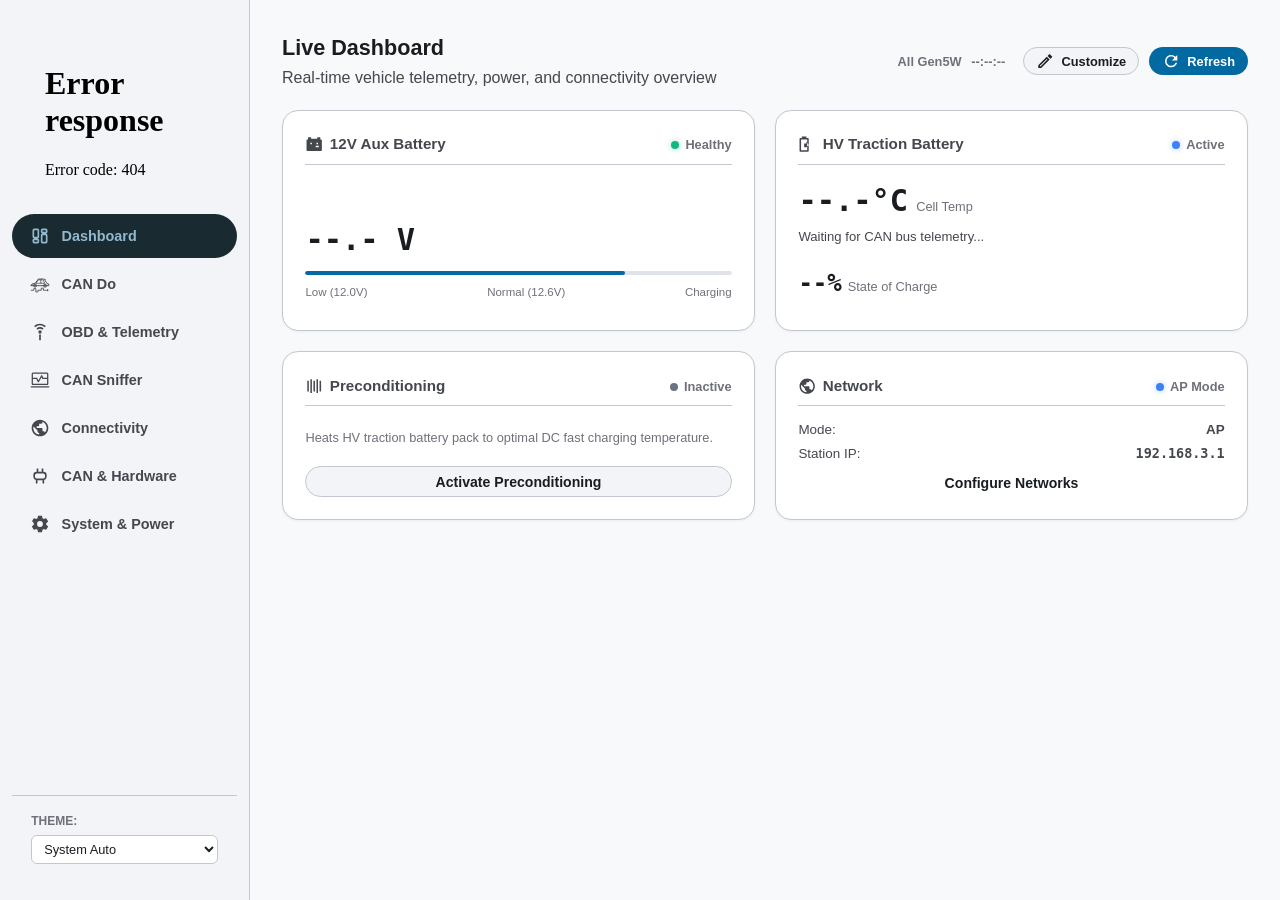
==== commit d53b5874: "chore: it's fun to rename functions." ====
--- a/main/homepage.html
+++ b/main/homepage.html
@@ -16,7 +16,7 @@
 } catch (e) { }
 })();
 </script>
-<style>:root{--md-sys-color-primary:#0369a1;--md-sys-color-on-primary:#ffffff;--md-sys-color-primary-container:#cfe5ff;--md-sys-color-on-primary-container:#001d35;--md-sys-color-secondary:#526070;--md-sys-color-secondary-container:#192B31;--md-sys-color-on-secondary-container:#92B9D0;--md-sys-color-error:#ba1a1a;--md-sys-color-error-container:#ffdad6;--md-sys-color-on-error-container:#410002;--md-sys-color-background:#f8f9fa;--md-sys-color-on-background:#191c20;--md-sys-color-surface:#f8f9fa;--md-sys-color-on-surface:#191c20;--md-sys-color-surface-variant:#e0e3e8;--md-sys-color-on-surface-variant:#44474e;--md-sys-color-outline:#6e7179;--md-sys-color-outline-variant:#c4c7d0;--md-sys-color-surface-container-lowest:#ffffff;--md-sys-color-surface-container-low:#f2f4f7;--md-sys-color-surface-container:#eceef2;--md-sys-color-surface-container-high:#e6e8ed;--md-sys-color-surface-container-highest:#e0e3e8;--primary-color:var(--md-sys-color-primary);--background-color:var(--md-sys-color-background);--card-bg:var(--md-sys-color-surface-container-lowest);--text-color:var(--md-sys-color-on-surface-variant);--text-heading:var(--md-sys-color-on-surface);--text-muted:var(--md-sys-color-outline);--border-color:var(--md-sys-color-outline-variant);--input-bg:var(--md-sys-color-surface-container-lowest);--shadow-sm:0 1px 3px rgba(0,0,0,0.05);--shadow-md:0 4px 14px rgba(0,0,0,0.06);--shadow-lg:0 10px 25px rgba(0,0,0,0.1);--transition:all 0.2s cubic-bezier(0.2,0,0,1);--m3-shape-sm:8px;--m3-shape-md:12px;--m3-shape-lg:16px;--m3-shape-full:9999px;}[data-theme="dark"]{--md-sys-color-primary:#009AC7;--md-sys-color-on-primary:#003257;--md-sys-color-primary-container:#00497a;--md-sys-color-error:#ffb4ab;--md-sys-color-error-container:#93000a;--md-sys-color-background:#111318;--md-sys-color-on-background:#e2e2e6;--md-sys-color-surface:#111318;--md-sys-color-on-surface:#e2e2e6;--md-sys-color-surface-variant:#44474e;--md-sys-color-on-surface-variant:#c4c7d0;--md-sys-color-outline:#8e9099;--md-sys-color-outline-variant:#282d36;--md-sys-color-surface-container-lowest:#0c0e13;--md-sys-color-surface-container-low:#171a20;--md-sys-color-surface-container:#1b1f26;--md-sys-color-surface-container-high:#242932;--md-sys-color-surface-container-highest:#2e3440;--card-bg:var(--md-sys-color-surface-container);--input-bg:var(--md-sys-color-surface-container-low);--shadow-sm:0 1px 3px rgba(0,0,0,0.4);--shadow-md:0 4px 14px rgba(0,0,0,0.5);--shadow-lg:0 10px 25px rgba(0,0,0,0.6);}@media (prefers-color-scheme:dark){:root:not([data-theme="light"]){--md-sys-color-background:#111318;--md-sys-color-surface-container-lowest:#0c0e13;--md-sys-color-surface-container-low:#171a20;--md-sys-color-surface-container:#1b1f26;--md-sys-color-surface-container-high:#242932;--md-sys-color-surface-container-highest:#2e3440;--md-sys-color-outline-variant:#282d36;--md-sys-color-outline:#8e9099;--text-heading:#e2e2e6;--text-color:#c4c7d0;--text-muted:#8e9099;--border-color:#282d36;--card-bg:#1b1f26;--input-bg:#171a20;}}*{box-sizing:border-box;}body{font-family:-apple-system,BlinkMacSystemFont,'Segoe UI',Roboto,Helvetica,Arial,sans-serif;display:flex;background-color:var(--background-color);margin:0;overflow-x:hidden;color:var(--text-color);line-height:1.5;-webkit-font-smoothing:antialiased;}.icon{width:1.15rem;height:1.15rem;display:inline-block;vertical-align:-0.18em;fill:currentColor;flex-shrink:0;}.sidebar button .icon{width:1.25rem;height:1.25rem;}.sidebar{height:100vh;width:250px;background-color:var(--md-sys-color-surface-container-low);border-right:1px solid var(--border-color);padding:1.25rem 0.75rem;position:fixed;overflow-y:auto;display:flex;flex-direction:column;gap:4px;z-index:100;}.sidebar button{background-color:transparent;border:none;cursor:pointer;padding:0.75rem 1.1rem;width:100%;border-radius:var(--m3-shape-full);transition:var(--transition);font-size:0.9rem;font-weight:500;color:var(--md-sys-color-on-surface-variant);display:flex;align-items:center;justify-content:flex-start;gap:0.75rem;}.sidebar button:hover{background-color:var(--md-sys-color-surface-container-high);color:var(--text-heading);}.sidebar button.active{background-color:var(--md-sys-color-secondary-container);color:var(--md-sys-color-on-secondary-container);font-weight:700;}.logo{width:78%;display:block;margin:1.5rem auto 1rem;}.content{margin-left:250px;padding:2rem;width:calc(100% - 250px);max-width:1240px;}.tabcontent{display:none;margin-bottom:2rem;}.section-title{font-size:1.35rem;font-weight:700;margin:0 0 1.25rem;color:var(--text-heading);padding-bottom:0.6rem;border-bottom:1px solid var(--border-color);}.divider{margin:1.5rem 0;border-bottom:1px solid var(--border-color);}input[type="text"],input[type="password"],input[type="number"],select{width:100%;padding:0.6rem 0.85rem;border:1px solid var(--border-color);border-radius:var(--m3-shape-sm);font-size:0.9rem;background-color:var(--input-bg);color:var(--text-heading);outline:none;transition:var(--transition);}input:focus,select:focus{border-color:var(--md-sys-color-primary);}input:disabled,select:disabled{opacity:0.6;cursor:not-allowed;}.slider-container{display:flex;align-items:center;gap:12px;color:var(--text-heading);}input[type="range"]{width:100%;accent-color:var(--md-sys-color-primary);height:6px;border-radius:var(--m3-shape-full);cursor:pointer;}.ha-switch{position:relative;display:inline-block;width:44px;height:24px;margin:0;}.ha-switch input{opacity:0;width:0;height:0;}.ha-slider{position:absolute;cursor:pointer;top:0;left:0;right:0;bottom:0;background-color:var(--md-sys-color-surface-container-highest);border:1px solid var(--border-color);transition:.3s ease;border-radius:24px;}.ha-slider:before{position:absolute;content:"";height:18px;width:18px;left:2px;bottom:2px;background-color:var(--text-muted);transition:.3s cubic-bezier(0.2,0,0,1);border-radius:50%;}.ha-switch input:checked+.ha-slider{background-color:var(--md-sys-color-primary);border-color:var(--md-sys-color-primary);}.ha-switch input:checked+.ha-slider:before{transform:translateX(20px);background-color:#ffffff;}.can-do-save-btn.dirty{animation:can-do-save-pulse 2s infinite alternate ease-in-out;}@keyframes can-do-save-pulse{0%{box-shadow:0 0 0 0 rgba(2,132,199,0.4);}100%{box-shadow:0 0 0 6px rgba(2,132,199,0.25),0 4px 12px rgba(2,132,199,0.4);}}button,.dash-action-btn{padding:0.55rem 1.25rem;border:1px solid transparent;border-radius:var(--m3-shape-full);background-color:var(--md-sys-color-primary);color:#ffffff;font-size:0.88rem;font-weight:600;cursor:pointer;transition:var(--transition);display:inline-flex;align-items:center;justify-content:center;gap:0.45rem;}button:hover,.dash-action-btn:hover{opacity:0.92;transform:translateY(-1px);}button:disabled{opacity:0.5;cursor:not-allowed !important;transform:none;}.dash-outline-btn{border:1px solid var(--border-color);background:var(--md-sys-color-surface-container-low);color:var(--text-heading);border-radius:var(--m3-shape-full);font-weight:600;padding:0.4rem 1rem;}.dash-outline-btn:hover{background:var(--md-sys-color-surface-container);border-color:var(--md-sys-color-primary);color:var(--md-sys-color-primary);}.settings-card{background:var(--md-sys-color-surface-container);border:1px solid var(--border-color);border-radius:12px;overflow:hidden;margin-bottom:1.5rem;}.settings-row{display:flex;justify-content:space-between;align-items:center;padding:14px 16px;border-bottom:1px solid var(--border-color);gap:16px;}.settings-row:last-child{border-bottom:none;}.settings-label{display:flex;flex-direction:column;flex-grow:1;}.settings-title{font-size:0.95rem;font-weight:600;color:var(--text-heading);}.settings-desc{font-size:0.8rem;color:var(--text-muted);margin-top:3px;line-height:1.4;}.settings-control{flex-shrink:0;min-width:150px;display:flex;justify-content:flex-end;align-items:center;}.settings-control input[type="text"],.settings-control input[type="number"],.settings-control select{width:100%;min-width:180px;max-width:250px;margin:0;}.dash-grid{display:grid;grid-template-columns:repeat(auto-fit,minmax(320px,1fr));gap:1.25rem;margin-bottom:1.75rem;}.dash-card{background:var(--card-bg);border:1px solid var(--border-color);border-radius:var(--m3-shape-lg);padding:1.4rem;box-shadow:var(--shadow-sm);display:flex;flex-direction:column;justify-content:space-between;}.dash-card-header{display:flex;justify-content:space-between;align-items:center;font-size:0.95rem;font-weight:700;margin-bottom:0.85rem;padding-bottom:0.5rem;border-bottom:1px solid var(--border-color);}.dash-card-title{display:flex;align-items:center;gap:6px;}.dash-metric-row{display:flex;align-items:baseline;gap:8px;margin-bottom:0.5rem;}.dash-metric-val{font-size:1.9rem;font-weight:800;color:var(--text-heading);font-family:monospace;}.dash-metric-label{font-size:0.8rem;color:var(--text-muted);font-weight:500;}.dash-subtext{font-size:0.82rem;color:var(--text-color);margin-bottom:0.4rem;}.dash-kv-row{display:flex;justify-content:space-between;align-items:center;font-size:0.84rem;margin-bottom:4px;}.dash-progress-track{width:100%;height:8px;background:var(--md-sys-color-surface-container-highest);border-radius:var(--m3-shape-full);overflow:hidden;}.dash-progress-fill{height:100%;border-radius:var(--m3-shape-full);transition:width 0.4s ease;background:var(--md-sys-color-primary);}.dash-status{display:inline-flex;align-items:center;gap:6px;font-size:0.8rem;font-weight:600;color:var(--text-muted);}.status-dot{width:8px;height:8px;border-radius:50%;}.status-dot.green{background-color:#10b981;box-shadow:0 0 6px rgba(16,185,129,0.4);}.status-dot.blue{background-color:#3b82f6;box-shadow:0 0 6px rgba(59,130,246,0.4);}.status-dot.yellow{background-color:#f59e0b;box-shadow:0 0 6px rgba(245,158,11,0.4);}.status-dot.red{background-color:#ef4444;box-shadow:0 0 6px rgba(239,68,68,0.4);}.status-dot.gray{background-color:#6b7280;}.can-do-header-title{display:inline-flex;align-items:center;gap:0.65rem;margin-top:0.5rem;}.can-do-header-icon{width:2.1rem;height:2.1rem;color:var(--md-sys-color-primary);flex-shrink:0;}.can-do-rule-card{background:var(--md-sys-color-surface-container) !important;border:1px solid var(--border-color) !important;border-radius:12px;padding:1.25rem;margin-bottom:1.5rem;box-shadow:var(--shadow-sm);}.can-do-flow-timeline{position:relative;margin-left:12px;padding-left:24px;border-left:2px solid rgba(255,255,255,0.08);display:flex;flex-direction:column;gap:12px;margin-top:1rem;margin-bottom:1rem;}.can-do-flow-node{position:absolute;left:-33px;top:14px;width:20px;height:20px;border-radius:50%;background:var(--card-bg);border:2px solid var(--node-color,var(--md-sys-color-primary));display:flex;align-items:center;justify-content:center;font-size:0.65rem;}.node-trigger{--node-color:#f97316;}.node-condition{--node-color:#38bdf8;}.node-action{--node-color:#34d399;}.can-do-trigger-item,.can-do-condition-item,.can-do-action-item,.can-do-condition-group,.can-do-choose-block,.can-do-ifthen-block{background:var(--card-bg) !important;border:1px solid var(--border-color) !important;border-radius:12px !important;padding:0 !important;margin-bottom:0.65rem;overflow:hidden;transition:border-color 0.2s cubic-bezier(0.2,0,0,1),box-shadow 0.2s cubic-bezier(0.2,0,0,1);box-shadow:0 1px 3px rgba(0,0,0,0.04) !important;}.can-do-trigger-item:hover,.can-do-condition-item:hover,.can-do-action-item:hover,.can-do-condition-group:hover,.can-do-choose-block:hover,.can-do-ifthen-block:hover{border-color:rgba(127,127,127,0.4) !important;}.can-do-subitem-header{display:flex;justify-content:space-between;align-items:center;padding:0.65rem 1rem !important;background:var(--md-sys-color-surface-container-low);border-bottom:1px solid var(--border-color);min-height:46px;box-sizing:border-box;user-select:none;transition:background 0.15s ease;}.can-do-subitem-header:hover{background:rgba(127,127,127,0.08);}.can-do-item-chevron{display:inline-flex;align-items:center;justify-content:center;font-size:0.72rem;color:var(--text-muted);width:22px;height:22px;border-radius:4px;cursor:pointer;user-select:none;transition:transform 180ms cubic-bezier(0.4,0,0.2,1),color 0.15s,background-color 0.15s;flex-shrink:0;margin-right:2px;}.can-do-item-chevron:hover{color:var(--text-heading);background:rgba(127,127,127,0.15);}.can-do-subitem-collapsed .can-do-item-chevron{transform:rotate(-90deg);}.trig-header{border-left:4px solid #f59e0b;}.cond-header{border-left:4px solid #0284c7;}.act-header{border-left:4px solid #10b981;}.choose-header{border-left:4px solid #8b5cf6 !important;}.can-do-opt-header{display:flex;justify-content:space-between;align-items:center;min-height:38px;margin-bottom:0.6rem;border-bottom:1px solid var(--border-color);border-left:4px solid #8b5cf6;padding:0.45rem 0.75rem;background:var(--md-sys-color-surface-container-low);border-radius:6px 6px 0 0;box-sizing:border-box;}.can-do-branch-header{display:flex;justify-content:space-between;align-items:center;min-height:38px;margin-bottom:0.6rem;border-bottom:1px solid var(--border-color);padding:0.45rem 0.75rem;background:var(--md-sys-color-surface-container-low);border-radius:6px 6px 0 0;box-sizing:border-box;user-select:none;}.can-do-branch-header.if{border-left:4px solid #0284c7;}.can-do-branch-header.then{border-left:4px solid #10b981;}.can-do-branch-header.else{border-left:4px solid #64748b;}.ha-flow-branch-card{background:var(--md-sys-color-surface-container-low) !important;border:1px solid var(--border-color,#383838) !important;border-radius:10px !important;padding:0 0 0.75rem 0 !important;overflow:hidden;margin-bottom:0.75rem !important;box-shadow:var(--shadow-sm);transition:border-color 0.15s ease,background 0.15s ease;}.ha-flow-branch-card .can-do-branch-body{padding:0 0.85rem;}.can-do-ha-pill{display:inline-flex;align-items:center;gap:5px;font-size:0.75rem;font-weight:700;text-transform:uppercase;letter-spacing:0.04em;padding:3px 9px;border-radius:var(--m3-shape-full);}.trig-pill{background:rgba(245,158,11,0.15);color:#d97706;}[data-theme="dark"] .trig-pill{background:rgba(245,158,11,0.2);color:#fbcf24;}.cond-pill{background:rgba(2,132,199,0.15);color:#0284c7;}[data-theme="dark"] .cond-pill{background:rgba(2,132,199,0.2);color:#38bdf8;}.act-pill{background:rgba(16,185,129,0.15);color:#059669;}[data-theme="dark"] .act-pill{background:rgba(16,185,129,0.2);color:#34d399;}.choose-pill{background:rgba(139,92,246,0.15);color:#7c3aed;}.ifthen-pill{background:rgba(14,165,233,0.15);color:#0284c7;}[data-theme="dark"] .ifthen-pill{background:rgba(14,165,233,0.2);color:#38bdf8;}.ifthen-header{border-left:4px solid #0ea5e9 !important;}.ha-flow-card{background:var(--card-bg,#1c1c1e);border:1px solid var(--border-color,#2c2c2e);border-radius:12px;overflow:hidden;margin-bottom:0.8rem;box-shadow:0 1px 3px rgba(0,0,0,0.04);transition:border-color 0.2s ease;}.ha-flow-card:hover{border-color:rgba(127,127,127,0.45);}.ha-flow-branch-card{background:rgba(255,255,255,0.02);border:1px solid var(--border-color,#383838);border-radius:10px;padding:0.75rem 0.85rem;margin-bottom:0.65rem;transition:border-color 0.15s ease,background 0.15s ease;}.ha-flow-branch-card:hover{background:rgba(255,255,255,0.035);border-color:var(--md-sys-color-primary,#0284c7);}.ha-branch-badge{display:inline-flex;align-items:center;gap:4px;font-size:0.74rem;font-weight:700;text-transform:uppercase;letter-spacing:0.03em;padding:2px 7px;border-radius:4px;}.ha-branch-badge.if{background:rgba(2,132,199,0.15);color:#38bdf8;}.ha-branch-badge.then{background:rgba(16,185,129,0.15);color:#34d399;}.ha-branch-badge.else{background:rgba(148,163,184,0.15);color:#94a3b8;}.ha-branch-badge.opt{background:rgba(139,92,246,0.15);color:#a78bfa;}[data-theme="dark"] .choose-pill{background:rgba(139,92,246,0.2);color:#a78bfa;}.can-do-subitem-body{padding:1rem 1.15rem;}.ha-duration-chips{display:flex;gap:6px;flex-wrap:wrap;margin-top:6px;}.ha-duration-chip{background:var(--btn-bg,#262628);border:1px solid var(--border-color,#383838);color:var(--text-secondary,#a1a1aa);font-size:0.73rem;font-weight:600;padding:3px 8px;border-radius:6px;cursor:pointer;transition:all 0.15s ease;user-select:none;}.ha-duration-chip:hover{background:var(--btn-hover,#333336);color:var(--text-primary,#ffffff);border-color:var(--md-sys-color-primary,#0284c7);}.ha-duration-chip.active{background:rgba(16,185,129,0.18);border-color:#10b981;color:#34d399;}.ha-duration-badge{display:inline-flex;align-items:center;gap:4px;background:rgba(16,185,129,0.15);color:#10b981;font-size:0.78rem;font-weight:700;padding:2px 8px;border-radius:4px;letter-spacing:0.02em;}[data-theme="dark"] .ha-duration-badge{background:rgba(16,185,129,0.2);color:#34d399;}.system-button.can-do-subitem-btn,.system-button.can-do-btn-move,.system-button.can-do-btn-more{background:transparent !important;border:1px solid transparent !important;color:var(--text-muted) !important;padding:5px 8px !important;min-width:32px !important;height:32px !important;border-radius:var(--m3-shape-full) !important;font-size:0.85rem !important;display:inline-flex !important;align-items:center !important;justify-content:center !important;cursor:pointer !important;box-shadow:none !important;transition:all 0.15s ease !important;}.system-button.can-do-subitem-btn:hover,.system-button.can-do-btn-move:hover,.system-button.can-do-btn-more:hover{background:var(--md-sys-color-surface-container-high) !important;color:var(--text-heading) !important;transform:none !important;}.system-button.can-do-btn-sim-trig,.system-button.can-do-btn-test-cond,.system-button.can-do-btn-test-act{border:1px solid var(--border-color) !important;background:var(--input-bg) !important;color:var(--text-heading) !important;padding:4px 10px !important;height:28px !important;font-size:0.76rem !important;font-weight:600 !important;}.system-button.can-do-btn-sim-trig:hover,.system-button.can-do-btn-test-cond:hover,.system-button.can-do-btn-test-act:hover{border-color:var(--md-sys-color-primary) !important;color:var(--md-sys-color-primary) !important;}.hidden{display:none !important;}.ha-days-picker{display:flex;gap:6px;flex-wrap:wrap;width:100%;}.ha-day-checkbox{display:inline-flex;align-items:center;justify-content:center;border:1px solid var(--border-color,#383838);border-radius:6px;padding:4px 8px;font-size:0.76rem;font-weight:700;text-transform:uppercase;color:var(--text-muted,#94a3b8);background:var(--input-bg,#262626);cursor:pointer;user-select:none;transition:all 0.15s ease;}.ha-day-checkbox:hover{border-color:var(--md-sys-color-primary,#0284c7);color:var(--text-heading,#fff);}.ha-day-checkbox input{display:none;}.ha-day-checkbox.active{background:rgba(2,132,199,0.2);border-color:var(--md-sys-color-primary,#0284c7);color:#38bdf8;}.ha-form-card{background:var(--card-bg,#1c1c1e);border:1px solid var(--border-color,#2c2c2e);border-radius:var(--m3-shape-md,12px);padding:1rem 1.15rem;margin-bottom:1rem;box-shadow:var(--shadow-sm,0 1px 3px rgba(0,0,0,0.12));transition:border-color 0.2s ease,box-shadow 0.2s ease;}.ha-form-card:hover{border-color:var(--md-sys-color-primary,#0284c7);}.ha-form-card-header{display:flex;justify-content:space-between;align-items:center;cursor:pointer;user-select:none;}.ha-form-card-title{display:flex;align-items:center;gap:0.6rem;font-size:0.95rem;font-weight:700;color:var(--text-heading,#fff);}.ha-form-badge{font-size:0.72rem;font-weight:600;padding:2px 8px;border-radius:9999px;background:rgba(2,132,199,0.14);color:#38bdf8;border:1px solid rgba(2,132,199,0.28);}.ha-form-grid{display:flex;flex-direction:column;gap:0.85rem;margin-top:0.85rem;}.ha-form-row{display:flex;align-items:flex-start;justify-content:space-between;gap:1.25rem;padding:0.65rem 0.8rem;background:rgba(255,255,255,0.02);border:1px solid var(--border-color,#2c2c2e);border-radius:8px;transition:background 0.15s ease,border-color 0.15s ease;}.ha-form-row:hover{background:rgba(255,255,255,0.035);border-color:rgba(255,255,255,0.15);}.ha-form-label-col{display:flex;flex-direction:column;gap:0.2rem;flex:1;min-width:180px;}.ha-form-label{font-size:0.86rem;font-weight:600;color:var(--text-heading,#fff);display:flex;align-items:center;gap:0.4rem;}.ha-form-sublabel{font-size:0.75rem;color:var(--text-muted,#94a3b8);line-height:1.35;}.ha-form-control-col{display:flex;flex-direction:column;align-items:flex-end;gap:0.4rem;flex:1.2;max-width:480px;width:100%;}.ha-form-select,.ha-form-input{width:100%;box-sizing:border-box;background:var(--input-bg,#262626);color:var(--text-heading,#fff);border:1px solid var(--border-color,#383838);border-radius:8px;padding:0.6rem 0.85rem;font-size:0.86rem;font-weight:500;outline:none;transition:border-color 0.2s ease,box-shadow 0.2s ease;}.ha-form-select:focus,.ha-form-input:focus{border-color:var(--md-sys-color-primary,#0284c7);box-shadow:0 0 0 2px rgba(2,132,199,0.25);}.ha-badge-pill-btn{background:transparent;border:1px solid var(--border-color,#383838);color:var(--text-muted,#94a3b8);border-radius:6px;padding:3px 8px;font-size:0.74rem;font-weight:600;cursor:pointer;display:inline-flex;align-items:center;gap:0.3rem;transition:all 0.15s ease;}.ha-badge-pill-btn:hover{color:var(--text-heading,#fff);border-color:var(--md-sys-color-primary,#0284c7);}.can-do-ha-menu{position:absolute;z-index:999999;background:var(--card-bg);border:1px solid var(--border-color);border-radius:8px;box-shadow:var(--shadow-lg);padding:4px 0;min-width:190px;backdrop-filter:blur(8px);}.can-do-ha-menu-item{padding:8px 14px;display:flex;align-items:center;gap:10px;font-weight:500;cursor:pointer;font-size:0.84rem;color:var(--text-heading);transition:background-color 0.12s ease;}.can-do-ha-menu-item:hover{background:var(--md-sys-color-surface-container-high);}.can-do-ha-menu-item.danger{color:var(--md-sys-color-error);}.can-do-ha-menu-item.danger:hover{background:rgba(239,68,68,0.1);}.can-do-ha-menu-divider{height:1px;background:var(--border-color);margin:4px 0;}.ha-segmented-group{display:inline-flex;background:rgba(255,255,255,0.04);border:1px solid var(--border-color);border-radius:8px;padding:3px;gap:2px;width:100%;}.ha-segmented-group button{flex:1;background:transparent;border:none;border-radius:6px;padding:6px 10px;font-size:0.8rem;font-weight:600;color:var(--text-muted);}.ha-segmented-group button.active{background:var(--md-sys-color-primary);color:#ffffff;box-shadow:0 1px 4px rgba(0,0,0,0.3);}.can-do-ha-menu{position:absolute;z-index:9999;background:var(--card-bg);border:1px solid var(--border-color);border-radius:8px;box-shadow:var(--shadow-lg);padding:4px 0;min-width:175px;}.can-do-menu-item{padding:7px 12px;display:flex;align-items:center;gap:9px;font-weight:500;cursor:pointer;font-size:0.85rem;}.can-do-menu-item:hover{background:var(--md-sys-color-surface-container-high);}.can-do-menu-item.danger{color:#ef4444;}.console-window{background-color:#111111;border:1px solid #333333;border-radius:8px;padding:12px;height:400px;overflow-y:auto;font-family:monospace;font-size:0.85rem;color:#e0e0e0;box-shadow:inset 0 2px 4px rgba(0,0,0,0.5);}.log-row{display:flex;gap:12px;border-bottom:1px solid #222222;padding:2px 0;}.log-row:hover{background-color:#1a1a1a;}.log-time{color:#6b7280;width:60px;flex-shrink:0;}.log-type{color:#3b82f6;width:50px;flex-shrink:0;}.log-id{color:#f59e0b;width:60px;flex-shrink:0;font-weight:bold;}.log-len{color:#10b981;width:30px;flex-shrink:0;}.log-data{color:#e5e7eb;flex-grow:1;word-break:break-all;}#can_flt_table{width:100%;border-collapse:collapse;background:var(--md-sys-color-surface-container-low);border-radius:12px;overflow:hidden;border:1px solid var(--border-color);margin-top:0.5rem;}#can_flt_table th{background:var(--md-sys-color-surface-container);font-size:0.75rem;color:var(--text-muted);padding:12px 16px;text-align:left;}#can_flt_table td{padding:10px 16px;border-bottom:1px solid var(--border-color);font-size:0.85rem;}#can_flt_table input{width:100%;box-sizing:border-box;}.notification-container{position:fixed !important;bottom:1.5rem !important;left:50% !important;transform:translateX(-50%) translateY(20px) scale(0.96);z-index:999999 !important;padding:10px 16px;font-weight:500;font-size:0.85rem;display:none;border-radius:8px;background:var(--md-sys-color-surface-container-highest) !important;color:var(--text-heading) !important;border-left:4px solid var(--toast-accent,#3b82f6) !important;box-shadow:0 10px 25px rgba(0,0,0,0.3);opacity:0;transition:transform 0.25s cubic-bezier(0.2,0,0,1),opacity 0.25s ease;}.notification-container.show{display:flex !important;opacity:1;transform:translateX(-50%) translateY(0) scale(1);}@media (max-width:768px){.sidebar{width:100%;height:auto;position:relative;border-right:none;border-bottom:1px solid var(--border-color);}.content{margin-left:0;width:100%;padding:1rem;}.settings-row{flex-direction:column;align-items:flex-start;}.settings-control{width:100%;justify-content:flex-start;margin-top:8px;}}.ha-add-element-dialog-overlay{position:fixed;inset:0;z-index:1000000;background:rgba(0,0,0,0.55);backdrop-filter:blur(4px);display:flex;align-items:center;justify-content:center;padding:1rem;animation:haFadeIn 0.15s ease-out;}@keyframes haFadeIn{from{opacity:0;}to{opacity:1;}}.ha-add-element-dialog{width:100%;max-width:640px;max-height:85vh;background:var(--card-bg);border:1px solid var(--border-color);border-radius:16px;box-shadow:var(--shadow-lg);display:flex;flex-direction:column;overflow:hidden;animation:haSlideUp 0.18s cubic-bezier(0.2,0,0,1);}@keyframes haSlideUp{from{transform:translateY(12px) scale(0.98);opacity:0;}to{transform:translateY(0) scale(1);opacity:1;}}.ha-dialog-header{padding:1.1rem 1.25rem 0.8rem 1.25rem;display:flex;flex-direction:column;gap:0.75rem;border-bottom:1px solid var(--border-color);background:var(--md-sys-color-surface-container-low);}.ha-dialog-header-top{display:flex;align-items:center;justify-content:space-between;}.ha-dialog-title-wrap{display:flex;align-items:center;gap:0.6rem;}.ha-dialog-title{margin:0;font-size:1.12rem;font-weight:600;color:var(--text-heading);}.ha-dialog-close-btn{background:transparent !important;border:none !important;color:var(--text-muted) !important;font-size:1.1rem !important;width:32px !important;height:32px !important;border-radius:50% !important;cursor:pointer !important;display:inline-flex !important;align-items:center !important;justify-content:center !important;padding:0 !important;box-shadow:none !important;}.ha-dialog-close-btn:hover{background:var(--md-sys-color-surface-container-high) !important;color:var(--text-heading) !important;}.ha-dialog-search-wrap{position:relative;display:flex;align-items:center;}.ha-dialog-search-icon{position:absolute;left:12px;color:var(--text-muted);pointer-events:none;width:16px;height:16px;}.ha-dialog-search-input{width:100%;padding:9px 12px 9px 36px !important;border-radius:var(--m3-shape-full) !important;border:1px solid var(--border-color) !important;background:var(--input-bg) !important;font-size:0.9rem !important;color:var(--text-heading) !important;outline:none;box-sizing:border-box;transition:border-color 0.2s ease,box-shadow 0.2s ease;}.ha-dialog-search-input:focus{border-color:var(--md-sys-color-primary) !important;box-shadow:0 0 0 2px rgba(3,105,161,0.2);}.ha-dialog-body{padding:1rem 1.25rem;overflow-y:auto;flex-grow:1;display:flex;flex-direction:column;gap:1.25rem;}.ha-dialog-breadcrumbs{display:flex;align-items:center;gap:6px;font-size:0.82rem;color:var(--text-muted);padding:0 2px 4px 2px;overflow-x:auto;white-space:nowrap;}.ha-dialog-crumb-btn{background:transparent !important;border:none !important;padding:3px 8px !important;border-radius:6px !important;font-size:0.8rem !important;font-weight:600 !important;color:var(--md-sys-color-primary) !important;cursor:pointer !important;box-shadow:none !important;display:inline-flex !important;align-items:center !important;gap:4px !important;}.ha-dialog-crumb-btn:hover{background:var(--md-sys-color-surface-container-high) !important;color:var(--text-heading) !important;}.ha-dialog-crumb-current{font-weight:700;color:var(--text-heading);padding:3px 6px;}.ha-dialog-domain-grid{display:grid;grid-template-columns:repeat(auto-fill,minmax(260px,1fr));gap:0.8rem;}.ha-dialog-domain-card{display:flex;align-items:center;gap:0.85rem;padding:0.9rem 1rem;background:var(--md-sys-color-surface-container-lowest);border:1px solid var(--border-color);border-radius:12px;cursor:pointer;transition:all 0.18s cubic-bezier(0.2,0,0,1);user-select:none;text-align:left;position:relative;}.ha-dialog-domain-card:hover{border-color:var(--md-sys-color-primary);background:var(--md-sys-color-surface-container-high);transform:translateY(-2px);box-shadow:0 4px 12px rgba(0,0,0,0.1);}.ha-dialog-domain-icon-box{width:44px;height:44px;border-radius:10px;display:flex;align-items:center;justify-content:center;flex-shrink:0;font-size:1.3rem;background:rgba(2,132,199,0.12);color:var(--md-sys-color-primary);}.ha-dialog-domain-content{display:flex;flex-direction:column;overflow:hidden;flex-grow:1;}.ha-dialog-domain-title{font-size:0.94rem;font-weight:700;color:var(--text-heading);display:flex;align-items:center;justify-content:space-between;}.ha-dialog-domain-desc{font-size:0.75rem;color:var(--text-muted);margin-top:3px;line-height:1.35;}.ha-dialog-domain-count{font-size:0.72rem;font-weight:700;padding:2px 7px;border-radius:var(--m3-shape-full);background:var(--md-sys-color-surface-container-high);color:var(--text-muted);}.ha-target-state-chips{display:flex;flex-wrap:wrap;gap:4px;margin-top:6px;}.ha-target-state-chip{background:var(--md-sys-color-surface-container-high);border:1px solid var(--border-color);color:var(--text-heading);font-size:0.72rem;font-weight:600;padding:3px 8px;border-radius:6px;cursor:pointer;transition:all 0.15s ease;user-select:none;}.ha-target-state-chip:hover{border-color:var(--md-sys-color-primary);background:var(--md-sys-color-primary);color:#ffffff;}.ha-dialog-category-section{display:flex;flex-direction:column;gap:0.5rem;}.ha-dialog-category-label{font-size:0.76rem;font-weight:700;text-transform:uppercase;letter-spacing:0.05em;color:var(--text-muted);padding-left:2px;}.ha-dialog-items-grid{display:grid;grid-template-columns:repeat(auto-fill,minmax(260px,1fr));gap:0.6rem;}.ha-dialog-item-card{display:flex;align-items:center;gap:0.75rem;padding:0.75rem 0.9rem;background:var(--md-sys-color-surface-container-lowest);border:1px solid var(--border-color);border-radius:10px;cursor:pointer;transition:all 0.15s cubic-bezier(0.2,0,0,1);user-select:none;text-align:left;}.ha-dialog-item-card:hover{border-color:var(--md-sys-color-primary);background:var(--md-sys-color-surface-container-high);transform:translateY(-1px);box-shadow:0 2px 8px rgba(0,0,0,0.08);}.ha-dialog-item-icon-box{width:36px;height:36px;border-radius:8px;display:flex;align-items:center;justify-content:center;flex-shrink:0;font-size:1.15rem;}.ha-dialog-item-icon-box.trig-icon{background:rgba(245,158,11,0.12);color:#d97706;}[data-theme="dark"] .ha-dialog-item-icon-box.trig-icon{background:rgba(245,158,11,0.2);color:#fbbf24;}.ha-dialog-item-icon-box.cond-icon{background:rgba(2,132,199,0.12);color:#0284c7;}[data-theme="dark"] .ha-dialog-item-icon-box.cond-icon{background:rgba(2,132,199,0.2);color:#38bdf8;}.ha-dialog-item-icon-box.act-icon{background:rgba(16,185,129,0.12);color:#059669;}[data-theme="dark"] .ha-dialog-item-icon-box.act-icon{background:rgba(16,185,129,0.2);color:#34d399;}.ha-dialog-item-content{display:flex;flex-direction:column;overflow:hidden;flex-grow:1;}.ha-dialog-item-title{font-size:0.88rem;font-weight:600;color:var(--text-heading);white-space:nowrap;overflow:hidden;text-overflow:ellipsis;}.ha-dialog-item-desc{font-size:0.74rem;color:var(--text-muted);white-space:nowrap;overflow:hidden;text-overflow:ellipsis;margin-top:1px;}.ha-dialog-empty{padding:2.5rem 1rem;text-align:center;color:var(--text-muted);font-size:0.9rem;}.can-do-choose-block,.can-do-ifthen-block{border:1px solid var(--border-color) !important;background:var(--card-bg) !important;}.can-do-choose-options-container,.can-do-ifthen-conditions-container,.can-do-ifthen-then-container,.can-do-ifthen-else-container{margin-left:14px !important;padding-left:14px !important;border-left:2px solid var(--border-color) !important;position:relative;}.can-do-choose-option-item{background:var(--md-sys-color-surface-container-low) !important;border:1px solid var(--border-color) !important;border-radius:10px !important;padding:0 0 0.75rem 0 !important;overflow:hidden;margin-bottom:0.75rem;box-shadow:var(--shadow-sm);}.can-do-choose-option-item .can-do-opt-body{padding:0 0.85rem;}.can-do-opt-actions-container{margin-left:14px !important;padding-left:14px !important;border-left:2px dashed var(--border-color) !important;}.can-do-branch-label{font-size:0.78rem;font-weight:700;text-transform:uppercase;letter-spacing:0.04em;display:inline-flex;align-items:center;gap:6px;margin-bottom:0.4rem;}.can-do-section-box{position:relative;background:var(--md-sys-color-surface-container-lowest,rgba(255,255,255,0.015)) !important;border:1px solid var(--border-color,rgba(127,127,127,0.22)) !important;border-left:3px solid var(--border-color,rgba(127,127,127,0.25)) !important;border-radius:12px !important;padding:1rem 1.15rem 0.85rem 1.15rem !important;margin-bottom:1.1rem !important;overflow:visible !important;transition:border-color 0.2s ease,box-shadow 0.2s ease;}.can-do-section-box.trig-section{border-left-color:#f59e0b !important;}.can-do-section-box.cond-section{border-left-color:#0284c7 !important;}.can-do-section-box.act-section{border-left-color:#10b981 !important;}.can-do-section-box.off-act-section{border-left-color:#ef4444 !important;}.can-do-section-box:hover{border-color:rgba(127,127,127,0.4) !important;}.can-do-section-box.trig-section:hover{border-left-color:#fbbf24 !important;}.can-do-section-box.cond-section:hover{border-left-color:#38bdf8 !important;}.can-do-section-box.act-section:hover{border-left-color:#34d399 !important;}.can-do-section-title-wrap{display:flex;justify-content:space-between;align-items:center;cursor:pointer;user-select:none;padding-bottom:0.5rem;}.can-do-section-title{display:flex;align-items:center;gap:0.6rem;font-size:0.95rem;font-weight:700;letter-spacing:0.02em;color:var(--text-heading);}.can-do-tree-connect{position:relative;margin-left:8px;padding-left:18px;border-left:2px solid var(--border-color,rgba(127,127,127,0.2));border-bottom-left-radius:12px;}.can-do-preset-toolbar-wrap{display:flex;flex-direction:column;gap:8px;width:100%;}.can-do-preset-action-bar{display:flex;align-items:center;flex-wrap:wrap;gap:8px;margin-top:4px;margin-bottom:2px;}.can-do-preset-action-bar .system-button,.can-do-preset-action-bar .delete-btn{font-size:0.78rem;padding:5px 12px;border-radius:var(--m3-shape-full,9999px);font-weight:600;line-height:1.2;cursor:pointer;transition:all 0.15s ease;}.can-do-trigger-item.selected,.can-do-condition-item.selected,.can-do-action-item.selected,.can-do-condition-group.selected,.can-do-choose-block.selected,.can-do-ifthen-block.selected{border-color:var(--md-sys-color-primary,#0284c7) !important;box-shadow:0 0 0 1px var(--md-sys-color-primary,#0284c7),0 2px 8px rgba(0,0,0,0.12) !important;}.can-do-trigger-item.selected > .can-do-subitem-header,.can-do-condition-item.selected > .can-do-subitem-header,.can-do-action-item.selected > .can-do-subitem-header,.can-do-choose-block.selected > .can-do-subitem-header,.can-do-ifthen-block.selected > .can-do-subitem-header{background:rgba(2,132,199,0.08) !important;border-bottom-color:rgba(2,132,199,0.3) !important;}.can-do-trigger-item.selected > .trig-header{border-left-width:5px !important;border-left-color:#f59e0b !important;}.can-do-condition-item.selected > .cond-header{border-left-width:5px !important;border-left-color:#0284c7 !important;}.can-do-action-item.selected > .act-header{border-left-width:5px !important;border-left-color:#10b981 !important;}.can-do-choose-block.selected > .choose-header{border-left-width:5px !important;border-left-color:#8b5cf6 !important;}.can-do-ifthen-block.selected > .ifthen-header{border-left-width:5px !important;border-left-color:#0ea5e9 !important;}.ha-section-add-btn{display:inline-flex;align-items:center;gap:8px;padding:7px 16px;font-size:0.82rem;font-weight:600;border-radius:var(--m3-shape-full,9999px);border:1px solid var(--border-color);background:var(--input-bg,#262628);color:var(--text-heading);cursor:pointer;transition:all 0.15s ease;user-select:none;margin-top:0.5rem;}.ha-section-add-btn:hover{background:var(--btn-hover,#323235);color:var(--text-primary,#ffffff);border-color:var(--md-sys-color-primary,#0284c7);transform:translateY(-1px);box-shadow:0 2px 5px rgba(0,0,0,0.1);}.ha-section-add-btn:active{transform:translateY(0);}.ha-section-add-btn svg{width:15px;height:15px;fill:currentColor;flex-shrink:0;}.ha-section-add-btn.accent-trig{color:#d97706;background:rgba(245,158,11,0.08);border-color:rgba(245,158,11,0.35);}.ha-section-add-btn.accent-trig:hover{background:rgba(245,158,11,0.18);border-color:#f59e0b;color:#fbbf24;}.ha-section-add-btn.accent-cond{color:#0284c7;background:rgba(2,132,199,0.08);border-color:rgba(2,132,199,0.35);}.ha-section-add-btn.accent-cond:hover{background:rgba(2,132,199,0.18);border-color:#0284c7;color:#38bdf8;}.ha-section-add-btn.accent-act{color:#10b981;background:rgba(16,185,129,0.08);border-color:rgba(16,185,129,0.35);}.ha-section-add-btn.accent-act:hover{background:rgba(16,185,129,0.18);border-color:#10b981;color:#34d399;}.ha-section-add-btn.accent-opt{color:#8b5cf6;background:rgba(139,92,246,0.08);border-color:rgba(139,92,246,0.35);}.ha-section-add-btn.accent-opt:hover{background:rgba(139,92,246,0.18);border-color:#8b5cf6;color:#a78bfa;}.ha-add-element-btn{width:100%;display:inline-flex;align-items:center;justify-content:center;gap:8px;padding:0.65rem 1.25rem;font-size:0.86rem;font-weight:600;letter-spacing:0.015em;cursor:pointer;border-radius:8px;border:1px dashed rgba(127,127,127,0.35);background:rgba(255,255,255,0.03);color:var(--md-sys-color-primary,#0284c7);transition:all 0.2s cubic-bezier(0.2,0,0,1);user-select:none;box-sizing:border-box;outline:none;margin-top:0.5rem;}.ha-add-element-btn:hover{background:rgba(2,132,199,0.1);border-color:var(--md-sys-color-primary,#0284c7);color:var(--text-primary,#ffffff);transform:translateY(-1px);box-shadow:0 2px 6px rgba(0,0,0,0.12);}.ha-add-element-btn:active{transform:translateY(0);box-shadow:none;}.ha-add-element-btn svg{width:16px;height:16px;fill:currentColor;flex-shrink:0;transition:transform 0.2s ease;}.ha-add-element-btn:hover svg{transform:scale(1.15);}.ha-add-element-btn.trig{color:#d97706;border-color:rgba(245,158,11,0.35);background:rgba(245,158,11,0.04);}.ha-add-element-btn.trig:hover{background:rgba(245,158,11,0.12);border-color:#f59e0b;color:#fbbf24;}.ha-add-element-btn.cond{color:#0284c7;border-color:rgba(2,132,199,0.35);background:rgba(2,132,199,0.04);}.ha-add-element-btn.cond:hover{background:rgba(2,132,199,0.12);border-color:#0284c7;color:#38bdf8;}.ha-add-element-btn.act{color:#10b981;border-color:rgba(16,185,129,0.35);background:rgba(16,185,129,0.04);}.ha-add-element-btn.act:hover{background:rgba(16,185,129,0.12);border-color:#10b981;color:#34d399;}.ha-add-element-btn.opt{color:#8b5cf6;border-color:rgba(139,92,246,0.35);background:rgba(139,92,246,0.04);}.ha-add-element-btn.opt:hover{background:rgba(139,92,246,0.12);border-color:#8b5cf6;color:#a78bfa;}.ha-add-element-btn.subitem{padding:0.45rem 0.9rem;font-size:0.8rem;border-radius:6px;margin-top:0.4rem;}@keyframes haHighlightPulse{0%{box-shadow:0 0 0 3px var(--md-sys-color-primary),var(--shadow-md);transform:scale(1.015);}50%{box-shadow:0 0 0 5px rgba(3,105,161,0.35),var(--shadow-lg);}100%{box-shadow:0 1px 3px rgba(0,0,0,0.04);transform:scale(1);}}@keyframes haSlideInDown{from{opacity:0.3;transform:translateY(-16px) scale(0.98);}to{opacity:1;transform:translateY(0) scale(1);}}@keyframes haSlideInUp{from{opacity:0.3;transform:translateY(16px) scale(0.98);}to{opacity:1;transform:translateY(0) scale(1);}}.ha-item-highlight{animation:haHighlightPulse 0.85s cubic-bezier(0.2,0,0,1) !important;}.ha-item-move-up{animation:haSlideInDown 0.45s cubic-bezier(0.2,0,0,1) !important;}.ha-item-move-down{animation:haSlideInUp 0.45s cubic-bezier(0.2,0,0,1) !important;}.ha-item-duplicate{animation:haSlideInDown 0.55s cubic-bezier(0.2,0,0,1),haHighlightPulse 0.85s cubic-bezier(0.2,0,0,1) !important;}.can-do-toggle-switch{position:relative;display:inline-flex;align-items:center;cursor:pointer;user-select:none;}.can-do-toggle-switch input{position:absolute;opacity:0;width:0;height:0;margin:0;pointer-events:none;}.can-do-toggle-track{position:relative;display:inline-block;width:42px;height:22px;border-radius:22px;transition:all 0.2s ease-in-out;pointer-events:none;box-sizing:border-box;}.can-do-toggle-track.active{background-color:var(--md-sys-color-primary,#0284c7);border:2px solid var(--md-sys-color-primary,#0284c7);}.can-do-toggle-track.paused{background-color:var(--md-sys-color-surface-container-highest,#2a2c30);border:2px solid var(--border-color,#555960);}.can-do-toggle-thumb{position:absolute;height:14px;width:14px;bottom:2px;border-radius:50%;transition:transform 0.2s cubic-bezier(0.4,0,0.2,1),background-color 0.2s ease;box-shadow:0 1px 3px rgba(0,0,0,0.4);pointer-events:none;}.can-do-toggle-track.active .can-do-toggle-thumb{transform:translateX(20px);background-color:#ffffff;}.can-do-toggle-track.paused .can-do-toggle-thumb{transform:translateX(2px);background-color:var(--text-muted,#9ca3af);}.ha-save-fab{position:fixed !important;bottom:24px !important;right:28px !important;z-index:99999 !important;display:inline-flex !important;align-items:center !important;justify-content:center !important;gap:8px !important;height:48px !important;min-width:48px !important;padding:0 20px !important;border-radius:24px !important;background-color:var(--md-sys-color-primary,#0284c7) !important;color:#ffffff !important;font-size:0.92rem !important;font-weight:600 !important;letter-spacing:0.3px !important;box-shadow:0 4px 14px rgba(0,0,0,0.35),0 2px 6px rgba(0,0,0,0.2) !important;cursor:pointer !important;border:none !important;outline:none !important;opacity:0 !important;pointer-events:none !important;transform:translateY(20px) scale(0.9) !important;transition:opacity 0.25s cubic-bezier(0.2,0,0,1),transform 0.25s cubic-bezier(0.2,0,0,1),box-shadow 0.2s ease,filter 0.2s ease !important;}.ha-save-fab.dirty{opacity:1 !important;pointer-events:auto !important;transform:translateY(0) scale(1) !important;animation:ha-fab-dirty-glow 1.8s infinite alternate ease-in-out !important;}.ha-save-fab.dirty:hover{transform:translateY(-2px) scale(1.05) !important;box-shadow:0 6px 20px rgba(0,0,0,0.45),0 3px 8px rgba(0,0,0,0.25) !important;filter:brightness(1.08) !important;}.ha-save-fab.dirty:active{transform:translateY(0) scale(0.96) !important;}@keyframes ha-fab-dirty-glow{0%{box-shadow:0 4px 14px rgba(2,132,199,0.4),0 0 0 0 rgba(2,132,199,0.4) !important;}100%{box-shadow:0 6px 24px rgba(2,132,199,0.7),0 0 0 5px rgba(2,132,199,0.3) !important;}}</style>
+<style>:root{--md-sys-color-primary:#0369a1;--md-sys-color-on-primary:#ffffff;--md-sys-color-primary-container:#cfe5ff;--md-sys-color-on-primary-container:#001d35;--md-sys-color-secondary:#526070;--md-sys-color-secondary-container:#192B31;--md-sys-color-on-secondary-container:#92B9D0;--md-sys-color-error:#ba1a1a;--md-sys-color-error-container:#ffdad6;--md-sys-color-on-error-container:#410002;--md-sys-color-background:#f8f9fa;--md-sys-color-on-background:#191c20;--md-sys-color-surface:#f8f9fa;--md-sys-color-on-surface:#191c20;--md-sys-color-surface-variant:#e0e3e8;--md-sys-color-on-surface-variant:#44474e;--md-sys-color-outline:#6e7179;--md-sys-color-outline-variant:#c4c7d0;--md-sys-color-surface-container-lowest:#ffffff;--md-sys-color-surface-container-low:#f2f4f7;--md-sys-color-surface-container:#eceef2;--md-sys-color-surface-container-high:#e6e8ed;--md-sys-color-surface-container-highest:#e0e3e8;--primary-color:var(--md-sys-color-primary);--background-color:var(--md-sys-color-background);--card-bg:var(--md-sys-color-surface-container-lowest);--text-color:var(--md-sys-color-on-surface-variant);--text-heading:var(--md-sys-color-on-surface);--text-muted:var(--md-sys-color-outline);--border-color:var(--md-sys-color-outline-variant);--input-bg:var(--md-sys-color-surface-container-lowest);--shadow-sm:0 1px 3px rgba(0,0,0,0.05);--shadow-md:0 4px 14px rgba(0,0,0,0.06);--shadow-lg:0 10px 25px rgba(0,0,0,0.1);--transition:all 0.2s cubic-bezier(0.2,0,0,1);--m3-shape-sm:8px;--m3-shape-md:12px;--m3-shape-lg:16px;--m3-shape-full:9999px;}[data-theme="dark"]{--md-sys-color-primary:#009AC7;--md-sys-color-on-primary:#003257;--md-sys-color-primary-container:#00497a;--md-sys-color-error:#ffb4ab;--md-sys-color-error-container:#93000a;--md-sys-color-background:#111318;--md-sys-color-on-background:#e2e2e6;--md-sys-color-surface:#111318;--md-sys-color-on-surface:#e2e2e6;--md-sys-color-surface-variant:#44474e;--md-sys-color-on-surface-variant:#c4c7d0;--md-sys-color-outline:#8e9099;--md-sys-color-outline-variant:#282d36;--md-sys-color-surface-container-lowest:#0c0e13;--md-sys-color-surface-container-low:#171a20;--md-sys-color-surface-container:#1b1f26;--md-sys-color-surface-container-high:#242932;--md-sys-color-surface-container-highest:#2e3440;--card-bg:var(--md-sys-color-surface-container);--input-bg:var(--md-sys-color-surface-container-low);--shadow-sm:0 1px 3px rgba(0,0,0,0.4);--shadow-md:0 4px 14px rgba(0,0,0,0.5);--shadow-lg:0 10px 25px rgba(0,0,0,0.6);}@media (prefers-color-scheme:dark){:root:not([data-theme="light"]){--md-sys-color-background:#111318;--md-sys-color-surface-container-lowest:#0c0e13;--md-sys-color-surface-container-low:#171a20;--md-sys-color-surface-container:#1b1f26;--md-sys-color-surface-container-high:#242932;--md-sys-color-surface-container-highest:#2e3440;--md-sys-color-outline-variant:#282d36;--md-sys-color-outline:#8e9099;--text-heading:#e2e2e6;--text-color:#c4c7d0;--text-muted:#8e9099;--border-color:#282d36;--card-bg:#1b1f26;--input-bg:#171a20;}}*{box-sizing:border-box;}body{font-family:-apple-system,BlinkMacSystemFont,'Segoe UI',Roboto,Helvetica,Arial,sans-serif;display:flex;background-color:var(--background-color);margin:0;overflow-x:hidden;color:var(--text-color);line-height:1.5;-webkit-font-smoothing:antialiased;}.icon{width:1.15rem;height:1.15rem;display:inline-block;vertical-align:-0.18em;fill:currentColor;flex-shrink:0;}.sidebar button .icon{width:1.25rem;height:1.25rem;}.sidebar{height:100vh;width:250px;background-color:var(--md-sys-color-surface-container-low);border-right:1px solid var(--border-color);padding:1.25rem 0.75rem;position:fixed;overflow-y:auto;display:flex;flex-direction:column;gap:4px;z-index:100;}.sidebar button{background-color:transparent;border:none;cursor:pointer;padding:0.75rem 1.1rem;width:100%;border-radius:var(--m3-shape-full);transition:var(--transition);font-size:0.9rem;font-weight:500;color:var(--md-sys-color-on-surface-variant);display:flex;align-items:center;justify-content:flex-start;gap:0.75rem;}.sidebar button:hover{background-color:var(--md-sys-color-surface-container-high);color:var(--text-heading);}.sidebar button.active{background-color:var(--md-sys-color-secondary-container);color:var(--md-sys-color-on-secondary-container);font-weight:700;}.logo{width:78%;display:block;margin:1.5rem auto 1rem;}.content{margin-left:250px;padding:2rem;width:calc(100% - 250px);max-width:1240px;}.tabcontent{display:none;margin-bottom:2rem;}.section-title{font-size:1.35rem;font-weight:700;margin:0 0 1.25rem;color:var(--text-heading);padding-bottom:0.6rem;border-bottom:1px solid var(--border-color);}.divider{margin:1.5rem 0;border-bottom:1px solid var(--border-color);}input[type="text"],input[type="password"],input[type="number"],select{width:100%;padding:0.6rem 0.85rem;border:1px solid var(--border-color);border-radius:var(--m3-shape-sm);font-size:0.9rem;background-color:var(--input-bg);color:var(--text-heading);outline:none;transition:var(--transition);}input:focus,select:focus{border-color:var(--md-sys-color-primary);}input:disabled,select:disabled{opacity:0.6;cursor:not-allowed;}.slider-container{display:flex;align-items:center;gap:12px;color:var(--text-heading);}input[type="range"]{width:100%;accent-color:var(--md-sys-color-primary);height:6px;border-radius:var(--m3-shape-full);cursor:pointer;}.ha-switch{position:relative;display:inline-block;width:44px;height:24px;margin:0;}.ha-switch input{opacity:0;width:0;height:0;}.ha-slider{position:absolute;cursor:pointer;top:0;left:0;right:0;bottom:0;background-color:var(--md-sys-color-surface-container-highest);border:1px solid var(--border-color);transition:.3s ease;border-radius:24px;}.ha-slider:before{position:absolute;content:"";height:18px;width:18px;left:2px;bottom:2px;background-color:var(--text-muted);transition:.3s cubic-bezier(0.2,0,0,1);border-radius:50%;}.ha-switch input:checked+.ha-slider{background-color:var(--md-sys-color-primary);border-color:var(--md-sys-color-primary);}.ha-switch input:checked+.ha-slider:before{transform:translateX(20px);background-color:#ffffff;}.can-do-save-btn.dirty{animation:can-do-save-pulse 2s infinite alternate ease-in-out;}@keyframes can-do-save-pulse{0%{box-shadow:0 0 0 0 rgba(2,132,199,0.4);}100%{box-shadow:0 0 0 6px rgba(2,132,199,0.25),0 4px 12px rgba(2,132,199,0.4);}}button,.dash-action-btn{padding:0.55rem 1.25rem;border:1px solid transparent;border-radius:var(--m3-shape-full);background-color:var(--md-sys-color-primary);color:#ffffff;font-size:0.88rem;font-weight:600;cursor:pointer;transition:var(--transition);display:inline-flex;align-items:center;justify-content:center;gap:0.45rem;}button:hover,.dash-action-btn:hover{opacity:0.92;transform:translateY(-1px);}button:disabled{opacity:0.5;cursor:not-allowed !important;transform:none;}.dash-outline-btn{border:1px solid var(--border-color);background:var(--md-sys-color-surface-container-low);color:var(--text-heading);border-radius:var(--m3-shape-full);font-weight:600;padding:0.4rem 1rem;}.dash-outline-btn:hover{background:var(--md-sys-color-surface-container);border-color:var(--md-sys-color-primary);color:var(--md-sys-color-primary);}.settings-card{background:var(--md-sys-color-surface-container);border:1px solid var(--border-color);border-radius:12px;overflow:hidden;margin-bottom:1.5rem;}.settings-row{display:flex;justify-content:space-between;align-items:center;padding:14px 16px;border-bottom:1px solid var(--border-color);gap:16px;}.settings-row:last-child{border-bottom:none;}.settings-label{display:flex;flex-direction:column;flex-grow:1;}.settings-title{font-size:0.95rem;font-weight:600;color:var(--text-heading);}.settings-desc{font-size:0.8rem;color:var(--text-muted);margin-top:3px;line-height:1.4;}.settings-control{flex-shrink:0;min-width:150px;display:flex;justify-content:flex-end;align-items:center;}.settings-control input[type="text"],.settings-control input[type="number"],.settings-control select{width:100%;min-width:180px;max-width:250px;margin:0;}.dash-grid{display:grid;grid-template-columns:repeat(auto-fit,minmax(320px,1fr));gap:1.25rem;margin-bottom:1.75rem;}.dash-card{background:var(--card-bg);border:1px solid var(--border-color);border-radius:var(--m3-shape-lg);padding:1.4rem;box-shadow:var(--shadow-sm);display:flex;flex-direction:column;justify-content:space-between;}.dash-card-header{display:flex;justify-content:space-between;align-items:center;font-size:0.95rem;font-weight:700;margin-bottom:0.85rem;padding-bottom:0.5rem;border-bottom:1px solid var(--border-color);}.dash-card-title{display:flex;align-items:center;gap:6px;}.dash-metric-row{display:flex;align-items:baseline;gap:8px;margin-bottom:0.5rem;}.dash-metric-val{font-size:1.9rem;font-weight:800;color:var(--text-heading);font-family:monospace;}.dash-metric-label{font-size:0.8rem;color:var(--text-muted);font-weight:500;}.dash-subtext{font-size:0.82rem;color:var(--text-color);margin-bottom:0.4rem;}.dash-kv-row{display:flex;justify-content:space-between;align-items:center;font-size:0.84rem;margin-bottom:4px;}.dash-progress-track{width:100%;height:8px;background:var(--md-sys-color-surface-container-highest);border-radius:var(--m3-shape-full);overflow:hidden;}.dash-progress-fill{height:100%;border-radius:var(--m3-shape-full);transition:width 0.4s ease;background:var(--md-sys-color-primary);}.dash-status{display:inline-flex;align-items:center;gap:6px;font-size:0.8rem;font-weight:600;color:var(--text-muted);}.status-dot{width:8px;height:8px;border-radius:50%;}.status-dot.green{background-color:#10b981;box-shadow:0 0 6px rgba(16,185,129,0.4);}.status-dot.blue{background-color:#3b82f6;box-shadow:0 0 6px rgba(59,130,246,0.4);}.status-dot.yellow{background-color:#f59e0b;box-shadow:0 0 6px rgba(245,158,11,0.4);}.status-dot.red{background-color:#ef4444;box-shadow:0 0 6px rgba(239,68,68,0.4);}.status-dot.gray{background-color:#6b7280;}.can-do-header-title{display:inline-flex;align-items:center;gap:0.65rem;margin-top:0.5rem;}.can-do-header-icon{width:2.1rem;height:2.1rem;color:var(--md-sys-color-primary);flex-shrink:0;}.can-do-rule-card{background:var(--md-sys-color-surface-container) !important;border:1px solid var(--border-color) !important;border-radius:12px;padding:1.25rem;margin-bottom:1.5rem;box-shadow:var(--shadow-sm);}.can-do-flow-timeline{position:relative;margin-left:12px;padding-left:24px;border-left:2px solid rgba(255,255,255,0.08);display:flex;flex-direction:column;gap:12px;margin-top:1rem;margin-bottom:1rem;}.can-do-flow-node{position:absolute;left:-33px;top:14px;width:20px;height:20px;border-radius:50%;background:var(--card-bg);border:2px solid var(--node-color,var(--md-sys-color-primary));display:flex;align-items:center;justify-content:center;font-size:0.65rem;}.node-trigger{--node-color:#f97316;}.node-condition{--node-color:#38bdf8;}.node-action{--node-color:#34d399;}.can-do-trigger-item,.can-do-condition-item,.can-do-action-item,.can-do-condition-group,.can-do-choose-block,.can-do-ifthen-block{background:var(--card-bg) !important;border:1px solid var(--border-color) !important;border-radius:12px !important;padding:0 !important;margin-bottom:0.65rem;overflow:hidden;transition:border-color 0.2s cubic-bezier(0.2,0,0,1),box-shadow 0.2s cubic-bezier(0.2,0,0,1);box-shadow:0 1px 3px rgba(0,0,0,0.04) !important;}.can-do-trigger-item:hover,.can-do-condition-item:hover,.can-do-action-item:hover,.can-do-condition-group:hover,.can-do-choose-block:hover,.can-do-ifthen-block:hover{border-color:rgba(127,127,127,0.4) !important;}.can-do-subitem-header{display:flex;justify-content:space-between;align-items:center;padding:0.65rem 1rem !important;background:var(--md-sys-color-surface-container-low);border-bottom:1px solid var(--border-color);min-height:46px;box-sizing:border-box;user-select:none;transition:background 0.15s ease;}.can-do-subitem-header:hover{background:rgba(127,127,127,0.08);}.can-do-item-chevron{display:inline-flex;align-items:center;justify-content:center;font-size:0.72rem;color:var(--text-muted);width:22px;height:22px;border-radius:4px;cursor:pointer;user-select:none;transition:transform 180ms cubic-bezier(0.4,0,0.2,1),color 0.15s,background-color 0.15s;flex-shrink:0;margin-right:2px;}.can-do-item-chevron:hover{color:var(--text-heading);background:rgba(127,127,127,0.15);}.can-do-subitem-collapsed .can-do-item-chevron{transform:rotate(-90deg);}.trig-header{border-left:4px solid #f59e0b;}.cond-header{border-left:4px solid #0284c7;}.act-header{border-left:4px solid #10b981;}.choose-header{border-left:4px solid #8b5cf6 !important;}.can-do-opt-header{display:flex;justify-content:space-between;align-items:center;min-height:38px;margin-bottom:0.6rem;border-bottom:1px solid var(--border-color);border-left:4px solid #8b5cf6;padding:0.45rem 0.75rem;background:var(--md-sys-color-surface-container-low);border-radius:6px 6px 0 0;box-sizing:border-box;}.can-do-branch-header{display:flex;justify-content:space-between;align-items:center;min-height:38px;margin-bottom:0.6rem;border-bottom:1px solid var(--border-color);padding:0.45rem 0.75rem;background:var(--md-sys-color-surface-container-low);border-radius:6px 6px 0 0;box-sizing:border-box;user-select:none;}.can-do-branch-header.if{border-left:4px solid #0284c7;}.can-do-branch-header.then{border-left:4px solid #10b981;}.can-do-branch-header.else{border-left:4px solid #64748b;}.ha-flow-branch-card{background:var(--md-sys-color-surface-container-low) !important;border:1px solid var(--border-color,#383838) !important;border-radius:10px !important;padding:0 0 0.75rem 0 !important;overflow:hidden;margin-bottom:0.75rem !important;box-shadow:var(--shadow-sm);transition:border-color 0.15s ease,background 0.15s ease;}.ha-flow-branch-card .can-do-branch-body{padding:0 0.85rem;}.can-do-ha-pill{display:inline-flex;align-items:center;gap:5px;font-size:0.75rem;font-weight:700;text-transform:uppercase;letter-spacing:0.04em;padding:3px 9px;border-radius:var(--m3-shape-full);}.trig-pill{background:rgba(245,158,11,0.15);color:#d97706;}[data-theme="dark"] .trig-pill{background:rgba(245,158,11,0.2);color:#fbcf24;}.cond-pill{background:rgba(2,132,199,0.15);color:#0284c7;}[data-theme="dark"] .cond-pill{background:rgba(2,132,199,0.2);color:#38bdf8;}.act-pill{background:rgba(16,185,129,0.15);color:#059669;}[data-theme="dark"] .act-pill{background:rgba(16,185,129,0.2);color:#34d399;}.choose-pill{background:rgba(139,92,246,0.15);color:#7c3aed;}.ifthen-pill{background:rgba(14,165,233,0.15);color:#0284c7;}[data-theme="dark"] .ifthen-pill{background:rgba(14,165,233,0.2);color:#38bdf8;}.ifthen-header{border-left:4px solid #0ea5e9 !important;}.ha-flow-card{background:var(--card-bg,#1c1c1e);border:1px solid var(--border-color,#2c2c2e);border-radius:12px;overflow:hidden;margin-bottom:0.8rem;box-shadow:0 1px 3px rgba(0,0,0,0.04);transition:border-color 0.2s ease;}.ha-flow-card:hover{border-color:rgba(127,127,127,0.45);}.ha-flow-branch-card{background:rgba(255,255,255,0.02);border:1px solid var(--border-color,#383838);border-radius:10px;padding:0.75rem 0.85rem;margin-bottom:0.65rem;transition:border-color 0.15s ease,background 0.15s ease;}.ha-flow-branch-card:hover{background:rgba(255,255,255,0.035);border-color:var(--md-sys-color-primary,#0284c7);}.ha-branch-badge{display:inline-flex;align-items:center;gap:4px;font-size:0.74rem;font-weight:700;text-transform:uppercase;letter-spacing:0.03em;padding:2px 7px;border-radius:4px;}.ha-branch-badge.if{background:rgba(2,132,199,0.15);color:#38bdf8;}.ha-branch-badge.then{background:rgba(16,185,129,0.15);color:#34d399;}.ha-branch-badge.else{background:rgba(148,163,184,0.15);color:#94a3b8;}.ha-branch-badge.opt{background:rgba(139,92,246,0.15);color:#a78bfa;}[data-theme="dark"] .choose-pill{background:rgba(139,92,246,0.2);color:#a78bfa;}.can-do-subitem-body{padding:1rem 1.15rem;}.ha-duration-chips{display:flex;gap:6px;flex-wrap:wrap;margin-top:6px;}.ha-duration-chip{background:var(--btn-bg,#262628);border:1px solid var(--border-color,#383838);color:var(--text-secondary,#a1a1aa);font-size:0.73rem;font-weight:600;padding:3px 8px;border-radius:6px;cursor:pointer;transition:all 0.15s ease;user-select:none;}.ha-duration-chip:hover{background:var(--btn-hover,#333336);color:var(--text-primary,#ffffff);border-color:var(--md-sys-color-primary,#0284c7);}.ha-duration-chip.active{background:rgba(16,185,129,0.18);border-color:#10b981;color:#34d399;}.ha-duration-badge{display:inline-flex;align-items:center;gap:4px;background:rgba(16,185,129,0.15);color:#10b981;font-size:0.78rem;font-weight:700;padding:2px 8px;border-radius:4px;letter-spacing:0.02em;}[data-theme="dark"] .ha-duration-badge{background:rgba(16,185,129,0.2);color:#34d399;}.system-button.can-do-subitem-btn,.system-button.can-do-btn-move,.system-button.can-do-btn-more{background:transparent !important;border:1px solid transparent !important;color:var(--text-muted) !important;padding:5px 8px !important;min-width:32px !important;height:32px !important;border-radius:var(--m3-shape-full) !important;font-size:0.85rem !important;display:inline-flex !important;align-items:center !important;justify-content:center !important;cursor:pointer !important;box-shadow:none !important;transition:all 0.15s ease !important;}.system-button.can-do-subitem-btn:hover,.system-button.can-do-btn-move:hover,.system-button.can-do-btn-more:hover{background:var(--md-sys-color-surface-container-high) !important;color:var(--text-heading) !important;transform:none !important;}.system-button.can-do-btn-sim-trig,.system-button.can-do-btn-test-cond,.system-button.can-do-btn-test-act{border:1px solid var(--border-color) !important;background:var(--input-bg) !important;color:var(--text-heading) !important;padding:4px 10px !important;height:28px !important;font-size:0.76rem !important;font-weight:600 !important;}.system-button.can-do-btn-sim-trig:hover,.system-button.can-do-btn-test-cond:hover,.system-button.can-do-btn-test-act:hover{border-color:var(--md-sys-color-primary) !important;color:var(--md-sys-color-primary) !important;}.hidden{display:none !important;}.ha-days-picker{display:flex;gap:6px;flex-wrap:wrap;width:100%;}.ha-day-checkbox{display:inline-flex;align-items:center;justify-content:center;border:1px solid var(--border-color,#383838);border-radius:6px;padding:4px 8px;font-size:0.76rem;font-weight:700;text-transform:uppercase;color:var(--text-muted,#94a3b8);background:var(--input-bg,#262626);cursor:pointer;user-select:none;transition:all 0.15s ease;}.ha-day-checkbox:hover{border-color:var(--md-sys-color-primary,#0284c7);color:var(--text-heading,#fff);}.ha-day-checkbox input{display:none;}.ha-day-checkbox.active{background:rgba(2,132,199,0.2);border-color:var(--md-sys-color-primary,#0284c7);color:#38bdf8;}.ha-form-card{background:var(--card-bg,#1c1c1e);border:1px solid var(--border-color,#2c2c2e);border-radius:var(--m3-shape-md,12px);padding:1rem 1.15rem;margin-bottom:1rem;box-shadow:var(--shadow-sm,0 1px 3px rgba(0,0,0,0.12));transition:border-color 0.2s ease,box-shadow 0.2s ease;}.ha-form-card:hover{border-color:var(--md-sys-color-primary,#0284c7);}.ha-form-card-header{display:flex;justify-content:space-between;align-items:center;cursor:pointer;user-select:none;}.ha-form-card-title{display:flex;align-items:center;gap:0.6rem;font-size:0.95rem;font-weight:700;color:var(--text-heading,#fff);}.ha-form-badge{font-size:0.72rem;font-weight:600;padding:2px 8px;border-radius:9999px;background:rgba(2,132,199,0.14);color:#38bdf8;border:1px solid rgba(2,132,199,0.28);}.ha-form-grid{display:flex;flex-direction:column;gap:0.85rem;margin-top:0.85rem;}.ha-form-row{display:flex;align-items:flex-start;justify-content:space-between;gap:1.25rem;padding:0.65rem 0.8rem;background:rgba(255,255,255,0.02);border:1px solid var(--border-color,#2c2c2e);border-radius:8px;transition:background 0.15s ease,border-color 0.15s ease;}.ha-form-row:hover{background:rgba(255,255,255,0.035);border-color:rgba(255,255,255,0.15);}.ha-form-label-col{display:flex;flex-direction:column;gap:0.2rem;flex:1;min-width:180px;}.ha-form-label{font-size:0.86rem;font-weight:600;color:var(--text-heading,#fff);display:flex;align-items:center;gap:0.4rem;}.ha-form-sublabel{font-size:0.75rem;color:var(--text-muted,#94a3b8);line-height:1.35;}.ha-form-control-col{display:flex;flex-direction:column;align-items:flex-end;gap:0.4rem;flex:1.2;max-width:480px;width:100%;}.ha-form-select,.ha-form-input{width:100%;box-sizing:border-box;background:var(--input-bg,#262626);color:var(--text-heading,#fff);border:1px solid var(--border-color,#383838);border-radius:8px;padding:0.6rem 0.85rem;font-size:0.86rem;font-weight:500;outline:none;transition:border-color 0.2s ease,box-shadow 0.2s ease;}.ha-form-select:focus,.ha-form-input:focus{border-color:var(--md-sys-color-primary,#0284c7);box-shadow:0 0 0 2px rgba(2,132,199,0.25);}.ha-badge-pill-btn{background:transparent;border:1px solid var(--border-color,#383838);color:var(--text-muted,#94a3b8);border-radius:6px;padding:3px 8px;font-size:0.74rem;font-weight:600;cursor:pointer;display:inline-flex;align-items:center;gap:0.3rem;transition:all 0.15s ease;}.ha-badge-pill-btn:hover{color:var(--text-heading,#fff);border-color:var(--md-sys-color-primary,#0284c7);}.can-do-ha-menu{position:absolute;z-index:999999;background:var(--card-bg);border:1px solid var(--border-color);border-radius:8px;box-shadow:var(--shadow-lg);padding:4px 0;min-width:190px;backdrop-filter:blur(8px);}.can-do-ha-menu-item{padding:8px 14px;display:flex;align-items:center;gap:10px;font-weight:500;cursor:pointer;font-size:0.84rem;color:var(--text-heading);transition:background-color 0.12s ease;}.can-do-ha-menu-item:hover{background:var(--md-sys-color-surface-container-high);}.can-do-ha-menu-item.danger{color:var(--md-sys-color-error);}.can-do-ha-menu-item.danger:hover{background:rgba(239,68,68,0.1);}.can-do-ha-menu-divider{height:1px;background:var(--border-color);margin:4px 0;}.ha-segmented-group{display:inline-flex;background:rgba(255,255,255,0.04);border:1px solid var(--border-color);border-radius:8px;padding:3px;gap:2px;width:100%;}.ha-segmented-group button{flex:1;background:transparent;border:none;border-radius:6px;padding:6px 10px;font-size:0.8rem;font-weight:600;color:var(--text-muted);}.ha-segmented-group button.active{background:var(--md-sys-color-primary);color:#ffffff;box-shadow:0 1px 4px rgba(0,0,0,0.3);}.can-do-ha-menu{position:absolute;z-index:9999;background:var(--card-bg);border:1px solid var(--border-color);border-radius:8px;box-shadow:var(--shadow-lg);padding:4px 0;min-width:175px;}.can-do-menu-item{padding:7px 12px;display:flex;align-items:center;gap:9px;font-weight:500;cursor:pointer;font-size:0.85rem;}.can-do-menu-item:hover{background:var(--md-sys-color-surface-container-high);}.can-do-menu-item.danger{color:#ef4444;}.console-window{background-color:#111111;border:1px solid #333333;border-radius:8px;padding:12px;height:400px;overflow-y:auto;font-family:monospace;font-size:0.85rem;color:#e0e0e0;box-shadow:inset 0 2px 4px rgba(0,0,0,0.5);}.log-row{display:flex;gap:12px;border-bottom:1px solid #222222;padding:2px 0;}.log-row:hover{background-color:#1a1a1a;}.log-time{color:#6b7280;width:60px;flex-shrink:0;}.log-type{color:#3b82f6;width:50px;flex-shrink:0;}.log-id{color:#f59e0b;width:60px;flex-shrink:0;font-weight:bold;}.log-len{color:#10b981;width:30px;flex-shrink:0;}.log-data{color:#e5e7eb;flex-grow:1;word-break:break-all;}#can_flt_table{width:100%;border-collapse:collapse;background:var(--md-sys-color-surface-container-low);border-radius:12px;overflow:hidden;border:1px solid var(--border-color);margin-top:0.5rem;}#can_flt_table th{background:var(--md-sys-color-surface-container);font-size:0.75rem;color:var(--text-muted);padding:12px 16px;text-align:left;}#can_flt_table td{padding:10px 16px;border-bottom:1px solid var(--border-color);font-size:0.85rem;}#can_flt_table input{width:100%;box-sizing:border-box;}.notification-container{position:fixed !important;bottom:1.5rem !important;left:50% !important;transform:translateX(-50%) translateY(20px) scale(0.96);z-index:999999 !important;padding:10px 16px;font-weight:500;font-size:0.85rem;display:none;border-radius:8px;background:var(--md-sys-color-surface-container-highest) !important;color:var(--text-heading) !important;border-left:4px solid var(--toast-accent,#3b82f6) !important;box-shadow:0 10px 25px rgba(0,0,0,0.3);opacity:0;transition:transform 0.25s cubic-bezier(0.2,0,0,1),opacity 0.25s ease;}.notification-container.show{display:flex !important;opacity:1;transform:translateX(-50%) translateY(0) scale(1);}@media (max-width:768px){.sidebar{width:100%;height:auto;position:relative;border-right:none;border-bottom:1px solid var(--border-color);}.content{margin-left:0;width:100%;padding:1rem;}.settings-row{flex-direction:column;align-items:flex-start;}.settings-control{width:100%;justify-content:flex-start;margin-top:8px;}}.ha-add-element-dialog-overlay{position:fixed;inset:0;z-index:1000000;background:rgba(0,0,0,0.55);backdrop-filter:blur(4px);display:flex;align-items:center;justify-content:center;padding:1rem;animation:haFadeIn 0.15s ease-out;}@keyframes haFadeIn{from{opacity:0;}to{opacity:1;}}.ha-add-element-dialog{width:100%;max-width:640px;max-height:85vh;background:var(--card-bg);border:1px solid var(--border-color);border-radius:16px;box-shadow:var(--shadow-lg);display:flex;flex-direction:column;overflow:hidden;animation:haSlideUp 0.18s cubic-bezier(0.2,0,0,1);}@keyframes haSlideUp{from{transform:translateY(12px) scale(0.98);opacity:0;}to{transform:translateY(0) scale(1);opacity:1;}}.ha-dialog-header{padding:1.1rem 1.25rem 0.8rem 1.25rem;display:flex;flex-direction:column;gap:0.75rem;border-bottom:1px solid var(--border-color);background:var(--md-sys-color-surface-container-low);}.ha-dialog-header-top{display:flex;align-items:center;justify-content:space-between;}.ha-dialog-title-wrap{display:flex;align-items:center;gap:0.6rem;}.ha-dialog-title{margin:0;font-size:1.12rem;font-weight:600;color:var(--text-heading);}.ha-dialog-close-btn{background:transparent !important;border:none !important;color:var(--text-muted) !important;font-size:1.1rem !important;width:32px !important;height:32px !important;border-radius:50% !important;cursor:pointer !important;display:inline-flex !important;align-items:center !important;justify-content:center !important;padding:0 !important;box-shadow:none !important;}.ha-dialog-close-btn:hover{background:var(--md-sys-color-surface-container-high) !important;color:var(--text-heading) !important;}.ha-dialog-search-wrap{position:relative;display:flex;align-items:center;}.ha-dialog-search-icon{position:absolute;left:12px;color:var(--text-muted);pointer-events:none;width:16px;height:16px;}.ha-dialog-search-input{width:100%;padding:9px 12px 9px 36px !important;border-radius:var(--m3-shape-full) !important;border:1px solid var(--border-color) !important;background:var(--input-bg) !important;font-size:0.9rem !important;color:var(--text-heading) !important;outline:none;box-sizing:border-box;transition:border-color 0.2s ease,box-shadow 0.2s ease;}.ha-dialog-search-input:focus{border-color:var(--md-sys-color-primary) !important;box-shadow:0 0 0 2px rgba(3,105,161,0.2);}.ha-dialog-body{padding:1rem 1.25rem;overflow-y:auto;flex-grow:1;display:flex;flex-direction:column;gap:1.25rem;}.ha-dialog-breadcrumbs{display:flex;align-items:center;gap:6px;font-size:0.82rem;color:var(--text-muted);padding:0 2px 4px 2px;overflow-x:auto;white-space:nowrap;}.ha-dialog-crumb-btn{background:transparent !important;border:none !important;padding:3px 8px !important;border-radius:6px !important;font-size:0.8rem !important;font-weight:600 !important;color:var(--md-sys-color-primary) !important;cursor:pointer !important;box-shadow:none !important;display:inline-flex !important;align-items:center !important;gap:4px !important;}.ha-dialog-crumb-btn:hover{background:var(--md-sys-color-surface-container-high) !important;color:var(--text-heading) !important;}.ha-dialog-crumb-current{font-weight:700;color:var(--text-heading);padding:3px 6px;}.ha-dialog-domain-grid{display:grid;grid-template-columns:repeat(auto-fill,minmax(260px,1fr));gap:0.8rem;}.ha-dialog-domain-card{display:flex;align-items:center;gap:0.85rem;padding:0.9rem 1rem;background:var(--md-sys-color-surface-container-lowest);border:1px solid var(--border-color);border-radius:12px;cursor:pointer;transition:all 0.18s cubic-bezier(0.2,0,0,1);user-select:none;text-align:left;position:relative;}.ha-dialog-domain-card:hover{border-color:var(--md-sys-color-primary);background:var(--md-sys-color-surface-container-high);transform:translateY(-2px);box-shadow:0 4px 12px rgba(0,0,0,0.1);}.ha-dialog-domain-icon-box{width:44px;height:44px;border-radius:10px;display:flex;align-items:center;justify-content:center;flex-shrink:0;font-size:1.3rem;background:rgba(2,132,199,0.12);color:var(--md-sys-color-primary);}.ha-dialog-domain-content{display:flex;flex-direction:column;overflow:hidden;flex-grow:1;}.ha-dialog-domain-title{font-size:0.94rem;font-weight:700;color:var(--text-heading);display:flex;align-items:center;justify-content:space-between;}.ha-dialog-domain-desc{font-size:0.75rem;color:var(--text-muted);margin-top:3px;line-height:1.35;}.ha-dialog-domain-count{font-size:0.72rem;font-weight:700;padding:2px 7px;border-radius:var(--m3-shape-full);background:var(--md-sys-color-surface-container-high);color:var(--text-muted);}.ha-target-state-chips{display:flex;flex-wrap:wrap;gap:4px;margin-top:6px;}.ha-target-state-chip{background:var(--md-sys-color-surface-container-high);border:1px solid var(--border-color);color:var(--text-heading);font-size:0.72rem;font-weight:600;padding:3px 8px;border-radius:6px;cursor:pointer;transition:all 0.15s ease;user-select:none;}.ha-target-state-chip:hover{border-color:var(--md-sys-color-primary);background:var(--md-sys-color-primary);color:#ffffff;}.ha-dialog-category-section{display:flex;flex-direction:column;gap:0.5rem;}.ha-dialog-category-label{font-size:0.76rem;font-weight:700;text-transform:uppercase;letter-spacing:0.05em;color:var(--text-muted);padding-left:2px;}.ha-dialog-items-grid{display:grid;grid-template-columns:repeat(auto-fill,minmax(260px,1fr));gap:0.6rem;}.ha-dialog-item-card{display:flex;align-items:center;gap:0.75rem;padding:0.75rem 0.9rem;background:var(--md-sys-color-surface-container-lowest);border:1px solid var(--border-color);border-radius:10px;cursor:pointer;transition:all 0.15s cubic-bezier(0.2,0,0,1);user-select:none;text-align:left;}.ha-dialog-item-card:hover{border-color:var(--md-sys-color-primary);background:var(--md-sys-color-surface-container-high);transform:translateY(-1px);box-shadow:0 2px 8px rgba(0,0,0,0.08);}.ha-dialog-item-icon-box{width:36px;height:36px;border-radius:8px;display:flex;align-items:center;justify-content:center;flex-shrink:0;font-size:1.15rem;}.ha-dialog-item-icon-box.trig-icon{background:rgba(245,158,11,0.12);color:#d97706;}[data-theme="dark"] .ha-dialog-item-icon-box.trig-icon{background:rgba(245,158,11,0.2);color:#fbbf24;}.ha-dialog-item-icon-box.cond-icon{background:rgba(2,132,199,0.12);color:#0284c7;}[data-theme="dark"] .ha-dialog-item-icon-box.cond-icon{background:rgba(2,132,199,0.2);color:#38bdf8;}.ha-dialog-item-icon-box.act-icon{background:rgba(16,185,129,0.12);color:#059669;}[data-theme="dark"] .ha-dialog-item-icon-box.act-icon{background:rgba(16,185,129,0.2);color:#34d399;}.ha-dialog-item-content{display:flex;flex-direction:column;overflow:hidden;flex-grow:1;}.ha-dialog-item-title{font-size:0.88rem;font-weight:600;color:var(--text-heading);white-space:nowrap;overflow:hidden;text-overflow:ellipsis;}.ha-dialog-item-desc{font-size:0.74rem;color:var(--text-muted);white-space:nowrap;overflow:hidden;text-overflow:ellipsis;margin-top:1px;}.ha-dialog-empty{padding:2.5rem 1rem;text-align:center;color:var(--text-muted);font-size:0.9rem;}.can-do-choose-block,.can-do-ifthen-block{border:1px solid var(--border-color) !important;background:var(--card-bg) !important;}.can-do-choose-options-container,.can-do-ifthen-conditions-container,.can-do-ifthen-then-container,.can-do-ifthen-else-container{margin-left:14px !important;padding-left:14px !important;border-left:2px solid var(--border-color) !important;position:relative;}.can-do-choose-option-item{background:var(--md-sys-color-surface-container-low) !important;border:1px solid var(--border-color) !important;border-radius:10px !important;padding:0 0 0.75rem 0 !important;overflow:hidden;margin-bottom:0.75rem;box-shadow:var(--shadow-sm);}.can-do-choose-option-item .can-do-opt-body{padding:0 0.85rem;}.can-do-opt-actions-container{margin-left:14px !important;padding-left:14px !important;border-left:2px dashed var(--border-color) !important;}.can-do-branch-label{font-size:0.78rem;font-weight:700;text-transform:uppercase;letter-spacing:0.04em;display:inline-flex;align-items:center;gap:6px;margin-bottom:0.4rem;}.can-do-section-box{position:relative;background:var(--md-sys-color-surface-container-lowest,rgba(255,255,255,0.015)) !important;border:1px solid var(--border-color,rgba(127,127,127,0.22)) !important;border-left:3px solid var(--border-color,rgba(127,127,127,0.25)) !important;border-radius:12px !important;padding:1rem 1.15rem 0.85rem 1.15rem !important;margin-bottom:1.1rem !important;overflow:visible !important;transition:border-color 0.2s ease,box-shadow 0.2s ease;}.can-do-section-box.trig-section{border-left-color:#f59e0b !important;}.can-do-section-box.cond-section{border-left-color:#0284c7 !important;}.can-do-section-box.act-section{border-left-color:#10b981 !important;}.can-do-section-box.off-act-section{border-left-color:#ef4444 !important;}.can-do-section-box:hover{border-color:rgba(127,127,127,0.4) !important;}.can-do-section-box.trig-section:hover{border-left-color:#fbbf24 !important;}.can-do-section-box.cond-section:hover{border-left-color:#38bdf8 !important;}.can-do-section-box.act-section:hover{border-left-color:#34d399 !important;}.can-do-section-title-wrap{display:flex;justify-content:space-between;align-items:center;cursor:pointer;user-select:none;padding-bottom:0.5rem;}.can-do-section-title{display:flex;align-items:center;gap:0.6rem;font-size:0.95rem;font-weight:700;letter-spacing:0.02em;color:var(--text-heading);}.can-do-tree-connect{position:relative;margin-left:8px;padding-left:18px;border-left:2px solid var(--border-color,rgba(127,127,127,0.2));border-bottom-left-radius:12px;}.can-do-preset-toolbar-wrap{display:flex;flex-direction:column;gap:8px;width:100%;}.can-do-preset-action-bar{display:flex;align-items:center;flex-wrap:wrap;gap:8px;margin-top:4px;margin-bottom:2px;}.can-do-preset-action-bar .system-button,.can-do-preset-action-bar .delete-btn{font-size:0.78rem;padding:5px 12px;border-radius:var(--m3-shape-full,9999px);font-weight:600;line-height:1.2;cursor:pointer;transition:all 0.15s ease;}.can-do-trigger-item.selected,.can-do-condition-item.selected,.can-do-action-item.selected,.can-do-condition-group.selected,.can-do-choose-block.selected,.can-do-ifthen-block.selected{border-color:var(--md-sys-color-primary,#0284c7) !important;box-shadow:0 0 0 1px var(--md-sys-color-primary,#0284c7),0 2px 8px rgba(0,0,0,0.12) !important;}.can-do-trigger-item.selected>.can-do-subitem-header,.can-do-condition-item.selected>.can-do-subitem-header,.can-do-action-item.selected>.can-do-subitem-header,.can-do-choose-block.selected>.can-do-subitem-header,.can-do-ifthen-block.selected>.can-do-subitem-header{background:rgba(2,132,199,0.08) !important;border-bottom-color:rgba(2,132,199,0.3) !important;}.can-do-trigger-item.selected>.trig-header{border-left-width:5px !important;border-left-color:#f59e0b !important;}.can-do-condition-item.selected>.cond-header{border-left-width:5px !important;border-left-color:#0284c7 !important;}.can-do-action-item.selected>.act-header{border-left-width:5px !important;border-left-color:#10b981 !important;}.can-do-choose-block.selected>.choose-header{border-left-width:5px !important;border-left-color:#8b5cf6 !important;}.can-do-ifthen-block.selected>.ifthen-header{border-left-width:5px !important;border-left-color:#0ea5e9 !important;}.ha-section-add-btn{display:inline-flex;align-items:center;gap:8px;padding:7px 16px;font-size:0.82rem;font-weight:600;border-radius:var(--m3-shape-full,9999px);border:1px solid var(--border-color);background:var(--input-bg,#262628);color:var(--text-heading);cursor:pointer;transition:all 0.15s ease;user-select:none;margin-top:0.5rem;}.ha-section-add-btn:hover{background:var(--btn-hover,#323235);color:var(--text-primary,#ffffff);border-color:var(--md-sys-color-primary,#0284c7);transform:translateY(-1px);box-shadow:0 2px 5px rgba(0,0,0,0.1);}.ha-section-add-btn:active{transform:translateY(0);}.ha-section-add-btn svg{width:15px;height:15px;fill:currentColor;flex-shrink:0;}.ha-section-add-btn.accent-trig{color:#d97706;background:rgba(245,158,11,0.08);border-color:rgba(245,158,11,0.35);}.ha-section-add-btn.accent-trig:hover{background:rgba(245,158,11,0.18);border-color:#f59e0b;color:#fbbf24;}.ha-section-add-btn.accent-cond{color:#0284c7;background:rgba(2,132,199,0.08);border-color:rgba(2,132,199,0.35);}.ha-section-add-btn.accent-cond:hover{background:rgba(2,132,199,0.18);border-color:#0284c7;color:#38bdf8;}.ha-section-add-btn.accent-act{color:#10b981;background:rgba(16,185,129,0.08);border-color:rgba(16,185,129,0.35);}.ha-section-add-btn.accent-act:hover{background:rgba(16,185,129,0.18);border-color:#10b981;color:#34d399;}.ha-section-add-btn.accent-opt{color:#8b5cf6;background:rgba(139,92,246,0.08);border-color:rgba(139,92,246,0.35);}.ha-section-add-btn.accent-opt:hover{background:rgba(139,92,246,0.18);border-color:#8b5cf6;color:#a78bfa;}.ha-add-element-btn{width:100%;display:inline-flex;align-items:center;justify-content:center;gap:8px;padding:0.65rem 1.25rem;font-size:0.86rem;font-weight:600;letter-spacing:0.015em;cursor:pointer;border-radius:8px;border:1px dashed rgba(127,127,127,0.35);background:rgba(255,255,255,0.03);color:var(--md-sys-color-primary,#0284c7);transition:all 0.2s cubic-bezier(0.2,0,0,1);user-select:none;box-sizing:border-box;outline:none;margin-top:0.5rem;}.ha-add-element-btn:hover{background:rgba(2,132,199,0.1);border-color:var(--md-sys-color-primary,#0284c7);color:var(--text-primary,#ffffff);transform:translateY(-1px);box-shadow:0 2px 6px rgba(0,0,0,0.12);}.ha-add-element-btn:active{transform:translateY(0);box-shadow:none;}.ha-add-element-btn svg{width:16px;height:16px;fill:currentColor;flex-shrink:0;transition:transform 0.2s ease;}.ha-add-element-btn:hover svg{transform:scale(1.15);}.ha-add-element-btn.trig{color:#d97706;border-color:rgba(245,158,11,0.35);background:rgba(245,158,11,0.04);}.ha-add-element-btn.trig:hover{background:rgba(245,158,11,0.12);border-color:#f59e0b;color:#fbbf24;}.ha-add-element-btn.cond{color:#0284c7;border-color:rgba(2,132,199,0.35);background:rgba(2,132,199,0.04);}.ha-add-element-btn.cond:hover{background:rgba(2,132,199,0.12);border-color:#0284c7;color:#38bdf8;}.ha-add-element-btn.act{color:#10b981;border-color:rgba(16,185,129,0.35);background:rgba(16,185,129,0.04);}.ha-add-element-btn.act:hover{background:rgba(16,185,129,0.12);border-color:#10b981;color:#34d399;}.ha-add-element-btn.opt{color:#8b5cf6;border-color:rgba(139,92,246,0.35);background:rgba(139,92,246,0.04);}.ha-add-element-btn.opt:hover{background:rgba(139,92,246,0.12);border-color:#8b5cf6;color:#a78bfa;}.ha-add-element-btn.subitem{padding:0.45rem 0.9rem;font-size:0.8rem;border-radius:6px;margin-top:0.4rem;}@keyframes haHighlightPulse{0%{box-shadow:0 0 0 3px var(--md-sys-color-primary),var(--shadow-md);transform:scale(1.015);}50%{box-shadow:0 0 0 5px rgba(3,105,161,0.35),var(--shadow-lg);}100%{box-shadow:0 1px 3px rgba(0,0,0,0.04);transform:scale(1);}}@keyframes haSlideInDown{from{opacity:0.3;transform:translateY(-16px) scale(0.98);}to{opacity:1;transform:translateY(0) scale(1);}}@keyframes haSlideInUp{from{opacity:0.3;transform:translateY(16px) scale(0.98);}to{opacity:1;transform:translateY(0) scale(1);}}.ha-item-highlight{animation:haHighlightPulse 0.85s cubic-bezier(0.2,0,0,1) !important;}.ha-item-move-up{animation:haSlideInDown 0.45s cubic-bezier(0.2,0,0,1) !important;}.ha-item-move-down{animation:haSlideInUp 0.45s cubic-bezier(0.2,0,0,1) !important;}.ha-item-duplicate{animation:haSlideInDown 0.55s cubic-bezier(0.2,0,0,1),haHighlightPulse 0.85s cubic-bezier(0.2,0,0,1) !important;}.can-do-toggle-switch{position:relative;display:inline-flex;align-items:center;cursor:pointer;user-select:none;}.can-do-toggle-switch input{position:absolute;opacity:0;width:0;height:0;margin:0;pointer-events:none;}.can-do-toggle-track{position:relative;display:inline-block;width:42px;height:22px;border-radius:22px;transition:all 0.2s ease-in-out;pointer-events:none;box-sizing:border-box;}.can-do-toggle-track.active{background-color:var(--md-sys-color-primary,#0284c7);border:2px solid var(--md-sys-color-primary,#0284c7);}.can-do-toggle-track.paused{background-color:var(--md-sys-color-surface-container-highest,#2a2c30);border:2px solid var(--border-color,#555960);}.can-do-toggle-thumb{position:absolute;height:14px;width:14px;bottom:2px;border-radius:50%;transition:transform 0.2s cubic-bezier(0.4,0,0.2,1),background-color 0.2s ease;box-shadow:0 1px 3px rgba(0,0,0,0.4);pointer-events:none;}.can-do-toggle-track.active .can-do-toggle-thumb{transform:translateX(20px);background-color:#ffffff;}.can-do-toggle-track.paused .can-do-toggle-thumb{transform:translateX(2px);background-color:var(--text-muted,#9ca3af);}.ha-save-fab{position:fixed !important;bottom:24px !important;right:28px !important;z-index:99999 !important;display:inline-flex !important;align-items:center !important;justify-content:center !important;gap:8px !important;height:48px !important;min-width:48px !important;padding:0 20px !important;border-radius:24px !important;background-color:var(--md-sys-color-primary,#0284c7) !important;color:#ffffff !important;font-size:0.92rem !important;font-weight:600 !important;letter-spacing:0.3px !important;box-shadow:0 4px 14px rgba(0,0,0,0.35),0 2px 6px rgba(0,0,0,0.2) !important;cursor:pointer !important;border:none !important;outline:none !important;opacity:0 !important;pointer-events:none !important;transform:translateY(20px) scale(0.9) !important;transition:opacity 0.25s cubic-bezier(0.2,0,0,1),transform 0.25s cubic-bezier(0.2,0,0,1),box-shadow 0.2s ease,filter 0.2s ease !important;}.ha-save-fab.dirty{opacity:1 !important;pointer-events:auto !important;transform:translateY(0) scale(1) !important;animation:ha-fab-dirty-glow 1.8s infinite alternate ease-in-out !important;}.ha-save-fab.dirty:hover{transform:translateY(-2px) scale(1.05) !important;box-shadow:0 6px 20px rgba(0,0,0,0.45),0 3px 8px rgba(0,0,0,0.25) !important;filter:brightness(1.08) !important;}.ha-save-fab.dirty:active{transform:translateY(0) scale(0.96) !important;}@keyframes ha-fab-dirty-glow{0%{box-shadow:0 4px 14px rgba(2,132,199,0.4),0 0 0 0 rgba(2,132,199,0.4) !important;}100%{box-shadow:0 6px 24px rgba(2,132,199,0.7),0 0 0 5px rgba(2,132,199,0.3) !important;}}</style>
 </head>
 <body onload="Load();">
 <svg xmlns="http://www.w3.org/2000/svg" style="display: none;">
@@ -641,7 +641,7 @@
 disabled style="margin-top: 1rem;" />
 </div>
 <script>
-(function() {
+(function () {
 function resolveSafeUrl(url) {
 if (typeof url !== 'string') return url;
 if (url.startsWith('http://') || url.startsWith('https://') || url.startsWith('ws://') || url.startsWith('wss://') || url.startsWith('data:')) {
@@ -657,22 +657,22 @@
 return clean;
 }
 const origXhrOpen = XMLHttpRequest.prototype.open;
-XMLHttpRequest.prototype.open = function(method, url, ...rest) {
+XMLHttpRequest.prototype.open = function (method, url, ...rest) {
 const safe = resolveSafeUrl(url);
 return origXhrOpen.call(this, method, safe, ...rest);
 };
 const origFetch = window.fetch;
-window.fetch = function(input, init) {
+window.fetch = function (input, init) {
 if (typeof input === 'string') {
 input = resolveSafeUrl(input);
 }
 return origFetch.call(this, input, init);
 };
 })();
-window._can_doIsDirty = false;
+window._canDoIsDirty = false;
 window._suppressCanDoDirty = false;
-window.markCanDoDirty = function() {
-window._can_doIsDirty = true;
+window.markCanDoDirty = function () {
+window._canDoIsDirty = true;
 const fab = document.getElementById("can_do_anchored_save_fab");
 if (fab) {
 fab.style.display = "inline-flex";
@@ -680,8 +680,8 @@
 }
 return "dirty";
 };
-window.clearCanDoDirty = function() {
-window._can_doIsDirty = false;
+window.clearCanDoDirty = function () {
+window._canDoIsDirty = false;
 const fab = document.getElementById("can_do_anchored_save_fab");
 if (fab) {
 fab.classList.remove("dirty");
@@ -1589,9 +1589,9 @@
 const configTabs = ["autopid_tab", "connectivity_tab", "can_hardware_tab", "system_tab"];
 submitBtn.style.display = configTabs.includes(tabName) ? "inline-block" : "none";
 }
-const can_doFab = document.getElementById("can_do_anchored_save_fab");
-if (can_doFab) {
-can_doFab.style.display = (tabName === "automate") ? "inline-flex" : "none";
+const canDoFab = document.getElementById("can_do_anchored_save_fab");
+if (canDoFab) {
+canDoFab.style.display = (tabName === "automate") ? "inline-flex" : "none";
 }
 try {
 localStorage.setItem("wican_active_tab", tabName);
@@ -1841,12 +1841,12 @@
 }
 }
 initActiveTab();
-(function() {
-const can_doFab = document.getElementById("can_do_anchored_save_fab");
+(function () {
+const canDoFab = document.getElementById("can_do_anchored_save_fab");
 const autoTab = document.getElementById("automate");
-if (can_doFab) {
+if (canDoFab) {
 const isAutoActive = autoTab && (autoTab.style.display === "block");
-can_doFab.style.display = isAutoActive ? "inline-flex" : "none";
+canDoFab.style.display = isAutoActive ? "inline-flex" : "none";
 }
 })();
 function formatAge(ageMs) {
@@ -1894,8 +1894,8 @@
 }
 function getCanDoMonitorableItems() {
 const items = [];
-if (!can_do_catalog || !Array.isArray(can_do_catalog.commands)) return items;
-can_do_catalog.commands.forEach(cmd => {
+if (!CAN_DO_CATALOG || !Array.isArray(CAN_DO_CATALOG.commands)) return items;
+CAN_DO_CATALOG.commands.forEach(cmd => {
 if (!cmd || !cmd.can_id) return;
 const roles = cmd.roles || [];
 if (roles.length > 0 && !roles.includes("trigger") && !roles.includes("condition")) {
@@ -1933,7 +1933,7 @@
 }
 return items;
 }
-window._can_doStateCache = {};
+window._canDoStateCache = {};
 window._dashEditMode = false;
 window._lastStatusObj = null;
 const DASH_WIDGET_CATALOG = {
@@ -2392,7 +2392,7 @@
 .then(data => {
 if (!data) return;
 const states = data.states || data;
-window._can_doStateCache = states;
+window._canDoStateCache = states;
 monitorCards.forEach(instanceId => {
 const ind = document.getElementById(`can_do_live_indicator_${instanceId}`);
 if (ind) {
@@ -2567,7 +2567,7 @@
 console.warn("Status parse error:", err);
 }
 };
-xhttp.onerror = function() {
+xhttp.onerror = function () {
 if (window.location.protocol === 'blob:' || window.location.protocol === 'file:') {
 updateDashboardCards({
 batt_voltage: "13.8",
@@ -2582,7 +2582,7 @@
 };
 xhttp.open("GET", "/check_status");
 xhttp.send();
-} catch(e) {
+} catch (e) {
 console.warn("checkStatus XHR error:", e);
 }
 }
@@ -2926,17 +2926,17 @@
 if (typeof loadWebhookConfig === "function") loadWebhookConfig();
 const subBtn = document.getElementById("submit_button");
 if (subBtn) subBtn.disabled = true;
-} catch(parseErr) {
+} catch (parseErr) {
 console.warn("Load config parse error:", parseErr);
 }
 };
-xhttp.onerror = function() {
+xhttp.onerror = function () {
 console.log("Device offline or running in preview mode. Initializing default controls.");
 if (typeof checkStatus === "function") checkStatus();
 };
 xhttp.open("GET", "/load_config");
 xhttp.send();
-} catch(xhrErr) {
+} catch (xhrErr) {
 console.warn("Load XHR initialization error:", xhrErr);
 }
 }
@@ -3091,7 +3091,7 @@
 postCANFLT();
 document.getElementById("store_canflt_button").disabled = true;
 }
-const CANDO_DOMAIN_TAXONOMY = {
+const CAN_DO_DOMAIN_TAXONOMY = {
 exterior_visibility: {
 id: "exterior_visibility",
 name: "Exterior & Visibility",
@@ -3225,14 +3225,14 @@
 }
 return { domain: "system_automation", subdomain: "network_integrations" };
 }
-let can_do_catalog = {
+let CAN_DO_CATALOG = {
 catalog_version: "0.0.0",
 vehicles: [],
 commands: [],
 };
-const DEFAULT_can_do_catalog_URL = "https://raw.githubusercontent.com/supersuave/wicant-i-precondition/main/main/can_do_catalog.json";
+const DEFAULT_CAN_DO_CATALOG_URL = "https://raw.githubusercontent.com/supersuave/wicant-i-precondition/main/main/can_do_catalog.json";
 function getCanDoCatalogUrl() {
-let url = localStorage.getItem("wican_can_do_catalog_url") || DEFAULT_can_do_catalog_URL;
+let url = localStorage.getItem("wican_can_do_catalog_url") || DEFAULT_CAN_DO_CATALOG_URL;
 url = url.trim();
 if (url.includes("github.com") && url.includes("/blob/")) {
 url = url.replace("github.com", "raw.githubusercontent.com").replace("/blob/", "/");
@@ -3240,11 +3240,11 @@
 return url;
 }
 function configureCatalogUrl() {
-const current = localStorage.getItem("wican_can_do_catalog_url") || DEFAULT_can_do_catalog_URL;
+const current = localStorage.getItem("wican_can_do_catalog_url") || DEFAULT_CAN_DO_CATALOG_URL;
 const input = prompt("Enter CAN Do Catalog raw JSON URL:\n(Leave empty to reset to default L1Z3/wicant-i-precondition)", current);
 if (input === null) return;
 const trimmed = input.trim();
-if (!trimmed || trimmed === DEFAULT_can_do_catalog_URL) {
+if (!trimmed || trimmed === DEFAULT_CAN_DO_CATALOG_URL) {
 localStorage.removeItem("wican_can_do_catalog_url");
 showNotification("Catalog URL reset to default (L1Z3/wicant-i-precondition).", "blue", 3000);
 } else {
@@ -3257,7 +3257,7 @@
 const badge = document.getElementById("can_do_catalog_badge");
 if (!badge) return;
 const currentUrl = getCanDoCatalogUrl();
-const isCustom = (localStorage.getItem("wican_can_do_catalog_url") && localStorage.getItem("wican_can_do_catalog_url") !== DEFAULT_can_do_catalog_URL);
+const isCustom = (localStorage.getItem("wican_can_do_catalog_url") && localStorage.getItem("wican_can_do_catalog_url") !== DEFAULT_CAN_DO_CATALOG_URL);
 badge.className = "";
 badge.style.background = "";
 badge.style.color = "";
@@ -3289,7 +3289,7 @@
 }).catch(err => console.log("Background SPIFFS catalog cache skipped:", err));
 }
 function mergeCatalogData(base, custom) {
-if (!custom) return base || CANDO_DEFAULT_FALLBACK_CATALOG;
+if (!custom) return base || CAN_DO_DEFAULT_FALLBACK_CATALOG;
 if (!base) return custom;
 const vehiclesMap = new Map();
 (base.vehicles || []).forEach(v => vehiclesMap.set(v.id, { ...v }));
@@ -3347,10 +3347,10 @@
 };
 }
 function getCatalogVehicles() {
-if (can_do_catalog && Array.isArray(can_do_catalog.vehicles) && can_do_catalog.vehicles.length > 0) {
-return can_do_catalog.vehicles;
-}
-return CANDO_DEFAULT_FALLBACK_CATALOG.vehicles || [];
+if (CAN_DO_CATALOG && Array.isArray(CAN_DO_CATALOG.vehicles) && CAN_DO_CATALOG.vehicles.length > 0) {
+return CAN_DO_CATALOG.vehicles;
+}
+return CAN_DO_DEFAULT_FALLBACK_CATALOG.vehicles || [];
 }
 async function loadCanDoCatalog() {
 const applyCatalog = (data, source, info) => {
@@ -3358,9 +3358,9 @@
 if (customSaved) {
 try {
 data = mergeCatalogData(data, JSON.parse(customSaved));
-} catch (e) {}
-}
-can_do_catalog = data;
+} catch (e) { }
+}
+CAN_DO_CATALOG = data;
 localStorage.setItem("wican_can_do_catalog", JSON.stringify(data));
 updateCatalogStatusUI(source, info);
 populateVehicleDropdowns(data.vehicles);
@@ -3374,15 +3374,15 @@
 applyCatalog(parsed, "cached");
 }
 }
-} catch (e) {}
+} catch (e) { }
 try {
 const res = await fetch("/can_do_catalog.json");
 if (res.ok) {
 const data = await res.json();
 if (data && (data.commands || data.vehicles)) {
 if (
-!can_do_catalog ||
-data.catalog_version !== can_do_catalog.catalog_version
+!CAN_DO_CATALOG ||
+data.catalog_version !== CAN_DO_CATALOG.catalog_version
 ) {
 applyCatalog(data, "device", data.catalog_version);
 }
@@ -3393,22 +3393,22 @@
 }
 if (navigator.onLine) {
 const catalogUrl = getCanDoCatalogUrl();
-fetch(catalogUrl + "?_t=" + Date.now(), {cache: "no-cache"})
+fetch(catalogUrl + "?_t=" + Date.now(), { cache: "no-cache" })
 .then((res) => (res.ok ? res.json() : null))
 .then((remoteData) => {
 if (
 remoteData &&
-remoteData.catalog_version !== can_do_catalog?.catalog_version
+remoteData.catalog_version !== CAN_DO_CATALOG?.catalog_version
 ) {
 applyCatalog(remoteData, "online", remoteData.catalog_version);
 fetch("/store_can_do_catalog", {
 method: "POST",
-headers: {"Content-Type": "application/json"},
+headers: { "Content-Type": "application/json" },
 body: JSON.stringify(remoteData),
-}).catch(() => {});
+}).catch(() => { });
 }
 })
-.catch(() => {});
+.catch(() => { });
 }
 }
 const GEN5W_MODEL_LIST = [
@@ -3479,7 +3479,7 @@
 data = mergeCatalogData(data, customParsed);
 } catch (e) { }
 }
-can_do_catalog = data;
+CAN_DO_CATALOG = data;
 localStorage.setItem("wican_can_do_catalog", JSON.stringify(data));
 localStorage.setItem("wican_can_do_catalog_sync_time", new Date().toLocaleString());
 updateCatalogStatusUI("online", new Date().toLocaleTimeString());
@@ -3508,17 +3508,17 @@
 const shouldMerge = confirm("Merge imported presets with existing catalog?\n\n• Click OK to MERGE (recommended - preserves existing presets and adds/updates new ones)\n• Click Cancel to REPLACE (replaces entire catalog with this file)");
 if (shouldMerge) {
 localStorage.setItem("wican_custom_imported_catalog", JSON.stringify(data));
-can_do_catalog = mergeCatalogData(can_do_catalog, data);
+CAN_DO_CATALOG = mergeCatalogData(CAN_DO_CATALOG, data);
 } else {
 localStorage.removeItem("wican_custom_imported_catalog");
-can_do_catalog = data;
-}
-localStorage.setItem("wican_can_do_catalog", JSON.stringify(can_do_catalog));
+CAN_DO_CATALOG = data;
+}
+localStorage.setItem("wican_can_do_catalog", JSON.stringify(CAN_DO_CATALOG));
 updateCatalogStatusUI("custom");
-populateVehicleDropdowns(can_do_catalog.vehicles);
+populateVehicleDropdowns(CAN_DO_CATALOG.vehicles);
 refreshAllCanDoPresetDropdowns();
-syncCatalogToDevice(can_do_catalog);
-const totalCmds = can_do_catalog.commands ? can_do_catalog.commands.length : ((can_do_catalog.trigger_presets || []).length + (can_do_catalog.action_presets || []).reduce((acc, cat) => acc + (cat.presets || []).length, 0));
+syncCatalogToDevice(CAN_DO_CATALOG);
+const totalCmds = CAN_DO_CATALOG.commands ? CAN_DO_CATALOG.commands.length : ((CAN_DO_CATALOG.trigger_presets || []).length + (CAN_DO_CATALOG.action_presets || []).reduce((acc, cat) => acc + (cat.presets || []).length, 0));
 showNotification(`✓ Presets ${shouldMerge ? "merged" : "loaded"}: ${totalCmds} commands available.`, "green", 4000);
 } else {
 showNotification("Invalid catalog format. Missing commands or trigger_presets.", "red", 4000);
@@ -3716,7 +3716,7 @@
 function isPresetSupportedByVehicle(preset, vehicleId) {
 if (!preset) return false;
 if (!vehicleId || vehicleId === "all_egmp") return true;
-const selVeh = (can_do_catalog.vehicles || []).find(v => v.id === vehicleId);
+const selVeh = (CAN_DO_CATALOG.vehicles || []).find(v => v.id === vehicleId);
 if (preset.requires_feature && selVeh && Array.isArray(selVeh.features)) {
 if (!selVeh.features.includes(preset.requires_feature)) {
 return false;
@@ -3730,13 +3730,13 @@
 function getFilteredTriggerPresets() {
 const vId = getSelectedVehicleProfile();
 let catalogTrigs = [];
-if (can_do_catalog.commands && Array.isArray(can_do_catalog.commands)) {
-catalogTrigs = can_do_catalog.commands.filter(cmd => {
+if (CAN_DO_CATALOG.commands && Array.isArray(CAN_DO_CATALOG.commands)) {
+catalogTrigs = CAN_DO_CATALOG.commands.filter(cmd => {
 const roles = cmd.roles || ["trigger"];
 return roles.includes("trigger");
 });
-} else if (can_do_catalog.trigger_presets) {
-catalogTrigs = can_do_catalog.trigger_presets;
+} else if (CAN_DO_CATALOG.trigger_presets) {
+catalogTrigs = CAN_DO_CATALOG.trigger_presets;
 }
 const filtered = catalogTrigs.filter(p => isPresetSupportedByVehicle(p, vId));
 const custom = getCustomTrigPresets();
@@ -3745,13 +3745,13 @@
 function getFilteredActionPresets() {
 const vId = getSelectedVehicleProfile();
 let catalogActs = [];
-if (can_do_catalog.commands && Array.isArray(can_do_catalog.commands)) {
-catalogActs = can_do_catalog.commands.filter(cmd => {
+if (CAN_DO_CATALOG.commands && Array.isArray(CAN_DO_CATALOG.commands)) {
+catalogActs = CAN_DO_CATALOG.commands.filter(cmd => {
 const roles = cmd.roles || ["action"];
 return roles.includes("action");
 });
-} else if (can_do_catalog.action_presets) {
-can_do_catalog.action_presets.forEach(cat => {
+} else if (CAN_DO_CATALOG.action_presets) {
+CAN_DO_CATALOG.action_presets.forEach(cat => {
 (cat.presets || []).forEach(p => catalogActs.push(p));
 });
 }
@@ -3763,7 +3763,7 @@
 }
 filtered.forEach(p => {
 const tax = getCommandTaxonomy(p);
-const dDef = CANDO_DOMAIN_TAXONOMY[tax.domain] || { name: "System & Automation", subdomains: {} };
+const dDef = CAN_DO_DOMAIN_TAXONOMY[tax.domain] || { name: "System & Automation", subdomains: {} };
 const subDef = (dDef.subdomains && dDef.subdomains[tax.subdomain]) ? dDef.subdomains[tax.subdomain].name : (p.category || "General");
 const groupLabel = `${dDef.name} — ${subDef}`;
 if (!domainMap.has(groupLabel)) domainMap.set(groupLabel, []);
@@ -3778,13 +3778,13 @@
 function getFilteredConditionPresets() {
 const vId = getSelectedVehicleProfile();
 let catalogConds = [];
-if (can_do_catalog.commands && Array.isArray(can_do_catalog.commands)) {
-catalogConds = can_do_catalog.commands.filter(cmd => {
+if (CAN_DO_CATALOG.commands && Array.isArray(CAN_DO_CATALOG.commands)) {
+catalogConds = CAN_DO_CATALOG.commands.filter(cmd => {
 const roles = cmd.roles || ["condition"];
 return roles.includes("condition");
 });
-} else if (can_do_catalog.condition_presets) {
-can_do_catalog.condition_presets.forEach(cat => {
+} else if (CAN_DO_CATALOG.condition_presets) {
+CAN_DO_CATALOG.condition_presets.forEach(cat => {
 (cat.presets || []).forEach(p => catalogConds.push(p));
 });
 }
@@ -3796,7 +3796,7 @@
 }
 filtered.forEach(p => {
 const tax = getCommandTaxonomy(p);
-const dDef = CANDO_DOMAIN_TAXONOMY[tax.domain] || { name: "System & Automation", subdomains: {} };
+const dDef = CAN_DO_DOMAIN_TAXONOMY[tax.domain] || { name: "System & Automation", subdomains: {} };
 const subDef = (dDef.subdomains && dDef.subdomains[tax.subdomain]) ? dDef.subdomains[tax.subdomain].name : (p.category || "General");
 const groupLabel = `${dDef.name} — ${subDef}`;
 if (!domainMap.has(groupLabel)) domainMap.set(groupLabel, []);
@@ -3822,7 +3822,7 @@
 const domainMap = new Map();
 builtIn.forEach((p, idx) => {
 const tax = getCommandTaxonomy(p);
-const dDef = CANDO_DOMAIN_TAXONOMY[tax.domain] || { name: "System & Automation" };
+const dDef = CAN_DO_DOMAIN_TAXONOMY[tax.domain] || { name: "System & Automation" };
 const subDef = (dDef.subdomains && dDef.subdomains[tax.subdomain]) ? dDef.subdomains[tax.subdomain].name : (p.category || "General");
 const groupLabel = `${dDef.name} — ${subDef}`;
 if (!domainMap.has(groupLabel)) domainMap.set(groupLabel, []);
@@ -5340,7 +5340,7 @@
 </button>
 `;
 if (currentDomain) {
-const dDef = CANDO_DOMAIN_TAXONOMY[currentDomain];
+const dDef = CAN_DO_DOMAIN_TAXONOMY[currentDomain];
 crumbsHTML += `<span>›</span>`;
 if (currentSubdomain) {
 crumbsHTML += `
@@ -5356,13 +5356,13 @@
 }
 breadcrumbs.innerHTML = crumbsHTML;
 }
-window.navigateToStep = function(domainKey, subKey) {
+window.navigateToStep = function (domainKey, subKey) {
 currentDomain = domainKey;
 currentSubdomain = subKey;
 searchInput.value = "";
 renderPicker();
 };
-window.clearSearchAndGoRoot = function() {
+window.clearSearchAndGoRoot = function () {
 searchInput.value = "";
 navigateToStep(null, null);
 };
@@ -5372,7 +5372,7 @@
 dialogBody.innerHTML = "";
 if (query) {
 const matched = allItems.filter(it => {
-const dDef = CANDO_DOMAIN_TAXONOMY[it.domain];
+const dDef = CAN_DO_DOMAIN_TAXONOMY[it.domain];
 const subName = dDef?.subdomains[it.subdomain]?.name || "";
 return (it.name && it.name.toLowerCase().includes(query)) ||
 (it.desc && it.desc.toLowerCase().includes(query)) ||
@@ -5389,8 +5389,8 @@
 if (!currentDomain) {
 const grid = document.createElement("div");
 grid.className = "ha-dialog-domain-grid";
-Object.keys(CANDO_DOMAIN_TAXONOMY).forEach(dKey => {
-const dDef = CANDO_DOMAIN_TAXONOMY[dKey];
+Object.keys(CAN_DO_DOMAIN_TAXONOMY).forEach(dKey => {
+const dDef = CAN_DO_DOMAIN_TAXONOMY[dKey];
 const count = allItems.filter(it => it.domain === dKey).length;
 const subCount = Object.keys(dDef.subdomains).length;
 const card = document.createElement("div");
@@ -5420,7 +5420,7 @@
 dialogBody.appendChild(grid);
 return;
 }
-const domainDef = CANDO_DOMAIN_TAXONOMY[currentDomain];
+const domainDef = CAN_DO_DOMAIN_TAXONOMY[currentDomain];
 if (currentDomain && !currentSubdomain) {
 const grid = document.createElement("div");
 grid.className = "ha-dialog-domain-grid";
@@ -8128,7 +8128,7 @@
 input.id = "can_do_import_file";
 input.accept = ".json";
 input.style.display = "none";
-input.onchange = function() { importCanDoRules(this); };
+input.onchange = function () { importCanDoRules(this); };
 document.body.appendChild(input);
 }
 input.click();
@@ -8136,9 +8136,9 @@
 function saveCanDoCatalogUrl(url) {
 if (!url) return;
 const trimmed = url.trim();
-const current = (localStorage.getItem("wican_can_do_catalog_url") || DEFAULT_can_do_catalog_URL).trim();
+const current = (localStorage.getItem("wican_can_do_catalog_url") || DEFAULT_CAN_DO_CATALOG_URL).trim();
 if (trimmed !== current) {
-if (trimmed === DEFAULT_can_do_catalog_URL) {
+if (trimmed === DEFAULT_CAN_DO_CATALOG_URL) {
 localStorage.removeItem("wican_can_do_catalog_url");
 } else {
 localStorage.setItem("wican_can_do_catalog_url", trimmed);
@@ -9097,11 +9097,11 @@
 autoSaveCanDoRules(`Deleted "${name}"`, "blue");
 }
 }
-window._can_doIsDirty = false;
+window._canDoIsDirty = false;
 window._suppressCanDoDirty = false;
 function markCanDoDirty() { window.markCanDoDirty(); }
-window.clearCanDoDirty = function() {
-window._can_doIsDirty = false;
+window.clearCanDoDirty = function () {
+window._canDoIsDirty = false;
 const fab = document.getElementById("can_do_anchored_save_fab");
 if (fab) {
 fab.classList.remove("dirty");
@@ -9110,22 +9110,22 @@
 return "cleared";
 };
 function clearCanDoDirty() { return window.clearCanDoDirty(); }
-window.saveAllCanDoAutomations = function(btn) {
+window.saveAllCanDoAutomations = function (btn) {
 saveCanDoRulesUI(btn);
 clearCanDoDirty();
 };
 function saveAllCanDoAutomations(btn) { return window.saveAllCanDoAutomations(btn); }
-document.addEventListener("input", function(e) {
+document.addEventListener("input", function (e) {
 if (e.target.closest("#automate, #can_do_rules_container")) {
 markCanDoDirty();
 }
 }, true);
-document.addEventListener("change", function(e) {
+document.addEventListener("change", function (e) {
 if (e.target.closest("#automate, #can_do_rules_container")) {
 markCanDoDirty();
 }
 }, true);
-document.addEventListener("keyup", function(e) {
+document.addEventListener("keyup", function (e) {
 if (e.target.closest("#automate, #can_do_rules_container") && (e.target.tagName === "INPUT" || e.target.tagName === "TEXTAREA" || e.target.tagName === "SELECT")) {
 markCanDoDirty();
 }
@@ -9135,7 +9135,7 @@
 if (!container) return;
 if (window._can_doObserverAttached) return;
 window._can_doObserverAttached = true;
-const observer = new MutationObserver(function(mutations) {
+const observer = new MutationObserver(function (mutations) {
 if (window._suppressCanDoDirty) return;
 for (let m of mutations) {
 if (m.addedNodes.length > 0 || m.removedNodes.length > 0) {
@@ -9346,7 +9346,7 @@
 window._cachedCanDoRules = [defRule];
 addCanDoRuleUI(defRule, true);
 }
-setTimeout(() => { window._suppressCanDoDirty = false; window._can_doIsDirty = false; }, 500);
+setTimeout(() => { window._suppressCanDoDirty = false; window._canDoIsDirty = false; }, 500);
 });
 }
 function initCanDoCaptureModeUI() {
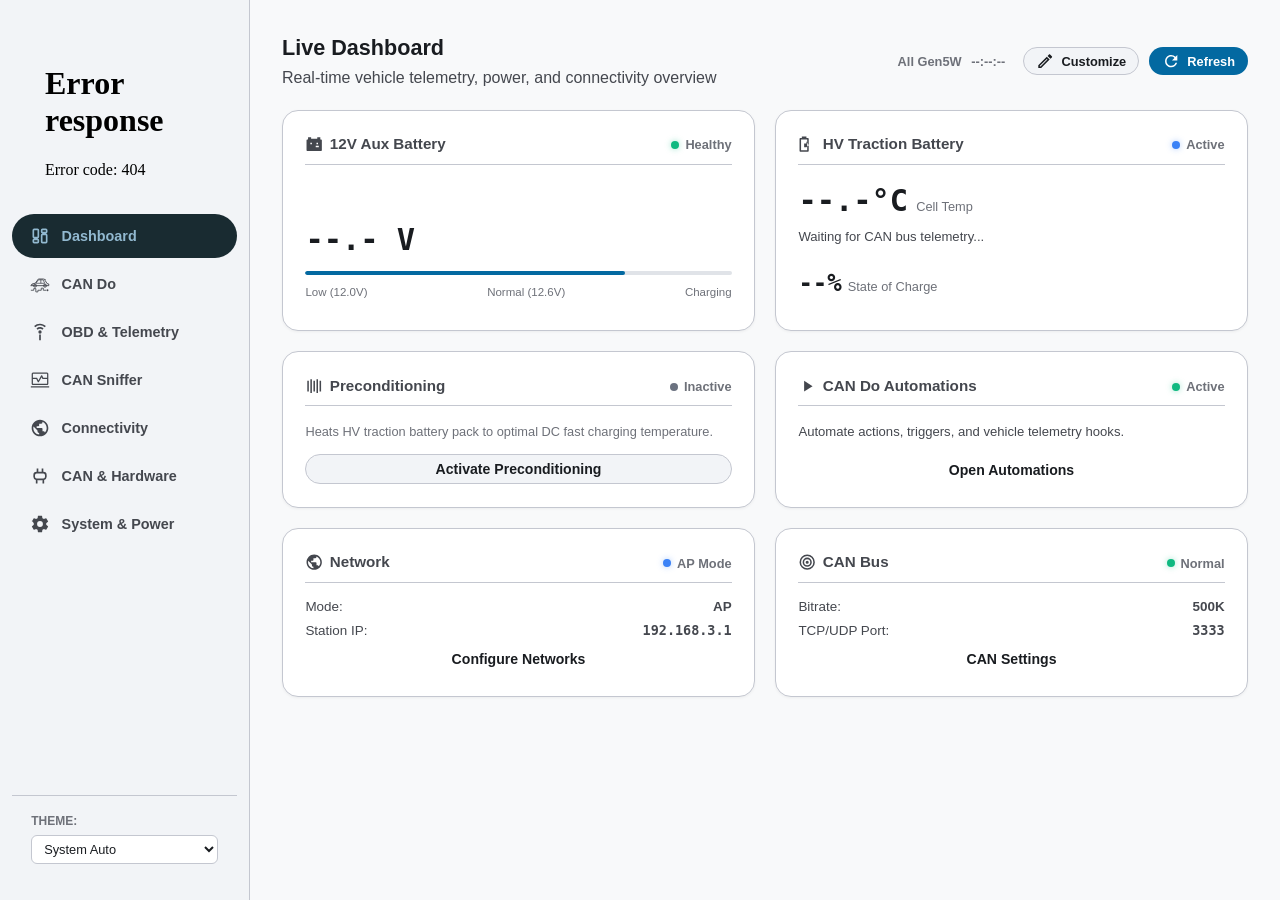
==== commit a3cd57ab: "Fix modular UI runtime errors, catalog fallbacks, and OTA upload integration - Add missing preset fi" ====
--- a/main/homepage.html
+++ b/main/homepage.html
@@ -628,6 +628,21 @@
 </div>
 </div>
 </div>
+<div class="section-title">Firmware &amp; OTA Update</div>
+<div class="settings-card">
+<form id="ota_form" method="POST" action="/update" enctype="multipart/form-data">
+<div class="settings-row">
+<div class="settings-label">
+<span class="settings-title">OTA Firmware File</span>
+<span class="settings-desc">Select compiled .bin firmware file to flash over-the-air.</span>
+</div>
+<div class="settings-control" style="display: flex; gap: 8px; align-items: center;">
+<input type="file" id="ota_file" name="update" accept=".bin" style="font-size: 0.8rem; color: var(--text-heading);" />
+<input type="button" id="ota_submit_button" onclick="otaClick()" value="Update Firmware" class="dash-action-btn" />
+</div>
+</div>
+</form>
+</div>
 <div class="section-title">System Actions</div>
 <div class="settings-card">
 <div class="settings-row">
@@ -669,58 +684,8 @@
 return origFetch.call(this, input, init);
 };
 })();
-window._canDoIsDirty = false;
-window._suppressCanDoDirty = false;
-window.markCanDoDirty = function () {
-window._canDoIsDirty = true;
-const fab = document.getElementById("can_do_anchored_save_fab");
-if (fab) {
-fab.style.display = "inline-flex";
-fab.classList.add("dirty");
-}
-return "dirty";
-};
-window.clearCanDoDirty = function () {
-window._canDoIsDirty = false;
-const fab = document.getElementById("can_do_anchored_save_fab");
-if (fab) {
-fab.classList.remove("dirty");
-}
-return "cleared";
-};
-document.addEventListener('DOMContentLoaded', async (event) => {
-const submitBtn = document.getElementById("submit_button");
-if (submitBtn) submitBtn.disabled = true;
-if (typeof fetchDeviceTime === "function") fetchDeviceTime();
-if (typeof loadCanDoCatalog === "function") {
-try {
-await loadCanDoCatalog();
-} catch (e) {
-console.error("Failed to load catalog on init:", e);
-}
-}
-if (typeof loadCanDoRulesUI === "function") {
-loadCanDoRulesUI();
-}
-});
-let latest_car_models = null;
-function loadCarModels(data) {
-const carModelSelect = document.getElementById("car_model");
-if (data && Array.isArray(data.supported)) {
-carModelSelect.innerHTML = "";
-data.supported.forEach(model => {
-const option = document.createElement("option");
-option.value = model;
-option.text = model;
-carModelSelect.appendChild(option);
-});
-} else {
-console.error("Invalid data format or missing 'supported' property.");
-}
-toggleCarModel();
-toggleDestinationAndCycle();
-toggleSendToFields();
-toggleStandardPIDOptions();
+function escapeHtml(str) {
+return String(str || '').replace(/&/g, "&amp;").replace(/</g, "&lt;").replace(/>/g, "&gt;").replace(/"/g, "&quot;");
 }
 function showNotification(message, color = "blue", duration = 4000) {
 const notification = document.getElementById("notification");
@@ -735,94 +700,1060 @@
 if (window.notificationTimeout) clearTimeout(window.notificationTimeout);
 window.notificationTimeout = setTimeout(() => { notification.classList.remove("show"); }, duration);
 }
-async function fetchVehicleProfiles() {
+function submit_enable() {
+const wifiModeEl = document.getElementById("wifi_mode");
+if (!wifiModeEl) return;
+const isAp = (wifiModeEl.value === "AP");
+const ssidEl = document.getElementById("ssid_value");
+const passEl = document.getElementById("pass_value");
+const secEl = document.getElementById("sta_security");
+if (ssidEl) ssidEl.disabled = isAp;
+if (passEl) passEl.disabled = isAp;
+if (secEl) secEl.disabled = isAp;
+const bleEl = document.getElementById("ble_status");
+const apAutoDisable = document.getElementById("ap_auto_disable");
+if (bleEl) {
+if (isAp) {
+bleEl.disabled = false;
+if (apAutoDisable) apAutoDisable.disabled = true;
+} else {
+bleEl.disabled = true;
+bleEl.checked = false;
+}
+const warn = document.getElementById("ble_warning_div");
+const mqttEl = document.getElementById("mqtt_en");
+const mqttDiv = document.getElementById("mqtt_en_div");
+if (!bleEl.checked) {
+if (warn) warn.style.display = "block";
+if (mqttEl) { mqttEl.checked = false; mqttEl.disabled = true; }
+if (mqttDiv) mqttDiv.style.display = "none";
+} else {
+if (warn) warn.style.display = "none";
+if (mqttEl) mqttEl.disabled = false;
+}
+}
+if (typeof updateStaNetworksUI === "function") updateStaNetworksUI();
+const submitBtn = document.getElementById("submit_button");
+if (submitBtn) submitBtn.disabled = false;
+}
+function initAppTheme() {
+let savedTheme = "system";
 try {
-if (!navigator.onLine) {
-throw new Error('No internet connection');
-}
-const response = await fetch('https://raw.githubusercontent.com/meatpiHQ/wican-fw/main/vehicle_profiles.json');
+savedTheme = localStorage.getItem("wican_theme") || "system";
+} catch (e) { }
+const sidebarSel = document.getElementById("theme_select");
+const systemSel = document.getElementById("system_theme_select");
+if (sidebarSel) sidebarSel.value = savedTheme;
+if (systemSel) systemSel.value = savedTheme;
+applyAppTheme(savedTheme);
+}
+function setAppTheme(theme) {
+try {
+localStorage.setItem("wican_theme", theme);
+} catch (e) { }
+const sidebarSel = document.getElementById("theme_select");
+const systemSel = document.getElementById("system_theme_select");
+if (sidebarSel) sidebarSel.value = theme;
+if (systemSel) systemSel.value = theme;
+applyAppTheme(theme);
+}
+function applyAppTheme(theme) {
+if (theme === "dark") {
+document.documentElement.setAttribute("data-theme", "dark");
+} else if (theme === "light") {
+document.documentElement.setAttribute("data-theme", "light");
+} else {
+const isDark = window.matchMedia && window.matchMedia("(prefers-color-scheme: dark)").matches;
+document.documentElement.setAttribute("data-theme", isDark ? "dark" : "light");
+}
+}
+if (window.matchMedia) {
+window.matchMedia("(prefers-color-scheme: dark)").addEventListener("change", () => {
+let current = "system";
+try {
+current = localStorage.getItem("wican_theme") || "system";
+} catch (e) { }
+if (current === "system") {
+applyAppTheme("system");
+}
+});
+}
+function openTab(evt, tabName) {
+const tabcontent = document.getElementsByClassName("tabcontent");
+for (let i = 0; i < tabcontent.length; i++) {
+tabcontent[i].style.display = "none";
+}
+const tablinks = document.getElementsByClassName("tablinks");
+for (let i = 0; i < tablinks.length; i++) {
+tablinks[i].className = tablinks[i].className.replace(" active", "");
+}
+const targetTab = document.getElementById(tabName);
+if (targetTab) {
+targetTab.style.display = "block";
+}
+if (evt && evt.currentTarget) {
+evt.currentTarget.className += " active";
+} else {
+const btn = document.querySelector(`.tablinks[onclick*="'${tabName}'"]`);
+if (btn) btn.className += " active";
+}
+const mobileTitle = document.getElementById("mobile_tab_name");
+if (mobileTitle) {
+const activeBtn = document.querySelector(`.tablinks[onclick*="'${tabName}'"] b`);
+if (activeBtn) mobileTitle.textContent = activeBtn.textContent;
+}
+if (window.innerWidth <= 768) {
+closeSidebarDrawer();
+}
+const submitBtn = document.getElementById("submit_button");
+if (submitBtn) {
+const configTabs = ["autopid_tab", "connectivity_tab", "can_hardware_tab", "system_tab"];
+submitBtn.style.display = configTabs.includes(tabName) ? "inline-block" : "none";
+}
+const canDoFab = document.getElementById("can_do_anchored_save_fab");
+if (canDoFab) {
+canDoFab.style.display = (tabName === "automate") ? "inline-flex" : "none";
+}
+try {
+localStorage.setItem("wican_active_tab", tabName);
+if (window.history && window.history.replaceState) {
+history.replaceState(null, null, "#" + tabName);
+}
+} catch (e) { }
+window.scrollTo(0, 0);
+const contentDiv = document.querySelector(".content");
+if (contentDiv) contentDiv.scrollTop = 0;
+}
+function toggleSidebarDrawer() {
+const sidebar = document.getElementById("main_sidebar");
+const backdrop = document.getElementById("sidebar_backdrop");
+if (!sidebar) return;
+const isOpen = sidebar.classList.contains("drawer-open");
+if (isOpen) {
+closeSidebarDrawer();
+} else {
+sidebar.classList.add("drawer-open");
+if (backdrop) backdrop.classList.add("active");
+}
+}
+function closeSidebarDrawer() {
+const sidebar = document.getElementById("main_sidebar");
+const backdrop = document.getElementById("sidebar_backdrop");
+if (sidebar) sidebar.classList.remove("drawer-open");
+if (backdrop) backdrop.classList.remove("active");
+}
+function formatAge(ageMs) {
+const seconds = Math.max(0, Math.round(ageMs / 1000));
+if (seconds < 60) return `${seconds}s`;
+const minutes = Math.floor(seconds / 60);
+if (minutes < 60) return `${minutes}m`;
+const hours = Math.floor(minutes / 60);
+return `${hours}h`;
+}
+function initActiveTab() {
+let savedTab = null;
+try {
+savedTab = localStorage.getItem("wican_active_tab");
+} catch (e) { }
+if (window.location.hash) {
+const hashTab = window.location.hash.substring(1);
+if (document.getElementById(hashTab)) {
+savedTab = hashTab;
+}
+}
+if (savedTab === "status_view") savedTab = "dashboard_tab";
+if (savedTab === "wifi_settings") savedTab = "connectivity_tab";
+if (savedTab === "power_saving_tab" || savedTab === "about_tab") savedTab = "system_tab";
+if (savedTab && document.getElementById(savedTab)) {
+openTab(null, savedTab);
+} else {
+const defaultBtn = document.getElementById("defaultOpen");
+if (defaultBtn) defaultBtn.click();
+}
+}
+function renderStaNetworksList(networks) {
+const container = document.getElementById("sta_networks_container");
+if (!container) return;
+container.innerHTML = "";
+let list = (networks && Array.isArray(networks) && networks.length > 0) ? networks : [];
+if (list.length === 0) {
+const s = document.getElementById("ssid_value")?.value || "";
+const p = document.getElementById("pass_value")?.value || "";
+const sec = document.getElementById("sta_security")?.value || "wpa3";
+if (s) {
+list.push({ ssid: s, pass: p, security: sec });
+} else {
+list.push({ ssid: "MeatPi", pass: "TomatoSauce", security: "wpa3" });
+}
+}
+list.forEach((net, idx) => {
+renderStaNetworkItem(container, net, idx + 1);
+});
+updateStaNetworksUI();
+}
+function renderStaNetworkItem(container, data = {}, priority = 1) {
+const div = document.createElement("div");
+div.className = "sta-net-card";
+div.innerHTML = `
+<div style="display: flex; justify-content: space-between; align-items: center;">
+<span class="sta-net-title">
+Priority <span class="sta-net-priority">${priority}</span>:
+</span>
+<div style="display: flex; align-items: center; gap: 0.3rem;">
+<button type="button" class="system-button can-do-btn-move" onclick="moveStaNetworkItem(this, -1)" title="Increase Priority">▲</button>
+<button type="button" class="system-button can-do-btn-move" onclick="moveStaNetworkItem(this, 1)" title="Decrease Priority">▼</button>
+<button type="button" class="delete-btn" onclick="removeStaNetworkItem(this)" title="Remove Network"><svg style="width:14px;height:14px;fill:currentColor;"><use href="#icon-trash"/></svg></button>
+</div>
+</div>
+<div style="display: grid; grid-template-columns: 1fr 1fr 90px; gap: 0.5rem; align-items: center;">
+<div>
+<label>SSID:</label>
+<input type="text" class="sta-net-ssid" value="${data.ssid || ''}" placeholder="Wi-Fi SSID" oninput="updateLegacyStaFields()">
+</div>
+<div>
+<label>Password:</label>
+<div class="sta-net-pass-wrap">
+<input type="password" class="sta-net-pass" value="${data.pass || ''}" placeholder="Password" oninput="updateLegacyStaFields()">
+<button type="button" class="sta-net-toggle-pass" onclick="togglePassVisibility(this)" title="Toggle Password">Show</button>
+</div>
+</div>
+<div>
+<label>Security:</label>
+<select class="sta-net-sec" onchange="updateLegacyStaFields()">
+<option value="wpa3" ${data.security === 'wpa3' ? 'selected' : ''}>WPA3</option>
+<option value="wpa2" ${data.security === 'wpa2' ? 'selected' : ''}>WPA2</option>
+</select>
+</div>
+</div>
+`;
+container.appendChild(div);
+updateStaNetworksUI();
+}
+function addStaNetworkRow() {
+const container = document.getElementById("sta_networks_container");
+if (!container) return;
+const currentCount = container.querySelectorAll(".sta-net-card").length;
+if (currentCount >= 5) {
+showNotification("Maximum of 5 Wi-Fi networks supported", "yellow", 3000);
+return;
+}
+renderStaNetworkItem(container, { ssid: "", pass: "", security: "wpa3" }, currentCount + 1);
+updateLegacyStaFields();
+}
+function removeStaNetworkItem(btn) {
+const card = btn.closest(".sta-net-card");
+if (!card) return;
+const container = card.parentElement;
+card.remove();
+renumberStaNetworks(container);
+updateLegacyStaFields();
+}
+function moveStaNetworkItem(btn, dir) {
+const card = btn.closest(".sta-net-card");
+if (!card) return;
+const container = card.parentElement;
+const cards = Array.from(container.querySelectorAll(".sta-net-card"));
+const idx = cards.indexOf(card);
+if (idx === -1) return;
+if (dir === -1 && idx > 0) {
+container.insertBefore(card, cards[idx - 1]);
+} else if (dir === 1 && idx < cards.length - 1) {
+container.insertBefore(card, cards[idx + 1].nextElementSibling);
+}
+renumberStaNetworks(container);
+updateLegacyStaFields();
+}
+function renumberStaNetworks(container) {
+if (!container) return;
+container.querySelectorAll(".sta-net-card").forEach((card, idx) => {
+const p = card.querySelector(".sta-net-priority");
+if (p) p.textContent = idx + 1;
+});
+updateStaNetworksUI();
+}
+function getStaNetworksData() {
+const container = document.getElementById("sta_networks_container");
+if (!container) return [];
+const list = [];
+container.querySelectorAll(".sta-net-card").forEach(card => {
+const ssid = card.querySelector(".sta-net-ssid")?.value.trim() || "";
+const pass = card.querySelector(".sta-net-pass")?.value || "";
+const sec = card.querySelector(".sta-net-sec")?.value || "wpa3";
+if (ssid) {
+list.push({ ssid: ssid, pass: pass, security: sec });
+}
+});
+return list;
+}
+function updateLegacyStaFields() {
+const nets = getStaNetworksData();
+const first = nets[0] || { ssid: "", pass: "", security: "wpa3" };
+const s = document.getElementById("ssid_value");
+const p = document.getElementById("pass_value");
+const sec = document.getElementById("sta_security");
+if (s) s.value = first.ssid;
+if (p) p.value = first.pass;
+if (sec) sec.value = first.security;
+}
+function updateStaNetworksUI() {
+const container = document.getElementById("sta_networks_container");
+const addBtn = document.getElementById("btn_add_wifi_net");
+if (addBtn) addBtn.disabled = false;
+if (container) {
+container.querySelectorAll("input, select, button").forEach(el => {
+el.disabled = false;
+});
+}
+}
+function togglePassVisibility(btn) {
+const input = btn.parentElement.querySelector("input");
+if (!input) return;
+input.type = (input.type === "password") ? "text" : "password";
+}
+function reboot() {
+const btn = document.getElementById("reboot_button");
+if (btn) btn.disabled = true;
+if (typeof showNotification === "function") showNotification("Rebooting please reconnect...", "yellow");
+fetch("/system_reboot", { method: "POST", body: "reboot" }).catch(() => { });
+}
+function otaClick() {
+const fileInput = document.getElementById("ota_file");
+if (!fileInput || fileInput.files.length === 0) {
+if (typeof showNotification === "function") showNotification("No files selected!", "red");
+alert("No files selected!");
+} else {
+const submitBtn = document.getElementById("ota_submit_button");
+if (submitBtn) submitBtn.disabled = true;
+if (typeof showNotification === "function") showNotification("Updating please wait...", "green");
+setTimeout(function () {
+const form = document.getElementById("ota_form");
+if (form) form.submit();
+}, 5000);
+}
+}
+function send_system_command(command) {
+fetch("/system_commands", {
+method: "POST",
+headers: { "Content-Type": "application/json" },
+body: JSON.stringify({ "command": command })
+}).catch(() => { });
+}
+async function downloadCfg() {
+const endpoints = [
+'/load_config',
+'/load_auto_pid_car_data',
+'/load_auto_pid',
+'/load_canflt'
+];
+const delay = 500;
+let combinedData = {};
+try {
+for (let i = 0; i < endpoints.length; i++) {
+const endpoint = endpoints[i];
+try {
+const response = await fetch(endpoint);
 if (!response.ok) {
-throw new Error('Network response was not ok');
+throw new Error(`HTTP error! status: ${response.status}`);
 }
 const data = await response.json();
-console.log(data);
-latest_car_models = data;
-const carModels = [];
-carModels.push("Not Selected");
-if (data && Array.isArray(data.cars)) {
-data.cars.forEach(car => {
-if (car.car_model) {
-carModels.push(car.car_model);
-}
-});
-}
-console.log(carModels);
-var mod = { "supported": carModels };
-loadCarModels(mod);
-enableAutoStoreButton();
+const key = endpoint.replace('/load_', '');
+combinedData[key] = data;
+} catch (fetchError) {
+console.warn(`Failed to fetch ${endpoint}:`, fetchError);
+}
+if (i < endpoints.length - 1) {
+await new Promise(resolve => setTimeout(resolve, delay));
+}
+}
+if (Object.keys(combinedData).length === 0) {
+throw new Error('No data was successfully fetched from any endpoint');
+}
+const dataStr = JSON.stringify(combinedData, null, 2);
+const blob = new Blob([dataStr], { type: 'application/json' });
+const url = window.URL.createObjectURL(blob);
+const link = document.createElement('a');
+link.href = url;
+link.download = `config_${new Date().toISOString().split('T')[0]}.json`;
+document.body.appendChild(link);
+link.click();
+document.body.removeChild(link);
+window.URL.revokeObjectURL(url);
+return true;
 } catch (error) {
-console.error('There was a problem with the fetch operation:', error);
-showNotification("Unable to fetch vehicle_profiles.json. " + error.message, "red");
-}
-}
+alert('Failed to download configuration');
+return false;
+}
+}
+async function uploadCfg() {
+const fileInput = document.getElementById('fileInput');
+if (!fileInput || !fileInput.files[0]) return;
+const endpointMap = {
+'config': '/store_config',
+'auto_pid': '/store_auto_data',
+'auto_pid_car_data': '/store_car_data',
+'canflt': '/store_canflt'
+};
+const delay = 200;
+try {
+const reader = new FileReader();
+reader.onload = async function (e) {
+try {
+const jsonData = JSON.parse(e.target.result);
+let hasErrors = false;
+for (const [key, endpoint] of Object.entries(endpointMap)) {
+if (jsonData[key]) {
+try {
+const response = await fetch(endpoint, {
+method: 'POST',
+headers: { 'Content-Type': 'application/json' },
+body: JSON.stringify(jsonData[key])
+});
+if (!response.ok) {
+hasErrors = true;
+}
+await new Promise(resolve => setTimeout(resolve, delay));
+} catch (fetchError) {
+hasErrors = true;
+}
+}
+}
+if (hasErrors) {
+alert('Some configurations failed to upload');
+} else {
+alert('Configuration uploaded successfully, Rebooting...');
+}
+fileInput.value = '';
+} catch (parseError) {
+alert('Failed to parse configuration file');
+}
+};
+reader.readAsText(fileInput.files[0]);
+} catch (error) {
+alert('Upload failed');
+}
+}
+function postConfig() {
+var obj = {};
+const bools = ["webhook_en", "grouping", "autopid_polling", "ap_auto_disable", "mqtt_en", "ble_status", "sleep_status"];
+bools.forEach(id => {
+const el = document.getElementById(id);
+if (el) obj[id] = el.checked ? "enable" : "disable";
+});
+const getVal = (id, fallback = "") => document.getElementById(id)?.value || fallback;
+obj["wifi_mode"] = getVal("wifi_mode");
+obj["webhook_en"] = getVal("webhook_en");
+obj["ap_ch"] = getVal("ap_ch_value");
+if (typeof updateLegacyStaFields === "function") updateLegacyStaFields();
+obj["sta_ssid"] = getVal("ssid_value");
+obj["sta_pass"] = getVal("pass_value");
+obj["sta_security"] = getVal("sta_security", "wpa3");
+obj["sta_networks"] = (typeof getStaNetworksData === "function") ? getStaNetworksData() : [];
+obj["can_datarate"] = getVal("can_datarate");
+obj["can_mode"] = getVal("can_mode");
+obj["can1_datarate"] = getVal("can1_datarate");
+obj["can1_mode"] = getVal("can1_mode");
+obj["can1_en"] = getVal("can1_en");
+obj["can_fwd_mode"] = getVal("can_fwd_mode");
+obj["port_type"] = getVal("port_type");
+obj["port"] = getVal("tcp_port_value");
+obj["ap_pass"] = getVal("ap_pass_value");
+obj["protocol"] = getVal("protocol");
+obj["ble_pass"] = getVal("ble_pass_value");
+obj["ble_status"] = getVal("ble_status");
+obj["sleep_status"] = getVal("sleep_status");
+obj["sleep_volt"] = getVal("sleep_volt");
+obj["sleep_time"] = getVal("sleep_time");
+obj["batt_alert"] = getVal("batt_alert");
+obj["batt_alert_ssid"] = getVal("batt_alert_ssid");
+obj["batt_alert_pass"] = getVal("batt_alert_pass");
+obj["batt_alert_volt"] = getVal("batt_alert_volt");
+obj["batt_alert_protocol"] = getVal("batt_alert_protocol");
+let mqtt_txt = "mqtt://";
+let raw_batt_url = getVal("batt_alert_url").replace(/^mqtt:\/\//, "");
+obj["batt_alert_url"] = mqtt_txt.concat(raw_batt_url);
+obj["batt_alert_port"] = getVal("batt_alert_port");
+obj["batt_alert_topic"] = getVal("batt_alert_topic");
+obj["batt_alert_time"] = getVal("batt_alert_time");
+obj["batt_mqtt_user"] = getVal("batt_mqtt_user");
+obj["batt_mqtt_pass"] = getVal("batt_mqtt_pass");
+obj["mqtt_en"] = getVal("mqtt_en");
+let raw_mqtt_url = getVal("mqtt_url").replace(/^mqtt:\/\//, "");
+obj["mqtt_url"] = mqtt_txt.concat(raw_mqtt_url);
+obj["mqtt_port"] = getVal("mqtt_port");
+obj["mqtt_user"] = getVal("mqtt_user");
+obj["mqtt_pass"] = getVal("mqtt_pass");
+obj["keep_alive"] = getVal("keep_alive");
+obj["mqtt_tx_topic"] = getVal("mqtt_tx_topic");
+obj["ap_auto_disable"] = getVal("ap_auto_disable");
+obj["mqtt_tx_en"] = document.getElementById("mqtt_tx_en_checkbox")?.checked ? "enable" : "disable";
+obj["mqtt_rx_topic"] = getVal("mqtt_rx_topic");
+obj["mqtt_rx_en"] = document.getElementById("mqtt_rx_en_checkbox")?.checked ? "enable" : "disable";
+obj["mqtt_status_topic"] = getVal("mqtt_status_topic");
+obj["mqtt_elm327_log"] = getVal("mqtt_elm327_log");
+obj["precon_mode"] = getVal("precon_mode", "once");
+obj["precon_button"] = getVal("precon_button", "sw_star");
+obj["precon_press"] = getVal("precon_press", "short");
+const xhttp = new XMLHttpRequest();
+xhttp.onload = function () {
+if (typeof showNotification === "function") showNotification(this.responseText, "green");
+const subBtn = document.getElementById("submit_button");
+if (subBtn) subBtn.disabled = true;
+};
+xhttp.open("POST", "/store_config");
+xhttp.setRequestHeader("Content-Type", "application/json");
+xhttp.send(JSON.stringify(obj));
+}
+function Load() {
+try {
+const xhttp = new XMLHttpRequest();
+xhttp.onload = function () {
+try {
+var obj = JSON.parse(this.responseText);
+const bools = ["webhook_en", "grouping", "autopid_polling", "ap_auto_disable", "mqtt_en", "ble_status", "sleep_status"];
+bools.forEach(id => {
+const el = document.getElementById(id);
+if (el) el.checked = (obj[id] === "enable");
+});
+const setElVal = (id, val) => {
+const el = document.getElementById(id);
+if (el && val !== undefined) el.value = val;
+};
+setElVal("ap_pass_value", obj.ap_pass || "Testpass");
+setElVal("tcp_port_value", obj.port || "3333");
+setElVal("ble_pass_value", obj.ble_pass || "000000");
+setElVal("sleep_volt", obj.sleep_volt || "13.2");
+const sleepDisp = document.getElementById("sleep_volt_value");
+if (sleepDisp) sleepDisp.textContent = obj.sleep_volt || "13.2";
+const mqttDiv = document.getElementById("mqtt_en_div");
+if (mqttDiv) {
+mqttDiv.style.display = (obj.mqtt_en === "enable") ? "block" : "none";
+}
+if (typeof checkStatus === "function") checkStatus();
+if (typeof loadCANFLT === "function") loadCANFLT();
+if (typeof loadautoPIDCarData === "function") loadautoPIDCarData();
+if (typeof loadautoPID === "function") loadautoPID();
+if (typeof loadWebhookConfig === "function") loadWebhookConfig();
+const subBtn = document.getElementById("submit_button");
+if (subBtn) subBtn.disabled = true;
+} catch (parseErr) {
+console.warn("Load config parse error:", parseErr);
+}
+};
+xhttp.onerror = function () {
+console.log("Device offline or running in preview mode. Initializing default controls.");
+if (typeof checkStatus === "function") checkStatus();
+};
+xhttp.open("GET", "/load_config");
+xhttp.send();
+} catch (xhrErr) {
+console.warn("Load XHR initialization error:", xhrErr);
+}
+}
+function txCheckBoxChanged() {
+const topic = document.getElementById("mqtt_tx_topic");
+const checked = document.getElementById("mqtt_tx_en_checkbox")?.checked;
+if (topic) topic.disabled = !checked;
+}
+function rxCheckBoxChanged() {
+const topic = document.getElementById("mqtt_rx_topic");
+const checked = document.getElementById("mqtt_rx_en_checkbox")?.checked;
+if (topic) topic.disabled = !checked;
+}
+function alert_elm327() {
+alert("If elm327 log is enabled then only CAN frames processed by elm327 will be sent to MQTT broker.");
+}
+function fetchDeviceTime() {
+fetch("/get_time").then(res => res.json()).then(data => {
+if (data) {
+const disp = document.getElementById("device_time_display");
+const badge = document.getElementById("device_time_sync_badge");
+if (disp) disp.textContent = data.time_str || "--:--:--";
+if (badge) {
+badge.className = "";
+badge.style.background = "";
+badge.style.color = "";
+if (data.synced) {
+badge.textContent = "✓ Synced";
+badge.classList.add("badge-green");
+} else {
+badge.textContent = "⚠ Unset / Not Synced";
+badge.classList.add("badge-yellow");
+}
+}
+const enSelect = document.getElementById("sntp_enabled");
+if (enSelect) {
+enSelect.value = data.sntp_enabled ? "enable" : "disable";
+toggleSntpFields(enSelect.value);
+}
+const srvInput = document.getElementById("sntp_server");
+if (srvInput && data.sntp_server) srvInput.value = data.sntp_server;
+const tzInput = document.getElementById("sntp_timezone");
+const tzSelect = document.getElementById("tz_preset");
+if (data.timezone) {
+if (tzInput) tzInput.value = data.timezone;
+if (tzSelect) {
+const hasOption = Array.from(tzSelect.options).some(o => o.value === data.timezone);
+if (hasOption) {
+tzSelect.value = data.timezone;
+if (tzInput) tzInput.style.display = "none";
+} else {
+tzSelect.value = "custom";
+if (tzInput) tzInput.style.display = "block";
+}
+}
+}
+}
+}).catch(err => console.log("Error fetching device time:", err));
+}
+function toggleSntpFields(val) {
+const row = document.getElementById("sntp_server_row");
+if (row) row.classList.toggle("hidden", val !== "enable");
+}
+function getSelectedTimezone() {
+const select = document.getElementById("tz_preset");
+const tzInput = document.getElementById("sntp_timezone");
+if (select && select.value && select.value !== "custom") {
+return select.value;
+}
+return tzInput?.value?.trim() || "UTC0";
+}
+function syncTimeFromBrowser() {
+const epoch = Math.floor(Date.now() / 1000);
+const tz = getSelectedTimezone();
+fetch("/set_time", {
+method: "POST",
+headers: { "Content-Type": "application/json" },
+body: JSON.stringify({ epoch: epoch, tz: tz })
+}).then(res => res.text()).then(msg => {
+showNotification("Clock synchronized successfully from browser!", "green");
+fetchDeviceTime();
+}).catch(err => {
+showNotification("Failed to sync clock: " + err, "red");
+});
+}
+function saveTimeConfigUI() {
+const enabled = document.getElementById("sntp_enabled")?.value === "enable";
+const server = document.getElementById("sntp_server")?.value || "pool.ntp.org";
+const tz = getSelectedTimezone();
+toggleSntpFields(document.getElementById("sntp_enabled")?.value);
+fetch("/store_time_config", {
+method: "POST",
+headers: { "Content-Type": "application/json" },
+body: JSON.stringify({ sntp_enabled: enabled, sntp_server: server, timezone: tz })
+}).then(res => res.text()).then(msg => {
+showNotification("Time settings saved!", "green");
+fetchDeviceTime();
+}).catch(err => {
+showNotification("Failed to save time settings: " + err, "red");
+});
+}
+function onTzSelectChange(select) {
+const tzInput = document.getElementById("sntp_timezone");
+if (select.value === "custom") {
+if (tzInput) {
+tzInput.style.display = "block";
+tzInput.focus();
+}
+} else {
+if (tzInput) {
+tzInput.style.display = "none";
+tzInput.value = select.value;
+}
+saveTimeConfigUI();
+}
+}
+const applyTzPreset = onTzSelectChange;
+var canData = [];
+function isNameUnique(name) {
+return canData.every((item) => item["Name"] !== name);
+}
+function postCANFLT() {
+var obj = { "can_flt": canData };
+const xhttp = new XMLHttpRequest();
+xhttp.onload = function () {
+if (typeof showNotification === "function") {
+showNotification(this.responseText, "green");
+}
+if (typeof submit_enable === "function") {
+submit_enable();
+}
+};
+xhttp.open("POST", "/store_canflt");
+xhttp.setRequestHeader("Content-Type", "application/json");
+xhttp.send(JSON.stringify(obj));
+}
+function storeCANFLT() {
+postCANFLT();
+const storeBtn = document.getElementById("store_canflt_button");
+if (storeBtn) storeBtn.disabled = true;
+}
+function restoreCANFLTRow(canId, name, pid, pidi, startBit, bitLength, expression, cycle) {
+var table = document.getElementById("can_flt_table");
+if (!table) return;
+var row = table.insertRow(-1);
+row.insertCell(0).innerHTML = canId;
+row.insertCell(1).innerHTML = name;
+row.insertCell(2).innerHTML = pid;
+row.insertCell(3).innerHTML = pidi;
+row.insertCell(4).innerHTML = startBit;
+row.insertCell(5).innerHTML = bitLength;
+row.insertCell(6).innerHTML = expression;
+row.insertCell(7).innerHTML = cycle;
+row.insertCell(8).innerHTML = '<button style="width: 100%;" onclick="deleteCANFLTRow(this)">Delete</button>';
+canData.push({
+CANID: canId,
+Name: name,
+PID: pid,
+PIDIndex: pidi,
+StartBit: startBit,
+BitLength: bitLength,
+Expression: expression,
+Cycle: cycle
+});
+}
+function loadCANFLT() {
+const xhttp = new XMLHttpRequest();
+xhttp.onload = function () {
+if (this.responseText === "NONE") return;
+try {
+var obj = JSON.parse(this.responseText);
+if (obj && Array.isArray(obj.can_flt)) {
+canData = [];
+const table = document.getElementById("can_flt_table");
+if (table) {
+while (table.rows.length > 1) {
+table.deleteRow(1);
+}
+}
+obj.can_flt.forEach((item) => {
+restoreCANFLTRow(
+item["CANID"],
+item["Name"],
+item["PID"],
+item["PIDIndex"],
+item["StartBit"],
+item["BitLength"],
+item["Expression"],
+item["Cycle"]
+);
+});
+}
+} catch (e) {
+console.error("Error parsing CAN filter response:", e);
+}
+};
+xhttp.open("GET", "/load_canflt");
+xhttp.send();
+}
+function addCANFLTRow() {
+var canId = parseInt(document.getElementById("canId").value);
+var startBit = parseInt(document.getElementById("startBit").value);
+var bitLength = parseInt(document.getElementById("bitLength").value);
+var cycle = parseInt(document.getElementById("cycle").value);
+var name = document.getElementById("name").value.trim();
+var expression = document.getElementById("expression").value.trim();
+var pid = parseInt(document.getElementById("pid").value);
+var pidi = parseInt(document.getElementById("pindex").value);
+if (isNaN(canId) || canId < 0 || canId > 536870912) {
+alert("CAN ID must be a valid number between 0 and 536870912");
+return;
+}
+if (isNaN(startBit) || isNaN(bitLength) || startBit > 64 - bitLength || bitLength <= 0 || bitLength > 64 || startBit < 0 || startBit > 63) {
+alert("startBit or bitLength error");
+return;
+}
+if (isNaN(cycle) || cycle < 100 || cycle > 10000) {
+alert("cycle must be between 100 and 10000");
+return;
+}
+if (name.length < 1 || name.length > 16) {
+alert("Name must be between 1 and 16 characters in length.");
+return;
+}
+if (expression.length < 1 || expression.length > 64) {
+alert("Expression must be between 1 and 64 characters in length.");
+return;
+}
+if (isNaN(pid) || pid < -1 || pid > 255) {
+alert("PID must be a number between -1 and 255");
+return;
+}
+if (isNaN(pidi) || pidi < 0 || pidi > 7) {
+alert("PID must be a number between 0 and 7");
+return;
+}
+if (!isNameUnique(name)) {
+alert("Name must be unique.");
+return;
+}
+var table = document.getElementById("can_flt_table");
+if (table.rows.length - 1 >= 100) {
+alert("Maximum row limit (100) reached.");
+return;
+}
+restoreCANFLTRow(canId, name, pid, pidi, startBit, bitLength, expression, cycle);
+document.getElementById("canId").value = "";
+document.getElementById("name").value = "";
+document.getElementById("pid").value = "";
+document.getElementById("pindex").value = "";
+document.getElementById("startBit").value = "";
+document.getElementById("bitLength").value = "";
+document.getElementById("expression").value = "";
+document.getElementById("cycle").value = "";
+const storeBtn = document.getElementById("store_canflt_button");
+if (storeBtn) storeBtn.disabled = false;
+}
+function deleteCANFLTRow(button) {
+var row = button.parentNode.parentNode;
+var canIdToDelete = row.cells[0].textContent;
+var indexToDelete = canData.findIndex((item) => item["CANID"] === parseInt(canIdToDelete));
+if (indexToDelete !== -1) {
+canData.splice(indexToDelete, 1);
+}
+row.parentNode.removeChild(row);
+const storeBtn = document.getElementById("store_canflt_button");
+if (storeBtn) storeBtn.disabled = false;
+}
+function bindEvents() {
+if (typeof ws === "undefined" || !ws) return;
+ws.onmessage = function (evt) {
+var received_msg = evt.data;
+if (received_msg[0] == "t") {
+var len = (received_msg[4] - "0") * 2;
+var data_str = "";
+for (var i = 0; i < len; i += 2) {
+data_str += received_msg.substr(i + 5, 2) + " ";
+}
+if (typeof monitor_add_line === "function") {
+monitor_add_line(received_msg.substr(1, 3) + "h", "Std", received_msg[4], data_str, 0);
+}
+} else if (received_msg[0] == "T") {
+var len = (received_msg[9] - "0") * 2;
+var data_str = "";
+for (var i = 0; i < len; i += 2) {
+data_str += received_msg.substr(i + 10, 2) + " ";
+}
+if (typeof monitor_add_line === "function") {
+monitor_add_line(received_msg.substr(1, 8) + "h", "Ext", received_msg[9], data_str, 0);
+}
+} else if (received_msg[0] == "r") {
+if (typeof monitor_add_line === "function") {
+monitor_add_line(received_msg.substr(1, 3) + "h", "RTR-Std", received_msg[4], 0, 0);
+}
+} else if (received_msg[0] == "R") {
+if (typeof monitor_add_line === "function") {
+monitor_add_line(received_msg.substr(1, 8) + "h", "RTR-Ext", received_msg[9], 0, 0);
+}
+}
+};
+}
+function ws_close() {
+if (typeof ws !== "undefined" && ws) {
+var crStr = typeof cr !== "undefined" ? cr : "\r";
+ws.send("C" + crStr);
+ws.close();
+}
+}
+function mon_button_en(b) {
+const btn = document.getElementById("mon_button");
+const rate = document.getElementById("mon_datarate");
+const filter = document.getElementById("mon_filter");
+const mask = document.getElementById("mon_mask");
+if (b == 1) {
+if (btn) btn.value = "Start";
+if (rate) rate.disabled = false;
+if (filter) filter.disabled = false;
+if (mask) mask.disabled = false;
+} else {
+if (btn) btn.value = "Stop";
+if (rate) rate.disabled = true;
+if (filter) filter.disabled = true;
+if (mask) mask.disabled = true;
+}
+}
+function parseCanDoPattern(patternStr) {
+if (!patternStr || typeof patternStr !== "string") return [];
+return patternStr.trim().split(/\s+/).map(tok => {
+if (tok === '*') return { type: 'any' };
+if (tok.startsWith('!')) {
+return { type: 'not', value: parseInt(tok.slice(1), 16) };
+}
+if (tok.endsWith('*')) {
+return { type: 'nibble_hi', value: parseInt(tok[0], 16) };
+}
+if (tok.startsWith('*')) {
+return { type: 'nibble_lo', value: parseInt(tok[1], 16) };
+}
+return { type: 'eq', value: parseInt(tok, 16) };
+});
+}
+function matchCanDoPayload(hexData, tokens) {
+if (!hexData || !tokens || tokens.length === 0) return false;
+if (hexData.length < tokens.length * 2) return false;
+for (let i = 0; i < tokens.length; i++) {
+const byteStr = hexData.slice(i * 2, i * 2 + 2);
+const byteVal = parseInt(byteStr, 16);
+if (isNaN(byteVal)) return false;
+const tok = tokens[i];
+if (tok.type === 'any') continue;
+if (tok.type === 'eq' && byteVal !== tok.value) return false;
+if (tok.type === 'not' && byteVal === tok.value) return false;
+if (tok.type === 'nibble_hi' && (byteVal >> 4) !== tok.value) return false;
+if (tok.type === 'nibble_lo' && (byteVal & 0x0F) !== tok.value) return false;
+}
+return true;
+}
+let latest_car_models = null;
+const pidEntryStyles = `
+.pid-header {
+display: flex;
+justify-content: space-between;
+align-items: center;
+margin-bottom: 0.5rem;
+margin-top: 0.5rem;
+border: 2px solid var(--gray-300);
+border-radius: 8px;
+}
+.header-right {
+display: flex;
+gap: 0.5rem;
+}
+.collapse-btn {
+background: none;
+border: none;
+cursor: pointer;
+font-size: 1.2rem;
+padding: 0.25rem 0.5rem;
+color: var(--gray-700);
+}
+.pid-content {
+display: flex;
+flex-direction: column;
+gap: 1.5rem;
+transition: height 0.3s ease;
+}
+.pid-content.hidden {
+display: none;
+}
+`;
+(function injectPidStyles() {
+const style = document.createElement('style');
+style.textContent = pidEntryStyles;
+document.head.appendChild(style);
+})();
 function toggleCarModel() {
-const carSpecific = document.getElementById("car_specific").value;
+const carSpecificEl = document.getElementById("car_specific");
 const carModelSelect = document.getElementById("car_model");
-if (carSpecific === "disable") {
-carModelSelect.disabled = true;
-} else {
-carModelSelect.disabled = false;
-}
+if (!carSpecificEl || !carModelSelect) return;
+const carSpecific = carSpecificEl.value;
+carModelSelect.disabled = (carSpecific === "disable");
+if (typeof toggleDiscovery === "function") {
 toggleDiscovery();
+}
 }
 function toggleStandardPIDOptions() {
 const standardPidsSelect = document.getElementById("standard_pids");
 const ecuProtocolSelect = document.getElementById("ecu_protocol");
 const availablePidsSelect = document.getElementById("available_pids");
 const scanPidButton = document.getElementById("scan_pids_button");
+if (!standardPidsSelect) return;
 const isEnabled = standardPidsSelect.value === "enable";
-ecuProtocolSelect.disabled = !isEnabled;
-availablePidsSelect.disabled = !isEnabled;
-scanPidButton.disabled = !isEnabled;
+if (ecuProtocolSelect) ecuProtocolSelect.disabled = !isEnabled;
+if (availablePidsSelect) availablePidsSelect.disabled = !isEnabled;
+if (scanPidButton) scanPidButton.disabled = !isEnabled;
 }
 function toggleDestinationAndCycle() {
-const grouping = document.getElementById("grouping").value;
+const groupingEl = document.getElementById("grouping");
+if (!groupingEl) return;
+const grouping = groupingEl.value;
 const destinationField = document.getElementById("destination");
 const cycleField = document.getElementById("group_cycle");
 const groupDestTypeFeild = document.getElementById("group_dest_type");
-if (grouping === "enable") {
-destinationField.disabled = false;
-cycleField.disabled = false;
-groupDestTypeFeild.disabled = false;
-} else {
-destinationField.disabled = true;
-cycleField.disabled = true;
-groupDestTypeFeild.disabled = true;
-}
+if (destinationField) destinationField.disabled = (grouping !== "enable");
+if (cycleField) cycleField.disabled = (grouping !== "enable");
+if (groupDestTypeFeild) groupDestTypeFeild.disabled = (grouping !== "enable");
 }
 function toggleDiscovery() {
-const carSpecific = document.getElementById("car_specific").value;
 const discovery = document.getElementById("ha_discovery");
+if (discovery) {
 discovery.disabled = true;
 discovery.value = "disable";
 }
-function txCheckBoxChanged() {
-if (document.getElementById("mqtt_tx_en_checkbox").checked) {
-document.getElementById("mqtt_tx_topic").disabled = false;
+}
+function toggleSendToFields() {
+const groupingValue = document.getElementById("grouping")?.value || 'disable';
+const table = document.getElementById("automate_table");
+if (!table) return;
+const rows = table.getElementsByClassName('pid-entry');
+if (!rows.length) return;
+Array.from(rows).forEach(row => {
+const sendToInput = row.querySelector('.send-to-input');
+if (sendToInput) {
+sendToInput.disabled = (groupingValue === "Group ALL");
+}
+});
+}
+function enableAutoStoreButton() {
+const storeButton = document.querySelector('button.store');
+if (storeButton) {
+storeButton.disabled = false;
+}
+const customStore = document.getElementById("custom_pid_store");
+if (customStore) {
+customStore.disabled = false;
+}
+}
+function addRowAutoTable() {
+addCollapsibleRow();
+enableAutoStoreButton();
+}
+function loadCarModels(data) {
+const carModelSelect = document.getElementById("car_model");
+if (data && Array.isArray(data.supported)) {
+carModelSelect.innerHTML = "";
+data.supported.forEach(model => {
+const option = document.createElement("option");
+option.value = model;
+option.text = model;
+carModelSelect.appendChild(option);
+});
 } else {
-document.getElementById("mqtt_tx_topic").disabled = true;
-}
-}
-function rxCheckBoxChanged() {
-if (document.getElementById("mqtt_rx_en_checkbox").checked) {
-document.getElementById("mqtt_rx_topic").disabled = false;
-} else {
-document.getElementById("mqtt_rx_topic").disabled = true;
+console.error("Invalid data format or missing 'supported' property.");
+}
+toggleCarModel();
+toggleDestinationAndCycle();
+toggleSendToFields();
+toggleStandardPIDOptions();
+}
+async function fetchVehicleProfiles() {
+try {
+if (!navigator.onLine) {
+throw new Error('No internet connection');
+}
+const response = await fetch('https://raw.githubusercontent.com/meatpiHQ/wican-fw/main/vehicle_profiles.json');
+if (!response.ok) {
+throw new Error('Network response was not ok');
+}
+const data = await response.json();
+latest_car_models = data;
+const carModels = ["Not Selected"];
+if (data && Array.isArray(data.cars)) {
+data.cars.forEach(car => {
+if (car.car_model) {
+carModels.push(car.car_model);
+}
+});
+}
+loadCarModels({ "supported": carModels });
+enableAutoStoreButton();
+} catch (error) {
+console.error('Problem fetching vehicle profiles:', error);
+showNotification("Unable to fetch vehicle_profiles.json. " + error.message, "red");
 }
 }
 function loadLocalCarModels() {
 const fileInput = document.getElementById("car_data_file");
-if (fileInput.files.length == 0) {
+if (!fileInput || fileInput.files.length === 0) {
 showNotification("No files selected!", "red");
 return;
 }
@@ -849,8 +1780,7 @@
 data = jsonData.car_model ? { cars: [jsonData] } : jsonData;
 }
 latest_car_models = data;
-const carModels = [];
-carModels.push("Not Selected");
+const carModels = ["Not Selected"];
 if (data && Array.isArray(data.cars)) {
 data.cars.forEach(car => {
 if (car.car_model) {
@@ -858,9 +1788,7 @@
 }
 });
 }
-console.log(carModels);
-var mod = { "supported": carModels };
-loadCarModels(mod);
+loadCarModels({ "supported": carModels });
 enableAutoStoreButton();
 if (!jsonData.car_model || !jsonData.pids) {
 showNotification("Car models loaded successfully!", "green");
@@ -871,10 +1799,6 @@
 }
 };
 reader.readAsText(file);
-}
-function addRowAutoTable() {
-addCollapsibleRow();
-enableAutoStoreButton();
 }
 async function scanAvailablePIDs() {
 const scanButton = document.querySelector('#scan_pids_button');
@@ -906,47 +1830,16 @@
 showNotification("No PIDs found. Try a different protocol or check if ignition is ON", "orange");
 }
 } catch (error) {
-console.error('Error:', error);
+console.error('PID scan error:', error);
 showNotification("PID scan failed: " + error.message, "red");
 } finally {
 scanButton.disabled = false;
 scanButton.textContent = "Scan PIDs";
 }
 }
-const pidEntryStyles = `
-.pid-header {
-display: flex;
-justify-content: space-between;
-align-items: center;
-margin-bottom: 0.5rem;
-margin-top: 0.5rem;
-border: 2px solid var(--gray-300);
-border-radius: 8px;
-}
-.header-right {
-display: flex;
-gap: 0.5rem;
-}
-.collapse-btn {
-background: none;
-border: none;
-cursor: pointer;
-font-size: 1.2rem;
-padding: 0.25rem 0.5rem;
-color: var(--gray-700);
-}
-.pid-content {
-display: flex;
-flex-direction: column;
-gap: 1.5rem;
-transition: height 0.3s ease;
-}
-.pid-content.hidden {
-display: none;
-}
-`;
 function addCollapsibleRow(rowData = {}) {
 const container = document.querySelector('.pid-entries');
+if (!container) return;
 const entry = document.createElement('div');
 entry.className = 'pid-entry';
 entry.innerHTML = `
@@ -963,38 +1856,31 @@
 <table class="compact-form-table">
 <tr>
 <td>Name:&nbsp;&nbsp;&nbsp;&nbsp;&nbsp;&nbsp;&nbsp;</td>
-<td><input type="text" class="name-input" value="${rowData.Name || ''}"
-placeholder="Parameter Name"></td>
+<td><input type="text" class="name-input" value="${rowData.Name || ''}" placeholder="Parameter Name"></td>
 </tr>
 <tr>
 <td>Init:</td>
-<td><input type="text" class="init-input" value="${rowData.Init || ''}"
-placeholder="PID Init"></td>
+<td><input type="text" class="init-input" value="${rowData.Init || ''}" placeholder="PID Init"></td>
 </tr>
 <tr>
 <td>PID:</td>
-<td><input type="text" class="pid-input" value="${rowData.PID || ''}"
-placeholder="PID"></td>
+<td><input type="text" class="pid-input" value="${rowData.PID || ''}" placeholder="PID"></td>
 </tr>
 <tr>
 <td>Expression:</td>
-<td><input type="text" class="expression-input" value="${rowData.Expression || ''}"
-placeholder="Enter expression"></td>
+<td><input type="text" class="expression-input" value="${rowData.Expression || ''}" placeholder="Enter expression"></td>
 </tr>
 <tr>
 <td>Min Value:</td>
-<td><input type="number" class="min-value-input" value="${rowData.MinValue || ''}"
-step="0.01" placeholder="Minimum value"></td>
+<td><input type="number" class="min-value-input" value="${rowData.MinValue || ''}" step="0.01" placeholder="Minimum value"></td>
 </tr>
 <tr>
 <td>Max Value:</td>
-<td><input type="number" class="max-value-input" value="${rowData.MaxValue || ''}"
-step="0.01" placeholder="Maximum value"></td>
+<td><input type="number" class="max-value-input" value="${rowData.MaxValue || ''}" step="0.01" placeholder="Maximum value"></td>
 </tr>
 <tr>
 <td>Period(ms):</td>
-<td><input type="number" class="period-input" value="${rowData.Period || ''}"
-placeholder="ms"></td>
+<td><input type="number" class="period-input" value="${rowData.Period || ''}" placeholder="ms"></td>
 </tr>
 <tr>
 <td>Destination Type:</td>
@@ -1006,17 +1892,11 @@
 </tr>
 <tr>
 <td>Send_to:</td>
-<td><input type="text" class="send-to-input" value="${rowData.Send_to || ''}"
-placeholder="Enter destination"></td>
+<td><input type="text" class="send-to-input" value="${rowData.Send_to || ''}" placeholder="Enter destination"></td>
 </tr>
 </table>
 </div>
 `;
-console.log("addCollapsibleRow:", rowData);
-console.log("Send_to value:", rowData.Send_to);
-const style = document.createElement('style');
-style.textContent = pidEntryStyles;
-document.head.appendChild(style);
 const header = entry.querySelector('.pid-header');
 const deleteBtn = entry.querySelector('.delete-btn');
 const collapseBtn = entry.querySelector('.collapse-btn');
@@ -1049,9 +1929,10 @@
 }
 function addSelectedPID(rowData = {}) {
 const pidSelect = document.getElementById('available_pids');
-const selectedPID = rowData.Name || pidSelect.value;
-if (selectedPID) {
+const selectedPID = rowData.Name || (pidSelect ? pidSelect.value : '');
+if (!selectedPID) return;
 const container = document.querySelector('.std-pid-entries');
+if (!container) return;
 const entry = document.createElement('div');
 entry.className = 'std-pid-entry';
 entry.innerHTML = `
@@ -1072,13 +1953,11 @@
 </tr>
 <tr>
 <td>Receive Header:</td>
-<td><input type="text" class="receive-header-input" value="${rowData.ReceiveHeader || ''}"
-placeholder="Optional Receive Header" maxlength="8"></td>
+<td><input type="text" class="receive-header-input" value="${rowData.ReceiveHeader || ''}" placeholder="Optional Receive Header" maxlength="8"></td>
 </tr>
 <tr>
 <td>Period(ms):</td>
-<td><input type="number" class="period-input" value="${rowData.Period || '1000'}"
-min="100" max="120000"></td>
+<td><input type="number" class="period-input" value="${rowData.Period || '1000'}" min="100" max="120000"></td>
 </tr>
 <tr>
 <td>Destination Type:</td>
@@ -1090,15 +1969,11 @@
 </tr>
 <tr>
 <td>Destination:</td>
-<td><input type="text" class="send-to-input" value="${rowData.Send_to || ''}"
-placeholder="Enter destination"></td>
+<td><input type="text" class="send-to-input" value="${rowData.Send_to || ''}" placeholder="Enter destination"></td>
 </tr>
 </table>
 </div>
 `;
-const style = document.createElement('style');
-style.textContent = pidEntryStyles;
-document.head.appendChild(style);
 const header = entry.querySelector('.pid-header');
 const deleteBtn = entry.querySelector('.delete-btn');
 const collapseBtn = entry.querySelector('.collapse-btn');
@@ -1121,10 +1996,10 @@
 container.appendChild(entry);
 enableAutoStoreButton();
 }
-}
 function addCarParameter(rowData = {}) {
-if (rowData.name) {
+if (!rowData.name) return;
 const container = document.querySelector('.specific-pid-entries');
+if (!container) return;
 const entry = document.createElement('div');
 entry.className = 'specific-pid-entry';
 entry.innerHTML = `
@@ -1185,15 +2060,11 @@
 </tr>
 <tr>
 <td>Destination:</td>
-<td><input type="text" class="send-to-input" value="${rowData.send_to || ''}"
-placeholder="Destination"></td>
+<td><input type="text" class="send-to-input" value="${rowData.send_to || ''}" placeholder="Destination"></td>
 </tr>
 </table>
 </div>
 `;
-const style = document.createElement('style');
-style.textContent = pidEntryStyles;
-document.head.appendChild(style);
 const header = entry.querySelector('.pid-header');
 const deleteBtn = entry.querySelector('.delete-btn');
 const collapseBtn = entry.querySelector('.collapse-btn');
@@ -1216,10 +2087,79 @@
 container.appendChild(entry);
 enableAutoStoreButton();
 }
+function loadautoPIDCarData() {
+const xhttp = new XMLHttpRequest();
+xhttp.onload = function () {
+if (this.responseText && this.responseText !== "NONE" && !this.responseText.startsWith("Memory") && this.status === 200) {
+try {
+const obj = JSON.parse(this.responseText);
+const carModels = [];
+if (obj && Array.isArray(obj.cars)) {
+obj.cars.forEach(car => {
+if (car.car_model) {
+carModels.push(car.car_model);
+}
+if (car.pids) {
+const specInit = document.getElementById("specific_init");
+if (specInit) specInit.value = car.init;
+car.pids.forEach(pid => {
+if (pid.parameters) {
+pid.parameters.forEach(param => {
+addCarParameter({
+name: param.name,
+expression: param.expression,
+unit: param.unit,
+class: param.class,
+period: param.period,
+type: param.type,
+min: param.min,
+max: param.max,
+send_to: param.send_to,
+pid: pid.pid,
+pid_init: pid.pid_init
+});
+});
+}
+});
+}
+});
+}
+loadCarModels({ "supported": carModels });
+} catch (e) {
+console.warn("Failed to parse auto PID car data response:", e);
+toggleCarModel();
+toggleDestinationAndCycle();
+toggleSendToFields();
+toggleStandardPIDOptions();
+}
+} else {
+toggleCarModel();
+toggleDestinationAndCycle();
+toggleSendToFields();
+toggleStandardPIDOptions();
+}
+};
+xhttp.open("GET", "/load_auto_pid_car_data");
+xhttp.send();
+}
+function loadautoPID() {
+const xhttp = new XMLHttpRequest();
+xhttp.onload = function () {
+if (this.responseText !== "NONE") {
+const data = JSON.parse(this.responseText);
+loadAutoTable(data);
+const customStore = document.getElementById("custom_pid_store");
+if (customStore) customStore.disabled = true;
+}
+};
+xhttp.onerror = function (error) {
+console.error("Error loading auto PID:", error);
+};
+xhttp.open("GET", "/load_auto_pid");
+xhttp.send();
 }
 function loadAutoTable(jsonData) {
 try {
-console.log("Raw jsonData:", jsonData);
 const data = jsonData;
 const initialisationElement = document.getElementById("initialisation");
 if (initialisationElement) {
@@ -1248,8 +2188,7 @@
 setElementValue("ecu_protocol", data.ecu_protocol, '6');
 setElementValue("group_dest_type", data.group_dest_type, 'Default');
 if (data.pids && Array.isArray(data.pids)) {
-data.pids.forEach((pidData, index) => {
-console.log(`Loading PID ${index}:`, pidData);
+data.pids.forEach((pidData) => {
 addCollapsibleRow({
 Name: pidData.Name || '',
 Init: pidData.Init || '',
@@ -1264,8 +2203,7 @@
 });
 }
 if (data.std_pids && Array.isArray(data.std_pids)) {
-data.std_pids.forEach((pidData, index) => {
-console.log(`Loading Standard PID ${index}:`, pidData);
+data.std_pids.forEach((pidData) => {
 addSelectedPID({
 Name: pidData.Name || '',
 ReceiveHeader: pidData.ReceiveHeader || '',
@@ -1277,26 +2215,10 @@
 }
 requestAnimationFrame(() => {
 try {
-const carSpecificElement = document.getElementById("car_specific");
-if (carSpecificElement) {
-carSpecificElement.dispatchEvent(new Event('change'));
-}
-const groupingElement = document.getElementById("grouping");
-if (groupingElement) {
-groupingElement.dispatchEvent(new Event('change'));
-}
-const groupDestTypeElement = document.getElementById("group_dest_type");
-if (groupDestTypeElement) {
-groupDestTypeElement.dispatchEvent(new Event('change'));
-}
-const ecuProtocolElement = document.getElementById("ecu_protocol");
-if (ecuProtocolElement) {
-ecuProtocolElement.dispatchEvent(new Event('change'));
-}
-const standardPidsElement = document.getElementById("standard_pids");
-if (standardPidsElement) {
-standardPidsElement.dispatchEvent(new Event('change'));
-}
+["car_specific", "grouping", "group_dest_type", "ecu_protocol", "standard_pids"].forEach(id => {
+const el = document.getElementById(id);
+if (el) el.dispatchEvent(new Event('change'));
+});
 if (typeof toggleCarModel === 'function') toggleCarModel();
 if (typeof toggleDestinationAndCycle === 'function') toggleDestinationAndCycle();
 if (typeof toggleSendToFields === 'function') toggleSendToFields();
@@ -1305,43 +2227,10 @@
 console.error('Error in UI updates:', error);
 }
 });
-console.log("loadAutoTable completed successfully");
 } catch (error) {
 console.error('Error in loadAutoTable:', error);
 showNotification("Error loading table data: " + error.message, "red");
 }
-}
-function showTrackPopup() {
-const textInput = document.getElementById("track_popup_text");
-const popupButton = document.getElementById("track_popup_button");
-if (textInput.value.length === 0) {
-showNotification("Enter track popup text", "red");
-return;
-}
-const xhttp = new XMLHttpRequest();
-popupButton.disabled = true;
-xhttp.onload = function () {
-popupButton.disabled = false;
-if (this.status >= 200 && this.status < 300) {
-showNotification(this.responseText, "green");
-} else {
-showNotification(this.responseText || "Failed to show track popup", "red");
-}
-};
-xhttp.onerror = function () {
-popupButton.disabled = false;
-showNotification("Failed to show track popup", "red");
-};
-xhttp.open("POST", "/track_popup");
-xhttp.setRequestHeader("Content-Type", "text/plain; charset=UTF-8");
-xhttp.send(textInput.value);
-}
-function enableAutoStoreButton() {
-const storeButton = document.querySelector('button.store');
-if (storeButton) {
-storeButton.disabled = false;
-}
-document.getElementById("custom_pid_store").disabled = false;
 }
 async function storeAutoTableData() {
 try {
@@ -1363,12 +2252,12 @@
 const standard_pidsValue = document.getElementById("standard_pids")?.value || 'disable';
 const ecu_protocolValue = document.getElementById("ecu_protocol")?.value || '6';
 const carModelValue = carModelField?.value || '';
-if (carSpecificValue == "enable" && (!carModelValue || carModelValue.length === 0 || carModelValue === "Not Selected")) {
+if (carSpecificValue === "enable" && (!carModelValue || carModelValue.length === 0 || carModelValue === "Not Selected")) {
 throw new Error("Car model must be selected");
 }
 let carData = {
 car_model: carModelValue,
-init: document.getElementById("specific_init").value,
+init: document.getElementById("specific_init")?.value || '',
 pids: []
 };
 const specificPidEntries = document.querySelectorAll('.specific-pid-entry');
@@ -1394,20 +2283,17 @@
 if (carSpecificValue === "enable") {
 await fetch('/store_car_data', {
 method: 'POST',
-headers: {
-'Content-Type': 'application/json'
-},
+headers: { 'Content-Type': 'application/json' },
 body: JSON.stringify({ cars: [carData] })
 }).then(response => response.text())
-.then(data => console.log('Success:', data))
 .catch(error => console.error('Error:', error));
 }
-if (!cycleField.disabled && (!/^\d+$/.test(cycleValue) || parseInt(cycleValue) < 1000)) {
+if (cycleField && !cycleField.disabled && (!/^\d+$/.test(cycleValue) || parseInt(cycleValue) < 1000)) {
 showNotification("Cycle must be a number greater than 1000", "red");
 return false;
 }
 if (entries?.length) {
-entries.forEach((entry, index) => {
+entries.forEach(entry => {
 const pidData = {
 Name: entry.querySelector('.name-input')?.value || '',
 Init: entry.querySelector('.init-input')?.value || '',
@@ -1431,7 +2317,7 @@
 if (pidData.Expression.length === 0 || pidData.Expression.length >= 64) {
 throw new Error("Expression must not be empty and must be less than 64 characters");
 }
-if (!/^\d+$/.test(pidData.Period) || (parseInt(pidData.Period) < 100 && parseInt(pidData.Period) != 0)) {
+if (!/^\d+$/.test(pidData.Period) || (parseInt(pidData.Period) < 100 && parseInt(pidData.Period) !== 0)) {
 throw new Error("Period must be a number greater than 100");
 }
 if (pidData.Send_to.length >= 64) {
@@ -1441,7 +2327,7 @@
 });
 }
 if (standardEntries?.length) {
-standardEntries.forEach((entry, index) => {
+standardEntries.forEach(entry => {
 const stdPIDData = {
 Name: entry.querySelector('.name-input')?.value || '',
 ReceiveHeader: entry.querySelector('.receive-header-input')?.value || '',
@@ -1455,7 +2341,7 @@
 if (stdPIDData.Name.length === 0 || stdPIDData.Name.length >= 32) {
 throw new Error("Name must not be empty and must be less than 32 characters");
 }
-if (!/^\d+$/.test(stdPIDData.Period) || (parseInt(stdPIDData.Period) < 1000 && parseInt(stdPIDData.Period) != 0)) {
+if (!/^\d+$/.test(stdPIDData.Period) || (parseInt(stdPIDData.Period) < 1000 && parseInt(stdPIDData.Period) !== 0)) {
 throw new Error("Period must be a number greater than 1000");
 }
 if (stdPIDData.Send_to.length >= 64) {
@@ -1501,441 +2387,32 @@
 await fetch('/api/webhook', { method: 'DELETE' }).catch(() => { });
 }
 }
-await fetch('store_auto_data', {
+const response = await fetch('store_auto_data', {
 method: 'POST',
-headers: {
-'Content-Type': 'application/json'
-},
+headers: { 'Content-Type': 'application/json' },
 body: JSON.stringify(jsonData)
-})
-.then(response => response.text())
-.then(result => {
+});
+if (response.ok) {
 showNotification("Settings saved successfully", "green");
-document.querySelector(".store").disabled = true;
-document.getElementById("custom_pid_store").disabled = true;
-})
-.catch(error => {
-showNotification("Error saving settings: " + error.message, "red");
-return false;
-});
+const storeBtn = document.querySelector(".store");
+if (storeBtn) storeBtn.disabled = true;
+const customStore = document.getElementById("custom_pid_store");
+if (customStore) customStore.disabled = true;
 return true;
+} else {
+throw new Error("Server returned status " + response.status);
+}
 } catch (error) {
 showNotification(error.message, "red");
 return false;
 }
 }
-function toggleSendToFields() {
-const groupingValue = document.getElementById("grouping")?.value || 'disable';
-const table = document.getElementById("automate_table");
-if (!table) return;
-const rows = table.getElementsByClassName('pid-entry');
-if (!rows.length) return;
-Array.from(rows).forEach(row => {
-const sendToInput = row.querySelector('.send-to-input');
-if (sendToInput) {
-sendToInput.disabled = (groupingValue === "Group ALL");
-}
-});
-}
-var canData = [];
-function toggleSidebarDrawer() {
-const sidebar = document.getElementById("main_sidebar");
-const backdrop = document.getElementById("sidebar_backdrop");
-if (!sidebar) return;
-const isOpen = sidebar.classList.contains("drawer-open");
-if (isOpen) {
-closeSidebarDrawer();
-} else {
-sidebar.classList.add("drawer-open");
-if (backdrop) backdrop.classList.add("active");
-}
-}
-function closeSidebarDrawer() {
-const sidebar = document.getElementById("main_sidebar");
-const backdrop = document.getElementById("sidebar_backdrop");
-if (sidebar) sidebar.classList.remove("drawer-open");
-if (backdrop) backdrop.classList.remove("active");
-}
-function openTab(evt, tabName) {
-var i, tabcontent, tablinks;
-tabcontent = document.getElementsByClassName("tabcontent");
-for (i = 0; i < tabcontent.length; i++) {
-tabcontent[i].style.display = "none";
-}
-tablinks = document.getElementsByClassName("tablinks");
-for (i = 0; i < tablinks.length; i++) {
-tablinks[i].className = tablinks[i].className.replace(" active", "");
-}
-const targetTab = document.getElementById(tabName);
-if (targetTab) {
-targetTab.style.display = "block";
-}
-if (evt && evt.currentTarget) {
-evt.currentTarget.className += " active";
-} else {
-const btn = document.querySelector(`.tablinks[onclick*="'${tabName}'"]`);
-if (btn) btn.className += " active";
-}
-const mobileTitle = document.getElementById("mobile_tab_name");
-if (mobileTitle) {
-const activeBtn = document.querySelector(`.tablinks[onclick*="'${tabName}'"] b`);
-if (activeBtn) mobileTitle.textContent = activeBtn.textContent;
-}
-if (window.innerWidth <= 768) {
-closeSidebarDrawer();
-}
-const submitBtn = document.getElementById("submit_button");
-if (submitBtn) {
-const configTabs = ["autopid_tab", "connectivity_tab", "can_hardware_tab", "system_tab"];
-submitBtn.style.display = configTabs.includes(tabName) ? "inline-block" : "none";
-}
-const canDoFab = document.getElementById("can_do_anchored_save_fab");
-if (canDoFab) {
-canDoFab.style.display = (tabName === "automate") ? "inline-flex" : "none";
-}
-try {
-localStorage.setItem("wican_active_tab", tabName);
-if (window.history && window.history.replaceState) {
-history.replaceState(null, null, "#" + tabName);
-}
-} catch (e) { }
-window.scrollTo(0, 0);
-const contentDiv = document.querySelector(".content");
-if (contentDiv) contentDiv.scrollTop = 0;
-}
-function renderStaNetworksList(networks) {
-const container = document.getElementById("sta_networks_container");
-if (!container) return;
-container.innerHTML = "";
-let list = (networks && Array.isArray(networks) && networks.length > 0) ? networks : [];
-if (list.length === 0) {
-const s = document.getElementById("ssid_value")?.value || "";
-const p = document.getElementById("pass_value")?.value || "";
-const sec = document.getElementById("sta_security")?.value || "wpa3";
-if (s) {
-list.push({ ssid: s, pass: p, security: sec });
-} else {
-list.push({ ssid: "MeatPi", pass: "TomatoSauce", security: "wpa3" });
-}
-}
-list.forEach((net, idx) => {
-renderStaNetworkItem(container, net, idx + 1);
-});
-updateStaNetworksUI();
-}
-function renderStaNetworkItem(container, data = {}, priority = 1) {
-const div = document.createElement("div");
-div.className = "sta-net-card";
-div.innerHTML = `
-<div style="display: flex; justify-content: space-between; align-items: center;">
-<span class="sta-net-title">
-Priority <span class="sta-net-priority">${priority}</span>:
-</span>
-<div style="display: flex; align-items: center; gap: 0.3rem;">
-<button type="button" class="system-button can-do-btn-move" onclick="moveStaNetworkItem(this, -1)" title="Increase Priority">▲</button>
-<button type="button" class="system-button can-do-btn-move" onclick="moveStaNetworkItem(this, 1)" title="Decrease Priority">▼</button>
-<button type="button" class="delete-btn" onclick="removeStaNetworkItem(this)" title="Remove Network"><svg style="width:14px;height:14px;fill:currentColor;"><use href="#icon-trash"/></svg></button>
-</div>
-</div>
-<div style="display: grid; grid-template-columns: 1fr 1fr 90px; gap: 0.5rem; align-items: center;">
-<div>
-<label>SSID:</label>
-<input type="text" class="sta-net-ssid" value="${data.ssid || ''}" placeholder="Wi-Fi SSID" oninput="updateLegacyStaFields()">
-</div>
-<div>
-<label>Password:</label>
-<div class="sta-net-pass-wrap">
-<input type="password" class="sta-net-pass" value="${data.pass || ''}" placeholder="Password" oninput="updateLegacyStaFields()">
-<button type="button" class="sta-net-toggle-pass" onclick="togglePassVisibility(this)" title="Toggle Password">Show</button>
-</div>
-</div>
-<div>
-<label>Security:</label>
-<select class="sta-net-sec" onchange="updateLegacyStaFields()">
-<option value="wpa3" ${data.security === 'wpa3' ? 'selected' : ''}>WPA3</option>
-<option value="wpa2" ${data.security === 'wpa2' ? 'selected' : ''}>WPA2</option>
-</select>
-</div>
-</div>
-`;
-container.appendChild(div);
-updateStaNetworksUI();
-}
-function addStaNetworkRow() {
-const container = document.getElementById("sta_networks_container");
-if (!container) return;
-const currentCount = container.querySelectorAll(".sta-net-card").length;
-if (currentCount >= 5) {
-showNotification("Maximum of 5 Wi-Fi networks supported", "yellow", 3000);
-return;
-}
-renderStaNetworkItem(container, { ssid: "", pass: "", security: "wpa3" }, currentCount + 1);
-updateLegacyStaFields();
-}
-function removeStaNetworkItem(btn) {
-const card = btn.closest(".sta-net-card");
-if (!card) return;
-const container = card.parentElement;
-card.remove();
-renumberStaNetworks(container);
-updateLegacyStaFields();
-}
-function moveStaNetworkItem(btn, dir) {
-const card = btn.closest(".sta-net-card");
-if (!card) return;
-const container = card.parentElement;
-const cards = Array.from(container.querySelectorAll(".sta-net-card"));
-const idx = cards.indexOf(card);
-if (idx === -1) return;
-if (dir === -1 && idx > 0) {
-container.insertBefore(card, cards[idx - 1]);
-} else if (dir === 1 && idx < cards.length - 1) {
-container.insertBefore(card, cards[idx + 1].nextElementSibling);
-}
-renumberStaNetworks(container);
-updateLegacyStaFields();
-}
-function renumberStaNetworks(container) {
-if (!container) return;
-container.querySelectorAll(".sta-net-card").forEach((card, idx) => {
-const p = card.querySelector(".sta-net-priority");
-if (p) p.textContent = idx + 1;
-});
-updateStaNetworksUI();
-}
-function togglePassVisibility(btn) {
-const input = btn.parentElement.querySelector("input");
-if (!input) return;
-input.type = (input.type === "password") ? "text" : "password";
-}
-function getStaNetworksData() {
-const container = document.getElementById("sta_networks_container");
-if (!container) return [];
-const list = [];
-container.querySelectorAll(".sta-net-card").forEach(card => {
-const ssid = card.querySelector(".sta-net-ssid")?.value.trim() || "";
-const pass = card.querySelector(".sta-net-pass")?.value || "";
-const sec = card.querySelector(".sta-net-sec")?.value || "wpa3";
-if (ssid) {
-list.push({ ssid: ssid, pass: pass, security: sec });
-}
-});
-return list;
-}
-function updateLegacyStaFields() {
-const nets = getStaNetworksData();
-const first = nets[0] || { ssid: "", pass: "", security: "wpa3" };
-const s = document.getElementById("ssid_value");
-const p = document.getElementById("pass_value");
-const sec = document.getElementById("sta_security");
-if (s) s.value = first.ssid;
-if (p) p.value = first.pass;
-if (sec) sec.value = first.security;
-}
-function updateStaNetworksUI() {
-const container = document.getElementById("sta_networks_container");
-const addBtn = document.getElementById("btn_add_wifi_net");
-if (addBtn) addBtn.disabled = false;
-if (container) {
-container.querySelectorAll("input, select, button").forEach(el => {
-el.disabled = false;
-});
-}
-}
-function submit_enable() {
-const isAp = (document.getElementById("wifi_mode").value == "AP");
-const ssidEl = document.getElementById("ssid_value"), passEl = document.getElementById("pass_value"), secEl = document.getElementById("sta_security");
-if (ssidEl) ssidEl.disabled = isAp;
-if (passEl) passEl.disabled = isAp;
-if (secEl) secEl.disabled = isAp;
-const bleEl = document.getElementById("ble_status");
-if (isAp) {
-bleEl.disabled = false;
-document.getElementById("ap_auto_disable").disabled = true;
-} else {
-bleEl.disabled = true;
-bleEl.checked = false;
-}
-if (typeof updateStaNetworksUI === "function") updateStaNetworksUI();
-if (!bleEl.checked) {
-const warn = document.getElementById("ble_warning_div");
-if (warn) warn.style.display = "block";
-const mqttEl = document.getElementById("mqtt_en");
-if (mqttEl) { mqttEl.checked = false; mqttEl.disabled = true; }
-const mqttDiv = document.getElementById("mqtt_en_div");
-if (mqttDiv) mqttDiv.style.display = "none";
-} else {
-const warn = document.getElementById("ble_warning_div");
-if (warn) warn.style.display = "none";
-const mqttEl = document.getElementById("mqtt_en");
-if (mqttEl) mqttEl.disabled = false;
-}
-document.getElementById("submit_button").disabled = false;
-}
-function initAppTheme() {
-let savedTheme = "system";
-try {
-savedTheme = localStorage.getItem("wican_theme") || "system";
-} catch (e) { }
-const sidebarSel = document.getElementById("theme_select");
-const systemSel = document.getElementById("system_theme_select");
-if (sidebarSel) sidebarSel.value = savedTheme;
-if (systemSel) systemSel.value = savedTheme;
-applyAppTheme(savedTheme);
-}
-function setAppTheme(theme) {
-try {
-localStorage.setItem("wican_theme", theme);
-} catch (e) { }
-const sidebarSel = document.getElementById("theme_select");
-const systemSel = document.getElementById("system_theme_select");
-if (sidebarSel) sidebarSel.value = theme;
-if (systemSel) systemSel.value = theme;
-applyAppTheme(theme);
-}
-function applyAppTheme(theme) {
-if (theme === "dark") {
-document.documentElement.setAttribute("data-theme", "dark");
-} else if (theme === "light") {
-document.documentElement.setAttribute("data-theme", "light");
-} else {
-const isDark = window.matchMedia && window.matchMedia("(prefers-color-scheme: dark)").matches;
-if (isDark) {
-document.documentElement.setAttribute("data-theme", "dark");
-} else {
-document.documentElement.setAttribute("data-theme", "light");
-}
-}
-}
-initAppTheme();
-if (window.matchMedia) {
-window.matchMedia("(prefers-color-scheme: dark)").addEventListener("change", () => {
-let current = "system";
-try {
-current = localStorage.getItem("wican_theme") || "system";
-} catch (e) { }
-if (current === "system") {
-applyAppTheme("system");
-}
-});
-}
-function initActiveTab() {
-let savedTab = null;
-try {
-savedTab = localStorage.getItem("wican_active_tab");
-} catch (e) { }
-if (window.location.hash) {
-const hashTab = window.location.hash.substring(1);
-if (document.getElementById(hashTab)) {
-savedTab = hashTab;
-}
-}
-if (savedTab === "status_view") savedTab = "dashboard_tab";
-if (savedTab === "wifi_settings") savedTab = "connectivity_tab";
-if (savedTab === "power_saving_tab" || savedTab === "about_tab") savedTab = "system_tab";
-if (savedTab && document.getElementById(savedTab)) {
-openTab(null, savedTab);
-} else {
-const defaultBtn = document.getElementById("defaultOpen");
-if (defaultBtn) defaultBtn.click();
-}
-}
-initActiveTab();
-(function () {
-const canDoFab = document.getElementById("can_do_anchored_save_fab");
-const autoTab = document.getElementById("automate");
-if (canDoFab) {
-const isAutoActive = autoTab && (autoTab.style.display === "block");
-canDoFab.style.display = isAutoActive ? "inline-flex" : "none";
-}
-})();
-function formatAge(ageMs) {
-const seconds = Math.max(0, Math.round(ageMs / 1000));
-if (seconds < 60) return `${seconds}s`;
-const minutes = Math.floor(seconds / 60);
-if (minutes < 60) return `${minutes}m`;
-const hours = Math.floor(minutes / 60);
-return `${hours}h`;
-}
+window._dashEditMode = false;
+window._lastStatusObj = null;
+window._canDoStateCache = {};
 function escapeHtml(str) {
 return String(str || '').replace(/&/g, "&amp;").replace(/</g, "&lt;").replace(/>/g, "&gt;").replace(/"/g, "&quot;");
 }
-function parseCanDoPattern(patternStr) {
-if (!patternStr || typeof patternStr !== "string") return [];
-return patternStr.trim().split(/\s+/).map(tok => {
-if (tok === '*') return { type: 'any' };
-if (tok.startsWith('!')) {
-return { type: 'not', value: parseInt(tok.slice(1), 16) };
-}
-if (tok.endsWith('*')) {
-return { type: 'nibble_hi', value: parseInt(tok[0], 16) };
-}
-if (tok.startsWith('*')) {
-return { type: 'nibble_lo', value: parseInt(tok[1], 16) };
-}
-return { type: 'eq', value: parseInt(tok, 16) };
-});
-}
-function matchCanDoPayload(hexData, tokens) {
-if (!hexData || !tokens || tokens.length === 0) return false;
-if (hexData.length < tokens.length * 2) return false;
-for (let i = 0; i < tokens.length; i++) {
-const byteStr = hexData.slice(i * 2, i * 2 + 2);
-const byteVal = parseInt(byteStr, 16);
-if (isNaN(byteVal)) return false;
-const tok = tokens[i];
-if (tok.type === 'any') continue;
-if (tok.type === 'eq' && byteVal !== tok.value) return false;
-if (tok.type === 'not' && byteVal === tok.value) return false;
-if (tok.type === 'nibble_hi' && (byteVal >> 4) !== tok.value) return false;
-if (tok.type === 'nibble_lo' && (byteVal & 0x0F) !== tok.value) return false;
-}
-return true;
-}
-function getCanDoMonitorableItems() {
-const items = [];
-if (!CAN_DO_CATALOG || !Array.isArray(CAN_DO_CATALOG.commands)) return items;
-CAN_DO_CATALOG.commands.forEach(cmd => {
-if (!cmd || !cmd.can_id) return;
-const roles = cmd.roles || [];
-if (roles.length > 0 && !roles.includes("trigger") && !roles.includes("condition")) {
-return;
-}
-const matchPattern = cmd.match_payload || cmd.to_payload || cmd.from_payload;
-const hasOptions = Array.isArray(cmd.options) && cmd.options.some(o => o.match_payload || o.payload || o.to_payload || o.from_payload);
-if (matchPattern || hasOptions) {
-items.push({
-id: cmd.id || cmd.name,
-name: cmd.name,
-category: cmd.category || "General",
-can_id: cmd.can_id,
-match_payload: matchPattern,
-options: cmd.options
-});
-}
-});
-if (typeof getCustomCondPresets === "function") {
-const custom = getCustomCondPresets();
-if (Array.isArray(custom)) {
-custom.forEach((cp, idx) => {
-if (cp && cp.can_id) {
-items.push({
-id: `custom_cond_${idx}`,
-name: cp.name || `Custom Condition #${idx + 1}`,
-category: "My Saved Conditions",
-can_id: cp.can_id,
-match_payload: cp.match_payload,
-options: cp.options
-});
-}
-});
-}
-}
-return items;
-}
-window._canDoStateCache = {};
-window._dashEditMode = false;
-window._lastStatusObj = null;
 const DASH_WIDGET_CATALOG = {
 batt_12v: {
 id: "batt_12v", name: "12V Auxiliary Battery", icon: "", category: "Power",
@@ -1947,12 +2424,18 @@
 <div style="display: flex; justify-content: space-between; font-size: 0.72rem; color: var(--text-muted); margin-bottom: 0.4rem;"><span>Low (12.0V)</span><span>Normal (12.6V)</span><span>Charging</span></div></div>`;
 },
 update: function (obj) {
-const el = document.getElementById("dash_batt_voltage_val"), bad = document.getElementById("dash_batt_status_badge");
-if (!obj || !obj.batt_voltage) return;
-if (el) el.textContent = obj.batt_voltage;
+const el = document.getElementById("dash_batt_voltage_val"), bad = document.getElementById("dash_batt_status_badge"), gauge = document.getElementById("dash_batt_gauge");
+if (!obj || obj.batt_voltage === undefined || obj.batt_voltage === null) return;
+if (el) el.textContent = obj.batt_voltage + " V";
 const v = parseFloat(obj.batt_voltage);
-if (!isNaN(v) && bad) {
+if (!isNaN(v)) {
+if (bad) {
 bad.innerHTML = (v >= 13.5) ? '<span class="status-dot blue"></span> Charging' : (v >= 12.4) ? '<span class="status-dot green"></span> Healthy' : '<span class="status-dot red"></span> Low';
+}
+if (gauge) {
+const pct = Math.min(100, Math.max(0, ((v - 11.0) / 4.0) * 100));
+gauge.style.width = pct + "%";
+}
 }
 }
 },
@@ -1967,11 +2450,26 @@
 },
 update: function (obj) {
 const hvBadgeEl = document.getElementById("dash_hv_state_badge");
-if (hvBadgeEl && obj && obj.battery_temp_valid) {
+const tempValEl = document.getElementById("dash_hv_temp_val");
+const socValEl = document.getElementById("dash_hv_soc_val");
+const subtextEl = document.getElementById("dash_hv_subtext");
+if (!obj) return;
+if (hvBadgeEl && obj.battery_temp_valid) {
 const avgC = ((parseFloat(obj.battery_temp_min_c) + parseFloat(obj.battery_temp_max_c)) / 2);
+if (!isNaN(avgC)) {
 if (avgC >= 21) { hvBadgeEl.innerHTML = '<span class="status-dot green"></span> Optimal'; }
 else if (avgC >= 15) { hvBadgeEl.innerHTML = '<span class="status-dot blue"></span> Moderate'; }
 else { hvBadgeEl.innerHTML = '<span class="status-dot yellow"></span> Cold'; }
+}
+}
+if (tempValEl && obj.battery_temp_valid && obj.battery_temp_min_c !== undefined && obj.battery_temp_max_c !== undefined) {
+tempValEl.textContent = `${obj.battery_temp_min_c}°C - ${obj.battery_temp_max_c}°C`;
+}
+if (socValEl && obj.battery_soc_valid && obj.battery_soc_pct !== undefined) {
+socValEl.textContent = `${obj.battery_soc_pct}%`;
+}
+if (subtextEl && (obj.battery_soc_valid || obj.battery_temp_valid)) {
+subtextEl.textContent = "Live CAN bus telemetry";
 }
 }
 },
@@ -2004,326 +2502,104 @@
 <div class="dash-kv-row"><span class="dash-kv-label">Station IP:</span><strong id="dash_sta_ip_text" class="dash-kv-val" style="font-family: monospace;">192.168.3.1</strong></div></div></div>
 <button type="button" onclick="openTab(event, 'connectivity_tab')" class="dash-outline-btn" style="width: 100%; border: none; background: rgba(255,255,255,0.04);">Configure Networks</button>`;
 },
-update: function (obj) {  }
+update: function (obj) {
+const modeText = document.getElementById("dash_wifi_mode_text");
+const ipText = document.getElementById("dash_sta_ip_text");
+const netBadge = document.getElementById("dash_net_badge");
+if (!obj) return;
+if (modeText && obj.wifi_mode) modeText.textContent = obj.wifi_mode;
+if (ipText && obj.sta_ip) ipText.textContent = obj.sta_ip;
+if (netBadge && obj.wifi_mode) {
+netBadge.innerHTML = (obj.wifi_mode === "AP")
+? '<span class="status-dot blue"></span> AP Mode'
+: '<span class="status-dot green"></span> Connected';
+}
+}
+},
+can_hw: {
+id: "can_hw", name: "CAN Bus Status", icon: "", category: "Hardware",
+render: function (isEditMode) {
+return `<div class="dash-card-header"><span class="dash-card-title"><svg class="icon"><use href="#icon-broadcast"/></svg> CAN Bus</span>
+<div class="dash-card-actions"><div id="dash_can_mode_status" class="dash-status"><span class="status-dot green"></span> Normal</div></div></div>
+<div><div class="dash-kv-list">
+<div class="dash-kv-row"><span class="dash-kv-label">Bitrate:</span><strong id="dash_can_bitrate_val" class="dash-kv-val">500K</strong></div>
+<div class="dash-kv-row"><span class="dash-kv-label">TCP/UDP Port:</span><strong id="dash_can_port_val" class="dash-kv-val" style="font-family: monospace;">3333</strong></div>
+</div></div>
+<button type="button" onclick="openTab(event, 'can_hardware_tab')" class="dash-outline-btn" style="width: 100%; border: none; background: rgba(255,255,255,0.04);">CAN Settings</button>`;
+},
+update: function (obj) {
+const br = document.getElementById("dash_can_bitrate_val");
+const pt = document.getElementById("dash_can_port_val");
+const md = document.getElementById("dash_can_mode_status");
+if (!obj) return;
+if (br && obj.can_datarate) br.textContent = obj.can_datarate;
+if (pt && obj.port) pt.textContent = obj.port;
+if (md && obj.can_mode) {
+md.innerHTML = (obj.can_mode === "silent")
+? '<span class="status-dot yellow"></span> Silent'
+: '<span class="status-dot green"></span> Normal';
+}
+}
+},
+can_do: {
+id: "can_do", name: "CAN Do Automations", icon: "", category: "Automations",
+render: function (isEditMode) {
+return `<div class="dash-card-header"><span class="dash-card-title"><svg class="icon"><use href="#icon-play"/></svg> CAN Do Automations</span>
+<div class="dash-card-actions"><span id="can_do_dash_badge" class="dash-status"><span class="status-dot green"></span> Active</span></div></div>
+<div><div class="dash-subtext" style="margin-bottom: 0.8rem;">Automate actions, triggers, and vehicle telemetry hooks.</div></div>
+<button type="button" onclick="openTab(event, 'automate')" class="dash-outline-btn" style="width: 100%; border: none; background: rgba(255,255,255,0.04);">Open Automations</button>`;
+},
+update: function (obj) { }
+},
+can_state_monitor: {
+id: "can_state_monitor", name: "CAN State Monitor", icon: "", category: "Monitoring",
+render: function (isEditMode, instanceId) {
+const watched = getWatchedCanDoSignals(instanceId);
+let itemsHtml = watched.map(w => `
+<div class="dash-kv-row">
+<span class="dash-kv-label">${escapeHtml(w.customLabel || w.catalogId)}</span>
+<div style="display: flex; align-items: center; gap: 6px;">
+<span class="can-do-age-label" style="font-size: 0.7rem; color: var(--text-muted);">Age: --</span>
+<span class="dash-badge badge-gray can-do-state-badge">Waiting...</span>
+</div>
+</div>
+`).join("");
+return `<div class="dash-card-header"><span class="dash-card-title"><svg class="icon"><use href="#icon-broadcast"/></svg> State Monitor</span>
+<div class="dash-card-actions"><div id="can_do_live_indicator_${instanceId}" class="dash-status"><span class="status-dot green"></span> Live</div></div></div>
+<div><div class="can-do-watched-container dash-kv-list" style="margin-bottom: 0.5rem;">
+${itemsHtml || '<div class="dash-subtext">No signals configured to watch.</div>'}
+</div></div>
+${renderWidgetEditControlsHTML(instanceId, isEditMode)}`;
+},
+update: function (obj) { }
+},
+can_do_buttons: {
+id: "can_do_buttons", name: "CAN Do Action Buttons", icon: "", category: "Quick Action",
+render: function (isEditMode, instanceId) {
+const buttons = getCanDoActionButtons(instanceId);
+let btnsHtml = buttons.map((b, idx) => `
+<button type="button" class="dash-outline-btn" style="width: 100%; margin-bottom: 0.4rem;" onclick="executeDashboardCanDoButton('${instanceId}', ${idx}, this)">
+${escapeHtml(b.customLabel || b.ruleName)}
+</button>
+`).join("");
+return `<div class="dash-card-header"><span class="dash-card-title"><svg class="icon"><use href="#icon-star"/></svg> Action Buttons</span></div>
+<div>${btnsHtml || '<div class="dash-subtext">No quick action buttons added.</div>'}</div>
+${renderWidgetEditControlsHTML(instanceId, isEditMode)}`;
+},
+update: function (obj) { }
 }
 };
 const DEFAULT_DASH_WIDGETS = ["batt_12v", "hv_battery", "precon", "can_do", "network", "can_hw"];
-function getWatchedCanDoSignals(instanceId) {
-try {
-const store = JSON.parse(localStorage.getItem("wican_state_widgets") || "{}");
-return store[instanceId] || [];
-} catch (e) { return []; }
-}
-function saveWatchedCanDoSignals(instanceId, list) {
-try {
-const store = JSON.parse(localStorage.getItem("wican_state_widgets") || "{}");
-store[instanceId] = list;
-localStorage.setItem("wican_state_widgets", JSON.stringify(store));
-if (typeof autoSaveCanDoRules === "function") autoSaveCanDoRules();
-} catch (e) { }
-}
-function getCanDoActionButtons(instanceId) {
-try {
-const store = JSON.parse(localStorage.getItem("wican_dash_can_do_buttons") || "{}");
-return store[instanceId] || [];
-} catch (e) { return []; }
-}
-function saveCanDoActionButtons(instanceId, list) {
-try {
-const store = JSON.parse(localStorage.getItem("wican_dash_can_do_buttons") || "{}");
-store[instanceId] = list;
-localStorage.setItem("wican_dash_can_do_buttons", JSON.stringify(store));
-if (typeof autoSaveCanDoRules === "function") autoSaveCanDoRules();
-} catch (e) { }
-}
-function getAvailableCanDoRulesList() {
-if (Array.isArray(window._cachedCanDoRules) && window._cachedCanDoRules.length > 0) {
-return window._cachedCanDoRules.map((r, idx) => ({ id: `rule_${idx}`, name: r.name || `Rule #${idx + 1}`, data: r }));
-}
-const cards = document.querySelectorAll("#can_do_rules_container .can-do-rule-card");
-if (cards.length > 0) {
-const list = [];
-cards.forEach((c, idx) => {
-const rData = extractCanDoRuleData(c);
-if (rData) list.push({ id: `rule_${idx}`, name: rData.name || `Rule #${idx + 1}`, data: rData });
-});
-if (list.length > 0) return list;
-}
-return [{ id: "rule_0", name: "E-GMP Battery Preconditioning", data: getDefaultPreconditionRule() }];
-}
-async function executeDashboardCanDoButton(instanceId, idx, btn) {
-const list = getCanDoActionButtons(instanceId);
-const item = list[idx];
-if (!item) return;
-const rules = getAvailableCanDoRulesList();
-const matched = rules.find(r => r.id === item.ruleId || r.name === item.ruleName);
-const ruleData = matched ? matched.data : item.ruleData;
-if (!ruleData) {
-showNotification("Rule configuration not found. Please re-configure button.", "yellow", 3000);
-return;
-}
-const originalHtml = btn.innerHTML;
-btn.innerHTML = `<span>Executing...</span>`;
-btn.disabled = true;
-try {
-const res = await fetch("/test_can_do_rule", {
-method: "POST",
-headers: { "Content-Type": "application/json" },
-body: JSON.stringify(ruleData)
-});
-if (!res.ok) throw new Error("Status " + res.status);
-btn.innerHTML = `<span>Done!</span>`;
-btn.style.background = "var(--m3-tonal-act-color)";
-showNotification(`Executed "${item.customLabel || item.ruleName}" successfully!`, "green", 3000);
-setTimeout(() => {
-btn.innerHTML = originalHtml;
-btn.style.background = "";
-btn.disabled = false;
-}, 1800);
-} catch (err) {
-btn.innerHTML = `<span>Failed</span>`;
-btn.style.background = "var(--md-sys-color-error)";
-showNotification(`Execution failed: ${err.message || err}`, "red", 3500);
-setTimeout(() => {
-btn.innerHTML = originalHtml;
-btn.style.background = "";
-btn.disabled = false;
-}, 2000);
-}
-}
-function addDashboardCanDoButton(instanceId, btnElem) {
-const card = btnElem.closest(".dash-card");
-if (!card) return;
-const select = card.querySelector(".dash-can-do-rule-select");
-const iconInput = card.querySelector(".dash-can-do-btn-icon");
-const labelInput = card.querySelector(".dash-can-do-btn-label");
-const ruleId = select ? select.value : "";
-if (!ruleId) {
-showNotification("Please select a CAN Do automation rule", "yellow", 2500);
-return;
-}
-const rules = getAvailableCanDoRulesList();
-const chosen = rules.find(r => r.id === ruleId);
-const ruleName = chosen ? chosen.name : ruleId;
-const customLabel = labelInput ? labelInput.value.trim() : "";
-const icon = (iconInput && iconInput.value.trim()) ? iconInput.value.trim() : "";
-const list = getCanDoActionButtons(instanceId);
-list.unshift({ ruleId: ruleId, ruleName: ruleName, customLabel: customLabel, icon: icon, ruleData: chosen ? chosen.data : null });
-saveCanDoActionButtons(instanceId, list);
-if (labelInput) labelInput.value = "";
-if (select) select.value = "";
-renderDashboardGrid();
-if (window._lastStatusObj) updateDashboardCards(window._lastStatusObj);
-showNotification(`Added button for "${customLabel || ruleName}"!`, "green", 2000);
-}
-function moveDashboardCanDoButton(instanceId, idx, dir) {
-const list = getCanDoActionButtons(instanceId);
-const targetIdx = idx + dir;
-if (targetIdx < 0 || targetIdx >= list.length) return;
-const item = list.splice(idx, 1)[0];
-list.splice(targetIdx, 0, item);
-saveCanDoActionButtons(instanceId, list);
-renderDashboardGrid();
-if (window._lastStatusObj) updateDashboardCards(window._lastStatusObj);
-}
-function handleCanDoBtnDragStart(event, instanceId, idx) {
-event.dataTransfer.setData("text/plain", JSON.stringify({ instanceId: instanceId, idx: idx }));
-event.dataTransfer.effectAllowed = "move";
-}
-function handleCanDoBtnDrop(event, instanceId, targetIdx, elem) {
-event.preventDefault();
-if (elem) elem.style.opacity = "1";
-try {
-const data = JSON.parse(event.dataTransfer.getData("text/plain") || "{}");
-if (data.instanceId === instanceId && typeof data.idx === "number" && data.idx !== targetIdx) {
-const list = getCanDoActionButtons(instanceId);
-const item = list.splice(data.idx, 1)[0];
-list.splice(targetIdx, 0, item);
-saveCanDoActionButtons(instanceId, list);
-renderDashboardGrid();
-if (window._lastStatusObj) updateDashboardCards(window._lastStatusObj);
-}
-} catch (e) { }
-}
-function removeDashboardCanDoButton(instanceId, idx) {
-const list = getCanDoActionButtons(instanceId);
-if (idx >= 0 && idx < list.length) {
-list.splice(idx, 1);
-saveCanDoActionButtons(instanceId, list);
-renderDashboardGrid();
-if (window._lastStatusObj) updateDashboardCards(window._lastStatusObj);
-}
-}
-function addWatchedCanDoSignal(instanceId, btnElem) {
-const card = btnElem.closest(".dash-card");
-if (!card) return;
-const picker = card.querySelector(".can-do-signal-picker");
-const labelInput = card.querySelector(".can-do-signal-label");
-const catalogId = picker ? picker.value : "";
-const customLabel = labelInput ? labelInput.value.trim() : "";
-if (!catalogId) {
-showNotification("Please select a CAN signal to monitor", "yellow", 2500);
-return;
-}
-const list = getWatchedCanDoSignals(instanceId);
-list.unshift({ catalogId: catalogId, customLabel: customLabel });
-saveWatchedCanDoSignals(instanceId, list);
-if (labelInput) labelInput.value = "";
-if (picker) picker.value = "";
-renderDashboardGrid();
-if (window._lastStatusObj) updateDashboardCards(window._lastStatusObj);
-updateCanDoStateWidgets();
-showNotification("Added signal to monitor card!", "green", 2000);
-}
-function removeWatchedCanDoSignal(instanceId, signalIdx) {
-const list = getWatchedCanDoSignals(instanceId);
-if (signalIdx >= 0 && signalIdx < list.length) {
-list.splice(signalIdx, 1);
-saveWatchedCanDoSignals(instanceId, list);
-renderDashboardGrid();
-if (window._lastStatusObj) updateDashboardCards(window._lastStatusObj);
-}
-}
-function getWidgetDef(instanceId) {
-if (DASH_WIDGET_CATALOG[instanceId]) {
-return DASH_WIDGET_CATALOG[instanceId];
-}
-if (instanceId.startsWith("can_state_")) {
-return DASH_WIDGET_CATALOG.can_state_monitor;
-}
-if (instanceId.startsWith("can_do_btn_")) {
-return DASH_WIDGET_CATALOG.can_do_buttons;
-}
-return null;
-}
-function getDashboardWidgetLayout() {
-try {
-const saved = localStorage.getItem("wican_dash_widgets");
-if (saved) {
-const parsed = JSON.parse(saved);
-if (Array.isArray(parsed) && parsed.length > 0) {
-const stateWidgets = JSON.parse(localStorage.getItem("wican_state_widgets") || "{}");
-const can_doButtons = JSON.parse(localStorage.getItem("wican_dash_can_do_buttons") || "{}");
-return parsed.filter(id => {
-if (DASH_WIDGET_CATALOG[id]) return true;
-if (id.startsWith("can_state_")) return stateWidgets.hasOwnProperty(id);
-if (id.startsWith("can_do_btn_")) return can_doButtons.hasOwnProperty(id);
-return false;
-});
-}
-}
-} catch (e) { }
-return [...DEFAULT_DASH_WIDGETS];
-}
-function saveDashboardWidgetLayout(layoutArray) {
-try {
-localStorage.setItem("wican_dash_widgets", JSON.stringify(layoutArray));
-} catch (e) { }
-renderDashboardGrid();
-if (window._lastStatusObj) {
-updateDashboardCards(window._lastStatusObj);
-}
-}
-function renderWidgetEditControlsHTML(widgetId, isEditMode) {
-if (!isEditMode) return "";
-return `
-<div class="dash-widget-edit-bar">
-<button type="button" class="dash-widget-btn" onclick="moveDashboardWidget('${widgetId}', -1)" title="Move Widget Left / Up">▲</button>
-<button type="button" class="dash-widget-btn" onclick="moveDashboardWidget('${widgetId}', 1)" title="Move Widget Right / Down">▼</button>
-<button type="button" class="dash-widget-btn dash-widget-del-btn" onclick="removeDashboardWidget('${widgetId}')" title="Hide this widget"><svg style="width:14px;height:14px;fill:currentColor;"><use href="#icon-trash"/></svg></button>
-</div>`;
-}
-function toggleDashboardEditMode() {
-window._dashEditMode = !window._dashEditMode;
-const toolbar = document.getElementById("dash_edit_toolbar");
-const btn = document.getElementById("dash_edit_btn");
-if (toolbar) toolbar.style.display = window._dashEditMode ? "flex" : "none";
-if (btn) {
-btn.textContent = window._dashEditMode ? "✓ Done" : "Customize";
-btn.style.background = window._dashEditMode ? "var(--md-sys-color-primary)" : "";
-btn.style.color = window._dashEditMode ? "var(--md-sys-color-on-primary)" : "";
-}
-renderDashboardGrid();
-if (window._lastStatusObj) {
-updateDashboardCards(window._lastStatusObj);
-}
-}
-function moveDashboardWidget(widgetId, dir) {
-const layout = getDashboardWidgetLayout();
-const idx = layout.indexOf(widgetId);
-if (idx === -1) return;
-const newIdx = idx + dir;
-if (newIdx < 0 || newIdx >= layout.length) return;
-layout.splice(idx, 1);
-layout.splice(newIdx, 0, widgetId);
-saveDashboardWidgetLayout(layout);
-}
-function removeDashboardWidget(instanceId) {
-const layout = getDashboardWidgetLayout();
-const filtered = layout.filter(id => id !== instanceId);
-if (filtered.length === 0) {
-showNotification("Cannot remove all widgets. At least 1 widget must remain.", "red", 3000);
-return;
-}
-let wasCustom = false;
-if (instanceId.startsWith("can_state_")) {
-wasCustom = true;
-try {
-const store = JSON.parse(localStorage.getItem("wican_state_widgets") || "{}");
-delete store[instanceId];
-localStorage.setItem("wican_state_widgets", JSON.stringify(store));
-} catch (e) { }
-}
-if (instanceId.startsWith("can_do_btn_")) {
-wasCustom = true;
-try {
-const store = JSON.parse(localStorage.getItem("wican_dash_can_do_buttons") || "{}");
-delete store[instanceId];
-localStorage.setItem("wican_dash_can_do_buttons", JSON.stringify(store));
-} catch (e) { }
-}
-saveDashboardWidgetLayout(filtered);
-if (wasCustom && typeof autoSaveCanDoRules === "function") {
-autoSaveCanDoRules();
-}
-showNotification("Removed widget card from dashboard", "blue", 2500);
-}
-function addDashboardWidget(widgetId) {
-if (!widgetId) return;
-const layout = getDashboardWidgetLayout();
-if (widgetId === "can_state_monitor" || widgetId.startsWith("can_state_")) {
-let nextIdx = 0;
-while (layout.includes(`can_state_${nextIdx}`)) nextIdx++;
-const newInstId = `can_state_${nextIdx}`;
-layout.push(newInstId);
-saveDashboardWidgetLayout(layout);
-if (typeof autoSaveCanDoRules === "function") autoSaveCanDoRules();
-showNotification("Added new CAN State Monitor card!", "green", 2500);
-return;
-}
-if (widgetId === "can_do_buttons" || widgetId.startsWith("can_do_btn_")) {
-let nextIdx = 0;
-while (layout.includes(`can_do_btn_${nextIdx}`)) nextIdx++;
-const newInstId = `can_do_btn_${nextIdx}`;
-layout.push(newInstId);
-saveDashboardWidgetLayout(layout);
-if (typeof autoSaveCanDoRules === "function") autoSaveCanDoRules();
-showNotification("Added new CAN Do Buttons card!", "green", 2500);
-return;
-}
-if (!layout.includes(widgetId) && DASH_WIDGET_CATALOG[widgetId]) {
-layout.push(widgetId);
-saveDashboardWidgetLayout(layout);
-showNotification(`Added widget: ${DASH_WIDGET_CATALOG[widgetId].name}!`, "green", 2500);
-}
-}
-function resetDashboardWidgets() {
-if (confirm("Reset dashboard back to the default 6-card layout?")) {
-localStorage.removeItem("wican_dash_widgets");
-renderDashboardGrid();
-if (window._lastStatusObj) updateDashboardCards(window._lastStatusObj);
-showNotification("Dashboard reset to default layout!", "green", 2500);
-}
+function preconActivate() {
+fetch("/precondition_toggle", { method: "POST" })
+.then(res => res.text())
+.then(text => {
+if (typeof showNotification === "function") showNotification(text, "green");
+setTimeout(checkStatus, 200);
+})
+.catch(() => {
+if (typeof showNotification === "function") showNotification("Failed to toggle preconditioning", "red");
+});
 }
 function renderDashboardGrid() {
 const container = document.getElementById("dash_grid_container");
@@ -2355,10 +2631,6 @@
 container.appendChild(addCard);
 }
 }
-function initDashboardWidgets() {
-renderDashboardGrid();
-}
-document.addEventListener("DOMContentLoaded", initDashboardWidgets);
 function updateDashboardCards(obj) {
 if (!obj) return;
 window._lastStatusObj = obj;
@@ -2382,6 +2654,27 @@
 if (timePill && devTime && devTime.textContent && devTime.textContent !== "--:--:--") {
 timePill.textContent = `${devTime.textContent}`;
 }
+}
+function toggleDashboardEditMode() {
+window._dashEditMode = !window._dashEditMode;
+const toolbar = document.getElementById("dash_edit_toolbar");
+const btn = document.getElementById("dash_edit_btn");
+if (toolbar) toolbar.style.display = window._dashEditMode ? "flex" : "none";
+if (btn) {
+btn.textContent = window._dashEditMode ? "✓ Done" : "Customize";
+btn.style.background = window._dashEditMode ? "var(--md-sys-color-primary)" : "";
+btn.style.color = window._dashEditMode ? "var(--md-sys-color-on-primary)" : "";
+}
+renderDashboardGrid();
+if (window._lastStatusObj) {
+updateDashboardCards(window._lastStatusObj);
+}
+}
+function getWatchedCanDoSignals(instanceId) {
+try {
+const store = JSON.parse(localStorage.getItem("wican_state_widgets") || "{}");
+return store[instanceId] || [];
+} catch (e) { return []; }
 }
 function updateCanDoStateWidgets() {
 const layout = getDashboardWidgetLayout();
@@ -2399,7 +2692,7 @@
 ind.classList.remove("offline");
 }
 });
-const items = getCanDoMonitorableItems();
+const items = (typeof getCanDoMonitorableItems === "function") ? getCanDoMonitorableItems() : [];
 monitorCards.forEach(instanceId => {
 const cardElem = document.querySelector(`.dash-card[data-widget-id="${instanceId}"]`);
 if (!cardElem) return;
@@ -2445,8 +2738,8 @@
 activeOption = itemDef.options.find(opt => {
 const pattern = opt.match_payload || opt.payload;
 if (!pattern) return false;
-const tokens = parseCanDoPattern(pattern);
-return matchCanDoPayload(payloadHex, tokens);
+const tokens = (typeof parseCanDoPattern === "function") ? parseCanDoPattern(pattern) : [];
+return (typeof matchCanDoPayload === "function") ? matchCanDoPayload(payloadHex, tokens) : false;
 });
 }
 if (activeOption) {
@@ -2455,8 +2748,8 @@
 badgeEl.className = isStale ? "dash-badge badge-yellow can-do-state-badge" : "dash-badge badge-green can-do-state-badge";
 }
 } else if (itemDef.match_payload) {
-const tokens = parseCanDoPattern(itemDef.match_payload);
-const isMatch = matchCanDoPayload(payloadHex, tokens);
+const tokens = (typeof parseCanDoPattern === "function") ? parseCanDoPattern(itemDef.match_payload) : [];
+const isMatch = (typeof matchCanDoPayload === "function") ? matchCanDoPayload(payloadHex, tokens) : false;
 if (badgeEl) {
 badgeEl.textContent = isMatch ? (isStale ? "Active (Idle)" : "Active") : "Inactive";
 badgeEl.className = isMatch ? (isStale ? "dash-badge badge-yellow can-do-state-badge" : "dash-badge badge-green can-do-state-badge") : "dash-badge badge-gray can-do-state-badge";
@@ -2479,81 +2772,72 @@
 });
 });
 }
-setInterval(() => {
-const dashTab = document.getElementById("dashboard_tab");
-if (dashTab && dashTab.style.display !== "none") {
-updateCanDoStateWidgets();
-}
-}, 3000);
 function checkStatus() {
 try {
 const xhttp = new XMLHttpRequest();
 xhttp.onload = function () {
 try {
-var obj = JSON.parse(this.responseText);
-if (obj.wifi_mode == "APStation") {
-document.getElementById("wifi_mode_current").innerHTML = "AP+Station";
-} else if (obj.wifi_mode == "AP") {
-document.getElementById("wifi_mode_current").innerHTML = "AP";
-}
-if (document.getElementById("sta_status")) document.getElementById("sta_status").innerHTML = obj.sta_status || "Connected";
-if (document.getElementById("ap_channel_status")) document.getElementById("ap_channel_status").innerHTML = obj.ap_ch || "6";
-if (document.getElementById("sta_ip")) document.getElementById("sta_ip").innerHTML = obj.sta_ip || "-";
-if (document.getElementById("mdns")) document.getElementById("mdns").innerHTML = obj.mdns || "-";
-if (document.getElementById("can_bitrate_status")) document.getElementById("can_bitrate_status").innerHTML = obj.can_datarate || "500K";
-if (obj.can_mode == "normal" && document.getElementById("can_mode_status")) {
-document.getElementById("can_mode_status").innerHTML = "Normal";
-} else if (obj.can_mode == "silent" && document.getElementById("can_mode_status")) {
-document.getElementById("can_mode_status").innerHTML = "Silent";
+const obj = JSON.parse(this.responseText);
+const setInner = (id, val) => {
+const el = document.getElementById(id);
+if (el) el.innerHTML = val;
+};
+const setText = (id, val) => {
+const el = document.getElementById(id);
+if (el) el.textContent = val;
+};
+if (obj.wifi_mode === "APStation") {
+setInner("wifi_mode_current", "AP+Station");
+} else if (obj.wifi_mode === "AP") {
+setInner("wifi_mode_current", "AP");
+}
+setInner("sta_status", obj.sta_status || "Connected");
+setInner("ap_channel_status", obj.ap_ch || "6");
+setInner("sta_ip", obj.sta_ip || "-");
+setInner("mdns", obj.mdns || "-");
+setInner("can_bitrate_status", obj.can_datarate || "500K");
+if (obj.can_mode === "normal") {
+setInner("can_mode_status", "Normal");
+} else if (obj.can_mode === "silent") {
+setInner("can_mode_status", "Silent");
 }
 if (obj.can_bus_count && obj.can_bus_count > 1) {
 document.querySelectorAll(".can1_row").forEach(row => row.style.display = "");
-if (obj.can1_datarate && document.getElementById("can1_datarate")) {
-document.getElementById("can1_datarate").value = obj.can1_datarate;
-}
-if (obj.can1_mode && document.getElementById("can1_mode")) {
-document.getElementById("can1_mode").value = obj.can1_mode;
-}
-if (obj.can1_en && document.getElementById("can1_en")) {
-document.getElementById("can1_en").value = obj.can1_en;
-}
-if (obj.can_fwd_mode && document.getElementById("can_fwd_mode")) {
-document.getElementById("can_fwd_mode").value = obj.can_fwd_mode;
-}
-}
-if (document.getElementById("port_type_status")) {
-document.getElementById("port_type_status").innerHTML = (obj.port_type == "tcp") ? "TCP" : "UDP";
-}
-if (document.getElementById("battery_soc_status")) {
+const can1Rate = document.getElementById("can1_datarate");
+if (obj.can1_datarate && can1Rate) can1Rate.value = obj.can1_datarate;
+const can1Mode = document.getElementById("can1_mode");
+if (obj.can1_mode && can1Mode) can1Mode.value = obj.can1_mode;
+const can1En = document.getElementById("can1_en");
+if (obj.can1_en && can1En) can1En.value = obj.can1_en;
+const canFwd = document.getElementById("can_fwd_mode");
+if (obj.can_fwd_mode && canFwd) canFwd.value = obj.can_fwd_mode;
+}
+setInner("port_type_status", (obj.port_type === "tcp") ? "TCP" : "UDP");
+const fmtAge = (ms) => (typeof formatAge === "function" ? formatAge(ms) : `${ms || 0} ms`);
 if (obj.battery_soc_valid) {
-document.getElementById("battery_soc_status").textContent = `${obj.battery_soc_pct}%; (${formatAge(obj.battery_soc_age_ms)} ago)`;
+setText("battery_soc_status", `${obj.battery_soc_pct}%; (${fmtAge(obj.battery_soc_age_ms)} ago)`);
 } else {
-document.getElementById("battery_soc_status").textContent = "Waiting for CAN data";
-}
-}
-if (document.getElementById("battery_temp_status")) {
+setText("battery_soc_status", "Waiting for CAN data");
+}
 if (obj.battery_temp_valid) {
-document.getElementById("battery_temp_status").textContent = `Min: ${obj.battery_temp_min_c} °C; Max: ${obj.battery_temp_max_c} °C; (${formatAge(obj.battery_temp_age_ms)} ago)`;
+setText("battery_temp_status", `Min: ${obj.battery_temp_min_c} °C; Max: ${obj.battery_temp_max_c} °C; (${fmtAge(obj.battery_temp_age_ms)} ago)`);
 } else {
-document.getElementById("battery_temp_status").textContent = "Waiting for CAN data";
-}
-}
-if (document.getElementById("precondition_requested_status")) {
-document.getElementById("precondition_requested_status").textContent = obj.precondition_requested ? "Yes" : "No";
-}
-if (document.getElementById("precondition_active_status")) {
-document.getElementById("precondition_active_status").textContent = obj.precondition_starting ? "Starting" : (obj.precondition_active ? "Yes" : "No");
-}
-if (document.getElementById("precon_activate_button")) {
-document.getElementById("precon_activate_button").value = obj.precondition_requested ? "Stop Preconditioning" : "Activate";
-}
-if (document.getElementById("port_status")) document.getElementById("port_status").innerHTML = obj.port || "3333";
-if (document.getElementById("fw_version")) document.getElementById("fw_version").innerHTML = obj.fw_version || "-";
-if (document.getElementById("hw_version")) document.getElementById("hw_version").innerHTML = obj.hw_version || "-";
-if (document.getElementById("git_version")) document.getElementById("git_version").innerHTML = obj.git_version || "-";
-if (document.getElementById("protocol") && obj.protocol) document.getElementById("protocol").value = obj.protocol;
-if (document.getElementById("batt_voltage")) document.getElementById("batt_voltage").innerHTML = obj.batt_voltage || "--.-";
-if (obj.can_do_stats && Array.isArray(obj.can_do_stats)) {
+setText("battery_temp_status", "Waiting for CAN data");
+}
+setText("precondition_requested_status", obj.precondition_requested ? "Yes" : "No");
+setText("precondition_active_status", obj.precondition_starting ? "Starting" : (obj.precondition_active ? "Yes" : "No"));
+const preconBtn = document.getElementById("precon_activate_button");
+if (preconBtn) {
+preconBtn.value = obj.precondition_requested ? "Stop Preconditioning" : "Activate";
+}
+setInner("port_status", obj.port || "3333");
+setInner("fw_version", obj.fw_version || "-");
+setInner("hw_version", obj.hw_version || "-");
+setInner("git_version", obj.git_version || "-");
+const protoEl = document.getElementById("protocol");
+if (protoEl && obj.protocol) protoEl.value = obj.protocol;
+setInner("batt_voltage", obj.batt_voltage || "--.-");
+if (obj.can_do_stats && Array.isArray(obj.can_do_stats) && typeof updateCanDoActivityStats === "function") {
 updateCanDoActivityStats(obj.can_do_stats);
 }
 if ("capture_active" in obj) {
@@ -2586,511 +2870,362 @@
 console.warn("checkStatus XHR error:", e);
 }
 }
-function loadCANFLT() {
-const xhttp = new XMLHttpRequest();
-xhttp.onload = function () {
-if (this.responseText === "NONE") {
+function getCanDoMonitorableItems() {
+const items = [];
+if (typeof CAN_DO_CATALOG === "undefined" || !CAN_DO_CATALOG || !Array.isArray(CAN_DO_CATALOG.commands)) return items;
+CAN_DO_CATALOG.commands.forEach(cmd => {
+if (!cmd || !cmd.can_id) return;
+const roles = cmd.roles || [];
+if (roles.length > 0 && !roles.includes("trigger") && !roles.includes("condition")) {
 return;
 }
-var obj = JSON.parse(this.responseText);
-if (this.responseText != "NONE") {
-if (Array.isArray(obj.can_flt)) {
-obj.can_flt.forEach((item) => {
-restoreCANFLTRow(item["CANID"], item["Name"], item["PID"], item["PIDIndex"], item["StartBit"], item["BitLength"], item["Expression"], item["Cycle"]);
-});
-}
-}
-};
-xhttp.open("GET", "/load_canflt");
-xhttp.send();
-}
-function loadautoPIDCarData() {
-const xhttp = new XMLHttpRequest();
-xhttp.onload = function () {
-console.log("Car models:", this.responseText);
-if (this.responseText != "NONE") {
-var obj = JSON.parse(this.responseText);
-const carModels = [];
-if (obj && Array.isArray(obj.cars)) {
-obj.cars.forEach(car => {
-if (car.car_model) {
-carModels.push(car.car_model);
-}
-if (car.pids) {
-document.getElementById("specific_init").value = car.init;
-car.pids.forEach(pid => {
-if (pid.parameters) {
-pid.parameters.forEach(param => {
-addCarParameter({
-name: param.name,
-expression: param.expression,
-unit: param.unit,
-class: param.class,
-period: param.period,
-type: param.type,
-min: param.min,
-max: param.max,
-send_to: param.send_to,
-pid: pid.pid,
-pid_init: pid.pid_init
-});
-});
-}
-});
-}
-});
-}
-var modifiedObj = { "supported": carModels };
-loadCarModels(modifiedObj);
-} else {
-toggleCarModel();
-toggleDestinationAndCycle();
-toggleSendToFields();
-toggleStandardPIDOptions();
-}
-};
-xhttp.open("GET", "/load_auto_pid_car_data");
-xhttp.send();
-}
-function loadautoPID() {
-console.log("Loading auto PID data..."); // Debug log
-const xhttp = new XMLHttpRequest();
-xhttp.onload = function () {
-console.log("Server response:", this.responseText); // Debug log
-if (this.responseText !== "NONE") {
-const data = JSON.parse(this.responseText);
-loadAutoTable(data);
-document.getElementById("custom_pid_store").disabled = true;
-} else {
-console.log("No PID data found on server");
-}
-};
-xhttp.onerror = function (error) {
-console.error("Error loading auto PID:", error);
-};
-xhttp.open("GET", "/load_auto_pid");
-xhttp.send();
-}
-function postCANFLT() {
-var obj = {};
-obj["can_flt"] = canData;
-var canfltJSON = JSON.stringify(obj);
-const xhttp = new XMLHttpRequest();
-xhttp.onload = function () {
-showNotification(this.responseText, "green");
-submit_enable();
-};
-xhttp.open("POST", "/store_canflt");
-xhttp.send(canfltJSON);
-}
-function postConfig() {
-var obj = {};
-const bools = ["webhook_en", "grouping", "autopid_polling", "ap_auto_disable", "mqtt_en", "ble_status", "sleep_status"];
-bools.forEach(id => {
-const el = document.getElementById(id);
-if (el) obj[id] = el.checked ? "enable" : "disable";
-});
-obj["wifi_mode"] = document.getElementById("wifi_mode").value;
-obj["webhook_en"] = document.getElementById("webhook_en").value;
-obj["ap_ch"] = document.getElementById("ap_ch_value").value;
-updateLegacyStaFields();
-obj["sta_ssid"] = document.getElementById("ssid_value").value;
-obj["sta_pass"] = document.getElementById("pass_value").value;
-obj["sta_security"] = document.getElementById("sta_security").value || "wpa3";
-obj["sta_networks"] = getStaNetworksData();
-obj["can_datarate"] = document.getElementById("can_datarate").value;
-obj["can_mode"] = document.getElementById("can_mode").value;
-obj["can1_datarate"] = document.getElementById("can1_datarate").value;
-obj["can1_mode"] = document.getElementById("can1_mode").value;
-obj["can1_en"] = document.getElementById("can1_en").value;
-obj["can_fwd_mode"] = document.getElementById("can_fwd_mode").value;
-obj["port_type"] = document.getElementById("port_type").value;
-obj["port"] = document.getElementById("tcp_port_value").value;
-obj["ap_pass"] = document.getElementById("ap_pass_value").value;
-obj["protocol"] = document.getElementById("protocol").value;
-obj["ble_pass"] = document.getElementById("ble_pass_value").value;
-obj["ble_status"] = document.getElementById("ble_status").value;
-obj["sleep_status"] = document.getElementById("sleep_status").value;
-obj["sleep_volt"] = document.getElementById("sleep_volt").value;
-obj["sleep_time"] = document.getElementById("sleep_time").value;
-obj["batt_alert"] = document.getElementById("batt_alert").value;
-obj["batt_alert_ssid"] = document.getElementById("batt_alert_ssid").value;
-obj["batt_alert_pass"] = document.getElementById("batt_alert_pass").value;
-obj["batt_alert_volt"] = document.getElementById("batt_alert_volt").value;
-obj["batt_alert_protocol"] = document.getElementById("batt_alert_protocol").value;
-let mqtt_txt = "mqtt://";
-let raw_batt_url = document.getElementById("batt_alert_url").value.replace(/^mqtt:\/\//, "");
-let mqtt_url_val = mqtt_txt.concat(raw_batt_url);
-obj["batt_alert_url"] = mqtt_url_val;
-obj["batt_alert_port"] = document.getElementById("batt_alert_port").value;
-obj["batt_alert_topic"] = document.getElementById("batt_alert_topic").value;
-obj["batt_alert_time"] = document.getElementById("batt_alert_time").value;
-obj["batt_mqtt_user"] = document.getElementById("batt_mqtt_user").value;
-obj["batt_mqtt_pass"] = document.getElementById("batt_mqtt_pass").value;
-obj["mqtt_en"] = document.getElementById("mqtt_en").value;
-let raw_mqtt_url = document.getElementById("mqtt_url").value.replace(/^mqtt:\/\//, "");
-let mqtt_url_val2 = mqtt_txt.concat(raw_mqtt_url);
-obj["mqtt_url"] = mqtt_url_val2;
-obj["mqtt_port"] = document.getElementById("mqtt_port").value;
-obj["mqtt_user"] = document.getElementById("mqtt_user").value;
-obj["mqtt_pass"] = document.getElementById("mqtt_pass").value;
-obj["keep_alive"] = document.getElementById("keep_alive").value;
-obj["mqtt_tx_topic"] = document.getElementById("mqtt_tx_topic").value;
-obj["ap_auto_disable"] = document.getElementById("ap_auto_disable").value;
-if (document.getElementById("mqtt_tx_en_checkbox").checked) {
-obj["mqtt_tx_en"] = "enable";
-} else {
-obj["mqtt_tx_en"] = "disable";
-}
-obj["mqtt_rx_topic"] = document.getElementById("mqtt_rx_topic").value;
-if (document.getElementById("mqtt_rx_en_checkbox").checked) {
-obj["mqtt_rx_en"] = "enable";
-} else {
-obj["mqtt_rx_en"] = "disable";
-}
-obj["mqtt_status_topic"] = document.getElementById("mqtt_status_topic").value;
-obj["mqtt_elm327_log"] = document.getElementById("mqtt_elm327_log").value;
-obj["precon_mode"] = document.getElementById("precon_mode")?.value || "once";
-obj["precon_button"] = document.getElementById("precon_button")?.value || "sw_star";
-obj["precon_press"] = document.getElementById("precon_press")?.value || "short";
-var configJSON = JSON.stringify(obj);
-const xhttp = new XMLHttpRequest();
-xhttp.onload = function () {
-showNotification(this.responseText, "green");
-document.getElementById("submit_button").disabled = true;
-};
-xhttp.open("POST", "/store_config");
-xhttp.setRequestHeader("Content-Type", "application/json");
-xhttp.send(JSON.stringify(obj));
-}
-function otaClick() {
-if (document.getElementById("ota_file").files.length == 0) {
-showNotification("No files selected!", "red");
-alert("No files selected!");
-} else {
-document.getElementById("ota_submit_button").disabled = true;
-showNotification("Updating please wait...", "green");
-setTimeout(function () {
-document.getElementById("ota_form").submit();
-}, 5000);
-}
-}
-function reboot() {
-document.getElementById("reboot_button").disabled = true;
-showNotification("Rebooting please reconnect...", "yellow");
-fetch("/system_reboot", { method: "POST", body: "reboot" }).catch(() => { });
-}
-function preconActivate() {
-fetch("/precondition_toggle", { method: "POST" })
-.then(res => res.text())
-.then(text => {
-showNotification(text, "green");
-setTimeout(checkStatus, 200);
-})
-.catch(() => {
-showNotification("Failed to toggle preconditioning", "red");
-});
-}
-function send_system_command(command) {
-fetch("/system_commands", {
+const matchPattern = cmd.match_payload || cmd.to_payload || cmd.from_payload;
+const hasOptions = Array.isArray(cmd.options) && cmd.options.some(o => o.match_payload || o.payload || o.to_payload || o.from_payload);
+if (matchPattern || hasOptions) {
+items.push({
+id: cmd.id || cmd.name,
+name: cmd.name,
+category: cmd.category || "General",
+can_id: cmd.can_id,
+match_payload: matchPattern,
+options: cmd.options
+});
+}
+});
+if (typeof getCustomCondPresets === "function") {
+const custom = getCustomCondPresets();
+if (Array.isArray(custom)) {
+custom.forEach((cp, idx) => {
+if (cp && cp.can_id) {
+items.push({
+id: `custom_cond_${idx}`,
+name: cp.name || `Custom Condition #${idx + 1}`,
+category: "My Saved Conditions",
+can_id: cp.can_id,
+match_payload: cp.match_payload,
+options: cp.options
+});
+}
+});
+}
+}
+return items;
+}
+function saveWatchedCanDoSignals(instanceId, list) {
+try {
+const store = JSON.parse(localStorage.getItem("wican_state_widgets") || "{}");
+store[instanceId] = list;
+localStorage.setItem("wican_state_widgets", JSON.stringify(store));
+if (typeof autoSaveCanDoRules === "function") autoSaveCanDoRules();
+} catch (e) { }
+}
+function getCanDoActionButtons(instanceId) {
+try {
+const store = JSON.parse(localStorage.getItem("wican_dash_can_do_buttons") || "{}");
+return store[instanceId] || [];
+} catch (e) { return []; }
+}
+function saveCanDoActionButtons(instanceId, list) {
+try {
+const store = JSON.parse(localStorage.getItem("wican_dash_can_do_buttons") || "{}");
+store[instanceId] = list;
+localStorage.setItem("wican_dash_can_do_buttons", JSON.stringify(store));
+if (typeof autoSaveCanDoRules === "function") autoSaveCanDoRules();
+} catch (e) { }
+}
+function getAvailableCanDoRulesList() {
+if (Array.isArray(window._cachedCanDoRules) && window._cachedCanDoRules.length > 0) {
+return window._cachedCanDoRules.map((r, idx) => ({ id: `rule_${idx}`, name: r.name || `Rule #${idx + 1}`, data: r }));
+}
+const cards = document.querySelectorAll("#can_do_rules_container .can-do-rule-card");
+if (cards.length > 0) {
+const list = [];
+cards.forEach((c, idx) => {
+const rData = (typeof extractCanDoRuleData === "function") ? extractCanDoRuleData(c) : null;
+if (rData) list.push({ id: `rule_${idx}`, name: rData.name || `Rule #${idx + 1}`, data: rData });
+});
+if (list.length > 0) return list;
+}
+const defaultRule = (typeof getDefaultPreconditionRule === "function") ? getDefaultPreconditionRule() : {};
+return [{ id: "rule_0", name: "E-GMP Battery Preconditioning", data: defaultRule }];
+}
+async function executeDashboardCanDoButton(instanceId, idx, btn) {
+const list = getCanDoActionButtons(instanceId);
+const item = list[idx];
+if (!item) return;
+const rules = getAvailableCanDoRulesList();
+const matched = rules.find(r => r.id === item.ruleId || r.name === item.ruleName);
+const ruleData = matched ? matched.data : item.ruleData;
+if (!ruleData) {
+if (typeof showNotification === "function") showNotification("Rule configuration not found. Please re-configure button.", "yellow", 3000);
+return;
+}
+const originalHtml = btn.innerHTML;
+btn.innerHTML = `<span>Executing...</span>`;
+btn.disabled = true;
+try {
+const res = await fetch("/test_can_do_rule", {
 method: "POST",
 headers: { "Content-Type": "application/json" },
-body: JSON.stringify({ "command": command })
-}).catch(() => { });
-}
-async function downloadCfg() {
-const endpoints = [
-'/load_config',
-'/load_auto_pid_car_data',
-'/load_auto_pid',
-'/load_canflt'
-];
-const delay = 500; // 500ms delay between requests
-let combinedData = {};
-let hasErrors = false;
+body: JSON.stringify(ruleData)
+});
+if (!res.ok) throw new Error("Status " + res.status);
+btn.innerHTML = `<span>Done!</span>`;
+btn.style.background = "var(--m3-tonal-act-color)";
+if (typeof showNotification === "function") showNotification(`Executed "${item.customLabel || item.ruleName}" successfully!`, "green", 3000);
+setTimeout(() => {
+btn.innerHTML = originalHtml;
+btn.style.background = "";
+btn.disabled = false;
+}, 1800);
+} catch (err) {
+btn.innerHTML = `<span>Failed</span>`;
+btn.style.background = "var(--md-sys-color-error)";
+if (typeof showNotification === "function") showNotification(`Execution failed: ${err.message || err}`, "red", 3500);
+setTimeout(() => {
+btn.innerHTML = originalHtml;
+btn.style.background = "";
+btn.disabled = false;
+}, 2000);
+}
+}
+function addDashboardCanDoButton(instanceId, btnElem) {
+const card = btnElem.closest(".dash-card");
+if (!card) return;
+const select = card.querySelector(".dash-can-do-rule-select");
+const iconInput = card.querySelector(".dash-can-do-btn-icon");
+const labelInput = card.querySelector(".dash-can-do-btn-label");
+const ruleId = select ? select.value : "";
+if (!ruleId) {
+if (typeof showNotification === "function") showNotification("Please select a CAN Do automation rule", "yellow", 2500);
+return;
+}
+const rules = getAvailableCanDoRulesList();
+const chosen = rules.find(r => r.id === ruleId);
+const ruleName = chosen ? chosen.name : ruleId;
+const customLabel = labelInput ? labelInput.value.trim() : "";
+const icon = (iconInput && iconInput.value.trim()) ? iconInput.value.trim() : "";
+const list = getCanDoActionButtons(instanceId);
+list.unshift({ ruleId: ruleId, ruleName: ruleName, customLabel: customLabel, icon: icon, ruleData: chosen ? chosen.data : null });
+saveCanDoActionButtons(instanceId, list);
+if (labelInput) labelInput.value = "";
+if (select) select.value = "";
+renderDashboardGrid();
+if (window._lastStatusObj) updateDashboardCards(window._lastStatusObj);
+if (typeof showNotification === "function") showNotification(`Added button for "${customLabel || ruleName}"!`, "green", 2000);
+}
+function moveDashboardCanDoButton(instanceId, idx, dir) {
+const list = getCanDoActionButtons(instanceId);
+const targetIdx = idx + dir;
+if (targetIdx < 0 || targetIdx >= list.length) return;
+const item = list.splice(idx, 1)[0];
+list.splice(targetIdx, 0, item);
+saveCanDoActionButtons(instanceId, list);
+renderDashboardGrid();
+if (window._lastStatusObj) updateDashboardCards(window._lastStatusObj);
+}
+function handleCanDoBtnDragStart(event, instanceId, idx) {
+event.dataTransfer.setData("text/plain", JSON.stringify({ instanceId: instanceId, idx: idx }));
+event.dataTransfer.effectAllowed = "move";
+}
+function handleCanDoBtnDrop(event, instanceId, targetIdx, elem) {
+event.preventDefault();
+if (elem) elem.style.opacity = "1";
 try {
-for (let i = 0; i < endpoints.length; i++) {
-const endpoint = endpoints[i];
+const data = JSON.parse(event.dataTransfer.getData("text/plain") || "{}");
+if (data.instanceId === instanceId && typeof data.idx === "number" && data.idx !== targetIdx) {
+const list = getCanDoActionButtons(instanceId);
+const item = list.splice(data.idx, 1)[0];
+list.splice(targetIdx, 0, item);
+saveCanDoActionButtons(instanceId, list);
+renderDashboardGrid();
+if (window._lastStatusObj) updateDashboardCards(window._lastStatusObj);
+}
+} catch (e) { }
+}
+function removeDashboardCanDoButton(instanceId, idx) {
+const list = getCanDoActionButtons(instanceId);
+if (idx >= 0 && idx < list.length) {
+list.splice(idx, 1);
+saveCanDoActionButtons(instanceId, list);
+renderDashboardGrid();
+if (window._lastStatusObj) updateDashboardCards(window._lastStatusObj);
+}
+}
+function addWatchedCanDoSignal(instanceId, btnElem) {
+const card = btnElem.closest(".dash-card");
+if (!card) return;
+const picker = card.querySelector(".can-do-signal-picker");
+const labelInput = card.querySelector(".can-do-signal-label");
+const catalogId = picker ? picker.value : "";
+const customLabel = labelInput ? labelInput.value.trim() : "";
+if (!catalogId) {
+if (typeof showNotification === "function") showNotification("Please select a CAN signal to monitor", "yellow", 2500);
+return;
+}
+const list = getWatchedCanDoSignals(instanceId);
+list.unshift({ catalogId: catalogId, customLabel: customLabel });
+saveWatchedCanDoSignals(instanceId, list);
+if (labelInput) labelInput.value = "";
+if (picker) picker.value = "";
+renderDashboardGrid();
+if (window._lastStatusObj) updateDashboardCards(window._lastStatusObj);
+updateCanDoStateWidgets();
+if (typeof showNotification === "function") showNotification("Added signal to monitor card!", "green", 2000);
+}
+function removeWatchedCanDoSignal(instanceId, signalIdx) {
+const list = getWatchedCanDoSignals(instanceId);
+if (signalIdx >= 0 && signalIdx < list.length) {
+list.splice(signalIdx, 1);
+saveWatchedCanDoSignals(instanceId, list);
+renderDashboardGrid();
+if (window._lastStatusObj) updateDashboardCards(window._lastStatusObj);
+}
+}
+function getWidgetDef(instanceId) {
+if (DASH_WIDGET_CATALOG[instanceId]) {
+return DASH_WIDGET_CATALOG[instanceId];
+}
+if (instanceId.startsWith("can_state_")) {
+return DASH_WIDGET_CATALOG.can_state_monitor;
+}
+if (instanceId.startsWith("can_do_btn_")) {
+return DASH_WIDGET_CATALOG.can_do_buttons;
+}
+return null;
+}
+function getDashboardWidgetLayout() {
 try {
-const response = await fetch(endpoint);
-if (!response.ok) {
-throw new Error(`HTTP error! status: ${response.status}`);
-}
-const data = await response.json();
-const key = endpoint.replace('/load_', '');
-combinedData[key] = data;
-} catch (fetchError) {
-hasErrors = true;
-}
-if (i < endpoints.length - 1) {
-await new Promise(resolve => setTimeout(resolve, delay));
-}
-}
-if (Object.keys(combinedData).length === 0) {
-throw new Error('No data was successfully fetched from any endpoint');
-}
-const dataStr = JSON.stringify(combinedData, null, 2);
-const blob = new Blob([dataStr], { type: 'application/json' });
-const url = window.URL.createObjectURL(blob);
-const link = document.createElement('a');
-link.href = url;
-link.download = `config_${new Date().toISOString().split('T')[0]}.json`;
-document.body.appendChild(link);
-link.click();
-document.body.removeChild(link);
-window.URL.revokeObjectURL(url);
-return true;
-} catch (error) {
-alert('Failed to download configuration');
+const saved = localStorage.getItem("wican_dash_widgets");
+if (saved) {
+const parsed = JSON.parse(saved);
+if (Array.isArray(parsed) && parsed.length > 0) {
+const stateWidgets = JSON.parse(localStorage.getItem("wican_state_widgets") || "{}");
+const can_doButtons = JSON.parse(localStorage.getItem("wican_dash_can_do_buttons") || "{}");
+return parsed.filter(id => {
+if (DASH_WIDGET_CATALOG[id]) return true;
+if (id.startsWith("can_state_")) return stateWidgets.hasOwnProperty(id);
+if (id.startsWith("can_do_btn_")) return can_doButtons.hasOwnProperty(id);
 return false;
-}
-}
-async function uploadCfg() {
-const fileInput = document.getElementById('fileInput');
-const file = fileInput.files[0];
-if (!file) return;
-const endpointMap = {
-'config': '/store_config',
-'auto_pid': '/store_auto_data',
-'auto_pid_car_data': '/store_car_data',
-'canflt': '/store_canflt'
+});
+}
+}
+} catch (e) { }
+return [...DEFAULT_DASH_WIDGETS];
+}
+function saveDashboardWidgetLayout(layoutArray) {
+try {
+localStorage.setItem("wican_dash_widgets", JSON.stringify(layoutArray));
+} catch (e) { }
+renderDashboardGrid();
+if (window._lastStatusObj) {
+updateDashboardCards(window._lastStatusObj);
+}
+}
+function renderWidgetEditControlsHTML(widgetId, isEditMode) {
+if (!isEditMode) return "";
+return `
+<div class="dash-widget-edit-bar">
+<button type="button" class="dash-widget-btn" onclick="moveDashboardWidget('${widgetId}', -1)" title="Move Widget Left / Up">▲</button>
+<button type="button" class="dash-widget-btn" onclick="moveDashboardWidget('${widgetId}', 1)" title="Move Widget Right / Down">▼</button>
+<button type="button" class="dash-widget-btn dash-widget-del-btn" onclick="removeDashboardWidget('${widgetId}')" title="Hide this widget"><svg style="width:14px;height:14px;fill:currentColor;"><use href="#icon-trash"/></svg></button>
+</div>`;
+}
+function moveDashboardWidget(widgetId, dir) {
+const layout = getDashboardWidgetLayout();
+const idx = layout.indexOf(widgetId);
+if (idx === -1) return;
+const newIdx = idx + dir;
+if (newIdx < 0 || newIdx >= layout.length) return;
+layout.splice(idx, 1);
+layout.splice(newIdx, 0, widgetId);
+saveDashboardWidgetLayout(layout);
+}
+function removeDashboardWidget(instanceId) {
+const layout = getDashboardWidgetLayout();
+const filtered = layout.filter(id => id !== instanceId);
+if (filtered.length === 0) {
+if (typeof showNotification === "function") showNotification("Cannot remove all widgets. At least 1 widget must remain.", "red", 3000);
+return;
+}
+let wasCustom = false;
+if (instanceId.startsWith("can_state_")) {
+wasCustom = true;
+try {
+const store = JSON.parse(localStorage.getItem("wican_state_widgets") || "{}");
+delete store[instanceId];
+localStorage.setItem("wican_state_widgets", JSON.stringify(store));
+} catch (e) { }
+}
+if (instanceId.startsWith("can_do_btn_")) {
+wasCustom = true;
+try {
+const store = JSON.parse(localStorage.getItem("wican_dash_can_do_buttons") || "{}");
+delete store[instanceId];
+localStorage.setItem("wican_dash_can_do_buttons", JSON.stringify(store));
+} catch (e) { }
+}
+saveDashboardWidgetLayout(filtered);
+if (wasCustom && typeof autoSaveCanDoRules === "function") {
+autoSaveCanDoRules();
+}
+if (typeof showNotification === "function") showNotification("Removed widget card from dashboard", "blue", 2500);
+}
+function addDashboardWidget(widgetId) {
+if (!widgetId) return;
+const layout = getDashboardWidgetLayout();
+if (widgetId === "can_state_monitor" || widgetId.startsWith("can_state_")) {
+let nextIdx = 0;
+while (layout.includes(`can_state_${nextIdx}`)) nextIdx++;
+const newInstId = `can_state_${nextIdx}`;
+layout.push(newInstId);
+saveDashboardWidgetLayout(layout);
+if (typeof autoSaveCanDoRules === "function") autoSaveCanDoRules();
+if (typeof showNotification === "function") showNotification("Added new CAN State Monitor card!", "green", 2500);
+return;
+}
+if (widgetId === "can_do_buttons" || widgetId.startsWith("can_do_btn_")) {
+let nextIdx = 0;
+while (layout.includes(`can_do_btn_${nextIdx}`)) nextIdx++;
+const newInstId = `can_do_btn_${nextIdx}`;
+layout.push(newInstId);
+saveDashboardWidgetLayout(layout);
+if (typeof autoSaveCanDoRules === "function") autoSaveCanDoRules();
+if (typeof showNotification === "function") showNotification("Added new CAN Do Buttons card!", "green", 2500);
+return;
+}
+if (!layout.includes(widgetId) && DASH_WIDGET_CATALOG[widgetId]) {
+layout.push(widgetId);
+saveDashboardWidgetLayout(layout);
+if (typeof showNotification === "function") showNotification(`Added widget: ${DASH_WIDGET_CATALOG[widgetId].name}!`, "green", 2500);
+}
+}
+function resetDashboardWidgets() {
+if (confirm("Reset dashboard back to the default 6-card layout?")) {
+localStorage.removeItem("wican_dash_widgets");
+renderDashboardGrid();
+if (window._lastStatusObj) updateDashboardCards(window._lastStatusObj);
+if (typeof showNotification === "function") showNotification("Dashboard reset to default layout!", "green", 2500);
+}
+}
+function initDashboardWidgets() {
+renderDashboardGrid();
+}
+document.addEventListener("DOMContentLoaded", initDashboardWidgets);
+setInterval(checkStatus, 1000);
+setInterval(() => {
+const dashTab = document.getElementById("dashboard_tab");
+if (dashTab && dashTab.style.display !== "none") {
+updateCanDoStateWidgets();
+}
+}, 3000);
+const CAN_DO_DEFAULT_FALLBACK_CATALOG = {
+catalog_version: "0.0.0",
+vehicles: [
+{ id: "all_egmp", name: "All Gen5W Models (Universal)", family: "all_egmp", make: "Universal" }
+],
+commands: []
 };
-const delay = 200;
-try {
-const reader = new FileReader();
-reader.onload = async function (e) {
-try {
-const jsonData = JSON.parse(e.target.result);
-let hasErrors = false;
-for (const [key, endpoint] of Object.entries(endpointMap)) {
-if (jsonData[key]) {
-try {
-const response = await fetch(endpoint, {
-method: 'POST',
-headers: {
-'Content-Type': 'application/json',
-},
-body: JSON.stringify(jsonData[key])
-});
-if (!response.ok) {
-hasErrors = true;
-throw new Error(`HTTP error! status: ${response.status}`);
-}
-await new Promise(resolve => setTimeout(resolve, delay));
-} catch (fetchError) {
-hasErrors = true;
-}
-}
-}
-if (hasErrors) {
-alert('Some configurations failed to upload');
-} else {
-alert('Configuration uploaded successfully, Rebooting...');
-}
-fileInput.value = '';
-} catch (parseError) {
-alert('Failed to parse configuration file');
-}
-};
-reader.onerror = function () {
-alert('Error reading file');
-};
-reader.readAsText(file);
-} catch (error) {
-alert('Upload failed');
-}
-}
-function Load() {
-try {
-const xhttp = new XMLHttpRequest();
-xhttp.onload = function () {
-try {
-var obj = JSON.parse(this.responseText);
-const bools = ["webhook_en", "grouping", "autopid_polling", "ap_auto_disable", "mqtt_en", "ble_status", "sleep_status"];
-bools.forEach(id => {
-const el = document.getElementById(id);
-if (el) el.checked = (obj[id] === "enable");
-});
-if (document.getElementById("ap_pass_value")) document.getElementById("ap_pass_value").value = obj.ap_pass || "Testpass";
-if (document.getElementById("tcp_port_value")) document.getElementById("tcp_port_value").value = obj.port || "3333";
-if (document.getElementById("ble_pass_value")) document.getElementById("ble_pass_value").value = obj.ble_pass || "000000";
-if (document.getElementById("sleep_volt")) document.getElementById("sleep_volt").value = obj.sleep_volt || "13.2";
-if (document.getElementById("sleep_volt_value")) document.getElementById("sleep_volt_value").textContent = obj.sleep_volt || "13.2";
-if (document.getElementById("mqtt_en_div")) {
-document.getElementById("mqtt_en_div").style.display = (obj.mqtt_en === "enable") ? "block" : "none";
-}
-if (typeof checkStatus === "function") checkStatus();
-if (typeof loadCANFLT === "function") loadCANFLT();
-if (typeof loadautoPIDCarData === "function") loadautoPIDCarData();
-if (typeof loadautoPID === "function") loadautoPID();
-if (typeof loadWebhookConfig === "function") loadWebhookConfig();
-const subBtn = document.getElementById("submit_button");
-if (subBtn) subBtn.disabled = true;
-} catch (parseErr) {
-console.warn("Load config parse error:", parseErr);
-}
-};
-xhttp.onerror = function () {
-console.log("Device offline or running in preview mode. Initializing default controls.");
-if (typeof checkStatus === "function") checkStatus();
-};
-xhttp.open("GET", "/load_config");
-xhttp.send();
-} catch (xhrErr) {
-console.warn("Load XHR initialization error:", xhrErr);
-}
-}
-function bindEvents() {
-ws.onmessage = function (evt) {
-var received_msg = evt.data;
-if (received_msg[0] == "t") {
-var len = (received_msg[4] - "0") * 2;
-var data_str = "";
-var i;
-for (i = 0; i < len; i += 2) {
-data_str += received_msg.substr(i + 5, 2) + " ";
-}
-monitor_add_line(received_msg.substr(1, 3) + "h", "Std", received_msg[4], data_str, 0);
-} else if (received_msg[0] == "T") {
-var len = (received_msg[9] - "0") * 2;
-var data_str = "";
-var i;
-for (i = 0; i < len; i += 2) {
-data_str += received_msg.substr(i + 10, 2) + " ";
-}
-monitor_add_line(received_msg.substr(1, 8) + "h", "Ext", received_msg[9], data_str, 0);
-} else if (received_msg[0] == "r") {
-var len = (received_msg[4] - "0") * 2;
-monitor_add_line(received_msg.substr(1, 3) + "h", "RTR-Std", received_msg[4], 0, 0);
-} else if (received_msg[0] == "R") {
-var len = (received_msg[9] - "0") * 2;
-monitor_add_line(received_msg.substr(1, 8) + "h", "RTR-Ext", received_msg[9], 0, 0);
-}
-};
-}
-function ws_close() {
-ws.send("C" + cr);
-ws.close();
-}
-function mon_button_en(b) {
-if (b == 1) {
-document.getElementById("mon_button").value = "Start";
-document.getElementById("mon_datarate").disabled = false;
-document.getElementById("mon_filter").disabled = false;
-document.getElementById("mon_mask").disabled = false;
-} else {
-document.getElementById("mon_button").value = "Stop";
-document.getElementById("mon_datarate").disabled = true;
-document.getElementById("mon_filter").disabled = true;
-document.getElementById("mon_mask").disabled = true;
-}
-}
-function isNameUnique(name) {
-return canData.every((item) => item["Name"] !== name);
-}
-function addCANFLTRow() {
-var canId = parseInt(document.getElementById("canId").value);
-var startBit = parseInt(document.getElementById("startBit").value);
-var bitLength = parseInt(document.getElementById("bitLength").value);
-Length = parseInt(document.getElementById("bitLength").value);
-var cycle = parseInt(document.getElementById("cycle").value);
-var name = document.getElementById("name").value;
-var expression = document.getElementById("expression").value;
-var pid = parseInt(document.getElementById("pid").value);
-var pidi = parseInt(document.getElementById("pindex").value);
-if (isNaN(canId) || canId == "" || canId < 0 || canId > 536870912) {
-alert("CAN ID must be a valid number between 0 and 536870912");
-return;
-}
-if (isNaN(startBit) || isNaN(bitLength) || startBit > 64 - bitLength || bitLength <= 0 || bitLength > 64 || startBit < 0 || startBit > 63) {
-alert("startBit or bitLength error");
-return;
-}
-if (isNaN(cycle) || cycle < 100 || cycle > 10000) {
-alert("cycle must be between 100 and 10000");
-return;
-}
-if (name.length < 1 || name.length > 16) {
-alert("Name must be between 1 and 16 characters in length.");
-return;
-}
-if (expression.length < 1 || expression.length > 64) {
-alert("Expression must be between 1 and 64 characters in length.");
-return;
-}
-if (isNaN(pid) || pid < -1 || pid > 255) {
-alert("PID must be a number between -1 and 255");
-return;
-}
-if (isNaN(pidi) || pidi < 0 || pidi > 7) {
-alert("PID must be a number between 0 and 7");
-return;
-}
-if (isNameUnique(name)) {
-var table = document.getElementById("can_flt_table");
-var row = table.insertRow(-1);
-var cell1 = row.insertCell(0);
-var cell2 = row.insertCell(1);
-var cell3 = row.insertCell(2);
-var cell4 = row.insertCell(3);
-var cell5 = row.insertCell(4);
-var cell6 = row.insertCell(5);
-var cell7 = row.insertCell(6);
-var cell8 = row.insertCell(7);
-var cell9 = row.insertCell(8);
-if (table.rows.length - 1 >= 100) {
-alert("Maximum row limit (100) reached.");
-return;
-}
-cell1.innerHTML = canId;
-cell2.innerHTML = name;
-cell3.innerHTML = pid;
-cell4.innerHTML = pidi;
-cell5.innerHTML = startBit;
-cell6.innerHTML = bitLength;
-cell7.innerHTML = expression;
-cell8.innerHTML = cycle;
-cell9.innerHTML = '<button style="width: 100%;" onclick="deleteCANFLTRow(this) ">Delete</button>';
-canData.push({
-CANID: canId,
-Name: name,
-PID: pid,
-PIDIndex: pidi,
-StartBit: startBit,
-BitLength: bitLength,
-Expression: expression,
-Cycle: cycle
-});
-document.getElementById("canId").value = "";
-document.getElementById("name").value = "";
-document.getElementById("pid").value = "";
-document.getElementById("pindex").value = "";
-document.getElementById("startBit").value = "";
-document.getElementById("bitLength").value = "";
-document.getElementById("expression").value = "";
-document.getElementById("cycle").value = "";
-} else {
-alert("Name must be unique.");
-}
-document.getElementById("store_canflt_button").disabled = false;
-}
-function deleteCANFLTRow(button) {
-var row = button.parentNode.parentNode;
-var canIdToDelete = row.cells[0].textContent;
-var indexToDelete = canData.findIndex((item) => item["CANID"] === parseInt(canIdToDelete));
-if (indexToDelete !== -1) {
-canData.splice(indexToDelete, 1);
-}
-row.parentNode.removeChild(row);
-document.getElementById("store_canflt_button").disabled = false;
-}
-function alert_elm327() {
-alert("If elm327 log is enabled then only CAN frames proccessed by elm327 will be sent to MQTT broker.");
-}
-function storeCANFLT() {
-postCANFLT();
-document.getElementById("store_canflt_button").disabled = true;
-}
 const CAN_DO_DOMAIN_TAXONOMY = {
 exterior_visibility: {
 id: "exterior_visibility",
@@ -3160,6 +3295,354 @@
 }
 }
 };
+let CAN_DO_CATALOG = {
+catalog_version: "0.0.0",
+vehicles: [],
+commands: [],
+};
+async function loadCanDoCatalog() {
+const applyCatalog = (data, source, info) => {
+if (!data || typeof data !== "object") {
+data = CAN_DO_DEFAULT_FALLBACK_CATALOG;
+}
+const customSaved = localStorage.getItem("wican_custom_imported_catalog");
+if (customSaved) {
+try {
+data = mergeCatalogData(data, JSON.parse(customSaved));
+} catch (e) { }
+}
+CAN_DO_CATALOG = data;
+try {
+localStorage.setItem("wican_can_do_catalog", JSON.stringify(data));
+} catch (e) { }
+updateCatalogStatusUI(source, info);
+populateVehicleDropdowns(data.vehicles || CAN_DO_DEFAULT_FALLBACK_CATALOG.vehicles);
+if (typeof refreshAllCanDoPresetDropdowns === "function") {
+refreshAllCanDoPresetDropdowns();
+}
+};
+if (!CAN_DO_CATALOG || !Array.isArray(CAN_DO_CATALOG.vehicles) || CAN_DO_CATALOG.vehicles.length === 0) {
+CAN_DO_CATALOG = CAN_DO_DEFAULT_FALLBACK_CATALOG;
+}
+try {
+const cached = localStorage.getItem("wican_can_do_catalog");
+if (cached) {
+const parsed = JSON.parse(cached);
+if (parsed && Array.isArray(parsed.vehicles) && parsed.vehicles.length > 0) {
+applyCatalog(parsed, "cached");
+}
+}
+} catch (e) { }
+try {
+const res = await fetch("/can_do_catalog.json");
+if (res.ok) {
+const data = await res.json();
+if (data && (data.commands || data.vehicles)) {
+if (
+!CAN_DO_CATALOG ||
+data.catalog_version !== CAN_DO_CATALOG.catalog_version
+) {
+applyCatalog(data, "device", data.catalog_version);
+}
+}
+} else {
+if (!CAN_DO_CATALOG || !Array.isArray(CAN_DO_CATALOG.vehicles) || CAN_DO_CATALOG.vehicles.length === 0) {
+applyCatalog(CAN_DO_DEFAULT_FALLBACK_CATALOG, "fallback");
+}
+}
+} catch (err) {
+console.warn("Failed to load /can_do_catalog.json from device:", err);
+if (!CAN_DO_CATALOG || !Array.isArray(CAN_DO_CATALOG.vehicles) || CAN_DO_CATALOG.vehicles.length === 0) {
+applyCatalog(CAN_DO_DEFAULT_FALLBACK_CATALOG, "fallback");
+}
+}
+if (navigator.onLine) {
+const catalogUrl = getCanDoCatalogUrl();
+fetch(catalogUrl + "?_t=" + Date.now(), { cache: "no-cache" })
+.then((res) => (res.ok ? res.json() : null))
+.then((remoteData) => {
+if (
+remoteData &&
+remoteData.catalog_version !== CAN_DO_CATALOG?.catalog_version
+) {
+applyCatalog(remoteData, "online", remoteData.catalog_version);
+fetch("/store_can_do_catalog", {
+method: "POST",
+headers: { "Content-Type": "application/json" },
+body: JSON.stringify(remoteData),
+}).catch(() => { });
+}
+})
+.catch(() => { });
+}
+}
+function syncCatalogFromGitHub(manual = true) {
+const catalogUrl = getCanDoCatalogUrl();
+showNotification("Syncing presets from " + catalogUrl + " ...", "blue", 2500);
+fetch(catalogUrl + (catalogUrl.includes("?") ? "&_t=" : "?_t=") + Date.now(), { cache: "no-cache" })
+.then(res => {
+if (!res.ok) throw new Error("HTTP " + res.status);
+return res.json();
+})
+.then(data => {
+if (data && (data.commands || (data.trigger_presets && data.action_presets))) {
+const customSaved = localStorage.getItem("wican_custom_imported_catalog");
+if (customSaved) {
+try {
+const customParsed = JSON.parse(customSaved);
+data = mergeCatalogData(data, customParsed);
+} catch (e) { }
+}
+CAN_DO_CATALOG = data;
+localStorage.setItem("wican_can_do_catalog", JSON.stringify(data));
+localStorage.setItem("wican_can_do_catalog_sync_time", new Date().toLocaleString());
+updateCatalogStatusUI("online", new Date().toLocaleTimeString());
+populateVehicleDropdowns(data.vehicles);
+refreshAllCanDoPresetDropdowns();
+syncCatalogToDevice(data);
+const totalCmds = data.commands ? data.commands.length : ((data.trigger_presets || []).length + (data.action_presets || []).reduce((acc, cat) => acc + (cat.presets || []).length, 0));
+const mergeNote = customSaved ? " (smart merged with your custom presets)" : "";
+showNotification(`✓ Synced successfully: ${totalCmds} unified commands updated${mergeNote}!`, "green", 4500);
+} else {
+throw new Error("Invalid catalog format");
+}
+})
+.catch(err => {
+showNotification("Could not reach repository (" + catalogUrl + "). Keeping current presets.", "red", 4500);
+});
+}
+function mergeCatalogData(base, custom) {
+if (!custom) return base || CAN_DO_DEFAULT_FALLBACK_CATALOG;
+if (!base) return custom;
+const vehiclesMap = new Map();
+(base.vehicles || []).forEach(v => vehiclesMap.set(v.id, { ...v }));
+(custom.vehicles || []).forEach(v => vehiclesMap.set(v.id, { ...(vehiclesMap.get(v.id) || {}), ...v }));
+const mergedVehicles = Array.from(vehiclesMap.values());
+if ((base.commands && Array.isArray(base.commands)) || (custom.commands && Array.isArray(custom.commands))) {
+const cmdMap = new Map();
+(base.commands || []).forEach(c => cmdMap.set(c.id || c.name, { ...c }));
+(custom.commands || []).forEach(c => {
+const key = c.id || c.name;
+cmdMap.set(key, { ...(cmdMap.get(key) || {}), ...c });
+});
+return {
+catalog_version: custom.catalog_version || base.catalog_version || "3.1.0",
+infotainment_platform: custom.infotainment_platform || base.infotainment_platform || "",
+supported_model_years: custom.supported_model_years || base.supported_model_years || "",
+vehicles: mergedVehicles,
+commands: Array.from(cmdMap.values())
+};
+}
+const trigMap = new Map();
+(base.trigger_presets || []).forEach(t => trigMap.set(t.id || t.name, { ...t }));
+(custom.trigger_presets || []).forEach(t => {
+const key = t.id || t.name;
+trigMap.set(key, { ...(trigMap.get(key) || {}), ...t });
+});
+const mergedTriggers = Array.from(trigMap.values());
+const catMap = new Map();
+(base.action_presets || []).forEach(cat => {
+catMap.set(cat.category, {
+category: cat.category,
+presets: (cat.presets || []).map(p => ({ ...p }))
+});
+});
+(custom.action_presets || []).forEach(cat => {
+if (!catMap.has(cat.category)) {
+catMap.set(cat.category, {
+category: cat.category,
+presets: (cat.presets || []).map(p => ({ ...p }))
+});
+} else {
+const existingCat = catMap.get(cat.category);
+const actMap = new Map();
+existingCat.presets.forEach(p => actMap.set(p.name, p));
+(cat.presets || []).forEach(p => actMap.set(p.name, { ...(actMap.get(p.name) || {}), ...p }));
+existingCat.presets = Array.from(actMap.values());
+}
+});
+const mergedActions = Array.from(catMap.values());
+return {
+catalog_version: custom.catalog_version || base.catalog_version,
+vehicles: mergedVehicles,
+trigger_presets: mergedTriggers,
+action_presets: mergedActions
+};
+}
+const GEN5W_MODEL_LIST = [
+{ id: "all_egmp", name: "All Gen5W Models (Universal)", make: "Universal" },
+{ id: "hyundai_ioniq5", name: "Hyundai Ioniq 5", make: "Hyundai" },
+{ id: "kia_ev6", name: "Kia EV6", make: "Kia" },
+{ id: "hyundai_ioniq6", name: "Hyundai Ioniq 6", make: "Hyundai" }
+];
+function getCatalogVehicles() {
+if (CAN_DO_CATALOG && Array.isArray(CAN_DO_CATALOG.vehicles) && CAN_DO_CATALOG.vehicles.length > 0) {
+return CAN_DO_CATALOG.vehicles;
+}
+return CAN_DO_DEFAULT_FALLBACK_CATALOG.vehicles || [];
+}
+function populateVehicleDropdowns(vehicles) {
+if (!vehicles || !Array.isArray(vehicles) || vehicles.length === 0) {
+vehicles = getCatalogVehicles();
+}
+const modelSel = document.getElementById("can_do_vehicle_model");
+const trimSel = document.getElementById("can_do_vehicle_trim");
+if (!modelSel) return;
+let savedModel = localStorage.getItem("wican_vehicle_model") || "all_egmp";
+let savedTrim = localStorage.getItem("wican_vehicle_trim") || localStorage.getItem("wican_vehicle_profile") || "all_egmp";
+if (savedTrim && savedTrim !== "all_egmp" && savedModel === "all_egmp") {
+const matchedVeh = vehicles.find(v => v.id === savedTrim);
+if (matchedVeh && matchedVeh.family) {
+savedModel = matchedVeh.family;
+localStorage.setItem("wican_vehicle_model", savedModel);
+}
+}
+modelSel.innerHTML = "";
+GEN5W_MODEL_LIST.forEach(m => {
+const opt = document.createElement("option");
+opt.value = m.id;
+opt.textContent = m.name;
+if (m.id === savedModel) opt.selected = true;
+modelSel.appendChild(opt);
+});
+const currentModelVal = modelSel.value || savedModel;
+populateTrimDropdown(currentModelVal, savedTrim, vehicles);
+}
+function populateTrimDropdown(selectedModel, currentTrimVal, vehicles) {
+const trimSel = document.getElementById("can_do_vehicle_trim");
+if (!trimSel) return;
+trimSel.innerHTML = "";
+const allOpt = document.createElement("option");
+allOpt.value = selectedModel;
+allOpt.textContent = "All Trims / Base Features";
+if (currentTrimVal === selectedModel || currentTrimVal === "all_egmp") allOpt.selected = true;
+trimSel.appendChild(allOpt);
+const matchingTrims = vehicles.filter(v => v.family === selectedModel && v.id !== selectedModel && v.id !== "all_egmp");
+matchingTrims.forEach(t => {
+const opt = document.createElement("option");
+opt.value = t.id;
+opt.textContent = t.trim || t.name;
+if (t.id === currentTrimVal) opt.selected = true;
+trimSel.appendChild(opt);
+});
+}
+function changeCanDoVehicleModel(modelId, syncToDevice = true) {
+localStorage.setItem("wican_vehicle_model", modelId);
+populateTrimDropdown(modelId, modelId, getCatalogVehicles());
+const trimSel = document.getElementById("can_do_vehicle_trim");
+const activeProfile = (trimSel && trimSel.value) ? trimSel.value : modelId;
+localStorage.setItem("wican_vehicle_profile", activeProfile);
+localStorage.setItem("wican_vehicle_trim", activeProfile);
+const hiddenSel = document.getElementById("can_do_vehicle_profile");
+if (hiddenSel) hiddenSel.value = activeProfile;
+if (typeof refreshAllCanDoPresetDropdowns === "function") {
+refreshAllCanDoPresetDropdowns();
+}
+const modelSel = document.getElementById("can_do_vehicle_model");
+const mName = modelSel ? (modelSel.selectedOptions[0]?.text || modelId) : modelId;
+showNotification("Vehicle model set to: " + mName, "green", 3000);
+if (syncToDevice && typeof autoSaveCanDoRules === "function") {
+autoSaveCanDoRules();
+}
+}
+function changeCanDoVehicleTrim(trimId, syncToDevice = true) {
+const vehicles = getCatalogVehicles();
+const veh = vehicles.find(v => v.id === trimId);
+if (veh && veh.family && veh.family !== "all_egmp") {
+const modelSel = document.getElementById("can_do_vehicle_model");
+if (modelSel && modelSel.value !== veh.family) {
+modelSel.value = veh.family;
+localStorage.setItem("wican_vehicle_model", veh.family);
+populateTrimDropdown(veh.family, trimId, vehicles);
+}
+}
+localStorage.setItem("wican_vehicle_trim", trimId);
+localStorage.setItem("wican_vehicle_profile", trimId);
+const hiddenSel = document.getElementById("can_do_vehicle_profile");
+if (hiddenSel) hiddenSel.value = trimId;
+refreshAllCanDoPresetDropdowns();
+const trimSel = document.getElementById("can_do_vehicle_trim");
+const tName = trimSel ? (trimSel.selectedOptions[0]?.text || trimId) : trimId;
+showNotification("Trim level set to: " + tName, "green", 3000);
+if (syncToDevice) {
+autoSaveCanDoRules();
+}
+}
+function getSelectedVehicleProfile() {
+const trimSel = document.getElementById("can_do_vehicle_trim");
+if (trimSel && trimSel.value) return trimSel.value;
+const modelSel = document.getElementById("can_do_vehicle_model");
+if (modelSel && modelSel.value) return modelSel.value;
+const hiddenSel = document.getElementById("can_do_vehicle_profile");
+if (hiddenSel && hiddenSel.value) return hiddenSel.value;
+return localStorage.getItem("wican_vehicle_profile") || "all_egmp";
+}
+function getUnitSystem() {
+const sel = document.getElementById("can_do_unit_system");
+if (sel && sel.value) return sel.value;
+return localStorage.getItem("wican_unit_system") || "metric";
+}
+function initUnitSystemUI() {
+const saved = localStorage.getItem("wican_unit_system") || "metric";
+const sel = document.getElementById("can_do_unit_system");
+if (sel) sel.value = saved;
+}
+function changeUnitSystem(unit, syncToDevice = true) {
+localStorage.setItem("wican_unit_system", unit);
+const isImperial = (unit === "imperial");
+document.querySelectorAll(".can-do-act-target-temp, .can-do-act-pass-temp").forEach(inp => {
+const currentVal = parseFloat(inp.value);
+if (!isNaN(currentVal)) {
+if (isImperial) {
+const fVal = Math.min(82, Math.max(62, Math.round(currentVal * 9 / 5 + 32)));
+inp.min = "62";
+inp.max = "82";
+inp.step = "1";
+inp.value = fVal;
+} else {
+const cVal = Math.min(28.0, Math.max(17.0, Math.round(((currentVal - 32) * 5 / 9) * 2) / 2));
+inp.min = "17.0";
+inp.max = "28.0";
+inp.step = "0.5";
+inp.value = cVal.toFixed(1);
+}
+} else {
+inp.min = isImperial ? "62" : "17.0";
+inp.max = isImperial ? "82" : "28.0";
+inp.step = isImperial ? "1" : "0.5";
+inp.value = isImperial ? 72 : 21.0;
+}
+});
+document.querySelectorAll(".can-do-target-temp-unit").forEach(span => {
+span.textContent = isImperial ? "°F" : "°C";
+});
+document.querySelectorAll(".can-do-cond-type").forEach(sel => {
+const speedOpt = sel.querySelector("option[value='speed_zero']");
+if (speedOpt) {
+speedOpt.textContent = `Vehicle Speed == 0 ${isImperial ? "mph" : "km/h"} (Parked)`;
+}
+});
+document.querySelectorAll(".can-do-unit-speed").forEach(el => {
+el.textContent = isImperial ? "mph" : "km/h";
+});
+document.querySelectorAll(".can-do-unit-distance").forEach(el => {
+el.textContent = isImperial ? "mi" : "km";
+});
+document.querySelectorAll(".can-do-unit-pressure").forEach(el => {
+el.textContent = isImperial ? "psi" : "bar";
+});
+refreshAllCanDoPresetDropdowns();
+document.querySelectorAll(".can-do-act-preset-picker").forEach(picker => {
+if (picker.value) applyCanDoActionPreset(picker);
+});
+document.querySelectorAll(".can-do-rule-card").forEach(card => {
+updateCanDoRuleSummaryPill(card);
+});
+showNotification(`Unit preference set to: ${isImperial ? "Imperial (mph, mi, °F, psi)" : "Metric (km/h, km, °C, bar)"}`, "green", 3000);
+if (syncToDevice) {
+autoSaveCanDoRules();
+}
+}
 function getCommandTaxonomy(cmd) {
 if (!cmd) return { domain: "system_automation", subdomain: "network_integrations" };
 if (cmd.domain && cmd.subdomain) {
@@ -3225,19 +3708,143 @@
 }
 return { domain: "system_automation", subdomain: "network_integrations" };
 }
-let CAN_DO_CATALOG = {
-catalog_version: "0.0.0",
-vehicles: [],
-commands: [],
-};
-const DEFAULT_CAN_DO_CATALOG_URL = "https://raw.githubusercontent.com/supersuave/wicant-i-precondition/main/main/can_do_catalog.json";
+const DEFAULT_CAN_DO_CATALOG_URL = "https://raw.githubusercontent.com/SuperSuave/wicant-i-precondition/look-revamp/main/can_do_catalog.json";
 function getCanDoCatalogUrl() {
 let url = localStorage.getItem("wican_can_do_catalog_url") || DEFAULT_CAN_DO_CATALOG_URL;
 url = url.trim();
-if (url.includes("github.com") && url.includes("/blob/")) {
-url = url.replace("github.com", "raw.githubusercontent.com").replace("/blob/", "/");
+if (url.includes("github.com")) {
+url = url.replace("github.com", "raw.githubusercontent.com")
+.replace("/blob/", "/")
+.replace("/raw/", "/");
 }
 return url;
+}
+function getFilteredTriggerPresets() {
+const builtIn = [];
+const custom = (typeof getCustomTrigPresets === "function") ? getCustomTrigPresets() : [];
+if (!CAN_DO_CATALOG) return { builtIn, custom };
+const selectedProfile = (typeof getSelectedVehicleProfile === "function") ? getSelectedVehicleProfile() : "all_egmp";
+if (Array.isArray(CAN_DO_CATALOG.commands)) {
+CAN_DO_CATALOG.commands.forEach(cmd => {
+const roles = cmd.roles || [];
+const isTrig = roles.length === 0 || roles.includes("trigger");
+if (!isTrig) return;
+const targetModels = cmd.supported_models || cmd.vehicle_models || [];
+if (
+targetModels.length === 0 ||
+targetModels.includes("all") ||
+targetModels.includes("all_egmp") ||
+targetModels.includes(selectedProfile)
+) {
+builtIn.push(cmd);
+}
+});
+} else if (Array.isArray(CAN_DO_CATALOG.trigger_presets)) {
+CAN_DO_CATALOG.trigger_presets.forEach(preset => {
+const targetModels = preset.supported_models || preset.vehicle_models || [];
+if (
+targetModels.length === 0 ||
+targetModels.includes("all") ||
+targetModels.includes("all_egmp") ||
+targetModels.includes(selectedProfile)
+) {
+builtIn.push(preset);
+}
+});
+}
+return { builtIn, custom };
+}
+function getFilteredConditionPresets() {
+const catsMap = new Map();
+const customConds = (typeof getCustomCondPresets === "function") ? getCustomCondPresets() : [];
+const selectedProfile = (typeof getSelectedVehicleProfile === "function") ? getSelectedVehicleProfile() : "all_egmp";
+if (CAN_DO_CATALOG && Array.isArray(CAN_DO_CATALOG.commands)) {
+CAN_DO_CATALOG.commands.forEach(cmd => {
+const roles = cmd.roles || [];
+const isCond = roles.length === 0 || roles.includes("condition");
+if (!isCond) return;
+const targetModels = cmd.supported_models || cmd.vehicle_models || [];
+if (
+targetModels.length > 0 &&
+!targetModels.includes("all") &&
+!targetModels.includes("all_egmp") &&
+!targetModels.includes(selectedProfile)
+) {
+return;
+}
+const catName = cmd.category || "General";
+if (!catsMap.has(catName)) {
+catsMap.set(catName, { category: catName, presets: [] });
+}
+catsMap.get(catName).presets.push(cmd);
+});
+} else if (CAN_DO_CATALOG && Array.isArray(CAN_DO_CATALOG.condition_presets)) {
+CAN_DO_CATALOG.condition_presets.forEach(cat => {
+const validPresets = (cat.presets || []).filter(preset => {
+const targetModels = preset.supported_models || preset.vehicle_models || [];
+return (
+targetModels.length === 0 ||
+targetModels.includes("all") ||
+targetModels.includes("all_egmp") ||
+targetModels.includes(selectedProfile)
+);
+});
+if (validPresets.length > 0) {
+catsMap.set(cat.category, { category: cat.category, presets: validPresets });
+}
+});
+}
+const categories = Array.from(catsMap.values());
+if (customConds.length > 0) {
+categories.unshift({ category: "⭐ My Saved Conditions", presets: customConds });
+}
+return categories;
+}
+function getFilteredActionPresets() {
+const catsMap = new Map();
+const customActs = (typeof getCustomActPresets === "function") ? getCustomActPresets() : [];
+const selectedProfile = (typeof getSelectedVehicleProfile === "function") ? getSelectedVehicleProfile() : "all_egmp";
+if (CAN_DO_CATALOG && Array.isArray(CAN_DO_CATALOG.commands)) {
+CAN_DO_CATALOG.commands.forEach(cmd => {
+const roles = cmd.roles || [];
+const isAct = roles.length === 0 || roles.includes("action");
+if (!isAct) return;
+const targetModels = cmd.supported_models || cmd.vehicle_models || [];
+if (
+targetModels.length > 0 &&
+!targetModels.includes("all") &&
+!targetModels.includes("all_egmp") &&
+!targetModels.includes(selectedProfile)
+) {
+return;
+}
+const catName = cmd.category || "General";
+if (!catsMap.has(catName)) {
+catsMap.set(catName, { category: catName, presets: [] });
+}
+catsMap.get(catName).presets.push(cmd);
+});
+} else if (CAN_DO_CATALOG && Array.isArray(CAN_DO_CATALOG.action_presets)) {
+CAN_DO_CATALOG.action_presets.forEach(cat => {
+const validPresets = (cat.presets || []).filter(preset => {
+const targetModels = preset.supported_models || preset.vehicle_models || [];
+return (
+targetModels.length === 0 ||
+targetModels.includes("all") ||
+targetModels.includes("all_egmp") ||
+targetModels.includes(selectedProfile)
+);
+});
+if (validPresets.length > 0) {
+catsMap.set(cat.category, { category: cat.category, presets: validPresets });
+}
+});
+}
+const categories = Array.from(catsMap.values());
+if (customActs.length > 0) {
+categories.unshift({ category: "⭐ My Saved Actions", presets: customActs });
+}
+return categories;
 }
 function configureCatalogUrl() {
 const current = localStorage.getItem("wican_can_do_catalog_url") || DEFAULT_CAN_DO_CATALOG_URL;
@@ -3288,215 +3895,6 @@
 body: JSON.stringify(catalogData)
 }).catch(err => console.log("Background SPIFFS catalog cache skipped:", err));
 }
-function mergeCatalogData(base, custom) {
-if (!custom) return base || CAN_DO_DEFAULT_FALLBACK_CATALOG;
-if (!base) return custom;
-const vehiclesMap = new Map();
-(base.vehicles || []).forEach(v => vehiclesMap.set(v.id, { ...v }));
-(custom.vehicles || []).forEach(v => vehiclesMap.set(v.id, { ...(vehiclesMap.get(v.id) || {}), ...v }));
-const mergedVehicles = Array.from(vehiclesMap.values());
-if ((base.commands && Array.isArray(base.commands)) || (custom.commands && Array.isArray(custom.commands))) {
-const cmdMap = new Map();
-(base.commands || []).forEach(c => cmdMap.set(c.id || c.name, { ...c }));
-(custom.commands || []).forEach(c => {
-const key = c.id || c.name;
-cmdMap.set(key, { ...(cmdMap.get(key) || {}), ...c });
-});
-return {
-catalog_version: custom.catalog_version || base.catalog_version || "3.1.0",
-infotainment_platform: custom.infotainment_platform || base.infotainment_platform || "",
-supported_model_years: custom.supported_model_years || base.supported_model_years || "",
-vehicles: mergedVehicles,
-commands: Array.from(cmdMap.values())
-};
-}
-const trigMap = new Map();
-(base.trigger_presets || []).forEach(t => trigMap.set(t.id || t.name, { ...t }));
-(custom.trigger_presets || []).forEach(t => {
-const key = t.id || t.name;
-trigMap.set(key, { ...(trigMap.get(key) || {}), ...t });
-});
-const mergedTriggers = Array.from(trigMap.values());
-const catMap = new Map();
-(base.action_presets || []).forEach(cat => {
-catMap.set(cat.category, {
-category: cat.category,
-presets: (cat.presets || []).map(p => ({ ...p }))
-});
-});
-(custom.action_presets || []).forEach(cat => {
-if (!catMap.has(cat.category)) {
-catMap.set(cat.category, {
-category: cat.category,
-presets: (cat.presets || []).map(p => ({ ...p }))
-});
-} else {
-const existingCat = catMap.get(cat.category);
-const actMap = new Map();
-existingCat.presets.forEach(p => actMap.set(p.name, p));
-(cat.presets || []).forEach(p => actMap.set(p.name, { ...(actMap.get(p.name) || {}), ...p }));
-existingCat.presets = Array.from(actMap.values());
-}
-});
-const mergedActions = Array.from(catMap.values());
-return {
-catalog_version: custom.catalog_version || base.catalog_version,
-vehicles: mergedVehicles,
-trigger_presets: mergedTriggers,
-action_presets: mergedActions
-};
-}
-function getCatalogVehicles() {
-if (CAN_DO_CATALOG && Array.isArray(CAN_DO_CATALOG.vehicles) && CAN_DO_CATALOG.vehicles.length > 0) {
-return CAN_DO_CATALOG.vehicles;
-}
-return CAN_DO_DEFAULT_FALLBACK_CATALOG.vehicles || [];
-}
-async function loadCanDoCatalog() {
-const applyCatalog = (data, source, info) => {
-const customSaved = localStorage.getItem("wican_custom_imported_catalog");
-if (customSaved) {
-try {
-data = mergeCatalogData(data, JSON.parse(customSaved));
-} catch (e) { }
-}
-CAN_DO_CATALOG = data;
-localStorage.setItem("wican_can_do_catalog", JSON.stringify(data));
-updateCatalogStatusUI(source, info);
-populateVehicleDropdowns(data.vehicles);
-refreshAllCanDoPresetDropdowns();
-};
-try {
-const cached = localStorage.getItem("wican_can_do_catalog");
-if (cached) {
-const parsed = JSON.parse(cached);
-if (Array.isArray(parsed.vehicles) && parsed.vehicles.length > 0) {
-applyCatalog(parsed, "cached");
-}
-}
-} catch (e) { }
-try {
-const res = await fetch("/can_do_catalog.json");
-if (res.ok) {
-const data = await res.json();
-if (data && (data.commands || data.vehicles)) {
-if (
-!CAN_DO_CATALOG ||
-data.catalog_version !== CAN_DO_CATALOG.catalog_version
-) {
-applyCatalog(data, "device", data.catalog_version);
-}
-}
-}
-} catch (err) {
-console.warn("Failed to load /can_do_catalog.json from device:", err);
-}
-if (navigator.onLine) {
-const catalogUrl = getCanDoCatalogUrl();
-fetch(catalogUrl + "?_t=" + Date.now(), { cache: "no-cache" })
-.then((res) => (res.ok ? res.json() : null))
-.then((remoteData) => {
-if (
-remoteData &&
-remoteData.catalog_version !== CAN_DO_CATALOG?.catalog_version
-) {
-applyCatalog(remoteData, "online", remoteData.catalog_version);
-fetch("/store_can_do_catalog", {
-method: "POST",
-headers: { "Content-Type": "application/json" },
-body: JSON.stringify(remoteData),
-}).catch(() => { });
-}
-})
-.catch(() => { });
-}
-}
-const GEN5W_MODEL_LIST = [
-{ id: "all_egmp", name: "All Gen5W Models (Universal)", make: "Universal" },
-{ id: "hyundai_ioniq5", name: "Hyundai Ioniq 5", make: "Hyundai" },
-{ id: "kia_ev6", name: "Kia EV6", make: "Kia" },
-{ id: "hyundai_ioniq6", name: "Hyundai Ioniq 6", make: "Hyundai" }
-];
-function populateVehicleDropdowns(vehicles) {
-if (!vehicles || !Array.isArray(vehicles) || vehicles.length === 0) {
-vehicles = getCatalogVehicles();
-}
-const modelSel = document.getElementById("can_do_vehicle_model");
-const trimSel = document.getElementById("can_do_vehicle_trim");
-if (!modelSel) return;
-let savedModel = localStorage.getItem("wican_vehicle_model") || "all_egmp";
-let savedTrim = localStorage.getItem("wican_vehicle_trim") || localStorage.getItem("wican_vehicle_profile") || "all_egmp";
-if (savedTrim && savedTrim !== "all_egmp" && savedModel === "all_egmp") {
-const matchedVeh = vehicles.find(v => v.id === savedTrim);
-if (matchedVeh && matchedVeh.family) {
-savedModel = matchedVeh.family;
-localStorage.setItem("wican_vehicle_model", savedModel);
-}
-}
-modelSel.innerHTML = "";
-GEN5W_MODEL_LIST.forEach(m => {
-const opt = document.createElement("option");
-opt.value = m.id;
-opt.textContent = m.name;
-if (m.id === savedModel) opt.selected = true;
-modelSel.appendChild(opt);
-});
-const currentModelVal = modelSel.value || savedModel;
-populateTrimDropdown(currentModelVal, savedTrim, vehicles);
-}
-function populateTrimDropdown(selectedModel, currentTrimVal, vehicles) {
-const trimSel = document.getElementById("can_do_vehicle_trim");
-if (!trimSel) return;
-trimSel.innerHTML = "";
-const allOpt = document.createElement("option");
-allOpt.value = selectedModel;
-allOpt.textContent = "All Trims / Base Features";
-if (currentTrimVal === selectedModel || currentTrimVal === "all_egmp") allOpt.selected = true;
-trimSel.appendChild(allOpt);
-const matchingTrims = vehicles.filter(v => v.family === selectedModel && v.id !== selectedModel && v.id !== "all_egmp");
-matchingTrims.forEach(t => {
-const opt = document.createElement("option");
-opt.value = t.id;
-opt.textContent = t.trim || t.name;
-if (t.id === currentTrimVal) opt.selected = true;
-trimSel.appendChild(opt);
-});
-}
-function syncCatalogFromGitHub(manual = true) {
-const catalogUrl = getCanDoCatalogUrl();
-showNotification("Syncing presets from " + catalogUrl + " ...", "blue", 2500);
-fetch(catalogUrl + (catalogUrl.includes("?") ? "&_t=" : "?_t=") + Date.now(), { cache: "no-cache" })
-.then(res => {
-if (!res.ok) throw new Error("HTTP " + res.status);
-return res.json();
-})
-.then(data => {
-if (data && (data.commands || (data.trigger_presets && data.action_presets))) {
-const customSaved = localStorage.getItem("wican_custom_imported_catalog");
-if (customSaved) {
-try {
-const customParsed = JSON.parse(customSaved);
-data = mergeCatalogData(data, customParsed);
-} catch (e) { }
-}
-CAN_DO_CATALOG = data;
-localStorage.setItem("wican_can_do_catalog", JSON.stringify(data));
-localStorage.setItem("wican_can_do_catalog_sync_time", new Date().toLocaleString());
-updateCatalogStatusUI("online", new Date().toLocaleTimeString());
-populateVehicleDropdowns(data.vehicles);
-refreshAllCanDoPresetDropdowns();
-syncCatalogToDevice(data);
-const totalCmds = data.commands ? data.commands.length : ((data.trigger_presets || []).length + (data.action_presets || []).reduce((acc, cat) => acc + (cat.presets || []).length, 0));
-const mergeNote = customSaved ? " (smart merged with your custom presets)" : "";
-showNotification(`✓ Synced successfully: ${totalCmds} unified commands updated${mergeNote}!`, "green", 4500);
-} else {
-throw new Error("Invalid catalog format");
-}
-})
-.catch(err => {
-showNotification("Could not reach repository (" + catalogUrl + "). Keeping current presets.", "red", 4500);
-});
-}
 function importCanDoCatalogFile(inputElem) {
 const file = inputElem.files[0];
 if (!file) return;
@@ -3530,157 +3928,2364 @@
 };
 reader.readAsText(file);
 }
-function getSelectedVehicleProfile() {
-const trimSel = document.getElementById("can_do_vehicle_trim");
-if (trimSel && trimSel.value) return trimSel.value;
-const modelSel = document.getElementById("can_do_vehicle_model");
-if (modelSel && modelSel.value) return modelSel.value;
-const hiddenSel = document.getElementById("can_do_vehicle_profile");
-if (hiddenSel && hiddenSel.value) return hiddenSel.value;
-return localStorage.getItem("wican_vehicle_profile") || "all_egmp";
-}
-function initCanDoVehicleProfileUI() {
+function renderByteInputsHTML(prefixClass, payloadStr = "") {
+const rawBytes = (payloadStr || "").trim().split(/\s+/);
+let html = `<div class="${prefixClass}-grid" style="display: inline-flex; gap: 5px; align-items: flex-end; flex-wrap: wrap; margin-top: 4px;">`;
+for (let i = 0; i < 8; i++) {
+const rawVal = rawBytes[i] || "";
+let val = (rawVal === "**" || rawVal === "*") ? "" : rawVal;
+if (val === "SEQ3") val = "~3";
+if (val === "INC" || val === "ROLL") val = "++";
+html += `
+<div style="display: flex; flex-direction: column; align-items: center;">
+<span class="byte-label" onclick="cycleByteCounter(this)" title="Click to cycle rolling counter (~3 -> ++ -> *R -> Clear)" style="font-size: 0.68rem; font-weight: 700; color: var(--text-muted); margin-bottom: 2px; cursor: pointer; user-select: none;">D${i + 1}</span>
+<input type="text" class="${prefixClass}-byte byte-input" data-idx="${i}" maxlength="4" value="${val}" placeholder="*"
+oninput="handleByteInput(this)" onkeydown="handleByteKeyDown(event, this)" onpaste="handleBytePaste(event, this)"
+title="Hex byte (e.g. 0F), wildcard (*), 3-step roll (~3/SEQ3), or increment (++)"
+style="width: 32px; height: 26px; text-align: center; font-family: monospace; font-size: 0.85rem; font-weight: bold; text-transform: uppercase; padding: 0;">
+</div>
+`;
+}
+html += `
+<button type="button" class="system-button" onclick="setByteGridPreset(this, '${prefixClass}', '00')" title="Fill all bytes with 00" style="height: 26px; padding: 0 5px; font-size: 0.72rem; margin-left: 4px;">00</button>
+<button type="button" class="system-button" onclick="setByteGridPreset(this, '${prefixClass}', 'FF')" title="Fill all bytes with FF" style="height: 26px; padding: 0 5px; font-size: 0.72rem; margin-left: 2px;">FF</button>
+<button type="button" class="system-button" onclick="setByteGridPreset(this, '${prefixClass}', '')" title="Set all bytes to wildcard (*)" style="height: 26px; padding: 0 5px; font-size: 0.72rem; margin-left: 2px;">**</button>
+<button type="button" class="system-button" onclick="clearByteInputs(this, '${prefixClass}')" title="Clear all bytes" style="height: 26px; padding: 0 6px; font-size: 0.72rem; margin-left: 2px;">Clear</button>
+</div>`;
+return html;
+}
+function setByteGridPreset(btn, prefixClass, fillVal) {
+const grid = btn.closest(`.${prefixClass}-grid`);
+if (grid) {
+grid.querySelectorAll(`.${prefixClass}-byte`).forEach(inp => inp.value = fillVal);
+const card = btn.closest(".can-do-rule-card");
+if (card && typeof updateCanDoRuleSummaryPill === "function") {
+updateCanDoRuleSummaryPill(card);
+}
+}
+}
+function handleByteInput(input) {
+let val = input.value.trim().toUpperCase();
+if (val === "SQ" || val === "~3") {
+input.value = "~3";
+input.title = "3-step rolling counter (~0, ~1, ~2)";
+} else if (val === "++" || val === "IN") {
+input.value = "++";
+input.title = "Increment counter (+1 on every step)";
+} else if (val.length > 2) {
+input.value = val.slice(0, 2);
+} else {
+input.value = val;
+}
+const grid = input.closest("[class$='-grid']");
+const idx = parseInt(input.getAttribute("data-idx"));
+if (input.value.length === 2 && idx < 7) {
+const nextInput = grid ? grid.querySelector(`[data-idx="${idx + 1}"]`) : null;
+if (nextInput && !nextInput.value) {
+nextInput.focus();
+nextInput.select();
+}
+}
+}
+function handleBytePaste(event, input) {
+event.preventDefault();
+const text = (event.clipboardData || window.clipboardData).getData('text');
+if (!text) return;
+const grid = input.closest("[class$='-grid']");
+if (!grid) return;
+const startIdx = parseInt(input.getAttribute("data-idx") || "0");
+let clean = text.trim();
+if (clean.startsWith("0x") || clean.startsWith("0X")) clean = clean.slice(2);
+clean = clean.replace(/[,;:]/g, " ");
+let bytes = clean.split(/\s+/).filter(b => b.length > 0);
+if (bytes.length === 1 && bytes[0].length > 2) {
+bytes = bytes[0].match(/.{1,2}/g) || [bytes[0]];
+}
+bytes.forEach((b, i) => {
+const targetIdx = startIdx + i;
+if (targetIdx < 8) {
+const target = grid.querySelector(`[data-idx="${targetIdx}"]`);
+if (target) {
+let bv = b.toUpperCase();
+if (bv === "SEQ3" || bv === "SQ") bv = "~3";
+if (bv === "INC" || bv === "ROLL") bv = "++";
+target.value = bv;
+}
+}
+});
+const lastIdx = Math.min(startIdx + bytes.length, 7);
+const nextInput = grid.querySelector(`[data-idx="${lastIdx}"]`);
+if (nextInput) {
+nextInput.focus();
+nextInput.select();
+}
+}
+function handleByteKeyDown(event, input) {
+const grid = input.closest("[class$='-grid']");
+const idx = parseInt(input.getAttribute("data-idx"));
+if (event.key === "Backspace" && input.value === "" && idx > 0) {
+const prevInput = grid ? grid.querySelector(`[data-idx="${idx - 1}"]`) : null;
+if (prevInput) {
+prevInput.focus();
+prevInput.select();
+}
+} else if (event.key === "ArrowRight" && idx < 7) {
+const nextInput = grid ? grid.querySelector(`[data-idx="${idx + 1}"]`) : null;
+if (nextInput) { nextInput.focus(); nextInput.select(); }
+} else if (event.key === "ArrowLeft" && idx > 0) {
+const prevInput = grid ? grid.querySelector(`[data-idx="${idx - 1}"]`) : null;
+if (prevInput) { prevInput.focus(); prevInput.select(); }
+} else if (event.key === " ") {
+event.preventDefault();
+const nextInput = grid ? grid.querySelector(`[data-idx="${idx + 1}"]`) : null;
+if (nextInput) { nextInput.focus(); nextInput.select(); }
+}
+}
+function clearByteInputs(btn, prefixClass) {
+const grid = btn.closest(`.${prefixClass}-grid`);
+if (grid) {
+grid.querySelectorAll(`.${prefixClass}-byte`).forEach(inp => inp.value = "");
+}
+}
+function cycleByteCounter(labelElem) {
+const input = labelElem.parentElement?.querySelector(".byte-input");
+if (!input) return;
+const current = input.value.trim().toUpperCase();
+if (current === "" || current === "*") {
+input.value = "~3";
+if (typeof showNotification === "function") showNotification("Set 3-step rolling counter (~3: 0x0F -> 0x1F -> 0x2F)", "blue", 1800);
+} else if (current === "~3" || current === "SQ" || current === "SEQ3") {
+input.value = "++";
+if (typeof showNotification === "function") showNotification("Set incrementing counter (++: 0x00 -> 0xFF)", "blue", 1800);
+} else if (current === "++" || current === "INC" || current === "ROLL") {
+input.value = "*R";
+if (typeof showNotification === "function") showNotification("Set nibble counter (*R: 0x0 -> 0xF)", "blue", 1800);
+} else {
+input.value = "";
+if (typeof showNotification === "function") showNotification("Cleared byte (wildcard)", "gray", 1200);
+}
+handleByteInput(input);
+}
+function getByteGridString(container, prefixClass) {
+const grid = container.querySelector(`.${prefixClass}-grid`);
+if (!grid) return "";
+const inputs = grid.querySelectorAll(`.${prefixClass}-byte`);
+const bytes = [];
+let hasAny = false;
+inputs.forEach(inp => {
+let v = inp.value.trim().toUpperCase();
+if (!v || v === "*") {
+bytes.push("**");
+} else if (v === "~3" || v === "SQ" || v === "SEQ3") {
+bytes.push("SEQ3");
+hasAny = true;
+} else if (v === "++" || v === "INC" || v === "ROLL") {
+bytes.push("INC");
+hasAny = true;
+} else if (v.length === 1) {
+bytes.push("*" + v);
+hasAny = true;
+} else {
+bytes.push(v);
+hasAny = true;
+}
+});
+if (!hasAny) return "";
+while (bytes.length > 0 && bytes[bytes.length - 1] === "**") {
+bytes.pop();
+}
+return bytes.join(" ");
+}
+function populateByteGrid(container, prefixClass, payloadStr) {
+const grid = container.querySelector(`.${prefixClass}-grid`);
+if (!grid) return;
+const bytes = (payloadStr || "").trim().split(/\s+/);
+const inputs = grid.querySelectorAll(`.${prefixClass}-byte`);
+inputs.forEach((inp, idx) => {
+let b = bytes[idx];
+if (b === "SEQ3") b = "~3";
+if (b === "INC" || b === "ROLL") b = "++";
+inp.value = (b && b !== "**" && b !== "*") ? b : "";
+});
+}
+const setByteGridString = populateByteGrid;
+function escapeHtml(str) {
+return String(str || '').replace(/&/g, "&amp;").replace(/</g, "&lt;").replace(/>/g, "&gt;").replace(/"/g, "&quot;");
+}
+function toggleCanDoSettingsMenu(event) {
+if (event) event.stopPropagation();
+const menu = document.getElementById("can_do_settings_menu");
+if (menu) menu.classList.toggle("show");
+}
+function closeCanDoSettingsMenu() {
+const menu = document.getElementById("can_do_settings_menu");
+if (menu) menu.classList.remove("show");
+}
+function toggleCanDoRuleCard(elem) {
+const card = elem.closest(".can-do-rule-card");
+if (!card) return;
+const body = card.querySelector(".can-do-rule-body");
+const nameInput = card.querySelector(".can-do-name");
+if (!body) return;
+const isHidden = body.classList.contains("hidden") || body.style.display === "none";
+if (isHidden) {
+body.classList.remove("hidden");
+body.style.display = "block";
+if (nameInput) {
+nameInput.style.borderColor = "var(--border-color)";
+nameInput.style.backgroundColor = "var(--input-bg)";
+nameInput.style.boxShadow = "var(--shadow-xs, 0 1px 2px rgba(0,0,0,0.05))";
+}
+} else {
+body.classList.add("hidden");
+body.style.display = "none";
+if (nameInput) {
+nameInput.style.borderColor = "var(--border-color)";
+nameInput.style.backgroundColor = "transparent";
+nameInput.style.boxShadow = "none";
+}
+}
+}
+function handleCanDoEditSave(btn) {
+const card = btn.closest(".can-do-rule-card");
+if (!card) return;
+const body = card.querySelector(".can-do-rule-body");
+const isHidden = body ? (body.classList.contains("hidden") || body.style.display === "none") : false;
+if (isHidden) {
+toggleCanDoRuleCard(btn);
+} else if (typeof saveCanDoRulesUI === "function") {
+saveCanDoRulesUI(btn);
+}
+}
+function handleCanDoHeaderClick(event, headerElem) {
+if (event.target.closest("button") || event.target.closest("input") || event.target.closest("select") || event.target.closest("textarea")) {
+return;
+}
+toggleCanDoRuleCard(headerElem);
+}
+function moveCanDoRule(btn, direction) {
+const card = btn.closest(".can-do-rule-card");
+if (!card) return;
+const container = card.parentElement;
+if (!container) return;
+const cards = Array.from(container.querySelectorAll(":scope > .can-do-rule-card"));
+const idx = cards.indexOf(card);
+if (idx === -1) return;
+const origRect = btn.getBoundingClientRect();
+const origDocY = window.pageYOffset || document.documentElement.scrollTop || 0;
+if (direction === -1 && idx > 0) {
+container.insertBefore(card, cards[idx - 1]);
+triggerItemAnimation(card, "ha-item-move-up");
+} else if (direction === 1 && idx < cards.length - 1) {
+container.insertBefore(card, cards[idx + 1].nextElementSibling);
+triggerItemAnimation(card, "ha-item-move-down");
+}
+const newRect = btn.getBoundingClientRect();
+const deltaY = newRect.top - origRect.top;
+if (Math.abs(deltaY) > 1) {
+window.scrollTo({ top: origDocY + deltaY, behavior: "instant" });
+}
+if (typeof markCanDoDirty === "function") markCanDoDirty();
+}
+function scrollToNewBlockHelper(elem, topOffset = 80) {
+if (!elem) return;
+triggerItemAnimation(elem, "ha-item-duplicate");
+setTimeout(() => {
+const rect = elem.getBoundingClientRect();
+const currentScrollY = window.pageYOffset || document.documentElement.scrollTop || 0;
+const targetScrollY = currentScrollY + rect.top - topOffset;
+window.scrollTo({
+top: Math.max(0, targetScrollY),
+behavior: "smooth"
+});
+}, 60);
+}
+function triggerItemAnimation(elem, animClass) {
+if (!elem) return;
+elem.classList.remove("ha-item-highlight", "ha-item-move-up", "ha-item-move-down", "ha-item-duplicate");
+void elem.offsetWidth;
+elem.classList.add(animClass);
+setTimeout(() => {
+elem.classList.remove(animClass);
+}, 700);
+}
+function moveCanDoItem(btn, direction) {
+const item = btn.closest(".can-do-action-item, .can-do-trigger-item, .can-do-condition-item, .can-do-condition-group, .can-do-condition-or-group, .can-do-choose-block, .can-do-ifthen-block, .can-do-choose-option-item, .can-do-payload-step-item");
+if (!item) return;
+const parent = item.parentElement;
+if (!parent) return;
+const selector = item.classList.contains("can-do-payload-step-item")
+? ".can-do-payload-step-item"
+: (item.classList.contains("can-do-choose-option-item")
+? ".can-do-choose-option-item"
+: (item.classList.contains("can-do-action-item") || item.classList.contains("can-do-choose-block") || item.classList.contains("can-do-ifthen-block")
+? ":scope > .can-do-action-item, :scope > .can-do-choose-block, :scope > .can-do-ifthen-block"
+: (item.classList.contains("can-do-trigger-item")
+? ".can-do-trigger-item"
+: ":scope > .can-do-condition-item, :scope > .can-do-condition-group, :scope > .can-do-condition-or-group")));
+const siblings = Array.from(parent.querySelectorAll(selector));
+const idx = siblings.indexOf(item);
+if (idx === -1) return;
+const origRect = btn.getBoundingClientRect();
+const origDocY = window.pageYOffset || document.documentElement.scrollTop || 0;
+if (direction === -1 && idx > 0) {
+parent.insertBefore(item, siblings[idx - 1]);
+triggerItemAnimation(item, "ha-item-move-up");
+} else if (direction === 1 && idx < siblings.length - 1) {
+parent.insertBefore(item, siblings[idx + 1].nextElementSibling);
+triggerItemAnimation(item, "ha-item-move-down");
+}
+const newRect = btn.getBoundingClientRect();
+const deltaY = newRect.top - origRect.top;
+if (Math.abs(deltaY) > 1) {
+window.scrollTo({ top: origDocY + deltaY, behavior: "instant" });
+}
+if (item.classList.contains("can-do-payload-step-item") && typeof renumberCanDoPayloadSteps === "function") {
+renumberCanDoPayloadSteps(parent);
+}
+if (item.classList.contains("can-do-choose-option-item")) {
+renumberCanDoChooseOptions(parent);
+}
+const card = btn.closest(".can-do-rule-card");
+if (card && typeof updateCanDoSectionCountBadges === "function") {
+updateCanDoSectionCountBadges(card);
+}
+}
+function updateCanDoItemConnectors(card) {
+if (!card) return;
+const trigContainer = card.querySelector(".can-do-triggers-container");
+if (trigContainer) {
+trigContainer.querySelectorAll(".can-do-connector-divider").forEach(el => el.remove());
+const trigItems = Array.from(trigContainer.querySelectorAll(".can-do-trigger-item"));
+for (let i = 0; i < trigItems.length - 1; i++) {
+const div = document.createElement("div");
+div.className = "can-do-connector-divider";
+div.innerHTML = `<span class="can-do-connector-line trig"></span><span class="can-do-connector-pill trig" style="padding: 2px 12px; font-weight: 800;">OR</span><span class="can-do-connector-line trig"></span>`;
+trigContainer.insertBefore(div, trigItems[i + 1]);
+}
+}
+function updateConditionContainerConnectors(container, defaultLabel = "AND", variantClass = "cond") {
+if (!container) return;
+container.querySelectorAll(":scope > .can-do-connector-divider").forEach(el => el.remove());
+const items = Array.from(container.querySelectorAll(":scope > .can-do-condition-item, :scope > .can-do-condition-group, :scope > .can-do-condition-or-group"));
+for (let i = 0; i < items.length - 1; i++) {
+const div = document.createElement("div");
+div.className = "can-do-connector-divider";
+div.innerHTML = `<span class="can-do-connector-line ${variantClass}"></span><span class="can-do-connector-pill ${variantClass}" style="padding: 2px 12px; font-weight: 800;">${defaultLabel}</span><span class="can-do-connector-line ${variantClass}"></span>`;
+container.insertBefore(div, items[i + 1]);
+}
+}
+const condContainer = card.querySelector(".can-do-conditions-container");
+if (condContainer) {
+updateConditionContainerConnectors(condContainer, "AND", "cond");
+condContainer.querySelectorAll(".can-do-condition-group").forEach(group => {
+const gType = group.dataset.groupType || "or";
+const innerCont = group.querySelector(".can-do-group-conditions-container");
+if (gType === "and") {
+updateConditionContainerConnectors(innerCont, "AND", "group-and");
+} else if (gType === "not") {
+updateConditionContainerConnectors(innerCont, "NOR", "group-not");
+} else {
+updateConditionContainerConnectors(innerCont, "OR", "group-or");
+}
+});
+condContainer.querySelectorAll(".can-do-condition-or-group").forEach(group => {
+const innerCont = group.querySelector(".can-do-or-group-container");
+updateConditionContainerConnectors(innerCont, "OR", "group-or");
+});
+}
+function updateActionContainerConnectors(container) {
+if (!container) return;
+container.querySelectorAll(":scope > .can-do-connector-divider").forEach(el => el.remove());
+const actItems = Array.from(container.querySelectorAll(":scope > .can-do-action-item, :scope > .can-do-choose-block, :scope > .can-do-ifthen-block"));
+for (let i = 0; i < actItems.length - 1; i++) {
+const div = document.createElement("div");
+div.className = "can-do-connector-divider";
+div.innerHTML = `<span class="can-do-connector-line act"></span><span class="can-do-connector-pill act" style="padding: 2px 12px; font-weight: 800;">↓ THEN</span><span class="can-do-connector-line act"></span>`;
+container.insertBefore(div, actItems[i + 1]);
+}
+}
+const actContainer = card.querySelector(".can-do-actions-container");
+if (actContainer) {
+updateActionContainerConnectors(actContainer);
+actContainer.querySelectorAll(".can-do-choose-block").forEach(block => {
+const optContainer = block.querySelector(".can-do-choose-options-container");
+if (optContainer) {
+optContainer.querySelectorAll(":scope > .can-do-connector-divider").forEach(el => el.remove());
+const optItems = Array.from(optContainer.querySelectorAll(":scope > .can-do-choose-option-item"));
+for (let i = 0; i < optItems.length - 1; i++) {
+const div = document.createElement("div");
+div.className = "can-do-connector-divider";
+div.innerHTML = `<span class="can-do-connector-line choose"></span><span class="can-do-connector-pill choose" style="padding: 2px 12px; font-weight: 800;">ELSE IF</span><span class="can-do-connector-line choose"></span>`;
+optContainer.insertBefore(div, optItems[i + 1]);
+}
+optItems.forEach(optItem => {
+updateActionContainerConnectors(optItem.querySelector(".can-do-opt-actions-container"));
+});
+}
+});
+actContainer.querySelectorAll(".can-do-ifthen-block").forEach(block => {
+updateConditionContainerConnectors(block.querySelector(".can-do-ifthen-conditions-container"), "AND", "ifthen");
+updateActionContainerConnectors(block.querySelector(".can-do-ifthen-then-container"));
+updateActionContainerConnectors(block.querySelector(".can-do-ifthen-else-container"));
+});
+actContainer.querySelectorAll(".can-do-payload-steps-container").forEach(stepsCont => {
+stepsCont.querySelectorAll(".can-do-connector-divider").forEach(el => el.remove());
+const stepItems = Array.from(stepsCont.querySelectorAll(".can-do-payload-step-item"));
+for (let i = 0; i < stepItems.length - 1; i++) {
+const div = document.createElement("div");
+div.className = "can-do-connector-divider";
+div.innerHTML = `<span class="can-do-connector-line act"></span><span class="can-do-connector-pill act" style="padding: 2px 10px; border-radius: 12px; font-weight: 700;">↓ next frame</span><span class="can-do-connector-line act"></span>`;
+stepsCont.insertBefore(div, stepItems[i + 1]);
+}
+});
+}
+}
+function updateCanDoRuleSummaryPill(card) {
+if (!card) return;
+const pill = card.querySelector(".can-do-summary-pill");
+if (!pill) return;
+const trigItems = card.querySelectorAll(".can-do-trigger-item");
+const trigSummaries = [];
+trigItems.forEach(t => {
+const src = t.querySelector(".can-do-trig-source")?.value || "preset";
+const forSec = parseFloat(t.querySelector(".can-do-trig-for-sec")?.value || "0");
+let sText = "";
+if (src === "preset") {
+const picker = t.querySelector(".can-do-trig-preset-picker");
+const selText = (picker && picker.selectedIndex >= 0) ? picker.options[picker.selectedIndex].text : "";
+sText = selText || "Button Preset";
+} else if (src === "can_msg") {
+const cid = t.querySelector(".can-do-trig-can-id")?.value || "";
+sText = cid ? `CAN ${cid}` : "Raw CAN";
+} else if (src === "ha_mqtt" || src === "mqtt_cmd") {
+const payload = t.querySelector(".can-do-trig-mqtt-payload")?.value || "";
+const topic = t.querySelector(".can-do-trig-mqtt-topic")?.value || "wican/can_do/trigger";
+sText = payload ? `HA (${payload})` : `HA (${topic})`;
+} else if (src === "clock") {
+const tm = t.querySelector(".can-do-trig-time")?.value || "";
+sText = tm ? `Time: ${tm}` : "Clock";
+} else if (src === "voltage") {
+const v = t.querySelector(".can-do-trig-voltage-val")?.value || "";
+sText = v ? `< ${v}V` : "Voltage";
+} else if (src === "interval") {
+const sec = t.querySelector(".can-do-trig-interval-sec")?.value || "";
+sText = sec ? `Every ${sec}s` : "Interval";
+} else {
+sText = src;
+}
+const clickCount = parseInt(t.querySelector(".can-do-trig-click-count")?.value || "1");
+if (clickCount === 2) sText += " (Double)";
+else if (clickCount === 3) sText += " (Triple)";
+if (forSec > 0 && src !== "clock" && src !== "interval") {
+sText += ` (${forSec}s)`;
+}
+trigSummaries.push(sText);
+});
+const condItems = card.querySelectorAll(".can-do-conditions-container > .can-do-condition-item, .can-do-conditions-container > .can-do-condition-group");
+const condSummaries = [];
+condItems.forEach(c => {
+if (c.classList.contains("can-do-condition-group")) {
+const gType = (c.dataset.groupType || "and").toUpperCase();
+condSummaries.push(`${gType} group`);
+return;
+}
+const cType = c.querySelector(".can-do-cond-type")?.value || "preset";
+if (cType === "preset") {
+const picker = c.querySelector(".can-do-cond-preset-picker");
+const selText = (picker && picker.selectedIndex >= 0) ? picker.options[picker.selectedIndex].text : "";
+condSummaries.push(selText || "Preset Condition");
+} else if (cType === "param_range") {
+const expr = c.querySelector(".can-do-cond-expr")?.value || "";
+condSummaries.push(expr ? `State: ${expr}` : "Param Range");
+} else if (cType === "voltage") {
+const v = c.querySelector(".can-do-cond-voltage-val")?.value || "12.0";
+const dir = c.querySelector(".can-do-cond-voltage-dir")?.value || "below";
+condSummaries.push(`12V ${dir === "below" ? "<" : ">"} ${v}V`);
+} else {
+condSummaries.push(cType);
+}
+});
+const actItems = card.querySelectorAll(".can-do-actions-container > .can-do-action-item, .can-do-actions-container > .can-do-choose-block, .can-do-actions-container > .can-do-ifthen-block");
+const actSummaries = [];
+actItems.forEach(a => {
+if (a.classList.contains("can-do-choose-block")) {
+const optCount = a.querySelectorAll(".can-do-choose-option-item").length;
+actSummaries.push(`Choose (${optCount} branches)`);
+return;
+}
+if (a.classList.contains("can-do-ifthen-block")) {
+actSummaries.push("If-Then-Else");
+return;
+}
+const actType = a.querySelector(".can-do-act-type")?.value || "can_tx";
+const isImp = (typeof getUnitSystem === "function" && getUnitSystem() === "imperial");
+const u = isImp ? "°F" : "°C";
+if (actType === "preset") {
+const picker = a.querySelector(".can-do-act-preset-picker");
+const selText = (picker && picker.selectedIndex > 0) ? picker.options[picker.selectedIndex].text : "";
+if (selText) {
+actSummaries.push(selText);
+} else if (!a.querySelector(".act-field-climate")?.classList.contains("hidden")) {
+const tt = a.querySelector(".can-do-act-target-temp")?.value || (isImp ? "72" : "21.0");
+actSummaries.push(`Climate ${tt}${u}`);
+} else if (!a.querySelector(".act-field-precon")?.classList.contains("hidden")) {
+const pm = a.querySelector(".can-do-act-precon-mode")?.value || "persistent";
+actSummaries.push(`Precondition (${pm})`);
+} else {
+actSummaries.push("Preset Template");
+}
+} else if (actType === "popup") {
+const pop = a.querySelector(".can-do-act-popup-msg")?.value || "";
+actSummaries.push(pop ? `Popup "${pop.substring(0, 15)}${pop.length > 15 ? "…" : ""}"` : "Popup");
+} else if (actType === "can_tx") {
+const cid = a.querySelector(".can-do-act-can-id")?.value || "";
+actSummaries.push(cid ? `TX ${cid}` : "CAN Sequence");
+} else if (actType === "delay") {
+const ms = a.querySelector(".can-do-act-wait-ms")?.value || "500";
+actSummaries.push(`Wait ${typeof formatDurationDisplay === "function" ? formatDurationDisplay(ms) : ms + 'ms'}`);
+} else if (actType === "mqtt") {
+actSummaries.push("MQTT Alert");
+} else if (actType === "webhook") {
+actSummaries.push("Webhook");
+} else {
+actSummaries.push(actType);
+}
+});
+const trigText = trigSummaries.length > 0 ? trigSummaries.slice(0, 2).join(" • ") + (trigSummaries.length > 2 ? ` (+${trigSummaries.length - 2})` : "") : "No Trigger";
+const condText = condSummaries.length > 0 ? condSummaries.slice(0, 2).join(" • ") + (condSummaries.length > 2 ? ` (+${condSummaries.length - 2})` : "") : "";
+const actText = actSummaries.length > 0 ? actSummaries.slice(0, 2).join(" • ") + (actSummaries.length > 2 ? ` (+${actSummaries.length - 2})` : "") : "No Action";
+pill.innerHTML = `
+<span class="can-do-ha-pill trig-pill" style="font-size: 0.72rem; padding: 2px 7px;">When: ${trigText}</span>
+${condText ? `<span class="can-do-ha-pill cond-pill" style="font-size: 0.72rem; padding: 2px 7px;">And if: ${condText}</span>` : ''}
+<span class="can-do-ha-pill act-pill" style="font-size: 0.72rem; padding: 2px 7px;">Then do: ${actText}</span>
+`;
+}
+function updateCanDoSectionCountBadges(card) {
+if (!card) return;
+const trigCount = card.querySelectorAll(".can-do-trigger-item").length;
+const condCount = card.querySelectorAll(".can-do-conditions-container > .can-do-condition-item, .can-do-conditions-container > .can-do-condition-group, .can-do-conditions-container > .can-do-condition-or-group").length;
+const actCount = card.querySelectorAll(".can-do-actions-container > .can-do-action-item, .can-do-actions-container > .can-do-choose-block, .can-do-actions-container > .can-do-ifthen-block").length;
+const trigBadge = card.querySelector(".can-do-trig-count-badge");
+if (trigBadge) trigBadge.textContent = trigCount;
+const condBadge = card.querySelector(".can-do-cond-count-badge");
+if (condBadge) condBadge.textContent = condCount;
+const actBadge = card.querySelector(".can-do-act-count-badge");
+if (actBadge) actBadge.textContent = actCount;
+const offActCount = card.querySelectorAll(".can-do-off-actions-container > .can-do-action-item, .can-do-off-actions-container > .can-do-choose-block, .can-do-off-actions-container > .can-do-ifthen-block").length;
+const offActBadge = card.querySelector(".can-do-off-act-count-badge");
+if (offActBadge) offActBadge.textContent = offActCount;
+const bannerSlot = card.querySelector(".can-do-choose-banner-slot");
+if (bannerSlot) {
+const hasChooseBlock = card.querySelector(".can-do-actions-container > .can-do-choose-block") !== null;
+if (trigCount >= 2 && !hasChooseBlock) {
+bannerSlot.innerHTML = `
+<div class="can-do-choose-convert-banner" style="margin-bottom: 0.6rem; padding: 6px 12px; display: flex; justify-content: space-between; align-items: center; font-size: 0.78rem;">
+<span style="font-weight: 600;"><b>${trigCount} Triggers Detected:</b> Currently running the same actions for all triggers.</span>
+<button type="button" class="system-button" onclick="convertActionsToChooseBlock(this)" style="padding: 4px 10px; font-size: 0.76rem; font-weight: 700; background: var(--m3-tonal-choose-color); color: white; border: none; border-radius: 4px; cursor: pointer; transition: all 0.2s;" title="Automatically split and branch actions by trigger">Branch by Trigger (Choose Block)</button>
+</div>
+`;
+} else {
+bannerSlot.innerHTML = "";
+}
+}
+updateCanDoItemConnectors(card);
+if (typeof updateCanDoRuleTriggerDropdowns === "function") updateCanDoRuleTriggerDropdowns(card);
+updateCanDoRuleSummaryPill(card);
+}
+function updateCanDoActivityStats(statsArray) {
+if (!statsArray || !Array.isArray(statsArray)) return;
+const cards = document.querySelectorAll("#can_do_rules_container .can-do-rule-card");
+statsArray.forEach((st, idx) => {
+const card = cards[idx];
+if (!card) return;
+const badge = card.querySelector(".can-do-activity-badge");
+if (!badge) return;
+const isRuleEnabled = card.querySelector(".can-do-rule-enabled") ? card.querySelector(".can-do-rule-enabled").checked : true;
+if (!isRuleEnabled) {
+badge.className = "can-do-activity-badge paused";
+badge.textContent = "Paused";
+badge.title = "Automation paused";
+return;
+}
+if (st.is_active) {
+const ageSec = (st.age_ms !== undefined && st.age_ms >= 0) ? Math.round(st.age_ms / 1000) : 0;
+let ageStr = `${ageSec}s ago`;
+if (ageSec > 60) ageStr = `${Math.floor(ageSec / 60)}m ago`;
+badge.className = "can-do-activity-badge active-on";
+badge.textContent = `ON (${st.count}x, ${ageStr})`;
+badge.title = "Rule is currently TOGGLED ON";
+} else if (st.count === 0 || st.age_ms === -1) {
+badge.className = "can-do-activity-badge idle";
+badge.textContent = "Idle";
+badge.title = "Live trigger activity";
+} else {
+const ageSec = Math.round(st.age_ms / 1000);
+let ageStr = `${ageSec}s ago`;
+if (ageSec > 60) ageStr = `${Math.floor(ageSec / 60)}m ago`;
+badge.textContent = `${st.count}x (${ageStr})`;
+badge.title = `Fired ${st.count} time(s), last ${ageStr}`;
+if (st.age_ms >= 0 && st.age_ms < 4000) {
+badge.className = "can-do-activity-badge recent-fire";
+} else {
+badge.className = "can-do-activity-badge fired";
+}
+}
+});
+}
+function extractCanDoActionData(item) {
+const steps = [];
+const payloadLines = [];
+item.querySelectorAll(".can-do-payload-step-item").forEach(stepItem => {
+const p = (typeof getByteGridString === "function") ? getByteGridString(stepItem, "can-do-step-byte") : "";
+const rep = parseInt(stepItem.querySelector(".can-do-step-repeat")?.value || "1");
+const delayInp = stepItem.querySelector(".can-do-step-delay-ms")?.value.trim();
+const stepDelay = (delayInp !== "" && !isNaN(parseInt(delayInp))) ? parseInt(delayInp) : undefined;
+if (p) {
+const stepObj = { payload: p, repeat: rep };
+if (stepDelay !== undefined) stepObj.delay_ms = stepDelay;
+steps.push(stepObj);
+let lineStr = p;
+if (rep > 1) lineStr += ` [x${rep}]`;
+if (stepDelay !== undefined) lineStr += ` [${stepDelay}ms]`;
+payloadLines.push(lineStr);
+}
+});
+let actType = item.querySelector(".can-do-act-type")?.value || "can_tx";
+const presetPicker = item.querySelector(".can-do-act-preset-picker");
+const selectedPresetVal = presetPicker?.value || "";
+const selectedPresetName = presetPicker?.selectedOptions[0]?.dataset?.name || "";
+if (actType === "preset") {
+if (selectedPresetVal && typeof getFilteredActionPresets === "function") {
+const parts = selectedPresetVal.split(/[:_]/);
+const cats = getFilteredActionPresets();
+const presetObj = cats[parseInt(parts[0])]?.presets[parseInt(parts[1])];
+if (presetObj) {
+if (presetObj.type === "climate_target" || presetObj.target_temp_c !== undefined || presetObj.target_temp_f !== undefined) {
+actType = "climate_target";
+} else if (presetObj.type === "precondition" || presetObj.precon_mode !== undefined) {
+actType = "precondition";
+} else {
+actType = "can_tx";
+}
+}
+} else {
+actType = "can_tx";
+}
+}
+const isImperial = (typeof getUnitSystem === "function" && getUnitSystem() === "imperial");
+const rawTemp = parseFloat(item.querySelector(".can-do-act-target-temp")?.value || (isImperial ? "72" : "21.0"));
+let tempC = 21.0;
+let tempF = 72;
+if (isImperial) {
+tempF = Math.min(82, Math.max(62, isNaN(rawTemp) ? 72 : rawTemp));
+tempC = Math.round(((tempF - 32) * 5 / 9) * 2) / 2;
+} else {
+tempC = Math.min(28.0, Math.max(17.0, isNaN(rawTemp) ? 21.0 : rawTemp));
+tempF = Math.round(tempC * 9 / 5 + 32);
+}
+const rawPassTemp = parseFloat(item.querySelector(".can-do-act-pass-temp")?.value || (isImperial ? "72" : "21.0"));
+let passTempC = tempC;
+let passTempF = tempF;
+if (isImperial) {
+passTempF = Math.min(82, Math.max(62, isNaN(rawPassTemp) ? tempF : rawPassTemp));
+passTempC = Math.round(((passTempF - 32) * 5 / 9) * 2) / 2;
+} else {
+passTempC = Math.min(28.0, Math.max(17.0, isNaN(rawPassTemp) ? tempC : rawPassTemp));
+passTempF = Math.round(passTempC * 9 / 5 + 32);
+}
+return {
+trigger_id: item.querySelector(".can-do-act-trig-id")?.value.trim() || "",
+preset_val: selectedPresetVal,
+preset_name: selectedPresetName,
+popup_message: item.querySelector(".can-do-act-popup-msg")?.value.trim() || "",
+type: actType,
+precon_mode: item.querySelector(".can-do-act-precon-mode")?.value || "persistent",
+precon_press: item.querySelector(".can-do-act-precon-press")?.value || "short",
+target_temp_c: tempC,
+target_temp_f: tempF,
+pass_temp_c: passTempC,
+pass_temp_f: passTempF,
+climate_zone: item.querySelector(".can-do-act-climate-zone")?.value || "driver",
+climate_sync_on: item.querySelector(".can-do-act-climate-sync")?.checked !== false,
+climate_driver_only: item.querySelector(".can-do-act-climate-drv-only")?.checked === true,
+can_id: item.querySelector(".can-do-act-can-id")?.value || "",
+steps: steps,
+payload: payloadLines.join("\n"),
+bus: parseInt(item.querySelector(".can-do-act-bus")?.value || "0"),
+delay_ms: parseInt(item.querySelector(".can-do-act-delay-ms")?.value || "10"),
+wait_ms: parseInt(item.querySelector(".can-do-act-wait-ms")?.value || "500"),
+mqtt_topic: item.querySelector(".can-do-act-mqtt-topic")?.value || "",
+mqtt_payload: item.querySelector(".can-do-act-mqtt-payload")?.value || "",
+webhook_url: item.querySelector(".can-do-act-webhook-url")?.value || ""
+};
+}
+function testCanDoActionUI(btn) {
+const item = btn.closest(".can-do-action-item");
+if (!item) return;
+const actData = extractCanDoActionData(item);
+const originalText = btn.textContent;
+btn.textContent = "Running...";
+btn.classList.add("btn-running");
+btn.disabled = true;
+fetch("/test_can_do_action", {
+method: "POST",
+headers: { "Content-Type": "application/json" },
+body: JSON.stringify(actData)
+}).then(res => {
+if (!res.ok) throw new Error("Status " + res.status);
+return res.text();
+}).then(() => {
+btn.textContent = "✓ Executed!";
+btn.classList.remove("btn-running");
+btn.classList.add("btn-success");
+if (typeof showNotification === "function") showNotification(`Action (${actData.type}) executed on CAN bus successfully!`, "green", 3500);
+setTimeout(() => {
+btn.textContent = originalText;
+btn.classList.remove("btn-success");
+btn.disabled = false;
+}, 2000);
+}).catch(err => {
+btn.textContent = "✕ Error";
+btn.classList.remove("btn-running");
+btn.classList.add("btn-error");
+if (typeof showNotification === "function") showNotification("Test action failed: " + err, "red", 4000);
+setTimeout(() => {
+btn.textContent = originalText;
+btn.classList.remove("btn-error");
+btn.disabled = false;
+}, 2000);
+});
+}
+async function testAllCanDoActionsUI(btn) {
+const card = btn.closest(".can-do-rule-card");
+if (!card) return;
+const ruleData = (typeof extractCanDoRuleData === "function") ? extractCanDoRuleData(card) : null;
+if (!ruleData) return;
+const originalText = btn.textContent;
+btn.textContent = "Executing All...";
+btn.classList.add("btn-running");
+btn.disabled = true;
+try {
+const res = await fetch("/test_can_do_rule", {
+method: "POST",
+headers: { "Content-Type": "application/json" },
+body: JSON.stringify(ruleData)
+});
+if (!res.ok) throw new Error("Status " + res.status);
+btn.textContent = "✓ Complete!";
+btn.classList.remove("btn-running");
+btn.classList.add("btn-success");
+if (typeof showNotification === "function") showNotification(`Rule "${ruleData.name}" executed successfully!`, "green", 3500);
+setTimeout(() => {
+btn.textContent = originalText;
+btn.classList.remove("btn-success");
+btn.disabled = false;
+}, 2000);
+} catch (err) {
+btn.textContent = "✕ Error";
+btn.classList.remove("btn-running");
+btn.classList.add("btn-error");
+if (typeof showNotification === "function") showNotification("Failed to execute rule: " + err, "red", 4000);
+setTimeout(() => {
+btn.textContent = originalText;
+btn.classList.remove("btn-error");
+btn.disabled = false;
+}, 2000);
+}
+}
+const testCanDoRuleUI = testAllCanDoActionsUI;
+async function dryRunCanDoRuleUI(btn) {
+const card = btn.closest(".can-do-rule-card");
+if (!card) return;
+const ruleData = (typeof extractCanDoRuleData === "function") ? extractCanDoRuleData(card) : null;
+if (!ruleData) return;
+const originalText = btn.textContent;
+btn.textContent = "Simulating...";
+btn.disabled = true;
+const condButtons = card.querySelectorAll(".can-do-btn-test-cond");
+if (condButtons.length > 0 && typeof testCanDoConditionUI === "function") {
+condButtons.forEach(b => testCanDoConditionUI(b));
+setTimeout(() => {
+btn.textContent = "Evaluated!";
+if (typeof showNotification === "function") {
+showNotification(`Dry run complete for "${ruleData.name}": conditions evaluated live without transmitting CAN frames.`, "blue", 4000);
+}
+setTimeout(() => {
+btn.textContent = originalText;
+btn.disabled = false;
+}, 2000);
+}, 800);
+} else {
+if (typeof showNotification === "function") {
+showNotification(`Rule "${ruleData.name}" has no conditions (unconditional trigger). Actions would execute on event.`, "green", 3500);
+}
+btn.textContent = "✓ Pass (Always)";
+setTimeout(() => {
+btn.textContent = originalText;
+btn.disabled = false;
+}, 2000);
+}
+}
+function extractCanDoConditionElement(elem) {
+if (elem.classList.contains("can-do-condition-group")) {
+const groupType = elem.querySelector(".can-do-group-type")?.value || "or";
+const innerContainer = elem.querySelector(".can-do-group-conditions-container");
+const innerConditions = [];
+if (innerContainer) {
+innerContainer.querySelectorAll(":scope > .can-do-condition-item, :scope > .can-do-condition-group, :scope > .can-do-condition-or-group").forEach(child => {
+innerConditions.push(extractCanDoConditionElement(child));
+});
+}
+return {
+type: groupType + "_group",
+group_type: groupType,
+invert: elem.querySelector(".can-do-group-invert")?.checked || false,
+conditions: innerConditions
+};
+} else if (elem.classList.contains("can-do-condition-or-group")) {
+const innerContainer = elem.querySelector(".can-do-or-group-container");
+const innerConditions = [];
+if (innerContainer) {
+innerContainer.querySelectorAll(":scope > .can-do-condition-item, :scope > .can-do-condition-group, :scope > .can-do-condition-or-group").forEach(child => {
+innerConditions.push(extractCanDoConditionElement(child));
+});
+}
+return {
+type: "or_group",
+group_type: "or",
+invert: elem.querySelector(".can-do-or-group-invert")?.checked || false,
+conditions: innerConditions
+};
+} else {
+const days = [];
+elem.querySelectorAll(".can-do-cond-day:checked").forEach(cb => days.push(cb.value));
+const condCanPayload = (typeof getByteGridString === "function") ? getByteGridString(elem, "can-do-cond-can") : "";
+const presetPicker = elem.querySelector(".can-do-cond-preset-picker");
+const selectedPresetVal = presetPicker ? presetPicker.getAttribute("data-selected-preset") || presetPicker.value : "";
+const selectedPresetName = presetPicker?.selectedOptions[0]?.dataset?.name || "";
+let condType = elem.querySelector(".can-do-cond-type")?.value || "param_range";
+if (condType === "preset") {
+condType = elem.dataset.presetType || (elem.querySelector(".cond-field-expr:not(.hidden)") ? "param_range" : (elem.querySelector(".cond-field-can:not(.hidden)") ? "can_state" : "param_range"));
+}
+return {
+type: condType,
+preset_val: selectedPresetVal,
+preset_name: selectedPresetName,
+invert: elem.querySelector(".can-do-cond-invert")?.checked || false,
+expression: elem.querySelector(".can-do-cond-expr")?.value || "",
+can_id: elem.querySelector(".can-do-cond-can-id")?.value || "",
+match_payload: condCanPayload,
+days: days,
+start_time: elem.querySelector(".can-do-cond-start-time")?.value || "",
+end_time: elem.querySelector(".can-do-cond-end-time")?.value || "",
+voltage_val: elem.querySelector(".can-do-cond-voltage-val")?.value || "",
+voltage_dir: elem.querySelector(".can-do-cond-voltage-dir")?.value || "above"
+};
+}
+}
+function extractCanDoActionElement(elem) {
+if (elem.classList.contains("can-do-choose-block")) {
+const options = [];
+elem.querySelectorAll(".can-do-choose-options-container > .can-do-choose-option-item").forEach(optElem => {
+const optActions = [];
+optElem.querySelectorAll(".can-do-opt-actions-container > .can-do-action-item, .can-do-opt-actions-container > .can-do-choose-block, .can-do-opt-actions-container > .can-do-ifthen-block").forEach(actItem => {
+optActions.push(extractCanDoActionElement(actItem));
+});
+options.push({
+trigger_id: optElem.querySelector(".can-do-opt-trig-id")?.value.trim() || "",
+actions: optActions
+});
+});
+return {
+type: "choose",
+options: options
+};
+} else if (elem.classList.contains("can-do-ifthen-block")) {
+const condContainer = elem.querySelector(".can-do-ifthen-conditions-container");
+const ifConditions = [];
+if (condContainer) {
+condContainer.querySelectorAll(":scope > .can-do-condition-item, :scope > .can-do-condition-group, :scope > .can-do-condition-or-group").forEach(cElem => {
+ifConditions.push(extractCanDoConditionElement(cElem));
+});
+}
+const thenContainer = elem.querySelector(".can-do-ifthen-then-container");
+const thenActions = [];
+if (thenContainer) {
+thenContainer.querySelectorAll(":scope > .can-do-action-item, :scope > .can-do-choose-block, :scope > .can-do-ifthen-block").forEach(aElem => {
+thenActions.push(extractCanDoActionElement(aElem));
+});
+}
+const elseContainer = elem.querySelector(".can-do-ifthen-else-container");
+const elseActions = [];
+if (elseContainer) {
+elseContainer.querySelectorAll(":scope > .can-do-action-item, :scope > .can-do-choose-block, :scope > .can-do-ifthen-block").forEach(aElem => {
+elseActions.push(extractCanDoActionElement(aElem));
+});
+}
+return {
+type: "if_then",
+conditions: ifConditions,
+then_actions: thenActions,
+else_actions: elseActions
+};
+} else {
+return extractCanDoActionData(elem);
+}
+}
+function toggleCanDoHaExposeUI(cb) {
+const row = cb.closest("td")?.querySelector(".can-do-ha-details-row");
+if (row) row.style.display = cb.checked ? "flex" : "none";
+}
+function duplicateCanDoRuleUI(btnOrCard) {
+const card = (btnOrCard && btnOrCard.classList?.contains("can-do-rule-card"))
+? btnOrCard
+: (btnOrCard?.closest ? btnOrCard.closest(".can-do-rule-card") : (window._activeRuleCard || window._activeMenuCard));
+if (!card) return;
+const ruleData = (typeof extractCanDoRuleData === "function") ? extractCanDoRuleData(card) : null;
+if (!ruleData) return;
+if (ruleData.name) {
+ruleData.name = ruleData.name.replace(/\s*\(Copy(\s+\d+)?\)$/, "") + " (Copy)";
+} else {
+ruleData.name = "New CAN Do (Copy)";
+}
+if (typeof addCanDoRuleUI === "function") {
+addCanDoRuleUI(ruleData, false, false);
+}
+const container = document.getElementById("can_do_rules_container");
+const newCard = container ? container.lastElementChild : null;
+if (newCard) {
+if (card.nextElementSibling !== newCard) {
+card.after(newCard);
+}
+triggerItemAnimation(newCard, "ha-item-duplicate");
+setTimeout(() => {
+newCard.scrollIntoView({ behavior: "smooth", block: "center" });
+}, 80);
+}
+if (typeof showNotification === "function") showNotification("Duplicated CAN Do: " + ruleData.name, "green", 2500);
+if (typeof autoSaveCanDoRules === "function") autoSaveCanDoRules();
+}
+function deleteCanDoRuleUI(btn) {
+const card = btn.closest(".can-do-rule-card") || btn.closest(".pid-entry");
+if (!card) return;
+const name = card.querySelector(".can-do-name")?.value || "CAN Do";
+card.remove();
+const remaining = document.querySelectorAll("#can_do_rules_container .can-do-rule-card");
+if (remaining.length === 0) {
+const defaultRule = (typeof getDefaultPreconditionRule === "function")
+? getDefaultPreconditionRule()
+: { name: "Default", triggers: [], actions: [] };
+defaultRule.enabled = false;
+if (typeof addCanDoRuleUI === "function") {
+addCanDoRuleUI(defaultRule, true);
+}
+if (typeof autoSaveCanDoRules === "function") {
+autoSaveCanDoRules(`Deleted "${name}". Default rule restored (Paused).`, "blue");
+}
+} else {
+if (typeof autoSaveCanDoRules === "function") {
+autoSaveCanDoRules(`Deleted "${name}"`, "blue");
+}
+}
+}
+function insertCanDoPopupTokenUnit(elem, tokenBase) {
+const isImperial = (typeof getUnitSystem === "function" && getUnitSystem() === "imperial");
+let token;
+if (tokenBase === "battery_temp") {
+token = isImperial ? "{battery_temp_f}" : "{battery_temp}";
+} else if (tokenBase === "speed") {
+token = isImperial ? "{speed_mph}" : "{speed_kmh}";
+} else {
+token = "{" + tokenBase + "}";
+}
+insertCanDoPopupToken(elem, token);
+}
+function showTrackPopup() {
+const textInput = document.getElementById("track_popup_text");
+const popupButton = document.getElementById("track_popup_button");
+if (!textInput || textInput.value.length === 0) {
+if (typeof showNotification === "function") showNotification("Enter track popup text", "red");
+return;
+}
+const xhttp = new XMLHttpRequest();
+if (popupButton) popupButton.disabled = true;
+xhttp.onload = function () {
+if (popupButton) popupButton.disabled = false;
+if (typeof showNotification === "function") {
+if (this.status >= 200 && this.status < 300) {
+showNotification(this.responseText, "green");
+} else {
+showNotification(this.responseText || "Failed to show track popup", "red");
+}
+}
+};
+xhttp.onerror = function () {
+if (popupButton) popupButton.disabled = false;
+if (typeof showNotification === "function") showNotification("Failed to show track popup", "red");
+};
+xhttp.open("POST", "/track_popup");
+xhttp.setRequestHeader("Content-Type", "text/plain; charset=UTF-8");
+xhttp.send(textInput.value);
+}
+function collapseAllCanDoRules() {
+const cards = document.querySelectorAll("#can_do_rules_container .can-do-rule-card");
+cards.forEach(card => {
+const body = card.querySelector(".can-do-rule-body");
+const editBtn = card.querySelector(".can-do-edit-btn");
+if (body) {
+body.classList.add("hidden");
+body.style.display = "none";
+}
+if (editBtn) {
+editBtn.textContent = "Edit";
+editBtn.classList.remove("btn-save");
+editBtn.classList.add("btn-edit");
+editBtn.style.background = "";
+}
+card.querySelectorAll(".can-do-subitem-body").forEach(b => {
+b.style.display = "none";
+});
+});
+if (typeof showNotification === "function") {
+showNotification("All automations collapsed", "blue", 1800);
+}
+}
+function expandAllCanDoRules() {
+const cards = document.querySelectorAll("#can_do_rules_container .can-do-rule-card");
+cards.forEach(card => {
+const body = card.querySelector(".can-do-rule-body");
+const editBtn = card.querySelector(".can-do-edit-btn");
+if (body) {
+body.classList.remove("hidden");
+body.style.display = "block";
+}
+if (editBtn) {
+editBtn.textContent = "Save";
+editBtn.classList.remove("btn-edit");
+editBtn.classList.add("btn-save");
+}
+card.querySelectorAll(".can-do-subitem-body").forEach(b => {
+b.style.display = "";
+});
+});
+if (typeof showNotification === "function") {
+showNotification("All automations expanded", "blue", 1800);
+}
+}
+function triggerCanDoRulesImport() {
+let input = document.getElementById("can_do_import_file");
+if (!input) {
+input = document.createElement("input");
+input.type = "file";
+input.id = "can_do_import_file";
+input.accept = ".json";
+input.style.display = "none";
+input.onchange = function () {
+if (typeof importCanDoRules === "function") {
+importCanDoRules(this);
+}
+};
+document.body.appendChild(input);
+}
+input.click();
+}
+function filterCanDoRules(query) {
+const q = (query || "").toLowerCase().trim();
+const cards = document.querySelectorAll("#can_do_rules_container .can-do-rule-card");
+cards.forEach(card => {
+if (!q) {
+card.style.display = "";
+return;
+}
+const name = (card.querySelector(".can-do-name")?.value || "").toLowerCase();
+const textContent = card.innerText.toLowerCase();
+const inputs = Array.from(card.querySelectorAll("input, select")).map(i => (i.value || "").toLowerCase()).join(" ");
+if (name.includes(q) || textContent.includes(q) || inputs.includes(q)) {
+card.style.display = "";
+} else {
+card.style.display = "none";
+}
+});
+}
+function selectCanDoItem(itemElem) {
+if (!itemElem) return;
+const card = itemElem.closest('.can-do-rule-card');
+if (!card) return;
+card.querySelectorAll('.can-do-trigger-item, .can-do-condition-item, .can-do-action-item, .can-do-condition-group, .can-do-choose-block, .can-do-ifthen-block').forEach(el => {
+if (el !== itemElem) el.classList.remove('selected');
+});
+itemElem.classList.add('selected');
+}
+function toggleCanDoItemBody(headerElem, ev) {
+if (ev) {
+const interactive = ev.target.closest('button, input, select, label, .system-button');
+if (interactive && !ev.target.closest('.can-do-item-chevron')) {
+return;
+}
+}
+const item = headerElem.closest(".can-do-trigger-item, .can-do-condition-item, .can-do-action-item, .can-do-choose-block, .can-do-ifthen-block");
+if (!item) return;
+const body = item.querySelector(".can-do-subitem-body, .can-do-group-conditions-box, .can-do-choose-options-container");
+if (!body) return;
+const isHidden = (body.style.display === "none");
+if (isHidden) {
+body.style.display = "";
+headerElem.style.borderBottom = "1px solid var(--border-color)";
+item.classList.remove("can-do-subitem-collapsed");
+selectCanDoItem(item);
+} else {
+body.style.display = "none";
+headerElem.style.borderBottom = "none";
+item.classList.add("can-do-subitem-collapsed");
+item.classList.remove("selected");
+}
+}
+document.addEventListener("input", function (e) {
+if (e.target.closest("#automate, #can_do_rules_container")) {
+if (typeof markCanDoDirty === "function") markCanDoDirty();
+}
+}, true);
+document.addEventListener("change", function (e) {
+if (e.target.closest("#automate, #can_do_rules_container")) {
+if (typeof markCanDoDirty === "function") markCanDoDirty();
+}
+}, true);
+document.addEventListener("keyup", function (e) {
+if (e.target.closest("#automate, #can_do_rules_container") && (e.target.tagName === "INPUT" || e.target.tagName === "TEXTAREA" || e.target.tagName === "SELECT")) {
+if (typeof markCanDoDirty === "function") markCanDoDirty();
+}
+}, true);
+function initCanDoMutationObserver() {
+const container = document.getElementById("can_do_rules_container");
+if (!container || window._can_doObserverAttached) return;
+window._can_doObserverAttached = true;
+const observer = new MutationObserver(function (mutations) {
+if (window._suppressCanDoDirty) return;
+for (let m of mutations) {
+if (m.addedNodes.length > 0 || m.removedNodes.length > 0) {
+if (typeof markCanDoDirty === "function") markCanDoDirty();
+break;
+}
+}
+});
+observer.observe(container, { childList: true, subtree: true });
+}
+if (document.getElementById("can_do_rules_container")) {
+initCanDoMutationObserver();
+}
+document.addEventListener("DOMContentLoaded", initCanDoMutationObserver);
+document.addEventListener("keydown", function (e) {
+if (e.key === "Escape") {
+closeCanDoSettingsMenu();
+}
+});
+function openAddAutomationElementDialog(type, targetContainer, ruleCard, options = {}) {
+document.querySelectorAll(".ha-add-element-dialog-overlay").forEach(el => el.remove());
+if (!targetContainer && ruleCard) {
+if (type === "trigger") {
+targetContainer = ruleCard.querySelector(".can-do-triggers-container");
+} else if (type === "condition") {
+targetContainer = ruleCard.querySelector(".can-do-conditions-container");
+} else if (type === "action") {
+targetContainer = ruleCard.querySelector(".can-do-actions-container");
+}
+}
+if (!targetContainer) {
+console.error("Target container not found for " + type);
+return;
+}
+targetContainer.classList.remove("hidden");
+targetContainer.style.display = "";
+const typeConfig = {
+trigger: {
+title: "Add Trigger",
+pillClass: "trig-pill",
+pillText: "When",
+iconBoxClass: "trig-icon",
+defaultIcon: "play",
+searchPlaceholder: "Search triggers (e.g. wipers, steering button, speed, time, CAN)..."
+},
+condition: {
+title: "Add Condition",
+pillClass: "cond-pill",
+pillText: "And if",
+iconBoxClass: "cond-icon",
+defaultIcon: "settings",
+searchPlaceholder: "Search conditions (e.g. doors, battery SOC, speed, schedule, temperature)..."
+},
+action: {
+title: "Add Action",
+pillClass: "act-pill",
+pillText: "Then do",
+iconBoxClass: "act-icon",
+defaultIcon: "play",
+searchPlaceholder: "Search actions (e.g. climate target, seats, precon, delay, popup, CAN)..."
+}
+}[type] || {
+title: "Add Element",
+pillClass: "act-pill",
+pillText: "Add",
+iconBoxClass: "act-icon",
+defaultIcon: "play",
+searchPlaceholder: "Search..."
+};
+const allItems = [];
+if (type === "trigger") {
+allItems.push(
+{ id: "custom_can", name: "Custom CAN Message", desc: "Trigger on raw CAN ID and byte payload patterns", domain: "system_automation", subdomain: "network_integrations", icon: "broadcast", onSelect: () => renderCanDoTriggerItem(targetContainer, { source: "can_msg" }) },
+{ id: "ha_mqtt", name: "Home Assistant / MQTT Event", desc: "Trigger via MQTT discovery topic or HA action command", domain: "system_automation", subdomain: "network_integrations", icon: "home-assistant", onSelect: () => renderCanDoTriggerItem(targetContainer, { source: "ha_mqtt" }) },
+{ id: "clock_schedule", name: "Time / Clock Schedule", desc: "Fire at specific daily clock time (HH:MM:SS)", domain: "system_automation", subdomain: "schedule_time", icon: "clock", onSelect: () => renderCanDoTriggerItem(targetContainer, { source: "clock" }) },
+{ id: "interval_timer", name: "Repeating Interval Timer", desc: "Fire repeatedly every X seconds while active", domain: "system_automation", subdomain: "schedule_time", icon: "timer", onSelect: () => renderCanDoTriggerItem(targetContainer, { source: "interval" }) },
+{ id: "voltage_level", name: "Battery Voltage Level", desc: "Trigger when 12V aux battery crosses voltage threshold", domain: "energy_powertrain", subdomain: "aux_12v", icon: "battery-12v", onSelect: () => renderCanDoTriggerItem(targetContainer, { source: "voltage" }) }
+);
+const { builtIn, custom } = getFilteredTriggerPresets();
+(custom || []).forEach((p, idx) => {
+const tax = getCommandTaxonomy(p);
+allItems.push({
+id: `custom_trig_${idx}`,
+name: p.name || `Custom Trigger #${idx + 1}`,
+desc: p.description || (p.can_id ? `CAN ID: ${p.can_id}` : "Saved Trigger Preset"),
+domain: tax.domain,
+subdomain: tax.subdomain,
+icon: "star",
+options: p.options,
+onSelect: (stateOpt) => {
+renderCanDoTriggerItem(targetContainer, {
+source: "preset",
+id: p.id,
+can_id: p.can_id,
+bus: p.bus,
+from_payload: stateOpt ? stateOpt.from_payload : p.from_payload,
+to_payload: stateOpt ? stateOpt.to_payload : p.to_payload
+});
+}
+});
+});
+(builtIn || []).forEach(p => {
+const tax = getCommandTaxonomy(p);
+allItems.push({
+id: p.id || p.name,
+name: p.name || "Trigger Preset",
+desc: p.description || (p.can_id ? `CAN ID: ${p.can_id}` : "Vehicle Trigger"),
+domain: tax.domain,
+subdomain: tax.subdomain,
+icon: "",
+options: p.options,
+onSelect: (stateOpt) => {
+renderCanDoTriggerItem(targetContainer, {
+source: "preset",
+id: p.id,
+can_id: p.can_id,
+bus: p.bus,
+from_payload: stateOpt ? stateOpt.from_payload : p.from_payload,
+to_payload: stateOpt ? stateOpt.to_payload : p.to_payload
+});
+}
+});
+});
+} else if (type === "condition") {
+allItems.push(
+{ id: "logic_and", name: "AND Logic Block", desc: "Test multiple conditions; all must pass", domain: "system_automation", subdomain: "logic_flow", icon: "code-braces", onSelect: () => renderCanDoConditionBlock(targetContainer, { group_type: "and" }) },
+{ id: "logic_or", name: "OR Logic Block", desc: "Test multiple conditions; at least one must pass", domain: "system_automation", subdomain: "logic_flow", icon: "code-braces", onSelect: () => renderCanDoConditionBlock(targetContainer, { group_type: "or" }) },
+{ id: "logic_not", name: "NOT Logic Block", desc: "Invert condition outcome; inner condition must fail", domain: "system_automation", subdomain: "logic_flow", icon: "code-braces", onSelect: () => renderCanDoConditionBlock(targetContainer, { group_type: "not" }) },
+{ id: "param_compare", name: "Parameter / State Comparison", desc: "Compare vehicle speed, temperatures, battery SOC, or gears", domain: "energy_powertrain", subdomain: "drivetrain_dynamics", icon: "compare", onSelect: () => renderCanDoConditionItem(targetContainer, { type: "param_range" }) },
+{ id: "can_state", name: "Exact CAN Payload Match", desc: "Verify live bus state payload against expected pattern", domain: "system_automation", subdomain: "network_integrations", icon: "broadcast", onSelect: () => renderCanDoConditionItem(targetContainer, { type: "can_state" }) },
+{ id: "time_window", name: "Time Window / Schedule", desc: "Only allow execution during designated hours or weekdays", domain: "system_automation", subdomain: "schedule_time", icon: "calendar-clock", onSelect: () => renderCanDoConditionItem(targetContainer, { type: "time_window" }) },
+{ id: "voltage_check", name: "12V Battery Voltage Check", desc: "Confirm vehicle 12V system is above or below threshold", domain: "energy_powertrain", subdomain: "aux_12v", icon: "battery-12v", onSelect: () => renderCanDoConditionItem(targetContainer, { type: "voltage" }) }
+);
+const condCats = getFilteredConditionPresets();
+condCats.forEach(cat => {
+(cat.presets || []).forEach(p => {
+const tax = getCommandTaxonomy(p);
+allItems.push({
+id: p.id || p.name,
+name: p.name || "Condition Preset",
+desc: p.description || p.expression || (p.can_id ? `CAN ID: ${p.can_id}` : "Preset Condition"),
+domain: tax.domain,
+subdomain: tax.subdomain,
+icon: "",
+options: p.options,
+onSelect: (stateOpt) => {
+renderCanDoConditionItem(targetContainer, {
+type: p.type || "preset",
+expression: stateOpt ? (stateOpt.expression !== undefined ? stateOpt.expression : p.expression) : p.expression,
+can_id: p.can_id,
+match_payload: stateOpt ? stateOpt.match_payload : p.match_payload,
+days: p.days,
+start_time: p.start_time,
+end_time: p.end_time,
+voltage_val: p.voltage_val,
+voltage_dir: p.voltage_dir
+});
+}
+});
+});
+});
+} else if (type === "action") {
+allItems.push(
+{ id: "flow_ifthen", name: "If - Then - Else", desc: "Perform actions based on nested condition evaluation", domain: "system_automation", subdomain: "logic_flow", icon: "help", onSelect: () => renderCanDoIfThenBlock(targetContainer, { type: "if_then" }) },
+{ id: "flow_choose", name: "Choose (Branching)", desc: "Multi-branch sequence executing the first matching condition", domain: "system_automation", subdomain: "logic_flow", icon: "share", onSelect: () => addCanDoChooseBlockToContainer(targetContainer, ruleCard) },
+{ id: "act_can_tx", name: "Transmit CAN Sequence", desc: "Send one or more raw CAN frames with interval delays", domain: "system_automation", subdomain: "network_integrations", icon: "broadcast", onSelect: () => renderCanDoActionItem(targetContainer, { type: "can_tx" }) },
+{ id: "act_delay", name: "Delay / Wait", desc: "Pause automation execution for a specified duration", domain: "system_automation", subdomain: "schedule_time", icon: "hourglass", onSelect: () => renderCanDoActionItem(targetContainer, { type: "delay" }) },
+{ id: "act_popup", name: "Dashboard Popup (OSD)", desc: "Show alert message on the WiCAN Web UI or display", domain: "cabin_media", subdomain: "displays_feedback", icon: "message-alert", onSelect: () => renderCanDoActionItem(targetContainer, { type: "popup" }) },
+{ id: "act_mqtt", name: "Publish MQTT Message", desc: "Send state update or event payload to MQTT broker", domain: "system_automation", subdomain: "network_integrations", icon: "home-assistant", onSelect: () => renderCanDoActionItem(targetContainer, { type: "mqtt" }) },
+{ id: "act_webhook", name: "Trigger Webhook POST", desc: "Fire HTTP POST request to external URL or Home Assistant", domain: "system_automation", subdomain: "network_integrations", icon: "webhook", onSelect: () => renderCanDoActionItem(targetContainer, { type: "webhook" }) }
+);
+const actCats = getFilteredActionPresets();
+actCats.forEach((cat, catIdx) => {
+(cat.presets || []).forEach((p, pIdx) => {
+const tax = getCommandTaxonomy(p);
+allItems.push({
+id: p.id || p.name,
+name: p.name || "Action Preset",
+desc: p.description || (p.can_id ? `CAN ID: ${p.can_id}` : (p.popup_message || "Preset Template")),
+domain: tax.domain,
+subdomain: tax.subdomain,
+icon: "",
+options: p.options,
+onSelect: (stateOpt) => {
+renderCanDoActionItem(targetContainer, { type: "preset" });
+const lastItem = targetContainer.lastElementChild;
+if (lastItem) {
+const picker = lastItem.querySelector(".can-do-act-preset-picker");
+if (picker) {
+picker.value = `${catIdx}:${pIdx}`;
+picker.setAttribute("data-selected-preset", `${catIdx}:${pIdx}`);
+applyCanDoActionPreset(picker);
+}
+if (stateOpt && stateOpt.payload) {
+const stepsContainer = lastItem.querySelector(".can-do-payload-steps-container");
+if (stepsContainer) {
+stepsContainer.innerHTML = "";
+renderCanDoPayloadStep(stepsContainer, { payload: stateOpt.payload, repeat: 3 });
+renderCanDoPayloadStep(stepsContainer, { payload: "00 00 00 00 00 00 00 00", repeat: 3 });
+}
+}
+const titleSpan = lastItem.querySelector(".can-do-subitem-title-act");
+if (titleSpan && p.name) {
+titleSpan.textContent = p.name;
+}
+}
+}
+});
+});
+});
+}
+const overlay = document.createElement("div");
+overlay.className = "ha-add-element-dialog-overlay";
+overlay.innerHTML = `
+<div class="ha-add-element-dialog" onclick="event.stopPropagation();">
+<div class="ha-dialog-header">
+<div class="ha-dialog-header-top">
+<div class="ha-dialog-title-wrap">
+<span class="can-do-ha-pill ${typeConfig.pillClass}">${typeConfig.pillText}</span>
+<h3 class="ha-dialog-title">${typeConfig.title}</h3>
+</div>
+<button type="button" class="ha-dialog-close-btn" onclick="this.closest('.ha-add-element-dialog-overlay').remove();" title="Close dialog">✕</button>
+</div>
+<div class="ha-dialog-search-wrap">
+<svg class="ha-dialog-search-icon" viewBox="0 0 24 24" fill="none" stroke="currentColor" stroke-width="2">
+<circle cx="11" cy="11" r="8"></circle>
+<line x1="21" y1="21" x2="16.65" y2="16.65"></line>
+</svg>
+<input type="text" class="ha-dialog-search-input" placeholder="${typeConfig.searchPlaceholder}" autofocus>
+</div>
+<div class="ha-dialog-breadcrumbs" id="ha_dialog_breadcrumbs"></div>
+</div>
+<div class="ha-dialog-body" id="ha_dialog_body"></div>
+</div>
+`;
+document.body.appendChild(overlay);
+const searchInput = overlay.querySelector(".ha-dialog-search-input");
+const dialogBody = overlay.querySelector("#ha_dialog_body");
+const breadcrumbs = overlay.querySelector("#ha_dialog_breadcrumbs");
+let currentDomain = null;
+let currentSubdomain = null;
+function getCanDoPresetIconName(item, defaultIcon) {
+if (item.icon && item.icon.trim()) {
+let ic = item.icon.trim();
+if (ic.startsWith('#icon-')) return ic.replace('#icon-', '');
+if (ic.startsWith('icon-')) return ic.replace('icon-', '');
+return ic;
+}
+const text = ((item.name || '') + ' ' + (item.desc || '') + ' ' + (item.subdomain || '') + ' ' + (item.domain || '')).toLowerCase();
+if (text.includes('home assistant') || text.includes('mqtt')) return 'home-assistant';
+if (text.includes('star') || text.includes('favorite') || text.includes('saved')) return 'star';
+if (text.includes('steering') || text.includes('seat') || text.includes('wheel') || text.includes('comfort')) return 'car-seat';
+if (text.includes('climate') || text.includes('hvac') || text.includes('defrost') || text.includes('precon') || text.includes('freeze') || text.includes('cold')) return 'snowflake';
+if (text.includes('temp') || text.includes('weather') || text.includes('outdoor')) return 'thermometer';
+if (text.includes('12v') || text.includes('aux battery') || text.includes('voltage')) return 'battery-12v';
+if (text.includes('battery') || text.includes('soc') || text.includes('traction') || text.includes('hv')) return 'battery-hv';
+if (text.includes('charg') || text.includes('plug')) return 'power-plug';
+if (text.includes('speed') || text.includes('gear') || text.includes('drive') || text.includes('park')) return 'speedometer';
+if (text.includes('light') || text.includes('ambient') || text.includes('glow')) return 'lightbulb';
+if (text.includes('time') || text.includes('schedule') || text.includes('clock') || text.includes('overnight') || text.includes('weekday') || text.includes('daytime')) return 'calendar-clock';
+if (text.includes('interval') || text.includes('delay') || text.includes('wait')) return 'hourglass';
+if (text.includes('popup') || text.includes('osd') || text.includes('cluster') || text.includes('message')) return 'message-alert';
+if (text.includes('webhook') || text.includes('http') || text.includes('cloud') || text.includes('network')) return 'webhook';
+if (text.includes('door') || text.includes('trunk') || text.includes('vehicle') || text.includes('actuator') || text.includes('car')) return 'car';
+if (text.includes('can') || text.includes('broadcast') || text.includes('frame') || text.includes('payload')) return 'broadcast';
+return defaultIcon;
+}
+function updateBreadcrumbs(query = "") {
+if (query) {
+breadcrumbs.innerHTML = `
+<button type="button" class="ha-dialog-crumb-btn" onclick="clearSearchAndGoRoot()">
+<span>All Domains</span>
+</button>
+<span>›</span>
+<span class="ha-dialog-crumb-current">Search Results ("${escapeHtml(query)}")</span>
+`;
+return;
+}
+let crumbsHTML = `
+<button type="button" class="ha-dialog-crumb-btn" onclick="navigateToStep(null, null)">
+<span>All Domains</span>
+</button>
+`;
+if (currentDomain) {
+const dDef = CAN_DO_DOMAIN_TAXONOMY[currentDomain];
+crumbsHTML += `<span>›</span>`;
+if (currentSubdomain) {
+crumbsHTML += `
+<button type="button" class="ha-dialog-crumb-btn" onclick="navigateToStep('${currentDomain}', null)">
+<span>${dDef.name}</span>
+</button>
+<span>›</span>
+<span class="ha-dialog-crumb-current">${dDef.subdomains[currentSubdomain]?.name || currentSubdomain}</span>
+`;
+} else {
+crumbsHTML += `<span class="ha-dialog-crumb-current">${dDef.name}</span>`;
+}
+}
+breadcrumbs.innerHTML = crumbsHTML;
+}
+window.navigateToStep = function (domainKey, subKey) {
+currentDomain = domainKey;
+currentSubdomain = subKey;
+searchInput.value = "";
+renderPicker();
+};
+window.clearSearchAndGoRoot = function () {
+searchInput.value = "";
+navigateToStep(null, null);
+};
+function renderPicker() {
+const query = searchInput.value.toLowerCase().trim();
+updateBreadcrumbs(query);
+dialogBody.innerHTML = "";
+if (query) {
+const matched = allItems.filter(it => {
+const dDef = CAN_DO_DOMAIN_TAXONOMY[it.domain];
+const subName = dDef?.subdomains[it.subdomain]?.name || "";
+return (it.name && it.name.toLowerCase().includes(query)) ||
+(it.desc && it.desc.toLowerCase().includes(query)) ||
+(dDef && dDef.name.toLowerCase().includes(query)) ||
+subName.toLowerCase().includes(query);
+});
+if (matched.length === 0) {
+dialogBody.innerHTML = `<div class="ha-dialog-empty">No ${type}s found matching "${escapeHtml(query)}".</div>`;
+return;
+}
+renderItemList(matched, `Search Results (${matched.length})`);
+return;
+}
+if (!currentDomain) {
+const grid = document.createElement("div");
+grid.className = "ha-dialog-domain-grid";
+Object.keys(CAN_DO_DOMAIN_TAXONOMY).forEach(dKey => {
+const dDef = CAN_DO_DOMAIN_TAXONOMY[dKey];
+const count = allItems.filter(it => it.domain === dKey).length;
+const subCount = Object.keys(dDef.subdomains).length;
+const card = document.createElement("div");
+card.className = "ha-dialog-domain-card";
+card.innerHTML = `
+<div class="ha-dialog-domain-icon-box">
+<svg style="width: 22px; height: 22px; fill: currentColor;"><use href="#icon-${dDef.icon}"/></svg>
+</div>
+<div class="ha-dialog-domain-content">
+<div class="ha-dialog-domain-title">
+<span>${dDef.name}</span>
+<span class="ha-dialog-domain-count">${count} items</span>
+</div>
+<div class="ha-dialog-domain-desc">${dDef.desc}</div>
+<div style="margin-top: 6px; font-size: 0.72rem; color: var(--md-sys-color-primary); font-weight: 600;">
+${subCount} Device Classes ›
+</div>
+</div>
+`;
+card.onclick = () => {
+currentDomain = dKey;
+currentSubdomain = null;
+renderPicker();
+};
+grid.appendChild(card);
+});
+dialogBody.appendChild(grid);
+return;
+}
+const domainDef = CAN_DO_DOMAIN_TAXONOMY[currentDomain];
+if (currentDomain && !currentSubdomain) {
+const grid = document.createElement("div");
+grid.className = "ha-dialog-domain-grid";
+Object.keys(domainDef.subdomains).forEach(sKey => {
+const sDef = domainDef.subdomains[sKey];
+const subItems = allItems.filter(it => it.domain === currentDomain && it.subdomain === sKey);
+const card = document.createElement("div");
+card.className = "ha-dialog-domain-card";
+card.innerHTML = `
+<div class="ha-dialog-domain-icon-box" style="background: rgba(16, 185, 129, 0.12); color: #10b981;">
+<svg style="width: 22px; height: 22px; fill: currentColor;"><use href="#icon-${domainDef.icon}"/></svg>
+</div>
+<div class="ha-dialog-domain-content">
+<div class="ha-dialog-domain-title">
+<span>${sDef.name}</span>
+<span class="ha-dialog-domain-count">${subItems.length}</span>
+</div>
+<div class="ha-dialog-domain-desc">${sDef.desc}</div>
+</div>
+`;
+card.onclick = () => {
+currentSubdomain = sKey;
+renderPicker();
+};
+grid.appendChild(card);
+});
+dialogBody.appendChild(grid);
+return;
+}
+if (currentDomain && currentSubdomain) {
+const targetItems = allItems.filter(it => it.domain === currentDomain && it.subdomain === currentSubdomain);
+const subDef = domainDef.subdomains[currentSubdomain];
+renderItemList(targetItems, `${domainDef.name} › ${subDef.name}`);
+}
+}
+function renderItemList(items, sectionTitle) {
+const sec = document.createElement("div");
+sec.className = "ha-dialog-category-section";
+sec.innerHTML = `<div class="ha-dialog-category-label">${sectionTitle}</div>`;
+const grid = document.createElement("div");
+grid.className = "ha-dialog-items-grid";
+items.forEach(item => {
+const card = document.createElement("div");
+card.className = "ha-dialog-item-card";
+card.style.flexDirection = "column";
+card.style.alignItems = "stretch";
+const iconName = getCanDoPresetIconName(item, typeConfig.defaultIcon);
+let stateChipsHTML = "";
+if (item.options && Array.isArray(item.options) && item.options.length > 0) {
+stateChipsHTML = `
+<div class="ha-target-state-chips" onclick="event.stopPropagation();">
+${item.options.slice(0, 4).map(opt => `
+<span class="ha-target-state-chip" onclick="handleTargetSelection(window._targetItemSelectMap['${item.id}'], window._targetItemOptionMap['${item.id}_${opt.label.replace(/[^a-zA-Z0-9]/g, '')}'])">
+${opt.label}
+</span>
+`).join("")}
+</div>
+`;
+}
+card.innerHTML = `
+<div style="display: flex; align-items: center; gap: 0.75rem;">
+<div class="ha-dialog-item-icon-box ${typeConfig.iconBoxClass}">
+<svg style="width: 20px; height: 20px; fill: currentColor;"><use href="#icon-${iconName}"/></svg>
+</div>
+<div class="ha-dialog-item-content">
+<span class="ha-dialog-item-title">${item.name}</span>
+<span class="ha-dialog-item-desc">${item.desc}</span>
+</div>
+</div>
+${stateChipsHTML}
+`;
+window._targetItemSelectMap = window._targetItemSelectMap || {};
+window._targetItemOptionMap = window._targetItemOptionMap || {};
+window._targetItemSelectMap[item.id] = item;
+if (item.options) {
+item.options.forEach(opt => {
+window._targetItemOptionMap[`${item.id}_${opt.label.replace(/[^a-zA-Z0-9]/g, '')}`] = opt;
+});
+}
+card.onclick = () => {
+handleTargetSelection(item, null);
+};
+grid.appendChild(card);
+});
+sec.appendChild(grid);
+dialogBody.appendChild(sec);
+}
+function handleTargetSelection(item, stateOpt) {
+overlay.remove();
+item.onSelect(stateOpt);
+const newElem = targetContainer ? targetContainer.lastElementChild : null;
+if (newElem) {
+scrollToNewBlockHelper(newElem, 80);
+}
+if (ruleCard) {
+updateCanDoRuleTriggerDropdowns(ruleCard);
+updateCanDoSectionCountBadges(ruleCard);
+updateCanDoItemConnectors(ruleCard);
+updateCanDoRuleSummaryPill(ruleCard);
+}
+}
+window.handleTargetSelection = handleTargetSelection;
+searchInput.oninput = () => renderPicker();
+overlay.onclick = (e) => {
+if (e.target === overlay) overlay.remove();
+};
+const escHandler = (e) => {
+if (e.key === "Escape") {
+overlay.remove();
+document.removeEventListener("keydown", escHandler);
+}
+};
+document.addEventListener("keydown", escHandler);
+renderPicker();
+setTimeout(() => searchInput.focus(), 60);
+}
+function showCanDoHaSettingsModal(btn) {
+const card = btn ? btn.closest(".can-do-rule-card") : null;
+if (!card) return;
+document.querySelectorAll(".can-do-ha-settings-modal-overlay").forEach(el => el.remove());
+const ruleName = card.querySelector(".can-do-name")?.value || "CAN Do Automation";
+const currentExpose = card.dataset.haExpose !== undefined ? (card.dataset.haExpose === "true") : true;
+const currentIcon = card.dataset.haIcon || "mdi:car-defrost-rear";
+const overlay = document.createElement("div");
+overlay.className = "can-do-ha-settings-modal-overlay";
+overlay.style.cssText = "position: fixed; inset: 0; z-index: 1000000; background: rgba(0,0,0,0.5); backdrop-filter: blur(3px); display: flex; align-items: center; justify-content: center; padding: 1rem;";
+overlay.innerHTML = `
+<div class="can-do-ha-settings-modal" style="width: 100%; max-width: 460px; box-shadow: 0 20px 45px rgba(0,0,0,0.4); border-radius: var(--m3-shape-lg, 16px); padding: 1.5rem; margin: 0; position: relative;" onclick="event.stopPropagation();">
+<div style="display: flex; justify-content: space-between; align-items: flex-start; margin-bottom: 1.25rem;">
+<div>
+<h3 style="margin: 0; font-size: 1.15rem; color: var(--text-heading); display: flex; align-items: center; gap: 0.5rem;">
+<span>Home Assistant Integration</span>
+</h3>
+<span style="font-size: 0.78rem; color: var(--text-muted); display: block; margin-top: 3px; max-width: 360px; overflow: hidden; text-overflow: ellipsis; white-space: nowrap;">
+"${ruleName}"
+</span>
+</div>
+<button type="button" class="system-button" style="width: 28px; height: 28px; min-width: 28px; padding: 0; font-size: 0.9rem; border-radius: 50%;" onclick="this.closest('.can-do-ha-settings-modal-overlay').remove();">✕</button>
+</div>
+<div style="display: flex; flex-direction: column; gap: 1.1rem;">
+<label style="display: flex; align-items: flex-start; gap: 0.75rem; cursor: pointer; user-select: none;">
+<input type="checkbox" id="can_do_modal_ha_expose" ${currentExpose ? "checked" : ""} style="width: 18px; height: 18px; margin-top: 2px; accent-color: var(--md-sys-color-primary); cursor: pointer;">
+<div>
+<span style="font-weight: 600; font-size: 0.9rem; color: var(--text-heading); display: block;">Expose to Home Assistant</span>
+<span style="font-size: 0.75rem; color: var(--text-muted);">Creates an interactive button or switch entity via MQTT discovery for this automation rule.</span>
+</div>
+</label>
+<div>
+<label style="display: block; font-weight: 600; font-size: 0.85rem; color: var(--text-heading); margin-bottom: 0.35rem;">
+Material Design Icon (MDI):
+</label>
+<input type="text" id="can_do_modal_ha_icon" value="${currentIcon}" placeholder="mdi:car-defrost-rear" style="width: 100%; box-sizing: border-box; font-family: monospace; font-size: 0.88rem; padding: 0.45rem 0.6rem; border: 1px solid var(--border-color); border-radius: 6px;">
+<span style="font-size: 0.73rem; color: var(--text-muted); margin-top: 3px; display: block;">Specify any standard icon from <a href="https://pictogrammers.com/library/mdi/" target="_blank" rel="noopener" style="color: var(--md-sys-color-primary); text-decoration: underline;">pictogrammers.com/mdi</a></span>
+<div style="margin-top: 0.6rem; display: flex; flex-wrap: wrap; gap: 0.35rem; align-items: center;">
+<span style="font-size: 0.72rem; font-weight: 600; color: var(--text-muted); margin-right: 2px;">Quick Pick:</span>
+<button type="button" class="system-button" style="padding: 2px 7px; font-size: 0.74rem;" onclick="document.getElementById('can_do_modal_ha_icon').value='mdi:car-defrost-rear'">Defrost</button>
+<button type="button" class="system-button" style="padding: 2px 7px; font-size: 0.74rem;" onclick="document.getElementById('can_do_modal_ha_icon').value='mdi:car-electric'">EV Battery</button>
+<button type="button" class="system-button" style="padding: 2px 7px; font-size: 0.74rem;" onclick="document.getElementById('can_do_modal_ha_icon').value='mdi:air-conditioner'">Climate</button>
+<button type="button" class="system-button" style="padding: 2px 7px; font-size: 0.74rem;" onclick="document.getElementById('can_do_modal_ha_icon').value='mdi:car-door-lock'">Locks</button>
+<button type="button" class="system-button" style="padding: 2px 7px; font-size: 0.74rem;" onclick="document.getElementById('can_do_modal_ha_icon').value='mdi:car-back'">Trunk</button>
+<button type="button" class="system-button" style="padding: 2px 7px; font-size: 0.74rem;" onclick="document.getElementById('can_do_modal_ha_icon').value='mdi:car-light-high'">Lights</button>
+<button type="button" class="system-button" style="padding: 2px 7px; font-size: 0.74rem;" onclick="document.getElementById('can_do_modal_ha_icon').value='mdi:flash'">Generic</button>
+</div>
+</div>
+<div style="display: flex; justify-content: flex-end; gap: 0.5rem; margin-top: 0.8rem; border-top: 1px solid var(--border-color); padding-top: 0.9rem;">
+<button type="button" class="system-button" onclick="this.closest('.can-do-ha-settings-modal-overlay').remove();">Cancel</button>
+<button type="button" class="primary-button" style="font-weight: 600; margin: 0;" onclick="saveCanDoHaSettingsModal(this, window._activeHaTargetCard);">Save HA Settings</button>
+</div>
+</div>
+</div>
+`;
+window._activeHaTargetCard = card;
+document.body.appendChild(overlay);
+overlay.addEventListener("click", (e) => {
+if (e.target === overlay) overlay.remove();
+});
+}
+function saveCanDoHaSettingsModal(btn, card) {
+if (!card) {
+card = window._activeHaTargetCard;
+}
+const modal = btn ? btn.closest(".can-do-ha-settings-modal-overlay") : document.querySelector(".can-do-ha-settings-modal-overlay");
+if (!card || !modal) return;
+const exposeCb = modal.querySelector("#can_do_modal_ha_expose");
+const iconInput = modal.querySelector("#can_do_modal_ha_icon");
+card.dataset.haExpose = (exposeCb && exposeCb.checked) ? "true" : "false";
+card.dataset.haIcon = (iconInput && iconInput.value.trim()) ? iconInput.value.trim() : "mdi:car-defrost-rear";
+modal.remove();
+autoSaveCanDoRules("Updated Home Assistant settings for " + (card.querySelector(".can-do-name")?.value || "rule"), "blue");
+}
+function toggleCanDoGlobalSettingsModal() {
+document.querySelectorAll(".can-do-global-settings-modal-overlay").forEach(el => el.remove());
+const currentUnit = getUnitSystem();
+const overlay = document.createElement("div");
+overlay.className = "can-do-global-settings-modal-overlay ha-add-element-dialog-overlay";
+overlay.innerHTML = `
+<div class="ha-add-element-dialog" style="max-width: 520px;" onclick="event.stopPropagation();">
+<div class="ha-dialog-header">
+<div class="ha-dialog-header-top">
+<div class="ha-dialog-title-wrap">
+<span class="can-do-ha-pill cond-pill">Settings</span>
+<h3 class="ha-dialog-title">Catalog &amp; Global Settings</h3>
+</div>
+<button type="button" class="ha-dialog-close-btn" onclick="this.closest('.can-do-global-settings-modal-overlay').remove();">✕</button>
+</div>
+</div>
+<div class="ha-dialog-body" style="padding: 1.25rem; gap: 1.1rem; display: flex; flex-direction: column;">
+<div class="ha-form-row" style="display: flex; flex-direction: column; gap: 0.35rem;">
+<label style="font-weight: 600; font-size: 0.85rem; color: var(--text-heading);">Vehicle Model / Platform:</label>
+<select id="can_do_vehicle_model" class="ha-form-select" onchange="changeCanDoVehicleModel(this.value)" style="width: 100%; padding: 8px 12px; border-radius: 8px; border: 1px solid var(--border-color); background: var(--input-bg); font-size: 0.88rem; color: var(--text-heading); box-sizing: border-box;">
+</select>
+<span style="font-size: 0.74rem; color: var(--text-muted);">Select your vehicle model family to load compatible CAN presets and signals.</span>
+</div>
+<div class="ha-form-row" style="display: flex; flex-direction: column; gap: 0.35rem;">
+<label style="font-weight: 600; font-size: 0.85rem; color: var(--text-heading);">Trim Level / Specific Variant:</label>
+<select id="can_do_vehicle_trim" class="ha-form-select" onchange="changeCanDoVehicleTrim(this.value)" style="width: 100%; padding: 8px 12px; border-radius: 8px; border: 1px solid var(--border-color); background: var(--input-bg); font-size: 0.88rem; color: var(--text-heading); box-sizing: border-box;">
+</select>
+<span style="font-size: 0.74rem; color: var(--text-muted);">Trim variants enable vehicle-specific features like ventilated seats, AWD, or HUD.</span>
+</div>
+<div class="ha-form-row" style="display: flex; flex-direction: column; gap: 0.35rem;">
+<label style="font-weight: 600; font-size: 0.85rem; color: var(--text-heading);">Measurement Units:</label>
+<select id="can_do_unit_system" class="ha-form-select" onchange="changeUnitSystem(this.value)" style="width: 100%; padding: 8px 12px; border-radius: 8px; border: 1px solid var(--border-color); background: var(--input-bg); font-size: 0.88rem; color: var(--text-heading); box-sizing: border-box;">
+<option value="metric" ${currentUnit === "metric" ? "selected" : ""}>Metric (°C, km/h, bar, kPa)</option>
+<option value="imperial" ${currentUnit === "imperial" ? "selected" : ""}>Imperial (°F, mph, psi)</option>
+</select>
+<span style="font-size: 0.74rem; color: var(--text-muted);">Controls climate setpoint scales and sensor threshold units.</span>
+</div>
+<div style="border-top: 1px dashed var(--border-color); margin: 0.2rem 0;"></div>
+<div class="ha-form-row" style="display: flex; flex-direction: column; gap: 0.35rem;">
+<label style="font-weight: 600; font-size: 0.85rem; color: var(--text-heading);">Remote Catalog Sync URL:</label>
+<div style="display: flex; gap: 0.5rem; align-items: center;">
+<input type="text" id="modal_catalog_url" value="${getCanDoCatalogUrl()}" style="flex: 1; padding: 8px 12px; border-radius: 8px; border: 1px solid var(--border-color); background: var(--input-bg); font-size: 0.85rem; color: var(--text-heading); box-sizing: border-box;">
+<button type="button" class="dash-outline-btn" onclick="syncCatalogFromGitHub(true)" style="padding: 8px 12px; font-size: 0.8rem; white-space: nowrap;">Sync Now</button>
+</div>
+<span style="font-size: 0.74rem; color: var(--text-muted);">GitHub RAW or local URL for remote CAN preset catalog JSON.</span>
+</div>
+<div style="display: flex; justify-content: flex-end; gap: 0.6rem; margin-top: 0.5rem;">
+<button type="button" class="dash-outline-btn" onclick="this.closest('.can-do-global-settings-modal-overlay').remove();">Cancel</button>
+<button type="button" class="dash-action-btn" onclick="saveCanDoGlobalSettings(this);">Done</button>
+</div>
+</div>
+</div>
+`;
+document.body.appendChild(overlay);
+overlay.onclick = () => overlay.remove();
+try {
 populateVehicleDropdowns(getCatalogVehicles());
-}
-function getCanDoDeviceSettings() {
-let customPresets = {
-triggers: (typeof getCustomTrigPresets === "function") ? getCustomTrigPresets() : [],
-actions: (typeof getCustomActPresets === "function") ? getCustomActPresets() : [],
-conditions: (typeof getCustomCondPresets === "function") ? getCustomCondPresets() : []
+} catch (e) {
+console.error("Error populating vehicle dropdowns:", e);
+}
+}
+function saveCanDoGlobalSettings(btn) {
+try {
+const urlInput = document.getElementById("modal_catalog_url");
+if (urlInput) {
+saveCanDoCatalogUrl(urlInput.value);
+}
+} catch (e) {
+console.error("Error saving catalog URL:", e);
+}
+const overlay = btn ? btn.closest(".can-do-global-settings-modal-overlay") : document.querySelector(".can-do-global-settings-modal-overlay");
+if (overlay) {
+overlay.remove();
+}
+showNotification("Settings updated successfully", "green", 2000);
+}
+function saveCanDoCatalogUrl(url) {
+if (!url) return;
+const trimmed = url.trim();
+const current = (localStorage.getItem("wican_can_do_catalog_url") || DEFAULT_CAN_DO_CATALOG_URL).trim();
+if (trimmed !== current) {
+if (trimmed === DEFAULT_CAN_DO_CATALOG_URL) {
+localStorage.removeItem("wican_can_do_catalog_url");
+} else {
+localStorage.setItem("wican_can_do_catalog_url", trimmed);
+}
+syncCatalogFromGitHub(true);
+}
+}
+function positionFloatingMenu(menu, targetBtn) {
+document.body.appendChild(menu);
+menu.style.position = "absolute";
+menu.style.zIndex = "999999";
+const rect = targetBtn.getBoundingClientRect();
+const menuRect = menu.getBoundingClientRect();
+const scrollX = window.pageXOffset || document.documentElement.scrollLeft || 0;
+const scrollY = window.pageYOffset || document.documentElement.scrollTop || 0;
+const viewportHeight = window.innerHeight;
+const viewportWidth = window.innerWidth;
+let leftViewport = rect.left + (rect.width / 2) - (menuRect.width / 2);
+if (leftViewport < 12) leftViewport = 12;
+if (leftViewport + menuRect.width > viewportWidth - 12) {
+leftViewport = viewportWidth - menuRect.width - 12;
+}
+let topViewport = rect.bottom + 6;
+if (topViewport + menuRect.height > viewportHeight - 12) {
+const topAbove = rect.top - menuRect.height - 6;
+if (topAbove >= 12) {
+topViewport = topAbove;
+} else {
+topViewport = Math.max(12, viewportHeight - menuRect.height - 12);
+}
+}
+menu.style.left = `${Math.round(leftViewport + scrollX)}px`;
+menu.style.top = `${Math.round(topViewport + scrollY)}px`;
+}
+function showCanDoRuleHeaderMenu(btn, event) {
+if (event) event.stopPropagation();
+document.querySelectorAll(".can-do-ha-menu, .can-do-floating-menu").forEach(m => m.remove());
+const card = btn.closest(".can-do-rule-card");
+if (!card) return;
+const menu = document.createElement("div");
+menu.className = "can-do-ha-menu";
+menu.innerHTML = `
+<div class="can-do-ha-menu-item" onclick="runCanDoRuleImmediate(window._activeRuleCard); document.querySelectorAll('.can-do-ha-menu').forEach(m => m.remove());">
+<span>Run Automation Actions</span>
+</div>
+<div class="can-do-ha-menu-item" onclick="toggleCanDoRuleSections(window._activeRuleCardBtn); document.querySelectorAll('.can-do-ha-menu').forEach(m => m.remove());">
+<span>Toggle Expand / Collapse Sections</span>
+</div>
+<div class="can-do-ha-menu-divider"></div>
+<div class="can-do-ha-menu-item" onclick="showCanDoHaSettingsModal(window._activeRuleCardBtn); document.querySelectorAll('.can-do-ha-menu').forEach(m => m.remove());">
+<span>Home Assistant Entity...</span>
+</div>
+<div class="can-do-ha-menu-divider"></div>
+<div class="can-do-ha-menu-item" onclick="duplicateCanDoRuleUI(window._activeRuleCardBtn || window._activeRuleCard); document.querySelectorAll('.can-do-ha-menu').forEach(m => m.remove());">
+<span>Duplicate Rule</span>
+</div>
+<div class="can-do-ha-menu-item" onclick="exportSingleCanDoRuleUI(window._activeRuleCardBtn || window._activeRuleCard); document.querySelectorAll('.can-do-ha-menu').forEach(m => m.remove());">
+<span>Export JSON</span>
+</div>
+<div class="can-do-ha-menu-item" onclick="copySingleCanDoRuleUI(window._activeRuleCardBtn || window._activeRuleCard); document.querySelectorAll('.can-do-ha-menu').forEach(m => m.remove());">
+<span>Copy JSON</span>
+</div>
+<div class="can-do-ha-menu-divider"></div>
+<div class="can-do-ha-menu-item danger" onclick="deleteCanDoRuleUI(window._activeRuleCardBtn || window._activeRuleCard); document.querySelectorAll('.can-do-ha-menu').forEach(m => m.remove());">
+<span>Delete Rule</span>
+</div>
+`;
+window._activeRuleCardBtn = btn;
+window._activeRuleCard = card;
+positionFloatingMenu(menu, btn);
+const closeHandler = (e) => {
+if (!menu.contains(e.target) && e.target !== btn && !btn.contains(e.target)) {
+menu.remove();
+document.removeEventListener("click", closeHandler);
+}
 };
-let customWidgets = {
-state_widgets: {},
-dash_buttons: {},
-custom_cards: []
+setTimeout(() => document.addEventListener("click", closeHandler), 10);
+}
+function showCanDoSubitemMenu(btn, event, type) {
+if (event) event.stopPropagation();
+document.querySelectorAll(".can-do-ha-menu, .can-do-floating-menu").forEach(m => m.remove());
+const item = btn.closest(".can-do-trigger-item, .can-do-condition-item, .can-do-condition-group, .can-do-condition-block, .can-do-action-item, .can-do-choose-block, .can-do-choose-option-item, .can-do-ifthen-block, .can-do-payload-step-item");
+if (!item) return;
+const menu = document.createElement("div");
+menu.className = "can-do-ha-menu";
+let menuHTML = "";
+if (type === "trigger") {
+menuHTML += `
+<div class="can-do-ha-menu-item" onclick="cloneCanDoTriggerItem(window._activeMenuItem || window._activeMenuBtn); document.querySelectorAll('.can-do-ha-menu').forEach(m => m.remove());">
+<span>Duplicate</span>
+</div>
+<div class="can-do-ha-menu-divider"></div>
+<div class="can-do-ha-menu-item danger" onclick="const card = this.closest('.can-do-rule-card') || window._activeMenuCard; window._activeMenuItem.remove(); if (card) { updateCanDoRuleTriggerDropdowns(card); updateCanDoSectionCountBadges(card); } document.querySelectorAll('.can-do-ha-menu').forEach(m => m.remove());">
+<span>Delete</span>
+</div>
+`;
+} else if (type === "condition") {
+menuHTML += `
+<div class="can-do-ha-menu-item" onclick="cloneCanDoConditionItem(window._activeMenuItem || window._activeMenuBtn); document.querySelectorAll('.can-do-ha-menu').forEach(m => m.remove());">
+<span>Duplicate</span>
+</div>
+<div class="can-do-ha-menu-divider"></div>
+<div class="can-do-ha-menu-item" onclick="wrapConditionInBlock(window._activeMenuItem, 'and'); document.querySelectorAll('.can-do-ha-menu').forEach(m => m.remove());">
+<span>Convert to AND Block</span>
+</div>
+<div class="can-do-ha-menu-item" onclick="wrapConditionInBlock(window._activeMenuItem, 'or'); document.querySelectorAll('.can-do-ha-menu').forEach(m => m.remove());">
+<span>Convert to OR Block</span>
+</div>
+<div class="can-do-ha-menu-item" onclick="wrapConditionInBlock(window._activeMenuItem, 'not'); document.querySelectorAll('.can-do-ha-menu').forEach(m => m.remove());">
+<span>Convert to NOT Block</span>
+</div>
+<div class="can-do-ha-menu-divider"></div>
+<div class="can-do-ha-menu-item danger" onclick="const card = this.closest('.can-do-rule-card') || window._activeMenuCard; window._activeMenuItem.remove(); if (card) updateCanDoSectionCountBadges(card); document.querySelectorAll('.can-do-ha-menu').forEach(m => m.remove());">
+<span>Delete</span>
+</div>
+`;
+} else if (type === "condition_group") {
+menuHTML += `
+<div class="can-do-ha-menu-item" onclick="cloneCanDoConditionBlock(window._activeMenuItem || window._activeMenuBtn); document.querySelectorAll('.can-do-ha-menu').forEach(m => m.remove());">
+<span>Duplicate Block</span>
+</div>
+<div class="can-do-ha-menu-divider"></div>
+<div class="can-do-ha-menu-item danger" onclick="const card = this.closest('.can-do-rule-card') || window._activeMenuCard; window._activeMenuItem.remove(); if (card) updateCanDoSectionCountBadges(card); document.querySelectorAll('.can-do-ha-menu').forEach(m => m.remove());">
+<span>Delete Block</span>
+</div>
+`;
+} else if (type === "action") {
+menuHTML += `
+<div class="can-do-ha-menu-item" onclick="cloneCanDoActionItem(window._activeMenuItem || window._activeMenuBtn); document.querySelectorAll('.can-do-ha-menu').forEach(m => m.remove());">
+<span>Duplicate</span>
+</div>
+<div class="can-do-ha-menu-divider"></div>
+<div class="can-do-ha-menu-item danger" onclick="const card = this.closest('.can-do-rule-card') || window._activeMenuCard; window._activeMenuItem.remove(); if (card) updateCanDoSectionCountBadges(card); document.querySelectorAll('.can-do-ha-menu').forEach(m => m.remove());">
+<span>Delete</span>
+</div>
+`;
+} else if (type === "choose_block") {
+menuHTML += `
+<div class="can-do-ha-menu-item" onclick="cloneCanDoChooseBlock(window._activeMenuItem || window._activeMenuBtn); document.querySelectorAll('.can-do-ha-menu').forEach(m => m.remove());">
+<span>Duplicate Choose Block</span>
+</div>
+<div class="can-do-ha-menu-divider"></div>
+<div class="can-do-ha-menu-item danger" onclick="const card = this.closest('.can-do-rule-card') || window._activeMenuCard; window._activeMenuItem.remove(); if (card) updateCanDoSectionCountBadges(card); document.querySelectorAll('.can-do-ha-menu').forEach(m => m.remove());">
+<span>Delete Choose Block</span>
+</div>
+`;
+} else if (type === "choose_option") {
+menuHTML += `
+<div class="can-do-ha-menu-item" onclick="cloneCanDoChooseOption(window._activeMenuItem || window._activeMenuBtn); document.querySelectorAll('.can-do-ha-menu').forEach(m => m.remove());">
+<span>Duplicate Option Branch</span>
+</div>
+<div class="can-do-ha-menu-divider"></div>
+<div class="can-do-ha-menu-item danger" onclick="removeCanDoChooseOption(window._activeMenuBtn); document.querySelectorAll('.can-do-ha-menu').forEach(m => m.remove());">
+<span>Delete Option Branch</span>
+</div>
+`;
+} else if (type === "ifthen_block") {
+menuHTML += `
+<div class="can-do-ha-menu-item" onclick="cloneCanDoIfThenBlock(window._activeMenuItem || window._activeMenuBtn); document.querySelectorAll('.can-do-ha-menu').forEach(m => m.remove());">
+<span>Duplicate If-Then Block</span>
+</div>
+<div class="can-do-ha-menu-divider"></div>
+<div class="can-do-ha-menu-item danger" onclick="const card = this.closest('.can-do-rule-card') || window._activeMenuCard; window._activeMenuItem.remove(); if (card) updateCanDoSectionCountBadges(card); document.querySelectorAll('.can-do-ha-menu').forEach(m => m.remove());">
+<span>Delete If-Then Block</span>
+</div>
+`;
+} else if (type === "payload_step") {
+menuHTML += `
+<div class="can-do-ha-menu-item" onclick="cloneCanDoPayloadStep(window._activeMenuItem || window._activeMenuBtn); document.querySelectorAll('.can-do-ha-menu').forEach(m => m.remove());">
+<span>Duplicate Step</span>
+</div>
+<div class="can-do-ha-menu-divider"></div>
+<div class="can-do-ha-menu-item danger" onclick="removeCanDoPayloadStep(window._activeMenuBtn); document.querySelectorAll('.can-do-ha-menu').forEach(m => m.remove());">
+<span>Delete Step</span>
+</div>
+`;
+}
+menu.innerHTML = menuHTML;
+window._activeMenuItem = item;
+window._activeMenuBtn = btn;
+window._activeMenuCard = item.closest(".can-do-rule-card");
+positionFloatingMenu(menu, btn);
+const closeHandler = (e) => {
+if (!menu.contains(e.target) && e.target !== btn && !btn.contains(e.target)) {
+menu.remove();
+document.removeEventListener("click", closeHandler);
+}
 };
-try {
-customWidgets.state_widgets = JSON.parse(localStorage.getItem("wican_state_widgets") || "{}");
-} catch (e) { }
-try {
-customWidgets.dash_buttons = JSON.parse(localStorage.getItem("wican_dash_can_do_buttons") || "{}");
-} catch (e) { }
-if (typeof getDashboardWidgetLayout === "function") {
-customWidgets.custom_cards = getDashboardWidgetLayout().filter(id => id.startsWith("can_state_") || id.startsWith("can_do_btn_"));
-}
-return {
-vehicle_model: localStorage.getItem("wican_vehicle_model") || "all_egmp",
-vehicle_trim: localStorage.getItem("wican_vehicle_trim") || "all_egmp",
-vehicle_profile: localStorage.getItem("wican_vehicle_profile") || "all_egmp",
-unit_system: localStorage.getItem("wican_unit_system") || "metric",
-custom_presets: customPresets,
-custom_widgets: customWidgets
+setTimeout(() => document.addEventListener("click", closeHandler), 10);
+}
+function showAddConditionMenu(btn, event) {
+if (event) event.stopPropagation();
+document.querySelectorAll(".can-do-floating-menu").forEach(m => m.remove());
+const menu = document.createElement("div");
+menu.className = "can-do-floating-menu";
+menu.style.borderRadius = "8px";
+menu.style.boxShadow = "0 10px 25px rgba(0,0,0,0.25), 0 2px 6px rgba(0,0,0,0.1)";
+menu.style.padding = "6px 0";
+menu.style.minWidth = "260px";
+menu.style.fontSize = "0.84rem";
+const targetContainer = btn.closest(".can-do-group-conditions-box")
+? btn.closest(".can-do-group-conditions-box").querySelector(".can-do-group-conditions-container")
+: (btn.closest(".can-do-condition-group")
+? btn.closest(".can-do-condition-group").querySelector(".can-do-group-conditions-container")
+: (btn.closest(".can-do-ifthen-block")
+? btn.closest(".can-do-ifthen-block").querySelector(".can-do-ifthen-conditions-container")
+: btn.closest(".can-do-section-box").querySelector(".can-do-conditions-container")));
+if (targetContainer) {
+targetContainer.classList.remove("hidden");
+targetContainer.style.display = "";
+}
+const card = btn.closest(".can-do-rule-card");
+window._activeCondTargetContainer = targetContainer;
+window._activeCondCard = card;
+menu.innerHTML = `
+<div class="can-do-menu-item" style="padding: 7px 14px; cursor: pointer; display: flex; align-items: center; gap: 10px; font-weight: 600;" onclick="renderCanDoConditionItem(window._activeCondTargetContainer, { type: 'preset' }); updateCanDoSectionCountBadges(window._activeCondCard); document.querySelectorAll('.can-do-floating-menu').forEach(m => m.remove());">
+<span>Single Condition</span>
+</div>
+<div class="can-do-ha-menu-divider"></div>
+<div class="can-do-menu-item" style="padding: 7px 14px; cursor: pointer; display: flex; align-items: center; gap: 10px; font-weight: 600; color: var(--m3-tonal-cond-color);" onclick="renderCanDoConditionBlock(window._activeCondTargetContainer, { group_type: 'and' }); updateCanDoSectionCountBadges(window._activeCondCard); document.querySelectorAll('.can-do-floating-menu').forEach(m => m.remove());">
+<span>AND Block</span>
+</div>
+<div class="can-do-menu-item" style="padding: 7px 14px; cursor: pointer; display: flex; align-items: center; gap: 10px; font-weight: 600; color: var(--md-sys-color-tertiary);" onclick="renderCanDoConditionBlock(window._activeCondTargetContainer, { group_type: 'or' }); updateCanDoSectionCountBadges(window._activeCondCard); document.querySelectorAll('.can-do-floating-menu').forEach(m => m.remove());">
+<span>OR Block</span>
+</div>
+<div class="can-do-menu-item" style="padding: 7px 14px; cursor: pointer; display: flex; align-items: center; gap: 10px; font-weight: 600; color: var(--md-sys-color-error);" onclick="renderCanDoConditionBlock(window._activeCondTargetContainer, { group_type: 'not' }); updateCanDoSectionCountBadges(window._activeCondCard); document.querySelectorAll('.can-do-floating-menu').forEach(m => m.remove());">
+<span>NOT Block</span>
+</div>
+`;
+positionFloatingMenu(menu, btn);
+const closeHandler = (e) => {
+if (!menu.contains(e.target) && e.target !== btn && !btn.contains(e.target)) {
+menu.remove();
+document.removeEventListener("click", closeHandler);
+}
 };
-}
-function changeCanDoVehicleModel(modelId, syncToDevice = true) {
-localStorage.setItem("wican_vehicle_model", modelId);
-populateTrimDropdown(modelId, modelId, getCatalogVehicles());
-const trimSel = document.getElementById("can_do_vehicle_trim");
-const activeProfile = (trimSel && trimSel.value) ? trimSel.value : modelId;
-localStorage.setItem("wican_vehicle_profile", activeProfile);
-localStorage.setItem("wican_vehicle_trim", activeProfile);
-const hiddenSel = document.getElementById("can_do_vehicle_profile");
-if (hiddenSel) hiddenSel.value = activeProfile;
-refreshAllCanDoPresetDropdowns();
-const modelSel = document.getElementById("can_do_vehicle_model");
-const mName = modelSel ? (modelSel.selectedOptions[0]?.text || modelId) : modelId;
-showNotification("Vehicle model set to: " + mName, "green", 3000);
-if (syncToDevice) {
-autoSaveCanDoRules();
-}
-}
-function changeCanDoVehicleTrim(trimId, syncToDevice = true) {
-const vehicles = getCatalogVehicles();
-const veh = vehicles.find(v => v.id === trimId);
-if (veh && veh.family && veh.family !== "all_egmp") {
-const modelSel = document.getElementById("can_do_vehicle_model");
-if (modelSel && modelSel.value !== veh.family) {
-modelSel.value = veh.family;
-localStorage.setItem("wican_vehicle_model", veh.family);
-populateTrimDropdown(veh.family, trimId, vehicles);
-}
-}
-localStorage.setItem("wican_vehicle_trim", trimId);
-localStorage.setItem("wican_vehicle_profile", trimId);
-const hiddenSel = document.getElementById("can_do_vehicle_profile");
-if (hiddenSel) hiddenSel.value = trimId;
-refreshAllCanDoPresetDropdowns();
-const trimSel = document.getElementById("can_do_vehicle_trim");
-const tName = trimSel ? (trimSel.selectedOptions[0]?.text || trimId) : trimId;
-showNotification("Trim level set to: " + tName, "green", 3000);
-if (syncToDevice) {
-autoSaveCanDoRules();
-}
-}
-function getUnitSystem() {
-const sel = document.getElementById("can_do_unit_system");
-if (sel && sel.value) return sel.value;
-return localStorage.getItem("wican_unit_system") || "metric";
-}
-function initUnitSystemUI() {
-const saved = localStorage.getItem("wican_unit_system") || "metric";
-const sel = document.getElementById("can_do_unit_system");
-if (sel) sel.value = saved;
-}
-function changeUnitSystem(unit, syncToDevice = true) {
-localStorage.setItem("wican_unit_system", unit);
-const isImperial = (unit === "imperial");
-document.querySelectorAll(".can-do-act-target-temp, .can-do-act-pass-temp").forEach(inp => {
-const currentVal = parseFloat(inp.value);
-if (!isNaN(currentVal)) {
-if (isImperial) {
-const fVal = Math.min(82, Math.max(62, Math.round(currentVal * 9 / 5 + 32)));
-inp.min = "62";
-inp.max = "82";
-inp.step = "1";
-inp.value = fVal;
-} else {
-const cVal = Math.min(28.0, Math.max(17.0, Math.round(((currentVal - 32) * 5 / 9) * 2) / 2));
-inp.min = "17.0";
-inp.max = "28.0";
-inp.step = "0.5";
-inp.value = cVal.toFixed(1);
-}
-} else {
-inp.min = isImperial ? "62" : "17.0";
-inp.max = isImperial ? "82" : "28.0";
-inp.step = isImperial ? "1" : "0.5";
-inp.value = isImperial ? 72 : 21.0;
-}
-});
-document.querySelectorAll(".can-do-target-temp-unit").forEach(span => {
-span.textContent = isImperial ? "°F" : "°C";
-});
-document.querySelectorAll(".can-do-cond-type").forEach(sel => {
-const speedOpt = sel.querySelector("option[value='speed_zero']");
-if (speedOpt) {
-speedOpt.textContent = `Vehicle Speed == 0 ${isImperial ? "mph" : "km/h"} (Parked)`;
-}
-});
-document.querySelectorAll(".can-do-unit-speed").forEach(el => {
-el.textContent = isImperial ? "mph" : "km/h";
-});
-document.querySelectorAll(".can-do-unit-distance").forEach(el => {
-el.textContent = isImperial ? "mi" : "km";
-});
-document.querySelectorAll(".can-do-unit-pressure").forEach(el => {
-el.textContent = isImperial ? "psi" : "bar";
-});
-refreshAllCanDoPresetDropdowns();
-document.querySelectorAll(".can-do-act-preset-picker").forEach(picker => {
-if (picker.value) applyCanDoActionPreset(picker);
-});
-document.querySelectorAll(".can-do-rule-card").forEach(card => {
-updateCanDoRuleSummaryPill(card);
-});
-showNotification(`Unit preference set to: ${isImperial ? "Imperial (mph, mi, °F, psi)" : "Metric (km/h, km, °C, bar)"}`, "green", 3000);
-if (syncToDevice) {
-autoSaveCanDoRules();
-}
-}
-function getCustomTrigPresets() {
-try {
-return JSON.parse(localStorage.getItem("wican_custom_trig_presets") || "[]");
-} catch (e) { return []; }
+setTimeout(() => document.addEventListener("click", closeHandler), 10);
+}
+function showCreateConditionBlockMenu(btn, event) {
+if (event) event.stopPropagation();
+document.querySelectorAll(".can-do-floating-menu").forEach(m => m.remove());
+const item = btn.closest(".can-do-condition-item, .can-do-condition-group, .can-do-condition-block");
+if (!item) return;
+const menu = document.createElement("div");
+menu.className = "can-do-floating-menu";
+menu.style.borderRadius = "8px";
+menu.style.boxShadow = "var(--shadow-lg)";
+menu.style.padding = "6px 0";
+menu.style.minWidth = "260px";
+menu.style.fontSize = "0.84rem";
+menu.innerHTML = `
+<div class="can-do-menu-item" style="padding: 7px 14px; cursor: pointer; display: flex; align-items: center; gap: 10px; font-weight: 600; color: var(--m3-tonal-cond-color);" onclick="wrapConditionInBlock(window._activeWrapItem, 'and'); document.querySelectorAll('.can-do-floating-menu').forEach(m => m.remove());">
+<span>Create AND Block</span>
+</div>
+<div class="can-do-ha-menu-divider"></div>
+<div class="can-do-menu-item" style="padding: 7px 14px; cursor: pointer; display: flex; align-items: center; gap: 10px; font-weight: 600; color: var(--md-sys-color-tertiary);" onclick="wrapConditionInBlock(window._activeWrapItem, 'or'); document.querySelectorAll('.can-do-floating-menu').forEach(m => m.remove());">
+<span>Create OR Block</span>
+</div>
+<div class="can-do-ha-menu-divider"></div>
+<div class="can-do-menu-item" style="padding: 7px 14px; cursor: pointer; display: flex; align-items: center; gap: 10px; font-weight: 600; color: var(--md-sys-color-error);" onclick="wrapConditionInBlock(window._activeWrapItem, 'not'); document.querySelectorAll('.can-do-floating-menu').forEach(m => m.remove());">
+<span>Create NOT Block</span>
+</div>
+`;
+window._activeWrapItem = item;
+positionFloatingMenu(menu, btn);
+const closeHandler = (e) => {
+if (!menu.contains(e.target) && e.target !== btn && !btn.contains(e.target)) {
+menu.remove();
+document.removeEventListener("click", closeHandler);
+}
+};
+setTimeout(() => document.addEventListener("click", closeHandler), 10);
+}
+const showWrapConditionMenu = showCreateConditionBlockMenu;
+function showAddActionMenu(btn, event) {
+if (event) event.stopPropagation();
+document.querySelectorAll(".can-do-floating-menu").forEach(m => m.remove());
+const menu = document.createElement("div");
+menu.className = "can-do-floating-menu";
+menu.style.borderRadius = "8px";
+menu.style.boxShadow = "0 10px 25px rgba(0,0,0,0.25), 0 2px 6px rgba(0,0,0,0.1)";
+menu.style.padding = "6px 0";
+menu.style.minWidth = "260px";
+menu.style.fontSize = "0.84rem";
+const targetContainer = btn.closest(".can-do-opt-actions-box")
+? btn.closest(".can-do-opt-actions-box").querySelector(".can-do-opt-actions-container")
+: (btn.closest(".can-do-choose-option-item")
+? btn.closest(".can-do-choose-option-item").querySelector(".can-do-opt-actions-container")
+: (btn.closest(".can-do-ifthen-block")
+? (btn.dataset.branch === "else"
+? btn.closest(".can-do-ifthen-block").querySelector(".can-do-ifthen-else-container")
+: btn.closest(".can-do-ifthen-block").querySelector(".can-do-ifthen-then-container"))
+: (btn.closest(".can-do-off-actions-section")
+? btn.closest(".can-do-off-actions-section").querySelector(".can-do-off-actions-container")
+: btn.closest(".can-do-section-box").querySelector(".can-do-actions-container"))));
+if (targetContainer) {
+targetContainer.classList.remove("hidden");
+targetContainer.style.display = "";
+}
+const card = btn.closest(".can-do-rule-card");
+window._activeActTargetContainer = targetContainer;
+window._activeActCard = card;
+menu.innerHTML = `
+<div class="can-do-menu-item" style="padding: 7px 14px; cursor: pointer; display: flex; align-items: center; gap: 10px; font-weight: 600; color: var(--m3-tonal-act-color);" onclick="renderCanDoActionItem(window._activeActTargetContainer, { type: 'preset' }); updateCanDoSectionCountBadges(window._activeActCard); document.querySelectorAll('.can-do-floating-menu').forEach(m => m.remove());">
+<span>Standard Action Step</span>
+</div>
+<div class="can-do-ha-menu-divider"></div>
+<div class="can-do-menu-item" style="padding: 7px 14px; cursor: pointer; display: flex; align-items: center; gap: 10px; font-weight: 600; color: var(--m3-tonal-ifthen-color);" onclick="renderCanDoIfThenBlock(window._activeActTargetContainer, { type: 'if_then' }); updateCanDoSectionCountBadges(window._activeActCard); document.querySelectorAll('.can-do-floating-menu').forEach(m => m.remove());">
+<span>If - Then - Else Block</span>
+</div>
+<div class="can-do-menu-item" style="padding: 7px 14px; cursor: pointer; display: flex; align-items: center; gap: 10px; font-weight: 600; color: var(--m3-tonal-choose-color);" onclick="addCanDoChooseBlockToContainer(window._activeActTargetContainer, window._activeActCard); document.querySelectorAll('.can-do-floating-menu').forEach(m => m.remove());">
+<span>Choose Block</span>
+</div>
+`;
+positionFloatingMenu(menu, btn);
+const closeHandler = (e) => {
+if (!menu.contains(e.target) && e.target !== btn && !btn.contains(e.target)) {
+menu.remove();
+document.removeEventListener("click", closeHandler);
+}
+};
+setTimeout(() => document.addEventListener("click", closeHandler), 10);
+}
+function showAutomationsGlobalMenu(btn, event) {
+if (event) event.stopPropagation();
+document.querySelectorAll(".can-do-ha-menu, .can-do-floating-menu").forEach(m => m.remove());
+const menu = document.createElement("div");
+menu.className = "can-do-ha-menu";
+menu.innerHTML = `
+<div class="can-do-ha-menu-item" onclick="toggleCanDoGlobalSettingsModal(); document.querySelectorAll('.can-do-ha-menu').forEach(m => m.remove());">
+<span>Catalog &amp; Settings...</span>
+</div>
+<div class="can-do-ha-menu-divider"></div>
+<div class="can-do-ha-menu-item" onclick="exportCanDoRules(); document.querySelectorAll('.can-do-ha-menu').forEach(m => m.remove());">
+<span>Export All (Backup JSON)</span>
+</div>
+<div class="can-do-ha-menu-item" onclick="triggerCanDoRulesImport(); document.querySelectorAll('.can-do-ha-menu').forEach(m => m.remove());">
+<span>Import Automations JSON...</span>
+</div>
+`;
+positionFloatingMenu(menu, btn);
+const closeHandler = (e) => {
+if (!menu.contains(e.target) && e.target !== btn && !btn.contains(e.target)) {
+menu.remove();
+document.removeEventListener("click", closeHandler);
+}
+};
+setTimeout(() => document.addEventListener("click", closeHandler), 10);
+}
+function addCanDoRuleUI(ruleData = {}, isCollapsed = true, shouldScroll = false, isNew = false) {
+const container = document.getElementById("can_do_rules_container");
+if (!container) return;
+const ruleDiv = document.createElement("div");
+ruleDiv.className = "pid-entry can-do-rule-card";
+ruleDiv.style.borderRadius = "var(--m3-shape-lg)";
+ruleDiv.style.padding = "1.35rem";
+ruleDiv.style.marginBottom = "1.5rem";
+ruleDiv.style.boxShadow = "var(--shadow-sm)";
+ruleDiv.dataset.haExpose = (ruleData.ha_expose !== false) ? "true" : "false";
+ruleDiv.dataset.haIcon = ruleData.ha_icon || "mdi:car-defrost-rear";
+const isEnabled = ruleData.enabled !== false;
+ruleDiv.innerHTML = `
+<div class="pid-header" style="display: flex; justify-content: space-between; align-items: center; margin-bottom: 0.5rem; border-bottom: 1px solid var(--border-color); padding-bottom: 0.5rem; cursor: pointer;" onclick="handleCanDoHeaderClick(event, this)">
+<div class="header-left" style="display: flex; flex-direction: column; gap: 0.3rem; flex-grow: 1; margin-right: 0.5rem;">
+<div style="display: flex; align-items: center; gap: 0.5rem;">
+<span class="can-do-activity-badge ${isEnabled ? 'idle' : 'paused'}" style="padding: 2px 7px; border-radius: 4px; font-size: 0.72rem; font-weight: 700; font-family: monospace; transition: all 0.3s; white-space: nowrap;">${isEnabled ? 'Idle' : 'Paused'}</span>
+<div class="can-do-name-wrapper" style="position: relative; display: flex; align-items: center; flex-grow: 1; max-width: 440px;">
+<input type="text" class="can-do-name" value="${ruleData.name || "New CAN Do"}" placeholder="CAN Do Name" onclick="event.stopPropagation();">
+</div>
+</div>
+<div class="can-do-summary-pill" style="margin-left: 2rem; font-size: 0.76rem; color: var(--text-muted); display: flex; align-items: center; gap: 0.35rem; flex-wrap: wrap;"></div>
+</div>
+<div class="header-right" style="display: flex; align-items: center; gap: 0.4rem; flex-shrink: 0;">
+<label class="can-do-toggle-switch" onclick="event.stopPropagation();">
+<input type="checkbox" class="can-do-rule-enabled" ${isEnabled ? "checked" : ""} onchange="updateCanDoRuleStatusToggle(this)">
+<span class="can-do-toggle-track ${isEnabled ? 'active' : 'paused'}">
+<span class="can-do-toggle-thumb"></span>
+</span>
+</label>
+<button type="button" class="system-button can-do-btn-move" onclick="event.stopPropagation(); moveCanDoRule(this, -1);">▲</button>
+<button type="button" class="system-button can-do-btn-move" onclick="event.stopPropagation(); moveCanDoRule(this, 1);">▼</button>
+<button type="button" class="system-button can-do-btn-more" onclick="showCanDoRuleHeaderMenu(this, event);">⋮</button>
+</div>
+</div>
+<div class="can-do-rule-body ${isCollapsed ? "hidden" : ""}" style="${isCollapsed ? "display: none;" : ""}">
+<div class="ha-form-card">
+<div class="ha-form-card-header" onclick="toggleCanDoSection(this)" style="cursor: pointer; user-select: none;">
+<div class="ha-form-card-title">
+<span class="can-do-sec-chevron">▼</span>
+<span>Execution Mode &amp; Safeguards</span>
+</div>
+</div>
+<div class="can-do-section-body">
+<div class="ha-form-grid">
+<div class="ha-form-row">
+<div class="ha-form-label-col">
+<span class="ha-form-label">Execution Mode</span>
+</div>
+<div class="ha-form-control-col">
+<select class="ha-form-select can-do-exec-mode" onchange="toggleCanDoExecModeUI(this)">
+<option value="on_change" ${(!ruleData.exec_mode || ruleData.exec_mode === "on_change") ? "selected" : ""}>Edge-Triggered (On Change)</option>
+<option value="toggle" ${ruleData.exec_mode === "toggle" ? "selected" : ""}>Toggle</option>
+<option value="one_shot" ${ruleData.exec_mode === "one_shot" ? "selected" : ""}>One-Shot &amp; Latch</option>
+<option value="continuous" ${ruleData.exec_mode === "continuous" ? "selected" : ""}>Continuous</option>
+</select>
+</div>
+</div>
+</div>
+</div>
+</div>
+<div class="can-do-section-box trig-section">
+<div class="can-do-section-title-wrap" onclick="toggleCanDoSection(this)">
+<div class="can-do-section-title">
+<span class="can-do-sec-chevron">▼</span>
+<span class="can-do-ha-pill trig-pill">When</span>
+<span>Triggers</span>
+<span class="can-do-trig-count-badge">0</span>
+</div>
+</div>
+<div class="can-do-section-body">
+<div class="can-do-triggers-container can-do-tree-connect"></div>
+<button type="button" class="ha-section-add-btn accent-trig" onclick="openAddAutomationElementDialog('trigger', this.closest('.can-do-section-box').querySelector('.can-do-triggers-container'), this.closest('.can-do-rule-card'))">
+<svg><use href="#icon-plus"/></svg>
+<span>Add Trigger</span>
+</button>
+</div>
+</div>
+<div class="can-do-section-box cond-section">
+<div class="can-do-section-title-wrap" onclick="toggleCanDoSection(this)">
+<div class="can-do-section-title">
+<span class="can-do-sec-chevron">▼</span>
+<span class="can-do-ha-pill cond-pill">And if</span>
+<span>Conditions</span>
+<span class="can-do-cond-count-badge">0</span>
+</div>
+</div>
+<div class="can-do-section-body">
+<div class="can-do-conditions-container can-do-tree-connect"></div>
+<button type="button" class="ha-section-add-btn accent-cond" onclick="openAddAutomationElementDialog('condition', this.closest('.can-do-section-box').querySelector('.can-do-conditions-container'), this.closest('.can-do-rule-card'))">
+<svg><use href="#icon-plus"/></svg>
+<span>Add Condition</span>
+</button>
+</div>
+</div>
+<div class="can-do-section-box act-section">
+<div class="can-do-section-title-wrap" onclick="toggleCanDoSection(this)">
+<div class="can-do-section-title">
+<span class="can-do-sec-chevron">▼</span>
+<span class="can-do-ha-pill act-pill">Then do</span>
+<span>Actions</span>
+<span class="can-do-act-count-badge">0</span>
+</div>
+</div>
+<div class="can-do-section-body">
+<div class="can-do-actions-container can-do-tree-connect"></div>
+<button type="button" class="ha-section-add-btn accent-act" onclick="openAddAutomationElementDialog('action', this.closest('.can-do-section-box').querySelector('.can-do-actions-container'), this.closest('.can-do-rule-card'))">
+<svg><use href="#icon-plus"/></svg>
+<span>Add Action</span>
+</button>
+</div>
+</div>
+</div>
+`;
+container.appendChild(ruleDiv);
+if (isNew || shouldScroll) {
+ruleDiv.scrollIntoView({ behavior: "smooth", block: "center" });
+}
+const trigContainer = ruleDiv.querySelector(".can-do-triggers-container");
+const triggers = ruleData.triggers || (ruleData.trigger ? [ruleData.trigger] : []);
+triggers.forEach(trig => renderCanDoTriggerItem(trigContainer, trig));
+const condContainer = ruleDiv.querySelector(".can-do-conditions-container");
+const conditions = ruleData.conditions || (ruleData.condition && ruleData.condition.type !== "none" ? [ruleData.condition] : []);
+conditions.forEach(cond => renderCanDoConditionItem(condContainer, cond));
+const actContainer = ruleDiv.querySelector(".can-do-actions-container");
+const actions = ruleData.actions || (ruleData.action ? [ruleData.action] : []);
+actions.forEach(act => renderCanDoActionItem(actContainer, act));
+updateCanDoRuleTriggerDropdowns(ruleDiv);
+updateCanDoSectionCountBadges(ruleDiv);
+}
+function autoSaveCanDoRules(notifyText, color = "green") {
+let rules = [];
+const cards = document.querySelectorAll("#can_do_rules_container .can-do-rule-card");
+cards.forEach(card => {
+const ruleData = extractCanDoRuleData(card);
+if (ruleData) rules.push(ruleData);
+});
+if (rules.length === 0 && window._cachedCanDoRules && window._cachedCanDoRules.length > 0) {
+rules = window._cachedCanDoRules;
+}
+fetch("/store_can_do", {
+method: "POST",
+headers: { "Content-Type": "application/json" },
+body: JSON.stringify({
+settings: getCanDoDeviceSettings(),
+rules: rules
+})
+}).then(res => res.text()).then(msg => {
+if (notifyText) {
+showNotification(notifyText, color, 2500);
+}
+}).catch(err => {
+showNotification("Failed to save CAN Do: " + err, "red");
+});
+}
+function extractCanDoRuleData(card) {
+if (!card) return null;
+const execMode = card.querySelector(".can-do-exec-mode")?.value || "on_change";
+const cooldownMs = parseInt(card.querySelector(".can-do-cooldown-ms")?.value || "500");
+const timeoutResetMs = parseInt(card.querySelector(".can-do-timeout-reset-ms")?.value || "2000");
+const resetCanId = card.querySelector(".can-do-reset-can-id")?.value || "";
+const verifyCanId = card.querySelector(".can-do-verify-can-id")?.value || card.querySelector(".can-do-verify-id")?.value || "";
+const verifyPayload = getByteGridString(card, "can-do-verify");
+const autoRevertSec = parseInt(card.querySelector(".can-do-auto-revert-sec")?.value || card.querySelector(".can-do-toggle-revert-sec")?.value || "0");
+const latchTimeoutSec = parseInt(card.querySelector(".can-do-latch-timeout")?.value || "300");
+const haExpose = card.dataset.haExpose !== undefined
+? (card.dataset.haExpose === "true")
+: (card.querySelector(".can-do-ha-expose") ? card.querySelector(".can-do-ha-expose").checked : true);
+const haIcon = card.dataset.haIcon
+|| (card.querySelector(".can-do-ha-icon") ? card.querySelector(".can-do-ha-icon").value.trim() : "mdi:car-defrost-rear");
+const triggers = [];
+card.querySelectorAll(".can-do-trigger-item").forEach(item => {
+const fromPayload = getByteGridString(item, "can-do-trig-from");
+const toPayload = getByteGridString(item, "can-do-trig-to");
+const forSec = parseFloat(item.querySelector(".can-do-trig-for-sec")?.value || "0");
+triggers.push({
+id: item.querySelector(".can-do-trig-id")?.value.trim() || "",
+source: item.querySelector(".can-do-trig-source")?.value || "preset",
+click_count: parseInt(item.querySelector(".can-do-trig-click-count")?.value || "1"),
+for_sec: forSec,
+for_ms: Math.round(forSec * 1000),
+can_id: item.querySelector(".can-do-trig-can-id")?.value || "",
+from_payload: fromPayload,
+to_payload: toPayload,
+match_payload: toPayload,
+bus: parseInt(item.querySelector(".can-do-trig-bus")?.value || "0"),
+time: item.querySelector(".can-do-trig-time")?.value || "",
+interval_sec: parseInt(item.querySelector(".can-do-trig-interval-sec")?.value || "10"),
+voltage_val: item.querySelector(".can-do-trig-voltage-val")?.value || "",
+voltage_dir: item.querySelector(".can-do-trig-voltage-dir")?.value || "below",
+expression: item.querySelector(".can-do-trig-expr")?.value || "",
+mqtt_topic: item.querySelector(".can-do-trig-mqtt-topic")?.value || "",
+mqtt_payload: item.querySelector(".can-do-trig-mqtt-payload")?.value || ""
+});
+});
+const conditions = [];
+card.querySelectorAll(".can-do-conditions-container > .can-do-condition-item, .can-do-conditions-container > .can-do-condition-group, .can-do-conditions-container > .can-do-condition-or-group").forEach(elem => {
+conditions.push(extractCanDoConditionElement(elem));
+});
+const actions = [];
+card.querySelectorAll(".can-do-actions-container > .can-do-action-item, .can-do-actions-container > .can-do-choose-block, .can-do-actions-container > .can-do-ifthen-block").forEach(elem => {
+actions.push(extractCanDoActionElement(elem));
+});
+const offActions = [];
+card.querySelectorAll(".can-do-off-actions-container > .can-do-action-item, .can-do-off-actions-container > .can-do-choose-block, .can-do-off-actions-container > .can-do-ifthen-block").forEach(elem => {
+offActions.push(extractCanDoActionElement(elem));
+});
+const primaryTrig = triggers[0] || { source: "preset" };
+const primaryCond = conditions[0] || { type: "none" };
+const primaryAct = actions[0] || { type: "precondition" };
+const primaryOffAct = offActions[0] || null;
+const isRuleEnabled = card.querySelector(".can-do-rule-enabled") ? card.querySelector(".can-do-rule-enabled").checked : true;
+const ruleObj = {
+name: card.querySelector(".can-do-name")?.value || "New CAN Do",
+enabled: isRuleEnabled,
+ha_expose: haExpose,
+ha_icon: haIcon,
+exec_mode: execMode,
+trigger_mode: card.querySelector(".can-do-trig-combine-mode")?.value || "any",
+cooldown_ms: cooldownMs,
+timeout_reset_ms: timeoutResetMs,
+reset_can_id: resetCanId,
+verify_can_id: verifyCanId,
+verify_payload: verifyPayload,
+triggers: triggers,
+conditions: conditions,
+actions: actions,
+trigger: primaryTrig,
+condition: primaryCond,
+action: primaryAct
+};
+ruleObj.latch_timeout_sec = latchTimeoutSec;
+if (execMode === "toggle") {
+ruleObj.auto_revert_sec = autoRevertSec;
+ruleObj.toggle_revert_sec = autoRevertSec;
+ruleObj.off_actions = offActions;
+if (primaryOffAct) ruleObj.off_action = primaryOffAct;
+}
+return ruleObj;
 }
 function saveCustomTrigPreset(presetObj) {
 const list = getCustomTrigPresets();
@@ -3689,11 +6294,6 @@
 refreshAllCanDoPresetDropdowns();
 if (typeof autoSaveCanDoRules === "function") autoSaveCanDoRules();
 }
-function getCustomActPresets() {
-try {
-return JSON.parse(localStorage.getItem("wican_custom_act_presets") || "[]");
-} catch (e) { return []; }
-}
 function saveCustomActPreset(presetObj) {
 const list = getCustomActPresets();
 list.push(presetObj);
@@ -3701,112 +6301,12 @@
 refreshAllCanDoPresetDropdowns();
 if (typeof autoSaveCanDoRules === "function") autoSaveCanDoRules();
 }
-function getCustomCondPresets() {
-try {
-return JSON.parse(localStorage.getItem("wican_custom_cond_presets") || "[]");
-} catch (e) { return []; }
-}
 function saveCustomCondPreset(presetObj) {
 const list = getCustomCondPresets();
 list.push(presetObj);
 localStorage.setItem("wican_custom_cond_presets", JSON.stringify(list));
 refreshAllCanDoPresetDropdowns();
 if (typeof autoSaveCanDoRules === "function") autoSaveCanDoRules();
-}
-function isPresetSupportedByVehicle(preset, vehicleId) {
-if (!preset) return false;
-if (!vehicleId || vehicleId === "all_egmp") return true;
-const selVeh = (CAN_DO_CATALOG.vehicles || []).find(v => v.id === vehicleId);
-if (preset.requires_feature && selVeh && Array.isArray(selVeh.features)) {
-if (!selVeh.features.includes(preset.requires_feature)) {
-return false;
-}
-}
-if (!preset.tags || preset.tags.length === 0) return true;
-if (preset.tags.includes("all_egmp") || preset.tags.includes(vehicleId)) return true;
-if (selVeh && selVeh.family && preset.tags.includes(selVeh.family)) return true;
-return false;
-}
-function getFilteredTriggerPresets() {
-const vId = getSelectedVehicleProfile();
-let catalogTrigs = [];
-if (CAN_DO_CATALOG.commands && Array.isArray(CAN_DO_CATALOG.commands)) {
-catalogTrigs = CAN_DO_CATALOG.commands.filter(cmd => {
-const roles = cmd.roles || ["trigger"];
-return roles.includes("trigger");
-});
-} else if (CAN_DO_CATALOG.trigger_presets) {
-catalogTrigs = CAN_DO_CATALOG.trigger_presets;
-}
-const filtered = catalogTrigs.filter(p => isPresetSupportedByVehicle(p, vId));
-const custom = getCustomTrigPresets();
-return { builtIn: filtered, custom: custom };
-}
-function getFilteredActionPresets() {
-const vId = getSelectedVehicleProfile();
-let catalogActs = [];
-if (CAN_DO_CATALOG.commands && Array.isArray(CAN_DO_CATALOG.commands)) {
-catalogActs = CAN_DO_CATALOG.commands.filter(cmd => {
-const roles = cmd.roles || ["action"];
-return roles.includes("action");
-});
-} else if (CAN_DO_CATALOG.action_presets) {
-CAN_DO_CATALOG.action_presets.forEach(cat => {
-(cat.presets || []).forEach(p => catalogActs.push(p));
-});
-}
-const filtered = catalogActs.filter(p => isPresetSupportedByVehicle(p, vId));
-const custom = getCustomActPresets();
-const domainMap = new Map();
-if (custom.length > 0) {
-domainMap.set("⭐ My Saved Actions", custom);
-}
-filtered.forEach(p => {
-const tax = getCommandTaxonomy(p);
-const dDef = CAN_DO_DOMAIN_TAXONOMY[tax.domain] || { name: "System & Automation", subdomains: {} };
-const subDef = (dDef.subdomains && dDef.subdomains[tax.subdomain]) ? dDef.subdomains[tax.subdomain].name : (p.category || "General");
-const groupLabel = `${dDef.name} — ${subDef}`;
-if (!domainMap.has(groupLabel)) domainMap.set(groupLabel, []);
-domainMap.get(groupLabel).push(p);
-});
-const result = [];
-domainMap.forEach((presets, category) => {
-result.push({ category: category, presets: presets });
-});
-return result;
-}
-function getFilteredConditionPresets() {
-const vId = getSelectedVehicleProfile();
-let catalogConds = [];
-if (CAN_DO_CATALOG.commands && Array.isArray(CAN_DO_CATALOG.commands)) {
-catalogConds = CAN_DO_CATALOG.commands.filter(cmd => {
-const roles = cmd.roles || ["condition"];
-return roles.includes("condition");
-});
-} else if (CAN_DO_CATALOG.condition_presets) {
-CAN_DO_CATALOG.condition_presets.forEach(cat => {
-(cat.presets || []).forEach(p => catalogConds.push(p));
-});
-}
-const filtered = catalogConds.filter(p => isPresetSupportedByVehicle(p, vId));
-const custom = getCustomCondPresets();
-const domainMap = new Map();
-if (custom.length > 0) {
-domainMap.set("⭐ My Saved Conditions", custom);
-}
-filtered.forEach(p => {
-const tax = getCommandTaxonomy(p);
-const dDef = CAN_DO_DOMAIN_TAXONOMY[tax.domain] || { name: "System & Automation", subdomains: {} };
-const subDef = (dDef.subdomains && dDef.subdomains[tax.subdomain]) ? dDef.subdomains[tax.subdomain].name : (p.category || "General");
-const groupLabel = `${dDef.name} — ${subDef}`;
-if (!domainMap.has(groupLabel)) domainMap.set(groupLabel, []);
-domainMap.get(groupLabel).push(p);
-});
-const result = [];
-domainMap.forEach((presets, category) => {
-result.push({ category: category, presets: presets });
-});
-return result;
 }
 function renderTrigPresetOptionsHTML(selectedIdxStr = "") {
 const { builtIn, custom } = getFilteredTriggerPresets();
@@ -4647,31 +7147,6 @@
 saveCustomActPreset(actData);
 showNotification("Saved custom action template: " + name, "green", 3500);
 }
-function autoSaveCanDoRules(notifyText, color = "green") {
-let rules = [];
-const cards = document.querySelectorAll("#can_do_rules_container .can-do-rule-card");
-cards.forEach(card => {
-const ruleData = extractCanDoRuleData(card);
-if (ruleData) rules.push(ruleData);
-});
-if (rules.length === 0 && window._cachedCanDoRules && window._cachedCanDoRules.length > 0) {
-rules = window._cachedCanDoRules;
-}
-fetch("/store_can_do", {
-method: "POST",
-headers: { "Content-Type": "application/json" },
-body: JSON.stringify({
-settings: getCanDoDeviceSettings(),
-rules: rules
-})
-}).then(res => res.text()).then(msg => {
-if (notifyText) {
-showNotification(notifyText, color, 2500);
-}
-}).catch(err => {
-showNotification("Failed to save CAN Do: " + err, "red");
-});
-}
 function updateCanDoRuleStatusToggle(cb) {
 const card = cb.closest(".can-do-rule-card");
 const label = cb.closest(".can-do-toggle-switch");
@@ -4765,777 +7240,6 @@
 detailsWrap.style.display = "none";
 btn.innerHTML = "<span>Safeguard Settings</span>";
 }
-}
-function addCanDoRuleUI(ruleData = {}, isCollapsed = true, shouldScroll = false, isNew = false) {
-const container = document.getElementById("can_do_rules_container");
-if (!container) return;
-const ruleDiv = document.createElement("div");
-ruleDiv.className = "pid-entry can-do-rule-card";
-ruleDiv.style.borderRadius = "var(--m3-shape-lg)";
-ruleDiv.style.padding = "1.35rem";
-ruleDiv.style.marginBottom = "1.5rem";
-ruleDiv.style.boxShadow = "var(--shadow-sm)";
-ruleDiv.dataset.haExpose = (ruleData.ha_expose !== false) ? "true" : "false";
-ruleDiv.dataset.haIcon = ruleData.ha_icon || "mdi:car-defrost-rear";
-const isEnabled = ruleData.enabled !== false;
-ruleDiv.innerHTML = `
-<div class="pid-header" style="display: flex; justify-content: space-between; align-items: center; margin-bottom: 0.5rem; border-bottom: 1px solid var(--border-color); padding-bottom: 0.5rem; cursor: pointer;" onclick="handleCanDoHeaderClick(event, this)">
-<div class="header-left" style="display: flex; flex-direction: column; gap: 0.3rem; flex-grow: 1; margin-right: 0.5rem;">
-<div style="display: flex; align-items: center; gap: 0.5rem;">
-<span class="can-do-activity-badge ${isEnabled ? 'idle' : 'paused'}" style="padding: 2px 7px; border-radius: 4px; font-size: 0.72rem; font-weight: 700; font-family: monospace; transition: all 0.3s; white-space: nowrap;">${isEnabled ? 'Idle' : 'Paused'}</span>
-<div class="can-do-name-wrapper" style="position: relative; display: flex; align-items: center; flex-grow: 1; max-width: 440px;">
-<input type="text" class="can-do-name" value="${ruleData.name || "New CAN Do"}" placeholder="CAN Do Name" onclick="event.stopPropagation();">
-</div>
-</div>
-<div class="can-do-summary-pill" style="margin-left: 2rem; font-size: 0.76rem; color: var(--text-muted); display: flex; align-items: center; gap: 0.35rem; flex-wrap: wrap;"></div>
-</div>
-<div class="header-right" style="display: flex; align-items: center; gap: 0.4rem; flex-shrink: 0;">
-<label class="can-do-toggle-switch" onclick="event.stopPropagation();">
-<input type="checkbox" class="can-do-rule-enabled" ${isEnabled ? "checked" : ""} onchange="updateCanDoRuleStatusToggle(this)">
-<span class="can-do-toggle-track ${isEnabled ? 'active' : 'paused'}">
-<span class="can-do-toggle-thumb"></span>
-</span>
-</label>
-<button type="button" class="system-button can-do-btn-move" onclick="event.stopPropagation(); moveCanDoRule(this, -1);">▲</button>
-<button type="button" class="system-button can-do-btn-move" onclick="event.stopPropagation(); moveCanDoRule(this, 1);">▼</button>
-<button type="button" class="system-button can-do-btn-more" onclick="showCanDoRuleHeaderMenu(this, event);">⋮</button>
-</div>
-</div>
-<div class="can-do-rule-body ${isCollapsed ? "hidden" : ""}" style="${isCollapsed ? "display: none;" : ""}">
-<div class="ha-form-card">
-<div class="ha-form-card-header" onclick="toggleCanDoSection(this)" style="cursor: pointer; user-select: none;">
-<div class="ha-form-card-title">
-<span class="can-do-sec-chevron">▼</span>
-<span>Execution Mode &amp; Safeguards</span>
-</div>
-</div>
-<div class="can-do-section-body">
-<div class="ha-form-grid">
-<div class="ha-form-row">
-<div class="ha-form-label-col">
-<span class="ha-form-label">Execution Mode</span>
-</div>
-<div class="ha-form-control-col">
-<select class="ha-form-select can-do-exec-mode" onchange="toggleCanDoExecModeUI(this)">
-<option value="on_change" ${(!ruleData.exec_mode || ruleData.exec_mode === "on_change") ? "selected" : ""}>Edge-Triggered (On Change)</option>
-<option value="toggle" ${ruleData.exec_mode === "toggle" ? "selected" : ""}>Toggle</option>
-<option value="one_shot" ${ruleData.exec_mode === "one_shot" ? "selected" : ""}>One-Shot &amp; Latch</option>
-<option value="continuous" ${ruleData.exec_mode === "continuous" ? "selected" : ""}>Continuous</option>
-</select>
-</div>
-</div>
-</div>
-</div>
-</div>
-<div class="can-do-section-box trig-section">
-<div class="can-do-section-title-wrap" onclick="toggleCanDoSection(this)">
-<div class="can-do-section-title">
-<span class="can-do-sec-chevron">▼</span>
-<span class="can-do-ha-pill trig-pill">When</span>
-<span>Triggers</span>
-<span class="can-do-trig-count-badge">0</span>
-</div>
-</div>
-<div class="can-do-section-body">
-<div class="can-do-triggers-container can-do-tree-connect"></div>
-<button type="button" class="ha-section-add-btn accent-trig" onclick="openAddAutomationElementDialog('trigger', this.closest('.can-do-section-box').querySelector('.can-do-triggers-container'), this.closest('.can-do-rule-card'))">
-<svg><use href="#icon-plus"/></svg>
-<span>Add Trigger</span>
-</button>
-</div>
-</div>
-<div class="can-do-section-box cond-section">
-<div class="can-do-section-title-wrap" onclick="toggleCanDoSection(this)">
-<div class="can-do-section-title">
-<span class="can-do-sec-chevron">▼</span>
-<span class="can-do-ha-pill cond-pill">And if</span>
-<span>Conditions</span>
-<span class="can-do-cond-count-badge">0</span>
-</div>
-</div>
-<div class="can-do-section-body">
-<div class="can-do-conditions-container can-do-tree-connect"></div>
-<button type="button" class="ha-section-add-btn accent-cond" onclick="openAddAutomationElementDialog('condition', this.closest('.can-do-section-box').querySelector('.can-do-conditions-container'), this.closest('.can-do-rule-card'))">
-<svg><use href="#icon-plus"/></svg>
-<span>Add Condition</span>
-</button>
-</div>
-</div>
-<div class="can-do-section-box act-section">
-<div class="can-do-section-title-wrap" onclick="toggleCanDoSection(this)">
-<div class="can-do-section-title">
-<span class="can-do-sec-chevron">▼</span>
-<span class="can-do-ha-pill act-pill">Then do</span>
-<span>Actions</span>
-<span class="can-do-act-count-badge">0</span>
-</div>
-</div>
-<div class="can-do-section-body">
-<div class="can-do-actions-container can-do-tree-connect"></div>
-<button type="button" class="ha-section-add-btn accent-act" onclick="openAddAutomationElementDialog('action', this.closest('.can-do-section-box').querySelector('.can-do-actions-container'), this.closest('.can-do-rule-card'))">
-<svg><use href="#icon-plus"/></svg>
-<span>Add Action</span>
-</button>
-</div>
-</div>
-</div>
-`;
-container.appendChild(ruleDiv);
-if (isNew || shouldScroll) {
-ruleDiv.scrollIntoView({ behavior: "smooth", block: "center" });
-}
-const trigContainer = ruleDiv.querySelector("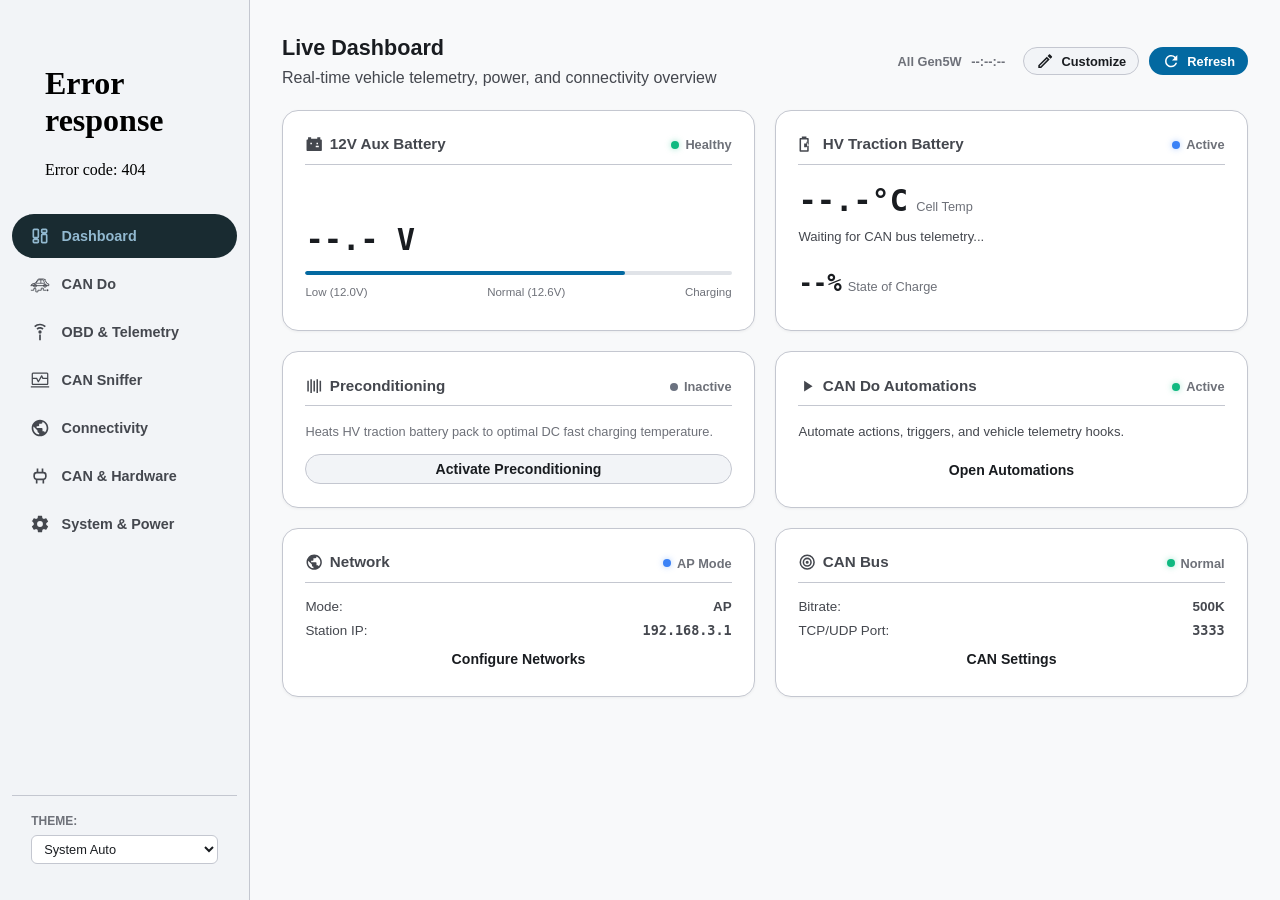
==== commit e1c9167f: "feat: complete HA multi-webhook array and HTTPS support This resolves the issue where the `ha-wican`" ====
--- a/main/homepage.html
+++ b/main/homepage.html
@@ -313,9 +313,15 @@
 </div>
 </div>
 <div class="settings-row">
-<div class="settings-label"><span class="settings-title">WebHook URL</span></div>
+<div class="settings-label"><span class="settings-title">Primary WebHook URL</span></div>
 <div class="settings-control"><input type="text" id="webhook_url"
 placeholder="http://homeassistant.local:8123/..."
+oninput="enableAutoStoreButton();submit_enable();"></div>
+</div>
+<div class="settings-row">
+<div class="settings-label"><span class="settings-title">Fallback WebHook URL</span></div>
+<div class="settings-control"><input type="text" id="webhook_url_fallback"
+placeholder="https://my-nabucasa-url.ui.nabu.casa/..."
 oninput="enableAutoStoreButton();submit_enable();"></div>
 </div>
 <div class="settings-row">
@@ -331,6 +337,9 @@
 <option value="changed">Changed Values Only</option>
 </select>
 </div>
+</div>
+<div class="settings-row" style="justify-content: flex-end; padding-top: 0.8rem; border-top: 1px solid var(--border-color);">
+<button type="button" id="btn_save_webhook" onclick="saveWebhookSettings(this)" class="dash-action-btn" style="padding: 6px 18px; font-size: 0.85rem; font-weight: 600;">Save Webhook Settings</button>
 </div>
 </div>
 <div
@@ -387,6 +396,9 @@
 </label>
 </div>
 </div>
+<div class="settings-row" style="justify-content: flex-end; padding-top: 0.8rem; border-top: 1px solid var(--border-color);">
+<button type="button" onclick="postConfig(this)" class="dash-action-btn" style="padding: 6px 18px; font-size: 0.85rem; font-weight: 600;">Save Destination Settings</button>
+</div>
 </div>
 <div id="automate_table">
 <div class="pid-entries"></div>
@@ -395,8 +407,7 @@
 <button onclick="addRowAutoTable()" class="dash-outline-btn"><svg class="icon">
 <use href="#icon-plus" />
 </svg> New Custom PID</button>
-<button id="custom_pid_store" onclick="storeAutoTableData()" class="dash-action-btn store" disabled>Save
-Configuration</button>
+<button id="custom_pid_store" onclick="storeAutoTableData()" class="dash-action-btn store" disabled>Save Custom PIDs</button>
 </div>
 </div>
 <div id="monitor" class="tabcontent">
@@ -432,7 +443,7 @@
 <div class="settings-row">
 <div class="settings-label"><span class="settings-title">Wireless Mode</span></div>
 <div class="settings-control">
-<select id="wifi_mode">
+<select id="wifi_mode" onchange="submit_enable();">
 <option value="AP">Access Point Only</option>
 <option value="APStation">AP + Station</option>
 </select>
@@ -441,14 +452,16 @@
 <div class="settings-row">
 <div class="settings-label"><span class="settings-title">AP Channel</span></div>
 <div class="settings-control">
-<select id="ap_ch_value">
-<option value="6">6</option>
+<select id="ap_ch_value" onchange="submit_enable();">
+<option value="1">1</option>
+<option value="6" selected>6</option>
+<option value="11">11</option>
 </select>
 </div>
 </div>
 <div class="settings-row">
 <div class="settings-label"><span class="settings-title">AP Password</span></div>
-<div class="settings-control"><input type="text" id="ap_pass_value" value="Testpass"></div>
+<div class="settings-control"><input type="text" id="ap_pass_value" value="Testpass" oninput="submit_enable();"></div>
 </div>
 <div class="settings-row">
 <div class="settings-label">
@@ -461,6 +474,9 @@
 <span class="ha-slider"></span>
 </label>
 </div>
+</div>
+<div class="settings-row" style="justify-content: flex-end; padding-top: 0.8rem; border-top: 1px solid var(--border-color);">
+<button type="button" onclick="postConfig(this)" class="dash-action-btn" style="padding: 6px 18px; font-size: 0.85rem; font-weight: 600;">Save Wi-Fi Settings</button>
 </div>
 </div>
 <div style="display: flex; justify-content: space-between; align-items: center; margin-bottom: 0.6rem;">
@@ -483,6 +499,73 @@
 </label>
 </div>
 </div>
+<div id="mqtt_en_div">
+<div class="settings-row">
+<div class="settings-label"><span class="settings-title">MQTT Server URL</span></div>
+<div class="settings-control"><input type="text" id="mqtt_url" placeholder="192.168.1.100" oninput="submit_enable();"></div>
+</div>
+<div class="settings-row">
+<div class="settings-label"><span class="settings-title">Port</span></div>
+<div class="settings-control"><input type="number" id="mqtt_port" value="1883" oninput="submit_enable();"></div>
+</div>
+<div class="settings-row">
+<div class="settings-label"><span class="settings-title">Username</span></div>
+<div class="settings-control"><input type="text" id="mqtt_user" placeholder="Optional" oninput="submit_enable();"></div>
+</div>
+<div class="settings-row">
+<div class="settings-label"><span class="settings-title">Password</span></div>
+<div class="settings-control"><input type="password" id="mqtt_pass" placeholder="Optional" oninput="submit_enable();"></div>
+</div>
+<div class="settings-row">
+<div class="settings-label"><span class="settings-title">Keep Alive (s)</span></div>
+<div class="settings-control"><input type="number" id="keep_alive" value="60" oninput="submit_enable();"></div>
+</div>
+<div class="settings-row">
+<div class="settings-label"><span class="settings-title">Enable Transmit (TX) Topic</span></div>
+<div class="settings-control">
+<label class="ha-switch">
+<input type="checkbox" id="mqtt_tx_en_checkbox" onchange="txCheckBoxChanged(); submit_enable();">
+<span class="ha-slider"></span>
+</label>
+</div>
+</div>
+<div class="settings-row">
+<div class="settings-label"><span class="settings-title">TX Topic</span></div>
+<div class="settings-control"><input type="text" id="mqtt_tx_topic" placeholder="wican/can/tx" oninput="submit_enable();"></div>
+</div>
+<div class="settings-row">
+<div class="settings-label"><span class="settings-title">Enable Receive (RX) Topic</span></div>
+<div class="settings-control">
+<label class="ha-switch">
+<input type="checkbox" id="mqtt_rx_en_checkbox" onchange="rxCheckBoxChanged(); submit_enable();">
+<span class="ha-slider"></span>
+</label>
+</div>
+</div>
+<div class="settings-row">
+<div class="settings-label"><span class="settings-title">RX Topic</span></div>
+<div class="settings-control"><input type="text" id="mqtt_rx_topic" placeholder="wican/can/rx" oninput="submit_enable();"></div>
+</div>
+<div class="settings-row">
+<div class="settings-label"><span class="settings-title">Status Topic</span></div>
+<div class="settings-control"><input type="text" id="mqtt_status_topic" placeholder="wican/status" oninput="submit_enable();"></div>
+</div>
+<div class="settings-row">
+<div class="settings-label">
+<span class="settings-title">ELM327 Log</span>
+<span class="settings-desc" style="cursor: pointer; text-decoration: underline;" onclick="alert_elm327();">What is this?</span>
+</div>
+<div class="settings-control">
+<select id="mqtt_elm327_log" onchange="submit_enable();">
+<option value="disable">Disable</option>
+<option value="enable">Enable</option>
+</select>
+</div>
+</div>
+</div>
+<div class="settings-row" style="justify-content: flex-end; padding-top: 0.8rem; border-top: 1px solid var(--border-color);">
+<button type="button" onclick="postConfig(this)" class="dash-action-btn" style="padding: 6px 18px; font-size: 0.85rem; font-weight: 600;">Save MQTT Settings</button>
+</div>
 </div>
 <div class="section-title">Bluetooth Low Energy (BLE)</div>
 <div class="settings-card">
@@ -498,7 +581,10 @@
 <div class="settings-row">
 <div class="settings-label"><span class="settings-title">BLE Passkey</span></div>
 <div class="settings-control"><input type="number" id="ble_pass_value" value="000000" min="0"
-max="999999"></div>
+max="999999" oninput="submit_enable();"></div>
+</div>
+<div class="settings-row" style="justify-content: flex-end; padding-top: 0.8rem; border-top: 1px solid var(--border-color);">
+<button type="button" onclick="postConfig(this)" class="dash-action-btn" style="padding: 6px 18px; font-size: 0.85rem; font-weight: 600;">Save BLE Settings</button>
 </div>
 </div>
 </div>
@@ -536,6 +622,9 @@
 <div class="settings-row">
 <div class="settings-label"><span class="settings-title">Network Port</span></div>
 <div class="settings-control"><input type="number" id="tcp_port_value" value="3333"></div>
+</div>
+<div class="settings-row" style="justify-content: flex-end; padding-top: 0.8rem; border-top: 1px solid var(--border-color);">
+<button type="button" onclick="postConfig(this)" class="dash-action-btn" style="padding: 6px 18px; font-size: 0.85rem; font-weight: 600;">Save CAN Settings</button>
 </div>
 </div>
 <div class="section-title">MQTT CAN Hardware Filter</div>
@@ -610,6 +699,9 @@
 oninput="document.getElementById('sleep_time_value').textContent = this.value; submit_enable();">
 </div>
 </div>
+<div class="settings-row" style="justify-content: flex-end; padding-top: 0.8rem; border-top: 1px solid var(--border-color);">
+<button type="button" onclick="postConfig(this)" class="dash-action-btn" style="padding: 6px 18px; font-size: 0.85rem; font-weight: 600;">Save Power Settings</button>
+</div>
 </div>
 <div class="section-title">Configuration Backup &amp; Restore</div>
 <div class="settings-card">
@@ -630,7 +722,7 @@
 </div>
 <div class="section-title">Firmware &amp; OTA Update</div>
 <div class="settings-card">
-<form id="ota_form" method="POST" action="/update" enctype="multipart/form-data">
+<form id="ota_form" method="POST" action="/upload/ota.bin" enctype="multipart/form-data">
 <div class="settings-row">
 <div class="settings-label">
 <span class="settings-title">OTA Firmware File</span>
@@ -652,40 +744,23 @@
 </div>
 </div>
 </div>
-<input id="submit_button" type="button" onclick="postConfig()" value="Submit Changes" class="dash-action-btn"
-disabled style="margin-top: 1rem;" />
 </div>
 <script>
-(function () {
 function resolveSafeUrl(url) {
 if (typeof url !== 'string') return url;
 if (url.startsWith('http://') || url.startsWith('https://') || url.startsWith('ws://') || url.startsWith('wss://') || url.startsWith('data:')) {
 return url;
 }
-const clean = url.startsWith('/') ? url : ('/' + url);
-if (window.location.protocol === 'blob:' || window.location.protocol === 'file:' || !window.location.host) {
-const base = (window.location.origin && window.location.origin !== 'null' && window.location.origin.startsWith('http'))
-? window.location.origin
-: 'https://wican.local';
-return base + clean;
-}
-return clean;
-}
-const origXhrOpen = XMLHttpRequest.prototype.open;
-XMLHttpRequest.prototype.open = function (method, url, ...rest) {
-const safe = resolveSafeUrl(url);
-return origXhrOpen.call(this, method, safe, ...rest);
-};
-const origFetch = window.fetch;
-window.fetch = function (input, init) {
-if (typeof input === 'string') {
-input = resolveSafeUrl(input);
-}
-return origFetch.call(this, input, init);
-};
-})();
+return url.startsWith('/') ? url : ('/' + url);
+}
 function escapeHtml(str) {
-return String(str || '').replace(/&/g, "&amp;").replace(/</g, "&lt;").replace(/>/g, "&gt;").replace(/"/g, "&quot;");
+if (!str) return '';
+return String(str)
+.replace(/&/g, "&amp;")
+.replace(/</g, "&lt;")
+.replace(/>/g, "&gt;")
+.replace(/"/g, "&quot;")
+.replace(/'/g, "&#039;");
 }
 function showNotification(message, color = "blue", duration = 4000) {
 const notification = document.getElementById("notification");
@@ -733,8 +808,6 @@
 }
 }
 if (typeof updateStaNetworksUI === "function") updateStaNetworksUI();
-const submitBtn = document.getElementById("submit_button");
-if (submitBtn) submitBtn.disabled = false;
 }
 function initAppTheme() {
 let savedTheme = "system";
@@ -805,11 +878,6 @@
 if (window.innerWidth <= 768) {
 closeSidebarDrawer();
 }
-const submitBtn = document.getElementById("submit_button");
-if (submitBtn) {
-const configTabs = ["autopid_tab", "connectivity_tab", "can_hardware_tab", "system_tab"];
-submitBtn.style.display = configTabs.includes(tabName) ? "inline-block" : "none";
-}
 const canDoFab = document.getElementById("can_do_anchored_save_fab");
 if (canDoFab) {
 canDoFab.style.display = (tabName === "automate") ? "inline-flex" : "none";
@@ -842,13 +910,22 @@
 if (sidebar) sidebar.classList.remove("drawer-open");
 if (backdrop) backdrop.classList.remove("active");
 }
+let _rtfNarrow = null;
+try {
+if (typeof Intl !== "undefined" && Intl.RelativeTimeFormat) {
+_rtfNarrow = new Intl.RelativeTimeFormat('en', { style: 'narrow', numeric: 'always' });
+}
+} catch (e) { }
 function formatAge(ageMs) {
+if (ageMs === undefined || ageMs === null || isNaN(ageMs)) return "0s";
 const seconds = Math.max(0, Math.round(ageMs / 1000));
 if (seconds < 60) return `${seconds}s`;
 const minutes = Math.floor(seconds / 60);
-if (minutes < 60) return `${minutes}m`;
+if (minutes < 60) {
+return _rtfNarrow ? _rtfNarrow.format(-minutes, 'minute').replace(' ago', '').replace(' ', '') : `${minutes}m`;
+}
 const hours = Math.floor(minutes / 60);
-return `${hours}h`;
+return _rtfNarrow ? _rtfNarrow.format(-hours, 'hour').replace(' ago', '').replace(' ', '') : `${hours}h`;
 }
 function initActiveTab() {
 let savedTab = null;
@@ -1132,7 +1209,7 @@
 alert('Upload failed');
 }
 }
-function postConfig() {
+function postConfig(btn) {
 var obj = {};
 const bools = ["webhook_en", "grouping", "autopid_polling", "ap_auto_disable", "mqtt_en", "ble_status", "sleep_status"];
 bools.forEach(id => {
@@ -1141,7 +1218,6 @@
 });
 const getVal = (id, fallback = "") => document.getElementById(id)?.value || fallback;
 obj["wifi_mode"] = getVal("wifi_mode");
-obj["webhook_en"] = getVal("webhook_en");
 obj["ap_ch"] = getVal("ap_ch_value");
 if (typeof updateLegacyStaFields === "function") updateLegacyStaFields();
 obj["sta_ssid"] = getVal("ssid_value");
@@ -1156,11 +1232,14 @@
 obj["can_fwd_mode"] = getVal("can_fwd_mode");
 obj["port_type"] = getVal("port_type");
 obj["port"] = getVal("tcp_port_value");
-obj["ap_pass"] = getVal("ap_pass_value");
-obj["protocol"] = getVal("protocol");
-obj["ble_pass"] = getVal("ble_pass_value");
-obj["ble_status"] = getVal("ble_status");
-obj["sleep_status"] = getVal("sleep_status");
+const apPassEl = document.getElementById("ap_pass_value");
+if (apPassEl) {
+let ap_pass = apPassEl.value;
+obj["ap_pass"] = ap_pass && ap_pass.trim() !== "" ? ap_pass : "@meatpi#";
+}
+obj["protocol"] = getVal("protocol", "savvycan");
+let ble_pass = getVal("ble_pass_value");
+obj["ble_pass"] = ble_pass && ble_pass.trim() !== "" ? ble_pass : "123456";
 obj["sleep_volt"] = getVal("sleep_volt");
 obj["sleep_time"] = getVal("sleep_time");
 obj["batt_alert"] = getVal("batt_alert");
@@ -1176,7 +1255,6 @@
 obj["batt_alert_time"] = getVal("batt_alert_time");
 obj["batt_mqtt_user"] = getVal("batt_mqtt_user");
 obj["batt_mqtt_pass"] = getVal("batt_mqtt_pass");
-obj["mqtt_en"] = getVal("mqtt_en");
 let raw_mqtt_url = getVal("mqtt_url").replace(/^mqtt:\/\//, "");
 obj["mqtt_url"] = mqtt_txt.concat(raw_mqtt_url);
 obj["mqtt_port"] = getVal("mqtt_port");
@@ -1184,7 +1262,6 @@
 obj["mqtt_pass"] = getVal("mqtt_pass");
 obj["keep_alive"] = getVal("keep_alive");
 obj["mqtt_tx_topic"] = getVal("mqtt_tx_topic");
-obj["ap_auto_disable"] = getVal("ap_auto_disable");
 obj["mqtt_tx_en"] = document.getElementById("mqtt_tx_en_checkbox")?.checked ? "enable" : "disable";
 obj["mqtt_rx_topic"] = getVal("mqtt_rx_topic");
 obj["mqtt_rx_en"] = document.getElementById("mqtt_rx_en_checkbox")?.checked ? "enable" : "disable";
@@ -1193,11 +1270,43 @@
 obj["precon_mode"] = getVal("precon_mode", "once");
 obj["precon_button"] = getVal("precon_button", "sw_star");
 obj["precon_press"] = getVal("precon_press", "short");
+let origText = "";
+if (btn) {
+origText = btn.textContent || btn.value;
+btn.textContent = "Saving...";
+btn.disabled = true;
+}
 const xhttp = new XMLHttpRequest();
 xhttp.onload = function () {
-if (typeof showNotification === "function") showNotification(this.responseText, "green");
-const subBtn = document.getElementById("submit_button");
-if (subBtn) subBtn.disabled = true;
+if (this.status >= 200 && this.status < 300) {
+if (typeof showNotification === "function") showNotification(this.responseText || "Settings saved successfully", "green");
+if (btn) {
+btn.textContent = "✓ Saved!";
+setTimeout(() => {
+btn.textContent = origText;
+btn.disabled = false;
+}, 2000);
+}
+} else {
+if (typeof showNotification === "function") showNotification("Failed to save settings: " + (this.responseText || "Server Error"), "red");
+if (btn) {
+btn.textContent = "✕ Error";
+setTimeout(() => {
+btn.textContent = origText;
+btn.disabled = false;
+}, 2000);
+}
+}
+};
+xhttp.onerror = function () {
+if (typeof showNotification === "function") showNotification("Failed to save settings: Connection Error", "red");
+if (btn) {
+btn.textContent = "✕ Error";
+setTimeout(() => {
+btn.textContent = origText;
+btn.disabled = false;
+}, 2000);
+}
 };
 xhttp.open("POST", "/store_config");
 xhttp.setRequestHeader("Content-Type", "application/json");
@@ -1218,15 +1327,51 @@
 const el = document.getElementById(id);
 if (el && val !== undefined) el.value = val;
 };
+setElVal("wifi_mode", obj.wifi_mode || "AP");
+setElVal("ap_ch_value", obj.ap_ch || "6");
 setElVal("ap_pass_value", obj.ap_pass || "Testpass");
+setElVal("can_datarate", obj.can_datarate || "500K");
+setElVal("can_mode", obj.can_mode || "normal");
+setElVal("port_type", obj.port_type || "tcp");
 setElVal("tcp_port_value", obj.port || "3333");
 setElVal("ble_pass_value", obj.ble_pass || "000000");
 setElVal("sleep_volt", obj.sleep_volt || "13.2");
+setElVal("sleep_time", obj.sleep_time || "2");
 const sleepDisp = document.getElementById("sleep_volt_value");
 if (sleepDisp) sleepDisp.textContent = obj.sleep_volt || "13.2";
+const sleepTimeDisp = document.getElementById("sleep_time_value");
+if (sleepTimeDisp) sleepTimeDisp.textContent = obj.sleep_time || "2";
+if (typeof renderStaNetworksList === "function") {
+renderStaNetworksList(obj.sta_networks || []);
+}
+let cleanMqttUrl = (obj.mqtt_url || "").replace(/^mqtt:\/\//, "");
+setElVal("mqtt_url", cleanMqttUrl);
+setElVal("mqtt_port", obj.mqtt_port || "1883");
+setElVal("mqtt_user", obj.mqtt_user || "");
+setElVal("mqtt_pass", obj.mqtt_pass || "");
+setElVal("keep_alive", obj.keep_alive || "60");
+setElVal("mqtt_tx_topic", obj.mqtt_tx_topic || "wican/can/tx");
+setElVal("mqtt_rx_topic", obj.mqtt_rx_topic || "wican/can/rx");
+setElVal("mqtt_status_topic", obj.mqtt_status_topic || "wican/status");
+setElVal("mqtt_elm327_log", obj.mqtt_elm327_log || "disable");
+const txCb = document.getElementById("mqtt_tx_en_checkbox");
+if (txCb) {
+txCb.checked = (obj.mqtt_tx_en === "enable");
+if (typeof txCheckBoxChanged === "function") txCheckBoxChanged();
+}
+const rxCb = document.getElementById("mqtt_rx_en_checkbox");
+if (rxCb) {
+rxCb.checked = (obj.mqtt_rx_en === "enable");
+if (typeof rxCheckBoxChanged === "function") rxCheckBoxChanged();
+}
 const mqttDiv = document.getElementById("mqtt_en_div");
 if (mqttDiv) {
 mqttDiv.style.display = (obj.mqtt_en === "enable") ? "block" : "none";
+}
+if (typeof submit_enable === "function") {
+const isAp = (obj.wifi_mode === "AP");
+const bleEl = document.getElementById("ble_status");
+if (bleEl) bleEl.disabled = !isAp;
 }
 if (typeof checkStatus === "function") checkStatus();
 if (typeof loadCANFLT === "function") loadCANFLT();
@@ -2178,6 +2323,7 @@
 };
 setElementValue("car_specific", data.car_specific, 'disable');
 setElementValue("webhook_data_mode", data.webhook_data_mode, 'full');
+if (typeof loadWebhookConfig === "function") loadWebhookConfig();
 setElementValue("ha_discovery", 'disable');
 setElementValue("grouping", data.grouping, 'disable');
 setElementValue("autopid_polling", data.autopid_polling, 'enable');
@@ -2230,6 +2376,101 @@
 } catch (error) {
 console.error('Error in loadAutoTable:', error);
 showNotification("Error loading table data: " + error.message, "red");
+}
+}
+async function loadWebhookConfig() {
+try {
+const res = await fetch('/api/webhook');
+if (!res.ok) return;
+const data = await res.json();
+const webhookUrlEl = document.getElementById("webhook_url");
+const webhookUrlFallbackEl = document.getElementById("webhook_url_fallback");
+const webhookIntervalEl = document.getElementById("webhook_interval");
+const webhookEnEl = document.getElementById("webhook_en");
+if (webhookUrlEl) {
+if (data.urls && data.urls.length > 0) {
+webhookUrlEl.value = data.urls[0] || '';
+if (webhookUrlFallbackEl && data.urls.length > 1) {
+webhookUrlFallbackEl.value = data.urls[1] || '';
+}
+} else if (data.url !== undefined) {
+webhookUrlEl.value = data.url;
+}
+}
+if (webhookEnEl && data.enabled !== undefined) {
+webhookEnEl.checked = (data.enabled === true);
+}
+if (webhookIntervalEl && data.interval !== undefined) {
+webhookIntervalEl.value = data.interval;
+}
+const statOk = document.getElementById("webhook_stat_success");
+const statFail = document.getElementById("webhook_stat_fail");
+const statStatus = document.getElementById("webhook_stat_status");
+if (statOk && data.success_count !== undefined) statOk.textContent = `OK: ${data.success_count}`;
+if (statFail && data.fail_count !== undefined) statFail.textContent = `Fail: ${data.fail_count}`;
+if (statStatus && data.status) statStatus.textContent = `Status: ${data.status}`;
+} catch (e) {
+console.warn("Failed to load webhook config:", e);
+}
+}
+async function saveWebhookSettings(btn) {
+const webhookUrlEl = document.getElementById("webhook_url");
+const webhookUrlFallbackEl = document.getElementById("webhook_url_fallback");
+const webhookIntervalEl = document.getElementById("webhook_interval");
+const webhookEnEl = document.getElementById("webhook_en");
+if (!webhookUrlEl) return false;
+const wUrl = webhookUrlEl.value.trim();
+const wUrlFallback = webhookUrlFallbackEl ? webhookUrlFallbackEl.value.trim() : '';
+const wEn = webhookEnEl ? webhookEnEl.checked : true;
+const wInt = webhookIntervalEl ? parseInt(webhookIntervalEl.value, 10) : 60;
+if (wEn && wUrl && !wUrl.startsWith("http://") && !wUrl.startsWith("https://")) {
+if (typeof showNotification === "function") showNotification("Webhook URL must start with http:// or https://", "red", 3500);
+return false;
+}
+if (btn) {
+btn.textContent = "Saving...";
+btn.disabled = true;
+}
+try {
+if (wUrl && (wUrl.startsWith("http://") || wUrl.startsWith("https://"))) {
+let payload = {
+url: wUrl,
+enabled: wEn,
+interval: isNaN(wInt) || wInt < 1 ? 60 : wInt
+};
+let urls = [wUrl];
+if (wUrlFallback && (wUrlFallback.startsWith("http://") || wUrlFallback.startsWith("https://"))) {
+urls.push(wUrlFallback);
+}
+payload.urls = urls;
+const res = await fetch('/api/webhook', {
+method: 'POST',
+headers: { 'Content-Type': 'application/json' },
+body: JSON.stringify(payload)
+});
+if (!res.ok) throw new Error("Status " + res.status);
+} else if (!wEn) {
+await fetch('/api/webhook', { method: 'DELETE' });
+}
+if (btn) {
+btn.textContent = "✓ Saved!";
+setTimeout(() => {
+btn.textContent = "Save Webhook Settings";
+btn.disabled = false;
+}, 2000);
+}
+if (typeof showNotification === "function") showNotification("Webhook settings saved successfully!", "green", 3000);
+return true;
+} catch (e) {
+if (btn) {
+btn.textContent = "✕ Error";
+setTimeout(() => {
+btn.textContent = "Save Webhook Settings";
+btn.disabled = false;
+}, 2000);
+}
+if (typeof showNotification === "function") showNotification("Failed to save Webhook settings: " + e.message, "red", 3500);
+return false;
 }
 }
 async function storeAutoTableData() {
@@ -2366,26 +2607,9 @@
 standard_pids: standard_pidsValue,
 ecu_protocol: ecu_protocolValue
 };
-const webhookUrlEl = document.getElementById("webhook_url");
-const webhookIntervalEl = document.getElementById("webhook_interval");
-const webhookEnEl = document.getElementById("webhook_en");
-if (webhookUrlEl) {
-const wUrl = webhookUrlEl.value.trim();
-const wEn = webhookEnEl ? (webhookEnEl.value === "enable") : true;
-const wInt = webhookIntervalEl ? parseInt(webhookIntervalEl.value, 10) : 60;
-if (wUrl && (wUrl.startsWith("http://") || wUrl.startsWith("https://"))) {
-await fetch('/api/webhook', {
-method: 'POST',
-headers: { 'Content-Type': 'application/json' },
-body: JSON.stringify({
-url: wUrl,
-enabled: wEn,
-interval: isNaN(wInt) || wInt < 1 ? 60 : wInt
-})
-}).catch(e => console.warn('Webhook save failed', e));
-} else if (!wUrl && !wEn) {
-await fetch('/api/webhook', { method: 'DELETE' }).catch(() => { });
-}
+const webhookSuccess = await saveWebhookSettings();
+if (!webhookSuccess) {
+throw new Error("Failed to save Webhook settings");
 }
 const response = await fetch('store_auto_data', {
 method: 'POST',
@@ -2410,9 +2634,6 @@
 window._dashEditMode = false;
 window._lastStatusObj = null;
 window._canDoStateCache = {};
-function escapeHtml(str) {
-return String(str || '').replace(/&/g, "&amp;").replace(/</g, "&lt;").replace(/>/g, "&gt;").replace(/"/g, "&quot;");
-}
 const DASH_WIDGET_CATALOG = {
 batt_12v: {
 id: "batt_12v", name: "12V Auxiliary Battery", icon: "", category: "Power",
@@ -4511,7 +4732,8 @@
 if (st.is_active) {
 const ageSec = (st.age_ms !== undefined && st.age_ms >= 0) ? Math.round(st.age_ms / 1000) : 0;
 let ageStr = `${ageSec}s ago`;
-if (ageSec > 60) ageStr = `${Math.floor(ageSec / 60)}m ago`;
+if (ageSec >= 3600) ageStr = `${Math.floor(ageSec / 3600)}h ago`;
+else if (ageSec >= 60) ageStr = `${Math.floor(ageSec / 60)}m ago`;
 badge.className = "can-do-activity-badge active-on";
 badge.textContent = `ON (${st.count}x, ${ageStr})`;
 badge.title = "Rule is currently TOGGLED ON";
@@ -4522,8 +4744,19 @@
 } else {
 const ageSec = Math.round(st.age_ms / 1000);
 let ageStr = `${ageSec}s ago`;
-if (ageSec > 60) ageStr = `${Math.floor(ageSec / 60)}m ago`;
-badge.textContent = `${st.count}x (${ageStr})`;
+let badgeText = `${st.count}x (${ageStr})`;
+if (ageSec >= 86400) {
+const days = Math.floor(ageSec / 86400);
+ageStr = `${days}d ago`;
+badgeText = `${st.count}x (${ageStr})`;
+} else if (ageSec >= 3600) {
+ageStr = `${Math.floor(ageSec / 3600)}h ago`;
+badgeText = `${st.count}x Today`;
+} else if (ageSec >= 60) {
+ageStr = `${Math.floor(ageSec / 60)}m ago`;
+badgeText = `${st.count}x (${ageStr})`;
+}
+badge.textContent = badgeText;
 badge.title = `Fired ${st.count} time(s), last ${ageStr}`;
 if (st.age_ms >= 0 && st.age_ms < 4000) {
 badge.className = "can-do-activity-badge recent-fire";
@@ -5056,25 +5289,6 @@
 if (typeof markCanDoDirty === "function") markCanDoDirty();
 }
 }, true);
-function initCanDoMutationObserver() {
-const container = document.getElementById("can_do_rules_container");
-if (!container || window._can_doObserverAttached) return;
-window._can_doObserverAttached = true;
-const observer = new MutationObserver(function (mutations) {
-if (window._suppressCanDoDirty) return;
-for (let m of mutations) {
-if (m.addedNodes.length > 0 || m.removedNodes.length > 0) {
-if (typeof markCanDoDirty === "function") markCanDoDirty();
-break;
-}
-}
-});
-observer.observe(container, { childList: true, subtree: true });
-}
-if (document.getElementById("can_do_rules_container")) {
-initCanDoMutationObserver();
-}
-document.addEventListener("DOMContentLoaded", initCanDoMutationObserver);
 document.addEventListener("keydown", function (e) {
 if (e.key === "Escape") {
 closeCanDoSettingsMenu();
@@ -5272,9 +5486,10 @@
 });
 });
 }
-const overlay = document.createElement("div");
-overlay.className = "ha-add-element-dialog-overlay";
-overlay.innerHTML = `
+const dialog = document.createElement("dialog");
+dialog.className = "ha-add-element-dialog-overlay ha-native-dialog";
+dialog.style.cssText = "border: none; padding: 0; background: transparent; max-width: 100vw; max-height: 100vh;";
+dialog.innerHTML = `
 <div class="ha-add-element-dialog" onclick="event.stopPropagation();">
 <div class="ha-dialog-header">
 <div class="ha-dialog-header-top">
@@ -5282,7 +5497,7 @@
 <span class="can-do-ha-pill ${typeConfig.pillClass}">${typeConfig.pillText}</span>
 <h3 class="ha-dialog-title">${typeConfig.title}</h3>
 </div>
-<button type="button" class="ha-dialog-close-btn" onclick="this.closest('.ha-add-element-dialog-overlay').remove();" title="Close dialog">✕</button>
+<button type="button" class="ha-dialog-close-btn" onclick="const d = this.closest('dialog'); if (d) { d.close(); d.remove(); }" title="Close dialog">✕</button>
 </div>
 <div class="ha-dialog-search-wrap">
 <svg class="ha-dialog-search-icon" viewBox="0 0 24 24" fill="none" stroke="currentColor" stroke-width="2">
@@ -5296,7 +5511,11 @@
 <div class="ha-dialog-body" id="ha_dialog_body"></div>
 </div>
 `;
-document.body.appendChild(overlay);
+document.body.appendChild(dialog);
+if (typeof dialog.showModal === "function") {
+dialog.showModal();
+}
+const overlay = dialog;
 const searchInput = overlay.querySelector(".ha-dialog-search-input");
 const dialogBody = overlay.querySelector("#ha_dialog_body");
 const breadcrumbs = overlay.querySelector("#ha_dialog_breadcrumbs");
@@ -5514,6 +5733,7 @@
 dialogBody.appendChild(sec);
 }
 function handleTargetSelection(item, stateOpt) {
+if (typeof overlay.close === "function") overlay.close();
 overlay.remove();
 item.onSelect(stateOpt);
 const newElem = targetContainer ? targetContainer.lastElementChild : null;
@@ -5530,42 +5750,42 @@
 window.handleTargetSelection = handleTargetSelection;
 searchInput.oninput = () => renderPicker();
 overlay.onclick = (e) => {
-if (e.target === overlay) overlay.remove();
+if (e.target === overlay) {
+if (typeof overlay.close === "function") overlay.close();
+overlay.remove();
+}
 };
-const escHandler = (e) => {
-if (e.key === "Escape") {
-overlay.remove();
-document.removeEventListener("keydown", escHandler);
-}
-};
-document.addEventListener("keydown", escHandler);
+overlay.onclose = () => overlay.remove();
 renderPicker();
 setTimeout(() => searchInput.focus(), 60);
 }
 function showCanDoHaSettingsModal(btn) {
 const card = btn ? btn.closest(".can-do-rule-card") : null;
 if (!card) return;
-document.querySelectorAll(".can-do-ha-settings-modal-overlay").forEach(el => el.remove());
+document.querySelectorAll(".can-do-ha-settings-modal-overlay, dialog.ha-native-dialog").forEach(el => {
+if (el.querySelector("#can_do_modal_ha_expose")) el.remove();
+});
 const ruleName = card.querySelector(".can-do-name")?.value || "CAN Do Automation";
 const currentExpose = card.dataset.haExpose !== undefined ? (card.dataset.haExpose === "true") : true;
 const currentIcon = card.dataset.haIcon || "mdi:car-defrost-rear";
-const overlay = document.createElement("div");
-overlay.className = "can-do-ha-settings-modal-overlay";
-overlay.style.cssText = "position: fixed; inset: 0; z-index: 1000000; background: rgba(0,0,0,0.5); backdrop-filter: blur(3px); display: flex; align-items: center; justify-content: center; padding: 1rem;";
-overlay.innerHTML = `
-<div class="can-do-ha-settings-modal" style="width: 100%; max-width: 460px; box-shadow: 0 20px 45px rgba(0,0,0,0.4); border-radius: var(--m3-shape-lg, 16px); padding: 1.5rem; margin: 0; position: relative;" onclick="event.stopPropagation();">
-<div style="display: flex; justify-content: space-between; align-items: flex-start; margin-bottom: 1.25rem;">
-<div>
-<h3 style="margin: 0; font-size: 1.15rem; color: var(--text-heading); display: flex; align-items: center; gap: 0.5rem;">
-<span>Home Assistant Integration</span>
-</h3>
-<span style="font-size: 0.78rem; color: var(--text-muted); display: block; margin-top: 3px; max-width: 360px; overflow: hidden; text-overflow: ellipsis; white-space: nowrap;">
-"${ruleName}"
-</span>
-</div>
-<button type="button" class="system-button" style="width: 28px; height: 28px; min-width: 28px; padding: 0; font-size: 0.9rem; border-radius: 50%;" onclick="this.closest('.can-do-ha-settings-modal-overlay').remove();">✕</button>
-</div>
-<div style="display: flex; flex-direction: column; gap: 1.1rem;">
+const dialog = document.createElement("dialog");
+dialog.className = "ha-add-element-dialog-overlay ha-native-dialog";
+dialog.style.cssText = "border: none; padding: 0; background: transparent; max-width: 100vw; max-height: 100vh;";
+dialog.innerHTML = `
+<div class="ha-add-element-dialog" style="max-width: 480px;" onclick="event.stopPropagation();">
+<div class="ha-dialog-header">
+<div class="ha-dialog-header-top">
+<div class="ha-dialog-title-wrap">
+<span class="can-do-ha-pill act-pill">Home Assistant</span>
+<h3 class="ha-dialog-title">Home Assistant Integration</h3>
+</div>
+<button type="button" class="ha-dialog-close-btn" onclick="const d = this.closest('dialog'); if (d) { d.close(); d.remove(); }" title="Close dialog">✕</button>
+</div>
+<div style="font-size: 0.8rem; color: var(--text-muted); margin-top: 4px; overflow: hidden; text-overflow: ellipsis; white-space: nowrap;">
+"${escapeHtml(ruleName)}"
+</div>
+</div>
+<div class="ha-dialog-body" style="padding: 1.25rem; gap: 1.1rem; display: flex; flex-direction: column;">
 <label style="display: flex; align-items: flex-start; gap: 0.75rem; cursor: pointer; user-select: none;">
 <input type="checkbox" id="can_do_modal_ha_expose" ${currentExpose ? "checked" : ""} style="width: 18px; height: 18px; margin-top: 2px; accent-color: var(--md-sys-color-primary); cursor: pointer;">
 <div>
@@ -5577,48 +5797,69 @@
 <label style="display: block; font-weight: 600; font-size: 0.85rem; color: var(--text-heading); margin-bottom: 0.35rem;">
 Material Design Icon (MDI):
 </label>
-<input type="text" id="can_do_modal_ha_icon" value="${currentIcon}" placeholder="mdi:car-defrost-rear" style="width: 100%; box-sizing: border-box; font-family: monospace; font-size: 0.88rem; padding: 0.45rem 0.6rem; border: 1px solid var(--border-color); border-radius: 6px;">
+<input type="text" id="can_do_modal_ha_icon" value="${escapeHtml(currentIcon)}" placeholder="mdi:car-defrost-rear" style="width: 100%; box-sizing: border-box; font-family: monospace; font-size: 0.88rem; padding: 0.45rem 0.6rem; border: 1px solid var(--border-color); border-radius: 6px; background: var(--input-bg); color: var(--text-heading);">
 <span style="font-size: 0.73rem; color: var(--text-muted); margin-top: 3px; display: block;">Specify any standard icon from <a href="https://pictogrammers.com/library/mdi/" target="_blank" rel="noopener" style="color: var(--md-sys-color-primary); text-decoration: underline;">pictogrammers.com/mdi</a></span>
 <div style="margin-top: 0.6rem; display: flex; flex-wrap: wrap; gap: 0.35rem; align-items: center;">
 <span style="font-size: 0.72rem; font-weight: 600; color: var(--text-muted); margin-right: 2px;">Quick Pick:</span>
-<button type="button" class="system-button" style="padding: 2px 7px; font-size: 0.74rem;" onclick="document.getElementById('can_do_modal_ha_icon').value='mdi:car-defrost-rear'">Defrost</button>
-<button type="button" class="system-button" style="padding: 2px 7px; font-size: 0.74rem;" onclick="document.getElementById('can_do_modal_ha_icon').value='mdi:car-electric'">EV Battery</button>
-<button type="button" class="system-button" style="padding: 2px 7px; font-size: 0.74rem;" onclick="document.getElementById('can_do_modal_ha_icon').value='mdi:air-conditioner'">Climate</button>
-<button type="button" class="system-button" style="padding: 2px 7px; font-size: 0.74rem;" onclick="document.getElementById('can_do_modal_ha_icon').value='mdi:car-door-lock'">Locks</button>
-<button type="button" class="system-button" style="padding: 2px 7px; font-size: 0.74rem;" onclick="document.getElementById('can_do_modal_ha_icon').value='mdi:car-back'">Trunk</button>
-<button type="button" class="system-button" style="padding: 2px 7px; font-size: 0.74rem;" onclick="document.getElementById('can_do_modal_ha_icon').value='mdi:car-light-high'">Lights</button>
-<button type="button" class="system-button" style="padding: 2px 7px; font-size: 0.74rem;" onclick="document.getElementById('can_do_modal_ha_icon').value='mdi:flash'">Generic</button>
+<button type="button" class="dash-outline-btn" style="padding: 2px 7px; font-size: 0.74rem;" onclick="document.getElementById('can_do_modal_ha_icon').value='mdi:car-defrost-rear'">Defrost</button>
+<button type="button" class="dash-outline-btn" style="padding: 2px 7px; font-size: 0.74rem;" onclick="document.getElementById('can_do_modal_ha_icon').value='mdi:car-electric'">EV Battery</button>
+<button type="button" class="dash-outline-btn" style="padding: 2px 7px; font-size: 0.74rem;" onclick="document.getElementById('can_do_modal_ha_icon').value='mdi:air-conditioner'">Climate</button>
+<button type="button" class="dash-outline-btn" style="padding: 2px 7px; font-size: 0.74rem;" onclick="document.getElementById('can_do_modal_ha_icon').value='mdi:car-door-lock'">Locks</button>
+<button type="button" class="dash-outline-btn" style="padding: 2px 7px; font-size: 0.74rem;" onclick="document.getElementById('can_do_modal_ha_icon').value='mdi:car-back'">Trunk</button>
+<button type="button" class="dash-outline-btn" style="padding: 2px 7px; font-size: 0.74rem;" onclick="document.getElementById('can_do_modal_ha_icon').value='mdi:car-light-high'">Lights</button>
+<button type="button" class="dash-outline-btn" style="padding: 2px 7px; font-size: 0.74rem;" onclick="document.getElementById('can_do_modal_ha_icon').value='mdi:flash'">Generic</button>
 </div>
 </div>
 <div style="display: flex; justify-content: flex-end; gap: 0.5rem; margin-top: 0.8rem; border-top: 1px solid var(--border-color); padding-top: 0.9rem;">
-<button type="button" class="system-button" onclick="this.closest('.can-do-ha-settings-modal-overlay').remove();">Cancel</button>
-<button type="button" class="primary-button" style="font-weight: 600; margin: 0;" onclick="saveCanDoHaSettingsModal(this, window._activeHaTargetCard);">Save HA Settings</button>
+<button type="button" class="dash-outline-btn" onclick="const d = this.closest('dialog'); if (d) { d.close(); d.remove(); }">Cancel</button>
+<button type="button" class="dash-action-btn" style="font-weight: 600; margin: 0;" onclick="saveCanDoHaSettingsModal(this, window._activeHaTargetCard);">Save HA Settings</button>
 </div>
 </div>
 </div>
 `;
 window._activeHaTargetCard = card;
-document.body.appendChild(overlay);
-overlay.addEventListener("click", (e) => {
-if (e.target === overlay) overlay.remove();
-});
+document.body.appendChild(dialog);
+if (typeof dialog.showModal === "function") {
+dialog.showModal();
+}
+dialog.onclick = (e) => {
+if (e.target === dialog) {
+if (typeof dialog.close === "function") dialog.close();
+dialog.remove();
+}
+};
+dialog.onclose = () => dialog.remove();
 }
 function saveCanDoHaSettingsModal(btn, card) {
 if (!card) {
 card = window._activeHaTargetCard;
 }
-const modal = btn ? btn.closest(".can-do-ha-settings-modal-overlay") : document.querySelector(".can-do-ha-settings-modal-overlay");
-if (!card || !modal) return;
-const exposeCb = modal.querySelector("#can_do_modal_ha_expose");
-const iconInput = modal.querySelector("#can_do_modal_ha_icon");
+const dialog = btn ? btn.closest("dialog") : document.querySelector("dialog");
+if (!card || !dialog) return;
+const exposeCb = dialog.querySelector("#can_do_modal_ha_expose");
+const iconInput = dialog.querySelector("#can_do_modal_ha_icon");
 card.dataset.haExpose = (exposeCb && exposeCb.checked) ? "true" : "false";
 card.dataset.haIcon = (iconInput && iconInput.value.trim()) ? iconInput.value.trim() : "mdi:car-defrost-rear";
-modal.remove();
+if (typeof dialog.close === "function") dialog.close();
+dialog.remove();
 autoSaveCanDoRules("Updated Home Assistant settings for " + (card.querySelector(".can-do-name")?.value || "rule"), "blue");
+}
+function getExposedCatalogCategories() {
+try {
+const saved = localStorage.getItem("wican_ha_exposed_catalog_cats");
+if (saved) return JSON.parse(saved);
+} catch (e) { }
+return { doors: true, locks: true, battery: true, climate: true, seats: false, dynamics: false };
+}
+function saveExposedCatalogCategories(cats) {
+try {
+localStorage.setItem("wican_ha_exposed_catalog_cats", JSON.stringify(cats));
+} catch (e) { }
 }
 function toggleCanDoGlobalSettingsModal() {
 document.querySelectorAll(".can-do-global-settings-modal-overlay").forEach(el => el.remove());
 const currentUnit = getUnitSystem();
+const exposedCats = getExposedCatalogCategories();
 const overlay = document.createElement("div");
 overlay.className = "can-do-global-settings-modal-overlay ha-add-element-dialog-overlay";
 overlay.innerHTML = `
@@ -5645,7 +5886,39 @@
 </select>
 <span style="font-size: 0.74rem; color: var(--text-muted);">Trim variants enable vehicle-specific features like ventilated seats, AWD, or HUD.</span>
 </div>
-<div class="ha-form-row" style="display: flex; flex-direction: column; gap: 0.35rem;">
+<div style="border-top: 1px dashed var(--border-color); padding-top: 0.8rem; margin-top: 0.2rem;">
+<label style="font-weight: 600; font-size: 0.88rem; color: var(--text-heading); display: flex; align-items: center; gap: 0.4rem; margin-bottom: 0.4rem;">
+<span>Home Assistant Vehicle State Exposure</span>
+</label>
+<span style="font-size: 0.74rem; color: var(--text-muted); display: block; margin-bottom: 0.6rem;">Select which catalog vehicle signal categories are automatically exposed as Home Assistant sensors:</span>
+<div id="ha_cat_exposure_grid" style="display: grid; grid-template-columns: 1fr 1fr; gap: 0.6rem; font-size: 0.82rem; color: var(--text-heading);">
+<label style="display: flex; align-items: center; gap: 0.4rem; cursor: pointer;">
+<input type="checkbox" id="ha_cat_doors" ${exposedCats.doors ? "checked" : ""} style="accent-color: var(--md-sys-color-primary);">
+<span>Door &amp; Hatch States</span>
+</label>
+<label style="display: flex; align-items: center; gap: 0.4rem; cursor: pointer;">
+<input type="checkbox" id="ha_cat_locks" ${exposedCats.locks ? "checked" : ""} style="accent-color: var(--md-sys-color-primary);">
+<span>Door Lock Status</span>
+</label>
+<label style="display: flex; align-items: center; gap: 0.4rem; cursor: pointer;">
+<input type="checkbox" id="ha_cat_battery" ${exposedCats.battery ? "checked" : ""} style="accent-color: var(--md-sys-color-primary);">
+<span>Battery SOC &amp; Charging</span>
+</label>
+<label style="display: flex; align-items: center; gap: 0.4rem; cursor: pointer;">
+<input type="checkbox" id="ha_cat_climate" ${exposedCats.climate ? "checked" : ""} style="accent-color: var(--md-sys-color-primary);">
+<span>Climate &amp; Temps</span>
+</label>
+<label style="display: flex; align-items: center; gap: 0.4rem; cursor: pointer;" id="lbl_ha_cat_seats">
+<input type="checkbox" id="ha_cat_seats" ${exposedCats.seats ? "checked" : ""} style="accent-color: var(--md-sys-color-primary);">
+<span>Seat &amp; Wheel Comfort</span>
+</label>
+<label style="display: flex; align-items: center; gap: 0.4rem; cursor: pointer;">
+<input type="checkbox" id="ha_cat_dynamics" ${exposedCats.dynamics ? "checked" : ""} style="accent-color: var(--md-sys-color-primary);">
+<span>Gears &amp; Speed</span>
+</label>
+</div>
+</div>
+<div class="ha-form-row" style="display: flex; flex-direction: column; gap: 0.35rem; margin-top: 0.4rem;">
 <label style="font-weight: 600; font-size: 0.85rem; color: var(--text-heading);">Measurement Units:</label>
 <select id="can_do_unit_system" class="ha-form-select" onchange="changeUnitSystem(this.value)" style="width: 100%; padding: 8px 12px; border-radius: 8px; border: 1px solid var(--border-color); background: var(--input-bg); font-size: 0.88rem; color: var(--text-heading); box-sizing: border-box;">
 <option value="metric" ${currentUnit === "metric" ? "selected" : ""}>Metric (°C, km/h, bar, kPa)</option>
@@ -5673,8 +5946,42 @@
 overlay.onclick = () => overlay.remove();
 try {
 populateVehicleDropdowns(getCatalogVehicles());
+updateVehicleFeatureGatingUI();
 } catch (e) {
 console.error("Error populating vehicle dropdowns:", e);
+}
+}
+function updateVehicleFeatureGatingUI() {
+try {
+const modelSel = document.getElementById("can_do_vehicle_model");
+const trimSel = document.getElementById("can_do_vehicle_trim");
+if (!modelSel || !trimSel) return;
+const selectedTrimId = trimSel.value || modelSel.value;
+const vehicles = (typeof getCatalogVehicles === "function") ? getCatalogVehicles() : [];
+const activeVehicle = vehicles.find(v => v.id === selectedTrimId || v.family === selectedTrimId) || vehicles[0];
+if (activeVehicle && activeVehicle.features) {
+const seatsCb = document.getElementById("ha_cat_seats");
+const seatsLbl = document.getElementById("lbl_ha_cat_seats");
+const hasSeatsFeature = activeVehicle.features.includes("heated_seats") || activeVehicle.features.includes("ventilated_seats") || activeVehicle.features.includes("heated_wheel");
+if (seatsCb) {
+if (!hasSeatsFeature) {
+seatsCb.checked = false;
+seatsCb.disabled = true;
+if (seatsLbl) {
+seatsLbl.style.opacity = "0.5";
+seatsLbl.title = "Not supported by selected vehicle trim";
+}
+} else {
+seatsCb.disabled = false;
+if (seatsLbl) {
+seatsLbl.style.opacity = "1.0";
+seatsLbl.title = "";
+}
+}
+}
+}
+} catch (err) {
+console.warn("Failed to gate HA feature categories by vehicle:", err);
 }
 }
 function saveCanDoGlobalSettings(btn) {
@@ -5683,8 +5990,20 @@
 if (urlInput) {
 saveCanDoCatalogUrl(urlInput.value);
 }
+const overlay = btn ? btn.closest(".can-do-global-settings-modal-overlay") : document.querySelector(".can-do-global-settings-modal-overlay");
+if (overlay) {
+const cats = {
+doors: overlay.querySelector("#ha_cat_doors")?.checked ?? true,
+locks: overlay.querySelector("#ha_cat_locks")?.checked ?? true,
+battery: overlay.querySelector("#ha_cat_battery")?.checked ?? true,
+climate: overlay.querySelector("#ha_cat_climate")?.checked ?? true,
+seats: overlay.querySelector("#ha_cat_seats")?.checked ?? false,
+dynamics: overlay.querySelector("#ha_cat_dynamics")?.checked ?? false
+};
+saveExposedCatalogCategories(cats);
+}
 } catch (e) {
-console.error("Error saving catalog URL:", e);
+console.error("Error saving catalog settings:", e);
 }
 const overlay = btn ? btn.closest(".can-do-global-settings-modal-overlay") : document.querySelector(".can-do-global-settings-modal-overlay");
 if (overlay) {
@@ -9724,8 +10043,6 @@
 document.addEventListener('DOMContentLoaded', async () => {
 if (typeof initAppTheme === "function") initAppTheme();
 if (typeof initActiveTab === "function") initActiveTab();
-const submitBtn = document.getElementById("submit_button");
-if (submitBtn) submitBtn.disabled = true;
 if (typeof fetchDeviceTime === "function") fetchDeviceTime();
 if (typeof Load === "function") Load();
 if (typeof loadCanDoCatalog === "function") {
